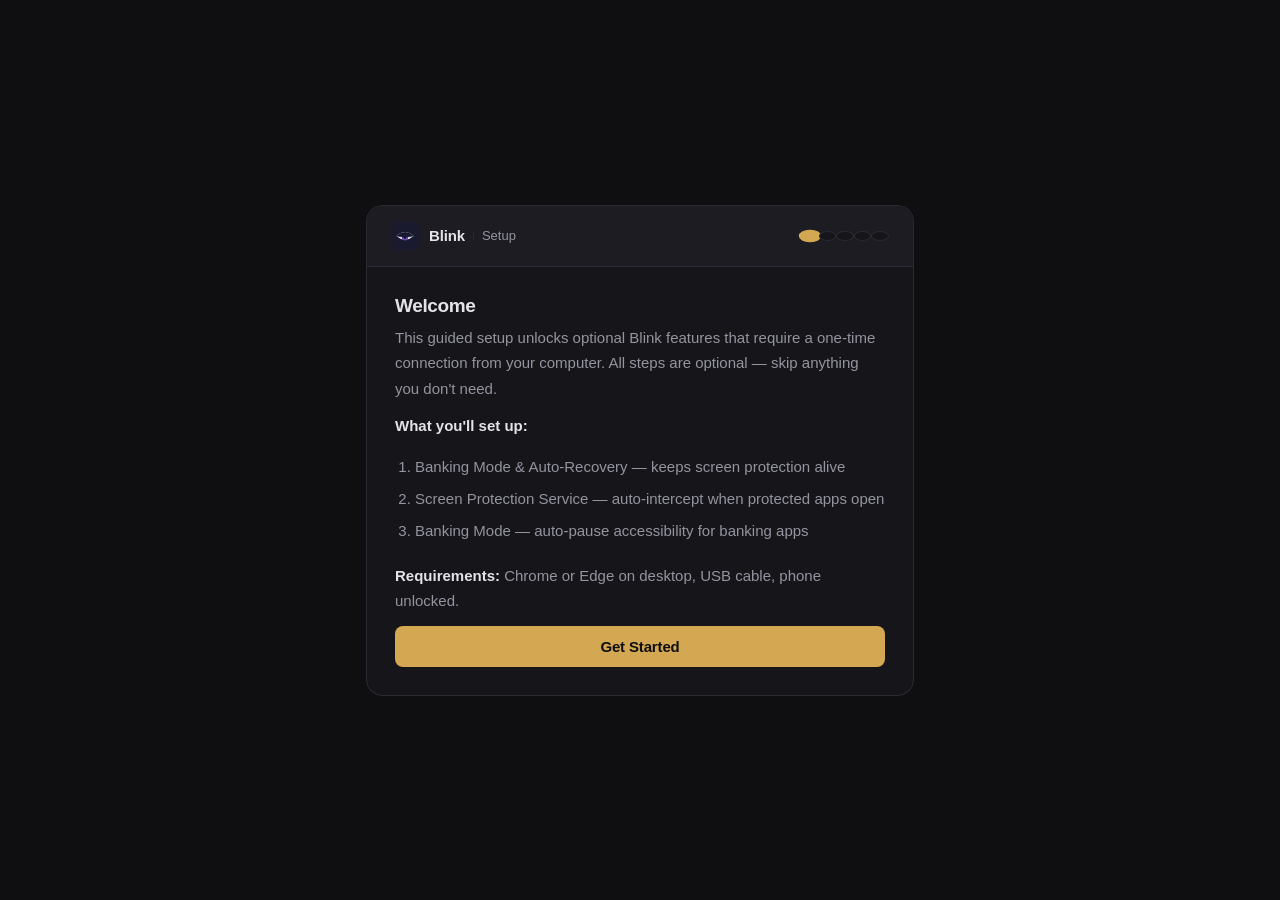
==== ADB/index.html @ acbaee73 "feat: add Blink ADB page and configure blink.factor-io.com Moved from factor-io-web repo. CNAME set " ====
<!DOCTYPE html>
<html lang="en">
<head>
  <meta charset="UTF-8" />
  <meta name="viewport" content="width=device-width, initial-scale=1.0" />
  <title>Blink Setup</title>
  <style>
    :root {
      --bg:        #0F0F12;
      --surface:   #16161A;
      --surface2:  #1C1C22;
      --surface3:  #222228;
      --amber:     #D4A853;
      --amber-dim: rgba(212, 168, 83, 0.1);
      --amber-border: rgba(212, 168, 83, 0.22);
      --sage:      #6EE7A0;
      --sage-dim:  rgba(110, 231, 160, 0.08);
      --sage-border: rgba(110, 231, 160, 0.25);
      --error:     #F87171;
      --error-dim: rgba(248, 113, 113, 0.08);
      --warn:      #FB923C;
      --warn-dim:  rgba(251, 146, 60, 0.08);
      --text:      #E4E4E8;
      --secondary: #9494A0;
      --border:    #2A2A32;
      --radius:    12px;
    }

    *, *::before, *::after { box-sizing: border-box; margin: 0; padding: 0; }

    body {
      background: var(--bg);
      color: var(--text);
      font-family: -apple-system, BlinkMacSystemFont, "Segoe UI", Roboto, sans-serif;
      font-size: 16px;
      min-height: 100vh;
      display: flex;
      align-items: center;
      justify-content: center;
      padding: 24px;
    }

    /* ── Card shell ──────────────────────────────────────────── */
    .card {
      background: var(--surface);
      border: 1px solid var(--border);
      border-radius: 16px;
      max-width: 548px;
      width: 100%;
      overflow: hidden;
    }

    /* ── Card header — logo + progress ──────────────────────── */
    .card-header {
      display: flex;
      align-items: center;
      justify-content: space-between;
      padding: 16px 24px;
      background: var(--surface2);
      border-bottom: 1px solid var(--border);
      gap: 16px;
    }

    .logo-area {
      display: flex;
      align-items: center;
      gap: 10px;
      flex-shrink: 0;
    }

    .logo-mark {
      width: 28px;
      height: 28px;
      background: #1A1A2E;
      border-radius: 7px;
      overflow: hidden;
      flex-shrink: 0;
    }

    .logo-wordmark {
      display: flex;
      align-items: center;
      gap: 8px;
    }

    .logo-name {
      font-size: 0.9375rem;
      font-weight: 700;
      color: var(--text);
      letter-spacing: -0.01em;
    }

    .logo-divider {
      width: 1px;
      height: 10px;
      background: var(--border);
    }

    .logo-context {
      font-size: 0.8125rem;
      color: var(--secondary);
    }

    /* ── Step progress dots ──────────────────────────────────── */
    .step-indicator {
      display: flex;
      align-items: center;
      justify-content: flex-end;
      gap: 0;
      position: relative;
      min-width: 88px;
    }

    /* Connecting line behind dots */
    .step-indicator::before {
      content: '';
      position: absolute;
      left: 5px;
      right: 5px;
      top: 50%;
      height: 1px;
      background: var(--border);
      transform: translateY(-50%);
    }

    .step-dot {
      width: 10px;
      height: 10px;
      border-radius: 50%;
      background: var(--surface);
      border: 1.5px solid var(--border);
      flex: 1;
      position: relative;
      z-index: 1;
      transition: background 0.2s, border-color 0.2s, transform 0.2s;
    }

    .step-dot.active {
      background: var(--amber);
      border-color: var(--amber);
      transform: scale(1.25);
    }

    .step-dot.done {
      background: var(--sage);
      border-color: var(--sage);
    }

    /* ── Card body ───────────────────────────────────────────── */
    .card-body {
      padding: 28px;
    }

    /* ── Screen visibility ───────────────────────────────────── */
    .step { display: none; }
    .step.active { display: block; }

    /* ── Screen heading ──────────────────────────────────────── */
    h2 {
      font-size: 1.1875rem;
      font-weight: 700;
      color: var(--text);
      letter-spacing: -0.02em;
      margin-bottom: 8px;
    }

    p {
      font-size: 0.9375rem;
      color: var(--secondary);
      line-height: 1.7;
      margin-bottom: 12px;
    }

    p:last-of-type { margin-bottom: 0; }

    p strong { color: var(--text); font-weight: 600; }

    /* ── Ordered list ────────────────────────────────────────── */
    ol {
      padding-left: 20px;
      color: var(--secondary);
      font-size: 0.9375rem;
      line-height: 1;
    }

    ol li {
      line-height: 1.6;
      padding: 4px 0;
    }

    ol li strong { color: var(--text); font-weight: 600; }

    /* ── Inline code ─────────────────────────────────────────── */
    code {
      font-family: "SF Mono", "Fira Code", Consolas, monospace;
      font-size: 0.8125rem;
      background: var(--surface2);
      color: var(--amber);
      padding: 1px 5px;
      border-radius: 4px;
    }

    /* ── Status messages ─────────────────────────────────────── */
    .status {
      font-size: 0.875rem;
      line-height: 1.55;
      padding: 12px 16px;
      border-radius: 8px;
      border-left: 2px solid transparent;
      margin-top: 12px;
    }

    .status.info    { background: var(--surface2);   color: var(--secondary); border-left-color: var(--border);       }
    .status.success { background: var(--sage-dim);   color: var(--sage);      border-left-color: var(--sage-border);  }
    .status.error   { background: var(--error-dim);  color: var(--error);     border-left-color: var(--error);        }
    .status.warn    { background: var(--amber-dim);  color: var(--amber);     border-left-color: var(--amber-border); }

    /* ── Compat error — full-card ────────────────────────────── */
    .compat-error {
      display: none;
      background: var(--error-dim);
      border: 1px solid rgba(248, 113, 113, 0.2);
      border-left: 2px solid var(--error);
      color: var(--error);
      padding: 16px 20px;
      border-radius: 8px;
      font-size: 0.9375rem;
      line-height: 1.6;
      margin-bottom: 0;
    }

    .compat-error strong { color: var(--text); }

    /* ── Buttons ─────────────────────────────────────────────── */
    .btn {
      display: block;
      width: 100%;
      padding: 12px 20px;
      border: none;
      border-radius: 8px;
      font-size: 0.9375rem;
      font-weight: 600;
      cursor: pointer;
      transition: opacity 0.15s, background 0.15s;
      margin-top: 12px;
      text-align: center;
      letter-spacing: -0.01em;
    }

    .btn:hover:not(:disabled) { opacity: 0.85; }
    .btn:disabled { opacity: 0.35; cursor: default; }

    .btn-primary {
      background: var(--amber);
      color: #0F0F12;
    }

    .btn-outline {
      background: transparent;
      border: 1px solid var(--border);
      color: var(--secondary);
    }

    .btn-outline:hover:not(:disabled) {
      background: var(--surface2);
      opacity: 1;
    }

    .btn-success {
      background: var(--sage-dim);
      border: 1px solid var(--sage-border);
      color: var(--sage);
    }

    .btn-success:hover:not(:disabled) {
      background: rgba(110, 231, 160, 0.14);
      opacity: 1;
    }

    /* ── Consent blocks ──────────────────────────────────────── */
    .consent-block {
      background: var(--surface2);
      border-left: 2px solid var(--border);
      border-radius: 0 10px 10px 0;
      padding: 20px;
      margin-bottom: 12px;
    }

    .consent-block h3 {
      font-size: 0.9375rem;
      font-weight: 600;
      color: var(--text);
      letter-spacing: -0.01em;
      margin-bottom: 6px;
      display: flex;
      align-items: center;
      flex-wrap: wrap;
      gap: 6px;
    }

    .consent-block p {
      margin-bottom: 12px;
    }

    .consent-actions {
      display: flex;
      gap: 8px;
    }

    .consent-actions .btn {
      margin-top: 0;
      flex: 1;
    }

    /* ── Tags ────────────────────────────────────────────────── */
    .tag {
      display: inline-block;
      font-size: 0.6875rem;
      font-weight: 700;
      letter-spacing: 0.05em;
      text-transform: uppercase;
      padding: 2px 7px;
      border-radius: 4px;
      vertical-align: middle;
      line-height: 1.6;
    }

    .tag-free { background: var(--amber-dim); color: var(--amber); }
    .tag-skip { background: var(--surface);   color: var(--secondary); border: 1px solid var(--border); }
    .tag-done { background: var(--sage-dim);  color: var(--sage); }
    .tag-dep  { background: var(--warn-dim);  color: var(--warn); }

    /* ── Manual fallback section ─────────────────────────────── */
    .manual-section {
      margin-top: 24px;
      padding-top: 24px;
      border-top: 1px solid var(--border);
    }

    .manual-section h2 { margin-bottom: 8px; }

    .manual-cmds-block {
      background: var(--surface2);
      border-radius: 8px;
      padding: 16px;
      margin: 12px 0;
      font-family: "SF Mono", "Fira Code", Consolas, monospace;
      font-size: 0.8125rem;
      line-height: 1.9;
      white-space: pre-wrap;
      color: var(--text);
    }

    /* ── Connect log ─────────────────────────────────────────── */
    .connect-log {
      display: none;
      margin-top: 8px;
      background: var(--surface2);
      border-radius: 6px;
      padding: 12px;
      font-family: "SF Mono", "Fira Code", Consolas, monospace;
      font-size: 0.75rem;
      color: var(--secondary);
      max-height: 120px;
      overflow-y: auto;
    }

    /* ── Spacer after paragraphs when followed by list ────────── */
    p + ol { margin-top: 4px; }

    /* ── Mobile ──────────────────────────────────────────────── */
    @media (max-width: 560px) {
      body { padding: 16px; align-items: flex-start; padding-top: 32px; }
      .card-header { padding: 14px 20px; }
      .card-body   { padding: 20px; }
      .logo-context { display: none; }
    }
  </style>
</head>
<body>
<div class="card">

  <!-- ── Card header: logo + step progress ──────────────────── -->
  <div class="card-header">
    <div class="logo-area">
      <div class="logo-mark">
        <svg xmlns="http://www.w3.org/2000/svg" viewBox="0 0 108 108" width="28" height="28">
          <defs>
            <radialGradient id="iris" cx="54" cy="60" r="12" gradientUnits="userSpaceOnUse">
              <stop offset="0%" stop-color="#C4B5FD"/>
              <stop offset="100%" stop-color="#4C1D95"/>
            </radialGradient>
          </defs>
          <path fill="#EEF0FF" d="M20,54 Q37,40 54,39 Q71,40 88,54 Q71,68 54,69 Q37,68 20,54 Z"/>
          <path fill="url(#iris)" d="M42,60 A12,12 0,1,0 66,60 A12,12 0,1,0 42,60 Z"/>
          <circle fill="#08081A" cx="54" cy="60" r="5.5"/>
          <circle fill="rgba(255,255,255,0.44)" cx="60" cy="56.5" r="2.5"/>
          <path fill="#1A1A2E" d="M20,54 Q37,40 54,39 Q71,40 88,54 Q71,57 54,58 Q37,57 20,54 Z"/>
          <path fill="none" stroke="#0D0D38" stroke-width="1.8" d="M20,54 Q37,57 54,58 Q71,57 88,54"/>
        </svg>
      </div>
      <div class="logo-wordmark">
        <span class="logo-name">Blink</span>
        <div class="logo-divider"></div>
        <span class="logo-context">Setup</span>
      </div>
    </div>
    <div class="step-indicator" id="step-dots" style="display:none">
      <div class="step-dot" id="dot-0"></div>
      <div class="step-dot" id="dot-1"></div>
      <div class="step-dot" id="dot-2"></div>
      <div class="step-dot" id="dot-3"></div>
      <div class="step-dot" id="dot-4"></div>
    </div>
  </div>

  <!-- ── Card body ──────────────────────────────────────────── -->
  <div class="card-body">

    <!-- WebUSB compat error -->
    <div id="compat-error" class="compat-error">
      WebUSB is not supported in this browser. Open this page in
      <strong>Chrome</strong> or <strong>Edge</strong> on a desktop computer.
    </div>

    <!-- ── Screen 0: Welcome ────────────────────────────────── -->
    <div class="step active" id="screen-welcome">
      <h2>Welcome</h2>
      <p>
        This guided setup unlocks optional Blink features that require a
        one-time connection from your computer. All steps are optional — skip
        anything you don't need.
      </p>
      <p><strong>What you'll set up:</strong></p>
      <ol>
        <li>Banking Mode &amp; Auto-Recovery — keeps screen protection alive</li>
        <li>Screen Protection Service — auto-intercept when protected apps open</li>
        <li>Banking Mode — auto-pause accessibility for banking apps</li>
      </ol>
      <p style="margin-top:16px"><strong>Requirements:</strong> Chrome or Edge on desktop, USB cable, phone unlocked.</p>
      <button class="btn btn-primary" id="btn-to-usb">Get Started</button>
    </div>

    <!-- ── Screen 1: USB Debugging ──────────────────────────── -->
    <div class="step" id="screen-usb">
      <h2>Enable USB Debugging</h2>
      <p>Enable USB Debugging on your Android phone so your computer can communicate with it.</p>
      <ol>
        <li>Open <strong>Settings → About phone</strong></li>
        <li>Tap <strong>Software information</strong> (Samsung) or similar</li>
        <li>Tap <strong>Build number</strong> 7 times to unlock Developer Options</li>
        <li>Go back to <strong>Settings → Developer options</strong></li>
        <li>Enable <strong>USB debugging</strong></li>
        <li>Connect your phone with a USB cable</li>
        <li>In the notification bar tap the USB connection and select <strong>File Transfer (MTP)</strong></li>
        <li>On your phone tap <strong>Allow</strong> on the USB debugging prompt</li>
      </ol>
      <div class="status warn" style="margin-top:16px">
        <strong>Using Android Studio or ADB on this computer?</strong> Stop the ADB server first,
        otherwise it blocks WebUSB.<br>Open a terminal and run: <code>adb kill-server</code>
      </div>
      <button class="btn btn-primary" id="btn-to-connect">USB Debugging is On — Connect</button>
      <button class="btn btn-outline" id="btn-back-to-welcome">← Back</button>
    </div>

    <!-- ── Screen 2: Connect ────────────────────────────────── -->
    <div class="step" id="screen-connect">
      <h2>Connect Your Phone</h2>
      <p>Click Connect and select your phone from the browser's USB device picker.</p>
      <div id="connect-status" class="status info">Waiting for connection…</div>
      <div id="connect-log" class="connect-log"></div>
      <button class="btn btn-primary" id="btn-connect">Connect via USB</button>
      <button class="btn btn-primary" id="btn-retry" style="display:none">Retry Connection</button>
      <button class="btn btn-outline" id="btn-back-to-usb">← Back</button>

      <div id="manual-fallback" class="manual-section" style="display:none">
        <h2>Or: Run Commands Manually</h2>
        <p>If WebUSB isn't working, paste these commands into a terminal with ADB on your PC.</p>
        <div class="status warn" style="margin-top:12px; margin-bottom:0">
          <strong>Still not connecting?</strong> Unplug and replug the USB cable, then click
          <strong>Retry Connection</strong>. The phone's ADB interface sometimes needs a reset
          after the server is stopped.
        </div>
        <div class="manual-cmds-block" id="manual-cmds">adb shell pm grant com.blink.app android.permission.WRITE_SECURE_SETTINGS

adb shell settings put secure enabled_accessibility_services \
  com.blink.app/com.blink.intercept.BlinkAccessibilityService</div>
        <button class="btn btn-outline" id="btn-copy-cmds" style="margin-top:0">Copy Commands</button>
        <button class="btn btn-success" id="btn-manual-done" style="margin-top:8px">I ran the commands — Continue →</button>
      </div>
    </div>

    <!-- ── Screen 3: Permissions ────────────────────────────── -->
    <div class="step" id="screen-consent">
      <h2>Grant Permissions</h2>
      <p>Each step is optional. Grant what you need, skip the rest.</p>

      <!-- Step 1 -->
      <div class="consent-block" id="block-notif">
        <h3>
          Banking Mode &amp; Auto-Recovery
          <span class="tag tag-free">Free</span>
        </h3>
        <p>
          Grants Blink the ability to manage Android's accessibility service list. Required
          for two features: Banking Mode (auto-pauses the screen protection service while
          banking apps are open) and A11y self-heal (silently re-enables screen protection
          if an OEM or system update revokes it).
        </p>
        <div id="notif-status"></div>
        <div class="consent-actions" id="notif-actions">
          <button class="btn btn-primary" id="btn-grant-notif">Grant</button>
          <button class="btn btn-outline"  id="btn-skip-notif">Skip</button>
        </div>
      </div>

      <!-- Step 2 -->
      <div class="consent-block" id="block-a11y">
        <h3>
          Screen Protection Service
          <span class="tag tag-free">Free</span>
        </h3>
        <p>
          Instantly detects when protected apps are opened and covers them before content
          is visible. Uses Android's Accessibility Service.
        </p>
        <div id="a11y-status"></div>
        <div class="consent-actions" id="a11y-actions">
          <button class="btn btn-primary" id="btn-grant-a11y">Grant</button>
          <button class="btn btn-outline"  id="btn-skip-a11y">Skip</button>
        </div>
      </div>

      <!-- Step 3 -->
      <div class="consent-block" id="block-banking">
        <h3>
          Banking Mode
          <span class="tag tag-free">Free</span>
          <span class="tag tag-dep" id="banking-dep-tag" style="display:none">Requires Step 1</span>
        </h3>
        <p>
          Automatically pauses accessibility services when you open banking apps so they
          work without interruption. Services are restored when you close the app.
        </p>
        <div id="banking-status"></div>
        <div class="consent-actions" id="banking-actions">
          <button class="btn btn-primary" id="btn-grant-banking" disabled>Enable in App</button>
          <button class="btn btn-outline"  id="btn-skip-banking">Skip</button>
        </div>
      </div>

      <button class="btn btn-success" id="btn-to-done">Finish Setup →</button>
    </div>

    <!-- ── Screen 4: Done ────────────────────────────────────── -->
    <div class="step" id="screen-done">
      <h2>Setup Complete</h2>
      <p>Your granted permissions are now active. A few final steps:</p>
      <ol>
        <li>Disconnect the USB cable</li>
        <li>In Developer Options, disable USB Debugging (recommended for security)</li>
        <li>Open Blink and verify each feature works as expected</li>
        <li id="banking-tip" style="display:none">
          For Banking Mode: go to Protected Apps in Blink and tap the bank icon next to
          each banking app you want protected
        </li>
      </ol>
      <div class="status success" id="done-summary" style="margin-top:16px">
        Setup complete.
      </div>
    </div>

  </div><!-- /.card-body -->
</div><!-- /.card -->

<script>
// ── State ─────────────────────────────────────────────────────────────────────
let adb = null;
let step1Done = false;
let step2Done = false;
let step3Done = false;
const granted = [];

// ── Navigation ────────────────────────────────────────────────────────────────
function showScreen(id, dotIndex) {
  document.querySelectorAll('.step').forEach(s => s.classList.remove('active'));
  document.getElementById('screen-' + id).classList.add('active');
  updateDots(dotIndex);
}

function updateDots(active) {
  for (let i = 0; i < 5; i++) {
    const dot = document.getElementById('dot-' + i);
    if (!dot) continue;
    dot.className = 'step-dot' + (i < active ? ' done' : i === active ? ' active' : '');
  }
}

// ── Compatibility check ───────────────────────────────────────────────────────
if (!navigator.usb) {
  document.getElementById('compat-error').style.display = 'block';
  document.querySelectorAll('.step').forEach(s => s.classList.remove('active'));
  document.getElementById('step-dots').style.display = 'none';
} else {
  document.getElementById('step-dots').style.display = 'flex';
  updateDots(0);
}

document.getElementById('btn-to-usb').onclick = () => showScreen('usb', 1);
document.getElementById('btn-back-to-welcome').onclick = () => showScreen('welcome', 0);
document.getElementById('btn-to-connect').onclick = () => showScreen('connect', 2);
document.getElementById('btn-back-to-usb').onclick = () => showScreen('usb', 1);

document.getElementById('btn-copy-cmds').onclick = () => {
  const cmds = `adb shell pm grant com.blink.app android.permission.WRITE_SECURE_SETTINGS\nadb shell settings put secure enabled_accessibility_services com.blink.app/com.blink.intercept.BlinkAccessibilityService`;
  navigator.clipboard.writeText(cmds).then(() => {
    const btn = document.getElementById('btn-copy-cmds');
    btn.textContent = '✓ Copied';
    setTimeout(() => { btn.textContent = 'Copy Commands'; }, 2000);
  });
};

document.getElementById('btn-manual-done').onclick = () => {
  granted.push('Banking Mode &amp; Auto-Recovery (manual)', 'Screen Protection Service (manual)');
  showScreen('done', 4);
};

// ── Connect — onclick always registered; module sets _connectDevice when ready ──
let _connectDevice = null; // set by module script on successful load

async function doConnect() {
  const statusEl = document.getElementById('connect-status');
  const retryBtn = document.getElementById('btn-retry');
  document.getElementById('manual-fallback').style.display = 'none';
  retryBtn.style.display = 'none';
  statusEl.className = 'status info';

  if (!_connectDevice) {
    statusEl.className = 'status error';
    statusEl.textContent = 'ADB library failed to load. Check your browser console (F12) for errors.';
    retryBtn.style.display = 'block';
    return;
  }

  statusEl.textContent = 'Requesting device access...';
  try {
    adb = await _connectDevice();
    statusEl.className = 'status success';
    statusEl.textContent = '✓ Connected';
    setTimeout(() => showScreen('consent', 3), 800);
  } catch (err) {
    statusEl.className = 'status error';
    statusEl.textContent = 'Connection failed: ' + err.message;
    if (err.message.includes('Timed out') || err.message.includes('authenticate')) {
      document.getElementById('manual-fallback').style.display = 'block';
    }
    retryBtn.style.display = 'block';
  }
}

document.getElementById('btn-connect').onclick = doConnect;
document.getElementById('btn-retry').onclick = doConnect;

</script>
<script type="module">
var __defProp=Object.defineProperty;var __export=(target,all)=>{for(var name in all)__defProp(target,name,{get:all[name],enumerable:!0})};var PromiseResolver=class{#promise;get promise(){return this.#promise}#resolve;#reject;#state="running";get state(){return this.#state}constructor(){this.#promise=new Promise((resolve,reject)=>{this.#resolve=resolve,this.#reject=reject})}resolve=value=>{this.#resolve(value),this.#state="resolved"};reject=reason=>{this.#reject(reason),this.#state="rejected"}};var AsyncOperationManager=class{nextId;pendingResolvers=new Map;constructor(startId=0){this.nextId=startId}add(){let id=this.nextId++,resolver=new PromiseResolver;return this.pendingResolvers.set(id,resolver),[id,resolver.promise]}getResolver(id){if(!this.pendingResolvers.has(id))return null;let resolver=this.pendingResolvers.get(id);return this.pendingResolvers.delete(id),resolver}resolve(id,result){let resolver=this.getResolver(id);return resolver!==null?(resolver.resolve(result),!0):!1}reject(id,reason){let resolver=this.getResolver(id);return resolver!==null?(resolver.reject(reason),!0):!1}};function delay(time){return new Promise(resolve=>{globalThis.setTimeout(()=>resolve(),time)})}function isPromiseLike(value){return typeof value=="object"&&value!==null&&"then"in value}function advance(iterator,next){for(;;){let{done,value}=iterator.next(next);if(done)return value;if(isPromiseLike(value))return value.then(value2=>advance(iterator,{resolved:value2}),error=>advance(iterator,{error}));next=value}}function bipedal(fn,bindThis){function result(...args){let iterator=fn.call(this,function*(value){if(isPromiseLike(value)){let result2=yield value;if("resolved"in result2)return result2.resolved;throw result2.error}return value},...args);return advance(iterator,void 0)}return bindThis?result.bind(bindThis):result}function defaultFieldSerializer(serializer){return(source,context)=>{if("buffer"in context){let buffer2=serializer(source,context);return context.buffer.set(buffer2,context.index),buffer2.length}else return serializer(source,context)}}function byobFieldSerializer(size,serializer){return(source,context)=>{if("buffer"in context)return context.index??=0,serializer(source,context),size;{let buffer2=new Uint8Array(size);return serializer(source,{buffer:buffer2,index:0,littleEndian:context.littleEndian}),buffer2}}}function _field(size,type,serialize,deserialize,options){let field2={size,type,serialize:type==="default"?defaultFieldSerializer(serialize):byobFieldSerializer(size,serialize),deserialize:bipedal(deserialize),omitInit:options==null?void 0:options.omitInit};return options!=null&&options.init&&(field2.init=options.init),field2}var field=_field;var EmptyUint8Array=new Uint8Array(0);function copyMaybeDifferentLength(dest,source,index,length){source.length<length?(dest.set(source,index),dest.fill(0,index+source.length,index+length)):source.length===length?dest.set(source,index):dest.set(source.subarray(0,length),index)}function buffer(lengthOrField,converter){if(typeof lengthOrField=="number"){let serialize,deserialize2,init2;return lengthOrField===0?(serialize=()=>{},converter?deserialize2=function*(){return converter.convert(EmptyUint8Array)}:deserialize2=function*(){return EmptyUint8Array}):(serialize=(value,{buffer:buffer2,index})=>copyMaybeDifferentLength(buffer2,value,index,lengthOrField),converter?(deserialize2=function*(then,reader){let array=reader.readExactly(lengthOrField);return converter.convert(yield*then(array))},init2=value=>converter.back(value)):deserialize2=function*(_then,reader){return reader.readExactly(lengthOrField)}),field(lengthOrField,"byob",serialize,deserialize2,{init:init2})}if((typeof lengthOrField=="object"||typeof lengthOrField=="function")&&"serialize"in lengthOrField){let deserialize2,init2;return converter?(deserialize2=function*(then,reader,context){let length=yield*then(lengthOrField.deserialize(reader,context)),array=length!==0?reader.readExactly(length):EmptyUint8Array;return converter.convert(yield*then(array))},init2=value=>converter.back(value)):deserialize2=function*(then,reader,context){let length=yield*then(lengthOrField.deserialize(reader,context));return length!==0?reader.readExactly(length):EmptyUint8Array},field(lengthOrField.size,"default",(value,{littleEndian})=>{if(lengthOrField.type==="default"){let lengthBuffer=lengthOrField.serialize(value.length,{littleEndian});if(value.length===0)return lengthBuffer;let result=new Uint8Array(lengthBuffer.length+value.length);return result.set(lengthBuffer,0),result.set(value,lengthBuffer.length),result}else{let result=new Uint8Array(lengthOrField.size+value.length);return lengthOrField.serialize(value.length,{buffer:result,index:0,littleEndian}),result.set(value,lengthOrField.size),result}},deserialize2,{init:init2})}if(typeof lengthOrField=="string"){let deserialize2,init2;return converter?(deserialize2=function*(then,reader,{dependencies}){let length=dependencies[lengthOrField],array=length!==0?reader.readExactly(length):EmptyUint8Array;return converter.convert(yield*then(array))},init2=(value,dependencies)=>{let array=converter.back(value);return dependencies[lengthOrField]=array.length,array}):(deserialize2=function*(_then,reader,{dependencies}){let length=dependencies[lengthOrField];return length!==0?reader.readExactly(length):EmptyUint8Array},init2=(value,dependencies)=>{let array=value;return dependencies[lengthOrField]=array.length,array}),field(0,"default",source=>source,deserialize2,{init:init2})}let deserialize,init;return converter?(deserialize=function*(then,reader,{dependencies}){let rawLength=dependencies[lengthOrField.field],length=lengthOrField.convert(rawLength),array=length!==0?reader.readExactly(length):EmptyUint8Array;return converter.convert(yield*then(array))},init=(value,dependencies)=>{let array=converter.back(value);return dependencies[lengthOrField.field]=lengthOrField.back(array.length),array}):(deserialize=function*(_then,reader,{dependencies}){let rawLength=dependencies[lengthOrField.field],length=lengthOrField.convert(rawLength);return length!==0?reader.readExactly(length):EmptyUint8Array},init=(value,dependencies)=>{let array=value;return dependencies[lengthOrField.field]=lengthOrField.back(array.length),array}),field(0,"default",source=>source,deserialize,{init})}var ExactReadableEndedError=class extends Error{constructor(){super("ExactReadable ended")}},Uint8ArrayExactReadable=class{#data;#position;get position(){return this.#position}constructor(data){this.#data=data,this.#position=0}readExactly(length){if(this.#position+length>this.#data.length)throw new ExactReadableEndedError;let result=this.#data.subarray(this.#position,this.#position+length);return this.#position+=length,result}};var StructDeserializeError=class extends Error{constructor(message){super(message)}},StructNotEnoughDataError=class extends StructDeserializeError{constructor(){super("The underlying readable was ended before the struct was fully deserialized")}},StructEmptyError=class extends StructDeserializeError{constructor(){super("The underlying readable doesn't contain any more struct")}};function struct(fields,options){let fieldList=Object.entries(fields),size=0,byob=!0;for(let[,field2]of fieldList)size+=field2.size,byob&&field2.type!=="byob"&&(byob=!1);let littleEndian=options.littleEndian,extra=options.extra?Object.getOwnPropertyDescriptors(options.extra):void 0;return{littleEndian,fields,extra:options.extra,type:byob?"byob":"default",size,serialize(source,bufferOrContext){var _a;let temp={...source};for(let[key,field2]of fieldList)if(key in temp&&"init"in field2){let result=(_a=field2.init)==null?void 0:_a.call(field2,temp[key],temp);temp[key]=result}let sizes=new Array(fieldList.length),buffers=new Array(fieldList.length);{let context2={littleEndian};for(let[index2,[key,field2]]of fieldList.entries())field2.type==="byob"?sizes[index2]=field2.size:(buffers[index2]=field2.serialize(temp[key],context2),sizes[index2]=buffers[index2].length)}let size2=sizes.reduce((sum,size3)=>sum+size3,0),externalBuffer,buffer2,index;if(bufferOrContext instanceof Uint8Array){if(bufferOrContext.length<size2)throw new Error("Buffer too small");externalBuffer=!0,buffer2=bufferOrContext,index=0}else if(typeof bufferOrContext=="object"&&"buffer"in bufferOrContext){if(externalBuffer=!0,buffer2=bufferOrContext.buffer,index=bufferOrContext.index??0,buffer2.length-index<size2)throw new Error("Buffer too small")}else externalBuffer=!1,buffer2=new Uint8Array(size2),index=0;let context={buffer:buffer2,index,littleEndian};for(let[index2,[key,field2]]of fieldList.entries())buffers[index2]?buffer2.set(buffers[index2],context.index):field2.serialize(temp[key],context),context.index+=sizes[index2];return externalBuffer?size2:buffer2},deserialize:bipedal(function*(then,reader){let startPosition=reader.position,result={},context={dependencies:result,littleEndian};try{for(let[key,field2]of fieldList)result[key]=yield*then(field2.deserialize(reader,context))}catch(e){throw e instanceof ExactReadableEndedError?reader.position===startPosition?new StructEmptyError:new StructNotEnoughDataError:e}return extra&&Object.defineProperties(result,extra),options.postDeserialize?options.postDeserialize.call(result,result):result})}}function extend(base,fields,options){return struct(Object.assign({},base.fields,fields),{littleEndian:(options==null?void 0:options.littleEndian)??base.littleEndian,extra:base.extra,postDeserialize:options==null?void 0:options.postDeserialize})}function getInt32(buffer2,offset,littleEndian){return littleEndian?buffer2[offset]|buffer2[offset+1]<<8|buffer2[offset+2]<<16|buffer2[offset+3]<<24:buffer2[offset]<<24|buffer2[offset+1]<<16|buffer2[offset+2]<<8|buffer2[offset+3]}function setInt32(buffer2,offset,value,littleEndian){littleEndian?(buffer2[offset]=value,buffer2[offset+1]=value>>8,buffer2[offset+2]=value>>16,buffer2[offset+3]=value>>24):(buffer2[offset]=value>>24,buffer2[offset+1]=value>>16,buffer2[offset+2]=value>>8,buffer2[offset+3]=value)}function setInt64LittleEndian(buffer2,offset,value){buffer2[offset]=Number(value&0xffn),buffer2[offset+1]=Number(value>>8n&0xffn),buffer2[offset+2]=Number(value>>16n&0xffn),buffer2[offset+3]=Number(value>>24n&0xffn),buffer2[offset+4]=Number(value>>32n&0xffn),buffer2[offset+5]=Number(value>>40n&0xffn),buffer2[offset+6]=Number(value>>48n&0xffn),buffer2[offset+7]=Number(value>>56n&0xffn)}function setInt64BigEndian(buffer2,offset,value){buffer2[offset]=Number(value>>56n&0xffn),buffer2[offset+1]=Number(value>>48n&0xffn),buffer2[offset+2]=Number(value>>40n&0xffn),buffer2[offset+3]=Number(value>>32n&0xffn),buffer2[offset+4]=Number(value>>24n&0xffn),buffer2[offset+5]=Number(value>>16n&0xffn),buffer2[offset+6]=Number(value>>8n&0xffn),buffer2[offset+7]=Number(value&0xffn)}function getUint32LittleEndian(buffer2,offset){return(buffer2[offset]|buffer2[offset+1]<<8|buffer2[offset+2]<<16|buffer2[offset+3]<<24)>>>0}function getUint32(buffer2,offset,littleEndian){return littleEndian?(buffer2[offset]|buffer2[offset+1]<<8|buffer2[offset+2]<<16|buffer2[offset+3]<<24)>>>0:(buffer2[offset]<<24|buffer2[offset+1]<<16|buffer2[offset+2]<<8|buffer2[offset+3])>>>0}function setUint32LittleEndian(buffer2,offset,value){buffer2[offset]=value,buffer2[offset+1]=value>>8,buffer2[offset+2]=value>>16,buffer2[offset+3]=value>>24}function setUint32(buffer2,offset,value,littleEndian){littleEndian?(buffer2[offset]=value,buffer2[offset+1]=value>>8,buffer2[offset+2]=value>>16,buffer2[offset+3]=value>>24):(buffer2[offset]=value>>24,buffer2[offset+1]=value>>16,buffer2[offset+2]=value>>8,buffer2[offset+3]=value)}function getUint64BigEndian(buffer2,offset){return BigInt(buffer2[offset])<<56n|BigInt(buffer2[offset+1])<<48n|BigInt(buffer2[offset+2])<<40n|BigInt(buffer2[offset+3])<<32n|BigInt(buffer2[offset+4])<<24n|BigInt(buffer2[offset+5])<<16n|BigInt(buffer2[offset+6])<<8n|BigInt(buffer2[offset+7])}function getUint64(buffer2,offset,littleEndian){return littleEndian?BigInt(buffer2[offset])|BigInt(buffer2[offset+1])<<8n|BigInt(buffer2[offset+2])<<16n|BigInt(buffer2[offset+3])<<24n|BigInt(buffer2[offset+4])<<32n|BigInt(buffer2[offset+5])<<40n|BigInt(buffer2[offset+6])<<48n|BigInt(buffer2[offset+7])<<56n:BigInt(buffer2[offset])<<56n|BigInt(buffer2[offset+1])<<48n|BigInt(buffer2[offset+2])<<40n|BigInt(buffer2[offset+3])<<32n|BigInt(buffer2[offset+4])<<24n|BigInt(buffer2[offset+5])<<16n|BigInt(buffer2[offset+6])<<8n|BigInt(buffer2[offset+7])}function setUint64(buffer2,offset,value,littleEndian){littleEndian?(buffer2[offset]=Number(value&0xffn),buffer2[offset+1]=Number(value>>8n&0xffn),buffer2[offset+2]=Number(value>>16n&0xffn),buffer2[offset+3]=Number(value>>24n&0xffn),buffer2[offset+4]=Number(value>>32n&0xffn),buffer2[offset+5]=Number(value>>40n&0xffn),buffer2[offset+6]=Number(value>>48n&0xffn),buffer2[offset+7]=Number(value>>56n&0xffn)):(buffer2[offset]=Number(value>>56n&0xffn),buffer2[offset+1]=Number(value>>48n&0xffn),buffer2[offset+2]=Number(value>>40n&0xffn),buffer2[offset+3]=Number(value>>32n&0xffn),buffer2[offset+4]=Number(value>>24n&0xffn),buffer2[offset+5]=Number(value>>16n&0xffn),buffer2[offset+6]=Number(value>>8n&0xffn),buffer2[offset+7]=Number(value&0xffn))}function number(size,serialize,deserialize){let fn=()=>fn;return Object.assign(fn,field(size,"byob",serialize,deserialize)),fn}var u8=number(1,(value,{buffer:buffer2,index})=>{buffer2[index]=value},function*(then,reader){return(yield*then(reader.readExactly(1)))[0]});var u32=number(4,(value,{buffer:buffer2,index,littleEndian})=>{setUint32(buffer2,index,value,littleEndian)},function*(then,reader,{littleEndian}){let data=yield*then(reader.readExactly(4));return getUint32(data,0,littleEndian)}),s32=number(4,(value,{buffer:buffer2,index,littleEndian})=>{setInt32(buffer2,index,value,littleEndian)},function*(then,reader,{littleEndian}){let data=yield*then(reader.readExactly(4));return getInt32(data,0,littleEndian)}),u64=number(8,(value,{buffer:buffer2,index,littleEndian})=>{setUint64(buffer2,index,value,littleEndian)},function*(then,reader,{littleEndian}){let data=yield*then(reader.readExactly(8));return getUint64(data,0,littleEndian)});var{TextEncoder,TextDecoder}=globalThis,SharedEncoder=new TextEncoder,SharedDecoder=new TextDecoder;function encodeUtf8(input){return SharedEncoder.encode(input)}function decodeUtf8(buffer2){return SharedDecoder.decode(buffer2)}var string=lengthOrField=>{let field2=buffer(lengthOrField,{convert:decodeUtf8,back:encodeUtf8});return field2.as=()=>field2,field2};var{AbortController}=globalThis,ReadableStream=(()=>{let{ReadableStream:ReadableStream2}=globalThis;return ReadableStream2.from||(ReadableStream2.from=function(iterable){let iterator=Symbol.asyncIterator in iterable?iterable[Symbol.asyncIterator]():iterable[Symbol.iterator]();return new ReadableStream2({async pull(controller){let result=await iterator.next();if(result.done){controller.close();return}controller.enqueue(result.value)},async cancel(reason){var _a;await((_a=iterator.return)==null?void 0:_a.call(iterator,reason))}})}),(!ReadableStream2.prototype[Symbol.asyncIterator]||!ReadableStream2.prototype.values)&&(ReadableStream2.prototype.values=async function*(options){let reader=this.getReader();try{for(;;){let{done,value}=await reader.read();if(done)return;yield value}}finally{options!=null&&options.preventCancel||await reader.cancel(),reader.releaseLock()}},ReadableStream2.prototype[Symbol.asyncIterator]=ReadableStream2.prototype.values),ReadableStream2})(),{WritableStream,TransformStream}=globalThis;var PushReadableStream=class extends ReadableStream{constructor(source,strategy,logger){let waterMarkLow,zeroHighWaterMarkAllowEnqueue=!1,abortController=new AbortController;super({start:controller=>{let result=source({abortSignal:abortController.signal,enqueue:async chunk=>{if(logger==null||logger({source:"producer",operation:"enqueue",value:chunk,phase:"start"}),abortController.signal.aborted){logger==null||logger({source:"producer",operation:"enqueue",value:chunk,phase:"ignored"});return}if(controller.desiredSize===null){controller.enqueue(chunk);return}if(zeroHighWaterMarkAllowEnqueue){zeroHighWaterMarkAllowEnqueue=!1,controller.enqueue(chunk),logger==null||logger({source:"producer",operation:"enqueue",value:chunk,phase:"complete"});return}if(controller.desiredSize<=0&&(logger==null||logger({source:"producer",operation:"enqueue",value:chunk,phase:"waiting"}),waterMarkLow=new PromiseResolver,await waterMarkLow.promise,abortController.signal.aborted)){logger==null||logger({source:"producer",operation:"enqueue",value:chunk,phase:"ignored"});return}controller.enqueue(chunk),logger==null||logger({source:"producer",operation:"enqueue",value:chunk,phase:"complete"})},close(){if(logger==null||logger({source:"producer",operation:"close",explicit:!0,phase:"start"}),abortController.signal.aborted){logger==null||logger({source:"producer",operation:"close",explicit:!0,phase:"ignored"});return}controller.close(),logger==null||logger({source:"producer",operation:"close",explicit:!0,phase:"complete"})},error(e){logger==null||logger({source:"producer",operation:"error",explicit:!0,phase:"start"}),controller.error(e),logger==null||logger({source:"producer",operation:"error",explicit:!0,phase:"complete"})}});result&&"then"in result&&result.then(()=>{logger==null||logger({source:"producer",operation:"close",explicit:!1,phase:"start"});try{controller.close(),logger==null||logger({source:"producer",operation:"close",explicit:!1,phase:"complete"})}catch{logger==null||logger({source:"producer",operation:"close",explicit:!1,phase:"ignored"})}},e=>{logger==null||logger({source:"producer",operation:"error",explicit:!1,phase:"start"}),controller.error(e),logger==null||logger({source:"producer",operation:"error",explicit:!1,phase:"complete"})})},pull:()=>{logger==null||logger({source:"consumer",operation:"pull",phase:"start"}),waterMarkLow?waterMarkLow.resolve():(strategy==null?void 0:strategy.highWaterMark)===0&&(zeroHighWaterMarkAllowEnqueue=!0),logger==null||logger({source:"consumer",operation:"pull",phase:"complete"})},cancel:reason=>{logger==null||logger({source:"consumer",operation:"cancel",phase:"start"}),abortController.abort(reason),waterMarkLow==null||waterMarkLow.resolve(),logger==null||logger({source:"consumer",operation:"cancel",phase:"complete"})}},strategy)}};function tryClose(controller){try{return controller.close(),!0}catch{return!1}}async function tryCancel(stream){try{return await stream.cancel(),!0}catch{return!1}}var BufferedReadableStream=class{#buffered;#bufferedOffset=0;#bufferedLength=0;#position=0;get position(){return this.#position}stream;reader;constructor(stream){this.stream=stream,this.reader=stream.getReader()}#readBuffered(length){if(!this.#buffered)return;let value=this.#buffered.subarray(this.#bufferedOffset,this.#bufferedOffset+length);return this.#bufferedLength>length?(this.#position+=length,this.#bufferedOffset+=length,this.#bufferedLength-=length,value):(this.#position+=this.#bufferedLength,this.#buffered=void 0,this.#bufferedOffset=0,this.#bufferedLength=0,value)}async#readSource(length){let{done,value}=await this.reader.read();if(done)throw new ExactReadableEndedError;return value.length>length?(this.#buffered=value,this.#bufferedOffset=length,this.#bufferedLength=value.length-length,this.#position+=length,value.subarray(0,length)):(this.#position+=value.length,value)}iterateExactly(length){let state=this.#buffered?0:1;return{next:()=>{switch(state){case 0:{let value=this.#readBuffered(length);return value.length===length?state=2:(length-=value.length,state=1),{done:!1,value}}case 1:return state=3,{done:!1,value:this.#readSource(length).then(value=>(value.length===length?state=2:(length-=value.length,state=1),value))};case 2:return{done:!0,value:void 0};case 3:throw new Error("Can't call `next` before previous Promise resolves");default:throw new Error("unreachable")}}}}readExactly=bipedal(function*(then,length){let result,index=0,initial=this.#readBuffered(length);if(initial){if(initial.length===length)return initial;result=new Uint8Array(length),result.set(initial,index),index+=initial.length,length-=initial.length}else result=new Uint8Array(length);for(;length>0;){let value=yield*then(this.#readSource(length));result.set(value,index),index+=value.length,length-=value.length}return result});release(){return this.#bufferedLength>0?new PushReadableStream(async controller=>{let buffered=this.#buffered.subarray(this.#bufferedOffset);for(await controller.enqueue(buffered),controller.abortSignal.addEventListener("abort",()=>{tryCancel(this.reader)});;){let{done,value}=await this.reader.read();if(done)return;await controller.enqueue(value)}}):(this.reader.releaseLock(),this.stream)}async cancel(reason){await this.reader.cancel(reason)}};var BufferedTransformStream=class{#readable;get readable(){return this.#readable}#writable;get writable(){return this.#writable}constructor(transform){let bufferedStreamController,writableStreamController,buffered=new BufferedReadableStream(new PushReadableStream(controller=>{bufferedStreamController=controller}));this.#readable=new ReadableStream({async pull(controller){try{let value=await transform(buffered);controller.enqueue(value)}catch(e){if(e instanceof StructEmptyError){controller.close();return}throw e}},cancel:reason=>writableStreamController.error(reason)}),this.#writable=new WritableStream({start(controller){writableStreamController=controller},async write(chunk){await bufferedStreamController.enqueue(chunk)},abort(){bufferedStreamController.close()},close(){bufferedStreamController.close()}})}};var ConcatStringStream=class{#result="";#resolver=new PromiseResolver;#writable=new WritableStream({write:chunk=>{this.#result+=chunk},close:()=>{this.#resolver.resolve(this.#result),this.#readableController.enqueue(this.#result),this.#readableController.close()},abort:reason=>{this.#resolver.reject(reason),this.#readableController.error(reason)}});get writable(){return this.#writable}#readableController;#readable=new ReadableStream({start:controller=>{this.#readableController=controller}});get readable(){return this.#readable}constructor(){Object.defineProperties(this.#readable,{then:{get:()=>this.#resolver.promise.then.bind(this.#resolver.promise)},catch:{get:()=>this.#resolver.promise.catch.bind(this.#resolver.promise)},finally:{get:()=>this.#resolver.promise.finally.bind(this.#resolver.promise)}})}},ConcatBufferStream=class{#segments=[];#resolver=new PromiseResolver;#writable=new WritableStream({write:chunk=>{this.#segments.push(chunk)},close:()=>{let result,offset=0;switch(this.#segments.length){case 0:result=EmptyUint8Array;break;case 1:result=this.#segments[0];break;default:result=new Uint8Array(this.#segments.reduce((prev,item)=>prev+item.length,0));for(let segment of this.#segments)result.set(segment,offset),offset+=segment.length;break}this.#resolver.resolve(result),this.#readableController.enqueue(result),this.#readableController.close()},abort:reason=>{this.#resolver.reject(reason),this.#readableController.error(reason)}});get writable(){return this.#writable}#readableController;#readable=new ReadableStream({start:controller=>{this.#readableController=controller}});get readable(){return this.#readable}constructor(){Object.defineProperties(this.#readable,{then:{get:()=>this.#resolver.promise.then.bind(this.#resolver.promise)},catch:{get:()=>this.#resolver.promise.catch.bind(this.#resolver.promise)},finally:{get:()=>this.#resolver.promise.finally.bind(this.#resolver.promise)}})}};var ConsumableReadableStream=class _ConsumableReadableStream extends ReadableStream{static async enqueue(controller,chunk){let output=new Consumable(chunk);controller.enqueue(output),await output.consumed}constructor(source,strategy){let wrappedController,wrappedStrategy;strategy&&(wrappedStrategy={},"highWaterMark"in strategy&&(wrappedStrategy.highWaterMark=strategy.highWaterMark),"size"in strategy&&(wrappedStrategy.size=chunk=>strategy.size(chunk.value))),super({start(controller){var _a;return wrappedController={enqueue(chunk){return _ConsumableReadableStream.enqueue(controller,chunk)},close(){controller.close()},error(reason){controller.error(reason)}},(_a=source.start)==null?void 0:_a.call(source,wrappedController)},pull(){var _a;return(_a=source.pull)==null?void 0:_a.call(source,wrappedController)},cancel(reason){var _a;return(_a=source.cancel)==null?void 0:_a.call(source,reason)}},wrappedStrategy)}};var ConsumableWrapByteReadableStream=class extends ReadableStream{constructor(stream,chunkSize,min){let reader=stream.getReader({mode:"byob"}),array=new Uint8Array(chunkSize);super({async pull(controller){let{done,value}=await reader.read(array,{min});if(done){controller.close();return}await ConsumableReadableStream.enqueue(controller,value),array=new Uint8Array(value.buffer)},cancel(reason){return reader.cancel(reason)}})}};var ConsumableWrapWritableStream=class extends WritableStream{constructor(stream){let writer=stream.getWriter();super({write(chunk){return chunk.tryConsume(chunk2=>writer.write(chunk2))},abort(reason){return writer.abort(reason)},close(){return writer.close()}})}};var ConsumableWritableStream=class extends WritableStream{static async write(writer,value){let consumable=new Consumable(value);await writer.write(consumable),await consumable.consumed}constructor(sink,strategy){let wrappedStrategy;strategy&&(wrappedStrategy={},"highWaterMark"in strategy&&(wrappedStrategy.highWaterMark=strategy.highWaterMark),"size"in strategy&&(wrappedStrategy.size=chunk=>strategy.size(chunk instanceof Consumable?chunk.value:chunk))),super({start(controller){var _a;return(_a=sink.start)==null?void 0:_a.call(sink,controller)},write(chunk,controller){return chunk.tryConsume(chunk2=>{var _a;return(_a=sink.write)==null?void 0:_a.call(sink,chunk2,controller)})},abort(reason){var _a;return(_a=sink.abort)==null?void 0:_a.call(sink,reason)},close(){var _a;return(_a=sink.close)==null?void 0:_a.call(sink)}},wrappedStrategy)}};var{console}=globalThis,createTask=(()=>{var _a;return((_a=console==null?void 0:console.createTask)==null?void 0:_a.bind(console))??(()=>({run(callback){return callback()}}))})();var Consumable=class{static WritableStream=ConsumableWritableStream;static WrapWritableStream=ConsumableWrapWritableStream;static ReadableStream=ConsumableReadableStream;static WrapByteReadableStream=ConsumableWrapByteReadableStream;#task;#resolver;value;consumed;constructor(value){this.#task=createTask("Consumable"),this.value=value,this.#resolver=new PromiseResolver,this.consumed=this.#resolver.promise}consume(){this.#resolver.resolve()}error(error){this.#resolver.reject(error)}tryConsume(callback){try{let result=this.#task.run(()=>callback(this.value));return isPromiseLike(result)?result=result.then(value=>(this.#resolver.resolve(),value),e=>{throw this.#resolver.reject(e),e}):this.#resolver.resolve(),result}catch(e){throw this.#resolver.reject(e),e}}};var maybe_consumable_exports={};__export(maybe_consumable_exports,{WrapWritableStream:()=>MaybeConsumableWrapWritableStream,WritableStream:()=>MaybeConsumableWritableStream,getValue:()=>getValue,tryConsume:()=>tryConsume});function getValue(value){return value instanceof Consumable?value.value:value}function tryConsume(value,callback){return value instanceof Consumable?value.tryConsume(callback):callback(value)}var MaybeConsumableWrapWritableStream=class extends WritableStream{constructor(stream){let writer=stream.getWriter();super({write(chunk){return tryConsume(chunk,chunk2=>writer.write(chunk2))},abort(reason){return writer.abort(reason)},close(){return writer.close()}})}};var MaybeConsumableWritableStream=class extends WritableStream{constructor(sink,strategy){let wrappedStrategy;strategy&&(wrappedStrategy={},"highWaterMark"in strategy&&(wrappedStrategy.highWaterMark=strategy.highWaterMark),"size"in strategy&&(wrappedStrategy.size=chunk=>strategy.size(chunk instanceof Consumable?chunk.value:chunk))),super({start(controller){var _a;return(_a=sink.start)==null?void 0:_a.call(sink,controller)},write(chunk,controller){return tryConsume(chunk,chunk2=>{var _a;return(_a=sink.write)==null?void 0:_a.call(sink,chunk2,controller)})},abort(reason){var _a;return(_a=sink.abort)==null?void 0:_a.call(sink,reason)},close(){var _a;return(_a=sink.close)==null?void 0:_a.call(sink)}},wrappedStrategy)}};var BufferCombiner=class{#capacity;#buffer;#offset;#available;constructor(size){this.#capacity=size,this.#buffer=new Uint8Array(size),this.#offset=0,this.#available=size}*push(data){let offset=0,available=data.length;if(this.#offset!==0)if(available>=this.#available){if(this.#buffer.set(data.subarray(0,this.#available),this.#offset),offset+=this.#available,available-=this.#available,yield this.#buffer,this.#offset=0,this.#available=this.#capacity,available===0)return}else{this.#buffer.set(data,this.#offset),this.#offset+=available,this.#available-=available;return}for(;available>=this.#capacity;){let end=offset+this.#capacity;yield data.subarray(offset,end),offset=end,available-=this.#capacity}available>0&&(this.#buffer.set(data.subarray(offset),this.#offset),this.#offset+=available,this.#available-=available)}flush(){if(this.#offset===0)return;let output=this.#buffer.subarray(0,this.#offset);return this.#offset=0,this.#available=this.#capacity,output}},DistributionStream=class extends TransformStream{constructor(size,combine=!1){let combiner=combine?new BufferCombiner(size):void 0;super({async transform(chunk,controller){await maybe_consumable_exports.tryConsume(chunk,async chunk2=>{if(combiner)for(let buffer2 of combiner.push(chunk2))await Consumable.ReadableStream.enqueue(controller,buffer2);else{let offset=0,available=chunk2.length;for(;available>0;){let end=offset+size;await Consumable.ReadableStream.enqueue(controller,chunk2.subarray(offset,end)),offset=end,available-=size}}})},flush(controller){if(combiner){let data=combiner.flush();data&&controller.enqueue(data)}}})}};function getWrappedReadableStream(wrapper,controller){return"start"in wrapper?wrapper.start(controller):typeof wrapper=="function"?wrapper(controller):wrapper}var WrapReadableStream=class extends ReadableStream{readable;#reader;constructor(wrapper,strategy){super({start:async controller=>{let readable=await getWrappedReadableStream(wrapper,controller);this.readable=readable,this.#reader=this.readable.getReader()},pull:async controller=>{var _a;let{done,value}=await this.#reader.read().catch(e=>{throw"error"in wrapper&&wrapper.error(e),e});done?(controller.close(),"close"in wrapper&&await((_a=wrapper.close)==null?void 0:_a.call(wrapper))):controller.enqueue(value)},cancel:async reason=>{var _a;await this.#reader.cancel(reason),"cancel"in wrapper&&await((_a=wrapper.cancel)==null?void 0:_a.call(wrapper,reason))}},strategy)}};var NOOP=()=>{},DuplexStreamFactory=class{#readableControllers=[];#writers=[];#writableClosed=!1;get writableClosed(){return this.#writableClosed}#closed=new PromiseResolver;get closed(){return this.#closed.promise}#options;constructor(options){this.#options=options??{}}wrapReadable(readable,strategy){return new WrapReadableStream({start:controller=>(this.#readableControllers.push(controller),readable),cancel:async()=>{await this.close()},close:async()=>{await this.dispose()}},strategy)}createWritable(stream){let writer=stream.getWriter();return this.#writers.push(writer),new WritableStream({write:async chunk=>{await writer.write(chunk)},abort:async reason=>{await writer.abort(reason),await this.close()},close:async()=>{await writer.close().catch(NOOP),await this.close()}})}async close(){var _a,_b;if(!this.#writableClosed){this.#writableClosed=!0,await((_b=(_a=this.#options).close)==null?void 0:_b.call(_a))!==!1&&await this.dispose();for(let writer of this.#writers)writer.close().catch(NOOP)}}async dispose(){var _a,_b;this.#writableClosed=!0,this.#closed.resolve();for(let controller of this.#readableControllers)tryClose(controller);await((_b=(_a=this.#options).dispose)==null?void 0:_b.call(_a))}};var Global=globalThis,TextDecoderStream=Global.TextDecoderStream,TextEncoderStream=Global.TextEncoderStream;function pipeFrom(writable,pair){let writer=pair.writable.getWriter(),pipe=pair.readable.pipeTo(writable);return new WritableStream({async write(chunk){await writer.write(chunk)},async close(){await writer.close(),await pipe}})}var StructDeserializeStream=class extends BufferedTransformStream{constructor(struct2){super(stream=>struct2.deserialize(stream))}};var AutoDisposable=class{#disposables=[];constructor(){this.dispose=this.dispose.bind(this)}addDisposable(disposable){return this.#disposables.push(disposable),disposable}dispose(){for(let disposable of this.#disposables)disposable.dispose();this.#disposables=[]}};var EventEmitter=class{listeners=[];constructor(){this.event=this.event.bind(this)}addEventListener(info){this.listeners.push(info);let remove=()=>{let index=this.listeners.indexOf(info);index!==-1&&this.listeners.splice(index,1)};return remove.dispose=remove,remove}event=(listener,thisArg,...args)=>{let info={listener,thisArg,args};return this.addEventListener(info)};fire(e){for(let info of this.listeners.slice())info.listener.call(info.thisArg,e,...info.args)}dispose(){this.listeners.length=0}};var Undefined=Symbol("undefined"),StickyEventEmitter=class extends EventEmitter{#value=Undefined;addEventListener(info){return this.#value!==Undefined&&info.listener.call(info.thisArg,this.#value,...info.args),super.addEventListener(info)}fire(e){this.#value=e,super.fire(e)}};var AdbServiceBase=class extends AutoDisposable{#adb;get adb(){return this.#adb}constructor(adb){super(),this.#adb=adb}};var Version=struct({version:u32},{littleEndian:!0}),AdbFrameBufferV1=struct({bpp:u32,size:u32,width:u32,height:u32,red_offset:u32,red_length:u32,blue_offset:u32,blue_length:u32,green_offset:u32,green_length:u32,alpha_offset:u32,alpha_length:u32,data:buffer("size")},{littleEndian:!0}),AdbFrameBufferV2=struct({bpp:u32,colorSpace:u32,size:u32,width:u32,height:u32,red_offset:u32,red_length:u32,blue_offset:u32,blue_length:u32,green_offset:u32,green_length:u32,alpha_offset:u32,alpha_length:u32,data:buffer("size")},{littleEndian:!0}),AdbFrameBufferError=class extends Error{constructor(message,options){super(message,options)}},AdbFrameBufferUnsupportedVersionError=class extends AdbFrameBufferError{constructor(version){super(`Unsupported FrameBuffer version ${version}`)}},AdbFrameBufferForbiddenError=class extends AdbFrameBufferError{constructor(){super("FrameBuffer is disabled by current app")}};async function framebuffer(adb){let socket=await adb.createSocket("framebuffer:"),stream=new BufferedReadableStream(socket.readable),version;try{({version}=await Version.deserialize(stream))}catch(e){throw e instanceof StructEmptyError?new AdbFrameBufferForbiddenError:e}switch(version){case 1:return await AdbFrameBufferV1.deserialize(stream);case 2:return await AdbFrameBufferV2.deserialize(stream);default:throw new AdbFrameBufferUnsupportedVersionError(version)}}var AdbPower=class extends AdbServiceBase{reboot(mode=""){return this.adb.createSocketAndWait(`reboot:${mode}`)}bootloader(){return this.reboot("bootloader")}fastboot(){return this.reboot("fastboot")}recovery(){return this.reboot("recovery")}sideload(){return this.reboot("sideload")}qualcommEdlMode(){return this.reboot("edl")}powerOff(){return this.adb.subprocess.noneProtocol.spawnWaitText(["reboot","-p"])}powerButton(longPress=!1){let args=["input","keyevent"];return longPress&&args.push("--longpress"),args.push("POWER"),this.adb.subprocess.noneProtocol.spawnWaitText(args)}samsungOdin(){return this.reboot("download")}};function toLocalUint8Array(value){if(value.buffer instanceof ArrayBuffer)return value;let copy=new Uint8Array(value.length);return copy.set(value),copy}var AutoResetEvent=class{#set;#queue=[];constructor(initialSet=!1){this.#set=initialSet}wait(){if(!this.#set&&(this.#set=!0,this.#queue.length===0))return Promise.resolve();let resolver=new PromiseResolver;return this.#queue.push(resolver),resolver.promise}notifyOne(){this.#queue.length!==0?this.#queue.pop().resolve():this.#set=!1}dispose(){for(let item of this.#queue)item.reject(new Error("The AutoResetEvent has been disposed"));this.#queue.length=0}};var[charToIndex,indexToChar,paddingChar]=(()=>{let charToIndex2=[],indexToChar2=[];function addRange(start,end){let charCodeStart=start.charCodeAt(0),charCodeEnd=end.charCodeAt(0);for(let charCode=charCodeStart;charCode<=charCodeEnd;charCode+=1)charToIndex2[charCode]=indexToChar2.length,indexToChar2.push(charCode)}return addRange("A","Z"),addRange("a","z"),addRange("0","9"),addRange("+","+"),addRange("/","/"),[charToIndex2,indexToChar2,61]})();function calculateBase64EncodedLength(inputLength){let remainder=inputLength%3,paddingLength=remainder!==0?3-remainder:0;return[(inputLength+paddingLength)/3*4,paddingLength]}function encodeBase64(input,output){let[outputLength,paddingLength]=calculateBase64EncodedLength(input.length);if(output){if(output.length<outputLength)throw new TypeError("output buffer is too small");if(output=output.subarray(0,outputLength),input.buffer!==output.buffer)encodeForward(input,output,paddingLength);else if(output.byteOffset+output.length-(paddingLength+1)<=input.byteOffset+input.length)encodeForward(input,output,paddingLength);else if(output.byteOffset>=input.byteOffset-1)encodeBackward(input,output,paddingLength);else throw new TypeError("input and output cannot overlap");return outputLength}else return output=new Uint8Array(outputLength),encodeForward(input,output,paddingLength),output}function encodeForward(input,output,paddingLength){let inputIndex=0,outputIndex=0;for(;inputIndex<input.length-2;){let x=input[inputIndex];inputIndex+=1;let y=input[inputIndex];inputIndex+=1;let z=input[inputIndex];inputIndex+=1,output[outputIndex]=indexToChar[x>>2],outputIndex+=1,output[outputIndex]=indexToChar[(x&3)<<4|y>>4],outputIndex+=1,output[outputIndex]=indexToChar[(y&15)<<2|z>>6],outputIndex+=1,output[outputIndex]=indexToChar[z&63],outputIndex+=1}if(paddingLength===2){let x=input[inputIndex];inputIndex+=1,output[outputIndex]=indexToChar[x>>2],outputIndex+=1,output[outputIndex]=indexToChar[(x&3)<<4],outputIndex+=1,output[outputIndex]=paddingChar,outputIndex+=1,output[outputIndex]=paddingChar}else if(paddingLength===1){let x=input[inputIndex];inputIndex+=1;let y=input[inputIndex];inputIndex+=1,output[outputIndex]=indexToChar[x>>2],outputIndex+=1,output[outputIndex]=indexToChar[(x&3)<<4|y>>4],outputIndex+=1,output[outputIndex]=indexToChar[(y&15)<<2],outputIndex+=1,output[outputIndex]=paddingChar}}function encodeBackward(input,output,paddingLength){let inputIndex=input.length-1,outputIndex=output.length-1;if(paddingLength===2){let x=input[inputIndex];inputIndex-=1,output[outputIndex]=paddingChar,outputIndex-=1,output[outputIndex]=paddingChar,outputIndex-=1,output[outputIndex]=indexToChar[(x&3)<<4],outputIndex-=1,output[outputIndex]=indexToChar[x>>2],outputIndex-=1}else if(paddingLength===1){let y=input[inputIndex];inputIndex-=1;let x=input[inputIndex];inputIndex-=1,output[outputIndex]=paddingChar,outputIndex-=1,output[outputIndex]=indexToChar[(y&15)<<2],outputIndex-=1,output[outputIndex]=indexToChar[(x&3)<<4|y>>4],outputIndex-=1,output[outputIndex]=indexToChar[x>>2],outputIndex-=1}for(;inputIndex>=0;){let z=input[inputIndex];inputIndex-=1;let y=input[inputIndex];inputIndex-=1;let x=input[inputIndex];inputIndex-=1,output[outputIndex]=indexToChar[z&63],outputIndex-=1,output[outputIndex]=indexToChar[(y&15)<<2|z>>6],outputIndex-=1,output[outputIndex]=indexToChar[(x&3)<<4|y>>4],outputIndex-=1,output[outputIndex]=indexToChar[x>>2],outputIndex-=1}}function hexCharToNumber(char){if(char<48)throw new TypeError(`Invalid hex char ${char}`);if(char<58)return char-48;if(char<65)throw new TypeError(`Invalid hex char ${char}`);if(char<71)return char-55;if(char<97)throw new TypeError(`Invalid hex char ${char}`);if(char<103)return char-87;throw new TypeError(`Invalid hex char ${char}`)}function hexToNumber(data){let result=0;for(let i=0;i<data.length;i+=1)result=result<<4|hexCharToNumber(data[i]);return result}var NOOP2=()=>{};function unreachable(...args){throw new Error(`Unreachable. Arguments:
`+args.join(`
`))}function sequenceEqual(a,b){if(a.length!==b.length)return!1;for(let i=0;i<a.length;i+=1)if(a[i]!==b[i])return!1;return!0}var AdbReverseStringResponse=struct({length:string(4),content:string({field:"length",convert(value){return Number.parseInt(value,16)},back(value){return value.toString(16).padStart(4,"0")}})},{littleEndian:!0}),AdbReverseError=class extends Error{constructor(message){super(message)}},AdbReverseNotSupportedError=class extends AdbReverseError{constructor(){super("ADB reverse tunnel is not supported on this device when connected wirelessly.")}},AdbReverseErrorResponse=extend(AdbReverseStringResponse,{},{postDeserialize(value){throw value.content==="more than one device/emulator"?new AdbReverseNotSupportedError:new AdbReverseError(value.content)}});function decimalToNumber(buffer2){let value=0;for(let byte of buffer2){if(byte<48||byte>57)return value;value=value*10+byte-48}return value}var OKAY=encodeUtf8("OKAY"),AdbReverseService=class extends AdbServiceBase{#deviceAddressToLocalAddress=new Map;async createBufferedStream(service){let socket=await this.adb.createSocket(service);return new BufferedReadableStream(socket.readable)}async sendRequest(service){let stream=await this.createBufferedStream(service),response=await stream.readExactly(4);return sequenceEqual(response,OKAY)||await AdbReverseErrorResponse.deserialize(stream),stream}async list(){let stream=await this.createBufferedStream("reverse:list-forward");return(await AdbReverseStringResponse.deserialize(stream)).content.split(`
`).filter(line=>!!line).map(line=>{let[deviceSerial,localName,remoteName]=line.split(" ");return{deviceSerial,localName,remoteName}})}async addExternal(deviceAddress,localAddress){let stream=await this.sendRequest(`reverse:forward:${deviceAddress};${localAddress}`);if(deviceAddress.startsWith("tcp:")){let position=stream.position;try{let length=hexToNumber(await stream.readExactly(4));deviceAddress=`tcp:${decimalToNumber(await stream.readExactly(length))}`}catch(e){if(!(e instanceof ExactReadableEndedError&&stream.position===position))throw e}}return deviceAddress}async add(deviceAddress,handler,localAddress){localAddress=await this.adb.transport.addReverseTunnel(handler,localAddress);try{return deviceAddress=await this.addExternal(deviceAddress,localAddress),this.#deviceAddressToLocalAddress.set(deviceAddress,localAddress),deviceAddress}catch(e){throw await this.adb.transport.removeReverseTunnel(localAddress),e}}async remove(deviceAddress){let localAddress=this.#deviceAddressToLocalAddress.get(deviceAddress);localAddress&&await this.adb.transport.removeReverseTunnel(localAddress),await this.sendRequest(`reverse:killforward:${deviceAddress}`)}async removeAll(){await this.adb.transport.clearReverseTunnels(),this.#deviceAddressToLocalAddress.clear(),await this.sendRequest("reverse:killforward-all")}};var AdbNoneProtocolProcessImpl=class{#socket;get stdin(){return this.#socket.writable}get output(){return this.#socket.readable}#exited;get exited(){return this.#exited}constructor(socket,signal){if(this.#socket=socket,signal){let exited=new PromiseResolver;this.#socket.closed.then(()=>exited.resolve(void 0),e=>exited.reject(e)),signal.addEventListener("abort",()=>{exited.reject(signal.reason),this.#socket.close()}),this.#exited=exited.promise}else this.#exited=this.#socket.closed}kill(){return this.#socket.close()}};var AdbNoneProtocolPtyProcess=class{#socket;#writer;#input;get input(){return this.#input}get output(){return this.#socket.readable}get exited(){return this.#socket.closed}constructor(socket){this.#socket=socket,this.#writer=this.#socket.writable.getWriter(),this.#input=new maybe_consumable_exports.WritableStream({write:chunk=>this.#writer.write(chunk)})}sigint(){return this.#writer.write(new Uint8Array([3]))}kill(){return this.#socket.close()}};function escapeArg(s){let result="";result+="'";let base=0;for(;;){let found=s.indexOf("'",base);if(found===-1){result+=s.substring(base);break}result+=s.substring(base,found),result+=String.raw`'\''`,base=found+1}return result+="'",result}function splitCommand(command){let result=[],quote,isEscaped=!1,start=0;for(let i=0,len=command.length;i<len;i+=1){if(isEscaped){isEscaped=!1;continue}let char=command.charAt(i);switch(char){case" ":!quote&&i!==start&&(result.push(command.substring(start,i)),start=i+1);break;case"'":case'"':quote?char===quote&&(quote=void 0):quote=char;break;case"\\":isEscaped=!0;break}}return start<command.length&&result.push(command.substring(start)),result}var AdbNoneProtocolSpawner=class{#spawn;constructor(spawn){this.#spawn=spawn}spawn(command,signal){return signal==null||signal.throwIfAborted(),typeof command=="string"&&(command=splitCommand(command)),this.#spawn(command,signal)}async spawnWait(command){return await(await this.spawn(command)).output.pipeThrough(new ConcatBufferStream)}async spawnWaitText(command){return await(await this.spawn(command)).output.pipeThrough(new TextDecoderStream).pipeThrough(new ConcatStringStream)}};var AdbNoneProtocolSubprocessService=class extends AdbNoneProtocolSpawner{#adb;get adb(){return this.#adb}constructor(adb){super(async(command,signal)=>{let socket=await this.#adb.createSocket(`exec:${command.join(" ")}`);if(signal!=null&&signal.aborted)throw await socket.close(),signal.reason;return new AdbNoneProtocolProcessImpl(socket,signal)}),this.#adb=adb}async pty(command){return command===void 0?command="":Array.isArray(command)&&(command=command.join(" ")),new AdbNoneProtocolPtyProcess(await this.#adb.createSocket(`shell:${command}`))}};var AdbFeature={ShellV2:"shell_v2",Cmd:"cmd",StatV2:"stat_v2",ListV2:"ls_v2",FixedPushMkdir:"fixed_push_mkdir",Abb:"abb",AbbExec:"abb_exec",SendReceiveV2:"sendrecv_v2",DelayedAck:"delayed_ack"};var AdbShellProtocolId={Stdin:0,Stdout:1,Stderr:2,Exit:3,CloseStdin:4,WindowSizeChange:5},AdbShellProtocolPacket=struct({id:u8(),data:buffer(u32)},{littleEndian:!0});var AdbShellProtocolProcessImpl=class{#socket;#writer;#stdin;get stdin(){return this.#stdin}#stdout;get stdout(){return this.#stdout}#stderr;get stderr(){return this.#stderr}#exited;get exited(){return this.#exited}constructor(socket,signal){this.#socket=socket;let stdoutController,stderrController;this.#stdout=new PushReadableStream(controller=>{stdoutController=controller}),this.#stderr=new PushReadableStream(controller=>{stderrController=controller});let exited=new PromiseResolver;this.#exited=exited.promise,socket.readable.pipeThrough(new StructDeserializeStream(AdbShellProtocolPacket)).pipeTo(new WritableStream({write:async chunk=>{switch(chunk.id){case AdbShellProtocolId.Exit:exited.resolve(chunk.data[0]);break;case AdbShellProtocolId.Stdout:await stdoutController.enqueue(chunk.data);break;case AdbShellProtocolId.Stderr:await stderrController.enqueue(chunk.data);break;default:break}}})).then(()=>{stdoutController.close(),stderrController.close(),exited.reject(new Error("Socket ended without exit message"))},e=>{stdoutController.error(e),stderrController.error(e),exited.reject(e)}),signal&&signal.addEventListener("abort",()=>{exited.reject(signal.reason),this.#socket.close()}),this.#writer=this.#socket.writable.getWriter(),this.#stdin=new maybe_consumable_exports.WritableStream({write:async chunk=>{await this.#writer.write(AdbShellProtocolPacket.serialize({id:AdbShellProtocolId.Stdin,data:chunk}))},close:()=>this.#writer.write(AdbShellProtocolPacket.serialize({id:AdbShellProtocolId.CloseStdin,data:EmptyUint8Array}))})}kill(){return this.#socket.close()}};var AdbShellProtocolPtyProcess=class{#socket;#writer;#input;get input(){return this.#input}#stdout;get output(){return this.#stdout}#exited=new PromiseResolver;get exited(){return this.#exited.promise}constructor(socket){this.#socket=socket;let stdoutController;this.#stdout=new PushReadableStream(controller=>{stdoutController=controller}),socket.readable.pipeThrough(new StructDeserializeStream(AdbShellProtocolPacket)).pipeTo(new WritableStream({write:async chunk=>{switch(chunk.id){case AdbShellProtocolId.Exit:this.#exited.resolve(chunk.data[0]);break;case AdbShellProtocolId.Stdout:await stdoutController.enqueue(chunk.data);break}}})).then(()=>{stdoutController.close(),this.#exited.reject(new Error("Socket ended without exit message"))},e=>{stdoutController.error(e),this.#exited.reject(e)}),this.#writer=this.#socket.writable.getWriter(),this.#input=new maybe_consumable_exports.WritableStream({write:chunk=>this.#writeStdin(chunk)})}#writeStdin(chunk){return this.#writer.write(AdbShellProtocolPacket.serialize({id:AdbShellProtocolId.Stdin,data:chunk}))}async resize(rows,cols){await this.#writer.write(AdbShellProtocolPacket.serialize({id:AdbShellProtocolId.WindowSizeChange,data:encodeUtf8(`${rows}x${cols},0x0\0`)}))}sigint(){return this.#writeStdin(new Uint8Array([3]))}kill(){return this.#socket.close()}};var AdbShellProtocolSpawner=class{#spawn;constructor(spawn){this.#spawn=spawn}spawn(command,signal){return signal==null||signal.throwIfAborted(),typeof command=="string"&&(command=splitCommand(command)),this.#spawn(command,signal)}async spawnWait(command){let process=await this.spawn(command),[stdout,stderr,exitCode]=await Promise.all([process.stdout.pipeThrough(new ConcatBufferStream),process.stderr.pipeThrough(new ConcatBufferStream),process.exited]);return{stdout,stderr,exitCode}}async spawnWaitText(command){let process=await this.spawn(command),[stdout,stderr,exitCode]=await Promise.all([process.stdout.pipeThrough(new TextDecoderStream).pipeThrough(new ConcatStringStream),process.stderr.pipeThrough(new TextDecoderStream).pipeThrough(new ConcatStringStream),process.exited]);return{stdout,stderr,exitCode}}};var AdbShellProtocolSubprocessService=class extends AdbShellProtocolSpawner{#adb;get adb(){return this.#adb}get isSupported(){return this.#adb.canUseFeature(AdbFeature.ShellV2)}constructor(adb){super(async(command,signal)=>{let socket=await this.#adb.createSocket(`shell,v2,raw:${command.join(" ")}`);if(signal!=null&&signal.aborted)throw await socket.close(),signal.reason;return new AdbShellProtocolProcessImpl(socket,signal)}),this.#adb=adb}async pty(options){let service="shell,v2,pty";return options!=null&&options.terminalType&&(service+=",TERM="+options.terminalType),service+=":",options&&(typeof options.command=="string"?service+=options.command:Array.isArray(options.command)&&(service+=options.command.join(" "))),new AdbShellProtocolPtyProcess(await this.#adb.createSocket(service))}};var AdbSubprocessService=class{#adb;get adb(){return this.#adb}#noneProtocol;get noneProtocol(){return this.#noneProtocol}#shellProtocol;get shellProtocol(){return this.#shellProtocol}constructor(adb){this.#adb=adb,this.#noneProtocol=new AdbNoneProtocolSubprocessService(adb),adb.canUseFeature(AdbFeature.ShellV2)&&(this.#shellProtocol=new AdbShellProtocolSubprocessService(adb))}};function encodeAsciiUnchecked(value){let result=new Uint8Array(value.length);for(let i=0;i<value.length;i+=1)result[i]=value.charCodeAt(i);return result}function adbSyncEncodeId(value){let buffer2=encodeAsciiUnchecked(value);return getUint32LittleEndian(buffer2,0)}var AdbSyncResponseId={Entry:adbSyncEncodeId("DENT"),Entry2:adbSyncEncodeId("DNT2"),Lstat:adbSyncEncodeId("STAT"),Stat:adbSyncEncodeId("STA2"),Lstat2:adbSyncEncodeId("LST2"),Done:adbSyncEncodeId("DONE"),Data:adbSyncEncodeId("DATA"),Ok:adbSyncEncodeId("OKAY"),Fail:adbSyncEncodeId("FAIL")},AdbSyncError=class extends Error{},AdbSyncFailResponse=struct({message:string(u32)},{littleEndian:!0,postDeserialize(value){throw new AdbSyncError(value.message)}});async function adbSyncReadResponse(stream,id,type){typeof id=="string"&&(id=adbSyncEncodeId(id));let buffer2=await stream.readExactly(4);switch(getUint32LittleEndian(buffer2,0)){case AdbSyncResponseId.Fail:throw await AdbSyncFailResponse.deserialize(stream),new Error("Unreachable");case id:return await type.deserialize(stream);default:throw new Error(`Expected '${id}', but got '${decodeUtf8(buffer2)}'`)}}async function*adbSyncReadResponses(stream,id,type){for(typeof id=="string"&&(id=adbSyncEncodeId(id));;){let buffer2=await stream.readExactly(4);switch(getUint32LittleEndian(buffer2,0)){case AdbSyncResponseId.Fail:await AdbSyncFailResponse.deserialize(stream),unreachable();case AdbSyncResponseId.Done:await stream.readExactly(type.size);return;case id:yield await type.deserialize(stream);break;default:throw new Error(`Expected '${id}' or '${AdbSyncResponseId.Done}', but got '${decodeUtf8(buffer2)}'`)}}}var AdbSyncRequestId={List:adbSyncEncodeId("LIST"),ListV2:adbSyncEncodeId("LIS2"),Send:adbSyncEncodeId("SEND"),SendV2:adbSyncEncodeId("SND2"),Lstat:adbSyncEncodeId("STAT"),Stat:adbSyncEncodeId("STA2"),LstatV2:adbSyncEncodeId("LST2"),Data:adbSyncEncodeId("DATA"),Done:adbSyncEncodeId("DONE"),Receive:adbSyncEncodeId("RECV")},AdbSyncNumberRequest=struct({id:u32,arg:u32},{littleEndian:!0});async function adbSyncWriteRequest(writable,id,value){if(typeof id=="string"&&(id=adbSyncEncodeId(id)),typeof value=="number"){await writable.write(AdbSyncNumberRequest.serialize({id,arg:value}));return}typeof value=="string"&&(value=encodeUtf8(value)),await writable.write(AdbSyncNumberRequest.serialize({id,arg:value.length})),await writable.write(value)}var LinuxFileType={Directory:4,File:8,Link:10},AdbSyncLstatResponse=struct({mode:u32,size:u32,mtime:u32},{littleEndian:!0,extra:{get type(){return this.mode>>12},get permission(){return this.mode&4095}},postDeserialize(value){if(value.mode===0&&value.size===0&&value.mtime===0)throw new Error("lstat error");return value}}),AdbSyncStatErrorCode={SUCCESS:0,EACCES:13,EEXIST:17,EFAULT:14,EFBIG:27,EINTR:4,EINVAL:22,EIO:5,EISDIR:21,ELOOP:40,EMFILE:24,ENAMETOOLONG:36,ENFILE:23,ENOENT:2,ENOMEM:12,ENOSPC:28,ENOTDIR:20,EOVERFLOW:75,EPERM:1,EROFS:30,ETXTBSY:26},AdbSyncStatErrorName=Object.fromEntries(Object.entries(AdbSyncStatErrorCode).map(([key,value])=>[value,key])),AdbSyncStatResponse=struct({error:u32(),dev:u64,ino:u64,mode:u32,nlink:u32,uid:u32,gid:u32,size:u64,atime:u64,mtime:u64,ctime:u64},{littleEndian:!0,extra:{get type(){return this.mode>>12},get permission(){return this.mode&4095}},postDeserialize(value){if(value.error)throw new Error(AdbSyncStatErrorName[value.error]);return value}});async function adbSyncLstat(socket,path,v2){let locked=await socket.lock();try{if(v2)return await adbSyncWriteRequest(locked,AdbSyncRequestId.LstatV2,path),await adbSyncReadResponse(locked,AdbSyncResponseId.Lstat2,AdbSyncStatResponse);{await adbSyncWriteRequest(locked,AdbSyncRequestId.Lstat,path);let response=await adbSyncReadResponse(locked,AdbSyncResponseId.Lstat,AdbSyncLstatResponse);return{mode:response.mode,size:BigInt(response.size),mtime:BigInt(response.mtime),get type(){return response.type},get permission(){return response.permission}}}}finally{locked.release()}}async function adbSyncStat(socket,path){let locked=await socket.lock();try{return await adbSyncWriteRequest(locked,AdbSyncRequestId.Stat,path),await adbSyncReadResponse(locked,AdbSyncResponseId.Stat,AdbSyncStatResponse)}finally{locked.release()}}var AdbSyncEntryResponse=extend(AdbSyncLstatResponse,{name:string(u32)}),AdbSyncEntry2Response=extend(AdbSyncStatResponse,{name:string(u32)});async function*adbSyncOpenDirV2(socket,path){let locked=await socket.lock();try{await adbSyncWriteRequest(locked,AdbSyncRequestId.ListV2,path);for await(let item of adbSyncReadResponses(locked,AdbSyncResponseId.Entry2,AdbSyncEntry2Response))item.error===AdbSyncStatErrorCode.SUCCESS&&(yield item)}finally{locked.release()}}async function*adbSyncOpenDirV1(socket,path){let locked=await socket.lock();try{await adbSyncWriteRequest(locked,AdbSyncRequestId.List,path);for await(let item of adbSyncReadResponses(locked,AdbSyncResponseId.Entry,AdbSyncEntryResponse))yield item}finally{locked.release()}}async function*adbSyncOpenDir(socket,path,v2){if(v2)yield*adbSyncOpenDirV2(socket,path);else for await(let item of adbSyncOpenDirV1(socket,path))yield{mode:item.mode,size:BigInt(item.size),mtime:BigInt(item.mtime),get type(){return item.type},get permission(){return item.permission},name:item.name}}var AdbSyncDataResponse=struct({data:buffer(u32)},{littleEndian:!0});async function*adbSyncPullGenerator(socket,path){let locked=await socket.lock(),done=!1;try{await adbSyncWriteRequest(locked,AdbSyncRequestId.Receive,path);for await(let packet of adbSyncReadResponses(locked,AdbSyncResponseId.Data,AdbSyncDataResponse))yield packet.data;done=!0}catch(e){throw done=!0,e}finally{if(!done)for await(let packet of adbSyncReadResponses(locked,AdbSyncResponseId.Data,AdbSyncDataResponse));locked.release()}}function adbSyncPull(socket,path){return ReadableStream.from(adbSyncPullGenerator(socket,path))}var ADB_SYNC_MAX_PACKET_SIZE=64*1024,AdbSyncOkResponse=struct({unused:u32},{littleEndian:!0});async function pipeFileData(locked,file,packetSize,mtime){let abortController=new AbortController;file.pipeThrough(new DistributionStream(packetSize,!0)).pipeTo(new maybe_consumable_exports.WritableStream({write(chunk){return adbSyncWriteRequest(locked,AdbSyncRequestId.Data,chunk)}}),{signal:abortController.signal}).then(async()=>{await adbSyncWriteRequest(locked,AdbSyncRequestId.Done,mtime),await locked.flush()},NOOP2),await adbSyncReadResponse(locked,AdbSyncResponseId.Ok,AdbSyncOkResponse).catch(e=>{throw abortController.abort(),e})}async function adbSyncPushV1({socket,filename,file,type=LinuxFileType.File,permission=438,mtime=Date.now()/1e3|0,packetSize=ADB_SYNC_MAX_PACKET_SIZE}){let locked=await socket.lock();try{let mode=type<<12|permission,pathAndMode=`${filename},${mode.toString()}`;await adbSyncWriteRequest(locked,AdbSyncRequestId.Send,pathAndMode),await pipeFileData(locked,file,packetSize,mtime)}finally{locked.release()}}var AdbSyncSendV2Flags={None:0,Brotli:1,Lz4:2,Zstd:4,DryRun:2147483648},AdbSyncSendV2Request=struct({id:u32,mode:u32,flags:u32()},{littleEndian:!0});async function adbSyncPushV2({socket,filename,file,type=LinuxFileType.File,permission=438,mtime=Date.now()/1e3|0,packetSize=ADB_SYNC_MAX_PACKET_SIZE,dryRun=!1}){let locked=await socket.lock();try{await adbSyncWriteRequest(locked,AdbSyncRequestId.SendV2,filename);let mode=type<<12|permission,flags=AdbSyncSendV2Flags.None;dryRun&&(flags|=AdbSyncSendV2Flags.DryRun),await locked.write(AdbSyncSendV2Request.serialize({id:AdbSyncRequestId.SendV2,mode,flags})),await pipeFileData(locked,file,packetSize,mtime)}finally{locked.release()}}function adbSyncPush(options){if(options.v2)return adbSyncPushV2(options);if(options.dryRun)throw new Error("dryRun is not supported in v1");return adbSyncPushV1(options)}var AdbSyncSocketLocked=class{#writer;#readable;#socketLock;#writeLock=new AutoResetEvent;#combiner;get position(){return this.#readable.position}constructor(writer,readable,bufferSize,lock){this.#writer=writer,this.#readable=readable,this.#socketLock=lock,this.#combiner=new BufferCombiner(bufferSize)}#write(buffer2){return Consumable.WritableStream.write(this.#writer,buffer2)}async flush(){try{await this.#writeLock.wait();let buffer2=this.#combiner.flush();buffer2&&await this.#write(buffer2)}finally{this.#writeLock.notifyOne()}}async write(data){try{await this.#writeLock.wait();for(let buffer2 of this.#combiner.push(data))await this.#write(buffer2)}finally{this.#writeLock.notifyOne()}}async readExactly(length){return await this.flush(),await this.#readable.readExactly(length)}release(){this.#combiner.flush(),this.#socketLock.notifyOne()}async close(){await this.#readable.cancel()}},AdbSyncSocket=class{#lock=new AutoResetEvent;#socket;#locked;constructor(socket,bufferSize){this.#socket=socket,this.#locked=new AdbSyncSocketLocked(socket.writable.getWriter(),new BufferedReadableStream(socket.readable),bufferSize,this.#lock)}async lock(){return await this.#lock.wait(),this.#locked}async close(){await this.#locked.close(),await this.#socket.close()}};function dirname(path){let end=path.lastIndexOf("/");if(end===-1)throw new Error("Invalid path");return end===0?"/":path.substring(0,end)}var AdbSync=class{_adb;_socket;#supportsStat;#supportsListV2;#fixedPushMkdir;#supportsSendReceiveV2;#needPushMkdirWorkaround;get supportsStat(){return this.#supportsStat}get supportsListV2(){return this.#supportsListV2}get fixedPushMkdir(){return this.#fixedPushMkdir}get supportsSendReceiveV2(){return this.#supportsSendReceiveV2}get needPushMkdirWorkaround(){return this.#needPushMkdirWorkaround}constructor(adb,socket){this._adb=adb,this._socket=new AdbSyncSocket(socket,adb.maxPayloadSize),this.#supportsStat=adb.canUseFeature(AdbFeature.StatV2),this.#supportsListV2=adb.canUseFeature(AdbFeature.ListV2),this.#fixedPushMkdir=adb.canUseFeature(AdbFeature.FixedPushMkdir),this.#supportsSendReceiveV2=adb.canUseFeature(AdbFeature.SendReceiveV2),this.#needPushMkdirWorkaround=this._adb.canUseFeature(AdbFeature.ShellV2)&&!this.fixedPushMkdir}async lstat(path){return await adbSyncLstat(this._socket,path,this.#supportsStat)}async stat(path){if(!this.#supportsStat)throw new Error("Not supported");return await adbSyncStat(this._socket,path)}async isDirectory(path){try{return await this.lstat(path+"/"),!0}catch{return!1}}opendir(path){return adbSyncOpenDir(this._socket,path,this.supportsListV2)}async readdir(path){let results=[];for await(let entry of this.opendir(path))results.push(entry);return results}read(filename){return adbSyncPull(this._socket,filename)}async write(options){this.needPushMkdirWorkaround&&await this._adb.subprocess.noneProtocol.spawnWait(["mkdir","-p",escapeArg(dirname(options.filename))]),await adbSyncPush({v2:this.supportsSendReceiveV2,socket:this._socket,...options})}lockSocket(){return this._socket.lock()}dispose(){return this._socket.close()}};function parsePort(value){if(!(!value||value==="0"))return Number.parseInt(value,10)}var AdbTcpIpService=class extends AdbServiceBase{async getListenAddresses(){let serviceListenAddresses=await this.adb.getProp("service.adb.listen_addrs"),servicePort=await this.adb.getProp("service.adb.tcp.port"),persistPort=await this.adb.getProp("persist.adb.tcp.port");return{serviceListenAddresses:serviceListenAddresses!=""?serviceListenAddresses.split(","):[],servicePort:parsePort(servicePort),persistPort:parsePort(persistPort)}}async setPort(port){if(port<=0)throw new TypeError(`Invalid port ${port}`);let output=await this.adb.createSocketAndWait(`tcpip:${port}`);if(output!==`restarting in TCP mode port: ${port}
`)throw new Error(output);return output}async disable(){let output=await this.adb.createSocketAndWait("usb:");if(output!==`restarting in USB mode
`)throw new Error(output);return output}};var Adb=class{#transport;get transport(){return this.#transport}get serial(){return this.#transport.serial}get maxPayloadSize(){return this.#transport.maxPayloadSize}get banner(){return this.#transport.banner}get disconnected(){return this.#transport.disconnected}get clientFeatures(){return this.#transport.clientFeatures}get deviceFeatures(){return this.banner.features}subprocess;power;reverse;tcpip;constructor(transport){this.#transport=transport,this.subprocess=new AdbSubprocessService(this),this.power=new AdbPower(this),this.reverse=new AdbReverseService(this),this.tcpip=new AdbTcpIpService(this)}canUseFeature(feature){return this.clientFeatures.includes(feature)&&this.deviceFeatures.includes(feature)}async createSocket(service){return this.#transport.connect(service)}async createSocketAndWait(service){return await(await this.createSocket(service)).readable.pipeThrough(new TextDecoderStream).pipeThrough(new ConcatStringStream)}getProp(key){return this.subprocess.noneProtocol.spawnWaitText(["getprop",key]).then(output=>output.trim())}rm(filenames,options){let args=["rm"];if(options!=null&&options.recursive&&args.push("-r"),options!=null&&options.force&&args.push("-f"),Array.isArray(filenames))for(let filename of filenames)args.push(escapeArg(filename));else args.push(escapeArg(filenames));return args.push("</dev/null"),this.subprocess.noneProtocol.spawnWaitText(args)}async sync(){let socket=await this.createSocket("sync:");return new AdbSync(this,socket)}async framebuffer(){return framebuffer(this)}async close(){await this.#transport.close()}};var AdbBannerKey={Product:"ro.product.name",Model:"ro.product.model",Device:"ro.product.device",Features:"features"},AdbBanner=class _AdbBanner{static parse(banner){let product,model,device,features=[],pieces=banner.split("::");if(pieces.length>1){let props=pieces[1];for(let prop of props.split(";")){if(!prop)continue;let keyValue=prop.split("=");if(keyValue.length!==2)continue;let[key,value]=keyValue;switch(key){case AdbBannerKey.Product:product=value;break;case AdbBannerKey.Model:model=value;break;case AdbBannerKey.Device:device=value;break;case AdbBannerKey.Features:features=value.split(",");break}}}return new _AdbBanner(product,model,device,features)}#product;get product(){return this.#product}#model;get model(){return this.#model}#device;get device(){return this.#device}#features=[];get features(){return this.#features}constructor(product,model,device,features){this.#product=product,this.#model=model,this.#device=device,this.#features=features}};function getBigUint(array,byteOffset,length){let result=0n;for(let i=byteOffset;i<byteOffset+length;i+=8){result<<=64n;let value=getUint64BigEndian(array,i);result|=value}return result}function setBigUint(array,byteOffset,length,value,littleEndian){if(littleEndian)for(;value>0n;)setInt64LittleEndian(array,byteOffset,value),byteOffset+=8,value>>=64n;else{let position=byteOffset+length-8;for(;value>0n;)setInt64BigEndian(array,position,value),position-=8,value>>=64n}}var RsaPrivateKeyNOffset=38,RsaPrivateKeyNLength=2048/8,RsaPrivateKeyDOffset=303,RsaPrivateKeyDLength=2048/8;function rsaParsePrivateKey(key){let n=getBigUint(key,RsaPrivateKeyNOffset,RsaPrivateKeyNLength),d=getBigUint(key,RsaPrivateKeyDOffset,RsaPrivateKeyDLength);return[n,d]}function nonNegativeMod(m,d){let r=m%d;return r>0?r:r+(d>0?d:-d)}function modInverse(a,m){if(a=nonNegativeMod(a,m),!a||m<2)return NaN;let s=[],b=m;for(;b;)[a,b]=[b,a%b],s.push({a,b});if(a!==1)return NaN;let x=1,y=0;for(let i=s.length-2;i>=0;i-=1)[x,y]=[y,x-y*Math.floor(s[i].a/s[i].b)];return nonNegativeMod(y,m)}var ModulusLengthInBytes=2048/8,ModulusLengthInWords=ModulusLengthInBytes/4;function adbGetPublicKeySize(){return 8+ModulusLengthInBytes+ModulusLengthInBytes+4}function adbGeneratePublicKey(privateKey,output){let outputType,outputLength=adbGetPublicKeySize();if(!output)output=new Uint8Array(outputLength),outputType="Uint8Array";else{if(output.length<outputLength)throw new TypeError("output buffer is too small");outputType="number"}let outputView=new DataView(output.buffer,output.byteOffset,output.length),outputOffset=0;outputView.setUint32(outputOffset,ModulusLengthInWords,!0),outputOffset+=4;let[n]=rsaParsePrivateKey(privateKey),n0inv=-modInverse(Number(n%2n**32n),2**32);outputView.setInt32(outputOffset,n0inv,!0),outputOffset+=4,setBigUint(output,outputOffset,ModulusLengthInBytes,n,!0),outputOffset+=ModulusLengthInBytes;let rr=2n**4096n%n;return setBigUint(output,outputOffset,ModulusLengthInBytes,rr,!0),outputOffset+=ModulusLengthInBytes,outputView.setUint32(outputOffset,65537,!0),outputOffset+=4,outputType==="Uint8Array"?output:outputLength}function powMod(base,exponent,modulus){if(modulus===1n)return 0n;let r=1n;for(base=base%modulus;exponent>0n;)BigInt.asUintN(1,exponent)===1n&&(r=r*base%modulus),base=base*base%modulus,exponent>>=1n;return r}var SHA1_DIGEST_LENGTH=20,ASN1_SEQUENCE=48,ASN1_OCTET_STRING=4,ASN1_NULL=5,ASN1_OID=6,SHA1_DIGEST_INFO=new Uint8Array([ASN1_SEQUENCE,13+SHA1_DIGEST_LENGTH,ASN1_SEQUENCE,9,ASN1_OID,5,1*40+3,14,3,2,26,ASN1_NULL,0,ASN1_OCTET_STRING,SHA1_DIGEST_LENGTH]);function rsaSign(privateKey,data){let[n,d]=rsaParsePrivateKey(privateKey),padded=new Uint8Array(256),index=0;padded[index]=0,index+=1,padded[index]=1,index+=1;let fillLength=padded.length-SHA1_DIGEST_INFO.length-data.length-1;for(;index<fillLength;)padded[index]=255,index+=1;padded[index]=0,index+=1,padded.set(SHA1_DIGEST_INFO,index),index+=SHA1_DIGEST_INFO.length,padded.set(data,index);let signature=powMod(getBigUint(padded,0,padded.length),d,n);return setBigUint(padded,0,padded.length,signature,!1),padded}var AdbCommand={Auth:1213486401,Close:1163086915,Connect:1314410051,Okay:1497451343,Open:1313165391,Write:1163154007},AdbPacketHeader=struct({command:u32,arg0:u32,arg1:u32,payloadLength:u32,checksum:u32,magic:s32},{littleEndian:!0}),AdbPacket=extend(AdbPacketHeader,{payload:buffer("payloadLength")});function calculateChecksum(payload){return payload.reduce((result,item)=>result+item,0)}var AdbPacketSerializeStream=class extends TransformStream{constructor(){let headerBuffer=new Uint8Array(AdbPacketHeader.size);super({transform:async(chunk,controller)=>{await chunk.tryConsume(async chunk2=>{let init=chunk2;init.payloadLength=init.payload.length,AdbPacketHeader.serialize(init,headerBuffer),await Consumable.ReadableStream.enqueue(controller,headerBuffer),init.payloadLength&&await Consumable.ReadableStream.enqueue(controller,init.payload)})}})}};var AdbAuthType={Token:1,Signature:2,PublicKey:3},AdbSignatureAuthenticator=async function*(credentialStore2,getNextRequest){for await(let key of credentialStore2.iterateKeys()){let packet=await getNextRequest();if(packet.arg0!==AdbAuthType.Token)return;let signature=rsaSign(key.buffer,packet.payload);yield{command:AdbCommand.Auth,arg0:AdbAuthType.Signature,arg1:0,payload:signature}}},AdbPublicKeyAuthenticator=async function*(credentialStore2,getNextRequest){var _a;if((await getNextRequest()).arg0!==AdbAuthType.Token)return;let privateKey;for await(let key of credentialStore2.iterateKeys()){privateKey=key;break}privateKey||(privateKey=await credentialStore2.generateKey());let publicKeyLength=adbGetPublicKeySize(),[publicKeyBase64Length]=calculateBase64EncodedLength(publicKeyLength),nameBuffer=(_a=privateKey.name)!=null&&_a.length?encodeUtf8(privateKey.name):EmptyUint8Array,publicKeyBuffer=new Uint8Array(publicKeyBase64Length+(nameBuffer.length?nameBuffer.length+1:0)+1);adbGeneratePublicKey(privateKey.buffer,publicKeyBuffer),encodeBase64(publicKeyBuffer.subarray(0,publicKeyLength),publicKeyBuffer),nameBuffer.length&&(publicKeyBuffer[publicKeyBase64Length]=32,publicKeyBuffer.set(nameBuffer,publicKeyBase64Length+1)),yield{command:AdbCommand.Auth,arg0:AdbAuthType.PublicKey,arg1:0,payload:publicKeyBuffer}},ADB_DEFAULT_AUTHENTICATORS=[AdbSignatureAuthenticator,AdbPublicKeyAuthenticator],AdbAuthenticationProcessor=class{authenticators;#credentialStore;#pendingRequest=new PromiseResolver;#iterator;constructor(authenticators,credentialStore2){this.authenticators=authenticators,this.#credentialStore=credentialStore2}#getNextRequest=()=>this.#pendingRequest.promise;async*#invokeAuthenticator(){for(let authenticator of this.authenticators)for await(let packet of authenticator(this.#credentialStore,this.#getNextRequest))this.#pendingRequest=new PromiseResolver,yield packet}async process(packet){this.#iterator||(this.#iterator=this.#invokeAuthenticator()),this.#pendingRequest.resolve(packet);let result=await this.#iterator.next();if(result.done)throw new Error("No authenticator can handle the request");return result.value}dispose(){var _a,_b;(_b=(_a=this.#iterator)==null?void 0:_a.return)==null||_b.call(_a)}};var AdbDaemonSocketController=class{#dispatcher;localId;remoteId;localCreated;service;#readable;#readableController;get readable(){return this.#readable}#writableController;writable;#closed=!1;#closedPromise=new PromiseResolver;get closed(){return this.#closedPromise.promise}#socket;get socket(){return this.#socket}#availableWriteBytesChanged;#availableWriteBytes=0;constructor(options){this.#dispatcher=options.dispatcher,this.localId=options.localId,this.remoteId=options.remoteId,this.localCreated=options.localCreated,this.service=options.service,this.#readable=new PushReadableStream(controller=>{this.#readableController=controller}),this.writable=new maybe_consumable_exports.WritableStream({start:controller=>{this.#writableController=controller,controller.signal.addEventListener("abort",()=>{var _a;(_a=this.#availableWriteBytesChanged)==null||_a.reject(controller.signal.reason)})},write:async data=>{let size=data.length,chunkSize=this.#dispatcher.options.maxPayloadSize;for(let start=0,end=chunkSize;start<size;start=end,end+=chunkSize){let chunk=data.subarray(start,end);await this.#writeChunk(chunk)}}}),this.#socket=new AdbDaemonSocket(this),this.#availableWriteBytes=options.availableWriteBytes}async#writeChunk(data){let length=data.length;for(;this.#availableWriteBytes<length;){let resolver=new PromiseResolver;this.#availableWriteBytesChanged=resolver,await resolver.promise}this.#availableWriteBytes===1/0?this.#availableWriteBytes=-1:this.#availableWriteBytes-=length,await this.#dispatcher.sendPacket(AdbCommand.Write,this.localId,this.remoteId,data)}async enqueue(data){await this.#readableController.enqueue(data)}ack(bytes){var _a;this.#availableWriteBytes+=bytes,(_a=this.#availableWriteBytesChanged)==null||_a.resolve()}async close(){var _a;if(!this.#closed){this.#closed=!0,(_a=this.#availableWriteBytesChanged)==null||_a.reject(new Error("Socket closed"));try{this.#writableController.error(new Error("Socket closed"))}catch{}await this.#dispatcher.sendPacket(AdbCommand.Close,this.localId,this.remoteId,EmptyUint8Array)}}dispose(){this.#readableController.close(),this.#closedPromise.resolve(void 0)}},AdbDaemonSocket=class{#controller;get localId(){return this.#controller.localId}get remoteId(){return this.#controller.remoteId}get localCreated(){return this.#controller.localCreated}get service(){return this.#controller.service}get readable(){return this.#controller.readable}get writable(){return this.#controller.writable}get closed(){return this.#controller.closed}constructor(controller){this.#controller=controller}close(){return this.#controller.close()}};var AdbPacketDispatcher=class{#initializers=new AsyncOperationManager(1);#sockets=new Map;#writer;options;#closed=!1;#disconnected=new PromiseResolver;get disconnected(){return this.#disconnected.promise}#incomingSocketHandlers=new Map;#readAbortController=new AbortController;constructor(connection,options){this.options=options,this.options.initialDelayedAckBytes<0&&(this.options.initialDelayedAckBytes=0),connection.readable.pipeTo(new WritableStream({write:async(packet,controller)=>{switch(packet.command){case AdbCommand.Close:await this.#handleClose(packet);break;case AdbCommand.Okay:this.#handleOkay(packet);break;case AdbCommand.Open:await this.#handleOpen(packet);break;case AdbCommand.Write:this.#handleWrite(packet).catch(e=>{controller.error(e)});break;default:throw new Error(`Unknown command: ${packet.command.toString(16)}`)}}}),{preventCancel:options.preserveConnection??!1,signal:this.#readAbortController.signal}).then(()=>{this.#dispose()},e=>{this.#closed||this.#disconnected.reject(e),this.#dispose()}),this.#writer=connection.writable.getWriter()}async#handleClose(packet){if(packet.arg0===0&&this.#initializers.reject(packet.arg1,new Error("Socket open failed")))return;let socket=this.#sockets.get(packet.arg1);if(socket){await socket.close(),socket.dispose(),this.#sockets.delete(packet.arg1);return}}#handleOkay(packet){let ackBytes;if(this.options.initialDelayedAckBytes!==0){if(packet.payload.length!==4)throw new Error("Invalid OKAY packet. Payload size should be 4");ackBytes=getUint32LittleEndian(packet.payload,0)}else{if(packet.payload.length!==0)throw new Error("Invalid OKAY packet. Payload size should be 0");ackBytes=1/0}if(this.#initializers.resolve(packet.arg1,{remoteId:packet.arg0,availableWriteBytes:ackBytes}))return;let socket=this.#sockets.get(packet.arg1);if(socket){socket.ack(ackBytes);return}this.sendPacket(AdbCommand.Close,packet.arg1,packet.arg0,EmptyUint8Array)}#sendOkay(localId,remoteId,ackBytes){let payload;return this.options.initialDelayedAckBytes!==0?(payload=new Uint8Array(4),setUint32LittleEndian(payload,0,ackBytes)):payload=EmptyUint8Array,this.sendPacket(AdbCommand.Okay,localId,remoteId,payload)}async#handleOpen(packet){let[localId]=this.#initializers.add();this.#initializers.resolve(localId,void 0);let remoteId=packet.arg0,availableWriteBytes=packet.arg1,service=decodeUtf8(packet.payload);if(service.endsWith("\0")&&(service=service.substring(0,service.length-1)),this.options.initialDelayedAckBytes===0){if(availableWriteBytes!==0)throw new Error("Invalid OPEN packet. arg1 should be 0");availableWriteBytes=1/0}else if(availableWriteBytes===0)throw new Error("Invalid OPEN packet. arg1 should be greater than 0");let handler=this.#incomingSocketHandlers.get(service);if(!handler){await this.sendPacket(AdbCommand.Close,0,remoteId,EmptyUint8Array);return}let controller=new AdbDaemonSocketController({dispatcher:this,localId,remoteId,localCreated:!1,service,availableWriteBytes});try{await handler(controller.socket),this.#sockets.set(localId,controller),await this.#sendOkay(localId,remoteId,this.options.initialDelayedAckBytes)}catch{await this.sendPacket(AdbCommand.Close,0,remoteId,EmptyUint8Array)}}async#handleWrite(packet){let socket=this.#sockets.get(packet.arg1);if(!socket)throw new Error(`Unknown local socket id: ${packet.arg1}`);let handled=!1,promises=[(async()=>{await socket.enqueue(packet.payload),await this.#sendOkay(packet.arg1,packet.arg0,packet.payload.length),handled=!0})()];this.options.readTimeLimit&&promises.push((async()=>{if(await delay(this.options.readTimeLimit),!handled)throw new Error(`readable of \`${socket.service}\` has stalled for ${this.options.readTimeLimit} milliseconds`)})()),await Promise.race(promises)}async createSocket(service){this.options.appendNullToServiceString&&(service+="\0");let[localId,initializer]=this.#initializers.add();await this.sendPacket(AdbCommand.Open,localId,this.options.initialDelayedAckBytes,service);let{remoteId,availableWriteBytes}=await initializer,controller=new AdbDaemonSocketController({dispatcher:this,localId,remoteId,localCreated:!0,service,availableWriteBytes});return this.#sockets.set(localId,controller),controller.socket}addReverseTunnel(service,handler){this.#incomingSocketHandlers.set(service,handler)}removeReverseTunnel(address){this.#incomingSocketHandlers.delete(address)}clearReverseTunnels(){this.#incomingSocketHandlers.clear()}async sendPacket(command,arg0,arg1,payload){if(typeof payload=="string"&&(payload=encodeUtf8(payload)),payload.length>this.options.maxPayloadSize)throw new TypeError("payload too large");await Consumable.WritableStream.write(this.#writer,{command,arg0,arg1,payload,checksum:this.options.calculateChecksum?calculateChecksum(payload):0,magic:command^4294967295})}async close(){await Promise.all(Array.from(this.#sockets.values(),socket=>socket.close())),this.#closed=!0,this.#readAbortController.abort(),this.options.preserveConnection?this.#writer.releaseLock():await this.#writer.close()}#dispose(){for(let socket of this.#sockets.values())socket.dispose();this.#disconnected.resolve()}};var ADB_DAEMON_VERSION_OMIT_CHECKSUM=16777217,ADB_DAEMON_DEFAULT_FEATURES=[AdbFeature.ShellV2,AdbFeature.Cmd,AdbFeature.StatV2,AdbFeature.ListV2,AdbFeature.FixedPushMkdir,"apex",AdbFeature.Abb,"fixed_push_symlink_timestamp",AdbFeature.AbbExec,"remount_shell","track_app",AdbFeature.SendReceiveV2,"sendrecv_v2_brotli","sendrecv_v2_lz4","sendrecv_v2_zstd","sendrecv_v2_dry_run_send",AdbFeature.DelayedAck],ADB_DAEMON_DEFAULT_INITIAL_PAYLOAD_SIZE=32*1024*1024,AdbDaemonTransport=class _AdbDaemonTransport{static async authenticate({serial,connection,credentialStore:credentialStore2,authenticators=ADB_DEFAULT_AUTHENTICATORS,features=ADB_DAEMON_DEFAULT_FEATURES,initialDelayedAckBytes=ADB_DAEMON_DEFAULT_INITIAL_PAYLOAD_SIZE,...options}){let version=16777217,maxPayloadSize=1024*1024,resolver=new PromiseResolver,authProcessor=new AdbAuthenticationProcessor(authenticators,credentialStore2),abortController=new AbortController,pipe=connection.readable.pipeTo(new WritableStream({async write(packet){switch(packet.command){case AdbCommand.Connect:version=Math.min(version,packet.arg0),maxPayloadSize=Math.min(maxPayloadSize,packet.arg1),resolver.resolve(decodeUtf8(packet.payload));break;case AdbCommand.Auth:{let response=await authProcessor.process(packet);await sendPacket(response);break}default:break}}}),{preventCancel:!0,signal:abortController.signal}).then(()=>{resolver.reject(new Error("Connection closed unexpectedly"))},e=>{resolver.reject(e)}),writer=connection.writable.getWriter();async function sendPacket(init){init.checksum=calculateChecksum(init.payload),init.magic=init.command^4294967295,await Consumable.WritableStream.write(writer,init)}let actualFeatures=features.slice();if(initialDelayedAckBytes<=0){let index=features.indexOf(AdbFeature.DelayedAck);index!==-1&&actualFeatures.splice(index,1)}let banner;try{await sendPacket({command:AdbCommand.Connect,arg0:version,arg1:maxPayloadSize,payload:encodeUtf8(`host::features=${actualFeatures.join(",")}`)}),banner=await resolver.promise}finally{abortController.abort(),writer.releaseLock(),await pipe}return new _AdbDaemonTransport({serial,connection,version,maxPayloadSize,banner,features:actualFeatures,initialDelayedAckBytes,...options})}#connection;get connection(){return this.#connection}#dispatcher;#serial;get serial(){return this.#serial}#protocolVersion;get protocolVersion(){return this.#protocolVersion}get maxPayloadSize(){return this.#dispatcher.options.maxPayloadSize}#banner;get banner(){return this.#banner}get disconnected(){return this.#dispatcher.disconnected}#clientFeatures;get clientFeatures(){return this.#clientFeatures}constructor({serial,connection,version,banner,features=ADB_DAEMON_DEFAULT_FEATURES,initialDelayedAckBytes,...options}){if(this.#serial=serial,this.#connection=connection,this.#banner=AdbBanner.parse(banner),this.#clientFeatures=features,features.includes(AdbFeature.DelayedAck)){if(initialDelayedAckBytes<=0)throw new TypeError("`initialDelayedAckBytes` must be greater than 0 when DelayedAck feature is enabled.");this.#banner.features.includes(AdbFeature.DelayedAck)||(initialDelayedAckBytes=0)}else initialDelayedAckBytes=0;let calculateChecksum2,appendNullToServiceString;version>=ADB_DAEMON_VERSION_OMIT_CHECKSUM?(calculateChecksum2=!1,appendNullToServiceString=!1):(calculateChecksum2=!0,appendNullToServiceString=!0),this.#dispatcher=new AdbPacketDispatcher(connection,{calculateChecksum:calculateChecksum2,appendNullToServiceString,initialDelayedAckBytes,...options}),this.#protocolVersion=version}connect(service){return this.#dispatcher.createSocket(service)}addReverseTunnel(handler,address){return address||(address=`localabstract:reverse_${Math.random().toString().substring(2)}`),this.#dispatcher.addReverseTunnel(address,handler),address}removeReverseTunnel(address){this.#dispatcher.removeReverseTunnel(address)}clearReverseTunnels(){this.#dispatcher.clearReverseTunnels()}close(){return this.#dispatcher.close()}};function unorderedRemove(array,index){index<0||index>=array.length||(array[index]=array[array.length-1],array.length-=1)}var DeviceBusyError=class extends Error{constructor(cause){super("The device is already in used by another program",{cause})}};function isErrorName(e,name){return typeof e=="object"&&e!==null&&"name"in e&&e.name===name}function isUsbInterfaceFilter(filter){return filter.classCode!==void 0&&filter.subclassCode!==void 0&&filter.protocolCode!==void 0}function matchUsbInterfaceFilter(alternate,filter){return alternate.interfaceClass===filter.classCode&&alternate.interfaceSubclass===filter.subclassCode&&alternate.interfaceProtocol===filter.protocolCode}function findUsbInterface(device,filter){for(let configuration of device.configurations)for(let interface_ of configuration.interfaces)for(let alternate of interface_.alternates)if(matchUsbInterfaceFilter(alternate,filter))return{configuration,interface_,alternate}}function padNumber(value){return value.toString(16).padStart(4,"0")}function getSerialNumber(device){return device.serialNumber?device.serialNumber:padNumber(device.vendorId)+"x"+padNumber(device.productId)}function findUsbEndpoints(endpoints){if(endpoints.length===0)throw new TypeError("No endpoints given");let inEndpoint,outEndpoint;for(let endpoint of endpoints)switch(endpoint.direction){case"in":if(inEndpoint=endpoint,outEndpoint)return{inEndpoint,outEndpoint};break;case"out":if(outEndpoint=endpoint,inEndpoint)return{inEndpoint,outEndpoint};break}throw inEndpoint?outEndpoint?new Error("unreachable"):new TypeError("No output endpoint found."):new TypeError("No input endpoint found.")}function matchFilter(device,filter){return filter.vendorId!==void 0&&device.vendorId!==filter.vendorId||filter.productId!==void 0&&device.productId!==filter.productId||filter.serialNumber!==void 0&&getSerialNumber(device)!==filter.serialNumber?!1:isUsbInterfaceFilter(filter)?findUsbInterface(device,filter)||!1:!0}function matchFilters(device,filters,exclusionFilters){if(exclusionFilters&&exclusionFilters.length>0&&matchFilters(device,exclusionFilters))return!1;for(let filter of filters){let result=matchFilter(device,filter);if(result)return result}return!1}var AdbDefaultInterfaceFilter={classCode:255,subclassCode:66,protocolCode:1};function mergeDefaultAdbInterfaceFilter(filters){return!filters||filters.length===0?[AdbDefaultInterfaceFilter]:filters.map(filter=>({...filter,classCode:filter.classCode??AdbDefaultInterfaceFilter.classCode,subclassCode:filter.subclassCode??AdbDefaultInterfaceFilter.subclassCode,protocolCode:filter.protocolCode??AdbDefaultInterfaceFilter.protocolCode}))}var AdbDaemonWebUsbConnection=class{#device;get device(){return this.#device}#inEndpoint;get inEndpoint(){return this.#inEndpoint}#outEndpoint;get outEndpoint(){return this.#outEndpoint}#readable;get readable(){return this.#readable}#writable;get writable(){return this.#writable}constructor(device,inEndpoint,outEndpoint,usbManager){this.#device=device,this.#inEndpoint=inEndpoint,this.#outEndpoint=outEndpoint;let closed2=!1,duplex=new DuplexStreamFactory({close:async()=>{try{closed2=!0,await device.raw.close()}catch{}},dispose:()=>{closed2=!0,usbManager.removeEventListener("disconnect",handleUsbDisconnect)}});function handleUsbDisconnect(e){e.device===device.raw&&duplex.dispose().catch(unreachable)}usbManager.addEventListener("disconnect",handleUsbDisconnect),this.#readable=duplex.wrapReadable(new ReadableStream({pull:async controller=>{let packet=await this.#transferIn();packet?controller.enqueue(packet):controller.close()}},{highWaterMark:0}));let zeroMask=outEndpoint.packetSize-1;this.#writable=pipeFrom(duplex.createWritable(new maybe_consumable_exports.WritableStream({write:async chunk=>{try{await device.raw.transferOut(outEndpoint.endpointNumber,toLocalUint8Array(chunk)),zeroMask&&!(chunk.length&zeroMask)&&await device.raw.transferOut(outEndpoint.endpointNumber,EmptyUint8Array)}catch(e){if(closed2)return;throw e}}})),new AdbPacketSerializeStream)}async#transferIn(){try{for(;;){let result=await this.#device.raw.transferIn(this.#inEndpoint.endpointNumber,this.#inEndpoint.packetSize);if(result.data.byteLength!==24)continue;let buffer2=new Uint8Array(result.data.buffer),stream=new Uint8ArrayExactReadable(buffer2),packet=AdbPacketHeader.deserialize(stream);if(packet.magic===(packet.command^4294967295)){if(packet.payloadLength!==0){let result2=await this.#device.raw.transferIn(this.#inEndpoint.endpointNumber,packet.payloadLength);packet.payload=new Uint8Array(result2.data.buffer)}else packet.payload=EmptyUint8Array;return packet}}}catch(e){if(isErrorName(e,"NetworkError")&&(await new Promise(resolve=>{setTimeout(()=>{resolve()},100)}),closed))return;throw e}}},AdbDaemonWebUsbDevice=class _AdbDaemonWebUsbDevice{static DeviceBusyError=DeviceBusyError;#interface;#usbManager;#raw;get raw(){return this.#raw}#serial;get serial(){return this.#serial}get name(){return this.#raw.productName}constructor(device,interface_,usbManager){this.#raw=device,this.#serial=getSerialNumber(device),this.#interface=interface_,this.#usbManager=usbManager}async#claimInterface(){var _a;this.#raw.opened||await this.#raw.open();let{configuration,interface_,alternate}=this.#interface;if(((_a=this.#raw.configuration)==null?void 0:_a.configurationValue)!==configuration.configurationValue&&await this.#raw.selectConfiguration(configuration.configurationValue),!interface_.claimed)try{await this.#raw.claimInterface(interface_.interfaceNumber)}catch(e){throw isErrorName(e,"NetworkError")?new _AdbDaemonWebUsbDevice.DeviceBusyError(e):e}return interface_.alternate.alternateSetting!==alternate.alternateSetting&&await this.#raw.selectAlternateInterface(interface_.interfaceNumber,alternate.alternateSetting),findUsbEndpoints(alternate.endpoints)}async connect(){let{inEndpoint,outEndpoint}=await this.#claimInterface();return new AdbDaemonWebUsbConnection(this,inEndpoint,outEndpoint,this.#usbManager)}};var AdbDaemonWebUsbDeviceObserver=class _AdbDaemonWebUsbDeviceObserver{static async create(usb,options={}){let devices=await usb.getDevices();return new _AdbDaemonWebUsbDeviceObserver(usb,devices,options)}#filters;#exclusionFilters;#usbManager;#onDeviceAdd=new EventEmitter;onDeviceAdd=this.#onDeviceAdd.event;#onDeviceRemove=new EventEmitter;onDeviceRemove=this.#onDeviceRemove.event;#onListChange=new StickyEventEmitter;onListChange=this.#onListChange.event;current=[];constructor(usb,initial,options={}){this.#filters=mergeDefaultAdbInterfaceFilter(options.filters),this.#exclusionFilters=options.exclusionFilters,this.#usbManager=usb,this.current=initial.map(device=>this.#convertDevice(device)).filter(device=>!!device),this.#onListChange.fire(this.current),this.#usbManager.addEventListener("connect",this.#handleConnect),this.#usbManager.addEventListener("disconnect",this.#handleDisconnect)}#convertDevice(device){let interface_=matchFilters(device,this.#filters,this.#exclusionFilters);if(interface_)return new AdbDaemonWebUsbDevice(device,interface_,this.#usbManager)}#handleConnect=e=>{let device=this.#convertDevice(e.device);if(!device||this.current.some(item=>item.raw===device.raw))return;let next=this.current.slice();next.push(device),this.current=next,this.#onDeviceAdd.fire([device]),this.#onListChange.fire(this.current)};#handleDisconnect=e=>{let index=this.current.findIndex(device=>device.raw===e.device);if(index!==-1){let device=this.current[index],next=this.current.slice();unorderedRemove(next,index),this.current=next,this.#onDeviceRemove.fire([device]),this.#onListChange.fire(this.current)}};stop(){this.#usbManager.removeEventListener("connect",this.#handleConnect),this.#usbManager.removeEventListener("disconnect",this.#handleDisconnect),this.#onDeviceAdd.dispose(),this.#onDeviceRemove.dispose(),this.#onListChange.dispose()}};var AdbDaemonWebUsbDeviceManager=class _AdbDaemonWebUsbDeviceManager{static BROWSER=typeof globalThis.navigator<"u"&&globalThis.navigator.usb?new _AdbDaemonWebUsbDeviceManager(globalThis.navigator.usb):void 0;#usbManager;constructor(usbManager){this.#usbManager=usbManager}async requestDevice(options={}){let filters=mergeDefaultAdbInterfaceFilter(options.filters);try{let device=await this.#usbManager.requestDevice({filters,exclusionFilters:options.exclusionFilters}),interface_=matchFilters(device,filters,options.exclusionFilters);return interface_?(this.#usbManager.dispatchEvent(new USBConnectionEvent("connect",{device})),new AdbDaemonWebUsbDevice(device,interface_,this.#usbManager)):void 0}catch(e){if(isErrorName(e,"NotFoundError"))return;throw e}}async getDevices(options={}){let filters=mergeDefaultAdbInterfaceFilter(options.filters),devices=await this.#usbManager.getDevices(),result=[];for(let device of devices){let interface_=matchFilters(device,filters,options.exclusionFilters);interface_&&result.push(new AdbDaemonWebUsbDevice(device,interface_,this.#usbManager))}return result}trackDevices(options={}){return AdbDaemonWebUsbDeviceObserver.create(this.#usbManager,options)}};function openDatabase(){return new Promise((resolve,reject)=>{let request=indexedDB.open("Tango",1);request.onerror=()=>{reject(request.error)},request.onupgradeneeded=()=>{request.result.createObjectStore("Authentication",{autoIncrement:!0})},request.onsuccess=()=>{let db=request.result;resolve(db)}})}async function saveKey(key){let db=await openDatabase();return new Promise((resolve,reject)=>{let transaction=db.transaction("Authentication","readwrite"),putRequest=transaction.objectStore("Authentication").add(key);putRequest.onerror=()=>{reject(putRequest.error)},putRequest.onsuccess=()=>{resolve()},transaction.onerror=()=>{reject(transaction.error)},transaction.oncomplete=()=>{db.close()}})}async function getAllKeys(){let db=await openDatabase();return new Promise((resolve,reject)=>{let transaction=db.transaction("Authentication","readonly"),getRequest=transaction.objectStore("Authentication").getAll();getRequest.onerror=()=>{reject(getRequest.error)},getRequest.onsuccess=()=>{resolve(getRequest.result)},transaction.onerror=()=>{reject(transaction.error)},transaction.oncomplete=()=>{db.close()}})}var AdbWebCredentialStore=class{#appName;constructor(appName="Tango"){this.#appName=appName}async generateKey(){let{privateKey:cryptoKey}=await crypto.subtle.generateKey({name:"RSASSA-PKCS1-v1_5",modulusLength:2048,publicExponent:new Uint8Array([1,0,1]),hash:"SHA-1"},!0,["sign","verify"]),privateKey=new Uint8Array(await crypto.subtle.exportKey("pkcs8",cryptoKey));return await saveKey(privateKey),{buffer:privateKey,name:`${this.#appName}@${globalThis.location.hostname}`}}async*iterateKeys(){for(let key of await getAllKeys())yield{buffer:key,name:`${this.#appName}@${globalThis.location.hostname}`}}};var Manager=AdbDaemonWebUsbDeviceManager.BROWSER,credentialStore=new AdbWebCredentialStore("Blink Setup");async function connectDevice(){if(!Manager)throw new Error("WebUSB not supported in this browser");let device=await Manager.requestDevice();if(!device)throw new Error("No device selected");let connection=await device.connect(),transport=await AdbDaemonTransport.authenticate({serial:device.serial,connection,credentialStore});return new Adb(transport)}async function runShellCommand(adb,command){return{stdout:await adb.subprocess.noneProtocol.spawnWaitText(command),stderr:"",exitCode:0}}async function grantWriteSecureSettings(adb,packageName){return runShellCommand(adb,`pm grant ${packageName} android.permission.WRITE_SECURE_SETTINGS`)}async function enableAccessibilityService(adb,serviceName){let currentValue=(await runShellCommand(adb,"settings get secure enabled_accessibility_services")).stdout.trim(),newValue;if(currentValue==="null"||currentValue==="")newValue=serviceName;else{if(currentValue.includes(serviceName))return{stdout:"Already enabled",stderr:"",exitCode:0};newValue=`${currentValue}:${serviceName}`}return runShellCommand(adb,`settings put secure enabled_accessibility_services ${newValue}`)}async function checkPermission(adb,packageName,permission){return(await adb.subprocess.noneProtocol.spawnWaitText(`dumpsys package ${packageName} | grep ${permission}`)).includes("granted=true")}async function disconnect(adb){try{await adb.close()}catch{}}export{checkPermission,connectDevice,disconnect,enableAccessibilityService,grantWriteSecureSettings,runShellCommand};


// Signal to the plain script that the bundle loaded successfully
_connectDevice = connectDevice;

// ── Step 1: Banking Mode & Auto-Recovery (WRITE_SECURE_SETTINGS) ──────────────
document.getElementById('btn-grant-notif').onclick = async () => {
  const statusEl = document.getElementById('notif-status');
  const actionsEl = document.getElementById('notif-actions');
  statusEl.className = 'status info';
  statusEl.textContent = 'Granting permission…';

  try {
    await grantWriteSecureSettings(adb, 'com.blink.app');
    const verified = await checkPermission(adb, 'com.blink.app', 'WRITE_SECURE_SETTINGS');
    if (verified) {
      statusEl.className = 'status success';
      statusEl.textContent = '✓ Banking Mode &amp; Auto-Recovery permission granted';
      actionsEl.style.display = 'none';
      step1Done = true;
      granted.push('Banking Mode &amp; Auto-Recovery');
      updateBankingStep();
    } else {
      statusEl.className = 'status warn';
      statusEl.textContent = 'Grant ran but could not verify. Restart Blink app to confirm.';
      step1Done = true;
      updateBankingStep();
    }
  } catch (err) {
    statusEl.className = 'status error';
    statusEl.textContent = 'Failed: ' + err.message;
  }
};

document.getElementById('btn-skip-notif').onclick = () => {
  document.getElementById('notif-status').className = 'status info';
  document.getElementById('notif-status').textContent = 'Skipped — Banking Mode and A11y self-heal will not be available.';
  document.getElementById('notif-actions').style.display = 'none';
  updateBankingStep();
};

// ── Step 2: Screen Protection Service (Accessibility) ─────────────────────────
document.getElementById('btn-grant-a11y').onclick = async () => {
  const statusEl = document.getElementById('a11y-status');
  const actionsEl = document.getElementById('a11y-actions');
  statusEl.className = 'status info';
  statusEl.textContent = 'Enabling accessibility service…';

  try {
    const svc = 'com.blink.app/com.blink.intercept.BlinkAccessibilityService';
    const res = await enableAccessibilityService(adb, svc);
    if (res.stdout.includes('com.blink.app') || res.stdout === 'Already enabled') {
      statusEl.className = 'status success';
      statusEl.textContent = '✓ Screen protection service enabled';
      actionsEl.style.display = 'none';
      step2Done = true;
      granted.push('Screen Protection Service');
    } else {
      statusEl.className = 'status warn';
      statusEl.textContent = 'Enabled but could not verify. You may need to enable manually in Settings → Accessibility.';
    }
  } catch (err) {
    statusEl.className = 'status error';
    statusEl.textContent = 'Failed: ' + err.message;
  }
};

document.getElementById('btn-skip-a11y').onclick = () => {
  document.getElementById('a11y-status').className = 'status info';
  document.getElementById('a11y-status').textContent = 'Skipped — enable manually in Settings → Accessibility → Blink.';
  document.getElementById('a11y-actions').style.display = 'none';
};

// ── Step 3: Banking Mode ──────────────────────────────────────────────────────
function updateBankingStep() {
  const btn = document.getElementById('btn-grant-banking');
  const depTag = document.getElementById('banking-dep-tag');
  btn.disabled = !step1Done;
  depTag.style.display = step1Done ? 'none' : 'inline-block';
}

document.getElementById('btn-grant-banking').onclick = () => {
  document.getElementById('banking-status').className = 'status success';
  document.getElementById('banking-status').textContent = '✓ Enable Banking Mode in Blink app → Settings → Notifications → Banking Mode.';
  document.getElementById('banking-actions').style.display = 'none';
  step3Done = true;
  granted.push('Banking Mode (enable in app)');
  document.getElementById('banking-tip').style.display = 'list-item';
};

document.getElementById('btn-skip-banking').onclick = () => {
  document.getElementById('banking-status').className = 'status info';
  document.getElementById('banking-status').textContent = 'Skipped — enable later in Blink → Settings → Notifications.';
  document.getElementById('banking-actions').style.display = 'none';
};

// ── Finish ────────────────────────────────────────────────────────────────────
document.getElementById('btn-to-done').onclick = async () => {
  if (adb) {
    await disconnect(adb);
    adb = null;
  }

  const summary = document.getElementById('done-summary');
  if (granted.length > 0) {
    summary.textContent = 'Granted: ' + granted.join(', ');
  } else {
    summary.textContent = 'No permissions granted this session. You can run setup again anytime.';
    summary.className = 'status warn';
  }

  showScreen('done', 4);
};
</script>
</body>
</html>
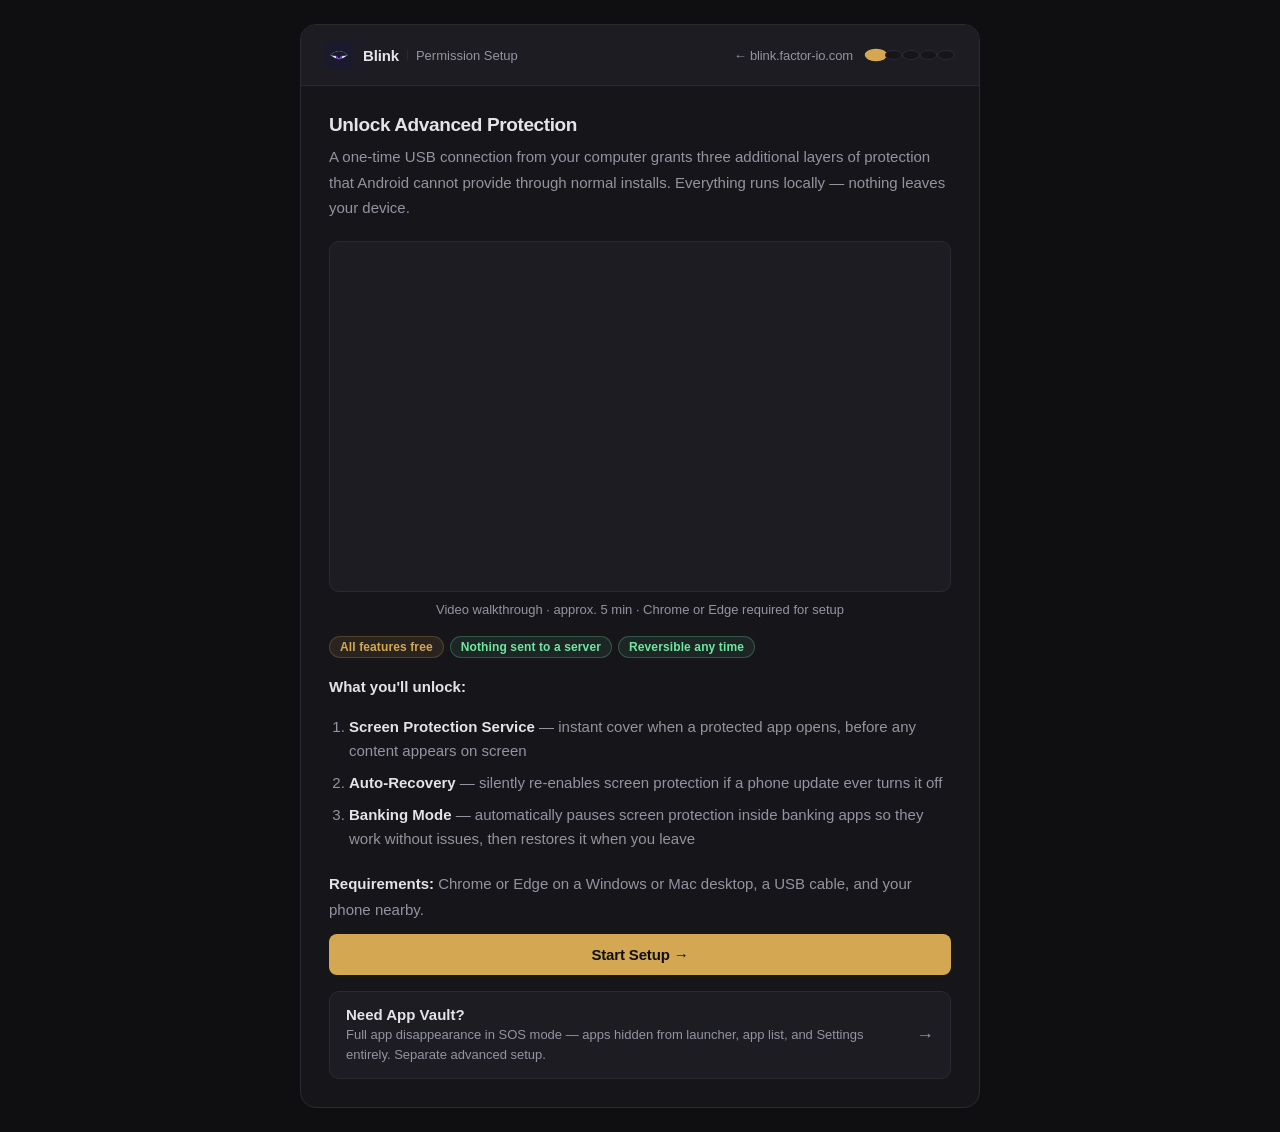
==== commit dbe1bb65: "feat(adb): rebuild ADB setup pages with Blink identity + YouTube embed areas - web/ADB/index.html: S" ====
--- a/ADB/index.html
+++ b/ADB/index.html
@@ -3,7 +3,7 @@
 <head>
   <meta charset="UTF-8" />
   <meta name="viewport" content="width=device-width, initial-scale=1.0" />
-  <title>Blink Setup</title>
+  <title>Blink — Permission Setup</title>
   <style>
     :root {
       --bg:        #0F0F12;
@@ -45,7 +45,7 @@
       background: var(--surface);
       border: 1px solid var(--border);
       border-radius: 16px;
-      max-width: 548px;
+      max-width: 680px;
       width: 100%;
       overflow: hidden;
     }
@@ -368,12 +368,108 @@
     /* ── Spacer after paragraphs when followed by list ────────── */
     p + ol { margin-top: 4px; }
 
+    /* ── Site nav (back link) ─────────────────────────────────── */
+    .site-nav {
+      display: flex;
+      align-items: center;
+      gap: 14px;
+      flex-shrink: 0;
+    }
+
+    .site-link {
+      font-size: 0.8125rem;
+      color: var(--secondary);
+      text-decoration: none;
+      letter-spacing: -0.01em;
+      transition: color 0.15s;
+      white-space: nowrap;
+    }
+
+    .site-link:hover { color: var(--amber); }
+
+    /* ── YouTube embed placeholder ────────────────────────────── */
+    .yt-embed {
+      position: relative;
+      width: 100%;
+      padding-bottom: 56.25%;
+      border-radius: 10px;
+      overflow: hidden;
+      background: var(--surface2);
+      border: 1px solid var(--border);
+      margin: 20px 0 0;
+    }
+
+    .yt-embed iframe {
+      position: absolute;
+      inset: 0;
+      width: 100%;
+      height: 100%;
+      border: none;
+    }
+
+    .yt-caption {
+      font-size: 0.8125rem;
+      color: var(--secondary);
+      text-align: center;
+      margin: 8px 0 16px;
+      line-height: 1.5;
+    }
+
+    /* ── Pill row ─────────────────────────────────────────────── */
+    .pill-row {
+      display: flex;
+      gap: 6px;
+      flex-wrap: wrap;
+      margin: 0 0 16px;
+    }
+
+    .pill {
+      display: inline-flex;
+      align-items: center;
+      gap: 5px;
+      font-size: 0.75rem;
+      font-weight: 600;
+      letter-spacing: 0.01em;
+      padding: 3px 10px;
+      border-radius: 20px;
+    }
+
+    .pill.free { background: var(--amber-dim); color: var(--amber); border: 1px solid var(--amber-border); }
+    .pill.ok   { background: var(--sage-dim);  color: var(--sage);  border: 1px solid var(--sage-border); }
+
+    /* ── Upgrade link banner ──────────────────────────────────── */
+    .upgrade-banner {
+      display: flex;
+      align-items: center;
+      justify-content: space-between;
+      gap: 12px;
+      padding: 14px 16px;
+      margin-top: 16px;
+      background: var(--surface2);
+      border: 1px solid var(--border);
+      border-radius: 10px;
+      text-decoration: none;
+      color: var(--text);
+      transition: border-color 0.15s, background 0.15s;
+    }
+
+    .upgrade-banner:hover {
+      border-color: var(--amber-border);
+      background: var(--surface3);
+    }
+
+    .upgrade-banner-body { flex: 1; min-width: 0; }
+    .upgrade-banner-label { font-size: 0.9375rem; font-weight: 600; display: block; margin-bottom: 2px; }
+    .upgrade-banner-sub   { font-size: 0.8125rem; color: var(--secondary); display: block; line-height: 1.5; }
+    .upgrade-banner-arrow { color: var(--secondary); flex-shrink: 0; font-size: 1.1rem; }
+
     /* ── Mobile ──────────────────────────────────────────────── */
     @media (max-width: 560px) {
       body { padding: 16px; align-items: flex-start; padding-top: 32px; }
       .card-header { padding: 14px 20px; }
       .card-body   { padding: 20px; }
       .logo-context { display: none; }
+      .site-link.back-link { display: none; }
     }
   </style>
 </head>
@@ -402,15 +498,18 @@
       <div class="logo-wordmark">
         <span class="logo-name">Blink</span>
         <div class="logo-divider"></div>
-        <span class="logo-context">Setup</span>
+        <span class="logo-context">Permission Setup</span>
       </div>
     </div>
-    <div class="step-indicator" id="step-dots" style="display:none">
-      <div class="step-dot" id="dot-0"></div>
-      <div class="step-dot" id="dot-1"></div>
-      <div class="step-dot" id="dot-2"></div>
-      <div class="step-dot" id="dot-3"></div>
-      <div class="step-dot" id="dot-4"></div>
+    <div class="site-nav">
+      <a href="https://blink.factor-io.com/" class="site-link back-link">← blink.factor-io.com</a>
+      <div class="step-indicator" id="step-dots" style="display:none">
+        <div class="step-dot" id="dot-0"></div>
+        <div class="step-dot" id="dot-1"></div>
+        <div class="step-dot" id="dot-2"></div>
+        <div class="step-dot" id="dot-3"></div>
+        <div class="step-dot" id="dot-4"></div>
+      </div>
     </div>
   </div>
 
@@ -425,48 +524,94 @@
 
     <!-- ── Screen 0: Welcome ────────────────────────────────── -->
     <div class="step active" id="screen-welcome">
-      <h2>Welcome</h2>
+      <h2>Unlock Advanced Protection</h2>
       <p>
-        This guided setup unlocks optional Blink features that require a
-        one-time connection from your computer. All steps are optional — skip
-        anything you don't need.
+        A one-time USB connection from your computer grants three additional
+        layers of protection that Android cannot provide through normal installs.
+        Everything runs locally — nothing leaves your device.
       </p>
-      <p><strong>What you'll set up:</strong></p>
+
+      <!-- YouTube guide — replace YOUTUBE_ID_HERE with real video ID when available -->
+      <div class="yt-embed">
+        <iframe
+          src="https://www.youtube.com/embed/YOUTUBE_ID_HERE?rel=0&modestbranding=1"
+          title="Blink Permission Setup — full walkthrough"
+          allow="accelerometer; autoplay; clipboard-write; encrypted-media; gyroscope; picture-in-picture"
+          allowfullscreen>
+        </iframe>
+      </div>
+      <p class="yt-caption">Video walkthrough · approx. 5 min · Chrome or Edge required for setup</p>
+
+      <div class="pill-row">
+        <span class="pill free">All features free</span>
+        <span class="pill ok">Nothing sent to a server</span>
+        <span class="pill ok">Reversible any time</span>
+      </div>
+
+      <p><strong>What you'll unlock:</strong></p>
       <ol>
-        <li>Banking Mode &amp; Auto-Recovery — keeps screen protection alive</li>
-        <li>Screen Protection Service — auto-intercept when protected apps open</li>
-        <li>Banking Mode — auto-pause accessibility for banking apps</li>
+        <li><strong>Screen Protection Service</strong> — instant cover when a protected app opens, before any content appears on screen</li>
+        <li><strong>Auto-Recovery</strong> — silently re-enables screen protection if a phone update ever turns it off</li>
+        <li><strong>Banking Mode</strong> — automatically pauses screen protection inside banking apps so they work without issues, then restores it when you leave</li>
       </ol>
-      <p style="margin-top:16px"><strong>Requirements:</strong> Chrome or Edge on desktop, USB cable, phone unlocked.</p>
-      <button class="btn btn-primary" id="btn-to-usb">Get Started</button>
+      <p style="margin-top:16px"><strong>Requirements:</strong> Chrome or Edge on a Windows or Mac desktop, a USB cable, and your phone nearby.</p>
+      <button class="btn btn-primary" id="btn-to-usb">Start Setup →</button>
+
+      <a class="upgrade-banner" href="advanced.html">
+        <div class="upgrade-banner-body">
+          <span class="upgrade-banner-label">Need App Vault?</span>
+          <span class="upgrade-banner-sub">Full app disappearance in SOS mode — apps hidden from launcher, app list, and Settings entirely. Separate advanced setup.</span>
+        </div>
+        <span class="upgrade-banner-arrow">→</span>
+      </a>
     </div>
 
     <!-- ── Screen 1: USB Debugging ──────────────────────────── -->
     <div class="step" id="screen-usb">
       <h2>Enable USB Debugging</h2>
-      <p>Enable USB Debugging on your Android phone so your computer can communicate with it.</p>
+      <p>
+        USB Debugging lets your computer talk to your phone over the cable.
+        This is a temporary setting — you can turn it off after setup is done.
+      </p>
       <ol>
-        <li>Open <strong>Settings → About phone</strong></li>
-        <li>Tap <strong>Software information</strong> (Samsung) or similar</li>
-        <li>Tap <strong>Build number</strong> 7 times to unlock Developer Options</li>
-        <li>Go back to <strong>Settings → Developer options</strong></li>
-        <li>Enable <strong>USB debugging</strong></li>
-        <li>Connect your phone with a USB cable</li>
-        <li>In the notification bar tap the USB connection and select <strong>File Transfer (MTP)</strong></li>
-        <li>On your phone tap <strong>Allow</strong> on the USB debugging prompt</li>
+        <li>Open <strong>Settings</strong> on your phone</li>
+        <li>
+          <strong>Samsung phones:</strong> tap <strong>About phone → Software information</strong><br>
+          <strong>Other Android:</strong> tap <strong>About phone</strong>
+        </li>
+        <li>Tap <strong>Build number</strong> 7 times — you'll see a message saying "Developer mode has been enabled"</li>
+        <li>Go back to <strong>Settings</strong> and open <strong>Developer options</strong> (usually near the bottom of the list)</li>
+        <li>Turn on <strong>USB debugging</strong></li>
+        <li>Plug your phone into your computer with a USB cable</li>
+        <li>
+          Your phone will show a popup: <em>"Allow USB debugging?"</em> — tap <strong>Allow</strong><br>
+          <span style="color:var(--secondary);font-size:0.875rem">Tip: check "Always allow from this computer" to avoid being asked again</span>
+        </li>
+        <li>
+          If you see a USB notification on your phone, tap it and select <strong>File Transfer (MTP)</strong>
+        </li>
       </ol>
       <div class="status warn" style="margin-top:16px">
-        <strong>Using Android Studio or ADB on this computer?</strong> Stop the ADB server first,
-        otherwise it blocks WebUSB.<br>Open a terminal and run: <code>adb kill-server</code>
-      </div>
-      <button class="btn btn-primary" id="btn-to-connect">USB Debugging is On — Connect</button>
+        <strong>Used Android Studio or ADB on this computer before?</strong> You'll need to stop
+        the ADB server first — otherwise the browser can't see your phone.<br>
+        Open a terminal and run: <code>adb kill-server</code>
+      </div>
+      <button class="btn btn-primary" id="btn-to-connect">USB Debugging is On — Next</button>
       <button class="btn btn-outline" id="btn-back-to-welcome">← Back</button>
     </div>
 
     <!-- ── Screen 2: Connect ────────────────────────────────── -->
     <div class="step" id="screen-connect">
       <h2>Connect Your Phone</h2>
-      <p>Click Connect and select your phone from the browser's USB device picker.</p>
+      <p>
+        Click <strong>Connect via USB</strong> below. Your browser will open a
+        device picker — find your phone's name in the list and click it, then
+        click <strong>Connect</strong>.
+      </p>
+      <p style="font-size:0.875rem">
+        Don't see your phone? Unplug and replug the cable, make sure USB Debugging
+        is still on, and check that your phone's screen is unlocked.
+      </p>
       <div id="connect-status" class="status info">Waiting for connection…</div>
       <div id="connect-log" class="connect-log"></div>
       <button class="btn btn-primary" id="btn-connect">Connect via USB</button>
@@ -474,17 +619,28 @@
       <button class="btn btn-outline" id="btn-back-to-usb">← Back</button>
 
       <div id="manual-fallback" class="manual-section" style="display:none">
-        <h2>Or: Run Commands Manually</h2>
-        <p>If WebUSB isn't working, paste these commands into a terminal with ADB on your PC.</p>
-        <div class="status warn" style="margin-top:12px; margin-bottom:0">
-          <strong>Still not connecting?</strong> Unplug and replug the USB cable, then click
-          <strong>Retry Connection</strong>. The phone's ADB interface sometimes needs a reset
-          after the server is stopped.
-        </div>
-        <div class="manual-cmds-block" id="manual-cmds">adb shell pm grant com.blink.app android.permission.WRITE_SECURE_SETTINGS
-
+        <h2>Connection Troubleshooting</h2>
+        <p>Try these steps in order:</p>
+        <ol>
+          <li>Unplug and replug the USB cable</li>
+          <li>On your phone, pull down the notification bar and tap the USB notification — select <strong>File Transfer (MTP)</strong></li>
+          <li>Check that USB Debugging is still enabled in <strong>Developer Options</strong></li>
+          <li>On your phone, look for an <em>"Allow USB debugging?"</em> prompt and tap <strong>Allow</strong></li>
+          <li>Try a different USB cable or port on your computer</li>
+        </ol>
+        <p style="margin-top:12px">
+          <strong>Advanced:</strong> if you have ADB installed on your computer, you can run these
+          commands directly in a terminal instead of using this page:
+        </p>
+        <div class="manual-cmds-block" id="manual-cmds"># Release build (com.factor.blink) — use this for production:
+adb shell pm grant com.factor.blink android.permission.WRITE_SECURE_SETTINGS
 adb shell settings put secure enabled_accessibility_services \
-  com.blink.app/com.blink.intercept.BlinkAccessibilityService</div>
+  com.factor.blink/com.blink.intercept.BlinkAccessibilityService
+
+# Debug build (com.factor.blink.debug) — use this for development:
+# adb shell pm grant com.factor.blink.debug android.permission.WRITE_SECURE_SETTINGS
+# adb shell settings put secure enabled_accessibility_services \
+#   com.factor.blink.debug/com.blink.intercept.BlinkAccessibilityService</div>
         <button class="btn btn-outline" id="btn-copy-cmds" style="margin-top:0">Copy Commands</button>
         <button class="btn btn-success" id="btn-manual-done" style="margin-top:8px">I ran the commands — Continue →</button>
       </div>
@@ -493,19 +649,18 @@
     <!-- ── Screen 3: Permissions ────────────────────────────── -->
     <div class="step" id="screen-consent">
       <h2>Grant Permissions</h2>
-      <p>Each step is optional. Grant what you need, skip the rest.</p>
+      <p>Your phone is connected. Grant each feature below — all are optional, skip anything you don't need.</p>
 
       <!-- Step 1 -->
       <div class="consent-block" id="block-notif">
         <h3>
-          Banking Mode &amp; Auto-Recovery
+          Auto-Recovery
           <span class="tag tag-free">Free</span>
         </h3>
         <p>
-          Grants Blink the ability to manage Android's accessibility service list. Required
-          for two features: Banking Mode (auto-pauses the screen protection service while
-          banking apps are open) and A11y self-heal (silently re-enables screen protection
-          if an OEM or system update revokes it).
+          Silently re-enables screen protection if a system or OEM update ever turns
+          it off without warning. Also required to enable Banking Mode below.
+          <strong>Recommended — grant this one first.</strong>
         </p>
         <div id="notif-status"></div>
         <div class="consent-actions" id="notif-actions">
@@ -521,8 +676,9 @@
           <span class="tag tag-free">Free</span>
         </h3>
         <p>
-          Instantly detects when protected apps are opened and covers them before content
-          is visible. Uses Android's Accessibility Service.
+          Lets Blink detect when a protected app is opened and cover it instantly —
+          before any content appears on screen. Without this, Blink uses a slightly
+          slower fallback method.
         </p>
         <div id="a11y-status"></div>
         <div class="consent-actions" id="a11y-actions">
@@ -536,11 +692,12 @@
         <h3>
           Banking Mode
           <span class="tag tag-free">Free</span>
-          <span class="tag tag-dep" id="banking-dep-tag" style="display:none">Requires Step 1</span>
+          <span class="tag tag-dep" id="banking-dep-tag" style="display:none">Grant Auto-Recovery first</span>
         </h3>
         <p>
-          Automatically pauses accessibility services when you open banking apps so they
-          work without interruption. Services are restored when you close the app.
+          Automatically pauses screen protection while you're inside a banking app
+          so it works without any compatibility issues. Protection turns back on
+          when you leave the banking app.
         </p>
         <div id="banking-status"></div>
         <div class="consent-actions" id="banking-actions">
@@ -554,20 +711,23 @@
 
     <!-- ── Screen 4: Done ────────────────────────────────────── -->
     <div class="step" id="screen-done">
-      <h2>Setup Complete</h2>
-      <p>Your granted permissions are now active. A few final steps:</p>
+      <h2>You're all set!</h2>
+      <div class="status success" id="done-summary" style="margin-bottom:16px">
+        Setup complete.
+      </div>
+      <p><strong>A few final steps:</strong></p>
       <ol>
-        <li>Disconnect the USB cable</li>
-        <li>In Developer Options, disable USB Debugging (recommended for security)</li>
-        <li>Open Blink and verify each feature works as expected</li>
+        <li>Unplug the USB cable from your phone</li>
+        <li>
+          Optional but recommended: go back to <strong>Developer Options</strong>
+          and turn off <strong>USB Debugging</strong> — it's no longer needed and
+          turning it off is good for security
+        </li>
+        <li>Open <strong>Blink</strong> and trigger it with the volume sequence to confirm everything is working</li>
         <li id="banking-tip" style="display:none">
-          For Banking Mode: go to Protected Apps in Blink and tap the bank icon next to
-          each banking app you want protected
+          To configure Banking Mode: open Blink → <strong>Protected Apps</strong> → tap the 🏦 icon next to each banking app you use
         </li>
       </ol>
-      <div class="status success" id="done-summary" style="margin-top:16px">
-        Setup complete.
-      </div>
     </div>
 
   </div><!-- /.card-body -->
@@ -576,6 +736,7 @@
 <script>
 // ── State ─────────────────────────────────────────────────────────────────────
 let adb = null;
+let pkg = 'com.factor.blink';
 let step1Done = false;
 let step2Done = false;
 let step3Done = false;
@@ -612,7 +773,7 @@
 document.getElementById('btn-back-to-usb').onclick = () => showScreen('usb', 1);
 
 document.getElementById('btn-copy-cmds').onclick = () => {
-  const cmds = `adb shell pm grant com.blink.app android.permission.WRITE_SECURE_SETTINGS\nadb shell settings put secure enabled_accessibility_services com.blink.app/com.blink.intercept.BlinkAccessibilityService`;
+  const cmds = `adb shell pm grant ${pkg} android.permission.WRITE_SECURE_SETTINGS\nadb shell settings put secure enabled_accessibility_services ${pkg}/com.blink.intercept.BlinkAccessibilityService`;
   navigator.clipboard.writeText(cmds).then(() => {
     const btn = document.getElementById('btn-copy-cmds');
     btn.textContent = '✓ Copied';
@@ -626,7 +787,8 @@
 };
 
 // ── Connect — onclick always registered; module sets _connectDevice when ready ──
-let _connectDevice = null; // set by module script on successful load
+let _connectDevice = null;    // set by module script on successful load
+let _detectPackageName = null; // set by module script on successful load
 
 async function doConnect() {
   const statusEl = document.getElementById('connect-status');
@@ -645,8 +807,9 @@
   statusEl.textContent = 'Requesting device access...';
   try {
     adb = await _connectDevice();
+    pkg = await _detectPackageName(adb);
     statusEl.className = 'status success';
-    statusEl.textContent = '✓ Connected';
+    statusEl.textContent = '✓ Connected' + (pkg.endsWith('.debug') ? ' (debug build)' : '');
     setTimeout(() => showScreen('consent', 3), 800);
   } catch (err) {
     statusEl.className = 'status error';
@@ -662,126 +825,6 @@
 document.getElementById('btn-retry').onclick = doConnect;
 
 </script>
-<script type="module">
-var __defProp=Object.defineProperty;var __export=(target,all)=>{for(var name in all)__defProp(target,name,{get:all[name],enumerable:!0})};var PromiseResolver=class{#promise;get promise(){return this.#promise}#resolve;#reject;#state="running";get state(){return this.#state}constructor(){this.#promise=new Promise((resolve,reject)=>{this.#resolve=resolve,this.#reject=reject})}resolve=value=>{this.#resolve(value),this.#state="resolved"};reject=reason=>{this.#reject(reason),this.#state="rejected"}};var AsyncOperationManager=class{nextId;pendingResolvers=new Map;constructor(startId=0){this.nextId=startId}add(){let id=this.nextId++,resolver=new PromiseResolver;return this.pendingResolvers.set(id,resolver),[id,resolver.promise]}getResolver(id){if(!this.pendingResolvers.has(id))return null;let resolver=this.pendingResolvers.get(id);return this.pendingResolvers.delete(id),resolver}resolve(id,result){let resolver=this.getResolver(id);return resolver!==null?(resolver.resolve(result),!0):!1}reject(id,reason){let resolver=this.getResolver(id);return resolver!==null?(resolver.reject(reason),!0):!1}};function delay(time){return new Promise(resolve=>{globalThis.setTimeout(()=>resolve(),time)})}function isPromiseLike(value){return typeof value=="object"&&value!==null&&"then"in value}function advance(iterator,next){for(;;){let{done,value}=iterator.next(next);if(done)return value;if(isPromiseLike(value))return value.then(value2=>advance(iterator,{resolved:value2}),error=>advance(iterator,{error}));next=value}}function bipedal(fn,bindThis){function result(...args){let iterator=fn.call(this,function*(value){if(isPromiseLike(value)){let result2=yield value;if("resolved"in result2)return result2.resolved;throw result2.error}return value},...args);return advance(iterator,void 0)}return bindThis?result.bind(bindThis):result}function defaultFieldSerializer(serializer){return(source,context)=>{if("buffer"in context){let buffer2=serializer(source,context);return context.buffer.set(buffer2,context.index),buffer2.length}else return serializer(source,context)}}function byobFieldSerializer(size,serializer){return(source,context)=>{if("buffer"in context)return context.index??=0,serializer(source,context),size;{let buffer2=new Uint8Array(size);return serializer(source,{buffer:buffer2,index:0,littleEndian:context.littleEndian}),buffer2}}}function _field(size,type,serialize,deserialize,options){let field2={size,type,serialize:type==="default"?defaultFieldSerializer(serialize):byobFieldSerializer(size,serialize),deserialize:bipedal(deserialize),omitInit:options==null?void 0:options.omitInit};return options!=null&&options.init&&(field2.init=options.init),field2}var field=_field;var EmptyUint8Array=new Uint8Array(0);function copyMaybeDifferentLength(dest,source,index,length){source.length<length?(dest.set(source,index),dest.fill(0,index+source.length,index+length)):source.length===length?dest.set(source,index):dest.set(source.subarray(0,length),index)}function buffer(lengthOrField,converter){if(typeof lengthOrField=="number"){let serialize,deserialize2,init2;return lengthOrField===0?(serialize=()=>{},converter?deserialize2=function*(){return converter.convert(EmptyUint8Array)}:deserialize2=function*(){return EmptyUint8Array}):(serialize=(value,{buffer:buffer2,index})=>copyMaybeDifferentLength(buffer2,value,index,lengthOrField),converter?(deserialize2=function*(then,reader){let array=reader.readExactly(lengthOrField);return converter.convert(yield*then(array))},init2=value=>converter.back(value)):deserialize2=function*(_then,reader){return reader.readExactly(lengthOrField)}),field(lengthOrField,"byob",serialize,deserialize2,{init:init2})}if((typeof lengthOrField=="object"||typeof lengthOrField=="function")&&"serialize"in lengthOrField){let deserialize2,init2;return converter?(deserialize2=function*(then,reader,context){let length=yield*then(lengthOrField.deserialize(reader,context)),array=length!==0?reader.readExactly(length):EmptyUint8Array;return converter.convert(yield*then(array))},init2=value=>converter.back(value)):deserialize2=function*(then,reader,context){let length=yield*then(lengthOrField.deserialize(reader,context));return length!==0?reader.readExactly(length):EmptyUint8Array},field(lengthOrField.size,"default",(value,{littleEndian})=>{if(lengthOrField.type==="default"){let lengthBuffer=lengthOrField.serialize(value.length,{littleEndian});if(value.length===0)return lengthBuffer;let result=new Uint8Array(lengthBuffer.length+value.length);return result.set(lengthBuffer,0),result.set(value,lengthBuffer.length),result}else{let result=new Uint8Array(lengthOrField.size+value.length);return lengthOrField.serialize(value.length,{buffer:result,index:0,littleEndian}),result.set(value,lengthOrField.size),result}},deserialize2,{init:init2})}if(typeof lengthOrField=="string"){let deserialize2,init2;return converter?(deserialize2=function*(then,reader,{dependencies}){let length=dependencies[lengthOrField],array=length!==0?reader.readExactly(length):EmptyUint8Array;return converter.convert(yield*then(array))},init2=(value,dependencies)=>{let array=converter.back(value);return dependencies[lengthOrField]=array.length,array}):(deserialize2=function*(_then,reader,{dependencies}){let length=dependencies[lengthOrField];return length!==0?reader.readExactly(length):EmptyUint8Array},init2=(value,dependencies)=>{let array=value;return dependencies[lengthOrField]=array.length,array}),field(0,"default",source=>source,deserialize2,{init:init2})}let deserialize,init;return converter?(deserialize=function*(then,reader,{dependencies}){let rawLength=dependencies[lengthOrField.field],length=lengthOrField.convert(rawLength),array=length!==0?reader.readExactly(length):EmptyUint8Array;return converter.convert(yield*then(array))},init=(value,dependencies)=>{let array=converter.back(value);return dependencies[lengthOrField.field]=lengthOrField.back(array.length),array}):(deserialize=function*(_then,reader,{dependencies}){let rawLength=dependencies[lengthOrField.field],length=lengthOrField.convert(rawLength);return length!==0?reader.readExactly(length):EmptyUint8Array},init=(value,dependencies)=>{let array=value;return dependencies[lengthOrField.field]=lengthOrField.back(array.length),array}),field(0,"default",source=>source,deserialize,{init})}var ExactReadableEndedError=class extends Error{constructor(){super("ExactReadable ended")}},Uint8ArrayExactReadable=class{#data;#position;get position(){return this.#position}constructor(data){this.#data=data,this.#position=0}readExactly(length){if(this.#position+length>this.#data.length)throw new ExactReadableEndedError;let result=this.#data.subarray(this.#position,this.#position+length);return this.#position+=length,result}};var StructDeserializeError=class extends Error{constructor(message){super(message)}},StructNotEnoughDataError=class extends StructDeserializeError{constructor(){super("The underlying readable was ended before the struct was fully deserialized")}},StructEmptyError=class extends StructDeserializeError{constructor(){super("The underlying readable doesn't contain any more struct")}};function struct(fields,options){let fieldList=Object.entries(fields),size=0,byob=!0;for(let[,field2]of fieldList)size+=field2.size,byob&&field2.type!=="byob"&&(byob=!1);let littleEndian=options.littleEndian,extra=options.extra?Object.getOwnPropertyDescriptors(options.extra):void 0;return{littleEndian,fields,extra:options.extra,type:byob?"byob":"default",size,serialize(source,bufferOrContext){var _a;let temp={...source};for(let[key,field2]of fieldList)if(key in temp&&"init"in field2){let result=(_a=field2.init)==null?void 0:_a.call(field2,temp[key],temp);temp[key]=result}let sizes=new Array(fieldList.length),buffers=new Array(fieldList.length);{let context2={littleEndian};for(let[index2,[key,field2]]of fieldList.entries())field2.type==="byob"?sizes[index2]=field2.size:(buffers[index2]=field2.serialize(temp[key],context2),sizes[index2]=buffers[index2].length)}let size2=sizes.reduce((sum,size3)=>sum+size3,0),externalBuffer,buffer2,index;if(bufferOrContext instanceof Uint8Array){if(bufferOrContext.length<size2)throw new Error("Buffer too small");externalBuffer=!0,buffer2=bufferOrContext,index=0}else if(typeof bufferOrContext=="object"&&"buffer"in bufferOrContext){if(externalBuffer=!0,buffer2=bufferOrContext.buffer,index=bufferOrContext.index??0,buffer2.length-index<size2)throw new Error("Buffer too small")}else externalBuffer=!1,buffer2=new Uint8Array(size2),index=0;let context={buffer:buffer2,index,littleEndian};for(let[index2,[key,field2]]of fieldList.entries())buffers[index2]?buffer2.set(buffers[index2],context.index):field2.serialize(temp[key],context),context.index+=sizes[index2];return externalBuffer?size2:buffer2},deserialize:bipedal(function*(then,reader){let startPosition=reader.position,result={},context={dependencies:result,littleEndian};try{for(let[key,field2]of fieldList)result[key]=yield*then(field2.deserialize(reader,context))}catch(e){throw e instanceof ExactReadableEndedError?reader.position===startPosition?new StructEmptyError:new StructNotEnoughDataError:e}return extra&&Object.defineProperties(result,extra),options.postDeserialize?options.postDeserialize.call(result,result):result})}}function extend(base,fields,options){return struct(Object.assign({},base.fields,fields),{littleEndian:(options==null?void 0:options.littleEndian)??base.littleEndian,extra:base.extra,postDeserialize:options==null?void 0:options.postDeserialize})}function getInt32(buffer2,offset,littleEndian){return littleEndian?buffer2[offset]|buffer2[offset+1]<<8|buffer2[offset+2]<<16|buffer2[offset+3]<<24:buffer2[offset]<<24|buffer2[offset+1]<<16|buffer2[offset+2]<<8|buffer2[offset+3]}function setInt32(buffer2,offset,value,littleEndian){littleEndian?(buffer2[offset]=value,buffer2[offset+1]=value>>8,buffer2[offset+2]=value>>16,buffer2[offset+3]=value>>24):(buffer2[offset]=value>>24,buffer2[offset+1]=value>>16,buffer2[offset+2]=value>>8,buffer2[offset+3]=value)}function setInt64LittleEndian(buffer2,offset,value){buffer2[offset]=Number(value&0xffn),buffer2[offset+1]=Number(value>>8n&0xffn),buffer2[offset+2]=Number(value>>16n&0xffn),buffer2[offset+3]=Number(value>>24n&0xffn),buffer2[offset+4]=Number(value>>32n&0xffn),buffer2[offset+5]=Number(value>>40n&0xffn),buffer2[offset+6]=Number(value>>48n&0xffn),buffer2[offset+7]=Number(value>>56n&0xffn)}function setInt64BigEndian(buffer2,offset,value){buffer2[offset]=Number(value>>56n&0xffn),buffer2[offset+1]=Number(value>>48n&0xffn),buffer2[offset+2]=Number(value>>40n&0xffn),buffer2[offset+3]=Number(value>>32n&0xffn),buffer2[offset+4]=Number(value>>24n&0xffn),buffer2[offset+5]=Number(value>>16n&0xffn),buffer2[offset+6]=Number(value>>8n&0xffn),buffer2[offset+7]=Number(value&0xffn)}function getUint32LittleEndian(buffer2,offset){return(buffer2[offset]|buffer2[offset+1]<<8|buffer2[offset+2]<<16|buffer2[offset+3]<<24)>>>0}function getUint32(buffer2,offset,littleEndian){return littleEndian?(buffer2[offset]|buffer2[offset+1]<<8|buffer2[offset+2]<<16|buffer2[offset+3]<<24)>>>0:(buffer2[offset]<<24|buffer2[offset+1]<<16|buffer2[offset+2]<<8|buffer2[offset+3])>>>0}function setUint32LittleEndian(buffer2,offset,value){buffer2[offset]=value,buffer2[offset+1]=value>>8,buffer2[offset+2]=value>>16,buffer2[offset+3]=value>>24}function setUint32(buffer2,offset,value,littleEndian){littleEndian?(buffer2[offset]=value,buffer2[offset+1]=value>>8,buffer2[offset+2]=value>>16,buffer2[offset+3]=value>>24):(buffer2[offset]=value>>24,buffer2[offset+1]=value>>16,buffer2[offset+2]=value>>8,buffer2[offset+3]=value)}function getUint64BigEndian(buffer2,offset){return BigInt(buffer2[offset])<<56n|BigInt(buffer2[offset+1])<<48n|BigInt(buffer2[offset+2])<<40n|BigInt(buffer2[offset+3])<<32n|BigInt(buffer2[offset+4])<<24n|BigInt(buffer2[offset+5])<<16n|BigInt(buffer2[offset+6])<<8n|BigInt(buffer2[offset+7])}function getUint64(buffer2,offset,littleEndian){return littleEndian?BigInt(buffer2[offset])|BigInt(buffer2[offset+1])<<8n|BigInt(buffer2[offset+2])<<16n|BigInt(buffer2[offset+3])<<24n|BigInt(buffer2[offset+4])<<32n|BigInt(buffer2[offset+5])<<40n|BigInt(buffer2[offset+6])<<48n|BigInt(buffer2[offset+7])<<56n:BigInt(buffer2[offset])<<56n|BigInt(buffer2[offset+1])<<48n|BigInt(buffer2[offset+2])<<40n|BigInt(buffer2[offset+3])<<32n|BigInt(buffer2[offset+4])<<24n|BigInt(buffer2[offset+5])<<16n|BigInt(buffer2[offset+6])<<8n|BigInt(buffer2[offset+7])}function setUint64(buffer2,offset,value,littleEndian){littleEndian?(buffer2[offset]=Number(value&0xffn),buffer2[offset+1]=Number(value>>8n&0xffn),buffer2[offset+2]=Number(value>>16n&0xffn),buffer2[offset+3]=Number(value>>24n&0xffn),buffer2[offset+4]=Number(value>>32n&0xffn),buffer2[offset+5]=Number(value>>40n&0xffn),buffer2[offset+6]=Number(value>>48n&0xffn),buffer2[offset+7]=Number(value>>56n&0xffn)):(buffer2[offset]=Number(value>>56n&0xffn),buffer2[offset+1]=Number(value>>48n&0xffn),buffer2[offset+2]=Number(value>>40n&0xffn),buffer2[offset+3]=Number(value>>32n&0xffn),buffer2[offset+4]=Number(value>>24n&0xffn),buffer2[offset+5]=Number(value>>16n&0xffn),buffer2[offset+6]=Number(value>>8n&0xffn),buffer2[offset+7]=Number(value&0xffn))}function number(size,serialize,deserialize){let fn=()=>fn;return Object.assign(fn,field(size,"byob",serialize,deserialize)),fn}var u8=number(1,(value,{buffer:buffer2,index})=>{buffer2[index]=value},function*(then,reader){return(yield*then(reader.readExactly(1)))[0]});var u32=number(4,(value,{buffer:buffer2,index,littleEndian})=>{setUint32(buffer2,index,value,littleEndian)},function*(then,reader,{littleEndian}){let data=yield*then(reader.readExactly(4));return getUint32(data,0,littleEndian)}),s32=number(4,(value,{buffer:buffer2,index,littleEndian})=>{setInt32(buffer2,index,value,littleEndian)},function*(then,reader,{littleEndian}){let data=yield*then(reader.readExactly(4));return getInt32(data,0,littleEndian)}),u64=number(8,(value,{buffer:buffer2,index,littleEndian})=>{setUint64(buffer2,index,value,littleEndian)},function*(then,reader,{littleEndian}){let data=yield*then(reader.readExactly(8));return getUint64(data,0,littleEndian)});var{TextEncoder,TextDecoder}=globalThis,SharedEncoder=new TextEncoder,SharedDecoder=new TextDecoder;function encodeUtf8(input){return SharedEncoder.encode(input)}function decodeUtf8(buffer2){return SharedDecoder.decode(buffer2)}var string=lengthOrField=>{let field2=buffer(lengthOrField,{convert:decodeUtf8,back:encodeUtf8});return field2.as=()=>field2,field2};var{AbortController}=globalThis,ReadableStream=(()=>{let{ReadableStream:ReadableStream2}=globalThis;return ReadableStream2.from||(ReadableStream2.from=function(iterable){let iterator=Symbol.asyncIterator in iterable?iterable[Symbol.asyncIterator]():iterable[Symbol.iterator]();return new ReadableStream2({async pull(controller){let result=await iterator.next();if(result.done){controller.close();return}controller.enqueue(result.value)},async cancel(reason){var _a;await((_a=iterator.return)==null?void 0:_a.call(iterator,reason))}})}),(!ReadableStream2.prototype[Symbol.asyncIterator]||!ReadableStream2.prototype.values)&&(ReadableStream2.prototype.values=async function*(options){let reader=this.getReader();try{for(;;){let{done,value}=await reader.read();if(done)return;yield value}}finally{options!=null&&options.preventCancel||await reader.cancel(),reader.releaseLock()}},ReadableStream2.prototype[Symbol.asyncIterator]=ReadableStream2.prototype.values),ReadableStream2})(),{WritableStream,TransformStream}=globalThis;var PushReadableStream=class extends ReadableStream{constructor(source,strategy,logger){let waterMarkLow,zeroHighWaterMarkAllowEnqueue=!1,abortController=new AbortController;super({start:controller=>{let result=source({abortSignal:abortController.signal,enqueue:async chunk=>{if(logger==null||logger({source:"producer",operation:"enqueue",value:chunk,phase:"start"}),abortController.signal.aborted){logger==null||logger({source:"producer",operation:"enqueue",value:chunk,phase:"ignored"});return}if(controller.desiredSize===null){controller.enqueue(chunk);return}if(zeroHighWaterMarkAllowEnqueue){zeroHighWaterMarkAllowEnqueue=!1,controller.enqueue(chunk),logger==null||logger({source:"producer",operation:"enqueue",value:chunk,phase:"complete"});return}if(controller.desiredSize<=0&&(logger==null||logger({source:"producer",operation:"enqueue",value:chunk,phase:"waiting"}),waterMarkLow=new PromiseResolver,await waterMarkLow.promise,abortController.signal.aborted)){logger==null||logger({source:"producer",operation:"enqueue",value:chunk,phase:"ignored"});return}controller.enqueue(chunk),logger==null||logger({source:"producer",operation:"enqueue",value:chunk,phase:"complete"})},close(){if(logger==null||logger({source:"producer",operation:"close",explicit:!0,phase:"start"}),abortController.signal.aborted){logger==null||logger({source:"producer",operation:"close",explicit:!0,phase:"ignored"});return}controller.close(),logger==null||logger({source:"producer",operation:"close",explicit:!0,phase:"complete"})},error(e){logger==null||logger({source:"producer",operation:"error",explicit:!0,phase:"start"}),controller.error(e),logger==null||logger({source:"producer",operation:"error",explicit:!0,phase:"complete"})}});result&&"then"in result&&result.then(()=>{logger==null||logger({source:"producer",operation:"close",explicit:!1,phase:"start"});try{controller.close(),logger==null||logger({source:"producer",operation:"close",explicit:!1,phase:"complete"})}catch{logger==null||logger({source:"producer",operation:"close",explicit:!1,phase:"ignored"})}},e=>{logger==null||logger({source:"producer",operation:"error",explicit:!1,phase:"start"}),controller.error(e),logger==null||logger({source:"producer",operation:"error",explicit:!1,phase:"complete"})})},pull:()=>{logger==null||logger({source:"consumer",operation:"pull",phase:"start"}),waterMarkLow?waterMarkLow.resolve():(strategy==null?void 0:strategy.highWaterMark)===0&&(zeroHighWaterMarkAllowEnqueue=!0),logger==null||logger({source:"consumer",operation:"pull",phase:"complete"})},cancel:reason=>{logger==null||logger({source:"consumer",operation:"cancel",phase:"start"}),abortController.abort(reason),waterMarkLow==null||waterMarkLow.resolve(),logger==null||logger({source:"consumer",operation:"cancel",phase:"complete"})}},strategy)}};function tryClose(controller){try{return controller.close(),!0}catch{return!1}}async function tryCancel(stream){try{return await stream.cancel(),!0}catch{return!1}}var BufferedReadableStream=class{#buffered;#bufferedOffset=0;#bufferedLength=0;#position=0;get position(){return this.#position}stream;reader;constructor(stream){this.stream=stream,this.reader=stream.getReader()}#readBuffered(length){if(!this.#buffered)return;let value=this.#buffered.subarray(this.#bufferedOffset,this.#bufferedOffset+length);return this.#bufferedLength>length?(this.#position+=length,this.#bufferedOffset+=length,this.#bufferedLength-=length,value):(this.#position+=this.#bufferedLength,this.#buffered=void 0,this.#bufferedOffset=0,this.#bufferedLength=0,value)}async#readSource(length){let{done,value}=await this.reader.read();if(done)throw new ExactReadableEndedError;return value.length>length?(this.#buffered=value,this.#bufferedOffset=length,this.#bufferedLength=value.length-length,this.#position+=length,value.subarray(0,length)):(this.#position+=value.length,value)}iterateExactly(length){let state=this.#buffered?0:1;return{next:()=>{switch(state){case 0:{let value=this.#readBuffered(length);return value.length===length?state=2:(length-=value.length,state=1),{done:!1,value}}case 1:return state=3,{done:!1,value:this.#readSource(length).then(value=>(value.length===length?state=2:(length-=value.length,state=1),value))};case 2:return{done:!0,value:void 0};case 3:throw new Error("Can't call `next` before previous Promise resolves");default:throw new Error("unreachable")}}}}readExactly=bipedal(function*(then,length){let result,index=0,initial=this.#readBuffered(length);if(initial){if(initial.length===length)return initial;result=new Uint8Array(length),result.set(initial,index),index+=initial.length,length-=initial.length}else result=new Uint8Array(length);for(;length>0;){let value=yield*then(this.#readSource(length));result.set(value,index),index+=value.length,length-=value.length}return result});release(){return this.#bufferedLength>0?new PushReadableStream(async controller=>{let buffered=this.#buffered.subarray(this.#bufferedOffset);for(await controller.enqueue(buffered),controller.abortSignal.addEventListener("abort",()=>{tryCancel(this.reader)});;){let{done,value}=await this.reader.read();if(done)return;await controller.enqueue(value)}}):(this.reader.releaseLock(),this.stream)}async cancel(reason){await this.reader.cancel(reason)}};var BufferedTransformStream=class{#readable;get readable(){return this.#readable}#writable;get writable(){return this.#writable}constructor(transform){let bufferedStreamController,writableStreamController,buffered=new BufferedReadableStream(new PushReadableStream(controller=>{bufferedStreamController=controller}));this.#readable=new ReadableStream({async pull(controller){try{let value=await transform(buffered);controller.enqueue(value)}catch(e){if(e instanceof StructEmptyError){controller.close();return}throw e}},cancel:reason=>writableStreamController.error(reason)}),this.#writable=new WritableStream({start(controller){writableStreamController=controller},async write(chunk){await bufferedStreamController.enqueue(chunk)},abort(){bufferedStreamController.close()},close(){bufferedStreamController.close()}})}};var ConcatStringStream=class{#result="";#resolver=new PromiseResolver;#writable=new WritableStream({write:chunk=>{this.#result+=chunk},close:()=>{this.#resolver.resolve(this.#result),this.#readableController.enqueue(this.#result),this.#readableController.close()},abort:reason=>{this.#resolver.reject(reason),this.#readableController.error(reason)}});get writable(){return this.#writable}#readableController;#readable=new ReadableStream({start:controller=>{this.#readableController=controller}});get readable(){return this.#readable}constructor(){Object.defineProperties(this.#readable,{then:{get:()=>this.#resolver.promise.then.bind(this.#resolver.promise)},catch:{get:()=>this.#resolver.promise.catch.bind(this.#resolver.promise)},finally:{get:()=>this.#resolver.promise.finally.bind(this.#resolver.promise)}})}},ConcatBufferStream=class{#segments=[];#resolver=new PromiseResolver;#writable=new WritableStream({write:chunk=>{this.#segments.push(chunk)},close:()=>{let result,offset=0;switch(this.#segments.length){case 0:result=EmptyUint8Array;break;case 1:result=this.#segments[0];break;default:result=new Uint8Array(this.#segments.reduce((prev,item)=>prev+item.length,0));for(let segment of this.#segments)result.set(segment,offset),offset+=segment.length;break}this.#resolver.resolve(result),this.#readableController.enqueue(result),this.#readableController.close()},abort:reason=>{this.#resolver.reject(reason),this.#readableController.error(reason)}});get writable(){return this.#writable}#readableController;#readable=new ReadableStream({start:controller=>{this.#readableController=controller}});get readable(){return this.#readable}constructor(){Object.defineProperties(this.#readable,{then:{get:()=>this.#resolver.promise.then.bind(this.#resolver.promise)},catch:{get:()=>this.#resolver.promise.catch.bind(this.#resolver.promise)},finally:{get:()=>this.#resolver.promise.finally.bind(this.#resolver.promise)}})}};var ConsumableReadableStream=class _ConsumableReadableStream extends ReadableStream{static async enqueue(controller,chunk){let output=new Consumable(chunk);controller.enqueue(output),await output.consumed}constructor(source,strategy){let wrappedController,wrappedStrategy;strategy&&(wrappedStrategy={},"highWaterMark"in strategy&&(wrappedStrategy.highWaterMark=strategy.highWaterMark),"size"in strategy&&(wrappedStrategy.size=chunk=>strategy.size(chunk.value))),super({start(controller){var _a;return wrappedController={enqueue(chunk){return _ConsumableReadableStream.enqueue(controller,chunk)},close(){controller.close()},error(reason){controller.error(reason)}},(_a=source.start)==null?void 0:_a.call(source,wrappedController)},pull(){var _a;return(_a=source.pull)==null?void 0:_a.call(source,wrappedController)},cancel(reason){var _a;return(_a=source.cancel)==null?void 0:_a.call(source,reason)}},wrappedStrategy)}};var ConsumableWrapByteReadableStream=class extends ReadableStream{constructor(stream,chunkSize,min){let reader=stream.getReader({mode:"byob"}),array=new Uint8Array(chunkSize);super({async pull(controller){let{done,value}=await reader.read(array,{min});if(done){controller.close();return}await ConsumableReadableStream.enqueue(controller,value),array=new Uint8Array(value.buffer)},cancel(reason){return reader.cancel(reason)}})}};var ConsumableWrapWritableStream=class extends WritableStream{constructor(stream){let writer=stream.getWriter();super({write(chunk){return chunk.tryConsume(chunk2=>writer.write(chunk2))},abort(reason){return writer.abort(reason)},close(){return writer.close()}})}};var ConsumableWritableStream=class extends WritableStream{static async write(writer,value){let consumable=new Consumable(value);await writer.write(consumable),await consumable.consumed}constructor(sink,strategy){let wrappedStrategy;strategy&&(wrappedStrategy={},"highWaterMark"in strategy&&(wrappedStrategy.highWaterMark=strategy.highWaterMark),"size"in strategy&&(wrappedStrategy.size=chunk=>strategy.size(chunk instanceof Consumable?chunk.value:chunk))),super({start(controller){var _a;return(_a=sink.start)==null?void 0:_a.call(sink,controller)},write(chunk,controller){return chunk.tryConsume(chunk2=>{var _a;return(_a=sink.write)==null?void 0:_a.call(sink,chunk2,controller)})},abort(reason){var _a;return(_a=sink.abort)==null?void 0:_a.call(sink,reason)},close(){var _a;return(_a=sink.close)==null?void 0:_a.call(sink)}},wrappedStrategy)}};var{console}=globalThis,createTask=(()=>{var _a;return((_a=console==null?void 0:console.createTask)==null?void 0:_a.bind(console))??(()=>({run(callback){return callback()}}))})();var Consumable=class{static WritableStream=ConsumableWritableStream;static WrapWritableStream=ConsumableWrapWritableStream;static ReadableStream=ConsumableReadableStream;static WrapByteReadableStream=ConsumableWrapByteReadableStream;#task;#resolver;value;consumed;constructor(value){this.#task=createTask("Consumable"),this.value=value,this.#resolver=new PromiseResolver,this.consumed=this.#resolver.promise}consume(){this.#resolver.resolve()}error(error){this.#resolver.reject(error)}tryConsume(callback){try{let result=this.#task.run(()=>callback(this.value));return isPromiseLike(result)?result=result.then(value=>(this.#resolver.resolve(),value),e=>{throw this.#resolver.reject(e),e}):this.#resolver.resolve(),result}catch(e){throw this.#resolver.reject(e),e}}};var maybe_consumable_exports={};__export(maybe_consumable_exports,{WrapWritableStream:()=>MaybeConsumableWrapWritableStream,WritableStream:()=>MaybeConsumableWritableStream,getValue:()=>getValue,tryConsume:()=>tryConsume});function getValue(value){return value instanceof Consumable?value.value:value}function tryConsume(value,callback){return value instanceof Consumable?value.tryConsume(callback):callback(value)}var MaybeConsumableWrapWritableStream=class extends WritableStream{constructor(stream){let writer=stream.getWriter();super({write(chunk){return tryConsume(chunk,chunk2=>writer.write(chunk2))},abort(reason){return writer.abort(reason)},close(){return writer.close()}})}};var MaybeConsumableWritableStream=class extends WritableStream{constructor(sink,strategy){let wrappedStrategy;strategy&&(wrappedStrategy={},"highWaterMark"in strategy&&(wrappedStrategy.highWaterMark=strategy.highWaterMark),"size"in strategy&&(wrappedStrategy.size=chunk=>strategy.size(chunk instanceof Consumable?chunk.value:chunk))),super({start(controller){var _a;return(_a=sink.start)==null?void 0:_a.call(sink,controller)},write(chunk,controller){return tryConsume(chunk,chunk2=>{var _a;return(_a=sink.write)==null?void 0:_a.call(sink,chunk2,controller)})},abort(reason){var _a;return(_a=sink.abort)==null?void 0:_a.call(sink,reason)},close(){var _a;return(_a=sink.close)==null?void 0:_a.call(sink)}},wrappedStrategy)}};var BufferCombiner=class{#capacity;#buffer;#offset;#available;constructor(size){this.#capacity=size,this.#buffer=new Uint8Array(size),this.#offset=0,this.#available=size}*push(data){let offset=0,available=data.length;if(this.#offset!==0)if(available>=this.#available){if(this.#buffer.set(data.subarray(0,this.#available),this.#offset),offset+=this.#available,available-=this.#available,yield this.#buffer,this.#offset=0,this.#available=this.#capacity,available===0)return}else{this.#buffer.set(data,this.#offset),this.#offset+=available,this.#available-=available;return}for(;available>=this.#capacity;){let end=offset+this.#capacity;yield data.subarray(offset,end),offset=end,available-=this.#capacity}available>0&&(this.#buffer.set(data.subarray(offset),this.#offset),this.#offset+=available,this.#available-=available)}flush(){if(this.#offset===0)return;let output=this.#buffer.subarray(0,this.#offset);return this.#offset=0,this.#available=this.#capacity,output}},DistributionStream=class extends TransformStream{constructor(size,combine=!1){let combiner=combine?new BufferCombiner(size):void 0;super({async transform(chunk,controller){await maybe_consumable_exports.tryConsume(chunk,async chunk2=>{if(combiner)for(let buffer2 of combiner.push(chunk2))await Consumable.ReadableStream.enqueue(controller,buffer2);else{let offset=0,available=chunk2.length;for(;available>0;){let end=offset+size;await Consumable.ReadableStream.enqueue(controller,chunk2.subarray(offset,end)),offset=end,available-=size}}})},flush(controller){if(combiner){let data=combiner.flush();data&&controller.enqueue(data)}}})}};function getWrappedReadableStream(wrapper,controller){return"start"in wrapper?wrapper.start(controller):typeof wrapper=="function"?wrapper(controller):wrapper}var WrapReadableStream=class extends ReadableStream{readable;#reader;constructor(wrapper,strategy){super({start:async controller=>{let readable=await getWrappedReadableStream(wrapper,controller);this.readable=readable,this.#reader=this.readable.getReader()},pull:async controller=>{var _a;let{done,value}=await this.#reader.read().catch(e=>{throw"error"in wrapper&&wrapper.error(e),e});done?(controller.close(),"close"in wrapper&&await((_a=wrapper.close)==null?void 0:_a.call(wrapper))):controller.enqueue(value)},cancel:async reason=>{var _a;await this.#reader.cancel(reason),"cancel"in wrapper&&await((_a=wrapper.cancel)==null?void 0:_a.call(wrapper,reason))}},strategy)}};var NOOP=()=>{},DuplexStreamFactory=class{#readableControllers=[];#writers=[];#writableClosed=!1;get writableClosed(){return this.#writableClosed}#closed=new PromiseResolver;get closed(){return this.#closed.promise}#options;constructor(options){this.#options=options??{}}wrapReadable(readable,strategy){return new WrapReadableStream({start:controller=>(this.#readableControllers.push(controller),readable),cancel:async()=>{await this.close()},close:async()=>{await this.dispose()}},strategy)}createWritable(stream){let writer=stream.getWriter();return this.#writers.push(writer),new WritableStream({write:async chunk=>{await writer.write(chunk)},abort:async reason=>{await writer.abort(reason),await this.close()},close:async()=>{await writer.close().catch(NOOP),await this.close()}})}async close(){var _a,_b;if(!this.#writableClosed){this.#writableClosed=!0,await((_b=(_a=this.#options).close)==null?void 0:_b.call(_a))!==!1&&await this.dispose();for(let writer of this.#writers)writer.close().catch(NOOP)}}async dispose(){var _a,_b;this.#writableClosed=!0,this.#closed.resolve();for(let controller of this.#readableControllers)tryClose(controller);await((_b=(_a=this.#options).dispose)==null?void 0:_b.call(_a))}};var Global=globalThis,TextDecoderStream=Global.TextDecoderStream,TextEncoderStream=Global.TextEncoderStream;function pipeFrom(writable,pair){let writer=pair.writable.getWriter(),pipe=pair.readable.pipeTo(writable);return new WritableStream({async write(chunk){await writer.write(chunk)},async close(){await writer.close(),await pipe}})}var StructDeserializeStream=class extends BufferedTransformStream{constructor(struct2){super(stream=>struct2.deserialize(stream))}};var AutoDisposable=class{#disposables=[];constructor(){this.dispose=this.dispose.bind(this)}addDisposable(disposable){return this.#disposables.push(disposable),disposable}dispose(){for(let disposable of this.#disposables)disposable.dispose();this.#disposables=[]}};var EventEmitter=class{listeners=[];constructor(){this.event=this.event.bind(this)}addEventListener(info){this.listeners.push(info);let remove=()=>{let index=this.listeners.indexOf(info);index!==-1&&this.listeners.splice(index,1)};return remove.dispose=remove,remove}event=(listener,thisArg,...args)=>{let info={listener,thisArg,args};return this.addEventListener(info)};fire(e){for(let info of this.listeners.slice())info.listener.call(info.thisArg,e,...info.args)}dispose(){this.listeners.length=0}};var Undefined=Symbol("undefined"),StickyEventEmitter=class extends EventEmitter{#value=Undefined;addEventListener(info){return this.#value!==Undefined&&info.listener.call(info.thisArg,this.#value,...info.args),super.addEventListener(info)}fire(e){this.#value=e,super.fire(e)}};var AdbServiceBase=class extends AutoDisposable{#adb;get adb(){return this.#adb}constructor(adb){super(),this.#adb=adb}};var Version=struct({version:u32},{littleEndian:!0}),AdbFrameBufferV1=struct({bpp:u32,size:u32,width:u32,height:u32,red_offset:u32,red_length:u32,blue_offset:u32,blue_length:u32,green_offset:u32,green_length:u32,alpha_offset:u32,alpha_length:u32,data:buffer("size")},{littleEndian:!0}),AdbFrameBufferV2=struct({bpp:u32,colorSpace:u32,size:u32,width:u32,height:u32,red_offset:u32,red_length:u32,blue_offset:u32,blue_length:u32,green_offset:u32,green_length:u32,alpha_offset:u32,alpha_length:u32,data:buffer("size")},{littleEndian:!0}),AdbFrameBufferError=class extends Error{constructor(message,options){super(message,options)}},AdbFrameBufferUnsupportedVersionError=class extends AdbFrameBufferError{constructor(version){super(`Unsupported FrameBuffer version ${version}`)}},AdbFrameBufferForbiddenError=class extends AdbFrameBufferError{constructor(){super("FrameBuffer is disabled by current app")}};async function framebuffer(adb){let socket=await adb.createSocket("framebuffer:"),stream=new BufferedReadableStream(socket.readable),version;try{({version}=await Version.deserialize(stream))}catch(e){throw e instanceof StructEmptyError?new AdbFrameBufferForbiddenError:e}switch(version){case 1:return await AdbFrameBufferV1.deserialize(stream);case 2:return await AdbFrameBufferV2.deserialize(stream);default:throw new AdbFrameBufferUnsupportedVersionError(version)}}var AdbPower=class extends AdbServiceBase{reboot(mode=""){return this.adb.createSocketAndWait(`reboot:${mode}`)}bootloader(){return this.reboot("bootloader")}fastboot(){return this.reboot("fastboot")}recovery(){return this.reboot("recovery")}sideload(){return this.reboot("sideload")}qualcommEdlMode(){return this.reboot("edl")}powerOff(){return this.adb.subprocess.noneProtocol.spawnWaitText(["reboot","-p"])}powerButton(longPress=!1){let args=["input","keyevent"];return longPress&&args.push("--longpress"),args.push("POWER"),this.adb.subprocess.noneProtocol.spawnWaitText(args)}samsungOdin(){return this.reboot("download")}};function toLocalUint8Array(value){if(value.buffer instanceof ArrayBuffer)return value;let copy=new Uint8Array(value.length);return copy.set(value),copy}var AutoResetEvent=class{#set;#queue=[];constructor(initialSet=!1){this.#set=initialSet}wait(){if(!this.#set&&(this.#set=!0,this.#queue.length===0))return Promise.resolve();let resolver=new PromiseResolver;return this.#queue.push(resolver),resolver.promise}notifyOne(){this.#queue.length!==0?this.#queue.pop().resolve():this.#set=!1}dispose(){for(let item of this.#queue)item.reject(new Error("The AutoResetEvent has been disposed"));this.#queue.length=0}};var[charToIndex,indexToChar,paddingChar]=(()=>{let charToIndex2=[],indexToChar2=[];function addRange(start,end){let charCodeStart=start.charCodeAt(0),charCodeEnd=end.charCodeAt(0);for(let charCode=charCodeStart;charCode<=charCodeEnd;charCode+=1)charToIndex2[charCode]=indexToChar2.length,indexToChar2.push(charCode)}return addRange("A","Z"),addRange("a","z"),addRange("0","9"),addRange("+","+"),addRange("/","/"),[charToIndex2,indexToChar2,61]})();function calculateBase64EncodedLength(inputLength){let remainder=inputLength%3,paddingLength=remainder!==0?3-remainder:0;return[(inputLength+paddingLength)/3*4,paddingLength]}function encodeBase64(input,output){let[outputLength,paddingLength]=calculateBase64EncodedLength(input.length);if(output){if(output.length<outputLength)throw new TypeError("output buffer is too small");if(output=output.subarray(0,outputLength),input.buffer!==output.buffer)encodeForward(input,output,paddingLength);else if(output.byteOffset+output.length-(paddingLength+1)<=input.byteOffset+input.length)encodeForward(input,output,paddingLength);else if(output.byteOffset>=input.byteOffset-1)encodeBackward(input,output,paddingLength);else throw new TypeError("input and output cannot overlap");return outputLength}else return output=new Uint8Array(outputLength),encodeForward(input,output,paddingLength),output}function encodeForward(input,output,paddingLength){let inputIndex=0,outputIndex=0;for(;inputIndex<input.length-2;){let x=input[inputIndex];inputIndex+=1;let y=input[inputIndex];inputIndex+=1;let z=input[inputIndex];inputIndex+=1,output[outputIndex]=indexToChar[x>>2],outputIndex+=1,output[outputIndex]=indexToChar[(x&3)<<4|y>>4],outputIndex+=1,output[outputIndex]=indexToChar[(y&15)<<2|z>>6],outputIndex+=1,output[outputIndex]=indexToChar[z&63],outputIndex+=1}if(paddingLength===2){let x=input[inputIndex];inputIndex+=1,output[outputIndex]=indexToChar[x>>2],outputIndex+=1,output[outputIndex]=indexToChar[(x&3)<<4],outputIndex+=1,output[outputIndex]=paddingChar,outputIndex+=1,output[outputIndex]=paddingChar}else if(paddingLength===1){let x=input[inputIndex];inputIndex+=1;let y=input[inputIndex];inputIndex+=1,output[outputIndex]=indexToChar[x>>2],outputIndex+=1,output[outputIndex]=indexToChar[(x&3)<<4|y>>4],outputIndex+=1,output[outputIndex]=indexToChar[(y&15)<<2],outputIndex+=1,output[outputIndex]=paddingChar}}function encodeBackward(input,output,paddingLength){let inputIndex=input.length-1,outputIndex=output.length-1;if(paddingLength===2){let x=input[inputIndex];inputIndex-=1,output[outputIndex]=paddingChar,outputIndex-=1,output[outputIndex]=paddingChar,outputIndex-=1,output[outputIndex]=indexToChar[(x&3)<<4],outputIndex-=1,output[outputIndex]=indexToChar[x>>2],outputIndex-=1}else if(paddingLength===1){let y=input[inputIndex];inputIndex-=1;let x=input[inputIndex];inputIndex-=1,output[outputIndex]=paddingChar,outputIndex-=1,output[outputIndex]=indexToChar[(y&15)<<2],outputIndex-=1,output[outputIndex]=indexToChar[(x&3)<<4|y>>4],outputIndex-=1,output[outputIndex]=indexToChar[x>>2],outputIndex-=1}for(;inputIndex>=0;){let z=input[inputIndex];inputIndex-=1;let y=input[inputIndex];inputIndex-=1;let x=input[inputIndex];inputIndex-=1,output[outputIndex]=indexToChar[z&63],outputIndex-=1,output[outputIndex]=indexToChar[(y&15)<<2|z>>6],outputIndex-=1,output[outputIndex]=indexToChar[(x&3)<<4|y>>4],outputIndex-=1,output[outputIndex]=indexToChar[x>>2],outputIndex-=1}}function hexCharToNumber(char){if(char<48)throw new TypeError(`Invalid hex char ${char}`);if(char<58)return char-48;if(char<65)throw new TypeError(`Invalid hex char ${char}`);if(char<71)return char-55;if(char<97)throw new TypeError(`Invalid hex char ${char}`);if(char<103)return char-87;throw new TypeError(`Invalid hex char ${char}`)}function hexToNumber(data){let result=0;for(let i=0;i<data.length;i+=1)result=result<<4|hexCharToNumber(data[i]);return result}var NOOP2=()=>{};function unreachable(...args){throw new Error(`Unreachable. Arguments:
-`+args.join(`
-`))}function sequenceEqual(a,b){if(a.length!==b.length)return!1;for(let i=0;i<a.length;i+=1)if(a[i]!==b[i])return!1;return!0}var AdbReverseStringResponse=struct({length:string(4),content:string({field:"length",convert(value){return Number.parseInt(value,16)},back(value){return value.toString(16).padStart(4,"0")}})},{littleEndian:!0}),AdbReverseError=class extends Error{constructor(message){super(message)}},AdbReverseNotSupportedError=class extends AdbReverseError{constructor(){super("ADB reverse tunnel is not supported on this device when connected wirelessly.")}},AdbReverseErrorResponse=extend(AdbReverseStringResponse,{},{postDeserialize(value){throw value.content==="more than one device/emulator"?new AdbReverseNotSupportedError:new AdbReverseError(value.content)}});function decimalToNumber(buffer2){let value=0;for(let byte of buffer2){if(byte<48||byte>57)return value;value=value*10+byte-48}return value}var OKAY=encodeUtf8("OKAY"),AdbReverseService=class extends AdbServiceBase{#deviceAddressToLocalAddress=new Map;async createBufferedStream(service){let socket=await this.adb.createSocket(service);return new BufferedReadableStream(socket.readable)}async sendRequest(service){let stream=await this.createBufferedStream(service),response=await stream.readExactly(4);return sequenceEqual(response,OKAY)||await AdbReverseErrorResponse.deserialize(stream),stream}async list(){let stream=await this.createBufferedStream("reverse:list-forward");return(await AdbReverseStringResponse.deserialize(stream)).content.split(`
-`).filter(line=>!!line).map(line=>{let[deviceSerial,localName,remoteName]=line.split(" ");return{deviceSerial,localName,remoteName}})}async addExternal(deviceAddress,localAddress){let stream=await this.sendRequest(`reverse:forward:${deviceAddress};${localAddress}`);if(deviceAddress.startsWith("tcp:")){let position=stream.position;try{let length=hexToNumber(await stream.readExactly(4));deviceAddress=`tcp:${decimalToNumber(await stream.readExactly(length))}`}catch(e){if(!(e instanceof ExactReadableEndedError&&stream.position===position))throw e}}return deviceAddress}async add(deviceAddress,handler,localAddress){localAddress=await this.adb.transport.addReverseTunnel(handler,localAddress);try{return deviceAddress=await this.addExternal(deviceAddress,localAddress),this.#deviceAddressToLocalAddress.set(deviceAddress,localAddress),deviceAddress}catch(e){throw await this.adb.transport.removeReverseTunnel(localAddress),e}}async remove(deviceAddress){let localAddress=this.#deviceAddressToLocalAddress.get(deviceAddress);localAddress&&await this.adb.transport.removeReverseTunnel(localAddress),await this.sendRequest(`reverse:killforward:${deviceAddress}`)}async removeAll(){await this.adb.transport.clearReverseTunnels(),this.#deviceAddressToLocalAddress.clear(),await this.sendRequest("reverse:killforward-all")}};var AdbNoneProtocolProcessImpl=class{#socket;get stdin(){return this.#socket.writable}get output(){return this.#socket.readable}#exited;get exited(){return this.#exited}constructor(socket,signal){if(this.#socket=socket,signal){let exited=new PromiseResolver;this.#socket.closed.then(()=>exited.resolve(void 0),e=>exited.reject(e)),signal.addEventListener("abort",()=>{exited.reject(signal.reason),this.#socket.close()}),this.#exited=exited.promise}else this.#exited=this.#socket.closed}kill(){return this.#socket.close()}};var AdbNoneProtocolPtyProcess=class{#socket;#writer;#input;get input(){return this.#input}get output(){return this.#socket.readable}get exited(){return this.#socket.closed}constructor(socket){this.#socket=socket,this.#writer=this.#socket.writable.getWriter(),this.#input=new maybe_consumable_exports.WritableStream({write:chunk=>this.#writer.write(chunk)})}sigint(){return this.#writer.write(new Uint8Array([3]))}kill(){return this.#socket.close()}};function escapeArg(s){let result="";result+="'";let base=0;for(;;){let found=s.indexOf("'",base);if(found===-1){result+=s.substring(base);break}result+=s.substring(base,found),result+=String.raw`'\''`,base=found+1}return result+="'",result}function splitCommand(command){let result=[],quote,isEscaped=!1,start=0;for(let i=0,len=command.length;i<len;i+=1){if(isEscaped){isEscaped=!1;continue}let char=command.charAt(i);switch(char){case" ":!quote&&i!==start&&(result.push(command.substring(start,i)),start=i+1);break;case"'":case'"':quote?char===quote&&(quote=void 0):quote=char;break;case"\\":isEscaped=!0;break}}return start<command.length&&result.push(command.substring(start)),result}var AdbNoneProtocolSpawner=class{#spawn;constructor(spawn){this.#spawn=spawn}spawn(command,signal){return signal==null||signal.throwIfAborted(),typeof command=="string"&&(command=splitCommand(command)),this.#spawn(command,signal)}async spawnWait(command){return await(await this.spawn(command)).output.pipeThrough(new ConcatBufferStream)}async spawnWaitText(command){return await(await this.spawn(command)).output.pipeThrough(new TextDecoderStream).pipeThrough(new ConcatStringStream)}};var AdbNoneProtocolSubprocessService=class extends AdbNoneProtocolSpawner{#adb;get adb(){return this.#adb}constructor(adb){super(async(command,signal)=>{let socket=await this.#adb.createSocket(`exec:${command.join(" ")}`);if(signal!=null&&signal.aborted)throw await socket.close(),signal.reason;return new AdbNoneProtocolProcessImpl(socket,signal)}),this.#adb=adb}async pty(command){return command===void 0?command="":Array.isArray(command)&&(command=command.join(" ")),new AdbNoneProtocolPtyProcess(await this.#adb.createSocket(`shell:${command}`))}};var AdbFeature={ShellV2:"shell_v2",Cmd:"cmd",StatV2:"stat_v2",ListV2:"ls_v2",FixedPushMkdir:"fixed_push_mkdir",Abb:"abb",AbbExec:"abb_exec",SendReceiveV2:"sendrecv_v2",DelayedAck:"delayed_ack"};var AdbShellProtocolId={Stdin:0,Stdout:1,Stderr:2,Exit:3,CloseStdin:4,WindowSizeChange:5},AdbShellProtocolPacket=struct({id:u8(),data:buffer(u32)},{littleEndian:!0});var AdbShellProtocolProcessImpl=class{#socket;#writer;#stdin;get stdin(){return this.#stdin}#stdout;get stdout(){return this.#stdout}#stderr;get stderr(){return this.#stderr}#exited;get exited(){return this.#exited}constructor(socket,signal){this.#socket=socket;let stdoutController,stderrController;this.#stdout=new PushReadableStream(controller=>{stdoutController=controller}),this.#stderr=new PushReadableStream(controller=>{stderrController=controller});let exited=new PromiseResolver;this.#exited=exited.promise,socket.readable.pipeThrough(new StructDeserializeStream(AdbShellProtocolPacket)).pipeTo(new WritableStream({write:async chunk=>{switch(chunk.id){case AdbShellProtocolId.Exit:exited.resolve(chunk.data[0]);break;case AdbShellProtocolId.Stdout:await stdoutController.enqueue(chunk.data);break;case AdbShellProtocolId.Stderr:await stderrController.enqueue(chunk.data);break;default:break}}})).then(()=>{stdoutController.close(),stderrController.close(),exited.reject(new Error("Socket ended without exit message"))},e=>{stdoutController.error(e),stderrController.error(e),exited.reject(e)}),signal&&signal.addEventListener("abort",()=>{exited.reject(signal.reason),this.#socket.close()}),this.#writer=this.#socket.writable.getWriter(),this.#stdin=new maybe_consumable_exports.WritableStream({write:async chunk=>{await this.#writer.write(AdbShellProtocolPacket.serialize({id:AdbShellProtocolId.Stdin,data:chunk}))},close:()=>this.#writer.write(AdbShellProtocolPacket.serialize({id:AdbShellProtocolId.CloseStdin,data:EmptyUint8Array}))})}kill(){return this.#socket.close()}};var AdbShellProtocolPtyProcess=class{#socket;#writer;#input;get input(){return this.#input}#stdout;get output(){return this.#stdout}#exited=new PromiseResolver;get exited(){return this.#exited.promise}constructor(socket){this.#socket=socket;let stdoutController;this.#stdout=new PushReadableStream(controller=>{stdoutController=controller}),socket.readable.pipeThrough(new StructDeserializeStream(AdbShellProtocolPacket)).pipeTo(new WritableStream({write:async chunk=>{switch(chunk.id){case AdbShellProtocolId.Exit:this.#exited.resolve(chunk.data[0]);break;case AdbShellProtocolId.Stdout:await stdoutController.enqueue(chunk.data);break}}})).then(()=>{stdoutController.close(),this.#exited.reject(new Error("Socket ended without exit message"))},e=>{stdoutController.error(e),this.#exited.reject(e)}),this.#writer=this.#socket.writable.getWriter(),this.#input=new maybe_consumable_exports.WritableStream({write:chunk=>this.#writeStdin(chunk)})}#writeStdin(chunk){return this.#writer.write(AdbShellProtocolPacket.serialize({id:AdbShellProtocolId.Stdin,data:chunk}))}async resize(rows,cols){await this.#writer.write(AdbShellProtocolPacket.serialize({id:AdbShellProtocolId.WindowSizeChange,data:encodeUtf8(`${rows}x${cols},0x0\0`)}))}sigint(){return this.#writeStdin(new Uint8Array([3]))}kill(){return this.#socket.close()}};var AdbShellProtocolSpawner=class{#spawn;constructor(spawn){this.#spawn=spawn}spawn(command,signal){return signal==null||signal.throwIfAborted(),typeof command=="string"&&(command=splitCommand(command)),this.#spawn(command,signal)}async spawnWait(command){let process=await this.spawn(command),[stdout,stderr,exitCode]=await Promise.all([process.stdout.pipeThrough(new ConcatBufferStream),process.stderr.pipeThrough(new ConcatBufferStream),process.exited]);return{stdout,stderr,exitCode}}async spawnWaitText(command){let process=await this.spawn(command),[stdout,stderr,exitCode]=await Promise.all([process.stdout.pipeThrough(new TextDecoderStream).pipeThrough(new ConcatStringStream),process.stderr.pipeThrough(new TextDecoderStream).pipeThrough(new ConcatStringStream),process.exited]);return{stdout,stderr,exitCode}}};var AdbShellProtocolSubprocessService=class extends AdbShellProtocolSpawner{#adb;get adb(){return this.#adb}get isSupported(){return this.#adb.canUseFeature(AdbFeature.ShellV2)}constructor(adb){super(async(command,signal)=>{let socket=await this.#adb.createSocket(`shell,v2,raw:${command.join(" ")}`);if(signal!=null&&signal.aborted)throw await socket.close(),signal.reason;return new AdbShellProtocolProcessImpl(socket,signal)}),this.#adb=adb}async pty(options){let service="shell,v2,pty";return options!=null&&options.terminalType&&(service+=",TERM="+options.terminalType),service+=":",options&&(typeof options.command=="string"?service+=options.command:Array.isArray(options.command)&&(service+=options.command.join(" "))),new AdbShellProtocolPtyProcess(await this.#adb.createSocket(service))}};var AdbSubprocessService=class{#adb;get adb(){return this.#adb}#noneProtocol;get noneProtocol(){return this.#noneProtocol}#shellProtocol;get shellProtocol(){return this.#shellProtocol}constructor(adb){this.#adb=adb,this.#noneProtocol=new AdbNoneProtocolSubprocessService(adb),adb.canUseFeature(AdbFeature.ShellV2)&&(this.#shellProtocol=new AdbShellProtocolSubprocessService(adb))}};function encodeAsciiUnchecked(value){let result=new Uint8Array(value.length);for(let i=0;i<value.length;i+=1)result[i]=value.charCodeAt(i);return result}function adbSyncEncodeId(value){let buffer2=encodeAsciiUnchecked(value);return getUint32LittleEndian(buffer2,0)}var AdbSyncResponseId={Entry:adbSyncEncodeId("DENT"),Entry2:adbSyncEncodeId("DNT2"),Lstat:adbSyncEncodeId("STAT"),Stat:adbSyncEncodeId("STA2"),Lstat2:adbSyncEncodeId("LST2"),Done:adbSyncEncodeId("DONE"),Data:adbSyncEncodeId("DATA"),Ok:adbSyncEncodeId("OKAY"),Fail:adbSyncEncodeId("FAIL")},AdbSyncError=class extends Error{},AdbSyncFailResponse=struct({message:string(u32)},{littleEndian:!0,postDeserialize(value){throw new AdbSyncError(value.message)}});async function adbSyncReadResponse(stream,id,type){typeof id=="string"&&(id=adbSyncEncodeId(id));let buffer2=await stream.readExactly(4);switch(getUint32LittleEndian(buffer2,0)){case AdbSyncResponseId.Fail:throw await AdbSyncFailResponse.deserialize(stream),new Error("Unreachable");case id:return await type.deserialize(stream);default:throw new Error(`Expected '${id}', but got '${decodeUtf8(buffer2)}'`)}}async function*adbSyncReadResponses(stream,id,type){for(typeof id=="string"&&(id=adbSyncEncodeId(id));;){let buffer2=await stream.readExactly(4);switch(getUint32LittleEndian(buffer2,0)){case AdbSyncResponseId.Fail:await AdbSyncFailResponse.deserialize(stream),unreachable();case AdbSyncResponseId.Done:await stream.readExactly(type.size);return;case id:yield await type.deserialize(stream);break;default:throw new Error(`Expected '${id}' or '${AdbSyncResponseId.Done}', but got '${decodeUtf8(buffer2)}'`)}}}var AdbSyncRequestId={List:adbSyncEncodeId("LIST"),ListV2:adbSyncEncodeId("LIS2"),Send:adbSyncEncodeId("SEND"),SendV2:adbSyncEncodeId("SND2"),Lstat:adbSyncEncodeId("STAT"),Stat:adbSyncEncodeId("STA2"),LstatV2:adbSyncEncodeId("LST2"),Data:adbSyncEncodeId("DATA"),Done:adbSyncEncodeId("DONE"),Receive:adbSyncEncodeId("RECV")},AdbSyncNumberRequest=struct({id:u32,arg:u32},{littleEndian:!0});async function adbSyncWriteRequest(writable,id,value){if(typeof id=="string"&&(id=adbSyncEncodeId(id)),typeof value=="number"){await writable.write(AdbSyncNumberRequest.serialize({id,arg:value}));return}typeof value=="string"&&(value=encodeUtf8(value)),await writable.write(AdbSyncNumberRequest.serialize({id,arg:value.length})),await writable.write(value)}var LinuxFileType={Directory:4,File:8,Link:10},AdbSyncLstatResponse=struct({mode:u32,size:u32,mtime:u32},{littleEndian:!0,extra:{get type(){return this.mode>>12},get permission(){return this.mode&4095}},postDeserialize(value){if(value.mode===0&&value.size===0&&value.mtime===0)throw new Error("lstat error");return value}}),AdbSyncStatErrorCode={SUCCESS:0,EACCES:13,EEXIST:17,EFAULT:14,EFBIG:27,EINTR:4,EINVAL:22,EIO:5,EISDIR:21,ELOOP:40,EMFILE:24,ENAMETOOLONG:36,ENFILE:23,ENOENT:2,ENOMEM:12,ENOSPC:28,ENOTDIR:20,EOVERFLOW:75,EPERM:1,EROFS:30,ETXTBSY:26},AdbSyncStatErrorName=Object.fromEntries(Object.entries(AdbSyncStatErrorCode).map(([key,value])=>[value,key])),AdbSyncStatResponse=struct({error:u32(),dev:u64,ino:u64,mode:u32,nlink:u32,uid:u32,gid:u32,size:u64,atime:u64,mtime:u64,ctime:u64},{littleEndian:!0,extra:{get type(){return this.mode>>12},get permission(){return this.mode&4095}},postDeserialize(value){if(value.error)throw new Error(AdbSyncStatErrorName[value.error]);return value}});async function adbSyncLstat(socket,path,v2){let locked=await socket.lock();try{if(v2)return await adbSyncWriteRequest(locked,AdbSyncRequestId.LstatV2,path),await adbSyncReadResponse(locked,AdbSyncResponseId.Lstat2,AdbSyncStatResponse);{await adbSyncWriteRequest(locked,AdbSyncRequestId.Lstat,path);let response=await adbSyncReadResponse(locked,AdbSyncResponseId.Lstat,AdbSyncLstatResponse);return{mode:response.mode,size:BigInt(response.size),mtime:BigInt(response.mtime),get type(){return response.type},get permission(){return response.permission}}}}finally{locked.release()}}async function adbSyncStat(socket,path){let locked=await socket.lock();try{return await adbSyncWriteRequest(locked,AdbSyncRequestId.Stat,path),await adbSyncReadResponse(locked,AdbSyncResponseId.Stat,AdbSyncStatResponse)}finally{locked.release()}}var AdbSyncEntryResponse=extend(AdbSyncLstatResponse,{name:string(u32)}),AdbSyncEntry2Response=extend(AdbSyncStatResponse,{name:string(u32)});async function*adbSyncOpenDirV2(socket,path){let locked=await socket.lock();try{await adbSyncWriteRequest(locked,AdbSyncRequestId.ListV2,path);for await(let item of adbSyncReadResponses(locked,AdbSyncResponseId.Entry2,AdbSyncEntry2Response))item.error===AdbSyncStatErrorCode.SUCCESS&&(yield item)}finally{locked.release()}}async function*adbSyncOpenDirV1(socket,path){let locked=await socket.lock();try{await adbSyncWriteRequest(locked,AdbSyncRequestId.List,path);for await(let item of adbSyncReadResponses(locked,AdbSyncResponseId.Entry,AdbSyncEntryResponse))yield item}finally{locked.release()}}async function*adbSyncOpenDir(socket,path,v2){if(v2)yield*adbSyncOpenDirV2(socket,path);else for await(let item of adbSyncOpenDirV1(socket,path))yield{mode:item.mode,size:BigInt(item.size),mtime:BigInt(item.mtime),get type(){return item.type},get permission(){return item.permission},name:item.name}}var AdbSyncDataResponse=struct({data:buffer(u32)},{littleEndian:!0});async function*adbSyncPullGenerator(socket,path){let locked=await socket.lock(),done=!1;try{await adbSyncWriteRequest(locked,AdbSyncRequestId.Receive,path);for await(let packet of adbSyncReadResponses(locked,AdbSyncResponseId.Data,AdbSyncDataResponse))yield packet.data;done=!0}catch(e){throw done=!0,e}finally{if(!done)for await(let packet of adbSyncReadResponses(locked,AdbSyncResponseId.Data,AdbSyncDataResponse));locked.release()}}function adbSyncPull(socket,path){return ReadableStream.from(adbSyncPullGenerator(socket,path))}var ADB_SYNC_MAX_PACKET_SIZE=64*1024,AdbSyncOkResponse=struct({unused:u32},{littleEndian:!0});async function pipeFileData(locked,file,packetSize,mtime){let abortController=new AbortController;file.pipeThrough(new DistributionStream(packetSize,!0)).pipeTo(new maybe_consumable_exports.WritableStream({write(chunk){return adbSyncWriteRequest(locked,AdbSyncRequestId.Data,chunk)}}),{signal:abortController.signal}).then(async()=>{await adbSyncWriteRequest(locked,AdbSyncRequestId.Done,mtime),await locked.flush()},NOOP2),await adbSyncReadResponse(locked,AdbSyncResponseId.Ok,AdbSyncOkResponse).catch(e=>{throw abortController.abort(),e})}async function adbSyncPushV1({socket,filename,file,type=LinuxFileType.File,permission=438,mtime=Date.now()/1e3|0,packetSize=ADB_SYNC_MAX_PACKET_SIZE}){let locked=await socket.lock();try{let mode=type<<12|permission,pathAndMode=`${filename},${mode.toString()}`;await adbSyncWriteRequest(locked,AdbSyncRequestId.Send,pathAndMode),await pipeFileData(locked,file,packetSize,mtime)}finally{locked.release()}}var AdbSyncSendV2Flags={None:0,Brotli:1,Lz4:2,Zstd:4,DryRun:2147483648},AdbSyncSendV2Request=struct({id:u32,mode:u32,flags:u32()},{littleEndian:!0});async function adbSyncPushV2({socket,filename,file,type=LinuxFileType.File,permission=438,mtime=Date.now()/1e3|0,packetSize=ADB_SYNC_MAX_PACKET_SIZE,dryRun=!1}){let locked=await socket.lock();try{await adbSyncWriteRequest(locked,AdbSyncRequestId.SendV2,filename);let mode=type<<12|permission,flags=AdbSyncSendV2Flags.None;dryRun&&(flags|=AdbSyncSendV2Flags.DryRun),await locked.write(AdbSyncSendV2Request.serialize({id:AdbSyncRequestId.SendV2,mode,flags})),await pipeFileData(locked,file,packetSize,mtime)}finally{locked.release()}}function adbSyncPush(options){if(options.v2)return adbSyncPushV2(options);if(options.dryRun)throw new Error("dryRun is not supported in v1");return adbSyncPushV1(options)}var AdbSyncSocketLocked=class{#writer;#readable;#socketLock;#writeLock=new AutoResetEvent;#combiner;get position(){return this.#readable.position}constructor(writer,readable,bufferSize,lock){this.#writer=writer,this.#readable=readable,this.#socketLock=lock,this.#combiner=new BufferCombiner(bufferSize)}#write(buffer2){return Consumable.WritableStream.write(this.#writer,buffer2)}async flush(){try{await this.#writeLock.wait();let buffer2=this.#combiner.flush();buffer2&&await this.#write(buffer2)}finally{this.#writeLock.notifyOne()}}async write(data){try{await this.#writeLock.wait();for(let buffer2 of this.#combiner.push(data))await this.#write(buffer2)}finally{this.#writeLock.notifyOne()}}async readExactly(length){return await this.flush(),await this.#readable.readExactly(length)}release(){this.#combiner.flush(),this.#socketLock.notifyOne()}async close(){await this.#readable.cancel()}},AdbSyncSocket=class{#lock=new AutoResetEvent;#socket;#locked;constructor(socket,bufferSize){this.#socket=socket,this.#locked=new AdbSyncSocketLocked(socket.writable.getWriter(),new BufferedReadableStream(socket.readable),bufferSize,this.#lock)}async lock(){return await this.#lock.wait(),this.#locked}async close(){await this.#locked.close(),await this.#socket.close()}};function dirname(path){let end=path.lastIndexOf("/");if(end===-1)throw new Error("Invalid path");return end===0?"/":path.substring(0,end)}var AdbSync=class{_adb;_socket;#supportsStat;#supportsListV2;#fixedPushMkdir;#supportsSendReceiveV2;#needPushMkdirWorkaround;get supportsStat(){return this.#supportsStat}get supportsListV2(){return this.#supportsListV2}get fixedPushMkdir(){return this.#fixedPushMkdir}get supportsSendReceiveV2(){return this.#supportsSendReceiveV2}get needPushMkdirWorkaround(){return this.#needPushMkdirWorkaround}constructor(adb,socket){this._adb=adb,this._socket=new AdbSyncSocket(socket,adb.maxPayloadSize),this.#supportsStat=adb.canUseFeature(AdbFeature.StatV2),this.#supportsListV2=adb.canUseFeature(AdbFeature.ListV2),this.#fixedPushMkdir=adb.canUseFeature(AdbFeature.FixedPushMkdir),this.#supportsSendReceiveV2=adb.canUseFeature(AdbFeature.SendReceiveV2),this.#needPushMkdirWorkaround=this._adb.canUseFeature(AdbFeature.ShellV2)&&!this.fixedPushMkdir}async lstat(path){return await adbSyncLstat(this._socket,path,this.#supportsStat)}async stat(path){if(!this.#supportsStat)throw new Error("Not supported");return await adbSyncStat(this._socket,path)}async isDirectory(path){try{return await this.lstat(path+"/"),!0}catch{return!1}}opendir(path){return adbSyncOpenDir(this._socket,path,this.supportsListV2)}async readdir(path){let results=[];for await(let entry of this.opendir(path))results.push(entry);return results}read(filename){return adbSyncPull(this._socket,filename)}async write(options){this.needPushMkdirWorkaround&&await this._adb.subprocess.noneProtocol.spawnWait(["mkdir","-p",escapeArg(dirname(options.filename))]),await adbSyncPush({v2:this.supportsSendReceiveV2,socket:this._socket,...options})}lockSocket(){return this._socket.lock()}dispose(){return this._socket.close()}};function parsePort(value){if(!(!value||value==="0"))return Number.parseInt(value,10)}var AdbTcpIpService=class extends AdbServiceBase{async getListenAddresses(){let serviceListenAddresses=await this.adb.getProp("service.adb.listen_addrs"),servicePort=await this.adb.getProp("service.adb.tcp.port"),persistPort=await this.adb.getProp("persist.adb.tcp.port");return{serviceListenAddresses:serviceListenAddresses!=""?serviceListenAddresses.split(","):[],servicePort:parsePort(servicePort),persistPort:parsePort(persistPort)}}async setPort(port){if(port<=0)throw new TypeError(`Invalid port ${port}`);let output=await this.adb.createSocketAndWait(`tcpip:${port}`);if(output!==`restarting in TCP mode port: ${port}
-`)throw new Error(output);return output}async disable(){let output=await this.adb.createSocketAndWait("usb:");if(output!==`restarting in USB mode
-`)throw new Error(output);return output}};var Adb=class{#transport;get transport(){return this.#transport}get serial(){return this.#transport.serial}get maxPayloadSize(){return this.#transport.maxPayloadSize}get banner(){return this.#transport.banner}get disconnected(){return this.#transport.disconnected}get clientFeatures(){return this.#transport.clientFeatures}get deviceFeatures(){return this.banner.features}subprocess;power;reverse;tcpip;constructor(transport){this.#transport=transport,this.subprocess=new AdbSubprocessService(this),this.power=new AdbPower(this),this.reverse=new AdbReverseService(this),this.tcpip=new AdbTcpIpService(this)}canUseFeature(feature){return this.clientFeatures.includes(feature)&&this.deviceFeatures.includes(feature)}async createSocket(service){return this.#transport.connect(service)}async createSocketAndWait(service){return await(await this.createSocket(service)).readable.pipeThrough(new TextDecoderStream).pipeThrough(new ConcatStringStream)}getProp(key){return this.subprocess.noneProtocol.spawnWaitText(["getprop",key]).then(output=>output.trim())}rm(filenames,options){let args=["rm"];if(options!=null&&options.recursive&&args.push("-r"),options!=null&&options.force&&args.push("-f"),Array.isArray(filenames))for(let filename of filenames)args.push(escapeArg(filename));else args.push(escapeArg(filenames));return args.push("</dev/null"),this.subprocess.noneProtocol.spawnWaitText(args)}async sync(){let socket=await this.createSocket("sync:");return new AdbSync(this,socket)}async framebuffer(){return framebuffer(this)}async close(){await this.#transport.close()}};var AdbBannerKey={Product:"ro.product.name",Model:"ro.product.model",Device:"ro.product.device",Features:"features"},AdbBanner=class _AdbBanner{static parse(banner){let product,model,device,features=[],pieces=banner.split("::");if(pieces.length>1){let props=pieces[1];for(let prop of props.split(";")){if(!prop)continue;let keyValue=prop.split("=");if(keyValue.length!==2)continue;let[key,value]=keyValue;switch(key){case AdbBannerKey.Product:product=value;break;case AdbBannerKey.Model:model=value;break;case AdbBannerKey.Device:device=value;break;case AdbBannerKey.Features:features=value.split(",");break}}}return new _AdbBanner(product,model,device,features)}#product;get product(){return this.#product}#model;get model(){return this.#model}#device;get device(){return this.#device}#features=[];get features(){return this.#features}constructor(product,model,device,features){this.#product=product,this.#model=model,this.#device=device,this.#features=features}};function getBigUint(array,byteOffset,length){let result=0n;for(let i=byteOffset;i<byteOffset+length;i+=8){result<<=64n;let value=getUint64BigEndian(array,i);result|=value}return result}function setBigUint(array,byteOffset,length,value,littleEndian){if(littleEndian)for(;value>0n;)setInt64LittleEndian(array,byteOffset,value),byteOffset+=8,value>>=64n;else{let position=byteOffset+length-8;for(;value>0n;)setInt64BigEndian(array,position,value),position-=8,value>>=64n}}var RsaPrivateKeyNOffset=38,RsaPrivateKeyNLength=2048/8,RsaPrivateKeyDOffset=303,RsaPrivateKeyDLength=2048/8;function rsaParsePrivateKey(key){let n=getBigUint(key,RsaPrivateKeyNOffset,RsaPrivateKeyNLength),d=getBigUint(key,RsaPrivateKeyDOffset,RsaPrivateKeyDLength);return[n,d]}function nonNegativeMod(m,d){let r=m%d;return r>0?r:r+(d>0?d:-d)}function modInverse(a,m){if(a=nonNegativeMod(a,m),!a||m<2)return NaN;let s=[],b=m;for(;b;)[a,b]=[b,a%b],s.push({a,b});if(a!==1)return NaN;let x=1,y=0;for(let i=s.length-2;i>=0;i-=1)[x,y]=[y,x-y*Math.floor(s[i].a/s[i].b)];return nonNegativeMod(y,m)}var ModulusLengthInBytes=2048/8,ModulusLengthInWords=ModulusLengthInBytes/4;function adbGetPublicKeySize(){return 8+ModulusLengthInBytes+ModulusLengthInBytes+4}function adbGeneratePublicKey(privateKey,output){let outputType,outputLength=adbGetPublicKeySize();if(!output)output=new Uint8Array(outputLength),outputType="Uint8Array";else{if(output.length<outputLength)throw new TypeError("output buffer is too small");outputType="number"}let outputView=new DataView(output.buffer,output.byteOffset,output.length),outputOffset=0;outputView.setUint32(outputOffset,ModulusLengthInWords,!0),outputOffset+=4;let[n]=rsaParsePrivateKey(privateKey),n0inv=-modInverse(Number(n%2n**32n),2**32);outputView.setInt32(outputOffset,n0inv,!0),outputOffset+=4,setBigUint(output,outputOffset,ModulusLengthInBytes,n,!0),outputOffset+=ModulusLengthInBytes;let rr=2n**4096n%n;return setBigUint(output,outputOffset,ModulusLengthInBytes,rr,!0),outputOffset+=ModulusLengthInBytes,outputView.setUint32(outputOffset,65537,!0),outputOffset+=4,outputType==="Uint8Array"?output:outputLength}function powMod(base,exponent,modulus){if(modulus===1n)return 0n;let r=1n;for(base=base%modulus;exponent>0n;)BigInt.asUintN(1,exponent)===1n&&(r=r*base%modulus),base=base*base%modulus,exponent>>=1n;return r}var SHA1_DIGEST_LENGTH=20,ASN1_SEQUENCE=48,ASN1_OCTET_STRING=4,ASN1_NULL=5,ASN1_OID=6,SHA1_DIGEST_INFO=new Uint8Array([ASN1_SEQUENCE,13+SHA1_DIGEST_LENGTH,ASN1_SEQUENCE,9,ASN1_OID,5,1*40+3,14,3,2,26,ASN1_NULL,0,ASN1_OCTET_STRING,SHA1_DIGEST_LENGTH]);function rsaSign(privateKey,data){let[n,d]=rsaParsePrivateKey(privateKey),padded=new Uint8Array(256),index=0;padded[index]=0,index+=1,padded[index]=1,index+=1;let fillLength=padded.length-SHA1_DIGEST_INFO.length-data.length-1;for(;index<fillLength;)padded[index]=255,index+=1;padded[index]=0,index+=1,padded.set(SHA1_DIGEST_INFO,index),index+=SHA1_DIGEST_INFO.length,padded.set(data,index);let signature=powMod(getBigUint(padded,0,padded.length),d,n);return setBigUint(padded,0,padded.length,signature,!1),padded}var AdbCommand={Auth:1213486401,Close:1163086915,Connect:1314410051,Okay:1497451343,Open:1313165391,Write:1163154007},AdbPacketHeader=struct({command:u32,arg0:u32,arg1:u32,payloadLength:u32,checksum:u32,magic:s32},{littleEndian:!0}),AdbPacket=extend(AdbPacketHeader,{payload:buffer("payloadLength")});function calculateChecksum(payload){return payload.reduce((result,item)=>result+item,0)}var AdbPacketSerializeStream=class extends TransformStream{constructor(){let headerBuffer=new Uint8Array(AdbPacketHeader.size);super({transform:async(chunk,controller)=>{await chunk.tryConsume(async chunk2=>{let init=chunk2;init.payloadLength=init.payload.length,AdbPacketHeader.serialize(init,headerBuffer),await Consumable.ReadableStream.enqueue(controller,headerBuffer),init.payloadLength&&await Consumable.ReadableStream.enqueue(controller,init.payload)})}})}};var AdbAuthType={Token:1,Signature:2,PublicKey:3},AdbSignatureAuthenticator=async function*(credentialStore2,getNextRequest){for await(let key of credentialStore2.iterateKeys()){let packet=await getNextRequest();if(packet.arg0!==AdbAuthType.Token)return;let signature=rsaSign(key.buffer,packet.payload);yield{command:AdbCommand.Auth,arg0:AdbAuthType.Signature,arg1:0,payload:signature}}},AdbPublicKeyAuthenticator=async function*(credentialStore2,getNextRequest){var _a;if((await getNextRequest()).arg0!==AdbAuthType.Token)return;let privateKey;for await(let key of credentialStore2.iterateKeys()){privateKey=key;break}privateKey||(privateKey=await credentialStore2.generateKey());let publicKeyLength=adbGetPublicKeySize(),[publicKeyBase64Length]=calculateBase64EncodedLength(publicKeyLength),nameBuffer=(_a=privateKey.name)!=null&&_a.length?encodeUtf8(privateKey.name):EmptyUint8Array,publicKeyBuffer=new Uint8Array(publicKeyBase64Length+(nameBuffer.length?nameBuffer.length+1:0)+1);adbGeneratePublicKey(privateKey.buffer,publicKeyBuffer),encodeBase64(publicKeyBuffer.subarray(0,publicKeyLength),publicKeyBuffer),nameBuffer.length&&(publicKeyBuffer[publicKeyBase64Length]=32,publicKeyBuffer.set(nameBuffer,publicKeyBase64Length+1)),yield{command:AdbCommand.Auth,arg0:AdbAuthType.PublicKey,arg1:0,payload:publicKeyBuffer}},ADB_DEFAULT_AUTHENTICATORS=[AdbSignatureAuthenticator,AdbPublicKeyAuthenticator],AdbAuthenticationProcessor=class{authenticators;#credentialStore;#pendingRequest=new PromiseResolver;#iterator;constructor(authenticators,credentialStore2){this.authenticators=authenticators,this.#credentialStore=credentialStore2}#getNextRequest=()=>this.#pendingRequest.promise;async*#invokeAuthenticator(){for(let authenticator of this.authenticators)for await(let packet of authenticator(this.#credentialStore,this.#getNextRequest))this.#pendingRequest=new PromiseResolver,yield packet}async process(packet){this.#iterator||(this.#iterator=this.#invokeAuthenticator()),this.#pendingRequest.resolve(packet);let result=await this.#iterator.next();if(result.done)throw new Error("No authenticator can handle the request");return result.value}dispose(){var _a,_b;(_b=(_a=this.#iterator)==null?void 0:_a.return)==null||_b.call(_a)}};var AdbDaemonSocketController=class{#dispatcher;localId;remoteId;localCreated;service;#readable;#readableController;get readable(){return this.#readable}#writableController;writable;#closed=!1;#closedPromise=new PromiseResolver;get closed(){return this.#closedPromise.promise}#socket;get socket(){return this.#socket}#availableWriteBytesChanged;#availableWriteBytes=0;constructor(options){this.#dispatcher=options.dispatcher,this.localId=options.localId,this.remoteId=options.remoteId,this.localCreated=options.localCreated,this.service=options.service,this.#readable=new PushReadableStream(controller=>{this.#readableController=controller}),this.writable=new maybe_consumable_exports.WritableStream({start:controller=>{this.#writableController=controller,controller.signal.addEventListener("abort",()=>{var _a;(_a=this.#availableWriteBytesChanged)==null||_a.reject(controller.signal.reason)})},write:async data=>{let size=data.length,chunkSize=this.#dispatcher.options.maxPayloadSize;for(let start=0,end=chunkSize;start<size;start=end,end+=chunkSize){let chunk=data.subarray(start,end);await this.#writeChunk(chunk)}}}),this.#socket=new AdbDaemonSocket(this),this.#availableWriteBytes=options.availableWriteBytes}async#writeChunk(data){let length=data.length;for(;this.#availableWriteBytes<length;){let resolver=new PromiseResolver;this.#availableWriteBytesChanged=resolver,await resolver.promise}this.#availableWriteBytes===1/0?this.#availableWriteBytes=-1:this.#availableWriteBytes-=length,await this.#dispatcher.sendPacket(AdbCommand.Write,this.localId,this.remoteId,data)}async enqueue(data){await this.#readableController.enqueue(data)}ack(bytes){var _a;this.#availableWriteBytes+=bytes,(_a=this.#availableWriteBytesChanged)==null||_a.resolve()}async close(){var _a;if(!this.#closed){this.#closed=!0,(_a=this.#availableWriteBytesChanged)==null||_a.reject(new Error("Socket closed"));try{this.#writableController.error(new Error("Socket closed"))}catch{}await this.#dispatcher.sendPacket(AdbCommand.Close,this.localId,this.remoteId,EmptyUint8Array)}}dispose(){this.#readableController.close(),this.#closedPromise.resolve(void 0)}},AdbDaemonSocket=class{#controller;get localId(){return this.#controller.localId}get remoteId(){return this.#controller.remoteId}get localCreated(){return this.#controller.localCreated}get service(){return this.#controller.service}get readable(){return this.#controller.readable}get writable(){return this.#controller.writable}get closed(){return this.#controller.closed}constructor(controller){this.#controller=controller}close(){return this.#controller.close()}};var AdbPacketDispatcher=class{#initializers=new AsyncOperationManager(1);#sockets=new Map;#writer;options;#closed=!1;#disconnected=new PromiseResolver;get disconnected(){return this.#disconnected.promise}#incomingSocketHandlers=new Map;#readAbortController=new AbortController;constructor(connection,options){this.options=options,this.options.initialDelayedAckBytes<0&&(this.options.initialDelayedAckBytes=0),connection.readable.pipeTo(new WritableStream({write:async(packet,controller)=>{switch(packet.command){case AdbCommand.Close:await this.#handleClose(packet);break;case AdbCommand.Okay:this.#handleOkay(packet);break;case AdbCommand.Open:await this.#handleOpen(packet);break;case AdbCommand.Write:this.#handleWrite(packet).catch(e=>{controller.error(e)});break;default:throw new Error(`Unknown command: ${packet.command.toString(16)}`)}}}),{preventCancel:options.preserveConnection??!1,signal:this.#readAbortController.signal}).then(()=>{this.#dispose()},e=>{this.#closed||this.#disconnected.reject(e),this.#dispose()}),this.#writer=connection.writable.getWriter()}async#handleClose(packet){if(packet.arg0===0&&this.#initializers.reject(packet.arg1,new Error("Socket open failed")))return;let socket=this.#sockets.get(packet.arg1);if(socket){await socket.close(),socket.dispose(),this.#sockets.delete(packet.arg1);return}}#handleOkay(packet){let ackBytes;if(this.options.initialDelayedAckBytes!==0){if(packet.payload.length!==4)throw new Error("Invalid OKAY packet. Payload size should be 4");ackBytes=getUint32LittleEndian(packet.payload,0)}else{if(packet.payload.length!==0)throw new Error("Invalid OKAY packet. Payload size should be 0");ackBytes=1/0}if(this.#initializers.resolve(packet.arg1,{remoteId:packet.arg0,availableWriteBytes:ackBytes}))return;let socket=this.#sockets.get(packet.arg1);if(socket){socket.ack(ackBytes);return}this.sendPacket(AdbCommand.Close,packet.arg1,packet.arg0,EmptyUint8Array)}#sendOkay(localId,remoteId,ackBytes){let payload;return this.options.initialDelayedAckBytes!==0?(payload=new Uint8Array(4),setUint32LittleEndian(payload,0,ackBytes)):payload=EmptyUint8Array,this.sendPacket(AdbCommand.Okay,localId,remoteId,payload)}async#handleOpen(packet){let[localId]=this.#initializers.add();this.#initializers.resolve(localId,void 0);let remoteId=packet.arg0,availableWriteBytes=packet.arg1,service=decodeUtf8(packet.payload);if(service.endsWith("\0")&&(service=service.substring(0,service.length-1)),this.options.initialDelayedAckBytes===0){if(availableWriteBytes!==0)throw new Error("Invalid OPEN packet. arg1 should be 0");availableWriteBytes=1/0}else if(availableWriteBytes===0)throw new Error("Invalid OPEN packet. arg1 should be greater than 0");let handler=this.#incomingSocketHandlers.get(service);if(!handler){await this.sendPacket(AdbCommand.Close,0,remoteId,EmptyUint8Array);return}let controller=new AdbDaemonSocketController({dispatcher:this,localId,remoteId,localCreated:!1,service,availableWriteBytes});try{await handler(controller.socket),this.#sockets.set(localId,controller),await this.#sendOkay(localId,remoteId,this.options.initialDelayedAckBytes)}catch{await this.sendPacket(AdbCommand.Close,0,remoteId,EmptyUint8Array)}}async#handleWrite(packet){let socket=this.#sockets.get(packet.arg1);if(!socket)throw new Error(`Unknown local socket id: ${packet.arg1}`);let handled=!1,promises=[(async()=>{await socket.enqueue(packet.payload),await this.#sendOkay(packet.arg1,packet.arg0,packet.payload.length),handled=!0})()];this.options.readTimeLimit&&promises.push((async()=>{if(await delay(this.options.readTimeLimit),!handled)throw new Error(`readable of \`${socket.service}\` has stalled for ${this.options.readTimeLimit} milliseconds`)})()),await Promise.race(promises)}async createSocket(service){this.options.appendNullToServiceString&&(service+="\0");let[localId,initializer]=this.#initializers.add();await this.sendPacket(AdbCommand.Open,localId,this.options.initialDelayedAckBytes,service);let{remoteId,availableWriteBytes}=await initializer,controller=new AdbDaemonSocketController({dispatcher:this,localId,remoteId,localCreated:!0,service,availableWriteBytes});return this.#sockets.set(localId,controller),controller.socket}addReverseTunnel(service,handler){this.#incomingSocketHandlers.set(service,handler)}removeReverseTunnel(address){this.#incomingSocketHandlers.delete(address)}clearReverseTunnels(){this.#incomingSocketHandlers.clear()}async sendPacket(command,arg0,arg1,payload){if(typeof payload=="string"&&(payload=encodeUtf8(payload)),payload.length>this.options.maxPayloadSize)throw new TypeError("payload too large");await Consumable.WritableStream.write(this.#writer,{command,arg0,arg1,payload,checksum:this.options.calculateChecksum?calculateChecksum(payload):0,magic:command^4294967295})}async close(){await Promise.all(Array.from(this.#sockets.values(),socket=>socket.close())),this.#closed=!0,this.#readAbortController.abort(),this.options.preserveConnection?this.#writer.releaseLock():await this.#writer.close()}#dispose(){for(let socket of this.#sockets.values())socket.dispose();this.#disconnected.resolve()}};var ADB_DAEMON_VERSION_OMIT_CHECKSUM=16777217,ADB_DAEMON_DEFAULT_FEATURES=[AdbFeature.ShellV2,AdbFeature.Cmd,AdbFeature.StatV2,AdbFeature.ListV2,AdbFeature.FixedPushMkdir,"apex",AdbFeature.Abb,"fixed_push_symlink_timestamp",AdbFeature.AbbExec,"remount_shell","track_app",AdbFeature.SendReceiveV2,"sendrecv_v2_brotli","sendrecv_v2_lz4","sendrecv_v2_zstd","sendrecv_v2_dry_run_send",AdbFeature.DelayedAck],ADB_DAEMON_DEFAULT_INITIAL_PAYLOAD_SIZE=32*1024*1024,AdbDaemonTransport=class _AdbDaemonTransport{static async authenticate({serial,connection,credentialStore:credentialStore2,authenticators=ADB_DEFAULT_AUTHENTICATORS,features=ADB_DAEMON_DEFAULT_FEATURES,initialDelayedAckBytes=ADB_DAEMON_DEFAULT_INITIAL_PAYLOAD_SIZE,...options}){let version=16777217,maxPayloadSize=1024*1024,resolver=new PromiseResolver,authProcessor=new AdbAuthenticationProcessor(authenticators,credentialStore2),abortController=new AbortController,pipe=connection.readable.pipeTo(new WritableStream({async write(packet){switch(packet.command){case AdbCommand.Connect:version=Math.min(version,packet.arg0),maxPayloadSize=Math.min(maxPayloadSize,packet.arg1),resolver.resolve(decodeUtf8(packet.payload));break;case AdbCommand.Auth:{let response=await authProcessor.process(packet);await sendPacket(response);break}default:break}}}),{preventCancel:!0,signal:abortController.signal}).then(()=>{resolver.reject(new Error("Connection closed unexpectedly"))},e=>{resolver.reject(e)}),writer=connection.writable.getWriter();async function sendPacket(init){init.checksum=calculateChecksum(init.payload),init.magic=init.command^4294967295,await Consumable.WritableStream.write(writer,init)}let actualFeatures=features.slice();if(initialDelayedAckBytes<=0){let index=features.indexOf(AdbFeature.DelayedAck);index!==-1&&actualFeatures.splice(index,1)}let banner;try{await sendPacket({command:AdbCommand.Connect,arg0:version,arg1:maxPayloadSize,payload:encodeUtf8(`host::features=${actualFeatures.join(",")}`)}),banner=await resolver.promise}finally{abortController.abort(),writer.releaseLock(),await pipe}return new _AdbDaemonTransport({serial,connection,version,maxPayloadSize,banner,features:actualFeatures,initialDelayedAckBytes,...options})}#connection;get connection(){return this.#connection}#dispatcher;#serial;get serial(){return this.#serial}#protocolVersion;get protocolVersion(){return this.#protocolVersion}get maxPayloadSize(){return this.#dispatcher.options.maxPayloadSize}#banner;get banner(){return this.#banner}get disconnected(){return this.#dispatcher.disconnected}#clientFeatures;get clientFeatures(){return this.#clientFeatures}constructor({serial,connection,version,banner,features=ADB_DAEMON_DEFAULT_FEATURES,initialDelayedAckBytes,...options}){if(this.#serial=serial,this.#connection=connection,this.#banner=AdbBanner.parse(banner),this.#clientFeatures=features,features.includes(AdbFeature.DelayedAck)){if(initialDelayedAckBytes<=0)throw new TypeError("`initialDelayedAckBytes` must be greater than 0 when DelayedAck feature is enabled.");this.#banner.features.includes(AdbFeature.DelayedAck)||(initialDelayedAckBytes=0)}else initialDelayedAckBytes=0;let calculateChecksum2,appendNullToServiceString;version>=ADB_DAEMON_VERSION_OMIT_CHECKSUM?(calculateChecksum2=!1,appendNullToServiceString=!1):(calculateChecksum2=!0,appendNullToServiceString=!0),this.#dispatcher=new AdbPacketDispatcher(connection,{calculateChecksum:calculateChecksum2,appendNullToServiceString,initialDelayedAckBytes,...options}),this.#protocolVersion=version}connect(service){return this.#dispatcher.createSocket(service)}addReverseTunnel(handler,address){return address||(address=`localabstract:reverse_${Math.random().toString().substring(2)}`),this.#dispatcher.addReverseTunnel(address,handler),address}removeReverseTunnel(address){this.#dispatcher.removeReverseTunnel(address)}clearReverseTunnels(){this.#dispatcher.clearReverseTunnels()}close(){return this.#dispatcher.close()}};function unorderedRemove(array,index){index<0||index>=array.length||(array[index]=array[array.length-1],array.length-=1)}var DeviceBusyError=class extends Error{constructor(cause){super("The device is already in used by another program",{cause})}};function isErrorName(e,name){return typeof e=="object"&&e!==null&&"name"in e&&e.name===name}function isUsbInterfaceFilter(filter){return filter.classCode!==void 0&&filter.subclassCode!==void 0&&filter.protocolCode!==void 0}function matchUsbInterfaceFilter(alternate,filter){return alternate.interfaceClass===filter.classCode&&alternate.interfaceSubclass===filter.subclassCode&&alternate.interfaceProtocol===filter.protocolCode}function findUsbInterface(device,filter){for(let configuration of device.configurations)for(let interface_ of configuration.interfaces)for(let alternate of interface_.alternates)if(matchUsbInterfaceFilter(alternate,filter))return{configuration,interface_,alternate}}function padNumber(value){return value.toString(16).padStart(4,"0")}function getSerialNumber(device){return device.serialNumber?device.serialNumber:padNumber(device.vendorId)+"x"+padNumber(device.productId)}function findUsbEndpoints(endpoints){if(endpoints.length===0)throw new TypeError("No endpoints given");let inEndpoint,outEndpoint;for(let endpoint of endpoints)switch(endpoint.direction){case"in":if(inEndpoint=endpoint,outEndpoint)return{inEndpoint,outEndpoint};break;case"out":if(outEndpoint=endpoint,inEndpoint)return{inEndpoint,outEndpoint};break}throw inEndpoint?outEndpoint?new Error("unreachable"):new TypeError("No output endpoint found."):new TypeError("No input endpoint found.")}function matchFilter(device,filter){return filter.vendorId!==void 0&&device.vendorId!==filter.vendorId||filter.productId!==void 0&&device.productId!==filter.productId||filter.serialNumber!==void 0&&getSerialNumber(device)!==filter.serialNumber?!1:isUsbInterfaceFilter(filter)?findUsbInterface(device,filter)||!1:!0}function matchFilters(device,filters,exclusionFilters){if(exclusionFilters&&exclusionFilters.length>0&&matchFilters(device,exclusionFilters))return!1;for(let filter of filters){let result=matchFilter(device,filter);if(result)return result}return!1}var AdbDefaultInterfaceFilter={classCode:255,subclassCode:66,protocolCode:1};function mergeDefaultAdbInterfaceFilter(filters){return!filters||filters.length===0?[AdbDefaultInterfaceFilter]:filters.map(filter=>({...filter,classCode:filter.classCode??AdbDefaultInterfaceFilter.classCode,subclassCode:filter.subclassCode??AdbDefaultInterfaceFilter.subclassCode,protocolCode:filter.protocolCode??AdbDefaultInterfaceFilter.protocolCode}))}var AdbDaemonWebUsbConnection=class{#device;get device(){return this.#device}#inEndpoint;get inEndpoint(){return this.#inEndpoint}#outEndpoint;get outEndpoint(){return this.#outEndpoint}#readable;get readable(){return this.#readable}#writable;get writable(){return this.#writable}constructor(device,inEndpoint,outEndpoint,usbManager){this.#device=device,this.#inEndpoint=inEndpoint,this.#outEndpoint=outEndpoint;let closed2=!1,duplex=new DuplexStreamFactory({close:async()=>{try{closed2=!0,await device.raw.close()}catch{}},dispose:()=>{closed2=!0,usbManager.removeEventListener("disconnect",handleUsbDisconnect)}});function handleUsbDisconnect(e){e.device===device.raw&&duplex.dispose().catch(unreachable)}usbManager.addEventListener("disconnect",handleUsbDisconnect),this.#readable=duplex.wrapReadable(new ReadableStream({pull:async controller=>{let packet=await this.#transferIn();packet?controller.enqueue(packet):controller.close()}},{highWaterMark:0}));let zeroMask=outEndpoint.packetSize-1;this.#writable=pipeFrom(duplex.createWritable(new maybe_consumable_exports.WritableStream({write:async chunk=>{try{await device.raw.transferOut(outEndpoint.endpointNumber,toLocalUint8Array(chunk)),zeroMask&&!(chunk.length&zeroMask)&&await device.raw.transferOut(outEndpoint.endpointNumber,EmptyUint8Array)}catch(e){if(closed2)return;throw e}}})),new AdbPacketSerializeStream)}async#transferIn(){try{for(;;){let result=await this.#device.raw.transferIn(this.#inEndpoint.endpointNumber,this.#inEndpoint.packetSize);if(result.data.byteLength!==24)continue;let buffer2=new Uint8Array(result.data.buffer),stream=new Uint8ArrayExactReadable(buffer2),packet=AdbPacketHeader.deserialize(stream);if(packet.magic===(packet.command^4294967295)){if(packet.payloadLength!==0){let result2=await this.#device.raw.transferIn(this.#inEndpoint.endpointNumber,packet.payloadLength);packet.payload=new Uint8Array(result2.data.buffer)}else packet.payload=EmptyUint8Array;return packet}}}catch(e){if(isErrorName(e,"NetworkError")&&(await new Promise(resolve=>{setTimeout(()=>{resolve()},100)}),closed))return;throw e}}},AdbDaemonWebUsbDevice=class _AdbDaemonWebUsbDevice{static DeviceBusyError=DeviceBusyError;#interface;#usbManager;#raw;get raw(){return this.#raw}#serial;get serial(){return this.#serial}get name(){return this.#raw.productName}constructor(device,interface_,usbManager){this.#raw=device,this.#serial=getSerialNumber(device),this.#interface=interface_,this.#usbManager=usbManager}async#claimInterface(){var _a;this.#raw.opened||await this.#raw.open();let{configuration,interface_,alternate}=this.#interface;if(((_a=this.#raw.configuration)==null?void 0:_a.configurationValue)!==configuration.configurationValue&&await this.#raw.selectConfiguration(configuration.configurationValue),!interface_.claimed)try{await this.#raw.claimInterface(interface_.interfaceNumber)}catch(e){throw isErrorName(e,"NetworkError")?new _AdbDaemonWebUsbDevice.DeviceBusyError(e):e}return interface_.alternate.alternateSetting!==alternate.alternateSetting&&await this.#raw.selectAlternateInterface(interface_.interfaceNumber,alternate.alternateSetting),findUsbEndpoints(alternate.endpoints)}async connect(){let{inEndpoint,outEndpoint}=await this.#claimInterface();return new AdbDaemonWebUsbConnection(this,inEndpoint,outEndpoint,this.#usbManager)}};var AdbDaemonWebUsbDeviceObserver=class _AdbDaemonWebUsbDeviceObserver{static async create(usb,options={}){let devices=await usb.getDevices();return new _AdbDaemonWebUsbDeviceObserver(usb,devices,options)}#filters;#exclusionFilters;#usbManager;#onDeviceAdd=new EventEmitter;onDeviceAdd=this.#onDeviceAdd.event;#onDeviceRemove=new EventEmitter;onDeviceRemove=this.#onDeviceRemove.event;#onListChange=new StickyEventEmitter;onListChange=this.#onListChange.event;current=[];constructor(usb,initial,options={}){this.#filters=mergeDefaultAdbInterfaceFilter(options.filters),this.#exclusionFilters=options.exclusionFilters,this.#usbManager=usb,this.current=initial.map(device=>this.#convertDevice(device)).filter(device=>!!device),this.#onListChange.fire(this.current),this.#usbManager.addEventListener("connect",this.#handleConnect),this.#usbManager.addEventListener("disconnect",this.#handleDisconnect)}#convertDevice(device){let interface_=matchFilters(device,this.#filters,this.#exclusionFilters);if(interface_)return new AdbDaemonWebUsbDevice(device,interface_,this.#usbManager)}#handleConnect=e=>{let device=this.#convertDevice(e.device);if(!device||this.current.some(item=>item.raw===device.raw))return;let next=this.current.slice();next.push(device),this.current=next,this.#onDeviceAdd.fire([device]),this.#onListChange.fire(this.current)};#handleDisconnect=e=>{let index=this.current.findIndex(device=>device.raw===e.device);if(index!==-1){let device=this.current[index],next=this.current.slice();unorderedRemove(next,index),this.current=next,this.#onDeviceRemove.fire([device]),this.#onListChange.fire(this.current)}};stop(){this.#usbManager.removeEventListener("connect",this.#handleConnect),this.#usbManager.removeEventListener("disconnect",this.#handleDisconnect),this.#onDeviceAdd.dispose(),this.#onDeviceRemove.dispose(),this.#onListChange.dispose()}};var AdbDaemonWebUsbDeviceManager=class _AdbDaemonWebUsbDeviceManager{static BROWSER=typeof globalThis.navigator<"u"&&globalThis.navigator.usb?new _AdbDaemonWebUsbDeviceManager(globalThis.navigator.usb):void 0;#usbManager;constructor(usbManager){this.#usbManager=usbManager}async requestDevice(options={}){let filters=mergeDefaultAdbInterfaceFilter(options.filters);try{let device=await this.#usbManager.requestDevice({filters,exclusionFilters:options.exclusionFilters}),interface_=matchFilters(device,filters,options.exclusionFilters);return interface_?(this.#usbManager.dispatchEvent(new USBConnectionEvent("connect",{device})),new AdbDaemonWebUsbDevice(device,interface_,this.#usbManager)):void 0}catch(e){if(isErrorName(e,"NotFoundError"))return;throw e}}async getDevices(options={}){let filters=mergeDefaultAdbInterfaceFilter(options.filters),devices=await this.#usbManager.getDevices(),result=[];for(let device of devices){let interface_=matchFilters(device,filters,options.exclusionFilters);interface_&&result.push(new AdbDaemonWebUsbDevice(device,interface_,this.#usbManager))}return result}trackDevices(options={}){return AdbDaemonWebUsbDeviceObserver.create(this.#usbManager,options)}};function openDatabase(){return new Promise((resolve,reject)=>{let request=indexedDB.open("Tango",1);request.onerror=()=>{reject(request.error)},request.onupgradeneeded=()=>{request.result.createObjectStore("Authentication",{autoIncrement:!0})},request.onsuccess=()=>{let db=request.result;resolve(db)}})}async function saveKey(key){let db=await openDatabase();return new Promise((resolve,reject)=>{let transaction=db.transaction("Authentication","readwrite"),putRequest=transaction.objectStore("Authentication").add(key);putRequest.onerror=()=>{reject(putRequest.error)},putRequest.onsuccess=()=>{resolve()},transaction.onerror=()=>{reject(transaction.error)},transaction.oncomplete=()=>{db.close()}})}async function getAllKeys(){let db=await openDatabase();return new Promise((resolve,reject)=>{let transaction=db.transaction("Authentication","readonly"),getRequest=transaction.objectStore("Authentication").getAll();getRequest.onerror=()=>{reject(getRequest.error)},getRequest.onsuccess=()=>{resolve(getRequest.result)},transaction.onerror=()=>{reject(transaction.error)},transaction.oncomplete=()=>{db.close()}})}var AdbWebCredentialStore=class{#appName;constructor(appName="Tango"){this.#appName=appName}async generateKey(){let{privateKey:cryptoKey}=await crypto.subtle.generateKey({name:"RSASSA-PKCS1-v1_5",modulusLength:2048,publicExponent:new Uint8Array([1,0,1]),hash:"SHA-1"},!0,["sign","verify"]),privateKey=new Uint8Array(await crypto.subtle.exportKey("pkcs8",cryptoKey));return await saveKey(privateKey),{buffer:privateKey,name:`${this.#appName}@${globalThis.location.hostname}`}}async*iterateKeys(){for(let key of await getAllKeys())yield{buffer:key,name:`${this.#appName}@${globalThis.location.hostname}`}}};var Manager=AdbDaemonWebUsbDeviceManager.BROWSER,credentialStore=new AdbWebCredentialStore("Blink Setup");async function connectDevice(){if(!Manager)throw new Error("WebUSB not supported in this browser");let device=await Manager.requestDevice();if(!device)throw new Error("No device selected");let connection=await device.connect(),transport=await AdbDaemonTransport.authenticate({serial:device.serial,connection,credentialStore});return new Adb(transport)}async function runShellCommand(adb,command){return{stdout:await adb.subprocess.noneProtocol.spawnWaitText(command),stderr:"",exitCode:0}}async function grantWriteSecureSettings(adb,packageName){return runShellCommand(adb,`pm grant ${packageName} android.permission.WRITE_SECURE_SETTINGS`)}async function enableAccessibilityService(adb,serviceName){let currentValue=(await runShellCommand(adb,"settings get secure enabled_accessibility_services")).stdout.trim(),newValue;if(currentValue==="null"||currentValue==="")newValue=serviceName;else{if(currentValue.includes(serviceName))return{stdout:"Already enabled",stderr:"",exitCode:0};newValue=`${currentValue}:${serviceName}`}return runShellCommand(adb,`settings put secure enabled_accessibility_services ${newValue}`)}async function checkPermission(adb,packageName,permission){return(await adb.subprocess.noneProtocol.spawnWaitText(`dumpsys package ${packageName} | grep ${permission}`)).includes("granted=true")}async function disconnect(adb){try{await adb.close()}catch{}}export{checkPermission,connectDevice,disconnect,enableAccessibilityService,grantWriteSecureSettings,runShellCommand};
-
-
-// Signal to the plain script that the bundle loaded successfully
-_connectDevice = connectDevice;
-
-// ── Step 1: Banking Mode & Auto-Recovery (WRITE_SECURE_SETTINGS) ──────────────
-document.getElementById('btn-grant-notif').onclick = async () => {
-  const statusEl = document.getElementById('notif-status');
-  const actionsEl = document.getElementById('notif-actions');
-  statusEl.className = 'status info';
-  statusEl.textContent = 'Granting permission…';
-
-  try {
-    await grantWriteSecureSettings(adb, 'com.blink.app');
-    const verified = await checkPermission(adb, 'com.blink.app', 'WRITE_SECURE_SETTINGS');
-    if (verified) {
-      statusEl.className = 'status success';
-      statusEl.textContent = '✓ Banking Mode &amp; Auto-Recovery permission granted';
-      actionsEl.style.display = 'none';
-      step1Done = true;
-      granted.push('Banking Mode &amp; Auto-Recovery');
-      updateBankingStep();
-    } else {
-      statusEl.className = 'status warn';
-      statusEl.textContent = 'Grant ran but could not verify. Restart Blink app to confirm.';
-      step1Done = true;
-      updateBankingStep();
-    }
-  } catch (err) {
-    statusEl.className = 'status error';
-    statusEl.textContent = 'Failed: ' + err.message;
-  }
-};
-
-document.getElementById('btn-skip-notif').onclick = () => {
-  document.getElementById('notif-status').className = 'status info';
-  document.getElementById('notif-status').textContent = 'Skipped — Banking Mode and A11y self-heal will not be available.';
-  document.getElementById('notif-actions').style.display = 'none';
-  updateBankingStep();
-};
-
-// ── Step 2: Screen Protection Service (Accessibility) ─────────────────────────
-document.getElementById('btn-grant-a11y').onclick = async () => {
-  const statusEl = document.getElementById('a11y-status');
-  const actionsEl = document.getElementById('a11y-actions');
-  statusEl.className = 'status info';
-  statusEl.textContent = 'Enabling accessibility service…';
-
-  try {
-    const svc = 'com.blink.app/com.blink.intercept.BlinkAccessibilityService';
-    const res = await enableAccessibilityService(adb, svc);
-    if (res.stdout.includes('com.blink.app') || res.stdout === 'Already enabled') {
-      statusEl.className = 'status success';
-      statusEl.textContent = '✓ Screen protection service enabled';
-      actionsEl.style.display = 'none';
-      step2Done = true;
-      granted.push('Screen Protection Service');
-    } else {
-      statusEl.className = 'status warn';
-      statusEl.textContent = 'Enabled but could not verify. You may need to enable manually in Settings → Accessibility.';
-    }
-  } catch (err) {
-    statusEl.className = 'status error';
-    statusEl.textContent = 'Failed: ' + err.message;
-  }
-};
-
-document.getElementById('btn-skip-a11y').onclick = () => {
-  document.getElementById('a11y-status').className = 'status info';
-  document.getElementById('a11y-status').textContent = 'Skipped — enable manually in Settings → Accessibility → Blink.';
-  document.getElementById('a11y-actions').style.display = 'none';
-};
-
-// ── Step 3: Banking Mode ──────────────────────────────────────────────────────
-function updateBankingStep() {
-  const btn = document.getElementById('btn-grant-banking');
-  const depTag = document.getElementById('banking-dep-tag');
-  btn.disabled = !step1Done;
-  depTag.style.display = step1Done ? 'none' : 'inline-block';
-}
-
-document.getElementById('btn-grant-banking').onclick = () => {
-  document.getElementById('banking-status').className = 'status success';
-  document.getElementById('banking-status').textContent = '✓ Enable Banking Mode in Blink app → Settings → Notifications → Banking Mode.';
-  document.getElementById('banking-actions').style.display = 'none';
-  step3Done = true;
-  granted.push('Banking Mode (enable in app)');
-  document.getElementById('banking-tip').style.display = 'list-item';
-};
-
-document.getElementById('btn-skip-banking').onclick = () => {
-  document.getElementById('banking-status').className = 'status info';
-  document.getElementById('banking-status').textContent = 'Skipped — enable later in Blink → Settings → Notifications.';
-  document.getElementById('banking-actions').style.display = 'none';
-};
-
-// ── Finish ────────────────────────────────────────────────────────────────────
-document.getElementById('btn-to-done').onclick = async () => {
-  if (adb) {
-    await disconnect(adb);
-    adb = null;
-  }
-
-  const summary = document.getElementById('done-summary');
-  if (granted.length > 0) {
-    summary.textContent = 'Granted: ' + granted.join(', ');
-  } else {
-    summary.textContent = 'No permissions granted this session. You can run setup again anytime.';
-    summary.className = 'status warn';
-  }
-
-  showScreen('done', 4);
-};
-</script>
+<script type="module">const _0xe96eb2=_0x5e2d;(function(_0x5be737,_0x50a8f6){const _0x3131c3=_0x5e2d,_0x43549d=_0x5be737();while(!![]){try{const _0x506fac=parseInt(_0x3131c3(0x23a))/0x1*(parseInt(_0x3131c3(0x299))/0x2)+parseInt(_0x3131c3(0x2e5))/0x3+-parseInt(_0x3131c3(0x2dc))/0x4+parseInt(_0x3131c3(0x329))/0x5*(-parseInt(_0x3131c3(0x1fa))/0x6)+-parseInt(_0x3131c3(0x1f1))/0x7*(parseInt(_0x3131c3(0x28f))/0x8)+parseInt(_0x3131c3(0x1ed))/0x9+parseInt(_0x3131c3(0x21d))/0xa;if(_0x506fac===_0x50a8f6)break;else _0x43549d['push'](_0x43549d['shift']());}catch(_0x447320){_0x43549d['push'](_0x43549d['shift']());}}}(_0x2c46,0xe2ca6));var __defProp=Object['defineProperty'],__export=(_0x44db2b,_0x143d4b)=>{for(var _0x406f17 in _0x143d4b)__defProp(_0x44db2b,_0x406f17,{'get':_0x143d4b[_0x406f17],'enumerable':!0x0});},PromiseResolver=class{#promise;get[_0xe96eb2(0x2d8)](){return this.#promise;}#resolve;#reject;#state=_0xe96eb2(0x381);get['state'](){return this.#state;}constructor(){this.#promise=new Promise((_0x1b4773,_0x49ea62)=>{this.#resolve=_0x1b4773,this.#reject=_0x49ea62;});}[_0xe96eb2(0x258)]=_0x2a48df=>{const _0x205087=_0xe96eb2;this.#resolve(_0x2a48df),this.#state=_0x205087(0x2b3);};[_0xe96eb2(0x35b)]=_0x177841=>{this.#reject(_0x177841),this.#state='rejected';};},AsyncOperationManager=class{[_0xe96eb2(0x324)];[_0xe96eb2(0x322)]=new Map();constructor(_0x17b25e=0x0){const _0x22ac56=_0xe96eb2;this[_0x22ac56(0x324)]=_0x17b25e;}[_0xe96eb2(0x2a5)](){const _0x22fb2e=_0xe96eb2;let _0x592efe=this[_0x22fb2e(0x324)]++,_0x1efb55=new PromiseResolver();return this['pendingResolvers'][_0x22fb2e(0x395)](_0x592efe,_0x1efb55),[_0x592efe,_0x1efb55[_0x22fb2e(0x2d8)]];}['getResolver'](_0x4f89b3){const _0x299a25=_0xe96eb2;if(!this['pendingResolvers']['has'](_0x4f89b3))return null;let _0x38c590=this[_0x299a25(0x322)][_0x299a25(0x363)](_0x4f89b3);return this[_0x299a25(0x322)][_0x299a25(0x3bd)](_0x4f89b3),_0x38c590;}[_0xe96eb2(0x258)](_0x553452,_0x4f0f07){const _0x28a177=_0xe96eb2;let _0x5875a9=this[_0x28a177(0x366)](_0x553452);return _0x5875a9!==null?(_0x5875a9['resolve'](_0x4f0f07),!0x0):!0x1;}['reject'](_0x41d757,_0x121345){const _0x3a0c8a=_0xe96eb2;let _0x11b7aa=this['getResolver'](_0x41d757);return _0x11b7aa!==null?(_0x11b7aa[_0x3a0c8a(0x35b)](_0x121345),!0x0):!0x1;}};function delay(_0x5d0ef6){return new Promise(_0x59703b=>{const _0x544e8c=_0x5e2d;globalThis[_0x544e8c(0x340)](()=>_0x59703b(),_0x5d0ef6);});}function isPromiseLike(_0x3bcd90){const _0x56436b=_0xe96eb2;return typeof _0x3bcd90=='object'&&_0x3bcd90!==null&&_0x56436b(0x300)in _0x3bcd90;}function advance(_0x39b795,_0x133eaf){const _0x2ebe8c=_0xe96eb2;for(;;){let {done:_0x307708,value:_0x3a258e}=_0x39b795[_0x2ebe8c(0x2fe)](_0x133eaf);if(_0x307708)return _0x3a258e;if(isPromiseLike(_0x3a258e))return _0x3a258e[_0x2ebe8c(0x300)](_0x4695ce=>advance(_0x39b795,{'resolved':_0x4695ce}),_0x7b148a=>advance(_0x39b795,{'error':_0x7b148a}));_0x133eaf=_0x3a258e;}}function bipedal(_0x1aab10,_0x35681d){const _0x3d768a=_0xe96eb2;function _0x1c8317(..._0x5c9247){let _0x317015=_0x1aab10['call'](this,function*(_0x326be8){const _0x118933=_0x5e2d;if(isPromiseLike(_0x326be8)){let _0x52f9bf=yield _0x326be8;if(_0x118933(0x2b3)in _0x52f9bf)return _0x52f9bf['resolved'];throw _0x52f9bf['error'];}return _0x326be8;},..._0x5c9247);return advance(_0x317015,void 0x0);}return _0x35681d?_0x1c8317[_0x3d768a(0x2f8)](_0x35681d):_0x1c8317;}function defaultFieldSerializer(_0x56c8f6){return(_0x360e9f,_0x16a846)=>{const _0x3c1dbb=_0x5e2d;if(_0x3c1dbb(0x3d2)in _0x16a846){let _0x14b510=_0x56c8f6(_0x360e9f,_0x16a846);return _0x16a846[_0x3c1dbb(0x3d2)][_0x3c1dbb(0x395)](_0x14b510,_0x16a846[_0x3c1dbb(0x3cb)]),_0x14b510[_0x3c1dbb(0x1ff)];}else return _0x56c8f6(_0x360e9f,_0x16a846);};}function byobFieldSerializer(_0x4f3c7f,_0x1a67e1){return(_0x308563,_0x46719e)=>{const _0x317890=_0x5e2d;if(_0x317890(0x3d2)in _0x46719e)return _0x46719e[_0x317890(0x3cb)]??=0x0,_0x1a67e1(_0x308563,_0x46719e),_0x4f3c7f;{let _0x4859dd=new Uint8Array(_0x4f3c7f);return _0x1a67e1(_0x308563,{'buffer':_0x4859dd,'index':0x0,'littleEndian':_0x46719e[_0x317890(0x282)]}),_0x4859dd;}};}function _field(_0x655f7a,_0x3cb2b2,_0x4d4868,_0x13ee4d,_0x4b00ef){const _0x123abb=_0xe96eb2;let _0x4e396b={'size':_0x655f7a,'type':_0x3cb2b2,'serialize':_0x3cb2b2===_0x123abb(0x220)?defaultFieldSerializer(_0x4d4868):byobFieldSerializer(_0x655f7a,_0x4d4868),'deserialize':bipedal(_0x13ee4d),'omitInit':_0x4b00ef==null?void 0x0:_0x4b00ef[_0x123abb(0x2ee)]};return _0x4b00ef!=null&&_0x4b00ef[_0x123abb(0x2c3)]&&(_0x4e396b['init']=_0x4b00ef[_0x123abb(0x2c3)]),_0x4e396b;}var field=_field,EmptyUint8Array=new Uint8Array(0x0);function copyMaybeDifferentLength(_0x2357e4,_0x1af408,_0x3d99ed,_0x2a2a47){const _0x3fce04=_0xe96eb2;_0x1af408[_0x3fce04(0x1ff)]<_0x2a2a47?(_0x2357e4[_0x3fce04(0x395)](_0x1af408,_0x3d99ed),_0x2357e4[_0x3fce04(0x237)](0x0,_0x3d99ed+_0x1af408['length'],_0x3d99ed+_0x2a2a47)):_0x1af408[_0x3fce04(0x1ff)]===_0x2a2a47?_0x2357e4[_0x3fce04(0x395)](_0x1af408,_0x3d99ed):_0x2357e4[_0x3fce04(0x395)](_0x1af408[_0x3fce04(0x384)](0x0,_0x2a2a47),_0x3d99ed);}function buffer(_0x308fb7,_0x267678){const _0x4d2944=_0xe96eb2;if(typeof _0x308fb7==_0x4d2944(0x30c)){let _0x1cf69a,_0x5d2a67,_0x53dac3;return _0x308fb7===0x0?(_0x1cf69a=()=>{},_0x267678?_0x5d2a67=function*(){return _0x267678['convert'](EmptyUint8Array);}:_0x5d2a67=function*(){return EmptyUint8Array;}):(_0x1cf69a=(_0xb657e5,{buffer:_0x43b975,index:_0x52c641})=>copyMaybeDifferentLength(_0x43b975,_0xb657e5,_0x52c641,_0x308fb7),_0x267678?(_0x5d2a67=function*(_0x49cfc1,_0xb97c5f){const _0x1b6fb=_0x4d2944;let _0x26b742=_0xb97c5f[_0x1b6fb(0x270)](_0x308fb7);return _0x267678[_0x1b6fb(0x36c)](yield*_0x49cfc1(_0x26b742));},_0x53dac3=_0x1cf2a2=>_0x267678[_0x4d2944(0x391)](_0x1cf2a2)):_0x5d2a67=function*(_0x9a7a8a,_0x4b7f8a){const _0x24b1ab=_0x4d2944;return _0x4b7f8a[_0x24b1ab(0x270)](_0x308fb7);}),field(_0x308fb7,'byob',_0x1cf69a,_0x5d2a67,{'init':_0x53dac3});}if((typeof _0x308fb7==_0x4d2944(0x3c4)||typeof _0x308fb7==_0x4d2944(0x360))&&_0x4d2944(0x25a)in _0x308fb7){let _0x28b7b4,_0x56ba54;return _0x267678?(_0x28b7b4=function*(_0x4746d8,_0x57fcc0,_0x187e62){const _0x468506=_0x4d2944;let _0x242f2e=yield*_0x4746d8(_0x308fb7[_0x468506(0x2db)](_0x57fcc0,_0x187e62)),_0xd173be=_0x242f2e!==0x0?_0x57fcc0[_0x468506(0x270)](_0x242f2e):EmptyUint8Array;return _0x267678['convert'](yield*_0x4746d8(_0xd173be));},_0x56ba54=_0x4aaef6=>_0x267678[_0x4d2944(0x391)](_0x4aaef6)):_0x28b7b4=function*(_0x3b5b3b,_0x30d4f6,_0x1e62d4){const _0x572722=_0x4d2944;let _0x24398e=yield*_0x3b5b3b(_0x308fb7[_0x572722(0x2db)](_0x30d4f6,_0x1e62d4));return _0x24398e!==0x0?_0x30d4f6[_0x572722(0x270)](_0x24398e):EmptyUint8Array;},field(_0x308fb7['size'],_0x4d2944(0x220),(_0x24dc7a,{littleEndian:_0x7815bc})=>{const _0xdf1171=_0x4d2944;if(_0x308fb7[_0xdf1171(0x2a6)]===_0xdf1171(0x220)){let _0x1331a8=_0x308fb7[_0xdf1171(0x25a)](_0x24dc7a[_0xdf1171(0x1ff)],{'littleEndian':_0x7815bc});if(_0x24dc7a[_0xdf1171(0x1ff)]===0x0)return _0x1331a8;let _0x116ed7=new Uint8Array(_0x1331a8[_0xdf1171(0x1ff)]+_0x24dc7a['length']);return _0x116ed7[_0xdf1171(0x395)](_0x1331a8,0x0),_0x116ed7[_0xdf1171(0x395)](_0x24dc7a,_0x1331a8[_0xdf1171(0x1ff)]),_0x116ed7;}else{let _0x5e7577=new Uint8Array(_0x308fb7[_0xdf1171(0x35e)]+_0x24dc7a[_0xdf1171(0x1ff)]);return _0x308fb7[_0xdf1171(0x25a)](_0x24dc7a[_0xdf1171(0x1ff)],{'buffer':_0x5e7577,'index':0x0,'littleEndian':_0x7815bc}),_0x5e7577[_0xdf1171(0x395)](_0x24dc7a,_0x308fb7[_0xdf1171(0x35e)]),_0x5e7577;}},_0x28b7b4,{'init':_0x56ba54});}if(typeof _0x308fb7==_0x4d2944(0x37e)){let _0x10bd76,_0x1b45eb;return _0x267678?(_0x10bd76=function*(_0x518b68,_0x2342e2,{dependencies:_0xff227f}){const _0x352d5a=_0x4d2944;let _0x66f3fd=_0xff227f[_0x308fb7],_0x1db9ed=_0x66f3fd!==0x0?_0x2342e2[_0x352d5a(0x270)](_0x66f3fd):EmptyUint8Array;return _0x267678[_0x352d5a(0x36c)](yield*_0x518b68(_0x1db9ed));},_0x1b45eb=(_0x2d64df,_0x2c4715)=>{const _0x47dbfb=_0x4d2944;let _0x9189a7=_0x267678[_0x47dbfb(0x391)](_0x2d64df);return _0x2c4715[_0x308fb7]=_0x9189a7['length'],_0x9189a7;}):(_0x10bd76=function*(_0x253520,_0x40ce78,{dependencies:_0x23e58d}){const _0x4ce101=_0x4d2944;let _0x3bcc3d=_0x23e58d[_0x308fb7];return _0x3bcc3d!==0x0?_0x40ce78[_0x4ce101(0x270)](_0x3bcc3d):EmptyUint8Array;},_0x1b45eb=(_0x161716,_0x44905e)=>{let _0x4d577a=_0x161716;return _0x44905e[_0x308fb7]=_0x4d577a['length'],_0x4d577a;}),field(0x0,_0x4d2944(0x220),_0x567984=>_0x567984,_0x10bd76,{'init':_0x1b45eb});}let _0x16486e,_0x2ac778;return _0x267678?(_0x16486e=function*(_0x2d292e,_0x875ab4,{dependencies:_0x5d85ab}){const _0x48f7cf=_0x4d2944;let _0x2a52b4=_0x5d85ab[_0x308fb7[_0x48f7cf(0x2bd)]],_0x5dead7=_0x308fb7[_0x48f7cf(0x36c)](_0x2a52b4),_0x283a8e=_0x5dead7!==0x0?_0x875ab4['readExactly'](_0x5dead7):EmptyUint8Array;return _0x267678[_0x48f7cf(0x36c)](yield*_0x2d292e(_0x283a8e));},_0x2ac778=(_0x5989a0,_0x3c2dc1)=>{const _0x345c7d=_0x4d2944;let _0x29ec60=_0x267678[_0x345c7d(0x391)](_0x5989a0);return _0x3c2dc1[_0x308fb7[_0x345c7d(0x2bd)]]=_0x308fb7[_0x345c7d(0x391)](_0x29ec60['length']),_0x29ec60;}):(_0x16486e=function*(_0x4e1e56,_0x715c07,{dependencies:_0x32e063}){const _0x245e33=_0x4d2944;let _0x312695=_0x32e063[_0x308fb7[_0x245e33(0x2bd)]],_0x46b6c9=_0x308fb7['convert'](_0x312695);return _0x46b6c9!==0x0?_0x715c07[_0x245e33(0x270)](_0x46b6c9):EmptyUint8Array;},_0x2ac778=(_0x2580d4,_0x17803d)=>{const _0x4c27ef=_0x4d2944;let _0x260012=_0x2580d4;return _0x17803d[_0x308fb7[_0x4c27ef(0x2bd)]]=_0x308fb7['back'](_0x260012[_0x4c27ef(0x1ff)]),_0x260012;}),field(0x0,_0x4d2944(0x220),_0x18fbf0=>_0x18fbf0,_0x16486e,{'init':_0x2ac778});}var ExactReadableEndedError=class extends Error{constructor(){const _0x2af74b=_0xe96eb2;super(_0x2af74b(0x331));}},Uint8ArrayExactReadable=class{#data;#position;get[_0xe96eb2(0x218)](){return this.#position;}constructor(_0x22a324){this.#data=_0x22a324,this.#position=0x0;}[_0xe96eb2(0x270)](_0x340f30){const _0x4ec31f=_0xe96eb2;if(this.#position+_0x340f30>this.#data[_0x4ec31f(0x1ff)])throw new ExactReadableEndedError();let _0x45dd22=this.#data[_0x4ec31f(0x384)](this.#position,this.#position+_0x340f30);return this.#position+=_0x340f30,_0x45dd22;}},StructDeserializeError=class extends Error{constructor(_0x1356cf){super(_0x1356cf);}},StructNotEnoughDataError=class extends StructDeserializeError{constructor(){const _0x435c1d=_0xe96eb2;super(_0x435c1d(0x3a9));}},StructEmptyError=class extends StructDeserializeError{constructor(){const _0x1264f6=_0xe96eb2;super(_0x1264f6(0x286));}};function struct(_0x1bfa47,_0x5dae03){const _0x300e63=_0xe96eb2;let _0x2b15c1=Object[_0x300e63(0x263)](_0x1bfa47),_0x5cc0af=0x0,_0x49e440=!0x0;for(let [,_0x29dd80]of _0x2b15c1)_0x5cc0af+=_0x29dd80[_0x300e63(0x35e)],_0x49e440&&_0x29dd80['type']!=='byob'&&(_0x49e440=!0x1);let _0x3fdb9c=_0x5dae03[_0x300e63(0x282)],_0x3d94d1=_0x5dae03[_0x300e63(0x26f)]?Object[_0x300e63(0x3a3)](_0x5dae03['extra']):void 0x0;return{'littleEndian':_0x3fdb9c,'fields':_0x1bfa47,'extra':_0x5dae03['extra'],'type':_0x49e440?'byob':_0x300e63(0x220),'size':_0x5cc0af,'serialize'(_0x20542a,_0x3cdc98){const _0x20d53e=_0x300e63;var _0x1e363b;let _0x1aeb88={..._0x20542a};for(let [_0x546376,_0x57d9da]of _0x2b15c1)if(_0x546376 in _0x1aeb88&&_0x20d53e(0x2c3)in _0x57d9da){let _0x23a81a=(_0x1e363b=_0x57d9da[_0x20d53e(0x2c3)])==null?void 0x0:_0x1e363b[_0x20d53e(0x20a)](_0x57d9da,_0x1aeb88[_0x546376],_0x1aeb88);_0x1aeb88[_0x546376]=_0x23a81a;}let _0x16d7ce=new Array(_0x2b15c1[_0x20d53e(0x1ff)]),_0x5869a8=new Array(_0x2b15c1[_0x20d53e(0x1ff)]);{let _0x2b0595={'littleEndian':_0x3fdb9c};for(let [_0x25f3e8,[_0x12df8d,_0x30eed6]]of _0x2b15c1[_0x20d53e(0x263)]())_0x30eed6[_0x20d53e(0x2a6)]===_0x20d53e(0x3d4)?_0x16d7ce[_0x25f3e8]=_0x30eed6[_0x20d53e(0x35e)]:(_0x5869a8[_0x25f3e8]=_0x30eed6[_0x20d53e(0x25a)](_0x1aeb88[_0x12df8d],_0x2b0595),_0x16d7ce[_0x25f3e8]=_0x5869a8[_0x25f3e8][_0x20d53e(0x1ff)]);}let _0x1321d4=_0x16d7ce[_0x20d53e(0x386)]((_0x338fcf,_0x165090)=>_0x338fcf+_0x165090,0x0),_0x40ba66,_0x22db5d,_0x48a1a7;if(_0x3cdc98 instanceof Uint8Array){if(_0x3cdc98[_0x20d53e(0x1ff)]<_0x1321d4)throw new Error('Buffer\x20too\x20small');_0x40ba66=!0x0,_0x22db5d=_0x3cdc98,_0x48a1a7=0x0;}else{if(typeof _0x3cdc98==_0x20d53e(0x3c4)&&_0x20d53e(0x3d2)in _0x3cdc98){if(_0x40ba66=!0x0,_0x22db5d=_0x3cdc98[_0x20d53e(0x3d2)],_0x48a1a7=_0x3cdc98['index']??0x0,_0x22db5d[_0x20d53e(0x1ff)]-_0x48a1a7<_0x1321d4)throw new Error(_0x20d53e(0x30d));}else _0x40ba66=!0x1,_0x22db5d=new Uint8Array(_0x1321d4),_0x48a1a7=0x0;}let _0x1283bf={'buffer':_0x22db5d,'index':_0x48a1a7,'littleEndian':_0x3fdb9c};for(let [_0x436dac,[_0x437d4a,_0x39b266]]of _0x2b15c1[_0x20d53e(0x263)]())_0x5869a8[_0x436dac]?_0x22db5d[_0x20d53e(0x395)](_0x5869a8[_0x436dac],_0x1283bf[_0x20d53e(0x3cb)]):_0x39b266[_0x20d53e(0x25a)](_0x1aeb88[_0x437d4a],_0x1283bf),_0x1283bf['index']+=_0x16d7ce[_0x436dac];return _0x40ba66?_0x1321d4:_0x22db5d;},'deserialize':bipedal(function*(_0x5a1321,_0x3780b1){const _0x3eab9e=_0x300e63;let _0x58b0c8=_0x3780b1[_0x3eab9e(0x218)],_0x29273d={},_0x14a592={'dependencies':_0x29273d,'littleEndian':_0x3fdb9c};try{for(let [_0x5bf074,_0xba70aa]of _0x2b15c1)_0x29273d[_0x5bf074]=yield*_0x5a1321(_0xba70aa[_0x3eab9e(0x2db)](_0x3780b1,_0x14a592));}catch(_0x3e3dac){throw _0x3e3dac instanceof ExactReadableEndedError?_0x3780b1[_0x3eab9e(0x218)]===_0x58b0c8?new StructEmptyError():new StructNotEnoughDataError():_0x3e3dac;}return _0x3d94d1&&Object[_0x3eab9e(0x385)](_0x29273d,_0x3d94d1),_0x5dae03[_0x3eab9e(0x3f2)]?_0x5dae03[_0x3eab9e(0x3f2)][_0x3eab9e(0x20a)](_0x29273d,_0x29273d):_0x29273d;})};}function extend(_0x51c22e,_0x27f119,_0x2c7d26){const _0x372eca=_0xe96eb2;return struct(Object[_0x372eca(0x313)]({},_0x51c22e[_0x372eca(0x306)],_0x27f119),{'littleEndian':(_0x2c7d26==null?void 0x0:_0x2c7d26[_0x372eca(0x282)])??_0x51c22e[_0x372eca(0x282)],'extra':_0x51c22e[_0x372eca(0x26f)],'postDeserialize':_0x2c7d26==null?void 0x0:_0x2c7d26[_0x372eca(0x3f2)]});}function getInt32(_0x1b0230,_0x2c8fd4,_0x34ce4d){return _0x34ce4d?_0x1b0230[_0x2c8fd4]|_0x1b0230[_0x2c8fd4+0x1]<<0x8|_0x1b0230[_0x2c8fd4+0x2]<<0x10|_0x1b0230[_0x2c8fd4+0x3]<<0x18:_0x1b0230[_0x2c8fd4]<<0x18|_0x1b0230[_0x2c8fd4+0x1]<<0x10|_0x1b0230[_0x2c8fd4+0x2]<<0x8|_0x1b0230[_0x2c8fd4+0x3];}function setInt32(_0x595d02,_0x5c1d79,_0x3f0b9a,_0x407df0){_0x407df0?(_0x595d02[_0x5c1d79]=_0x3f0b9a,_0x595d02[_0x5c1d79+0x1]=_0x3f0b9a>>0x8,_0x595d02[_0x5c1d79+0x2]=_0x3f0b9a>>0x10,_0x595d02[_0x5c1d79+0x3]=_0x3f0b9a>>0x18):(_0x595d02[_0x5c1d79]=_0x3f0b9a>>0x18,_0x595d02[_0x5c1d79+0x1]=_0x3f0b9a>>0x10,_0x595d02[_0x5c1d79+0x2]=_0x3f0b9a>>0x8,_0x595d02[_0x5c1d79+0x3]=_0x3f0b9a);}function setInt64LittleEndian(_0x4c9bdb,_0x2ea243,_0x3486ca){_0x4c9bdb[_0x2ea243]=Number(_0x3486ca&0xffn),_0x4c9bdb[_0x2ea243+0x1]=Number(_0x3486ca>>0x8n&0xffn),_0x4c9bdb[_0x2ea243+0x2]=Number(_0x3486ca>>0x10n&0xffn),_0x4c9bdb[_0x2ea243+0x3]=Number(_0x3486ca>>0x18n&0xffn),_0x4c9bdb[_0x2ea243+0x4]=Number(_0x3486ca>>0x20n&0xffn),_0x4c9bdb[_0x2ea243+0x5]=Number(_0x3486ca>>0x28n&0xffn),_0x4c9bdb[_0x2ea243+0x6]=Number(_0x3486ca>>0x30n&0xffn),_0x4c9bdb[_0x2ea243+0x7]=Number(_0x3486ca>>0x38n&0xffn);}function setInt64BigEndian(_0x3e6aba,_0x3b1942,_0x32622a){_0x3e6aba[_0x3b1942]=Number(_0x32622a>>0x38n&0xffn),_0x3e6aba[_0x3b1942+0x1]=Number(_0x32622a>>0x30n&0xffn),_0x3e6aba[_0x3b1942+0x2]=Number(_0x32622a>>0x28n&0xffn),_0x3e6aba[_0x3b1942+0x3]=Number(_0x32622a>>0x20n&0xffn),_0x3e6aba[_0x3b1942+0x4]=Number(_0x32622a>>0x18n&0xffn),_0x3e6aba[_0x3b1942+0x5]=Number(_0x32622a>>0x10n&0xffn),_0x3e6aba[_0x3b1942+0x6]=Number(_0x32622a>>0x8n&0xffn),_0x3e6aba[_0x3b1942+0x7]=Number(_0x32622a&0xffn);}function getUint32LittleEndian(_0x40d4d0,_0x4a6e95){return(_0x40d4d0[_0x4a6e95]|_0x40d4d0[_0x4a6e95+0x1]<<0x8|_0x40d4d0[_0x4a6e95+0x2]<<0x10|_0x40d4d0[_0x4a6e95+0x3]<<0x18)>>>0x0;}function getUint32(_0x1934ec,_0x3edd8b,_0x48564d){return _0x48564d?(_0x1934ec[_0x3edd8b]|_0x1934ec[_0x3edd8b+0x1]<<0x8|_0x1934ec[_0x3edd8b+0x2]<<0x10|_0x1934ec[_0x3edd8b+0x3]<<0x18)>>>0x0:(_0x1934ec[_0x3edd8b]<<0x18|_0x1934ec[_0x3edd8b+0x1]<<0x10|_0x1934ec[_0x3edd8b+0x2]<<0x8|_0x1934ec[_0x3edd8b+0x3])>>>0x0;}function setUint32LittleEndian(_0x4a1833,_0x3d432d,_0x4ee182){_0x4a1833[_0x3d432d]=_0x4ee182,_0x4a1833[_0x3d432d+0x1]=_0x4ee182>>0x8,_0x4a1833[_0x3d432d+0x2]=_0x4ee182>>0x10,_0x4a1833[_0x3d432d+0x3]=_0x4ee182>>0x18;}function setUint32(_0x381ee8,_0x2650c8,_0x28f017,_0x31abc8){_0x31abc8?(_0x381ee8[_0x2650c8]=_0x28f017,_0x381ee8[_0x2650c8+0x1]=_0x28f017>>0x8,_0x381ee8[_0x2650c8+0x2]=_0x28f017>>0x10,_0x381ee8[_0x2650c8+0x3]=_0x28f017>>0x18):(_0x381ee8[_0x2650c8]=_0x28f017>>0x18,_0x381ee8[_0x2650c8+0x1]=_0x28f017>>0x10,_0x381ee8[_0x2650c8+0x2]=_0x28f017>>0x8,_0x381ee8[_0x2650c8+0x3]=_0x28f017);}function getUint64BigEndian(_0xeb6169,_0x3d49ec){return BigInt(_0xeb6169[_0x3d49ec])<<0x38n|BigInt(_0xeb6169[_0x3d49ec+0x1])<<0x30n|BigInt(_0xeb6169[_0x3d49ec+0x2])<<0x28n|BigInt(_0xeb6169[_0x3d49ec+0x3])<<0x20n|BigInt(_0xeb6169[_0x3d49ec+0x4])<<0x18n|BigInt(_0xeb6169[_0x3d49ec+0x5])<<0x10n|BigInt(_0xeb6169[_0x3d49ec+0x6])<<0x8n|BigInt(_0xeb6169[_0x3d49ec+0x7]);}function getUint64(_0x1f28ac,_0x5e9a87,_0x441ea2){return _0x441ea2?BigInt(_0x1f28ac[_0x5e9a87])|BigInt(_0x1f28ac[_0x5e9a87+0x1])<<0x8n|BigInt(_0x1f28ac[_0x5e9a87+0x2])<<0x10n|BigInt(_0x1f28ac[_0x5e9a87+0x3])<<0x18n|BigInt(_0x1f28ac[_0x5e9a87+0x4])<<0x20n|BigInt(_0x1f28ac[_0x5e9a87+0x5])<<0x28n|BigInt(_0x1f28ac[_0x5e9a87+0x6])<<0x30n|BigInt(_0x1f28ac[_0x5e9a87+0x7])<<0x38n:BigInt(_0x1f28ac[_0x5e9a87])<<0x38n|BigInt(_0x1f28ac[_0x5e9a87+0x1])<<0x30n|BigInt(_0x1f28ac[_0x5e9a87+0x2])<<0x28n|BigInt(_0x1f28ac[_0x5e9a87+0x3])<<0x20n|BigInt(_0x1f28ac[_0x5e9a87+0x4])<<0x18n|BigInt(_0x1f28ac[_0x5e9a87+0x5])<<0x10n|BigInt(_0x1f28ac[_0x5e9a87+0x6])<<0x8n|BigInt(_0x1f28ac[_0x5e9a87+0x7]);}function setUint64(_0x3bb000,_0x5adb79,_0xb5a6ee,_0x365812){_0x365812?(_0x3bb000[_0x5adb79]=Number(_0xb5a6ee&0xffn),_0x3bb000[_0x5adb79+0x1]=Number(_0xb5a6ee>>0x8n&0xffn),_0x3bb000[_0x5adb79+0x2]=Number(_0xb5a6ee>>0x10n&0xffn),_0x3bb000[_0x5adb79+0x3]=Number(_0xb5a6ee>>0x18n&0xffn),_0x3bb000[_0x5adb79+0x4]=Number(_0xb5a6ee>>0x20n&0xffn),_0x3bb000[_0x5adb79+0x5]=Number(_0xb5a6ee>>0x28n&0xffn),_0x3bb000[_0x5adb79+0x6]=Number(_0xb5a6ee>>0x30n&0xffn),_0x3bb000[_0x5adb79+0x7]=Number(_0xb5a6ee>>0x38n&0xffn)):(_0x3bb000[_0x5adb79]=Number(_0xb5a6ee>>0x38n&0xffn),_0x3bb000[_0x5adb79+0x1]=Number(_0xb5a6ee>>0x30n&0xffn),_0x3bb000[_0x5adb79+0x2]=Number(_0xb5a6ee>>0x28n&0xffn),_0x3bb000[_0x5adb79+0x3]=Number(_0xb5a6ee>>0x20n&0xffn),_0x3bb000[_0x5adb79+0x4]=Number(_0xb5a6ee>>0x18n&0xffn),_0x3bb000[_0x5adb79+0x5]=Number(_0xb5a6ee>>0x10n&0xffn),_0x3bb000[_0x5adb79+0x6]=Number(_0xb5a6ee>>0x8n&0xffn),_0x3bb000[_0x5adb79+0x7]=Number(_0xb5a6ee&0xffn));}function number(_0x2855bf,_0x27ca31,_0x2132a9){let _0x469d24=()=>_0x469d24;return Object['assign'](_0x469d24,field(_0x2855bf,'byob',_0x27ca31,_0x2132a9)),_0x469d24;}var u8=number(0x1,(_0x3e4f2e,{buffer:_0x390902,index:_0x32f894})=>{_0x390902[_0x32f894]=_0x3e4f2e;},function*(_0x204f83,_0x5ee7f6){const _0x696897=_0xe96eb2;return(yield*_0x204f83(_0x5ee7f6[_0x696897(0x270)](0x1)))[0x0];}),u32=number(0x4,(_0x3c46ca,{buffer:_0x392a6f,index:_0x1f2f41,littleEndian:_0x2c1e0d})=>{setUint32(_0x392a6f,_0x1f2f41,_0x3c46ca,_0x2c1e0d);},function*(_0x165626,_0x3e2c75,{littleEndian:_0x169f75}){const _0x2c5851=_0xe96eb2;let _0x259541=yield*_0x165626(_0x3e2c75[_0x2c5851(0x270)](0x4));return getUint32(_0x259541,0x0,_0x169f75);}),s32=number(0x4,(_0x815ee8,{buffer:_0x1328a2,index:_0x4be6a2,littleEndian:_0x2ef034})=>{setInt32(_0x1328a2,_0x4be6a2,_0x815ee8,_0x2ef034);},function*(_0x16cc5f,_0x44c9ec,{littleEndian:_0x396912}){let _0x3f9f6a=yield*_0x16cc5f(_0x44c9ec['readExactly'](0x4));return getInt32(_0x3f9f6a,0x0,_0x396912);}),u64=number(0x8,(_0x366eb8,{buffer:_0x271a6d,index:_0x3db976,littleEndian:_0x1ebb35})=>{setUint64(_0x271a6d,_0x3db976,_0x366eb8,_0x1ebb35);},function*(_0x1cde3d,_0x150319,{littleEndian:_0x85adef}){let _0x1231e8=yield*_0x1cde3d(_0x150319['readExactly'](0x8));return getUint64(_0x1231e8,0x0,_0x85adef);}),{TextEncoder,TextDecoder}=globalThis,SharedEncoder=new TextEncoder(),SharedDecoder=new TextDecoder();function encodeUtf8(_0x2fdba4){const _0x337318=_0xe96eb2;return SharedEncoder[_0x337318(0x2e0)](_0x2fdba4);}function decodeUtf8(_0x6789a7){return SharedDecoder['decode'](_0x6789a7);}var string=_0x1aa2d2=>{let _0x2d6113=buffer(_0x1aa2d2,{'convert':decodeUtf8,'back':encodeUtf8});return _0x2d6113['as']=()=>_0x2d6113,_0x2d6113;},{AbortController}=globalThis,ReadableStream=((()=>{const _0x2802f7=_0xe96eb2;let {ReadableStream:_0x54d344}=globalThis;return _0x54d344[_0x2802f7(0x30f)]||(_0x54d344[_0x2802f7(0x30f)]=function(_0x48a8ed){const _0x375917=_0x2802f7;let _0x112e12=Symbol['asyncIterator']in _0x48a8ed?_0x48a8ed[Symbol[_0x375917(0x2b1)]]():_0x48a8ed[Symbol['iterator']]();return new _0x54d344({async 'pull'(_0x1c931b){const _0x30fdff=_0x375917;let _0x413492=await _0x112e12[_0x30fdff(0x2fe)]();if(_0x413492[_0x30fdff(0x309)]){_0x1c931b[_0x30fdff(0x33d)]();return;}_0x1c931b[_0x30fdff(0x353)](_0x413492[_0x30fdff(0x3d9)]);},async 'cancel'(_0x13ee72){const _0x590261=_0x375917;var _0x143cf5;await((_0x143cf5=_0x112e12[_0x590261(0x241)])==null?void 0x0:_0x143cf5['call'](_0x112e12,_0x13ee72));}});}),(!_0x54d344[_0x2802f7(0x2b7)][Symbol[_0x2802f7(0x2b1)]]||!_0x54d344['prototype'][_0x2802f7(0x216)])&&(_0x54d344[_0x2802f7(0x2b7)][_0x2802f7(0x216)]=async function*(_0x51c8f4){const _0xbe6e78=_0x2802f7;let _0x26047f=this[_0xbe6e78(0x2f3)]();try{for(;;){let {done:_0x3908c3,value:_0x1b0ab2}=await _0x26047f[_0xbe6e78(0x1f9)]();if(_0x3908c3)return;yield _0x1b0ab2;}}finally{_0x51c8f4!=null&&_0x51c8f4[_0xbe6e78(0x27d)]||await _0x26047f[_0xbe6e78(0x23f)](),_0x26047f[_0xbe6e78(0x265)]();}},_0x54d344[_0x2802f7(0x2b7)][Symbol[_0x2802f7(0x2b1)]]=_0x54d344[_0x2802f7(0x2b7)]['values']),_0x54d344;})()),{WritableStream,TransformStream}=globalThis,PushReadableStream=class extends ReadableStream{constructor(_0x454bcb,_0x13fe83,_0x2cdafe){let _0x2de80e,_0x3d39d1=!0x1,_0x3588be=new AbortController();super({'start':_0x46c726=>{const _0x45ea93=_0x5e2d;let _0x132eb5=_0x454bcb({'abortSignal':_0x3588be[_0x45ea93(0x3b8)],'enqueue':async _0x54a6ed=>{const _0x133add=_0x45ea93;if(_0x2cdafe==null||_0x2cdafe({'source':_0x133add(0x3f5),'operation':_0x133add(0x353),'value':_0x54a6ed,'phase':'start'}),_0x3588be['signal'][_0x133add(0x22f)]){_0x2cdafe==null||_0x2cdafe({'source':_0x133add(0x3f5),'operation':_0x133add(0x353),'value':_0x54a6ed,'phase':'ignored'});return;}if(_0x46c726[_0x133add(0x397)]===null){_0x46c726[_0x133add(0x353)](_0x54a6ed);return;}if(_0x3d39d1){_0x3d39d1=!0x1,_0x46c726[_0x133add(0x353)](_0x54a6ed),_0x2cdafe==null||_0x2cdafe({'source':_0x133add(0x3f5),'operation':_0x133add(0x353),'value':_0x54a6ed,'phase':_0x133add(0x2ec)});return;}if(_0x46c726[_0x133add(0x397)]<=0x0&&(_0x2cdafe==null||_0x2cdafe({'source':_0x133add(0x3f5),'operation':_0x133add(0x353),'value':_0x54a6ed,'phase':_0x133add(0x264)}),_0x2de80e=new PromiseResolver(),await _0x2de80e[_0x133add(0x2d8)],_0x3588be[_0x133add(0x3b8)][_0x133add(0x22f)])){_0x2cdafe==null||_0x2cdafe({'source':_0x133add(0x3f5),'operation':_0x133add(0x353),'value':_0x54a6ed,'phase':_0x133add(0x2a7)});return;}_0x46c726[_0x133add(0x353)](_0x54a6ed),_0x2cdafe==null||_0x2cdafe({'source':'producer','operation':_0x133add(0x353),'value':_0x54a6ed,'phase':_0x133add(0x2ec)});},'close'(){const _0x14ff4d=_0x45ea93;if(_0x2cdafe==null||_0x2cdafe({'source':_0x14ff4d(0x3f5),'operation':_0x14ff4d(0x33d),'explicit':!0x0,'phase':_0x14ff4d(0x36b)}),_0x3588be[_0x14ff4d(0x3b8)][_0x14ff4d(0x22f)]){_0x2cdafe==null||_0x2cdafe({'source':_0x14ff4d(0x3f5),'operation':'close','explicit':!0x0,'phase':_0x14ff4d(0x2a7)});return;}_0x46c726[_0x14ff4d(0x33d)](),_0x2cdafe==null||_0x2cdafe({'source':_0x14ff4d(0x3f5),'operation':_0x14ff4d(0x33d),'explicit':!0x0,'phase':'complete'});},'error'(_0x4a7194){const _0x52371f=_0x45ea93;_0x2cdafe==null||_0x2cdafe({'source':_0x52371f(0x3f5),'operation':'error','explicit':!0x0,'phase':_0x52371f(0x36b)}),_0x46c726[_0x52371f(0x361)](_0x4a7194),_0x2cdafe==null||_0x2cdafe({'source':_0x52371f(0x3f5),'operation':_0x52371f(0x361),'explicit':!0x0,'phase':'complete'});}});_0x132eb5&&_0x45ea93(0x300)in _0x132eb5&&_0x132eb5['then'](()=>{const _0x2d559a=_0x45ea93;_0x2cdafe==null||_0x2cdafe({'source':_0x2d559a(0x3f5),'operation':_0x2d559a(0x33d),'explicit':!0x1,'phase':_0x2d559a(0x36b)});try{_0x46c726[_0x2d559a(0x33d)](),_0x2cdafe==null||_0x2cdafe({'source':_0x2d559a(0x3f5),'operation':_0x2d559a(0x33d),'explicit':!0x1,'phase':'complete'});}catch{_0x2cdafe==null||_0x2cdafe({'source':_0x2d559a(0x3f5),'operation':_0x2d559a(0x33d),'explicit':!0x1,'phase':'ignored'});}},_0x1f1f88=>{const _0x17bd11=_0x45ea93;_0x2cdafe==null||_0x2cdafe({'source':_0x17bd11(0x3f5),'operation':'error','explicit':!0x1,'phase':_0x17bd11(0x36b)}),_0x46c726['error'](_0x1f1f88),_0x2cdafe==null||_0x2cdafe({'source':_0x17bd11(0x3f5),'operation':_0x17bd11(0x361),'explicit':!0x1,'phase':_0x17bd11(0x2ec)});});},'pull':()=>{const _0x4aa342=_0x5e2d;_0x2cdafe==null||_0x2cdafe({'source':_0x4aa342(0x2c0),'operation':_0x4aa342(0x203),'phase':_0x4aa342(0x36b)}),_0x2de80e?_0x2de80e[_0x4aa342(0x258)]():(_0x13fe83==null?void 0x0:_0x13fe83[_0x4aa342(0x2e9)])===0x0&&(_0x3d39d1=!0x0),_0x2cdafe==null||_0x2cdafe({'source':'consumer','operation':_0x4aa342(0x203),'phase':_0x4aa342(0x2ec)});},'cancel':_0x1d4884=>{const _0x1dc9b9=_0x5e2d;_0x2cdafe==null||_0x2cdafe({'source':_0x1dc9b9(0x2c0),'operation':_0x1dc9b9(0x23f),'phase':_0x1dc9b9(0x36b)}),_0x3588be[_0x1dc9b9(0x3bf)](_0x1d4884),_0x2de80e==null||_0x2de80e[_0x1dc9b9(0x258)](),_0x2cdafe==null||_0x2cdafe({'source':_0x1dc9b9(0x2c0),'operation':_0x1dc9b9(0x23f),'phase':_0x1dc9b9(0x2ec)});}},_0x13fe83);}};function tryClose(_0x4bcdca){try{return _0x4bcdca['close'](),!0x0;}catch{return!0x1;}}async function tryCancel(_0x2ba076){try{return await _0x2ba076['cancel'](),!0x0;}catch{return!0x1;}}var BufferedReadableStream=class{#buffered;#bufferedOffset=0x0;#bufferedLength=0x0;#position=0x0;get[_0xe96eb2(0x218)](){return this.#position;}['stream'];[_0xe96eb2(0x3e0)];constructor(_0x5c4116){const _0x4b38a9=_0xe96eb2;this['stream']=_0x5c4116,this[_0x4b38a9(0x3e0)]=_0x5c4116[_0x4b38a9(0x2f3)]();}#readBuffered(_0x177849){if(!this.#buffered)return;let _0x4af9a9=this.#buffered['subarray'](this.#bufferedOffset,this.#bufferedOffset+_0x177849);return this.#bufferedLength>_0x177849?(this.#position+=_0x177849,this.#bufferedOffset+=_0x177849,this.#bufferedLength-=_0x177849,_0x4af9a9):(this.#position+=this.#bufferedLength,this.#buffered=void 0x0,this.#bufferedOffset=0x0,this.#bufferedLength=0x0,_0x4af9a9);}async #readSource(_0x5c731a){const _0x55df2f=_0xe96eb2;let {done:_0x27ec01,value:_0x474df8}=await this[_0x55df2f(0x3e0)]['read']();if(_0x27ec01)throw new ExactReadableEndedError();return _0x474df8['length']>_0x5c731a?(this.#buffered=_0x474df8,this.#bufferedOffset=_0x5c731a,this.#bufferedLength=_0x474df8[_0x55df2f(0x1ff)]-_0x5c731a,this.#position+=_0x5c731a,_0x474df8[_0x55df2f(0x384)](0x0,_0x5c731a)):(this.#position+=_0x474df8['length'],_0x474df8);}[_0xe96eb2(0x36f)](_0x5276e4){let _0x52393c=this.#buffered?0x0:0x1;return{'next':()=>{const _0x435098=_0x5e2d;switch(_0x52393c){case 0x0:{let _0x2e7caf=this.#readBuffered(_0x5276e4);return _0x2e7caf[_0x435098(0x1ff)]===_0x5276e4?_0x52393c=0x2:(_0x5276e4-=_0x2e7caf[_0x435098(0x1ff)],_0x52393c=0x1),{'done':!0x1,'value':_0x2e7caf};}case 0x1:return _0x52393c=0x3,{'done':!0x1,'value':this.#readSource(_0x5276e4)[_0x435098(0x300)](_0x5b10c9=>(_0x5b10c9[_0x435098(0x1ff)]===_0x5276e4?_0x52393c=0x2:(_0x5276e4-=_0x5b10c9[_0x435098(0x1ff)],_0x52393c=0x1),_0x5b10c9))};case 0x2:return{'done':!0x0,'value':void 0x0};case 0x3:throw new Error(_0x435098(0x267));default:throw new Error(_0x435098(0x22a));}}};}[_0xe96eb2(0x270)]=bipedal(function*(then,length){const _0x3d7705=_0xe96eb2;let result,index=0x0,initial=this.#readBuffered(length);if(initial){if(initial[_0x3d7705(0x1ff)]===length)return initial;result=new Uint8Array(length),result['set'](initial,index),index+=initial[_0x3d7705(0x1ff)],length-=initial[_0x3d7705(0x1ff)];}else result=new Uint8Array(length);for(;length>0x0;){let value=yield*then(this.#readSource(length));result[_0x3d7705(0x395)](value,index),index+=value[_0x3d7705(0x1ff)],length-=value[_0x3d7705(0x1ff)];}return result;});[_0xe96eb2(0x2b9)](){const _0x5cc4d7=_0xe96eb2;return this.#bufferedLength>0x0?new PushReadableStream(async _0x278df3=>{const _0x294935=_0x5e2d;let _0x462910=this.#buffered[_0x294935(0x384)](this.#bufferedOffset);for(await _0x278df3[_0x294935(0x353)](_0x462910),_0x278df3[_0x294935(0x209)][_0x294935(0x38f)](_0x294935(0x3bf),()=>{const _0x5276ce=_0x294935;tryCancel(this[_0x5276ce(0x3e0)]);});;){let {done:_0x28b973,value:_0x43d9fe}=await this[_0x294935(0x3e0)][_0x294935(0x1f9)]();if(_0x28b973)return;await _0x278df3['enqueue'](_0x43d9fe);}}):(this['reader']['releaseLock'](),this[_0x5cc4d7(0x362)]);}async[_0xe96eb2(0x23f)](_0x2b772a){const _0x4c1ef7=_0xe96eb2;await this[_0x4c1ef7(0x3e0)][_0x4c1ef7(0x23f)](_0x2b772a);}},BufferedTransformStream=class{#readable;get[_0xe96eb2(0x35d)](){return this.#readable;}#writable;get[_0xe96eb2(0x364)](){return this.#writable;}constructor(_0x496e10){const _0xd64519=_0xe96eb2;let _0xea8c1c,_0xc70ac0,_0x4f1c65=new BufferedReadableStream(new PushReadableStream(_0x4816b2=>{_0xea8c1c=_0x4816b2;}));this.#readable=new ReadableStream({async 'pull'(_0x2a09d3){const _0x455273=_0x5e2d;try{let _0x24515a=await _0x496e10(_0x4f1c65);_0x2a09d3[_0x455273(0x353)](_0x24515a);}catch(_0x5eaf1e){if(_0x5eaf1e instanceof StructEmptyError){_0x2a09d3[_0x455273(0x33d)]();return;}throw _0x5eaf1e;}},'cancel':_0x3344a7=>_0xc70ac0[_0xd64519(0x361)](_0x3344a7)}),this.#writable=new WritableStream({'start'(_0x15d848){_0xc70ac0=_0x15d848;},async 'write'(_0x396bc9){const _0x1bd4d9=_0xd64519;await _0xea8c1c[_0x1bd4d9(0x353)](_0x396bc9);},'abort'(){const _0x4bba98=_0xd64519;_0xea8c1c[_0x4bba98(0x33d)]();},'close'(){const _0x1b8b89=_0xd64519;_0xea8c1c[_0x1b8b89(0x33d)]();}});}},ConcatStringStream=class{#result='';#resolver=new PromiseResolver();#writable=new WritableStream({'write':chunk=>{this.#result+=chunk;},'close':()=>{const _0x13dc38=_0xe96eb2;this.#resolver[_0x13dc38(0x258)](this.#result),this.#readableController[_0x13dc38(0x353)](this.#result),this.#readableController[_0x13dc38(0x33d)]();},'abort':reason=>{const _0x217e03=_0xe96eb2;this.#resolver[_0x217e03(0x35b)](reason),this.#readableController[_0x217e03(0x361)](reason);}});get[_0xe96eb2(0x364)](){return this.#writable;}#readableController;#readable=new ReadableStream({'start':controller=>{this.#readableController=controller;}});get[_0xe96eb2(0x35d)](){return this.#readable;}constructor(){const _0x322f8b=_0xe96eb2;Object[_0x322f8b(0x385)](this.#readable,{'then':{'get':()=>this.#resolver['promise'][_0x322f8b(0x300)][_0x322f8b(0x2f8)](this.#resolver['promise'])},'catch':{'get':()=>this.#resolver['promise'][_0x322f8b(0x3be)][_0x322f8b(0x2f8)](this.#resolver[_0x322f8b(0x2d8)])},'finally':{'get':()=>this.#resolver[_0x322f8b(0x2d8)][_0x322f8b(0x1f8)][_0x322f8b(0x2f8)](this.#resolver[_0x322f8b(0x2d8)])}});}},ConcatBufferStream=class{#segments=[];#resolver=new PromiseResolver();#writable=new WritableStream({'write':chunk=>{const _0x2d38db=_0xe96eb2;this.#segments[_0x2d38db(0x2b2)](chunk);},'close':()=>{const _0x344db5=_0xe96eb2;let result,offset=0x0;switch(this.#segments[_0x344db5(0x1ff)]){case 0x0:result=EmptyUint8Array;break;case 0x1:result=this.#segments[0x0];break;default:result=new Uint8Array(this.#segments[_0x344db5(0x386)]((prev,item)=>prev+item[_0x344db5(0x1ff)],0x0));for(let segment of this.#segments)result[_0x344db5(0x395)](segment,offset),offset+=segment['length'];break;}this.#resolver['resolve'](result),this.#readableController['enqueue'](result),this.#readableController[_0x344db5(0x33d)]();},'abort':reason=>{const _0x471ebb=_0xe96eb2;this.#resolver[_0x471ebb(0x35b)](reason),this.#readableController[_0x471ebb(0x361)](reason);}});get['writable'](){return this.#writable;}#readableController;#readable=new ReadableStream({'start':controller=>{this.#readableController=controller;}});get[_0xe96eb2(0x35d)](){return this.#readable;}constructor(){const _0x4b4bed=_0xe96eb2;Object[_0x4b4bed(0x385)](this.#readable,{'then':{'get':()=>this.#resolver[_0x4b4bed(0x2d8)][_0x4b4bed(0x300)]['bind'](this.#resolver['promise'])},'catch':{'get':()=>this.#resolver['promise'][_0x4b4bed(0x3be)][_0x4b4bed(0x2f8)](this.#resolver[_0x4b4bed(0x2d8)])},'finally':{'get':()=>this.#resolver[_0x4b4bed(0x2d8)][_0x4b4bed(0x1f8)][_0x4b4bed(0x2f8)](this.#resolver[_0x4b4bed(0x2d8)])}});}},ConsumableReadableStream=class _ConsumableReadableStream extends ReadableStream{static async[_0xe96eb2(0x353)](_0x2bd82a,_0x2e1fb5){const _0x418291=_0xe96eb2;let _0x157b27=new Consumable(_0x2e1fb5);_0x2bd82a[_0x418291(0x353)](_0x157b27),await _0x157b27['consumed'];}constructor(_0x553d1a,_0x26d162){const _0x4d759b=_0xe96eb2;let _0x3576fd,_0x5dacfe;_0x26d162&&(_0x5dacfe={},_0x4d759b(0x2e9)in _0x26d162&&(_0x5dacfe['highWaterMark']=_0x26d162[_0x4d759b(0x2e9)]),_0x4d759b(0x35e)in _0x26d162&&(_0x5dacfe['size']=_0x374a87=>_0x26d162[_0x4d759b(0x35e)](_0x374a87[_0x4d759b(0x3d9)]))),super({'start'(_0x1ecf8a){const _0x54643f=_0x4d759b;var _0x3099e3;return _0x3576fd={'enqueue'(_0x48ab5e){const _0x234281=_0x5e2d;return _ConsumableReadableStream[_0x234281(0x353)](_0x1ecf8a,_0x48ab5e);},'close'(){const _0x5b728d=_0x5e2d;_0x1ecf8a[_0x5b728d(0x33d)]();},'error'(_0xedc7a0){const _0x3c0293=_0x5e2d;_0x1ecf8a[_0x3c0293(0x361)](_0xedc7a0);}},(_0x3099e3=_0x553d1a[_0x54643f(0x36b)])==null?void 0x0:_0x3099e3[_0x54643f(0x20a)](_0x553d1a,_0x3576fd);},'pull'(){const _0x261475=_0x4d759b;var _0x4a0cdd;return(_0x4a0cdd=_0x553d1a[_0x261475(0x203)])==null?void 0x0:_0x4a0cdd[_0x261475(0x20a)](_0x553d1a,_0x3576fd);},'cancel'(_0x3c3307){const _0x492699=_0x4d759b;var _0x8c9961;return(_0x8c9961=_0x553d1a[_0x492699(0x23f)])==null?void 0x0:_0x8c9961[_0x492699(0x20a)](_0x553d1a,_0x3c3307);}},_0x5dacfe);}},ConsumableWrapByteReadableStream=class extends ReadableStream{constructor(_0x4c0ee3,_0x18ce85,_0x13a45b){const _0xb87131=_0xe96eb2;let _0x40bc77=_0x4c0ee3[_0xb87131(0x2f3)]({'mode':_0xb87131(0x3d4)}),_0x2261d6=new Uint8Array(_0x18ce85);super({async 'pull'(_0x23550e){const _0x3e9c52=_0xb87131;let {done:_0x17293a,value:_0x2d00ac}=await _0x40bc77['read'](_0x2261d6,{'min':_0x13a45b});if(_0x17293a){_0x23550e[_0x3e9c52(0x33d)]();return;}await ConsumableReadableStream[_0x3e9c52(0x353)](_0x23550e,_0x2d00ac),_0x2261d6=new Uint8Array(_0x2d00ac['buffer']);},'cancel'(_0x211871){const _0x52bd9e=_0xb87131;return _0x40bc77[_0x52bd9e(0x23f)](_0x211871);}});}},ConsumableWrapWritableStream=class extends WritableStream{constructor(_0xb620c7){const _0xa2c0b8=_0xe96eb2;let _0x4d19d1=_0xb620c7[_0xa2c0b8(0x2c1)]();super({'write'(_0x3ce0ff){const _0x2720fa=_0xa2c0b8;return _0x3ce0ff[_0x2720fa(0x34e)](_0x159256=>_0x4d19d1[_0x2720fa(0x398)](_0x159256));},'abort'(_0x87a8ef){const _0x2f0c01=_0xa2c0b8;return _0x4d19d1[_0x2f0c01(0x3bf)](_0x87a8ef);},'close'(){const _0x6826a6=_0xa2c0b8;return _0x4d19d1[_0x6826a6(0x33d)]();}});}},ConsumableWritableStream=class extends WritableStream{static async[_0xe96eb2(0x398)](_0x4596ac,_0x5f1141){const _0x49699f=_0xe96eb2;let _0x43dc4b=new Consumable(_0x5f1141);await _0x4596ac[_0x49699f(0x398)](_0x43dc4b),await _0x43dc4b[_0x49699f(0x2e1)];}constructor(_0x4fe5b9,_0x177cd1){const _0x648d37=_0xe96eb2;let _0x2c9d6d;_0x177cd1&&(_0x2c9d6d={},_0x648d37(0x2e9)in _0x177cd1&&(_0x2c9d6d[_0x648d37(0x2e9)]=_0x177cd1[_0x648d37(0x2e9)]),_0x648d37(0x35e)in _0x177cd1&&(_0x2c9d6d[_0x648d37(0x35e)]=_0x540b41=>_0x177cd1[_0x648d37(0x35e)](_0x540b41 instanceof Consumable?_0x540b41[_0x648d37(0x3d9)]:_0x540b41))),super({'start'(_0x28a83d){const _0x26558d=_0x648d37;var _0x2f7b31;return(_0x2f7b31=_0x4fe5b9[_0x26558d(0x36b)])==null?void 0x0:_0x2f7b31[_0x26558d(0x20a)](_0x4fe5b9,_0x28a83d);},'write'(_0x269d25,_0x15fefb){const _0x420b75=_0x648d37;return _0x269d25[_0x420b75(0x34e)](_0x4a690c=>{const _0x64e2da=_0x420b75;var _0x196009;return(_0x196009=_0x4fe5b9[_0x64e2da(0x398)])==null?void 0x0:_0x196009[_0x64e2da(0x20a)](_0x4fe5b9,_0x4a690c,_0x15fefb);});},'abort'(_0xc108d1){const _0x51c95d=_0x648d37;var _0xa36caa;return(_0xa36caa=_0x4fe5b9[_0x51c95d(0x3bf)])==null?void 0x0:_0xa36caa[_0x51c95d(0x20a)](_0x4fe5b9,_0xc108d1);},'close'(){const _0x5ee658=_0x648d37;var _0x31646b;return(_0x31646b=_0x4fe5b9[_0x5ee658(0x33d)])==null?void 0x0:_0x31646b[_0x5ee658(0x20a)](_0x4fe5b9);}},_0x2c9d6d);}},{console}=globalThis,createTask=((()=>{const _0xa52ddb=_0xe96eb2;var _0x1ccd0a;return((_0x1ccd0a=console==null?void 0x0:console[_0xa52ddb(0x3d5)])==null?void 0x0:_0x1ccd0a[_0xa52ddb(0x2f8)](console))??(()=>({'run'(_0x2d6d45){return _0x2d6d45();}}));})()),Consumable=class{static [_0xe96eb2(0x20c)]=ConsumableWritableStream;static [_0xe96eb2(0x31d)]=ConsumableWrapWritableStream;static ['ReadableStream']=ConsumableReadableStream;static [_0xe96eb2(0x20d)]=ConsumableWrapByteReadableStream;#task;#resolver;[_0xe96eb2(0x3d9)];[_0xe96eb2(0x2e1)];constructor(_0x5efc75){const _0x4dad85=_0xe96eb2;this.#task=createTask(_0x4dad85(0x37d)),this[_0x4dad85(0x3d9)]=_0x5efc75,this.#resolver=new PromiseResolver(),this['consumed']=this.#resolver[_0x4dad85(0x2d8)];}[_0xe96eb2(0x202)](){const _0x4e557d=_0xe96eb2;this.#resolver[_0x4e557d(0x258)]();}[_0xe96eb2(0x361)](_0xbed71a){const _0x199788=_0xe96eb2;this.#resolver[_0x199788(0x35b)](_0xbed71a);}[_0xe96eb2(0x34e)](_0x56b504){const _0x1c9a40=_0xe96eb2;try{let _0x50e7ea=this.#task[_0x1c9a40(0x25b)](()=>_0x56b504(this['value']));return isPromiseLike(_0x50e7ea)?_0x50e7ea=_0x50e7ea[_0x1c9a40(0x300)](_0x3f9382=>(this.#resolver[_0x1c9a40(0x258)](),_0x3f9382),_0x2fd05f=>{throw this.#resolver['reject'](_0x2fd05f),_0x2fd05f;}):this.#resolver[_0x1c9a40(0x258)](),_0x50e7ea;}catch(_0x17654e){throw this.#resolver[_0x1c9a40(0x35b)](_0x17654e),_0x17654e;}}},maybe_consumable_exports={};__export(maybe_consumable_exports,{'WrapWritableStream':()=>MaybeConsumableWrapWritableStream,'WritableStream':()=>MaybeConsumableWritableStream,'getValue':()=>getValue,'tryConsume':()=>tryConsume});function getValue(_0x16f477){const _0x195417=_0xe96eb2;return _0x16f477 instanceof Consumable?_0x16f477[_0x195417(0x3d9)]:_0x16f477;}function tryConsume(_0x59064a,_0x4a09c7){return _0x59064a instanceof Consumable?_0x59064a['tryConsume'](_0x4a09c7):_0x4a09c7(_0x59064a);}var MaybeConsumableWrapWritableStream=class extends WritableStream{constructor(_0x3044f3){let _0x3827f3=_0x3044f3['getWriter']();super({'write'(_0x1d70f1){const _0x392458=_0x5e2d;return tryConsume(_0x1d70f1,_0x303576=>_0x3827f3[_0x392458(0x398)](_0x303576));},'abort'(_0x4608fa){const _0x58c627=_0x5e2d;return _0x3827f3[_0x58c627(0x3bf)](_0x4608fa);},'close'(){const _0x26eb13=_0x5e2d;return _0x3827f3[_0x26eb13(0x33d)]();}});}},MaybeConsumableWritableStream=class extends WritableStream{constructor(_0x37a116,_0x2d4272){const _0x58a7ad=_0xe96eb2;let _0x598581;_0x2d4272&&(_0x598581={},_0x58a7ad(0x2e9)in _0x2d4272&&(_0x598581[_0x58a7ad(0x2e9)]=_0x2d4272['highWaterMark']),_0x58a7ad(0x35e)in _0x2d4272&&(_0x598581['size']=_0x314eae=>_0x2d4272[_0x58a7ad(0x35e)](_0x314eae instanceof Consumable?_0x314eae[_0x58a7ad(0x3d9)]:_0x314eae))),super({'start'(_0x593e52){const _0x123a57=_0x58a7ad;var _0x234184;return(_0x234184=_0x37a116[_0x123a57(0x36b)])==null?void 0x0:_0x234184['call'](_0x37a116,_0x593e52);},'write'(_0x5217dd,_0x193907){return tryConsume(_0x5217dd,_0x440cbc=>{const _0x8b565b=_0x5e2d;var _0x10fa5d;return(_0x10fa5d=_0x37a116['write'])==null?void 0x0:_0x10fa5d[_0x8b565b(0x20a)](_0x37a116,_0x440cbc,_0x193907);});},'abort'(_0x5ef4ca){const _0x54370f=_0x58a7ad;var _0x444174;return(_0x444174=_0x37a116[_0x54370f(0x3bf)])==null?void 0x0:_0x444174['call'](_0x37a116,_0x5ef4ca);},'close'(){const _0x288da3=_0x58a7ad;var _0x3d47cf;return(_0x3d47cf=_0x37a116[_0x288da3(0x33d)])==null?void 0x0:_0x3d47cf[_0x288da3(0x20a)](_0x37a116);}},_0x598581);}},BufferCombiner=class{#capacity;#buffer;#offset;#available;constructor(_0x2a96a4){this.#capacity=_0x2a96a4,this.#buffer=new Uint8Array(_0x2a96a4),this.#offset=0x0,this.#available=_0x2a96a4;}*[_0xe96eb2(0x2b2)](_0x3a3c85){const _0x3e028b=_0xe96eb2;let _0x4f0cab=0x0,_0x5cbc5a=_0x3a3c85['length'];if(this.#offset!==0x0){if(_0x5cbc5a>=this.#available){if(this.#buffer[_0x3e028b(0x395)](_0x3a3c85['subarray'](0x0,this.#available),this.#offset),_0x4f0cab+=this.#available,_0x5cbc5a-=this.#available,yield this.#buffer,this.#offset=0x0,this.#available=this.#capacity,_0x5cbc5a===0x0)return;}else{this.#buffer[_0x3e028b(0x395)](_0x3a3c85,this.#offset),this.#offset+=_0x5cbc5a,this.#available-=_0x5cbc5a;return;}}for(;_0x5cbc5a>=this.#capacity;){let _0x3abbd6=_0x4f0cab+this.#capacity;yield _0x3a3c85['subarray'](_0x4f0cab,_0x3abbd6),_0x4f0cab=_0x3abbd6,_0x5cbc5a-=this.#capacity;}_0x5cbc5a>0x0&&(this.#buffer[_0x3e028b(0x395)](_0x3a3c85[_0x3e028b(0x384)](_0x4f0cab),this.#offset),this.#offset+=_0x5cbc5a,this.#available-=_0x5cbc5a);}[_0xe96eb2(0x336)](){if(this.#offset===0x0)return;let _0x832589=this.#buffer['subarray'](0x0,this.#offset);return this.#offset=0x0,this.#available=this.#capacity,_0x832589;}},DistributionStream=class extends TransformStream{constructor(_0x14b83c,_0x19dae9=!0x1){let _0x11cb9c=_0x19dae9?new BufferCombiner(_0x14b83c):void 0x0;super({async 'transform'(_0x289b37,_0x1663b5){const _0x377142=_0x5e2d;await maybe_consumable_exports[_0x377142(0x34e)](_0x289b37,async _0x293fa4=>{const _0x255bc8=_0x377142;if(_0x11cb9c){for(let _0x2051b5 of _0x11cb9c[_0x255bc8(0x2b2)](_0x293fa4))await Consumable[_0x255bc8(0x3fa)]['enqueue'](_0x1663b5,_0x2051b5);}else{let _0x5bd4f9=0x0,_0x3a056a=_0x293fa4[_0x255bc8(0x1ff)];for(;_0x3a056a>0x0;){let _0x36e559=_0x5bd4f9+_0x14b83c;await Consumable[_0x255bc8(0x3fa)][_0x255bc8(0x353)](_0x1663b5,_0x293fa4[_0x255bc8(0x384)](_0x5bd4f9,_0x36e559)),_0x5bd4f9=_0x36e559,_0x3a056a-=_0x14b83c;}}});},'flush'(_0x22a9cc){const _0x3a34d7=_0x5e2d;if(_0x11cb9c){let _0x417cd3=_0x11cb9c[_0x3a34d7(0x336)]();_0x417cd3&&_0x22a9cc[_0x3a34d7(0x353)](_0x417cd3);}}});}};function _0x2c46(){const _0x5611fd=['zNjHBwvIDwzMzxi','rMfPBgvKoIa','y29UzMLNDxjHDgLVBLzHBhvL','y29UzMLNDxjHDgLVBG','CgLWzvrOCM91z2G','C2v0ug9YDa','C3vIy2XHC3ndB2rL','zxH0CMe','CMvHzev4ywn0BhK','q2XVC2u','C2HLBgWSDJiSChr5','y29UDgvUDa','yxbWzw5KtNvSBfrVu2vYDMLJzvn0CMLUzW','tMv0D29YA0vYCM9Y','B25ezxzPy2vszw1VDMu','ue9xrvi','vw5YzwfJAgfIBguUiefYz3vTzw50CZOk','BM93','C3rHDhvZigLUzM8','Aw5PDgLHBerLBgf5zwrby2TcExrLCW','zhvTChn5CYbWywnRywDLia','ChjLDMvUDenHBMnLBa','zhvTChn5CYbHy2nVDw50','yNrUlxrVlwrVBMu','CMvTB3zLrxzLBNrmAxn0zw5LCG','CgvYBwLZC2LVBG','BgL0DgXLrw5KAwfU','Aw50zxjMywnLu3vIy2XHC3m','lfrfuK09','Bg9JAW','vgHLihvUzgvYBhLPBMCGCMvHzgfIBguGzg9LC24NDcbJB250ywLUigfUEsbTB3jLihn0CNvJDa','sw52ywXPzcbps0fzihbHy2TLDc4Gugf5Bg9HzcbZAxPLihnOB3vSzcbIzsa0','y2XLyxjszxzLCNnLvhvUBMvSCW','vw5YzwfJAgfIBgu','B3bLBG','u1rbmG','Aw5KzxHpzG','qMfUA2LUzYbnB2rLiczHBxa7ief1Dg8TuMvJB3zLCNK','ywrKrgLZCg9ZywjSzq','oercCvHiDa','B3v0Chv0','DgHPC0fYzW','rw50CNKY','B3v0Chv0igj1zMzLCIbPCYb0B28GC21HBgW','C29JA2v0','CMv2zxjZzq','u0Hblte','C3vIC3rYAw5N','BM90AwyTywn0Aw9UCW','mK1lzMvdra','igfUzhjVAwqUCgvYBwLZC2LVBI5xuKLurv9trunvuKvFu0vuveLor1m','tM9Uzq','B3v0rw5KCg9PBNq','zgLYzwn0Aw9U','DhjHBNnWB3j0','CMvZDgfYDgLUzYbPBIbvu0iGBw9KzqO','refuqq','y2XHAw1jBNrLCMzHy2u','x3nVy2TLDa','Bhn0yxqGzxjYB3i','y3jLyxrLqNvMzMvYzwrtDhjLyw0','ywrK','DhLWzq','AwDUB3jLza','Chr5','AxnbCNjHEq','CMvIB290oG','C2HLBgW6','B3bLBMvK','CgLWzvrV','rMLSzq','z2v0ChjVCcbYBY5WCM9KDwn0lM1VzgvS','u3rKAw4','yxn5BMnjDgvYyxrVCG','ChvZAa','CMvZB2X2zwq','C2vUzhjLy3zFDJi','vgfUz28','yM9VDgXVywrLCG','ChjVDg90ExbL','CMv2zxjZztPRAwXSzM9YD2fYzc1HBgW','CMvSzwfZzq','z2v0uhjVCa','Bw9KzwW','BMfTzq','zMLLBgq','y2fUvxnLrMvHDhvYzq','Aw50zxjMywnLuhjVDg9JB2W','y29UC3vTzxi','z2v0v3jPDgvY','qurcihjLDMvYC2uGDhvUBMvSigLZig5VDcbZDxbWB3j0zwqGB24GDgHPCYbKzxzPy2uGD2HLBIbJB25Uzwn0zwqGD2LYzwXLC3nSEs4','Aw5PDa','C2vUzhjLy3zFDJjFyNjVDgXP','sw52ywXPzcbOzxGGy2HHCIa','yNrUlwDYyw50lwjHBMTPBMC','yxjNma','yNL0zu9MzNnLDa','yMfUA2LUzY10Axa','yxjNmq','BwfW','C3bHD24','Bg9JywXjza','BNvSBa','sw52ywXPzcbWyxrO','CMvTB3zLuMv2zxjZzvr1BM5LBa','zgLZCg9Zzq','tgLZDfyY','BM90AwyTC3rHDhvZ','ywnR','C3rHCNrZv2L0Aa','zwrS','Dg9mB3DLCKnHC2u','ChjVBwLZzq','qwjIrxHLyW','C2LNBG','zgvZzxjPywXPEMu','mtK0otCWnfnwCKrdBq','u3rKzxjY','Bg9JyxrPB24','AxrLCMf0zuTLExm','zw5JB2rL','y29UC3vTzwq','BgLZDgvUzxjZ','C2v0DgLUz3mGChv0ihnLy3vYzsbLBMfIBgvKx2fJy2vZC2LIAwXPDhLFC2vYDMLJzxmG','z2vUzxjHDgvlzxK','mtyYodC5nLvjA25OBq','rg9Uzq','zxHJBhvZAw9UrMLSDgvYCW','yNrUlwDYyw50lw5VDgLM','AgLNAfDHDgvYtwfYAW','z2v0rwXLBwvUDej5swq','Bg9JA1nVy2TLDa','y29TCgXLDgu','yNrUlxnRAxaTyMfUA2LUzW','B21PDeLUAxq','q2XVC2vtDgrPBG','CMvJDxjZAxzL','z2v0tgLZDgvUqwrKCMvZC2vZ','ig1PBgXPC2vJB25KCW','z2v0uMvHzgvY','B3v0','u05emG','rhj5uNvU','C3rHDhvZigvYCM9Y','yMLUza','CMvTB3zLqwXS','Aw5fBMrWB2LUDa','Ag9ZDdO6zMvHDhvYzxm9','zhbTihnLDc1KzxzPy2uTB3DUzxiG','ywjIx2v4zwm','BMv4Da','DMvUzg9Yswq','DgHLBG','u2vUzfyY','zhbTigXPC3qTB3DUzxjZ','t0Tbwq','zMLUzeLUzgv4','Bw9Kzq','zMLLBgrZ','C3bSAwnL','zgv2AwnL','zg9Uzq','vgHLigrLDMLJzsbPCYbHBhjLywr5igLUihvZzwqGyNKGyw5VDgHLCIbWCM9NCMfT','CgTJCZG','BNvTyMvY','qNvMzMvYihrVBYbZBwfSBa','C3rHDhvZihDHCM4','zNjVBq','DgHYB3DjzKfIB3j0zwq','qMfUA2LUzYbnB2rLicHLBMfIBguGAw4GyxbWkq','u2TPChbLzcdIGjqGqxv0BY1szwnVDMvYEsbHBMqGqMfUA2LUzYbnB2rLihDPBgWGBM90igjLigf2ywLSywjSzs4','yxnZAwDU','ygLUAxrPywXezwXHEwvKqwnRqNL0zxnGig11C3qGyMuGz3jLyxrLCIb0AgfUidaGD2HLBIbezwXHEwvKqwnRigzLyxr1CMuGAxmGzw5HyMXLzc4','DgvYBwLUywXuExbL','ChjVzhvJDa','sw52ywXPzcbpuevoihbHy2TLDc4GyxjNmsbZAg91BgqGyMuGma','C3vWCg9YDhntzw5KuMvJzwL2zvyY','DhjHBNnMzxjpDxq','C2XPy2u','ywjI','zxHLyZO','v3jHCfDYAxrHyMXLu3rYzwfT','4PYtiejHBMTPBMCGtw9KzsaMyw1WoYbbDxrVlvjLy292zxj5ihbLCM1PC3nPB24Gz3jHBNrLza','A2LSBa','B2jQzwn0u3rVCMu','rw5HyMXLzcbIDxqGy291BgqGBM90ihzLCMLMEs4Gww91ig1HEsbUzwvKihrVigvUywjSzsbTyw51ywXSEsbPBIbtzxr0Aw5NCYdIHPiGqwnJzxnZAwjPBgL0Es4','CgvUzgLUz1jLC29SDMvYCW','y2XHAw1Lza','BMv4DeLK','r3jHBNrPBMCGCgvYBwLZC2LVBUkaPG','jYWGyNv0igDVDcaN','DxnIoG','CMvZDwX0','mZeXotvfCMnHywu','Cgf5Bg9Hza','u2nYzwvUifbYB3rLy3rPB24Gu2vYDMLJzq','yxzHAwXHyMXLv3jPDgvcExrLCW','CMvJB3zLCNK','C2vSzwn0q29UzMLNDxjHDgLVBG','yNL0zuXLBMD0Aa','v1jjvevFu0vdvvjfx1nfvfrjtKDt','rxHHy3rszwfKywjSzsbLBMrLza','CgfYC2u','jYbVCIaN','yxv0AgvUDgLJyxrVCNm','qwXYzwfKEsbLBMfIBgvK','zMX1C2G','re5umG','sw52ywXPzcbWB3j0ia','C2vYDMLJzq','yMfUA2LUzY1KzxaTDgfN','yMfUBMvY','rMvHDhvYzxm','y2XVC2u','CMvHzhDYAxrL','zgLZCgf0y2HfDMvUDa','C2v0vgLTzw91Da','C3bHD25xywL0','qxv0AgvUDgLJyxrPB24','tM8GAw5WDxqGzw5KCg9PBNqGzM91BMqU','Cg0Gy2XLyxiG','qwjI','CMv2zxjZztPRAwXSzM9YD2fYzdO','zhj5uNvU','u3rHDa','qLjpv1nfuG','DgnWAxa6','rML4zwrqDxnOtwTKAxi','pc9KzxyVBNvSBa','BM90Awz5t25L','Dhj5q29UC3vTzq','y2fSy3vSyxrLq2HLy2TZDw0','DMvYAwz5','C3LUyZO','thn0yxq','zw5XDwv1zq','y2XHC3ndB2rL','BwLU','B25JBgLJAW','Aw5JBhvKzxm','C2vUzhjLy3zFDJjFzhj5x3j1BL9Zzw5K','zw5KCg9PBNrZ','BwTKAxi','CMvQzwn0','C3r5Bgu','CMvHzgfIBgu','C2L6zq','C3vWCg9YDhntDgf0','zNvUy3rPB24','zxjYB3i','C3rYzwfT','z2v0','D3jPDgfIBgu','rxHPDa','z2v0uMvZB2X2zxi','rgv2AwnLqNvZEuvYCM9Y','CMv2zxjZztPSAxn0lwzVCNDHCMq','DhjPBq','y29UzMLNDxjHDgLVBNm','C3rHCNq','y29UDMvYDa','CMvXDwvZDerLDMLJzq','u29JA2v0ig9Wzw4GzMfPBgvK','AxrLCMf0zuv4ywn0BhK','zw5KCg9PBNroDw1Izxi','C2vSzwn0qwX0zxjUyxrLsw50zxjMywnL','BgLZDc1PDgvT','yxv0AgvUDgLJyxrL','u3rKB3v0','BM9Uzq','Dg9tDhjPBMC','zgLZywjSzq','uLnbu1nblvblq1mXlxyXxZu','rgvSyxLLzefJAW','ywX0zxjUyxrL','CM8UChjVzhvJDc5KzxzPy2u','rgv2AwnL','q29UC3vTywjSzq','C3rYAw5N','x2fKyG','Bwf4ugf5Bg9HzfnPEMu','CNvUBMLUzW','C2vUzfjLCxvLC3q','rgf0yq','C3vIyxjYyxK','zgvMAw5LuhjVCgvYDgLLCW','CMvKDwnL','zgf0yq','CgfJA2fNztO','yxjNCW','C3vIChjVy2vZCW','B251CgDYywrLBMvLzgvK','C2vYAwfS','q21K','CMvHzg9UBhK','ywrKrxzLBNrmAxn0zw5LCG','CMvZAxPL','yMfJAW','u1rbva','tw9KzwW','zMLSDgvYCW','C2v0','ChjVzhvJDeLK','zgvZAxjLzfnPEMu','D3jPDgu','C2HLBgWSDJiSCMf3oG','uhvIBgLJs2v5','zML4zwrFChvZAf9ZEw1SAw5Rx3rPBwvZDgfTCa','DgnWoG','ChjVy2vZCW','vw5RBM93BIbJB21Tyw5KoIa','y3jLyxrLt2jQzwn0u3rVCMu','BwfNAwm','revova','yteXEs1ZDgf0Dxm','z2v0t3DUuhjVCgvYDhLezxnJCMLWDg9YCW','C3rHDf92mG','C2vYDMLJzs5HzgiUDgnWlNbVCNq','CMf3','Aw5WDxq','zMLYzq','vgHLihvUzgvYBhLPBMCGCMvHzgfIBguGD2fZigvUzgvKigjLzM9Yzsb0AguGC3rYDwn0ihDHCYbMDwXSEsbKzxnLCMLHBgL6zwq','tM90ihn1ChbVCNrLza','zgvSyxLLzf9Hy2S','C2vYDMLJzs5HzgiUBgLZDgvUx2fKzhjZ','C29Tzq','zgLZCgf0y2HLCG','Cgf5Bg9HzeXLBMD0Aa','zw5KC1DPDgG','B25LCNjVCG','zML4zwrFChvZAf9TA2rPCG','BMf2AwDHDg9Y','y2HHCKf0','Bhn0yxq','AM9PBG','C3vIDgXL','C2LNBMfS','zNjVBuvUDhjPzxm','y29TlMzHy3rVCI5IBgLUAW','z2v0rgv2AwnLCW','C2v0vwLUDdmY','zgvSzxrL','y2f0y2G','ywjVCNq','y3jLyxrLv3jPDgfIBgu','ywXS','C2HLBgXFDJi','v2LUzg93u2L6zunOyw5Nzq','B2jQzwn0','tM8GB3v0Chv0igvUzhbVAw50igzVDw5KlG','CgfYC2vjBNq','CMv2zxjZztPMB3j3yxjKoG','BwvZC2fNzq','C2LKzwXVywq','zxHWB3j0s2v5','Aw5KzxG','BgLZDa','vg9Rzw4','yteXEs1Hy3rPB25Z','zxzLBNq','B25JB21WBgv0zq','yxnvAw50tG','yNvMzMvY','C2v0sw50mZi','yNLVyG','y3jLyxrLvgfZAW','rMfPBa','zgv2AwnLrMvHDhvYzxm','BxrPBwu','DMfSDwu','rxHWzwn0zwqGjW','C3rHDa','zML4zwrqDxnOtwTKAxi','uhjVzhvJDa','y2HHCKnVzgvbDa','B3b0Aw9UCW','CMvHzgvY','zMXVB3i','CMvHzgrPCG','DhjHBNnHy3rPB24','r3jHBNrLzdOG','D3jHCfjLywrHyMXL','tfnumG','D2fPDa','y2XHC3noyw1L','ChjLC2vYDMvdB25Uzwn0Aw9U','vw5ZDxbWB3j0zwqGrNjHBwvcDwzMzxiGDMvYC2LVBIa','l2nVBs5IBgLUAY5PBNrLCMnLChqUqMXPBMTby2nLC3nPyMLSAxr5u2vYDMLJzq','C3bSAxq','Bw9Yzsb0AgfUig9UzsbKzxzPy2uVzw11Bgf0B3i','l2nVBs5IBgLUAY5WzxjZAxn0zw5Jzs5cBgLUA0rLDMLJzufKBwLUuMvJzwL2zxi','uMvJzwL2zq','ycbOyxmGC3rHBgXLzcbMB3iG','BgLZDgvUzxi','Cg9ZDerLC2vYAwfSAxPL','BhnFDJi','r3jHBNqGCMfUigj1DcbJB3vSzcbUB3qGDMvYAwz5lIbszxn0yxj0iejSAw5RigfWCcb0BYbJB25MAxjTlG','ChjVzhvJzxi','B25ZDwnJzxnZ','u0vora','Bg9JywXdCMvHDgvK','v2vIvvncig5VDcbZDxbWB3j0zwqGAw4GDgHPCYbICM93C2vY','uMvHzgfIBgvtDhjLyw0','yMfUA2LUzY1ZDgf0Dxm','ChjVDg9JB2XdB2rL','yMfUA2LUzY1Hy3rPB25Z','ywrKrxH0zxjUywW','Cg9W','y3jLyxrLu29JA2v0','vgHLief1Dg9szxnLDev2zw50igHHCYbIzwvUigrPC3bVC2vK','y3jLyxrLu29JA2v0qw5Kv2fPDa','y2XPzw50rMvHDhvYzxm','mti3nJeYoefZDeLtCq','qMXPBMSGu2v0Dxa','z2v0ChjVCa','CMvHzfrPBwvmAw1PDa','mteZmJi1mdDiqNrqz0C','zgLZCgXHEq','C2vUzhjLy3zFDJjFBhO0','ChjVzhvJDe5HBwu','Cg93zxi','CMfUzg9T','C3bHD25xywL0vgv4Da','zMLUywXSEq','CMvHza','mte0nKLly2XdAG','C3vWCg9YDhnmAxn0vJi','tM8GCgvYBwLZC2LVBNmGz3jHBNrLzcb0AgLZihnLC3nPB24UifLVDsbJyw4GCNvUihnLDhvWigfNywLUigfUExrPBwuU','CMvHC29U','zg93BMXVywq','BgvUz3rO','AxntDxbWB3j0zwq','Ag9ZDg5HBwu','y29UC3vTzq','ChvSBa','CxvHBgnVBw1fzgXnB2rL','CgfKu3rHCNq','C2vYAwfStNvTyMvY','BgfZDeLUzgv4t2y','CMvTB3vUDf9ZAgvSBa','ywjVCNrtAwDUywW','y2fSBa','Aw50zxjMywnLtNvTyMvY','v3jPDgfIBgvtDhjLyw0','v3jHCej5DgvszwfKywjSzvn0CMvHBq','z3jHBNrLzd10CNvL','zMLSDgvY','v3jPDgu','Dw5KzwzPBMvK','B25mAxn0q2HHBMDL','4PYtie9Wzw4GqMXPBMSG4OAsifnLDhrPBMDZiokgKIbcyw5RAw5Nie1VzguGDg8GDhvYBIbPDcbVBIbHBMqGy2HVB3nLihLVDxiGyMfUA2LUzYbHChbZlG','Cg0GBgLZDcbWywnRywDLCYa','C3rKzxjY','DMfSDwvZ','u1vdq0vtuW','Cg9ZAxrPB24','u3rHDfyY','DxnI','Dgv4DenVBNrLBNq','u29JA2v0ignSB3nLza','mtG3nteXotbnAhLqANm','u2vUza','CM8UChjVzhvJDc5Uyw1L','zgvMyxvSDa','zM9Yy2u','Bg9JywXHyNn0CMfJDdPYzxzLCNnLxW','B25ezxzPy2vbzgq','C2v0DgLUz3mGz2v0ihnLy3vYzsbLBMfIBgvKx2fJy2vZC2LIAwXPDhLFC2vYDMLJzxm','vgv4DevUy29KzxjtDhjLyw0','BM9UzvbYB3rVy29S','C3rKAw4','re9orq','u2LNBMf0DxjL','Dw5YzwfJAgfIBgu','zxHPDgvK','C3LUyW','tM8Gyxv0AgvUDgLJyxrVCIbJyw4GAgfUzgXLihrOzsbYzxf1zxn0','B3bLBMrPCG','ywjVCNrLza','CMvTB3zL','vgv4DerLy29KzxjtDhjLyw0','teLtmG','DhjHy2TezxzPy2vZ','zMfZDgjVB3q','q29UBMvJDa','ChjVDg9JB2XwzxjZAw9U','zMLSBa','y29TBwfUza','y2XVC2vK','mty2nty2n2jbEfLjqG','zgLZy29UBMvJDgvK','BMvLzfb1C2HnA2rPCLDVCMTHCM91BMq','ywrI','u2HLBgXwmG','y2fUy2vS','rNjHBwvcDwzMzxiGAxmGzgLZywjSzwqGyNKGy3vYCMvUDcbHCha','CMv0DxjU','C2LNAw50','CM8UChjVzhvJDc5TB2rLBa','CgfJA2v0u2L6zq','y29UBMvJDgLVBG','CMvZDgfYDgLUzYbPBIbuq1aGBw9KzsbWB3j0oIa','zMvHDhvYzxm','Aw50zxjMywnLCW','C3rKB3v0','y3vYCMvUDa','C2vUzfbHy2TLDa','CMvIB290','q29UBMvJDgLVBIbJBg9ZzwqGDw5LEhbLy3rLzgX5','y29UBMvJDa','Cg0Gz3jHBNqG','zNjHBwvIDwzMzxi6','ihWGz3jLCca','teLtva','zgLZy29UBMvJDa','t2THEq','y2XLyxi','zhj5uNvUigLZig5VDcbZDxbWB3j0zwqGAw4GDJe','u29JA2v0igvUzgvKihDPDgHVDxqGzxHPDcbTzxnZywDL','CMvZB2X2zq','CMvTB3rLswq','C2vYAwfSAxPL','CNvU','t3bLBG','ywrKuMv2zxjZzvr1BM5LBa','C3rHDhvZihn1y2nLC3m','uKvdvG','4PYtifnJCMvLBIbWCM90zwn0Aw9UihnLCNzPy2uGzw5HyMXLza','ywX0zxjUyxrLu2v0DgLUzW','ldb4maa','zw50CMLLCW','D2fPDgLUzW','CMvSzwfZzuXVy2S','Cg93zxjpzMy','q2fUj3qGy2fSBcbGBMv4DgaGyMvMB3jLihbYzxzPB3vZifbYB21PC2uGCMvZB2X2zxm'];_0x2c46=function(){return _0x5611fd;};return _0x2c46();}function _0x5e2d(_0x2dc6d8,_0x10ca13){_0x2dc6d8=_0x2dc6d8-0x1e9;const _0x2c4694=_0x2c46();let _0x5e2dd6=_0x2c4694[_0x2dc6d8];if(_0x5e2d['TriFGd']===undefined){var _0x22fe36=function(_0x2ac6a4){const _0xcfea08='abcdefghijklmnopqrstuvwxyzABCDEFGHIJKLMNOPQRSTUVWXYZ0123456789+/=';let _0x44db2b='',_0x143d4b='';for(let _0x406f17=0x0,_0x1b4773,_0x49ea62,_0x2a48df=0x0;_0x49ea62=_0x2ac6a4['charAt'](_0x2a48df++);~_0x49ea62&&(_0x1b4773=_0x406f17%0x4?_0x1b4773*0x40+_0x49ea62:_0x49ea62,_0x406f17++%0x4)?_0x44db2b+=String['fromCharCode'](0xff&_0x1b4773>>(-0x2*_0x406f17&0x6)):0x0){_0x49ea62=_0xcfea08['indexOf'](_0x49ea62);}for(let _0x177841=0x0,_0x17b25e=_0x44db2b['length'];_0x177841<_0x17b25e;_0x177841++){_0x143d4b+='%'+('00'+_0x44db2b['charCodeAt'](_0x177841)['toString'](0x10))['slice'](-0x2);}return decodeURIComponent(_0x143d4b);};_0x5e2d['subaXZ']=_0x22fe36,_0x5e2d['gFESJY']={},_0x5e2d['TriFGd']=!![];}const _0x3d6272=_0x2c4694[0x0],_0x2b5a9d=_0x2dc6d8+_0x3d6272,_0x813ef5=_0x5e2d['gFESJY'][_0x2b5a9d];return!_0x813ef5?(_0x5e2dd6=_0x5e2d['subaXZ'](_0x5e2dd6),_0x5e2d['gFESJY'][_0x2b5a9d]=_0x5e2dd6):_0x5e2dd6=_0x813ef5,_0x5e2dd6;}function getWrappedReadableStream(_0x461f3a,_0x3acae5){const _0xcc3e76=_0xe96eb2;return _0xcc3e76(0x36b)in _0x461f3a?_0x461f3a[_0xcc3e76(0x36b)](_0x3acae5):typeof _0x461f3a==_0xcc3e76(0x360)?_0x461f3a(_0x3acae5):_0x461f3a;}var WrapReadableStream=class extends ReadableStream{['readable'];#reader;constructor(_0x2097d6,_0x1952c1){super({'start':async _0x510c17=>{const _0x286503=_0x5e2d;let _0x39893e=await getWrappedReadableStream(_0x2097d6,_0x510c17);this['readable']=_0x39893e,this.#reader=this[_0x286503(0x35d)][_0x286503(0x2f3)]();},'pull':async _0x940efc=>{const _0x3352c6=_0x5e2d;var _0x355471;let {done:_0x5b8adc,value:_0x58fff2}=await this.#reader[_0x3352c6(0x1f9)]()[_0x3352c6(0x3be)](_0x43e257=>{const _0x4529d3=_0x3352c6;throw'error'in _0x2097d6&&_0x2097d6[_0x4529d3(0x361)](_0x43e257),_0x43e257;});_0x5b8adc?(_0x940efc[_0x3352c6(0x33d)](),_0x3352c6(0x33d)in _0x2097d6&&await((_0x355471=_0x2097d6[_0x3352c6(0x33d)])==null?void 0x0:_0x355471[_0x3352c6(0x20a)](_0x2097d6))):_0x940efc[_0x3352c6(0x353)](_0x58fff2);},'cancel':async _0x3b4364=>{const _0x579792=_0x5e2d;var _0x584443;await this.#reader[_0x579792(0x23f)](_0x3b4364),'cancel'in _0x2097d6&&await((_0x584443=_0x2097d6[_0x579792(0x23f)])==null?void 0x0:_0x584443[_0x579792(0x20a)](_0x2097d6,_0x3b4364));}},_0x1952c1);}},NOOP=()=>{},DuplexStreamFactory=class{#readableControllers=[];#writers=[];#writableClosed=!0x1;get['writableClosed'](){return this.#writableClosed;}#closed=new PromiseResolver();get['closed'](){return this.#closed['promise'];}#options;constructor(_0x1190fa){this.#options=_0x1190fa??{};}[_0xe96eb2(0x3e5)](_0x1daf83,_0x4c7eca){const _0x1e0b4e=_0xe96eb2;return new WrapReadableStream({'start':_0x32f819=>(this.#readableControllers[_0x1e0b4e(0x2b2)](_0x32f819),_0x1daf83),'cancel':async()=>{const _0x19f9a4=_0x1e0b4e;await this[_0x19f9a4(0x33d)]();},'close':async()=>{const _0x36e140=_0x1e0b4e;await this[_0x36e140(0x2d1)]();}},_0x4c7eca);}[_0xe96eb2(0x3c0)](_0x43ac18){let _0x36cd21=_0x43ac18['getWriter']();return this.#writers['push'](_0x36cd21),new WritableStream({'write':async _0x78b4be=>{await _0x36cd21['write'](_0x78b4be);},'abort':async _0x5226ee=>{const _0x3e3dd1=_0x5e2d;await _0x36cd21[_0x3e3dd1(0x3bf)](_0x5226ee),await this[_0x3e3dd1(0x33d)]();},'close':async()=>{const _0x588d7d=_0x5e2d;await _0x36cd21['close']()[_0x588d7d(0x3be)](NOOP),await this[_0x588d7d(0x33d)]();}});}async[_0xe96eb2(0x33d)](){const _0xcca8fb=_0xe96eb2;var _0x5a52ac,_0x3daa74;if(!this.#writableClosed){this.#writableClosed=!0x0,await((_0x3daa74=(_0x5a52ac=this.#options)['close'])==null?void 0x0:_0x3daa74[_0xcca8fb(0x20a)](_0x5a52ac))!==!0x1&&await this['dispose']();for(let _0x2a7147 of this.#writers)_0x2a7147[_0xcca8fb(0x33d)]()[_0xcca8fb(0x3be)](NOOP);}}async[_0xe96eb2(0x2d1)](){const _0xd8a6f7=_0xe96eb2;var _0x58a25e,_0x253b0a;this.#writableClosed=!0x0,this.#closed['resolve']();for(let _0x4e2eda of this.#readableControllers)tryClose(_0x4e2eda);await((_0x253b0a=(_0x58a25e=this.#options)[_0xd8a6f7(0x2d1)])==null?void 0x0:_0x253b0a[_0xd8a6f7(0x20a)](_0x58a25e));}},Global=globalThis,TextDecoderStream=Global[_0xe96eb2(0x231)],TextEncoderStream=Global[_0xe96eb2(0x225)];function pipeFrom(_0x587098,_0x3cb459){const _0xd8739e=_0xe96eb2;let _0x3ffee5=_0x3cb459[_0xd8739e(0x364)][_0xd8739e(0x2c1)](),_0x2417ee=_0x3cb459[_0xd8739e(0x35d)][_0xd8739e(0x2ad)](_0x587098);return new WritableStream({async 'write'(_0xa3533a){const _0x405c45=_0xd8739e;await _0x3ffee5[_0x405c45(0x398)](_0xa3533a);},async 'close'(){const _0x3fb95d=_0xd8739e;await _0x3ffee5[_0x3fb95d(0x33d)](),await _0x2417ee;}});}var StructDeserializeStream=class extends BufferedTransformStream{constructor(_0x4943ab){const _0x120189=_0xe96eb2;super(_0x5d8060=>_0x4943ab[_0x120189(0x2db)](_0x5d8060));}},AutoDisposable=class{#disposables=[];constructor(){const _0x56013f=_0xe96eb2;this[_0x56013f(0x2d1)]=this[_0x56013f(0x2d1)]['bind'](this);}[_0xe96eb2(0x28e)](_0x21e77a){const _0x6ce1b7=_0xe96eb2;return this.#disposables[_0x6ce1b7(0x2b2)](_0x21e77a),_0x21e77a;}[_0xe96eb2(0x2d1)](){for(let _0x231a29 of this.#disposables)_0x231a29['dispose']();this.#disposables=[];}},EventEmitter=class{['listeners']=[];constructor(){const _0x32bb8b=_0xe96eb2;this[_0x32bb8b(0x3cf)]=this[_0x32bb8b(0x3cf)]['bind'](this);}['addEventListener'](_0x239977){const _0x3efd93=_0xe96eb2;this[_0x3efd93(0x2e2)][_0x3efd93(0x2b2)](_0x239977);let _0x2583c8=()=>{const _0x43da2b=_0x3efd93;let _0x2adbe9=this[_0x43da2b(0x2e2)][_0x43da2b(0x28c)](_0x239977);_0x2adbe9!==-0x1&&this[_0x43da2b(0x2e2)][_0x43da2b(0x307)](_0x2adbe9,0x1);};return _0x2583c8[_0x3efd93(0x2d1)]=_0x2583c8,_0x2583c8;}[_0xe96eb2(0x3cf)]=(_0x34aa19,_0x427797,..._0x128dae)=>{const _0x482db8=_0xe96eb2;let _0x8c122d={'listener':_0x34aa19,'thisArg':_0x427797,'args':_0x128dae};return this[_0x482db8(0x38f)](_0x8c122d);};[_0xe96eb2(0x3a8)](_0x29192d){const _0x5e7b33=_0xe96eb2;for(let _0xadbfbb of this[_0x5e7b33(0x2e2)][_0x5e7b33(0x31a)]())_0xadbfbb[_0x5e7b33(0x3f1)][_0x5e7b33(0x20a)](_0xadbfbb[_0x5e7b33(0x291)],_0x29192d,..._0xadbfbb[_0x5e7b33(0x389)]);}[_0xe96eb2(0x2d1)](){const _0x11c6f5=_0xe96eb2;this[_0x11c6f5(0x2e2)]['length']=0x0;}},Undefined=Symbol(_0xe96eb2(0x211)),StickyEventEmitter=class extends EventEmitter{#value=Undefined;[_0xe96eb2(0x38f)](_0x3968f2){const _0x2e89f2=_0xe96eb2;return this.#value!==Undefined&&_0x3968f2['listener'][_0x2e89f2(0x20a)](_0x3968f2[_0x2e89f2(0x291)],this.#value,..._0x3968f2[_0x2e89f2(0x389)]),super[_0x2e89f2(0x38f)](_0x3968f2);}[_0xe96eb2(0x3a8)](_0x586f05){const _0x2075e7=_0xe96eb2;this.#value=_0x586f05,super[_0x2075e7(0x3a8)](_0x586f05);}},AdbServiceBase=class extends AutoDisposable{#adb;get[_0xe96eb2(0x23d)](){return this.#adb;}constructor(_0x2d91ff){super(),this.#adb=_0x2d91ff;}},Version=struct({'version':u32},{'littleEndian':!0x0}),AdbFrameBufferV1=struct({'bpp':u32,'size':u32,'width':u32,'height':u32,'red_offset':u32,'red_length':u32,'blue_offset':u32,'blue_length':u32,'green_offset':u32,'green_length':u32,'alpha_offset':u32,'alpha_length':u32,'data':buffer(_0xe96eb2(0x35e))},{'littleEndian':!0x0}),AdbFrameBufferV2=struct({'bpp':u32,'colorSpace':u32,'size':u32,'width':u32,'height':u32,'red_offset':u32,'red_length':u32,'blue_offset':u32,'blue_length':u32,'green_offset':u32,'green_length':u32,'alpha_offset':u32,'alpha_length':u32,'data':buffer('size')},{'littleEndian':!0x0}),AdbFrameBufferError=class extends Error{constructor(_0xa0dc91,_0x36d426){super(_0xa0dc91,_0x36d426);}},AdbFrameBufferUnsupportedVersionError=class extends AdbFrameBufferError{constructor(_0x38bf96){const _0x4bb61c=_0xe96eb2;super(_0x4bb61c(0x3ea)+_0x38bf96);}},AdbFrameBufferForbiddenError=class extends AdbFrameBufferError{constructor(){const _0x48f546=_0xe96eb2;super(_0x48f546(0x240));}};async function framebuffer(_0x1f92ec){const _0x576b4c=_0xe96eb2;let _0xa9ca4e=await _0x1f92ec[_0x576b4c(0x1e9)](_0x576b4c(0x250)),_0x4219e7=new BufferedReadableStream(_0xa9ca4e[_0x576b4c(0x35d)]),_0x5ed700;try{({version:_0x5ed700}=await Version[_0x576b4c(0x2db)](_0x4219e7));}catch(_0x1e52d7){throw _0x1e52d7 instanceof StructEmptyError?new AdbFrameBufferForbiddenError():_0x1e52d7;}switch(_0x5ed700){case 0x1:return await AdbFrameBufferV1[_0x576b4c(0x2db)](_0x4219e7);case 0x2:return await AdbFrameBufferV2[_0x576b4c(0x2db)](_0x4219e7);default:throw new AdbFrameBufferUnsupportedVersionError(_0x5ed700);}}var AdbPower=class extends AdbServiceBase{[_0xe96eb2(0x24c)](_0x4ebf19=''){const _0x45b3a9=_0xe96eb2;return this[_0x45b3a9(0x23d)][_0x45b3a9(0x1eb)](_0x45b3a9(0x2aa)+_0x4ebf19);}[_0xe96eb2(0x2b6)](){const _0xf92d44=_0xe96eb2;return this[_0xf92d44(0x24c)](_0xf92d44(0x2b6));}[_0xe96eb2(0x234)](){const _0x3661b2=_0xe96eb2;return this['reboot'](_0x3661b2(0x234));}[_0xe96eb2(0x32d)](){const _0x4d5532=_0xe96eb2;return this[_0x4d5532(0x24c)]('recovery');}[_0xe96eb2(0x3c9)](){const _0x2c6af3=_0xe96eb2;return this['reboot'](_0x2c6af3(0x3c9));}[_0xe96eb2(0x204)](){const _0x58e6e8=_0xe96eb2;return this[_0x58e6e8(0x24c)](_0x58e6e8(0x2d6));}[_0xe96eb2(0x266)](){const _0x482753=_0xe96eb2;return this[_0x482753(0x23d)][_0x482753(0x38a)][_0x482753(0x226)][_0x482753(0x1f7)](['reboot','-p']);}['powerButton'](_0x3692a5=!0x1){const _0x4a4165=_0xe96eb2;let _0x1b0657=[_0x4a4165(0x3a7),'keyevent'];return _0x3692a5&&_0x1b0657[_0x4a4165(0x2b2)]('--longpress'),_0x1b0657[_0x4a4165(0x2b2)](_0x4a4165(0x277)),this[_0x4a4165(0x23d)][_0x4a4165(0x38a)]['noneProtocol'][_0x4a4165(0x1f7)](_0x1b0657);}['samsungOdin'](){const _0x522f57=_0xe96eb2;return this[_0x522f57(0x24c)](_0x522f57(0x1fe));}};function toLocalUint8Array(_0x43dab1){const _0x32ae1a=_0xe96eb2;if(_0x43dab1[_0x32ae1a(0x3d2)]instanceof ArrayBuffer)return _0x43dab1;let _0x67ac70=new Uint8Array(_0x43dab1[_0x32ae1a(0x1ff)]);return _0x67ac70['set'](_0x43dab1),_0x67ac70;}var AutoResetEvent=class{#set;#queue=[];constructor(_0x48b72d=!0x1){this.#set=_0x48b72d;}[_0xe96eb2(0x3e7)](){const _0x31c203=_0xe96eb2;if(!this.#set&&(this.#set=!0x0,this.#queue[_0x31c203(0x1ff)]===0x0))return Promise[_0x31c203(0x258)]();let _0x360c78=new PromiseResolver();return this.#queue[_0x31c203(0x2b2)](_0x360c78),_0x360c78[_0x31c203(0x2d8)];}['notifyOne'](){const _0x4ed2c8=_0xe96eb2;this.#queue[_0x4ed2c8(0x1ff)]!==0x0?this.#queue[_0x4ed2c8(0x3ff)]()[_0x4ed2c8(0x258)]():this.#set=!0x1;}[_0xe96eb2(0x2d1)](){const _0x372df3=_0xe96eb2;for(let _0x3bdd11 of this.#queue)_0x3bdd11[_0x372df3(0x35b)](new Error(_0x372df3(0x1ea)));this.#queue['length']=0x0;}},[charToIndex,indexToChar,paddingChar]=((()=>{let _0x33b424=[],_0x2ab694=[];function _0x3f9738(_0x1e8ac9,_0x284d57){const _0x318cde=_0x5e2d;let _0xb3181d=_0x1e8ac9['charCodeAt'](0x0),_0x111681=_0x284d57[_0x318cde(0x3de)](0x0);for(let _0x21b32c=_0xb3181d;_0x21b32c<=_0x111681;_0x21b32c+=0x1)_0x33b424[_0x21b32c]=_0x2ab694[_0x318cde(0x1ff)],_0x2ab694[_0x318cde(0x2b2)](_0x21b32c);}return _0x3f9738('A','Z'),_0x3f9738('a','z'),_0x3f9738('0','9'),_0x3f9738('+','+'),_0x3f9738('/','/'),[_0x33b424,_0x2ab694,0x3d];})());function calculateBase64EncodedLength(_0x1fc45e){let _0x561651=_0x1fc45e%0x3,_0x2c9d07=_0x561651!==0x0?0x3-_0x561651:0x0;return[(_0x1fc45e+_0x2c9d07)/0x3*0x4,_0x2c9d07];}function encodeBase64(_0x496c96,_0x10ceb7){const _0x33f0d5=_0xe96eb2;let [_0x3c0b07,_0x7520d6]=calculateBase64EncodedLength(_0x496c96['length']);if(_0x10ceb7){if(_0x10ceb7[_0x33f0d5(0x1ff)]<_0x3c0b07)throw new TypeError('output\x20buffer\x20is\x20too\x20small');if(_0x10ceb7=_0x10ceb7[_0x33f0d5(0x384)](0x0,_0x3c0b07),_0x496c96[_0x33f0d5(0x3d2)]!==_0x10ceb7[_0x33f0d5(0x3d2)])encodeForward(_0x496c96,_0x10ceb7,_0x7520d6);else{if(_0x10ceb7['byteOffset']+_0x10ceb7[_0x33f0d5(0x1ff)]-(_0x7520d6+0x1)<=_0x496c96[_0x33f0d5(0x2c8)]+_0x496c96[_0x33f0d5(0x1ff)])encodeForward(_0x496c96,_0x10ceb7,_0x7520d6);else{if(_0x10ceb7[_0x33f0d5(0x2c8)]>=_0x496c96[_0x33f0d5(0x2c8)]-0x1)encodeBackward(_0x496c96,_0x10ceb7,_0x7520d6);else throw new TypeError('input\x20and\x20output\x20cannot\x20overlap');}}return _0x3c0b07;}else return _0x10ceb7=new Uint8Array(_0x3c0b07),encodeForward(_0x496c96,_0x10ceb7,_0x7520d6),_0x10ceb7;}function encodeForward(_0x20f12a,_0x32ec62,_0x262ce5){const _0xaf48f3=_0xe96eb2;let _0x52c958=0x0,_0x29b0b4=0x0;for(;_0x52c958<_0x20f12a[_0xaf48f3(0x1ff)]-0x2;){let _0x470595=_0x20f12a[_0x52c958];_0x52c958+=0x1;let _0x518d63=_0x20f12a[_0x52c958];_0x52c958+=0x1;let _0x1e5ebb=_0x20f12a[_0x52c958];_0x52c958+=0x1,_0x32ec62[_0x29b0b4]=indexToChar[_0x470595>>0x2],_0x29b0b4+=0x1,_0x32ec62[_0x29b0b4]=indexToChar[(_0x470595&0x3)<<0x4|_0x518d63>>0x4],_0x29b0b4+=0x1,_0x32ec62[_0x29b0b4]=indexToChar[(_0x518d63&0xf)<<0x2|_0x1e5ebb>>0x6],_0x29b0b4+=0x1,_0x32ec62[_0x29b0b4]=indexToChar[_0x1e5ebb&0x3f],_0x29b0b4+=0x1;}if(_0x262ce5===0x2){let _0x38fe57=_0x20f12a[_0x52c958];_0x52c958+=0x1,_0x32ec62[_0x29b0b4]=indexToChar[_0x38fe57>>0x2],_0x29b0b4+=0x1,_0x32ec62[_0x29b0b4]=indexToChar[(_0x38fe57&0x3)<<0x4],_0x29b0b4+=0x1,_0x32ec62[_0x29b0b4]=paddingChar,_0x29b0b4+=0x1,_0x32ec62[_0x29b0b4]=paddingChar;}else{if(_0x262ce5===0x1){let _0x1df070=_0x20f12a[_0x52c958];_0x52c958+=0x1;let _0x317ca8=_0x20f12a[_0x52c958];_0x52c958+=0x1,_0x32ec62[_0x29b0b4]=indexToChar[_0x1df070>>0x2],_0x29b0b4+=0x1,_0x32ec62[_0x29b0b4]=indexToChar[(_0x1df070&0x3)<<0x4|_0x317ca8>>0x4],_0x29b0b4+=0x1,_0x32ec62[_0x29b0b4]=indexToChar[(_0x317ca8&0xf)<<0x2],_0x29b0b4+=0x1,_0x32ec62[_0x29b0b4]=paddingChar;}}}function encodeBackward(_0x34fec0,_0x2c4fa6,_0x39919b){const _0x396457=_0xe96eb2;let _0x2cd438=_0x34fec0[_0x396457(0x1ff)]-0x1,_0x20ebd8=_0x2c4fa6[_0x396457(0x1ff)]-0x1;if(_0x39919b===0x2){let _0x570ecb=_0x34fec0[_0x2cd438];_0x2cd438-=0x1,_0x2c4fa6[_0x20ebd8]=paddingChar,_0x20ebd8-=0x1,_0x2c4fa6[_0x20ebd8]=paddingChar,_0x20ebd8-=0x1,_0x2c4fa6[_0x20ebd8]=indexToChar[(_0x570ecb&0x3)<<0x4],_0x20ebd8-=0x1,_0x2c4fa6[_0x20ebd8]=indexToChar[_0x570ecb>>0x2],_0x20ebd8-=0x1;}else{if(_0x39919b===0x1){let _0x1b4e5b=_0x34fec0[_0x2cd438];_0x2cd438-=0x1;let _0x4bf594=_0x34fec0[_0x2cd438];_0x2cd438-=0x1,_0x2c4fa6[_0x20ebd8]=paddingChar,_0x20ebd8-=0x1,_0x2c4fa6[_0x20ebd8]=indexToChar[(_0x1b4e5b&0xf)<<0x2],_0x20ebd8-=0x1,_0x2c4fa6[_0x20ebd8]=indexToChar[(_0x4bf594&0x3)<<0x4|_0x1b4e5b>>0x4],_0x20ebd8-=0x1,_0x2c4fa6[_0x20ebd8]=indexToChar[_0x4bf594>>0x2],_0x20ebd8-=0x1;}}for(;_0x2cd438>=0x0;){let _0xadef3f=_0x34fec0[_0x2cd438];_0x2cd438-=0x1;let _0x364c52=_0x34fec0[_0x2cd438];_0x2cd438-=0x1;let _0x42ab28=_0x34fec0[_0x2cd438];_0x2cd438-=0x1,_0x2c4fa6[_0x20ebd8]=indexToChar[_0xadef3f&0x3f],_0x20ebd8-=0x1,_0x2c4fa6[_0x20ebd8]=indexToChar[(_0x364c52&0xf)<<0x2|_0xadef3f>>0x6],_0x20ebd8-=0x1,_0x2c4fa6[_0x20ebd8]=indexToChar[(_0x42ab28&0x3)<<0x4|_0x364c52>>0x4],_0x20ebd8-=0x1,_0x2c4fa6[_0x20ebd8]=indexToChar[_0x42ab28>>0x2],_0x20ebd8-=0x1;}}function hexCharToNumber(_0x453ce6){const _0x5a61d1=_0xe96eb2;if(_0x453ce6<0x30)throw new TypeError(_0x5a61d1(0x2c5)+_0x453ce6);if(_0x453ce6<0x3a)return _0x453ce6-0x30;if(_0x453ce6<0x41)throw new TypeError(_0x5a61d1(0x2c5)+_0x453ce6);if(_0x453ce6<0x47)return _0x453ce6-0x37;if(_0x453ce6<0x61)throw new TypeError(_0x5a61d1(0x2c5)+_0x453ce6);if(_0x453ce6<0x67)return _0x453ce6-0x57;throw new TypeError('Invalid\x20hex\x20char\x20'+_0x453ce6);}function hexToNumber(_0xe469e3){const _0x1f3018=_0xe96eb2;let _0x1c7660=0x0;for(let _0xef7cc0=0x0;_0xef7cc0<_0xe469e3[_0x1f3018(0x1ff)];_0xef7cc0+=0x1)_0x1c7660=_0x1c7660<<0x4|hexCharToNumber(_0xe469e3[_0xef7cc0]);return _0x1c7660;}var NOOP2=()=>{};function unreachable(..._0x3293f9){const _0x34a858=_0xe96eb2;throw new Error(_0x34a858(0x278)+_0x3293f9[_0x34a858(0x3b6)]('\x0a'));}function sequenceEqual(_0x3071c6,_0xda04d){const _0x299165=_0xe96eb2;if(_0x3071c6[_0x299165(0x1ff)]!==_0xda04d[_0x299165(0x1ff)])return!0x1;for(let _0x4d2bd0=0x0;_0x4d2bd0<_0x3071c6[_0x299165(0x1ff)];_0x4d2bd0+=0x1)if(_0x3071c6[_0x4d2bd0]!==_0xda04d[_0x4d2bd0])return!0x1;return!0x0;}var AdbReverseStringResponse=struct({'length':string(0x4),'content':string({'field':_0xe96eb2(0x1ff),'convert'(_0x5c9e33){const _0xdc02e=_0xe96eb2;return Number[_0xdc02e(0x3c6)](_0x5c9e33,0x10);},'back'(_0x3c9b07){const _0x500671=_0xe96eb2;return _0x3c9b07['toString'](0x10)[_0x500671(0x205)](0x4,'0');}})},{'littleEndian':!0x0}),AdbReverseError=class extends Error{constructor(_0x3c1edd){super(_0x3c1edd);}},AdbReverseNotSupportedError=class extends AdbReverseError{constructor(){const _0x1e2711=_0xe96eb2;super(_0x1e2711(0x2c2));}},AdbReverseErrorResponse=extend(AdbReverseStringResponse,{},{'postDeserialize'(_0x184340){const _0x11b240=_0xe96eb2;throw _0x184340[_0x11b240(0x273)]===_0x11b240(0x3ed)?new AdbReverseNotSupportedError():new AdbReverseError(_0x184340[_0x11b240(0x273)]);}});function decimalToNumber(_0x42e722){let _0x1e333d=0x0;for(let _0x36c259 of _0x42e722){if(_0x36c259<0x30||_0x36c259>0x39)return _0x1e333d;_0x1e333d=_0x1e333d*0xa+_0x36c259-0x30;}return _0x1e333d;}var OKAY=encodeUtf8(_0xe96eb2(0x303)),AdbReverseService=class extends AdbServiceBase{#deviceAddressToLocalAddress=new Map();async[_0xe96eb2(0x2a4)](_0x3db74b){const _0x38e919=_0xe96eb2;let _0x5708b8=await this[_0x38e919(0x23d)][_0x38e919(0x1e9)](_0x3db74b);return new BufferedReadableStream(_0x5708b8[_0x38e919(0x35d)]);}async[_0xe96eb2(0x382)](_0x8df967){const _0x432ea5=_0xe96eb2;let _0x6e0f04=await this[_0x432ea5(0x2a4)](_0x8df967),_0xfbb633=await _0x6e0f04[_0x432ea5(0x270)](0x4);return sequenceEqual(_0xfbb633,OKAY)||await AdbReverseErrorResponse[_0x432ea5(0x2db)](_0x6e0f04),_0x6e0f04;}async[_0xe96eb2(0x3cc)](){const _0x37851d=_0xe96eb2;let _0x2eb31f=await this['createBufferedStream'](_0x37851d(0x368));return(await AdbReverseStringResponse[_0x37851d(0x2db)](_0x2eb31f))[_0x37851d(0x273)]['split']('\x0a')['filter'](_0x292f42=>!!_0x292f42)[_0x37851d(0x2cb)](_0x2d89ae=>{const _0x10be41=_0x37851d;let [_0x210d21,_0x57c422,_0x1f22be]=_0x2d89ae[_0x10be41(0x3ec)]('\x20');return{'deviceSerial':_0x210d21,'localName':_0x57c422,'remoteName':_0x1f22be};});}async[_0xe96eb2(0x3fe)](_0x420169,_0x44a9e5){const _0x580695=_0xe96eb2;let _0x4f5df3=await this[_0x580695(0x382)](_0x580695(0x3c7)+_0x420169+';'+_0x44a9e5);if(_0x420169[_0x580695(0x2d5)](_0x580695(0x39c))){let _0x40a604=_0x4f5df3[_0x580695(0x218)];try{let _0x156e75=hexToNumber(await _0x4f5df3[_0x580695(0x270)](0x4));_0x420169=_0x580695(0x39c)+decimalToNumber(await _0x4f5df3['readExactly'](_0x156e75));}catch(_0x33464d){if(!(_0x33464d instanceof ExactReadableEndedError&&_0x4f5df3[_0x580695(0x218)]===_0x40a604))throw _0x33464d;}}return _0x420169;}async[_0xe96eb2(0x2a5)](_0x1bf67a,_0x5a5f48,_0x46a95f){const _0x71086e=_0xe96eb2;_0x46a95f=await this[_0x71086e(0x23d)][_0x71086e(0x29e)][_0x71086e(0x25d)](_0x5a5f48,_0x46a95f);try{return _0x1bf67a=await this[_0x71086e(0x3fe)](_0x1bf67a,_0x46a95f),this.#deviceAddressToLocalAddress[_0x71086e(0x395)](_0x1bf67a,_0x46a95f),_0x1bf67a;}catch(_0x117a77){throw await this[_0x71086e(0x23d)][_0x71086e(0x29e)]['removeReverseTunnel'](_0x46a95f),_0x117a77;}}async[_0xe96eb2(0x230)](_0x19c38e){const _0x133287=_0xe96eb2;let _0x1bd623=this.#deviceAddressToLocalAddress['get'](_0x19c38e);_0x1bd623&&await this[_0x133287(0x23d)][_0x133287(0x29e)][_0x133287(0x2d0)](_0x1bd623),await this['sendRequest'](_0x133287(0x346)+_0x19c38e);}async[_0xe96eb2(0x2f9)](){const _0x3174a2=_0xe96eb2;await this[_0x3174a2(0x23d)][_0x3174a2(0x29e)][_0x3174a2(0x288)](),this.#deviceAddressToLocalAddress[_0x3174a2(0x255)](),await this['sendRequest'](_0x3174a2(0x2b8));}},AdbNoneProtocolProcessImpl=class{#socket;get[_0xe96eb2(0x227)](){const _0x4db3a7=_0xe96eb2;return this.#socket[_0x4db3a7(0x364)];}get[_0xe96eb2(0x290)](){return this.#socket['readable'];}#exited;get[_0xe96eb2(0x22b)](){return this.#exited;}constructor(_0x3802f7,_0x364104){const _0x364aba=_0xe96eb2;if(this.#socket=_0x3802f7,_0x364104){let _0x25cd08=new PromiseResolver();this.#socket[_0x364aba(0x239)]['then'](()=>_0x25cd08['resolve'](void 0x0),_0x334ca7=>_0x25cd08[_0x364aba(0x35b)](_0x334ca7)),_0x364104[_0x364aba(0x38f)](_0x364aba(0x3bf),()=>{const _0x5c2686=_0x364aba;_0x25cd08[_0x5c2686(0x35b)](_0x364104[_0x5c2686(0x1fd)]),this.#socket[_0x5c2686(0x33d)]();}),this.#exited=_0x25cd08[_0x364aba(0x2d8)];}else this.#exited=this.#socket[_0x364aba(0x239)];}[_0xe96eb2(0x31f)](){const _0x3ca31b=_0xe96eb2;return this.#socket[_0x3ca31b(0x33d)]();}},AdbNoneProtocolPtyProcess=class{#socket;#writer;#input;get[_0xe96eb2(0x3a7)](){return this.#input;}get[_0xe96eb2(0x290)](){return this.#socket['readable'];}get[_0xe96eb2(0x22b)](){return this.#socket['closed'];}constructor(_0x41d6e0){const _0x459e67=_0xe96eb2;this.#socket=_0x41d6e0,this.#writer=this.#socket[_0x459e67(0x364)][_0x459e67(0x2c1)](),this.#input=new maybe_consumable_exports[(_0x459e67(0x20c))]({'write':_0x3b7b4f=>this.#writer[_0x459e67(0x398)](_0x3b7b4f)});}[_0xe96eb2(0x242)](){const _0x4b9c21=_0xe96eb2;return this.#writer[_0x4b9c21(0x398)](new Uint8Array([0x3]));}[_0xe96eb2(0x31f)](){const _0x1f6008=_0xe96eb2;return this.#socket[_0x1f6008(0x33d)]();}};function escapeArg(_0x1ed2ef){const _0x1a1228=_0xe96eb2;let _0x5cbbf3='';_0x5cbbf3+='\x27';let _0x2f1a2c=0x0;for(;;){let _0x2e1812=_0x1ed2ef[_0x1a1228(0x28c)]('\x27',_0x2f1a2c);if(_0x2e1812===-0x1){_0x5cbbf3+=_0x1ed2ef['substring'](_0x2f1a2c);break;}_0x5cbbf3+=_0x1ed2ef[_0x1a1228(0x297)](_0x2f1a2c,_0x2e1812),_0x5cbbf3+=String[_0x1a1228(0x3a6)]`'\''`,_0x2f1a2c=_0x2e1812+0x1;}return _0x5cbbf3+='\x27',_0x5cbbf3;}function splitCommand(_0x2dfa1a){const _0x39cb7d=_0xe96eb2;let _0x211bcb=[],_0x5e9c4d,_0x44bbbd=!0x1,_0x267632=0x0;for(let _0x37e65e=0x0,_0x4ac66b=_0x2dfa1a[_0x39cb7d(0x1ff)];_0x37e65e<_0x4ac66b;_0x37e65e+=0x1){if(_0x44bbbd){_0x44bbbd=!0x1;continue;}let _0x111ca8=_0x2dfa1a[_0x39cb7d(0x3b4)](_0x37e65e);switch(_0x111ca8){case'\x20':!_0x5e9c4d&&_0x37e65e!==_0x267632&&(_0x211bcb[_0x39cb7d(0x2b2)](_0x2dfa1a[_0x39cb7d(0x297)](_0x267632,_0x37e65e)),_0x267632=_0x37e65e+0x1);break;case'\x27':case'\x22':_0x5e9c4d?_0x111ca8===_0x5e9c4d&&(_0x5e9c4d=void 0x0):_0x5e9c4d=_0x111ca8;break;case'\x5c':_0x44bbbd=!0x0;break;}}return _0x267632<_0x2dfa1a[_0x39cb7d(0x1ff)]&&_0x211bcb[_0x39cb7d(0x2b2)](_0x2dfa1a[_0x39cb7d(0x297)](_0x267632)),_0x211bcb;}var AdbNoneProtocolSpawner=class{#spawn;constructor(_0x32dc93){this.#spawn=_0x32dc93;}[_0xe96eb2(0x2cc)](_0x16d827,_0x461fc8){const _0x27a638=_0xe96eb2;return _0x461fc8==null||_0x461fc8[_0x27a638(0x310)](),typeof _0x16d827==_0x27a638(0x37e)&&(_0x16d827=splitCommand(_0x16d827)),this.#spawn(_0x16d827,_0x461fc8);}async['spawnWait'](_0x3100dd){const _0x1b56b=_0xe96eb2;return await(await this[_0x1b56b(0x2cc)](_0x3100dd))[_0x1b56b(0x290)]['pipeThrough'](new ConcatBufferStream());}async['spawnWaitText'](_0x298e43){const _0x5b5805=_0xe96eb2;return await(await this[_0x5b5805(0x2cc)](_0x298e43))['output'][_0x5b5805(0x26c)](new TextDecoderStream())[_0x5b5805(0x26c)](new ConcatStringStream());}},AdbNoneProtocolSubprocessService=class extends AdbNoneProtocolSpawner{#adb;get[_0xe96eb2(0x23d)](){return this.#adb;}constructor(_0x2faa5f){super(async(_0x2a2709,_0xdfed59)=>{const _0x3b3d8c=_0x5e2d;let _0x1abdc1=await this.#adb[_0x3b3d8c(0x1e9)](_0x3b3d8c(0x31c)+_0x2a2709['join']('\x20'));if(_0xdfed59!=null&&_0xdfed59[_0x3b3d8c(0x22f)])throw await _0x1abdc1[_0x3b3d8c(0x33d)](),_0xdfed59[_0x3b3d8c(0x1fd)];return new AdbNoneProtocolProcessImpl(_0x1abdc1,_0xdfed59);}),this.#adb=_0x2faa5f;}async[_0xe96eb2(0x2a8)](_0x32d0e2){const _0x3d74b3=_0xe96eb2;return _0x32d0e2===void 0x0?_0x32d0e2='':Array[_0x3d74b3(0x2a9)](_0x32d0e2)&&(_0x32d0e2=_0x32d0e2[_0x3d74b3(0x3b6)]('\x20')),new AdbNoneProtocolPtyProcess(await this.#adb[_0x3d74b3(0x1e9)](_0x3d74b3(0x2ab)+_0x32d0e2));}},AdbFeature={'ShellV2':_0xe96eb2(0x3c2),'Cmd':'cmd','StatV2':_0xe96eb2(0x3a4),'ListV2':_0xe96eb2(0x3f3),'FixedPushMkdir':_0xe96eb2(0x3b2),'Abb':_0xe96eb2(0x31b),'AbbExec':_0xe96eb2(0x2fd),'SendReceiveV2':_0xe96eb2(0x2b4),'DelayedAck':_0xe96eb2(0x3ab)},AdbShellProtocolId={'Stdin':0x0,'Stdout':0x1,'Stderr':0x2,'Exit':0x3,'CloseStdin':0x4,'WindowSizeChange':0x5},AdbShellProtocolPacket=struct({'id':u8(),'data':buffer(u32)},{'littleEndian':!0x0}),AdbShellProtocolProcessImpl=class{#socket;#writer;#stdin;get[_0xe96eb2(0x227)](){return this.#stdin;}#stdout;get[_0xe96eb2(0x249)](){return this.#stdout;}#stderr;get[_0xe96eb2(0x215)](){return this.#stderr;}#exited;get[_0xe96eb2(0x22b)](){return this.#exited;}constructor(_0x1a1326,_0xdc1b81){const _0x54ebae=_0xe96eb2;this.#socket=_0x1a1326;let _0x2991b0,_0x168752;this.#stdout=new PushReadableStream(_0x5c3edf=>{_0x2991b0=_0x5c3edf;}),this.#stderr=new PushReadableStream(_0x1ed3f3=>{_0x168752=_0x1ed3f3;});let _0x51727f=new PromiseResolver();this.#exited=_0x51727f[_0x54ebae(0x2d8)],_0x1a1326[_0x54ebae(0x35d)][_0x54ebae(0x26c)](new StructDeserializeStream(AdbShellProtocolPacket))['pipeTo'](new WritableStream({'write':async _0x1d235f=>{const _0xcb8e8c=_0x54ebae;switch(_0x1d235f['id']){case AdbShellProtocolId[_0xcb8e8c(0x365)]:_0x51727f[_0xcb8e8c(0x258)](_0x1d235f[_0xcb8e8c(0x387)][0x0]);break;case AdbShellProtocolId[_0xcb8e8c(0x374)]:await _0x2991b0[_0xcb8e8c(0x353)](_0x1d235f[_0xcb8e8c(0x387)]);break;case AdbShellProtocolId[_0xcb8e8c(0x2dd)]:await _0x168752['enqueue'](_0x1d235f[_0xcb8e8c(0x387)]);break;default:break;}}}))[_0x54ebae(0x300)](()=>{const _0x57beff=_0x54ebae;_0x2991b0[_0x57beff(0x33d)](),_0x168752[_0x57beff(0x33d)](),_0x51727f[_0x57beff(0x35b)](new Error(_0x57beff(0x257)));},_0x3a327b=>{const _0x44f2a2=_0x54ebae;_0x2991b0[_0x44f2a2(0x361)](_0x3a327b),_0x168752[_0x44f2a2(0x361)](_0x3a327b),_0x51727f[_0x44f2a2(0x35b)](_0x3a327b);}),_0xdc1b81&&_0xdc1b81['addEventListener'](_0x54ebae(0x3bf),()=>{const _0x52cd0f=_0x54ebae;_0x51727f[_0x52cd0f(0x35b)](_0xdc1b81[_0x52cd0f(0x1fd)]),this.#socket[_0x52cd0f(0x33d)]();}),this.#writer=this.#socket[_0x54ebae(0x364)][_0x54ebae(0x2c1)](),this.#stdin=new maybe_consumable_exports[(_0x54ebae(0x20c))]({'write':async _0x30e748=>{const _0x242631=_0x54ebae;await this.#writer[_0x242631(0x398)](AdbShellProtocolPacket[_0x242631(0x25a)]({'id':AdbShellProtocolId[_0x242631(0x2b0)],'data':_0x30e748}));},'close':()=>this.#writer[_0x54ebae(0x398)](AdbShellProtocolPacket[_0x54ebae(0x25a)]({'id':AdbShellProtocolId[_0x54ebae(0x2ef)],'data':EmptyUint8Array}))});}['kill'](){const _0x263307=_0xe96eb2;return this.#socket[_0x263307(0x33d)]();}},AdbShellProtocolPtyProcess=class{#socket;#writer;#input;get['input'](){return this.#input;}#stdout;get[_0xe96eb2(0x290)](){return this.#stdout;}#exited=new PromiseResolver();get[_0xe96eb2(0x22b)](){const _0x283227=_0xe96eb2;return this.#exited[_0x283227(0x2d8)];}constructor(_0x295e97){const _0x5a241a=_0xe96eb2;this.#socket=_0x295e97;let _0x1b783c;this.#stdout=new PushReadableStream(_0x540716=>{_0x1b783c=_0x540716;}),_0x295e97[_0x5a241a(0x35d)][_0x5a241a(0x26c)](new StructDeserializeStream(AdbShellProtocolPacket))[_0x5a241a(0x2ad)](new WritableStream({'write':async _0x220a9c=>{const _0x271397=_0x5a241a;switch(_0x220a9c['id']){case AdbShellProtocolId[_0x271397(0x365)]:this.#exited[_0x271397(0x258)](_0x220a9c[_0x271397(0x387)][0x0]);break;case AdbShellProtocolId['Stdout']:await _0x1b783c[_0x271397(0x353)](_0x220a9c[_0x271397(0x387)]);break;}}}))[_0x5a241a(0x300)](()=>{const _0x2b34ed=_0x5a241a;_0x1b783c[_0x2b34ed(0x33d)](),this.#exited[_0x2b34ed(0x35b)](new Error(_0x2b34ed(0x257)));},_0x19d721=>{const _0xd5310=_0x5a241a;_0x1b783c['error'](_0x19d721),this.#exited[_0xd5310(0x35b)](_0x19d721);}),this.#writer=this.#socket[_0x5a241a(0x364)][_0x5a241a(0x2c1)](),this.#input=new maybe_consumable_exports['WritableStream']({'write':_0x3a1890=>this.#writeStdin(_0x3a1890)});}#writeStdin(_0x2a6590){const _0x2f7d85=_0xe96eb2;return this.#writer[_0x2f7d85(0x398)](AdbShellProtocolPacket[_0x2f7d85(0x25a)]({'id':AdbShellProtocolId[_0x2f7d85(0x2b0)],'data':_0x2a6590}));}async[_0xe96eb2(0x390)](_0xbeba73,_0x540b62){const _0x51f818=_0xe96eb2;await this.#writer[_0x51f818(0x398)](AdbShellProtocolPacket[_0x51f818(0x25a)]({'id':AdbShellProtocolId[_0x51f818(0x3c3)],'data':encodeUtf8(_0xbeba73+'x'+_0x540b62+_0x51f818(0x262))}));}[_0xe96eb2(0x242)](){return this.#writeStdin(new Uint8Array([0x3]));}[_0xe96eb2(0x31f)](){const _0x459a49=_0xe96eb2;return this.#socket[_0x459a49(0x33d)]();}},AdbShellProtocolSpawner=class{#spawn;constructor(_0xe1a5e8){this.#spawn=_0xe1a5e8;}['spawn'](_0x2ac44c,_0x103467){const _0x548529=_0xe96eb2;return _0x103467==null||_0x103467['throwIfAborted'](),typeof _0x2ac44c==_0x548529(0x37e)&&(_0x2ac44c=splitCommand(_0x2ac44c)),this.#spawn(_0x2ac44c,_0x103467);}async[_0xe96eb2(0x341)](_0x16fff1){const _0xfd9697=_0xe96eb2;let _0x34d288=await this[_0xfd9697(0x2cc)](_0x16fff1),[_0x162861,_0x18f6d7,_0x50388b]=await Promise['all']([_0x34d288[_0xfd9697(0x249)][_0xfd9697(0x26c)](new ConcatBufferStream()),_0x34d288[_0xfd9697(0x215)][_0xfd9697(0x26c)](new ConcatBufferStream()),_0x34d288[_0xfd9697(0x22b)]]);return{'stdout':_0x162861,'stderr':_0x18f6d7,'exitCode':_0x50388b};}async[_0xe96eb2(0x1f7)](_0xee6673){const _0x1809a8=_0xe96eb2;let _0xb4715e=await this['spawn'](_0xee6673),[_0x157f56,_0x3907b9,_0x3128db]=await Promise[_0x1809a8(0x3c1)]([_0xb4715e[_0x1809a8(0x249)][_0x1809a8(0x26c)](new TextDecoderStream())['pipeThrough'](new ConcatStringStream()),_0xb4715e[_0x1809a8(0x215)][_0x1809a8(0x26c)](new TextDecoderStream())['pipeThrough'](new ConcatStringStream()),_0xb4715e[_0x1809a8(0x22b)]]);return{'stdout':_0x157f56,'stderr':_0x3907b9,'exitCode':_0x3128db};}},AdbShellProtocolSubprocessService=class extends AdbShellProtocolSpawner{#adb;get[_0xe96eb2(0x23d)](){return this.#adb;}get[_0xe96eb2(0x200)](){const _0x1fb6db=_0xe96eb2;return this.#adb[_0x1fb6db(0x2be)](AdbFeature[_0x1fb6db(0x23e)]);}constructor(_0x4dae20){super(async(_0xe63474,_0x4a3857)=>{const _0x4bb3fa=_0x5e2d;let _0x44162b=await this.#adb[_0x4bb3fa(0x1e9)](_0x4bb3fa(0x399)+_0xe63474[_0x4bb3fa(0x3b6)]('\x20'));if(_0x4a3857!=null&&_0x4a3857[_0x4bb3fa(0x22f)])throw await _0x44162b[_0x4bb3fa(0x33d)](),_0x4a3857[_0x4bb3fa(0x1fd)];return new AdbShellProtocolProcessImpl(_0x44162b,_0x4a3857);}),this.#adb=_0x4dae20;}async[_0xe96eb2(0x2a8)](_0x80f43){const _0x53b30a=_0xe96eb2;let _0x5cca00=_0x53b30a(0x272);return _0x80f43!=null&&_0x80f43[_0x53b30a(0x315)]&&(_0x5cca00+=_0x53b30a(0x284)+_0x80f43[_0x53b30a(0x315)]),_0x5cca00+=':',_0x80f43&&(typeof _0x80f43[_0x53b30a(0x238)]==_0x53b30a(0x37e)?_0x5cca00+=_0x80f43[_0x53b30a(0x238)]:Array[_0x53b30a(0x2a9)](_0x80f43[_0x53b30a(0x238)])&&(_0x5cca00+=_0x80f43[_0x53b30a(0x238)][_0x53b30a(0x3b6)]('\x20'))),new AdbShellProtocolPtyProcess(await this.#adb[_0x53b30a(0x1e9)](_0x5cca00));}},AdbSubprocessService=class{#adb;get[_0xe96eb2(0x23d)](){return this.#adb;}#noneProtocol;get['noneProtocol'](){return this.#noneProtocol;}#shellProtocol;get['shellProtocol'](){return this.#shellProtocol;}constructor(_0xc8c89e){const _0x33b9d1=_0xe96eb2;this.#adb=_0xc8c89e,this.#noneProtocol=new AdbNoneProtocolSubprocessService(_0xc8c89e),_0xc8c89e[_0x33b9d1(0x2be)](AdbFeature[_0x33b9d1(0x23e)])&&(this.#shellProtocol=new AdbShellProtocolSubprocessService(_0xc8c89e));}};function encodeAsciiUnchecked(_0x50cad3){const _0x258e1f=_0xe96eb2;let _0x15ddb2=new Uint8Array(_0x50cad3[_0x258e1f(0x1ff)]);for(let _0x188b5f=0x0;_0x188b5f<_0x50cad3['length'];_0x188b5f+=0x1)_0x15ddb2[_0x188b5f]=_0x50cad3[_0x258e1f(0x3de)](_0x188b5f);return _0x15ddb2;}function adbSyncEncodeId(_0x5e2968){let _0x208388=encodeAsciiUnchecked(_0x5e2968);return getUint32LittleEndian(_0x208388,0x0);}var AdbSyncResponseId={'Entry':adbSyncEncodeId(_0xe96eb2(0x3a1)),'Entry2':adbSyncEncodeId(_0xe96eb2(0x337)),'Lstat':adbSyncEncodeId(_0xe96eb2(0x392)),'Stat':adbSyncEncodeId(_0xe96eb2(0x28b)),'Lstat2':adbSyncEncodeId(_0xe96eb2(0x3e6)),'Done':adbSyncEncodeId('DONE'),'Data':adbSyncEncodeId('DATA'),'Ok':adbSyncEncodeId(_0xe96eb2(0x303)),'Fail':adbSyncEncodeId('FAIL')},AdbSyncError=class extends Error{},AdbSyncFailResponse=struct({'message':string(u32)},{'littleEndian':!0x0,'postDeserialize'(_0x2af1b7){const _0x43e342=_0xe96eb2;throw new AdbSyncError(_0x2af1b7[_0x43e342(0x3c8)]);}});async function adbSyncReadResponse(_0x4f83bd,_0x14fdff,_0x29975c){const _0xc07a86=_0xe96eb2;typeof _0x14fdff==_0xc07a86(0x37e)&&(_0x14fdff=adbSyncEncodeId(_0x14fdff));let _0x4f1a85=await _0x4f83bd[_0xc07a86(0x270)](0x4);switch(getUint32LittleEndian(_0x4f1a85,0x0)){case AdbSyncResponseId[_0xc07a86(0x3d6)]:throw await AdbSyncFailResponse[_0xc07a86(0x2db)](_0x4f83bd),new Error(_0xc07a86(0x289));case _0x14fdff:return await _0x29975c[_0xc07a86(0x2db)](_0x4f83bd);default:throw new Error(_0xc07a86(0x3da)+_0x14fdff+'\x27,\x20but\x20got\x20\x27'+decodeUtf8(_0x4f1a85)+'\x27');}}async function*adbSyncReadResponses(_0x1924e9,_0x1634e2,_0x2bb6da){const _0x42c7b7=_0xe96eb2;for(typeof _0x1634e2=='string'&&(_0x1634e2=adbSyncEncodeId(_0x1634e2));;){let _0x3f69a4=await _0x1924e9['readExactly'](0x4);switch(getUint32LittleEndian(_0x3f69a4,0x0)){case AdbSyncResponseId[_0x42c7b7(0x3d6)]:await AdbSyncFailResponse['deserialize'](_0x1924e9),unreachable();case AdbSyncResponseId[_0x42c7b7(0x2e6)]:await _0x1924e9['readExactly'](_0x2bb6da[_0x42c7b7(0x35e)]);return;case _0x1634e2:yield await _0x2bb6da[_0x42c7b7(0x2db)](_0x1924e9);break;default:throw new Error(_0x42c7b7(0x3da)+_0x1634e2+_0x42c7b7(0x333)+AdbSyncResponseId[_0x42c7b7(0x2e6)]+_0x42c7b7(0x326)+decodeUtf8(_0x3f69a4)+'\x27');}}}var AdbSyncRequestId={'List':adbSyncEncodeId(_0xe96eb2(0x252)),'ListV2':adbSyncEncodeId(_0xe96eb2(0x232)),'Send':adbSyncEncodeId(_0xe96eb2(0x3f7)),'SendV2':adbSyncEncodeId(_0xe96eb2(0x2f5)),'Lstat':adbSyncEncodeId('STAT'),'Stat':adbSyncEncodeId(_0xe96eb2(0x28b)),'LstatV2':adbSyncEncodeId('LST2'),'Data':adbSyncEncodeId(_0xe96eb2(0x2a0)),'Done':adbSyncEncodeId(_0xe96eb2(0x228)),'Receive':adbSyncEncodeId(_0xe96eb2(0x25f))},AdbSyncNumberRequest=struct({'id':u32,'arg':u32},{'littleEndian':!0x0});async function adbSyncWriteRequest(_0x360fc7,_0x15f951,_0x28a94a){const _0x22686d=_0xe96eb2;if(typeof _0x15f951==_0x22686d(0x37e)&&(_0x15f951=adbSyncEncodeId(_0x15f951)),typeof _0x28a94a==_0x22686d(0x30c)){await _0x360fc7[_0x22686d(0x398)](AdbSyncNumberRequest['serialize']({'id':_0x15f951,'arg':_0x28a94a}));return;}typeof _0x28a94a=='string'&&(_0x28a94a=encodeUtf8(_0x28a94a)),await _0x360fc7['write'](AdbSyncNumberRequest[_0x22686d(0x25a)]({'id':_0x15f951,'arg':_0x28a94a[_0x22686d(0x1ff)]})),await _0x360fc7[_0x22686d(0x398)](_0x28a94a);}var LinuxFileType={'Directory':0x4,'File':0x8,'Link':0xa},AdbSyncLstatResponse=struct({'mode':u32,'size':u32,'mtime':u32},{'littleEndian':!0x0,'extra':{get 'type'(){const _0x49c9bf=_0xe96eb2;return this[_0x49c9bf(0x305)]>>0xc;},get 'permission'(){const _0xb014de=_0xe96eb2;return this[_0xb014de(0x305)]&0xfff;}},'postDeserialize'(_0x45af58){const _0x1e1c93=_0xe96eb2;if(_0x45af58[_0x1e1c93(0x305)]===0x0&&_0x45af58[_0x1e1c93(0x35e)]===0x0&&_0x45af58[_0x1e1c93(0x3d8)]===0x0)throw new Error(_0x1e1c93(0x2a3));return _0x45af58;}}),AdbSyncStatErrorCode={'SUCCESS':0x0,'EACCES':0xd,'EEXIST':0x11,'EFAULT':0xe,'EFBIG':0x1b,'EINTR':0x4,'EINVAL':0x16,'EIO':0x5,'EISDIR':0x15,'ELOOP':0x28,'EMFILE':0x18,'ENAMETOOLONG':0x24,'ENFILE':0x17,'ENOENT':0x2,'ENOMEM':0xc,'ENOSPC':0x1c,'ENOTDIR':0x14,'EOVERFLOW':0x4b,'EPERM':0x1,'EROFS':0x1e,'ETXTBSY':0x1a},AdbSyncStatErrorName=Object[_0xe96eb2(0x3b9)](Object[_0xe96eb2(0x263)](AdbSyncStatErrorCode)[_0xe96eb2(0x2cb)](([_0x50148,_0x474062])=>[_0x474062,_0x50148])),AdbSyncStatResponse=struct({'error':u32(),'dev':u64,'ino':u64,'mode':u32,'nlink':u32,'uid':u32,'gid':u32,'size':u64,'atime':u64,'mtime':u64,'ctime':u64},{'littleEndian':!0x0,'extra':{get 'type'(){const _0x3ef8a6=_0xe96eb2;return this[_0x3ef8a6(0x305)]>>0xc;},get 'permission'(){const _0x5d3c68=_0xe96eb2;return this[_0x5d3c68(0x305)]&0xfff;}},'postDeserialize'(_0x589ff2){const _0xc26b8d=_0xe96eb2;if(_0x589ff2[_0xc26b8d(0x361)])throw new Error(AdbSyncStatErrorName[_0x589ff2['error']]);return _0x589ff2;}});async function adbSyncLstat(_0x534bc4,_0x483812,_0x4353da){const _0x1fce98=_0xe96eb2;let _0x2da40b=await _0x534bc4[_0x1fce98(0x285)]();try{if(_0x4353da)return await adbSyncWriteRequest(_0x2da40b,AdbSyncRequestId['LstatV2'],_0x483812),await adbSyncReadResponse(_0x2da40b,AdbSyncResponseId['Lstat2'],AdbSyncStatResponse);{await adbSyncWriteRequest(_0x2da40b,AdbSyncRequestId['Lstat'],_0x483812);let _0x394d4d=await adbSyncReadResponse(_0x2da40b,AdbSyncResponseId[_0x1fce98(0x352)],AdbSyncLstatResponse);return{'mode':_0x394d4d[_0x1fce98(0x305)],'size':BigInt(_0x394d4d[_0x1fce98(0x35e)]),'mtime':BigInt(_0x394d4d[_0x1fce98(0x3d8)]),get 'type'(){const _0x1be95a=_0x1fce98;return _0x394d4d[_0x1be95a(0x2a6)];},get 'permission'(){const _0x22059c=_0x1fce98;return _0x394d4d[_0x22059c(0x281)];}};}}finally{_0x2da40b[_0x1fce98(0x2b9)]();}}async function adbSyncStat(_0x4a483e,_0x3be6f4){const _0xd12954=_0xe96eb2;let _0x5ef376=await _0x4a483e[_0xd12954(0x285)]();try{return await adbSyncWriteRequest(_0x5ef376,AdbSyncRequestId[_0xd12954(0x348)],_0x3be6f4),await adbSyncReadResponse(_0x5ef376,AdbSyncResponseId[_0xd12954(0x348)],AdbSyncStatResponse);}finally{_0x5ef376['release']();}}var AdbSyncEntryResponse=extend(AdbSyncLstatResponse,{'name':string(u32)}),AdbSyncEntry2Response=extend(AdbSyncStatResponse,{'name':string(u32)});async function*adbSyncOpenDirV2(_0x3cbbfb,_0x26750a){const _0x520f11=_0xe96eb2;let _0xb0cabd=await _0x3cbbfb[_0x520f11(0x285)]();try{await adbSyncWriteRequest(_0xb0cabd,AdbSyncRequestId['ListV2'],_0x26750a);for await(let _0x2618af of adbSyncReadResponses(_0xb0cabd,AdbSyncResponseId[_0x520f11(0x292)],AdbSyncEntry2Response))_0x2618af['error']===AdbSyncStatErrorCode[_0x520f11(0x217)]&&(yield _0x2618af);}finally{_0xb0cabd['release']();}}async function*adbSyncOpenDirV1(_0x23c212,_0x432eff){const _0x3ee8c1=_0xe96eb2;let _0x402a2e=await _0x23c212[_0x3ee8c1(0x285)]();try{await adbSyncWriteRequest(_0x402a2e,AdbSyncRequestId['List'],_0x432eff);for await(let _0x435c75 of adbSyncReadResponses(_0x402a2e,AdbSyncResponseId['Entry'],AdbSyncEntryResponse))yield _0x435c75;}finally{_0x402a2e[_0x3ee8c1(0x2b9)]();}}async function*adbSyncOpenDir(_0x44a529,_0x3b7879,_0x30111f){const _0x5e6261=_0xe96eb2;if(_0x30111f)yield*adbSyncOpenDirV2(_0x44a529,_0x3b7879);else{for await(let _0x519ab8 of adbSyncOpenDirV1(_0x44a529,_0x3b7879))yield{'mode':_0x519ab8[_0x5e6261(0x305)],'size':BigInt(_0x519ab8[_0x5e6261(0x35e)]),'mtime':BigInt(_0x519ab8[_0x5e6261(0x3d8)]),get 'type'(){const _0x416496=_0x5e6261;return _0x519ab8[_0x416496(0x2a6)];},get 'permission'(){const _0x2c4efa=_0x5e6261;return _0x519ab8[_0x2c4efa(0x281)];},'name':_0x519ab8[_0x5e6261(0x2bc)]};}}var AdbSyncDataResponse=struct({'data':buffer(u32)},{'littleEndian':!0x0});async function*adbSyncPullGenerator(_0x4981f5,_0x53abea){const _0x40fb6a=_0xe96eb2;let _0x269a96=await _0x4981f5[_0x40fb6a(0x285)](),_0x5511c0=!0x1;try{await adbSyncWriteRequest(_0x269a96,AdbSyncRequestId[_0x40fb6a(0x3ef)],_0x53abea);for await(let _0xe23e30 of adbSyncReadResponses(_0x269a96,AdbSyncResponseId[_0x40fb6a(0x383)],AdbSyncDataResponse))yield _0xe23e30[_0x40fb6a(0x387)];_0x5511c0=!0x0;}catch(_0x42ece4){throw _0x5511c0=!0x0,_0x42ece4;}finally{if(!_0x5511c0){for await(let _0x2b896a of adbSyncReadResponses(_0x269a96,AdbSyncResponseId[_0x40fb6a(0x383)],AdbSyncDataResponse));}_0x269a96[_0x40fb6a(0x2b9)]();}}function adbSyncPull(_0x205b88,_0x5e9fff){return ReadableStream['from'](adbSyncPullGenerator(_0x205b88,_0x5e9fff));}var ADB_SYNC_MAX_PACKET_SIZE=0x40*0x400,AdbSyncOkResponse=struct({'unused':u32},{'littleEndian':!0x0});async function pipeFileData(_0x42779e,_0x4cfec8,_0x1611c5,_0x306058){const _0xc585a4=_0xe96eb2;let _0x4b99d6=new AbortController();_0x4cfec8[_0xc585a4(0x26c)](new DistributionStream(_0x1611c5,!0x0))[_0xc585a4(0x2ad)](new maybe_consumable_exports[(_0xc585a4(0x20c))]({'write'(_0x2c9ddb){const _0x4d65b4=_0xc585a4;return adbSyncWriteRequest(_0x42779e,AdbSyncRequestId[_0x4d65b4(0x383)],_0x2c9ddb);}}),{'signal':_0x4b99d6['signal']})[_0xc585a4(0x300)](async()=>{const _0x3563d7=_0xc585a4;await adbSyncWriteRequest(_0x42779e,AdbSyncRequestId[_0x3563d7(0x2e6)],_0x306058),await _0x42779e['flush']();},NOOP2),await adbSyncReadResponse(_0x42779e,AdbSyncResponseId['Ok'],AdbSyncOkResponse)['catch'](_0xbef8ce=>{const _0x429aa6=_0xc585a4;throw _0x4b99d6[_0x429aa6(0x3bf)](),_0xbef8ce;});}async function adbSyncPushV1({socket:_0x1b6a0d,filename:_0x4095fe,file:_0x5be0d1,type:type=LinuxFileType[_0xe96eb2(0x2ae)],permission:permission=0x1b6,mtime:mtime=Date[_0xe96eb2(0x279)]()/0x3e8|0x0,packetSize:packetSize=ADB_SYNC_MAX_PACKET_SIZE}){const _0x3fafd3=_0xe96eb2;let _0x4d26ce=await _0x1b6a0d[_0x3fafd3(0x285)]();try{let _0x6f10e3=type<<0xc|permission,_0x5affe5=_0x4095fe+','+_0x6f10e3['toString']();await adbSyncWriteRequest(_0x4d26ce,AdbSyncRequestId[_0x3fafd3(0x21e)],_0x5affe5),await pipeFileData(_0x4d26ce,_0x5be0d1,packetSize,mtime);}finally{_0x4d26ce[_0x3fafd3(0x2b9)]();}}var AdbSyncSendV2Flags={'None':0x0,'Brotli':0x1,'Lz4':0x2,'Zstd':0x4,'DryRun':0x80000000},AdbSyncSendV2Request=struct({'id':u32,'mode':u32,'flags':u32()},{'littleEndian':!0x0});async function adbSyncPushV2({socket:_0x1b2b93,filename:_0xc5da56,file:_0x330e96,type:type=LinuxFileType[_0xe96eb2(0x2ae)],permission:permission=0x1b6,mtime:mtime=Date[_0xe96eb2(0x279)]()/0x3e8|0x0,packetSize:packetSize=ADB_SYNC_MAX_PACKET_SIZE,dryRun:dryRun=!0x1}){const _0x433323=_0xe96eb2;let _0xb3e2a2=await _0x1b2b93[_0x433323(0x285)]();try{await adbSyncWriteRequest(_0xb3e2a2,AdbSyncRequestId[_0x433323(0x301)],_0xc5da56);let _0xff0e6b=type<<0xc|permission,_0x345654=AdbSyncSendV2Flags[_0x433323(0x29b)];dryRun&&(_0x345654|=AdbSyncSendV2Flags[_0x433323(0x2f6)]),await _0xb3e2a2[_0x433323(0x398)](AdbSyncSendV2Request[_0x433323(0x25a)]({'id':AdbSyncRequestId['SendV2'],'mode':_0xff0e6b,'flags':_0x345654})),await pipeFileData(_0xb3e2a2,_0x330e96,packetSize,mtime);}finally{_0xb3e2a2[_0x433323(0x2b9)]();}}function adbSyncPush(_0x2a6d30){const _0x2cd799=_0xe96eb2;if(_0x2a6d30['v2'])return adbSyncPushV2(_0x2a6d30);if(_0x2a6d30[_0x2cd799(0x347)])throw new Error(_0x2cd799(0x256));return adbSyncPushV1(_0x2a6d30);}var AdbSyncSocketLocked=class{#writer;#readable;#socketLock;#writeLock=new AutoResetEvent();#combiner;get['position'](){const _0x585847=_0xe96eb2;return this.#readable[_0x585847(0x218)];}constructor(_0x5915f8,_0x37fbee,_0x133914,_0x4c6785){this.#writer=_0x5915f8,this.#readable=_0x37fbee,this.#socketLock=_0x4c6785,this.#combiner=new BufferCombiner(_0x133914);}#write(_0x3cd2a4){const _0x2bf9ce=_0xe96eb2;return Consumable[_0x2bf9ce(0x20c)]['write'](this.#writer,_0x3cd2a4);}async[_0xe96eb2(0x336)](){try{await this.#writeLock['wait']();let _0x204836=this.#combiner['flush']();_0x204836&&await this.#write(_0x204836);}finally{this.#writeLock['notifyOne']();}}async[_0xe96eb2(0x398)](_0x4f159b){const _0x91b55c=_0xe96eb2;try{await this.#writeLock[_0x91b55c(0x3e7)]();for(let _0x1ac4b7 of this.#combiner['push'](_0x4f159b))await this.#write(_0x1ac4b7);}finally{this.#writeLock[_0x91b55c(0x34d)]();}}async[_0xe96eb2(0x270)](_0x14f974){const _0x1dd94e=_0xe96eb2;return await this[_0x1dd94e(0x336)](),await this.#readable['readExactly'](_0x14f974);}['release'](){this.#combiner['flush'](),this.#socketLock['notifyOne']();}async[_0xe96eb2(0x33d)](){const _0x19078b=_0xe96eb2;await this.#readable[_0x19078b(0x23f)]();}},AdbSyncSocket=class{#lock=new AutoResetEvent();#socket;#locked;constructor(_0x586fc7,_0x51f010){const _0x56c4b1=_0xe96eb2;this.#socket=_0x586fc7,this.#locked=new AdbSyncSocketLocked(_0x586fc7[_0x56c4b1(0x364)][_0x56c4b1(0x2c1)](),new BufferedReadableStream(_0x586fc7[_0x56c4b1(0x35d)]),_0x51f010,this.#lock);}async[_0xe96eb2(0x285)](){return await this.#lock['wait'](),this.#locked;}async['close'](){const _0x40ffb2=_0xe96eb2;await this.#locked[_0x40ffb2(0x33d)](),await this.#socket[_0x40ffb2(0x33d)]();}};function dirname(_0x1f2ad4){const _0x25bd95=_0xe96eb2;let _0x566115=_0x1f2ad4[_0x25bd95(0x207)]('/');if(_0x566115===-0x1)throw new Error(_0x25bd95(0x2cf));return _0x566115===0x0?'/':_0x1f2ad4[_0x25bd95(0x297)](0x0,_0x566115);}var AdbSync=class{[_0xe96eb2(0x37f)];['_socket'];#supportsStat;#supportsListV2;#fixedPushMkdir;#supportsSendReceiveV2;#needPushMkdirWorkaround;get[_0xe96eb2(0x35f)](){return this.#supportsStat;}get[_0xe96eb2(0x1fb)](){return this.#supportsListV2;}get[_0xe96eb2(0x3dc)](){return this.#fixedPushMkdir;}get[_0xe96eb2(0x318)](){return this.#supportsSendReceiveV2;}get[_0xe96eb2(0x23c)](){return this.#needPushMkdirWorkaround;}constructor(_0x5d3bc9,_0x1c687d){const _0x2107c6=_0xe96eb2;this['_adb']=_0x5d3bc9,this['_socket']=new AdbSyncSocket(_0x1c687d,_0x5d3bc9[_0x2107c6(0x380)]),this.#supportsStat=_0x5d3bc9[_0x2107c6(0x2be)](AdbFeature[_0x2107c6(0x219)]),this.#supportsListV2=_0x5d3bc9[_0x2107c6(0x2be)](AdbFeature['ListV2']),this.#fixedPushMkdir=_0x5d3bc9[_0x2107c6(0x2be)](AdbFeature[_0x2107c6(0x34b)]),this.#supportsSendReceiveV2=_0x5d3bc9[_0x2107c6(0x2be)](AdbFeature['SendReceiveV2']),this.#needPushMkdirWorkaround=this[_0x2107c6(0x37f)][_0x2107c6(0x2be)](AdbFeature[_0x2107c6(0x23e)])&&!this[_0x2107c6(0x3dc)];}async[_0xe96eb2(0x3b5)](_0xcd6600){const _0x1c48ec=_0xe96eb2;return await adbSyncLstat(this[_0x1c48ec(0x2a2)],_0xcd6600,this.#supportsStat);}async[_0xe96eb2(0x3db)](_0x4dc0af){const _0x2ca50a=_0xe96eb2;if(!this.#supportsStat)throw new Error(_0x2ca50a(0x3aa));return await adbSyncStat(this[_0x2ca50a(0x2a2)],_0x4dc0af);}async['isDirectory'](_0x349590){const _0x1f8bce=_0xe96eb2;try{return await this[_0x1f8bce(0x3b5)](_0x349590+'/'),!0x0;}catch{return!0x1;}}[_0xe96eb2(0x22e)](_0x493437){const _0x3defe7=_0xe96eb2;return adbSyncOpenDir(this[_0x3defe7(0x2a2)],_0x493437,this[_0x3defe7(0x1fb)]);}async[_0xe96eb2(0x3e2)](_0x13795f){const _0x53502a=_0xe96eb2;let _0x12212f=[];for await(let _0xdd9ee4 of this['opendir'](_0x13795f))_0x12212f[_0x53502a(0x2b2)](_0xdd9ee4);return _0x12212f;}['read'](_0x1d0478){const _0x204f95=_0xe96eb2;return adbSyncPull(this[_0x204f95(0x2a2)],_0x1d0478);}async[_0xe96eb2(0x398)](_0x1e8236){const _0x209a1d=_0xe96eb2;this[_0x209a1d(0x23c)]&&await this['_adb'][_0x209a1d(0x38a)][_0x209a1d(0x226)][_0x209a1d(0x341)]([_0x209a1d(0x35a),'-p',escapeArg(dirname(_0x1e8236['filename']))]),await adbSyncPush({'v2':this[_0x209a1d(0x318)],'socket':this[_0x209a1d(0x2a2)],..._0x1e8236});}[_0xe96eb2(0x2eb)](){const _0x575419=_0xe96eb2;return this[_0x575419(0x2a2)][_0x575419(0x285)]();}[_0xe96eb2(0x2d1)](){const _0x4c8aa1=_0xe96eb2;return this[_0x4c8aa1(0x2a2)][_0x4c8aa1(0x33d)]();}};function parsePort(_0x35b5de){const _0x5b1e6b=_0xe96eb2;if(!(!_0x35b5de||_0x35b5de==='0'))return Number[_0x5b1e6b(0x3c6)](_0x35b5de,0xa);}var AdbTcpIpService=class extends AdbServiceBase{async[_0xe96eb2(0x2f1)](){const _0x334d9a=_0xe96eb2;let _0x5dc302=await this[_0x334d9a(0x23d)][_0x334d9a(0x2ba)](_0x334d9a(0x3ac)),_0x14c1f3=await this[_0x334d9a(0x23d)][_0x334d9a(0x2ba)](_0x334d9a(0x3a5)),_0x4c8f0f=await this['adb']['getProp']('persist.adb.tcp.port');return{'serviceListenAddresses':_0x5dc302!=''?_0x5dc302[_0x334d9a(0x3ec)](','):[],'servicePort':parsePort(_0x14c1f3),'persistPort':parsePort(_0x4c8f0f)};}async[_0xe96eb2(0x26d)](_0x2c1e31){const _0x5c2b66=_0xe96eb2;if(_0x2c1e31<=0x0)throw new TypeError(_0x5c2b66(0x338)+_0x2c1e31);let _0x3a475c=await this[_0x5c2b66(0x23d)][_0x5c2b66(0x1eb)](_0x5c2b66(0x34a)+_0x2c1e31);if(_0x3a475c!==_0x5c2b66(0x246)+_0x2c1e31+'\x0a')throw new Error(_0x3a475c);return _0x3a475c;}async[_0xe96eb2(0x377)](){const _0x326938=_0xe96eb2;let _0x65495a=await this[_0x326938(0x23d)][_0x326938(0x1eb)](_0x326938(0x327));if(_0x65495a!==_0x326938(0x29f))throw new Error(_0x65495a);return _0x65495a;}},Adb=class{#transport;get[_0xe96eb2(0x29e)](){return this.#transport;}get[_0xe96eb2(0x38c)](){return this.#transport['serial'];}get[_0xe96eb2(0x380)](){const _0x91bbe8=_0xe96eb2;return this.#transport[_0x91bbe8(0x380)];}get[_0xe96eb2(0x33b)](){const _0x1231c5=_0xe96eb2;return this.#transport[_0x1231c5(0x33b)];}get[_0xe96eb2(0x23b)](){const _0x54d36d=_0xe96eb2;return this.#transport[_0x54d36d(0x23b)];}get[_0xe96eb2(0x1ec)](){const _0x362fe5=_0xe96eb2;return this.#transport[_0x362fe5(0x1ec)];}get['deviceFeatures'](){const _0x11d394=_0xe96eb2;return this[_0x11d394(0x33b)]['features'];}[_0xe96eb2(0x38a)];['power'];['reverse'];['tcpip'];constructor(_0xed47b6){const _0x23bc9a=_0xe96eb2;this.#transport=_0xed47b6,this[_0x23bc9a(0x38a)]=new AdbSubprocessService(this),this[_0x23bc9a(0x1f5)]=new AdbPower(this),this[_0x23bc9a(0x295)]=new AdbReverseService(this),this['tcpip']=new AdbTcpIpService(this);}[_0xe96eb2(0x2be)](_0x4f250b){const _0xbb4e3=_0xe96eb2;return this[_0xbb4e3(0x1ec)][_0xbb4e3(0x357)](_0x4f250b)&&this[_0xbb4e3(0x3d7)][_0xbb4e3(0x357)](_0x4f250b);}async[_0xe96eb2(0x1e9)](_0x58ff00){return this.#transport['connect'](_0x58ff00);}async['createSocketAndWait'](_0x576609){const _0x4dc11e=_0xe96eb2;return await(await this[_0x4dc11e(0x1e9)](_0x576609))['readable'][_0x4dc11e(0x26c)](new TextDecoderStream())[_0x4dc11e(0x26c)](new ConcatStringStream());}[_0xe96eb2(0x2ba)](_0x20144c){const _0xfde325=_0xe96eb2;return this[_0xfde325(0x38a)][_0xfde325(0x226)][_0xfde325(0x1f7)]([_0xfde325(0x1ef),_0x20144c])[_0xfde325(0x300)](_0x3c21b3=>_0x3c21b3[_0xfde325(0x369)]());}['rm'](_0xead014,_0x5603cb){const _0xcb6d2c=_0xe96eb2;let _0x558983=['rm'];if(_0x5603cb!=null&&_0x5603cb[_0xcb6d2c(0x2f0)]&&_0x558983[_0xcb6d2c(0x2b2)]('-r'),_0x5603cb!=null&&_0x5603cb[_0xcb6d2c(0x221)]&&_0x558983[_0xcb6d2c(0x2b2)]('-f'),Array[_0xcb6d2c(0x2a9)](_0xead014)){for(let _0x2e013e of _0xead014)_0x558983['push'](escapeArg(_0x2e013e));}else _0x558983[_0xcb6d2c(0x2b2)](escapeArg(_0xead014));return _0x558983[_0xcb6d2c(0x2b2)](_0xcb6d2c(0x34c)),this[_0xcb6d2c(0x38a)][_0xcb6d2c(0x226)][_0xcb6d2c(0x1f7)](_0x558983);}async[_0xe96eb2(0x22c)](){const _0xd70d62=_0xe96eb2;let _0x327308=await this[_0xd70d62(0x1e9)](_0xd70d62(0x351));return new AdbSync(this,_0x327308);}async[_0xe96eb2(0x268)](){return framebuffer(this);}async[_0xe96eb2(0x33d)](){const _0x85c357=_0xe96eb2;await this.#transport[_0x85c357(0x33d)]();}},AdbBannerKey={'Product':_0xe96eb2(0x21f),'Model':_0xe96eb2(0x243),'Device':_0xe96eb2(0x37b),'Features':_0xe96eb2(0x247)},AdbBanner=class _AdbBanner{static[_0xe96eb2(0x332)](_0x2905eb){const _0x18c51b=_0xe96eb2;let _0x2aed18,_0x185323,_0x337ef4,_0x40add2=[],_0x2dbbf9=_0x2905eb[_0x18c51b(0x3ec)]('::');if(_0x2dbbf9[_0x18c51b(0x1ff)]>0x1){let _0x480b89=_0x2dbbf9[0x1];for(let _0x4c5b46 of _0x480b89[_0x18c51b(0x3ec)](';')){if(!_0x4c5b46)continue;let _0x1586f3=_0x4c5b46[_0x18c51b(0x3ec)]('=');if(_0x1586f3['length']!==0x2)continue;let [_0x373eb9,_0x43f50a]=_0x1586f3;switch(_0x373eb9){case AdbBannerKey[_0x18c51b(0x3dd)]:_0x2aed18=_0x43f50a;break;case AdbBannerKey[_0x18c51b(0x393)]:_0x185323=_0x43f50a;break;case AdbBannerKey[_0x18c51b(0x37c)]:_0x337ef4=_0x43f50a;break;case AdbBannerKey[_0x18c51b(0x33c)]:_0x40add2=_0x43f50a[_0x18c51b(0x3ec)](',');break;}}}return new _AdbBanner(_0x2aed18,_0x185323,_0x337ef4,_0x40add2);}#product;get[_0xe96eb2(0x316)](){return this.#product;}#model;get[_0xe96eb2(0x2bb)](){return this.#model;}#device;get[_0xe96eb2(0x308)](){return this.#device;}#features=[];get[_0xe96eb2(0x247)](){return this.#features;}constructor(_0x211fa1,_0x537ff7,_0x1c4c27,_0x372769){this.#product=_0x211fa1,this.#model=_0x537ff7,this.#device=_0x1c4c27,this.#features=_0x372769;}};function getBigUint(_0x48d0f7,_0x35d728,_0x478003){let _0x2a49e1=0x0n;for(let _0x2a3288=_0x35d728;_0x2a3288<_0x35d728+_0x478003;_0x2a3288+=0x8){_0x2a49e1<<=0x40n;let _0x1b65d8=getUint64BigEndian(_0x48d0f7,_0x2a3288);_0x2a49e1|=_0x1b65d8;}return _0x2a49e1;}function setBigUint(_0x30dcd2,_0x460d32,_0x672b9f,_0xb8ac,_0x452729){if(_0x452729){for(;_0xb8ac>0x0n;)setInt64LittleEndian(_0x30dcd2,_0x460d32,_0xb8ac),_0x460d32+=0x8,_0xb8ac>>=0x40n;}else{let _0xebefd2=_0x460d32+_0x672b9f-0x8;for(;_0xb8ac>0x0n;)setInt64BigEndian(_0x30dcd2,_0xebefd2,_0xb8ac),_0xebefd2-=0x8,_0xb8ac>>=0x40n;}}var RsaPrivateKeyNOffset=0x26,RsaPrivateKeyNLength=0x800/0x8,RsaPrivateKeyDOffset=0x12f,RsaPrivateKeyDLength=0x800/0x8;function rsaParsePrivateKey(_0x548a37){let _0x32dd4f=getBigUint(_0x548a37,RsaPrivateKeyNOffset,RsaPrivateKeyNLength),_0x32cd43=getBigUint(_0x548a37,RsaPrivateKeyDOffset,RsaPrivateKeyDLength);return[_0x32dd4f,_0x32cd43];}function nonNegativeMod(_0x40d676,_0x1559bd){let _0x3c6367=_0x40d676%_0x1559bd;return _0x3c6367>0x0?_0x3c6367:_0x3c6367+(_0x1559bd>0x0?_0x1559bd:-_0x1559bd);}function modInverse(_0x59172f,_0xc0d8a3){const _0x3c5f4e=_0xe96eb2;if(_0x59172f=nonNegativeMod(_0x59172f,_0xc0d8a3),!_0x59172f||_0xc0d8a3<0x2)return NaN;let _0x4a4f9f=[],_0x1a12ca=_0xc0d8a3;for(;_0x1a12ca;)[_0x59172f,_0x1a12ca]=[_0x1a12ca,_0x59172f%_0x1a12ca],_0x4a4f9f[_0x3c5f4e(0x2b2)]({'a':_0x59172f,'b':_0x1a12ca});if(_0x59172f!==0x1)return NaN;let _0x45f53b=0x1,_0x451ae7=0x0;for(let _0x47e1e1=_0x4a4f9f['length']-0x2;_0x47e1e1>=0x0;_0x47e1e1-=0x1)[_0x45f53b,_0x451ae7]=[_0x451ae7,_0x45f53b-_0x451ae7*Math[_0x3c5f4e(0x3e1)](_0x4a4f9f[_0x47e1e1]['a']/_0x4a4f9f[_0x47e1e1]['b'])];return nonNegativeMod(_0x451ae7,_0xc0d8a3);}var ModulusLengthInBytes=0x800/0x8,ModulusLengthInWords=ModulusLengthInBytes/0x4;function adbGetPublicKeySize(){return 0x8+ModulusLengthInBytes+ModulusLengthInBytes+0x4;}function adbGeneratePublicKey(_0xa8eafd,_0x7667fd){const _0x16ce16=_0xe96eb2;let _0x5e62a2,_0x4d8395=adbGetPublicKeySize();if(!_0x7667fd)_0x7667fd=new Uint8Array(_0x4d8395),_0x5e62a2='Uint8Array';else{if(_0x7667fd[_0x16ce16(0x1ff)]<_0x4d8395)throw new TypeError(_0x16ce16(0x293));_0x5e62a2=_0x16ce16(0x30c);}let _0x1226ce=new DataView(_0x7667fd['buffer'],_0x7667fd[_0x16ce16(0x2c8)],_0x7667fd[_0x16ce16(0x1ff)]),_0x1e205e=0x0;_0x1226ce['setUint32'](_0x1e205e,ModulusLengthInWords,!0x0),_0x1e205e+=0x4;let [_0x52e9e8]=rsaParsePrivateKey(_0xa8eafd),_0x2a1080=-modInverse(Number(_0x52e9e8%0x2n**0x20n),0x2**0x20);_0x1226ce[_0x16ce16(0x3d3)](_0x1e205e,_0x2a1080,!0x0),_0x1e205e+=0x4,setBigUint(_0x7667fd,_0x1e205e,ModulusLengthInBytes,_0x52e9e8,!0x0),_0x1e205e+=ModulusLengthInBytes;let _0x32f3b0=0x2n**0x1000n%_0x52e9e8;return setBigUint(_0x7667fd,_0x1e205e,ModulusLengthInBytes,_0x32f3b0,!0x0),_0x1e205e+=ModulusLengthInBytes,_0x1226ce[_0x16ce16(0x3bc)](_0x1e205e,0x10001,!0x0),_0x1e205e+=0x4,_0x5e62a2==='Uint8Array'?_0x7667fd:_0x4d8395;}function powMod(_0x613261,_0x1a24cf,_0x4a86bb){const _0x40ab23=_0xe96eb2;if(_0x4a86bb===0x1n)return 0x0n;let _0x3475c1=0x1n;for(_0x613261=_0x613261%_0x4a86bb;_0x1a24cf>0x0n;)BigInt[_0x40ab23(0x3d1)](0x1,_0x1a24cf)===0x1n&&(_0x3475c1=_0x3475c1*_0x613261%_0x4a86bb),_0x613261=_0x613261*_0x613261%_0x4a86bb,_0x1a24cf>>=0x1n;return _0x3475c1;}var SHA1_DIGEST_LENGTH=0x14,ASN1_SEQUENCE=0x30,ASN1_OCTET_STRING=0x4,ASN1_NULL=0x5,ASN1_OID=0x6,SHA1_DIGEST_INFO=new Uint8Array([ASN1_SEQUENCE,0xd+SHA1_DIGEST_LENGTH,ASN1_SEQUENCE,0x9,ASN1_OID,0x5,0x1*0x28+0x3,0xe,0x3,0x2,0x1a,ASN1_NULL,0x0,ASN1_OCTET_STRING,SHA1_DIGEST_LENGTH]);function rsaSign(_0x34c355,_0x114a10){const _0x134d06=_0xe96eb2;let [_0x5ef0e9,_0x5adef3]=rsaParsePrivateKey(_0x34c355),_0x74c640=new Uint8Array(0x100),_0x49d96b=0x0;_0x74c640[_0x49d96b]=0x0,_0x49d96b+=0x1,_0x74c640[_0x49d96b]=0x1,_0x49d96b+=0x1;let _0x5d516e=_0x74c640['length']-SHA1_DIGEST_INFO['length']-_0x114a10[_0x134d06(0x1ff)]-0x1;for(;_0x49d96b<_0x5d516e;)_0x74c640[_0x49d96b]=0xff,_0x49d96b+=0x1;_0x74c640[_0x49d96b]=0x0,_0x49d96b+=0x1,_0x74c640[_0x134d06(0x395)](SHA1_DIGEST_INFO,_0x49d96b),_0x49d96b+=SHA1_DIGEST_INFO[_0x134d06(0x1ff)],_0x74c640[_0x134d06(0x395)](_0x114a10,_0x49d96b);let _0x2093b1=powMod(getBigUint(_0x74c640,0x0,_0x74c640[_0x134d06(0x1ff)]),_0x5adef3,_0x5ef0e9);return setBigUint(_0x74c640,0x0,_0x74c640[_0x134d06(0x1ff)],_0x2093b1,!0x1),_0x74c640;}var AdbCommand={'Auth':0x48545541,'Close':0x45534c43,'Connect':0x4e584e43,'Okay':0x59414b4f,'Open':0x4e45504f,'Write':0x45545257},AdbPacketHeader=struct({'command':u32,'arg0':u32,'arg1':u32,'payloadLength':u32,'checksum':u32,'magic':s32},{'littleEndian':!0x0}),AdbPacket=extend(AdbPacketHeader,{'payload':buffer('payloadLength')});function calculateChecksum(_0x3c6f27){return _0x3c6f27['reduce']((_0x1d94d6,_0x30fcf1)=>_0x1d94d6+_0x30fcf1,0x0);}var AdbPacketSerializeStream=class extends TransformStream{constructor(){const _0x57bb95=_0xe96eb2;let _0x1bab51=new Uint8Array(AdbPacketHeader[_0x57bb95(0x35e)]);super({'transform':async(_0x49ca60,_0x2cf978)=>{await _0x49ca60['tryConsume'](async _0x22b748=>{const _0x17f5a0=_0x5e2d;let _0x4d4685=_0x22b748;_0x4d4685[_0x17f5a0(0x3af)]=_0x4d4685[_0x17f5a0(0x32a)][_0x17f5a0(0x1ff)],AdbPacketHeader[_0x17f5a0(0x25a)](_0x4d4685,_0x1bab51),await Consumable[_0x17f5a0(0x3fa)][_0x17f5a0(0x353)](_0x2cf978,_0x1bab51),_0x4d4685[_0x17f5a0(0x3af)]&&await Consumable[_0x17f5a0(0x3fa)][_0x17f5a0(0x353)](_0x2cf978,_0x4d4685[_0x17f5a0(0x32a)]);});}});}},AdbAuthType={'Token':0x1,'Signature':0x2,'PublicKey':0x3},AdbSignatureAuthenticator=async function*(_0x49108f,_0x596c1c){const _0x46a3ef=_0xe96eb2;for await(let _0x45b58e of _0x49108f[_0x46a3ef(0x2df)]()){let _0xd09596=await _0x596c1c();if(_0xd09596[_0x46a3ef(0x2c7)]!==AdbAuthType[_0x46a3ef(0x3cd)])return;let _0x7be25a=rsaSign(_0x45b58e[_0x46a3ef(0x3d2)],_0xd09596[_0x46a3ef(0x32a)]);yield{'command':AdbCommand['Auth'],'arg0':AdbAuthType[_0x46a3ef(0x229)],'arg1':0x0,'payload':_0x7be25a};}},AdbPublicKeyAuthenticator=async function*(_0x1f53e5,_0x4ac907){const _0x5442f1=_0xe96eb2;var _0xe5a4f;if((await _0x4ac907())[_0x5442f1(0x2c7)]!==AdbAuthType[_0x5442f1(0x3cd)])return;let _0x3396ba;for await(let _0x20e9e4 of _0x1f53e5[_0x5442f1(0x2df)]()){_0x3396ba=_0x20e9e4;break;}_0x3396ba||(_0x3396ba=await _0x1f53e5['generateKey']());let _0x337d4a=adbGetPublicKeySize(),[_0x50099e]=calculateBase64EncodedLength(_0x337d4a),_0x5a8c19=(_0xe5a4f=_0x3396ba['name'])!=null&&_0xe5a4f[_0x5442f1(0x1ff)]?encodeUtf8(_0x3396ba[_0x5442f1(0x2bc)]):EmptyUint8Array,_0x920cb9=new Uint8Array(_0x50099e+(_0x5a8c19[_0x5442f1(0x1ff)]?_0x5a8c19[_0x5442f1(0x1ff)]+0x1:0x0)+0x1);adbGeneratePublicKey(_0x3396ba[_0x5442f1(0x3d2)],_0x920cb9),encodeBase64(_0x920cb9[_0x5442f1(0x384)](0x0,_0x337d4a),_0x920cb9),_0x5a8c19['length']&&(_0x920cb9[_0x50099e]=0x20,_0x920cb9[_0x5442f1(0x395)](_0x5a8c19,_0x50099e+0x1)),yield{'command':AdbCommand['Auth'],'arg0':AdbAuthType[_0x5442f1(0x39a)],'arg1':0x0,'payload':_0x920cb9};},ADB_DEFAULT_AUTHENTICATORS=[AdbSignatureAuthenticator,AdbPublicKeyAuthenticator],AdbAuthenticationProcessor=class{[_0xe96eb2(0x334)];#credentialStore;#pendingRequest=new PromiseResolver();#iterator;constructor(_0x441599,_0x44b137){this['authenticators']=_0x441599,this.#credentialStore=_0x44b137;}#getNextRequest=()=>this.#pendingRequest[_0xe96eb2(0x2d8)];async *#invokeAuthenticator(){const _0x199e0c=_0xe96eb2;for(let _0x14e9b6 of this[_0x199e0c(0x334)])for await(let _0x3e0dfd of _0x14e9b6(this.#credentialStore,this.#getNextRequest))this.#pendingRequest=new PromiseResolver(),yield _0x3e0dfd;}async[_0xe96eb2(0x39d)](_0x2f80dd){const _0x135637=_0xe96eb2;this.#iterator||(this.#iterator=this.#invokeAuthenticator()),this.#pendingRequest['resolve'](_0x2f80dd);let _0x347d48=await this.#iterator[_0x135637(0x2fe)]();if(_0x347d48[_0x135637(0x309)])throw new Error(_0x135637(0x22d));return _0x347d48[_0x135637(0x3d9)];}[_0xe96eb2(0x2d1)](){const _0x3488ab=_0xe96eb2;var _0x2cd51c,_0x105ec8;(_0x105ec8=(_0x2cd51c=this.#iterator)==null?void 0x0:_0x2cd51c[_0x3488ab(0x241)])==null||_0x105ec8['call'](_0x2cd51c);}},AdbDaemonSocketController=class{#dispatcher;[_0xe96eb2(0x2cd)];[_0xe96eb2(0x259)];[_0xe96eb2(0x3f8)];[_0xe96eb2(0x339)];#readable;#readableController;get[_0xe96eb2(0x35d)](){return this.#readable;}#writableController;[_0xe96eb2(0x364)];#closed=!0x1;#closedPromise=new PromiseResolver();get[_0xe96eb2(0x239)](){const _0x4c0436=_0xe96eb2;return this.#closedPromise[_0x4c0436(0x2d8)];}#socket;get[_0xe96eb2(0x294)](){return this.#socket;}#availableWriteBytesChanged;#availableWriteBytes=0x0;constructor(_0x1f22e7){const _0x2d2f43=_0xe96eb2;this.#dispatcher=_0x1f22e7[_0x2d2f43(0x3ae)],this[_0x2d2f43(0x2cd)]=_0x1f22e7[_0x2d2f43(0x2cd)],this[_0x2d2f43(0x259)]=_0x1f22e7[_0x2d2f43(0x259)],this['localCreated']=_0x1f22e7[_0x2d2f43(0x3f8)],this[_0x2d2f43(0x339)]=_0x1f22e7[_0x2d2f43(0x339)],this.#readable=new PushReadableStream(_0x16b71a=>{this.#readableController=_0x16b71a;}),this[_0x2d2f43(0x364)]=new maybe_consumable_exports[(_0x2d2f43(0x20c))]({'start':_0x508486=>{const _0x20d094=_0x2d2f43;this.#writableController=_0x508486,_0x508486[_0x20d094(0x3b8)][_0x20d094(0x38f)](_0x20d094(0x3bf),()=>{const _0x16fbef=_0x20d094;var _0x53f7fe;(_0x53f7fe=this.#availableWriteBytesChanged)==null||_0x53f7fe[_0x16fbef(0x35b)](_0x508486[_0x16fbef(0x3b8)]['reason']);});},'write':async _0x285cea=>{const _0x59a457=_0x2d2f43;let _0x216ff2=_0x285cea[_0x59a457(0x1ff)],_0x495722=this.#dispatcher[_0x59a457(0x3df)][_0x59a457(0x380)];for(let _0xe87d03=0x0,_0x21e07a=_0x495722;_0xe87d03<_0x216ff2;_0xe87d03=_0x21e07a,_0x21e07a+=_0x495722){let _0x262229=_0x285cea[_0x59a457(0x384)](_0xe87d03,_0x21e07a);await this.#writeChunk(_0x262229);}}}),this.#socket=new AdbDaemonSocket(this),this.#availableWriteBytes=_0x1f22e7[_0x2d2f43(0x32c)];}async #writeChunk(_0xd0d375){const _0x55d51d=_0xe96eb2;let _0x508a4c=_0xd0d375[_0x55d51d(0x1ff)];for(;this.#availableWriteBytes<_0x508a4c;){let _0x35daa5=new PromiseResolver();this.#availableWriteBytesChanged=_0x35daa5,await _0x35daa5['promise'];}this.#availableWriteBytes===0x1/0x0?this.#availableWriteBytes=-0x1:this.#availableWriteBytes-=_0x508a4c,await this.#dispatcher[_0x55d51d(0x24b)](AdbCommand[_0x55d51d(0x210)],this[_0x55d51d(0x2cd)],this['remoteId'],_0xd0d375);}async['enqueue'](_0xd1a1a0){const _0x4e567f=_0xe96eb2;await this.#readableController[_0x4e567f(0x353)](_0xd1a1a0);}['ack'](_0x4a3fd8){const _0x574902=_0xe96eb2;var _0x207a33;this.#availableWriteBytes+=_0x4a3fd8,(_0x207a33=this.#availableWriteBytesChanged)==null||_0x207a33[_0x574902(0x258)]();}async[_0xe96eb2(0x33d)](){const _0x4d2be1=_0xe96eb2;var _0x2ac95d;if(!this.#closed){this.#closed=!0x0,(_0x2ac95d=this.#availableWriteBytesChanged)==null||_0x2ac95d[_0x4d2be1(0x35b)](new Error(_0x4d2be1(0x21c)));try{this.#writableController[_0x4d2be1(0x361)](new Error(_0x4d2be1(0x21c)));}catch{}await this.#dispatcher[_0x4d2be1(0x24b)](AdbCommand[_0x4d2be1(0x271)],this['localId'],this[_0x4d2be1(0x259)],EmptyUint8Array);}}[_0xe96eb2(0x2d1)](){const _0x1812ff=_0xe96eb2;this.#readableController['close'](),this.#closedPromise[_0x1812ff(0x258)](void 0x0);}},AdbDaemonSocket=class{#controller;get['localId'](){return this.#controller['localId'];}get[_0xe96eb2(0x259)](){const _0x506886=_0xe96eb2;return this.#controller[_0x506886(0x259)];}get[_0xe96eb2(0x3f8)](){const _0x4772e8=_0xe96eb2;return this.#controller[_0x4772e8(0x3f8)];}get['service'](){const _0x38042a=_0xe96eb2;return this.#controller[_0x38042a(0x339)];}get[_0xe96eb2(0x35d)](){const _0x2df696=_0xe96eb2;return this.#controller[_0x2df696(0x35d)];}get[_0xe96eb2(0x364)](){const _0x551970=_0xe96eb2;return this.#controller[_0x551970(0x364)];}get[_0xe96eb2(0x239)](){const _0x2f6b7a=_0xe96eb2;return this.#controller[_0x2f6b7a(0x239)];}constructor(_0x57beb9){this.#controller=_0x57beb9;}[_0xe96eb2(0x33d)](){const _0x1c0151=_0xe96eb2;return this.#controller[_0x1c0151(0x33d)]();}},AdbPacketDispatcher=class{#initializers=new AsyncOperationManager(0x1);#sockets=new Map();#writer;[_0xe96eb2(0x3df)];#closed=!0x1;#disconnected=new PromiseResolver();get[_0xe96eb2(0x23b)](){const _0x9937cb=_0xe96eb2;return this.#disconnected[_0x9937cb(0x2d8)];}#incomingSocketHandlers=new Map();#readAbortController=new AbortController();constructor(_0x449df7,_0x4b0fb4){const _0xde1b89=_0xe96eb2;this[_0xde1b89(0x3df)]=_0x4b0fb4,this[_0xde1b89(0x3df)][_0xde1b89(0x27b)]<0x0&&(this[_0xde1b89(0x3df)][_0xde1b89(0x27b)]=0x0),_0x449df7[_0xde1b89(0x35d)][_0xde1b89(0x2ad)](new WritableStream({'write':async(_0x43868e,_0x439e60)=>{const _0x42ce8b=_0xde1b89;switch(_0x43868e[_0x42ce8b(0x238)]){case AdbCommand[_0x42ce8b(0x271)]:await this.#handleClose(_0x43868e);break;case AdbCommand[_0x42ce8b(0x254)]:this.#handleOkay(_0x43868e);break;case AdbCommand[_0x42ce8b(0x25c)]:await this.#handleOpen(_0x43868e);break;case AdbCommand[_0x42ce8b(0x210)]:this.#handleWrite(_0x43868e)['catch'](_0x57465d=>{const _0x50e284=_0x42ce8b;_0x439e60[_0x50e284(0x361)](_0x57465d);});break;default:throw new Error(_0x42ce8b(0x39e)+_0x43868e[_0x42ce8b(0x238)][_0x42ce8b(0x376)](0x10));}}}),{'preventCancel':_0x4b0fb4[_0xde1b89(0x3e9)]??!0x1,'signal':this.#readAbortController[_0xde1b89(0x3b8)]})['then'](()=>{this.#dispose();},_0x2c5e50=>{const _0x5852b3=_0xde1b89;this.#closed||this.#disconnected[_0x5852b3(0x35b)](_0x2c5e50),this.#dispose();}),this.#writer=_0x449df7[_0xde1b89(0x364)][_0xde1b89(0x2c1)]();}async #handleClose(_0x3cde58){const _0x5cbb2f=_0xe96eb2;if(_0x3cde58[_0x5cbb2f(0x2c7)]===0x0&&this.#initializers[_0x5cbb2f(0x35b)](_0x3cde58[_0x5cbb2f(0x2ca)],new Error(_0x5cbb2f(0x36e))))return;let _0x4e0e1c=this.#sockets[_0x5cbb2f(0x363)](_0x3cde58['arg1']);if(_0x4e0e1c){await _0x4e0e1c[_0x5cbb2f(0x33d)](),_0x4e0e1c[_0x5cbb2f(0x2d1)](),this.#sockets[_0x5cbb2f(0x3bd)](_0x3cde58[_0x5cbb2f(0x2ca)]);return;}}#handleOkay(_0x593efd){const _0x2b3b50=_0xe96eb2;let _0x5ae485;if(this['options'][_0x2b3b50(0x27b)]!==0x0){if(_0x593efd[_0x2b3b50(0x32a)][_0x2b3b50(0x1ff)]!==0x4)throw new Error(_0x2b3b50(0x287));_0x5ae485=getUint32LittleEndian(_0x593efd[_0x2b3b50(0x32a)],0x0);}else{if(_0x593efd['payload'][_0x2b3b50(0x1ff)]!==0x0)throw new Error('Invalid\x20OKAY\x20packet.\x20Payload\x20size\x20should\x20be\x200');_0x5ae485=0x1/0x0;}if(this.#initializers[_0x2b3b50(0x258)](_0x593efd[_0x2b3b50(0x2ca)],{'remoteId':_0x593efd[_0x2b3b50(0x2c7)],'availableWriteBytes':_0x5ae485}))return;let _0x33ddbc=this.#sockets[_0x2b3b50(0x363)](_0x593efd[_0x2b3b50(0x2ca)]);if(_0x33ddbc){_0x33ddbc[_0x2b3b50(0x2d4)](_0x5ae485);return;}this[_0x2b3b50(0x24b)](AdbCommand['Close'],_0x593efd[_0x2b3b50(0x2ca)],_0x593efd[_0x2b3b50(0x2c7)],EmptyUint8Array);}#sendOkay(_0x173f7b,_0x4fbc6a,_0x256b04){const _0x20b3a8=_0xe96eb2;let _0x119bc5;return this[_0x20b3a8(0x3df)][_0x20b3a8(0x27b)]!==0x0?(_0x119bc5=new Uint8Array(0x4),setUint32LittleEndian(_0x119bc5,0x0,_0x256b04)):_0x119bc5=EmptyUint8Array,this[_0x20b3a8(0x24b)](AdbCommand[_0x20b3a8(0x254)],_0x173f7b,_0x4fbc6a,_0x119bc5);}async #handleOpen(_0x1614b3){const _0x590b6b=_0xe96eb2;let [_0x31784c]=this.#initializers['add']();this.#initializers[_0x590b6b(0x258)](_0x31784c,void 0x0);let _0xfd4229=_0x1614b3[_0x590b6b(0x2c7)],_0x1a35fa=_0x1614b3[_0x590b6b(0x2ca)],_0x53f026=decodeUtf8(_0x1614b3[_0x590b6b(0x32a)]);if(_0x53f026[_0x590b6b(0x3b0)]('\x00')&&(_0x53f026=_0x53f026[_0x590b6b(0x297)](0x0,_0x53f026['length']-0x1)),this[_0x590b6b(0x3df)][_0x590b6b(0x27b)]===0x0){if(_0x1a35fa!==0x0)throw new Error(_0x590b6b(0x317));_0x1a35fa=0x1/0x0;}else{if(_0x1a35fa===0x0)throw new Error('Invalid\x20OPEN\x20packet.\x20arg1\x20should\x20be\x20greater\x20than\x200');}let _0x12d06a=this.#incomingSocketHandlers[_0x590b6b(0x363)](_0x53f026);if(!_0x12d06a){await this[_0x590b6b(0x24b)](AdbCommand[_0x590b6b(0x271)],0x0,_0xfd4229,EmptyUint8Array);return;}let _0x239ecd=new AdbDaemonSocketController({'dispatcher':this,'localId':_0x31784c,'remoteId':_0xfd4229,'localCreated':!0x1,'service':_0x53f026,'availableWriteBytes':_0x1a35fa});try{await _0x12d06a(_0x239ecd['socket']),this.#sockets[_0x590b6b(0x395)](_0x31784c,_0x239ecd),await this.#sendOkay(_0x31784c,_0xfd4229,this[_0x590b6b(0x3df)]['initialDelayedAckBytes']);}catch{await this[_0x590b6b(0x24b)](AdbCommand[_0x590b6b(0x271)],0x0,_0xfd4229,EmptyUint8Array);}}async #handleWrite(_0x40a156){const _0x2d1365=_0xe96eb2;let _0x99b4e=this.#sockets[_0x2d1365(0x363)](_0x40a156[_0x2d1365(0x2ca)]);if(!_0x99b4e)throw new Error('Unknown\x20local\x20socket\x20id:\x20'+_0x40a156[_0x2d1365(0x2ca)]);let _0x587184=!0x1,_0x11161a=[((async()=>{const _0x3a3513=_0x2d1365;await _0x99b4e['enqueue'](_0x40a156[_0x3a3513(0x32a)]),await this.#sendOkay(_0x40a156['arg1'],_0x40a156[_0x3a3513(0x2c7)],_0x40a156[_0x3a3513(0x32a)][_0x3a3513(0x1ff)]),_0x587184=!0x0;})())];this[_0x2d1365(0x3df)][_0x2d1365(0x1f0)]&&_0x11161a[_0x2d1365(0x2b2)](((async()=>{const _0x1c52d8=_0x2d1365;if(await delay(this['options'][_0x1c52d8(0x1f0)]),!_0x587184)throw new Error('readable\x20of\x20`'+_0x99b4e[_0x1c52d8(0x339)]+_0x1c52d8(0x3f0)+this['options'][_0x1c52d8(0x1f0)]+_0x1c52d8(0x2f2));})())),await Promise['race'](_0x11161a);}async[_0xe96eb2(0x1e9)](_0xcef695){const _0x1ecf03=_0xe96eb2;this[_0x1ecf03(0x3df)][_0x1ecf03(0x274)]&&(_0xcef695+='\x00');let [_0x13956d,_0x1ac91a]=this.#initializers[_0x1ecf03(0x2a5)]();await this[_0x1ecf03(0x24b)](AdbCommand['Open'],_0x13956d,this[_0x1ecf03(0x3df)][_0x1ecf03(0x27b)],_0xcef695);let {remoteId:_0x4ff8e0,availableWriteBytes:_0x5c54b6}=await _0x1ac91a,_0x33dc36=new AdbDaemonSocketController({'dispatcher':this,'localId':_0x13956d,'remoteId':_0x4ff8e0,'localCreated':!0x0,'service':_0xcef695,'availableWriteBytes':_0x5c54b6});return this.#sockets[_0x1ecf03(0x395)](_0x13956d,_0x33dc36),_0x33dc36['socket'];}['addReverseTunnel'](_0x388fce,_0x4d1fd8){const _0x508f9a=_0xe96eb2;this.#incomingSocketHandlers[_0x508f9a(0x395)](_0x388fce,_0x4d1fd8);}[_0xe96eb2(0x2d0)](_0x1b1c74){const _0x338522=_0xe96eb2;this.#incomingSocketHandlers[_0x338522(0x3bd)](_0x1b1c74);}[_0xe96eb2(0x288)](){this.#incomingSocketHandlers['clear']();}async[_0xe96eb2(0x24b)](_0x5a8646,_0x4bd713,_0x1463c7,_0x335ed7){const _0x12290e=_0xe96eb2;if(typeof _0x335ed7=='string'&&(_0x335ed7=encodeUtf8(_0x335ed7)),_0x335ed7[_0x12290e(0x1ff)]>this[_0x12290e(0x3df)][_0x12290e(0x380)])throw new TypeError('payload\x20too\x20large');await Consumable[_0x12290e(0x20c)][_0x12290e(0x398)](this.#writer,{'command':_0x5a8646,'arg0':_0x4bd713,'arg1':_0x1463c7,'payload':_0x335ed7,'checksum':this['options'][_0x12290e(0x34f)]?calculateChecksum(_0x335ed7):0x0,'magic':_0x5a8646^0xffffffff});}async[_0xe96eb2(0x33d)](){const _0x375f9c=_0xe96eb2;await Promise['all'](Array['from'](this.#sockets[_0x375f9c(0x216)](),_0x15c005=>_0x15c005[_0x375f9c(0x33d)]())),this.#closed=!0x0,this.#readAbortController['abort'](),this[_0x375f9c(0x3df)]['preserveConnection']?this.#writer[_0x375f9c(0x265)]():await this.#writer[_0x375f9c(0x33d)]();}#dispose(){const _0x506ea6=_0xe96eb2;for(let _0x4035c7 of this.#sockets[_0x506ea6(0x216)]())_0x4035c7[_0x506ea6(0x2d1)]();this.#disconnected[_0x506ea6(0x258)]();}},ADB_DAEMON_VERSION_OMIT_CHECKSUM=0x1000001,ADB_DAEMON_DEFAULT_FEATURES=[AdbFeature[_0xe96eb2(0x23e)],AdbFeature[_0xe96eb2(0x38d)],AdbFeature[_0xe96eb2(0x219)],AdbFeature[_0xe96eb2(0x2d2)],AdbFeature[_0xe96eb2(0x34b)],'apex',AdbFeature[_0xe96eb2(0x345)],_0xe96eb2(0x39b),AdbFeature[_0xe96eb2(0x2d9)],_0xe96eb2(0x208),'track_app',AdbFeature['SendReceiveV2'],_0xe96eb2(0x2c4),_0xe96eb2(0x1f3),'sendrecv_v2_zstd',_0xe96eb2(0x358),AdbFeature[_0xe96eb2(0x379)]],ADB_DAEMON_DEFAULT_INITIAL_PAYLOAD_SIZE=0x20*0x400*0x400,AdbDaemonTransport=class _AdbDaemonTransport{static async[_0xe96eb2(0x373)]({serial:_0x3bfac3,connection:_0x199c70,credentialStore:_0x2366f3,authenticators:authenticators=ADB_DEFAULT_AUTHENTICATORS,features:features=ADB_DAEMON_DEFAULT_FEATURES,initialDelayedAckBytes:initialDelayedAckBytes=ADB_DAEMON_DEFAULT_INITIAL_PAYLOAD_SIZE,..._0x3c348c}){const _0x209f0c=_0xe96eb2;let _0x548069=0x1000001,_0x2a136e=0x400*0x400,_0x4d3625=new PromiseResolver(),_0x349e27=new AdbAuthenticationProcessor(authenticators,_0x2366f3),_0x17f504=new AbortController(),_0x3885dc=_0x199c70[_0x209f0c(0x35d)][_0x209f0c(0x2ad)](new WritableStream({async 'write'(_0x22189c){const _0x11f30f=_0x209f0c;switch(_0x22189c[_0x11f30f(0x238)]){case AdbCommand[_0x11f30f(0x235)]:_0x548069=Math[_0x11f30f(0x355)](_0x548069,_0x22189c[_0x11f30f(0x2c7)]),_0x2a136e=Math[_0x11f30f(0x355)](_0x2a136e,_0x22189c[_0x11f30f(0x2ca)]),_0x4d3625[_0x11f30f(0x258)](decodeUtf8(_0x22189c[_0x11f30f(0x32a)]));break;case AdbCommand['Auth']:{let _0x4c7d4e=await _0x349e27[_0x11f30f(0x39d)](_0x22189c);await _0x417809(_0x4c7d4e);break;}default:break;}}}),{'preventCancel':!0x0,'signal':_0x17f504[_0x209f0c(0x3b8)]})[_0x209f0c(0x300)](()=>{const _0x5620f6=_0x209f0c;_0x4d3625[_0x5620f6(0x35b)](new Error(_0x5620f6(0x24d)));},_0x53476a=>{const _0x5a81cd=_0x209f0c;_0x4d3625[_0x5a81cd(0x35b)](_0x53476a);}),_0x566484=_0x199c70[_0x209f0c(0x364)][_0x209f0c(0x2c1)]();async function _0x417809(_0x2c774a){const _0x142c04=_0x209f0c;_0x2c774a['checksum']=calculateChecksum(_0x2c774a[_0x142c04(0x32a)]),_0x2c774a[_0x142c04(0x3a0)]=_0x2c774a[_0x142c04(0x238)]^0xffffffff,await Consumable[_0x142c04(0x20c)][_0x142c04(0x398)](_0x566484,_0x2c774a);}let _0x5f0688=features[_0x209f0c(0x31a)]();if(initialDelayedAckBytes<=0x0){let _0x1cd7e3=features[_0x209f0c(0x28c)](AdbFeature[_0x209f0c(0x379)]);_0x1cd7e3!==-0x1&&_0x5f0688[_0x209f0c(0x307)](_0x1cd7e3,0x1);}let _0x1fe2ee;try{await _0x417809({'command':AdbCommand[_0x209f0c(0x235)],'arg0':_0x548069,'arg1':_0x2a136e,'payload':encodeUtf8(_0x209f0c(0x2fb)+_0x5f0688['join'](','))}),_0x1fe2ee=await _0x4d3625[_0x209f0c(0x2d8)];}finally{_0x17f504['abort'](),_0x566484[_0x209f0c(0x265)](),await _0x3885dc;}return new _AdbDaemonTransport({'serial':_0x3bfac3,'connection':_0x199c70,'version':_0x548069,'maxPayloadSize':_0x2a136e,'banner':_0x1fe2ee,'features':_0x5f0688,'initialDelayedAckBytes':initialDelayedAckBytes,..._0x3c348c});}#connection;get[_0xe96eb2(0x245)](){return this.#connection;}#dispatcher;#serial;get['serial'](){return this.#serial;}#protocolVersion;get[_0xe96eb2(0x236)](){return this.#protocolVersion;}get[_0xe96eb2(0x380)](){const _0x5bae5d=_0xe96eb2;return this.#dispatcher[_0x5bae5d(0x3df)]['maxPayloadSize'];}#banner;get[_0xe96eb2(0x33b)](){return this.#banner;}get[_0xe96eb2(0x23b)](){const _0x30b338=_0xe96eb2;return this.#dispatcher[_0x30b338(0x23b)];}#clientFeatures;get[_0xe96eb2(0x1ec)](){return this.#clientFeatures;}constructor({serial:_0x2cfda1,connection:_0x154f08,version:_0x3f9864,banner:_0x29a8e9,features:features=ADB_DAEMON_DEFAULT_FEATURES,initialDelayedAckBytes:_0x473514,..._0x56c196}){const _0x152257=_0xe96eb2;if(this.#serial=_0x2cfda1,this.#connection=_0x154f08,this.#banner=AdbBanner[_0x152257(0x332)](_0x29a8e9),this.#clientFeatures=features,features[_0x152257(0x357)](AdbFeature[_0x152257(0x379)])){if(_0x473514<=0x0)throw new TypeError(_0x152257(0x314));this.#banner[_0x152257(0x247)]['includes'](AdbFeature['DelayedAck'])||(_0x473514=0x0);}else _0x473514=0x0;let _0x33aba2,_0x5a172b;_0x3f9864>=ADB_DAEMON_VERSION_OMIT_CHECKSUM?(_0x33aba2=!0x1,_0x5a172b=!0x1):(_0x33aba2=!0x0,_0x5a172b=!0x0),this.#dispatcher=new AdbPacketDispatcher(_0x154f08,{'calculateChecksum':_0x33aba2,'appendNullToServiceString':_0x5a172b,'initialDelayedAckBytes':_0x473514,..._0x56c196}),this.#protocolVersion=_0x3f9864;}[_0xe96eb2(0x24e)](_0x5c1d41){return this.#dispatcher['createSocket'](_0x5c1d41);}['addReverseTunnel'](_0x2cb902,_0x5dec7c){const _0x17676f=_0xe96eb2;return _0x5dec7c||(_0x5dec7c=_0x17676f(0x222)+Math[_0x17676f(0x1f6)]()['toString']()[_0x17676f(0x297)](0x2)),this.#dispatcher['addReverseTunnel'](_0x5dec7c,_0x2cb902),_0x5dec7c;}['removeReverseTunnel'](_0x5acf29){const _0x45e1c1=_0xe96eb2;this.#dispatcher[_0x45e1c1(0x2d0)](_0x5acf29);}[_0xe96eb2(0x288)](){this.#dispatcher['clearReverseTunnels']();}['close'](){const _0xb857f7=_0xe96eb2;return this.#dispatcher[_0xb857f7(0x33d)]();}};function unorderedRemove(_0x25a72,_0x2c2509){const _0x33503a=_0xe96eb2;_0x2c2509<0x0||_0x2c2509>=_0x25a72[_0x33503a(0x1ff)]||(_0x25a72[_0x2c2509]=_0x25a72[_0x25a72['length']-0x1],_0x25a72['length']-=0x1);}var DeviceBusyError=class extends Error{constructor(_0x4537d4){const _0x8cddba=_0xe96eb2;super(_0x8cddba(0x30a),{'cause':_0x4537d4});}};function isErrorName(_0x357994,_0x19f782){const _0x4e52a0=_0xe96eb2;return typeof _0x357994==_0x4e52a0(0x3c4)&&_0x357994!==null&&'name'in _0x357994&&_0x357994[_0x4e52a0(0x2bc)]===_0x19f782;}function isUsbInterfaceFilter(_0x4fc524){return _0x4fc524['classCode']!==void 0x0&&_0x4fc524['subclassCode']!==void 0x0&&_0x4fc524['protocolCode']!==void 0x0;}function matchUsbInterfaceFilter(_0x3b7a89,_0x3da993){const _0x5f76ca=_0xe96eb2;return _0x3b7a89['interfaceClass']===_0x3da993['classCode']&&_0x3b7a89[_0x5f76ca(0x283)]===_0x3da993[_0x5f76ca(0x26e)]&&_0x3b7a89[_0x5f76ca(0x2bf)]===_0x3da993[_0x5f76ca(0x3fc)];}function findUsbInterface(_0x3f2aac,_0xf30def){const _0x250bc4=_0xe96eb2;for(let _0x408661 of _0x3f2aac[_0x250bc4(0x36a)])for(let _0x446677 of _0x408661[_0x250bc4(0x248)])for(let _0x1f0fa6 of _0x446677['alternates'])if(matchUsbInterfaceFilter(_0x1f0fa6,_0xf30def))return{'configuration':_0x408661,'interface_':_0x446677,'alternate':_0x1f0fa6};}function padNumber(_0x39325f){const _0x14af67=_0xe96eb2;return _0x39325f[_0x14af67(0x376)](0x10)[_0x14af67(0x205)](0x4,'0');}function getSerialNumber(_0x1b37ec){const _0x272332=_0xe96eb2;return _0x1b37ec[_0x272332(0x206)]?_0x1b37ec[_0x272332(0x206)]:padNumber(_0x1b37ec[_0x272332(0x2ff)])+'x'+padNumber(_0x1b37ec[_0x272332(0x396)]);}function findUsbEndpoints(_0xea4212){const _0x13418b=_0xe96eb2;if(_0xea4212[_0x13418b(0x1ff)]===0x0)throw new TypeError('No\x20endpoints\x20given');let _0x5dace2,_0x482f62;for(let _0x27ec17 of _0xea4212)switch(_0x27ec17[_0x13418b(0x29d)]){case'in':if(_0x5dace2=_0x27ec17,_0x482f62)return{'inEndpoint':_0x5dace2,'outEndpoint':_0x482f62};break;case _0x13418b(0x2f4):if(_0x482f62=_0x27ec17,_0x5dace2)return{'inEndpoint':_0x5dace2,'outEndpoint':_0x482f62};break;}throw _0x5dace2?_0x482f62?new Error('unreachable'):new TypeError(_0x13418b(0x3c5)):new TypeError(_0x13418b(0x343));}function matchFilter(_0x4e238b,_0x1e4f8a){const _0x2267dc=_0xe96eb2;return _0x1e4f8a[_0x2267dc(0x2ff)]!==void 0x0&&_0x4e238b[_0x2267dc(0x2ff)]!==_0x1e4f8a['vendorId']||_0x1e4f8a[_0x2267dc(0x396)]!==void 0x0&&_0x4e238b[_0x2267dc(0x396)]!==_0x1e4f8a[_0x2267dc(0x396)]||_0x1e4f8a['serialNumber']!==void 0x0&&getSerialNumber(_0x4e238b)!==_0x1e4f8a[_0x2267dc(0x206)]?!0x1:isUsbInterfaceFilter(_0x1e4f8a)?findUsbInterface(_0x4e238b,_0x1e4f8a)||!0x1:!0x0;}function matchFilters(_0x3c9121,_0x35ba34,_0x16937f){if(_0x16937f&&_0x16937f['length']>0x0&&matchFilters(_0x3c9121,_0x16937f))return!0x1;for(let _0xfb7b39 of _0x35ba34){let _0x59dce5=matchFilter(_0x3c9121,_0xfb7b39);if(_0x59dce5)return _0x59dce5;}return!0x1;}var AdbDefaultInterfaceFilter={'classCode':0xff,'subclassCode':0x42,'protocolCode':0x1};function mergeDefaultAdbInterfaceFilter(_0x567a5d){const _0x262f7b=_0xe96eb2;return!_0x567a5d||_0x567a5d['length']===0x0?[AdbDefaultInterfaceFilter]:_0x567a5d[_0x262f7b(0x2cb)](_0x53da77=>({..._0x53da77,'classCode':_0x53da77[_0x262f7b(0x354)]??AdbDefaultInterfaceFilter['classCode'],'subclassCode':_0x53da77[_0x262f7b(0x26e)]??AdbDefaultInterfaceFilter[_0x262f7b(0x26e)],'protocolCode':_0x53da77[_0x262f7b(0x3fc)]??AdbDefaultInterfaceFilter[_0x262f7b(0x3fc)]}));}var AdbDaemonWebUsbConnection=class{#device;get[_0xe96eb2(0x308)](){return this.#device;}#inEndpoint;get[_0xe96eb2(0x2fa)](){return this.#inEndpoint;}#outEndpoint;get[_0xe96eb2(0x29c)](){return this.#outEndpoint;}#readable;get[_0xe96eb2(0x35d)](){return this.#readable;}#writable;get[_0xe96eb2(0x364)](){return this.#writable;}constructor(_0x37d3b1,_0x39f9b7,_0x54de60,_0x74076a){const _0xf5610f=_0xe96eb2;this.#device=_0x37d3b1,this.#inEndpoint=_0x39f9b7,this.#outEndpoint=_0x54de60;let _0x5295e4=!0x1,_0x24734b=new DuplexStreamFactory({'close':async()=>{const _0x2da75d=_0x5e2d;try{_0x5295e4=!0x0,await _0x37d3b1[_0x2da75d(0x3a6)][_0x2da75d(0x33d)]();}catch{}},'dispose':()=>{const _0x7a4059=_0x5e2d;_0x5295e4=!0x0,_0x74076a[_0x7a4059(0x280)](_0x7a4059(0x253),_0x565716);}});function _0x565716(_0x133b9e){const _0x5c92da=_0x5e2d;_0x133b9e[_0x5c92da(0x308)]===_0x37d3b1[_0x5c92da(0x3a6)]&&_0x24734b['dispose']()[_0x5c92da(0x3be)](unreachable);}_0x74076a[_0xf5610f(0x38f)]('disconnect',_0x565716),this.#readable=_0x24734b['wrapReadable'](new ReadableStream({'pull':async _0x1b239c=>{const _0x1bf353=_0xf5610f;let _0x527737=await this.#transferIn();_0x527737?_0x1b239c[_0x1bf353(0x353)](_0x527737):_0x1b239c[_0x1bf353(0x33d)]();}},{'highWaterMark':0x0}));let _0x5b7a41=_0x54de60[_0xf5610f(0x244)]-0x1;this.#writable=pipeFrom(_0x24734b[_0xf5610f(0x3c0)](new maybe_consumable_exports[(_0xf5610f(0x20c))]({'write':async _0x5a592b=>{const _0x963273=_0xf5610f;try{await _0x37d3b1[_0x963273(0x3a6)][_0x963273(0x319)](_0x54de60['endpointNumber'],toLocalUint8Array(_0x5a592b)),_0x5b7a41&&!(_0x5a592b[_0x963273(0x1ff)]&_0x5b7a41)&&await _0x37d3b1[_0x963273(0x3a6)][_0x963273(0x319)](_0x54de60[_0x963273(0x370)],EmptyUint8Array);}catch(_0x40b4f6){if(_0x5295e4)return;throw _0x40b4f6;}}})),new AdbPacketSerializeStream());}async #transferIn(){const _0x53b93f=_0xe96eb2;try{for(;;){let _0x2ae202=await this.#device[_0x53b93f(0x3a6)]['transferIn'](this.#inEndpoint[_0x53b93f(0x370)],this.#inEndpoint[_0x53b93f(0x244)]);if(_0x2ae202[_0x53b93f(0x387)][_0x53b93f(0x32f)]!==0x18)continue;let _0x3e0213=new Uint8Array(_0x2ae202['data'][_0x53b93f(0x3d2)]),_0x18bcbc=new Uint8ArrayExactReadable(_0x3e0213),_0x46ab8e=AdbPacketHeader[_0x53b93f(0x2db)](_0x18bcbc);if(_0x46ab8e[_0x53b93f(0x3a0)]===(_0x46ab8e[_0x53b93f(0x238)]^0xffffffff)){if(_0x46ab8e[_0x53b93f(0x3af)]!==0x0){let _0x4fbf42=await this.#device[_0x53b93f(0x3a6)]['transferIn'](this.#inEndpoint[_0x53b93f(0x370)],_0x46ab8e['payloadLength']);_0x46ab8e[_0x53b93f(0x32a)]=new Uint8Array(_0x4fbf42[_0x53b93f(0x387)][_0x53b93f(0x3d2)]);}else _0x46ab8e[_0x53b93f(0x32a)]=EmptyUint8Array;return _0x46ab8e;}}}catch(_0x1593a7){if(isErrorName(_0x1593a7,_0x53b93f(0x275))&&(await new Promise(_0x41b10b=>{setTimeout(()=>{_0x41b10b();},0x64);}),closed))return;throw _0x1593a7;}}},AdbDaemonWebUsbDevice=class _AdbDaemonWebUsbDevice{static [_0xe96eb2(0x367)]=DeviceBusyError;#interface;#usbManager;#raw;get[_0xe96eb2(0x3a6)](){return this.#raw;}#serial;get[_0xe96eb2(0x38c)](){return this.#serial;}get[_0xe96eb2(0x2bc)](){const _0x31b346=_0xe96eb2;return this.#raw[_0x31b346(0x1f4)];}constructor(_0x4a2932,_0x4cbf58,_0x1efe71){this.#raw=_0x4a2932,this.#serial=getSerialNumber(_0x4a2932),this.#interface=_0x4cbf58,this.#usbManager=_0x1efe71;}async #claimInterface(){const _0xd0f76e=_0xe96eb2;var _0x84655a;this.#raw[_0xd0f76e(0x2ac)]||await this.#raw[_0xd0f76e(0x28a)]();let {configuration:_0x486cb5,interface_:_0x445ca7,alternate:_0x9b344a}=this.#interface;if(((_0x84655a=this.#raw[_0xd0f76e(0x26b)])==null?void 0x0:_0x84655a[_0xd0f76e(0x26a)])!==_0x486cb5[_0xd0f76e(0x26a)]&&await this.#raw[_0xd0f76e(0x32e)](_0x486cb5[_0xd0f76e(0x26a)]),!_0x445ca7[_0xd0f76e(0x323)])try{await this.#raw[_0xd0f76e(0x2a1)](_0x445ca7[_0xd0f76e(0x20b)]);}catch(_0x19b63a){throw isErrorName(_0x19b63a,_0xd0f76e(0x275))?new _AdbDaemonWebUsbDevice[(_0xd0f76e(0x367))](_0x19b63a):_0x19b63a;}return _0x445ca7[_0xd0f76e(0x37a)][_0xd0f76e(0x261)]!==_0x9b344a[_0xd0f76e(0x261)]&&await this.#raw[_0xd0f76e(0x371)](_0x445ca7[_0xd0f76e(0x20b)],_0x9b344a['alternateSetting']),findUsbEndpoints(_0x9b344a[_0xd0f76e(0x359)]);}async['connect'](){let {inEndpoint:_0x335cc1,outEndpoint:_0x5abc2c}=await this.#claimInterface();return new AdbDaemonWebUsbConnection(this,_0x335cc1,_0x5abc2c,this.#usbManager);}},AdbDaemonWebUsbDeviceObserver=class _AdbDaemonWebUsbDeviceObserver{static async['create'](_0x5bf01b,_0x16c071={}){const _0x4319ad=_0xe96eb2;let _0x481942=await _0x5bf01b[_0x4319ad(0x3bb)]();return new _AdbDaemonWebUsbDeviceObserver(_0x5bf01b,_0x481942,_0x16c071);}#filters;#exclusionFilters;#usbManager;#onDeviceAdd=new EventEmitter();[_0xe96eb2(0x223)]=this.#onDeviceAdd[_0xe96eb2(0x3cf)];#onDeviceRemove=new EventEmitter();[_0xe96eb2(0x276)]=this.#onDeviceRemove[_0xe96eb2(0x3cf)];#onListChange=new StickyEventEmitter();[_0xe96eb2(0x212)]=this.#onListChange[_0xe96eb2(0x3cf)];[_0xe96eb2(0x24a)]=[];constructor(_0x27ac34,_0x362082,_0x4f2fc9={}){const _0x13789c=_0xe96eb2;this.#filters=mergeDefaultAdbInterfaceFilter(_0x4f2fc9[_0x13789c(0x394)]),this.#exclusionFilters=_0x4f2fc9[_0x13789c(0x2e7)],this.#usbManager=_0x27ac34,this['current']=_0x362082[_0x13789c(0x2cb)](_0x40b021=>this.#convertDevice(_0x40b021))[_0x13789c(0x20f)](_0x130b40=>!!_0x130b40),this.#onListChange[_0x13789c(0x3a8)](this[_0x13789c(0x24a)]),this.#usbManager[_0x13789c(0x38f)](_0x13789c(0x24e),this.#handleConnect),this.#usbManager[_0x13789c(0x38f)]('disconnect',this.#handleDisconnect);}#convertDevice(_0xf9753a){let _0x9fd687=matchFilters(_0xf9753a,this.#filters,this.#exclusionFilters);if(_0x9fd687)return new AdbDaemonWebUsbDevice(_0xf9753a,_0x9fd687,this.#usbManager);}#handleConnect=_0x3fb9f7=>{const _0x349544=_0xe96eb2;let _0x4d6c9a=this.#convertDevice(_0x3fb9f7[_0x349544(0x308)]);if(!_0x4d6c9a||this[_0x349544(0x24a)][_0x349544(0x3ad)](_0x1f33fa=>_0x1f33fa[_0x349544(0x3a6)]===_0x4d6c9a[_0x349544(0x3a6)]))return;let _0x1b13ce=this[_0x349544(0x24a)]['slice']();_0x1b13ce['push'](_0x4d6c9a),this[_0x349544(0x24a)]=_0x1b13ce,this.#onDeviceAdd[_0x349544(0x3a8)]([_0x4d6c9a]),this.#onListChange[_0x349544(0x3a8)](this[_0x349544(0x24a)]);};#handleDisconnect=_0x4b15ca=>{const _0x197372=_0xe96eb2;let _0x4b5832=this[_0x197372(0x24a)][_0x197372(0x304)](_0x3b0972=>_0x3b0972['raw']===_0x4b15ca[_0x197372(0x308)]);if(_0x4b5832!==-0x1){let _0x3357de=this[_0x197372(0x24a)][_0x4b5832],_0x5c31ce=this[_0x197372(0x24a)][_0x197372(0x31a)]();unorderedRemove(_0x5c31ce,_0x4b5832),this[_0x197372(0x24a)]=_0x5c31ce,this.#onDeviceRemove['fire']([_0x3357de]),this.#onListChange[_0x197372(0x3a8)](this[_0x197372(0x24a)]);}};['stop'](){const _0x963887=_0xe96eb2;this.#usbManager['removeEventListener'](_0x963887(0x24e),this.#handleConnect),this.#usbManager[_0x963887(0x280)](_0x963887(0x253),this.#handleDisconnect),this.#onDeviceAdd[_0x963887(0x2d1)](),this.#onDeviceRemove[_0x963887(0x2d1)](),this.#onListChange[_0x963887(0x2d1)]();}},AdbDaemonWebUsbDeviceManager=class _AdbDaemonWebUsbDeviceManager{static [_0xe96eb2(0x349)]=typeof globalThis[_0xe96eb2(0x3b3)]<'u'&&globalThis['navigator'][_0xe96eb2(0x21a)]?new _AdbDaemonWebUsbDeviceManager(globalThis[_0xe96eb2(0x3b3)][_0xe96eb2(0x21a)]):void 0x0;#usbManager;constructor(_0x42bc76){this.#usbManager=_0x42bc76;}async[_0xe96eb2(0x36d)](_0x446955={}){const _0x49464e=_0xe96eb2;let _0x1afda5=mergeDefaultAdbInterfaceFilter(_0x446955[_0x49464e(0x394)]);try{let _0x61a0ac=await this.#usbManager[_0x49464e(0x36d)]({'filters':_0x1afda5,'exclusionFilters':_0x446955[_0x49464e(0x2e7)]}),_0x295e04=matchFilters(_0x61a0ac,_0x1afda5,_0x446955[_0x49464e(0x2e7)]);return _0x295e04?(this.#usbManager[_0x49464e(0x33f)](new USBConnectionEvent(_0x49464e(0x24e),{'device':_0x61a0ac})),new AdbDaemonWebUsbDevice(_0x61a0ac,_0x295e04,this.#usbManager)):void 0x0;}catch(_0x15c4dd){if(isErrorName(_0x15c4dd,'NotFoundError'))return;throw _0x15c4dd;}}async[_0xe96eb2(0x3bb)](_0x59cc86={}){const _0x572fcd=_0xe96eb2;let _0x9c84=mergeDefaultAdbInterfaceFilter(_0x59cc86[_0x572fcd(0x394)]),_0x1dbd81=await this.#usbManager[_0x572fcd(0x3bb)](),_0x3f3478=[];for(let _0x521a24 of _0x1dbd81){let _0x22ecde=matchFilters(_0x521a24,_0x9c84,_0x59cc86[_0x572fcd(0x2e7)]);_0x22ecde&&_0x3f3478['push'](new AdbDaemonWebUsbDevice(_0x521a24,_0x22ecde,this.#usbManager));}return _0x3f3478;}[_0xe96eb2(0x233)](_0x334214={}){return AdbDaemonWebUsbDeviceObserver['create'](this.#usbManager,_0x334214);}};function openDatabase(){return new Promise((_0x59db11,_0x16a6d0)=>{const _0x50b748=_0x5e2d;let _0x4fed54=indexedDB[_0x50b748(0x28a)](_0x50b748(0x2b5),0x1);_0x4fed54[_0x50b748(0x3b1)]=()=>{const _0x439f24=_0x50b748;_0x16a6d0(_0x4fed54[_0x439f24(0x361)]);},_0x4fed54[_0x50b748(0x38b)]=()=>{const _0x8dccd3=_0x50b748;_0x4fed54['result'][_0x8dccd3(0x39f)](_0x8dccd3(0x342),{'autoIncrement':!0x0});},_0x4fed54[_0x50b748(0x3f6)]=()=>{let _0x5f52d6=_0x4fed54['result'];_0x59db11(_0x5f52d6);};});}async function saveKey(_0x2067f0){let _0x58309=await openDatabase();return new Promise((_0x1ccef4,_0x3e1173)=>{const _0xf17690=_0x5e2d;let _0x2c54ff=_0x58309[_0xf17690(0x3e3)](_0xf17690(0x342),_0xf17690(0x33e)),_0x5b2cf3=_0x2c54ff[_0xf17690(0x320)](_0xf17690(0x342))[_0xf17690(0x2a5)](_0x2067f0);_0x5b2cf3['onerror']=()=>{const _0x572937=_0xf17690;_0x3e1173(_0x5b2cf3[_0x572937(0x361)]);},_0x5b2cf3[_0xf17690(0x3f6)]=()=>{_0x1ccef4();},_0x2c54ff[_0xf17690(0x3b1)]=()=>{const _0xf15ee9=_0xf17690;_0x3e1173(_0x2c54ff[_0xf15ee9(0x361)]);},_0x2c54ff[_0xf17690(0x3d0)]=()=>{const _0x304f12=_0xf17690;_0x58309[_0x304f12(0x33d)]();};});}async function getAllKeys(){let _0x5c1a93=await openDatabase();return new Promise((_0x445144,_0x4d497b)=>{const _0x1400d1=_0x5e2d;let _0x3d205c=_0x5c1a93[_0x1400d1(0x3e3)](_0x1400d1(0x342),_0x1400d1(0x38e)),_0x2bcee0=_0x3d205c['objectStore'](_0x1400d1(0x342))['getAll']();_0x2bcee0['onerror']=()=>{const _0x228ada=_0x1400d1;_0x4d497b(_0x2bcee0[_0x228ada(0x361)]);},_0x2bcee0[_0x1400d1(0x3f6)]=()=>{const _0xaebbef=_0x1400d1;_0x445144(_0x2bcee0[_0xaebbef(0x328)]);},_0x3d205c[_0x1400d1(0x3b1)]=()=>{const _0x8aecc1=_0x1400d1;_0x4d497b(_0x3d205c[_0x8aecc1(0x361)]);},_0x3d205c[_0x1400d1(0x3d0)]=()=>{const _0x2304e2=_0x1400d1;_0x5c1a93[_0x2304e2(0x33d)]();};});}var AdbWebCredentialStore=class{#appName;constructor(_0x1d155c='Tango'){this.#appName=_0x1d155c;}async[_0xe96eb2(0x2e4)](){const _0x236a79=_0xe96eb2;let {privateKey:_0x5491b1}=await crypto[_0x236a79(0x3b7)][_0x236a79(0x2e4)]({'name':_0x236a79(0x378),'modulusLength':0x800,'publicExponent':new Uint8Array([0x1,0x0,0x1]),'hash':_0x236a79(0x296)},!0x0,[_0x236a79(0x2da),_0x236a79(0x350)]),_0x3fdc85=new Uint8Array(await crypto[_0x236a79(0x3b7)][_0x236a79(0x3ca)](_0x236a79(0x30b),_0x5491b1));return await saveKey(_0x3fdc85),{'buffer':_0x3fdc85,'name':this.#appName+'@'+globalThis[_0x236a79(0x2de)][_0x236a79(0x201)]};}async*[_0xe96eb2(0x2df)](){const _0xbb72a7=_0xe96eb2;for(let _0x5bb137 of await getAllKeys())yield{'buffer':_0x5bb137,'name':this.#appName+'@'+globalThis[_0xbb72a7(0x2de)][_0xbb72a7(0x201)]};}},Manager=AdbDaemonWebUsbDeviceManager[_0xe96eb2(0x349)],credentialStore=new AdbWebCredentialStore(_0xe96eb2(0x1ee));async function connectDevice(){const _0x40e3a1=_0xe96eb2;if(!Manager)throw new Error(_0x40e3a1(0x3f9));let _0x411247=await Manager[_0x40e3a1(0x36d)]();if(!_0x411247)throw new Error('No\x20device\x20selected');let _0x5c5341=await _0x411247[_0x40e3a1(0x24e)](),_0x52ae06=await AdbDaemonTransport['authenticate']({'serial':_0x411247['serial'],'connection':_0x5c5341,'credentialStore':credentialStore});return new Adb(_0x52ae06);}async function runShellCommand(_0x260705,_0x2f7c82){const _0xd2f265=_0xe96eb2;return{'stdout':await _0x260705[_0xd2f265(0x38a)][_0xd2f265(0x226)][_0xd2f265(0x1f7)](_0x2f7c82),'stderr':'','exitCode':0x0};}async function grantWriteSecureSettings(_0x3f8294,_0x5ee66c){const _0x37e9e7=_0xe96eb2;return runShellCommand(_0x3f8294,_0x37e9e7(0x24f)+_0x5ee66c+_0x37e9e7(0x29a));}async function enableAccessibilityService(_0x146ea4,_0x50545e){const _0x6e7279=_0xe96eb2;let _0x98a061=(await runShellCommand(_0x146ea4,_0x6e7279(0x224)))[_0x6e7279(0x249)][_0x6e7279(0x369)](),_0xd9f029;if(_0x98a061===_0x6e7279(0x2ce)||_0x98a061==='')_0xd9f029=_0x50545e;else{if(_0x98a061[_0x6e7279(0x357)](_0x50545e))return{'stdout':_0x6e7279(0x335),'stderr':'','exitCode':0x0};_0xd9f029=_0x98a061+':'+_0x50545e;}return runShellCommand(_0x146ea4,_0x6e7279(0x2e3)+_0xd9f029);}async function checkPermission(_0xe649b2,_0x35dbd8,_0x313820){const _0x453037=_0xe96eb2;return(await _0xe649b2['subprocess'][_0x453037(0x226)]['spawnWaitText'](_0x453037(0x27c)+_0x35dbd8+_0x453037(0x251)+_0x313820))['includes'](_0x453037(0x20e));}async function detectPackageName(_0x4274af){const _0x7428a9=_0xe96eb2;let _0x3d4e6e='com.factor.blink.debug';return(await _0x4274af[_0x7428a9(0x38a)]['noneProtocol'][_0x7428a9(0x1f7)](_0x7428a9(0x214)+_0x3d4e6e))[_0x7428a9(0x357)](_0x3d4e6e)?_0x3d4e6e:_0x7428a9(0x3ba);}async function setDeviceOwner(_0x52cc98,_0x395ff8){const _0x1f67d7=_0xe96eb2;return runShellCommand(_0x52cc98,_0x1f67d7(0x2fc)+_0x395ff8);}async function disconnect(_0x50968b){try{await _0x50968b['close']();}catch{}}async function getDeviceInfo(_0x27bb3c){const _0x1dc2ef=_0xe96eb2;let [_0x50e2c5,_0x117e5a,_0x6b4a8]=await Promise[_0x1dc2ef(0x3c1)]([_0x27bb3c[_0x1dc2ef(0x38a)]['noneProtocol'][_0x1dc2ef(0x1f7)](_0x1dc2ef(0x2af)),_0x27bb3c[_0x1dc2ef(0x38a)][_0x1dc2ef(0x226)][_0x1dc2ef(0x1f7)]('getprop\x20ro.build.version.release'),_0x27bb3c['subprocess'][_0x1dc2ef(0x226)]['spawnWaitText']('getprop\x20ro.product.brand')]);return{'model':_0x50e2c5['trim'](),'version':_0x117e5a['trim'](),'brand':_0x6b4a8[_0x1dc2ef(0x369)]()[_0x1dc2ef(0x2d7)]()};}async function checkDeviceOwner(_0xfa6f34){const _0x33290a=_0xe96eb2;let _0x497ecb=await _0xfa6f34[_0x33290a(0x38a)][_0x33290a(0x226)][_0x33290a(0x1f7)](_0x33290a(0x302)),_0x33de4c=_0x497ecb['toLowerCase'](),_0x4a5b88=_0x33de4c['includes'](_0x33290a(0x3ba));return{'hasOwner':_0x33de4c[_0x33290a(0x357)](_0x33290a(0x388))||_0x4a5b88,'isBlink':_0x4a5b88,'ownerRaw':_0x497ecb[_0x33290a(0x369)]()};}async function scanAccounts(_0x2d4828){const _0x47a451=_0xe96eb2;return _0x2d4828['subprocess'][_0x47a451(0x226)][_0x47a451(0x1f7)](_0x47a451(0x27e));}async function clearAppData(_0x4666e3,_0x597b96){const _0x1fb0b3=_0xe96eb2;return runShellCommand(_0x4666e3,_0x1fb0b3(0x344)+_0x597b96);}async function forceStopApp(_0x1781e6,_0x53f971){return runShellCommand(_0x1781e6,'am\x20force-stop\x20'+_0x53f971);}async function rebootDevice(_0x7b2ea1){const _0x20a17a=_0xe96eb2;return runShellCommand(_0x7b2ea1,_0x20a17a(0x24c));}function buildAdminComponent(_0x564446){const _0x187fbc=_0xe96eb2;return _0x564446+_0x187fbc(0x3ee);}export{buildAdminComponent,checkDeviceOwner,checkPermission,clearAppData,connectDevice,detectPackageName,disconnect,enableAccessibilityService,forceStopApp,getDeviceInfo,grantWriteSecureSettings,rebootDevice,runShellCommand,scanAccounts,setDeviceOwner};_connectDevice=connectDevice,_detectPackageName=detectPackageName,document[_0xe96eb2(0x2ea)](_0xe96eb2(0x2e8))[_0xe96eb2(0x356)]=async()=>{const _0x2f415c=_0xe96eb2,_0xf89d1d=document[_0x2f415c(0x2ea)](_0x2f415c(0x2d3)),_0x63e5b0=document['getElementById'](_0x2f415c(0x298));_0xf89d1d[_0x2f415c(0x3e8)]=_0x2f415c(0x27a),_0xf89d1d[_0x2f415c(0x21b)]=_0x2f415c(0x325);try{await grantWriteSecureSettings(adb,pkg);const _0x4e48e2=await checkPermission(adb,pkg,_0x2f415c(0x330));_0x4e48e2?(_0xf89d1d['className']='status\x20success',_0xf89d1d[_0x2f415c(0x21b)]=_0x2f415c(0x31e),_0x63e5b0[_0x2f415c(0x35c)][_0x2f415c(0x1f2)]=_0x2f415c(0x375),step1Done=!![],granted[_0x2f415c(0x2b2)](_0x2f415c(0x28d)),updateBankingStep()):(_0xf89d1d[_0x2f415c(0x3e8)]=_0x2f415c(0x30e),_0xf89d1d[_0x2f415c(0x21b)]=_0x2f415c(0x3f4),step1Done=!![],updateBankingStep());}catch(_0x204e8c){_0xf89d1d['className']='status\x20error',_0xf89d1d[_0x2f415c(0x21b)]=_0x2f415c(0x269)+_0x204e8c[_0x2f415c(0x3c8)];}},document['getElementById']('btn-skip-notif')[_0xe96eb2(0x356)]=()=>{const _0x471527=_0xe96eb2;document['getElementById'](_0x471527(0x2d3))[_0x471527(0x3e8)]=_0x471527(0x27a),document['getElementById'](_0x471527(0x2d3))[_0x471527(0x21b)]=_0x471527(0x312),document[_0x471527(0x2ea)](_0x471527(0x298))['style'][_0x471527(0x1f2)]=_0x471527(0x375),updateBankingStep();},document['getElementById']('btn-grant-a11y')[_0xe96eb2(0x356)]=async()=>{const _0x425ade=_0xe96eb2,_0x2cdd62=document['getElementById'](_0x425ade(0x3a2)),_0x1ac7da=document[_0x425ade(0x2ea)](_0x425ade(0x3ce));_0x2cdd62['className']=_0x425ade(0x27a),_0x2cdd62[_0x425ade(0x21b)]='Enabling\x20accessibility\x20service…';try{const _0x5111b5=pkg+_0x425ade(0x3eb),_0x52828d=await enableAccessibilityService(adb,_0x5111b5);_0x52828d[_0x425ade(0x249)]['includes'](pkg)||_0x52828d['stdout']===_0x425ade(0x335)?(_0x2cdd62[_0x425ade(0x3e8)]=_0x425ade(0x25e),_0x2cdd62[_0x425ade(0x21b)]=_0x425ade(0x260),_0x1ac7da[_0x425ade(0x35c)][_0x425ade(0x1f2)]=_0x425ade(0x375),step2Done=!![],granted[_0x425ade(0x2b2)](_0x425ade(0x32b))):(_0x2cdd62[_0x425ade(0x3e8)]=_0x425ade(0x30e),_0x2cdd62[_0x425ade(0x21b)]=_0x425ade(0x321));}catch(_0x24ac83){_0x2cdd62[_0x425ade(0x3e8)]=_0x425ade(0x2f7),_0x2cdd62['textContent']=_0x425ade(0x269)+_0x24ac83[_0x425ade(0x3c8)];}},document[_0xe96eb2(0x2ea)]('btn-skip-a11y')[_0xe96eb2(0x356)]=()=>{const _0x2bfc32=_0xe96eb2;document[_0x2bfc32(0x2ea)](_0x2bfc32(0x3a2))['className']=_0x2bfc32(0x27a),document[_0x2bfc32(0x2ea)]('a11y-status')[_0x2bfc32(0x21b)]='Skipped\x20—\x20you\x20can\x20enable\x20this\x20later\x20in\x20Settings\x20→\x20Accessibility\x20→\x20Blink.',document[_0x2bfc32(0x2ea)](_0x2bfc32(0x3ce))[_0x2bfc32(0x35c)][_0x2bfc32(0x1f2)]='none';};function updateBankingStep(){const _0x53a2c7=_0xe96eb2,_0x5b3440=document['getElementById'](_0x53a2c7(0x2c6)),_0x3b8fc3=document[_0x53a2c7(0x2ea)](_0x53a2c7(0x33a));_0x5b3440['disabled']=!step1Done,_0x3b8fc3['style'][_0x53a2c7(0x1f2)]=step1Done?_0x53a2c7(0x375):'inline-block';}document[_0xe96eb2(0x2ea)](_0xe96eb2(0x2c6))[_0xe96eb2(0x356)]=()=>{const _0x4500c7=_0xe96eb2;document[_0x4500c7(0x2ea)](_0x4500c7(0x3fb))[_0x4500c7(0x3e8)]='status\x20success',document[_0x4500c7(0x2ea)](_0x4500c7(0x3fb))[_0x4500c7(0x21b)]=_0x4500c7(0x213),document[_0x4500c7(0x2ea)](_0x4500c7(0x3fd))['style'][_0x4500c7(0x1f2)]=_0x4500c7(0x375),step3Done=!![],granted[_0x4500c7(0x2b2)](_0x4500c7(0x311)),document[_0x4500c7(0x2ea)](_0x4500c7(0x2c9))[_0x4500c7(0x35c)][_0x4500c7(0x1f2)]=_0x4500c7(0x372);},document[_0xe96eb2(0x2ea)](_0xe96eb2(0x2ed))[_0xe96eb2(0x356)]=()=>{const _0x55d24a=_0xe96eb2;document[_0x55d24a(0x2ea)]('banking-status')[_0x55d24a(0x3e8)]=_0x55d24a(0x27a),document[_0x55d24a(0x2ea)]('banking-status')[_0x55d24a(0x21b)]='Skipped\x20—\x20you\x20can\x20enable\x20Banking\x20Mode\x20later\x20inside\x20the\x20Blink\x20app.',document[_0x55d24a(0x2ea)]('banking-actions')[_0x55d24a(0x35c)][_0x55d24a(0x1f2)]='none';},document[_0xe96eb2(0x2ea)](_0xe96eb2(0x27f))[_0xe96eb2(0x356)]=async()=>{const _0x4f0ec8=_0xe96eb2;adb&&(await disconnect(adb),adb=null);const _0x13c7bd=document[_0x4f0ec8(0x2ea)]('done-summary');granted[_0x4f0ec8(0x1ff)]>0x0?_0x13c7bd[_0x4f0ec8(0x21b)]=_0x4f0ec8(0x3e4)+granted[_0x4f0ec8(0x3b6)](',\x20'):(_0x13c7bd[_0x4f0ec8(0x21b)]=_0x4f0ec8(0x1fc),_0x13c7bd[_0x4f0ec8(0x3e8)]=_0x4f0ec8(0x30e)),showScreen(_0x4f0ec8(0x309),0x4);};</script>
 </body>
 </html>
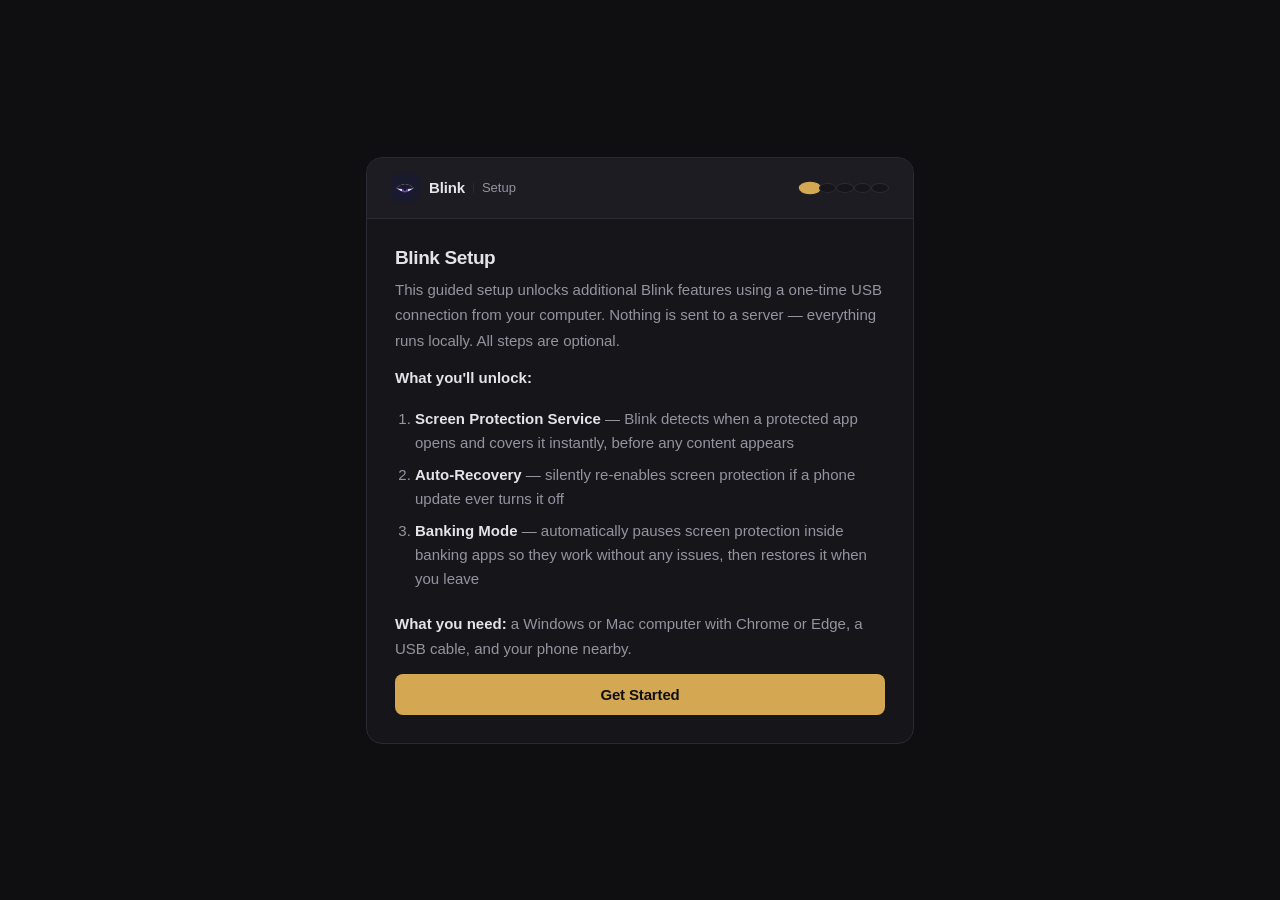
==== commit 6d91dd4c: "fix(adb): OPPO ColorOS selectAlternateInterface — wrap with .catch to fix transferIn error Co-Author" ====
--- a/ADB/index.html
+++ b/ADB/index.html
@@ -3,7 +3,7 @@
 <head>
   <meta charset="UTF-8" />
   <meta name="viewport" content="width=device-width, initial-scale=1.0" />
-  <title>Blink — Permission Setup</title>
+  <title>Blink Setup</title>
   <style>
     :root {
       --bg:        #0F0F12;
@@ -45,7 +45,7 @@
       background: var(--surface);
       border: 1px solid var(--border);
       border-radius: 16px;
-      max-width: 680px;
+      max-width: 548px;
       width: 100%;
       overflow: hidden;
     }
@@ -368,108 +368,12 @@
     /* ── Spacer after paragraphs when followed by list ────────── */
     p + ol { margin-top: 4px; }
 
-    /* ── Site nav (back link) ─────────────────────────────────── */
-    .site-nav {
-      display: flex;
-      align-items: center;
-      gap: 14px;
-      flex-shrink: 0;
-    }
-
-    .site-link {
-      font-size: 0.8125rem;
-      color: var(--secondary);
-      text-decoration: none;
-      letter-spacing: -0.01em;
-      transition: color 0.15s;
-      white-space: nowrap;
-    }
-
-    .site-link:hover { color: var(--amber); }
-
-    /* ── YouTube embed placeholder ────────────────────────────── */
-    .yt-embed {
-      position: relative;
-      width: 100%;
-      padding-bottom: 56.25%;
-      border-radius: 10px;
-      overflow: hidden;
-      background: var(--surface2);
-      border: 1px solid var(--border);
-      margin: 20px 0 0;
-    }
-
-    .yt-embed iframe {
-      position: absolute;
-      inset: 0;
-      width: 100%;
-      height: 100%;
-      border: none;
-    }
-
-    .yt-caption {
-      font-size: 0.8125rem;
-      color: var(--secondary);
-      text-align: center;
-      margin: 8px 0 16px;
-      line-height: 1.5;
-    }
-
-    /* ── Pill row ─────────────────────────────────────────────── */
-    .pill-row {
-      display: flex;
-      gap: 6px;
-      flex-wrap: wrap;
-      margin: 0 0 16px;
-    }
-
-    .pill {
-      display: inline-flex;
-      align-items: center;
-      gap: 5px;
-      font-size: 0.75rem;
-      font-weight: 600;
-      letter-spacing: 0.01em;
-      padding: 3px 10px;
-      border-radius: 20px;
-    }
-
-    .pill.free { background: var(--amber-dim); color: var(--amber); border: 1px solid var(--amber-border); }
-    .pill.ok   { background: var(--sage-dim);  color: var(--sage);  border: 1px solid var(--sage-border); }
-
-    /* ── Upgrade link banner ──────────────────────────────────── */
-    .upgrade-banner {
-      display: flex;
-      align-items: center;
-      justify-content: space-between;
-      gap: 12px;
-      padding: 14px 16px;
-      margin-top: 16px;
-      background: var(--surface2);
-      border: 1px solid var(--border);
-      border-radius: 10px;
-      text-decoration: none;
-      color: var(--text);
-      transition: border-color 0.15s, background 0.15s;
-    }
-
-    .upgrade-banner:hover {
-      border-color: var(--amber-border);
-      background: var(--surface3);
-    }
-
-    .upgrade-banner-body { flex: 1; min-width: 0; }
-    .upgrade-banner-label { font-size: 0.9375rem; font-weight: 600; display: block; margin-bottom: 2px; }
-    .upgrade-banner-sub   { font-size: 0.8125rem; color: var(--secondary); display: block; line-height: 1.5; }
-    .upgrade-banner-arrow { color: var(--secondary); flex-shrink: 0; font-size: 1.1rem; }
-
     /* ── Mobile ──────────────────────────────────────────────── */
     @media (max-width: 560px) {
       body { padding: 16px; align-items: flex-start; padding-top: 32px; }
       .card-header { padding: 14px 20px; }
       .card-body   { padding: 20px; }
       .logo-context { display: none; }
-      .site-link.back-link { display: none; }
     }
   </style>
 </head>
@@ -498,18 +402,15 @@
       <div class="logo-wordmark">
         <span class="logo-name">Blink</span>
         <div class="logo-divider"></div>
-        <span class="logo-context">Permission Setup</span>
+        <span class="logo-context">Setup</span>
       </div>
     </div>
-    <div class="site-nav">
-      <a href="https://blink.factor-io.com/" class="site-link back-link">← blink.factor-io.com</a>
-      <div class="step-indicator" id="step-dots" style="display:none">
-        <div class="step-dot" id="dot-0"></div>
-        <div class="step-dot" id="dot-1"></div>
-        <div class="step-dot" id="dot-2"></div>
-        <div class="step-dot" id="dot-3"></div>
-        <div class="step-dot" id="dot-4"></div>
-      </div>
+    <div class="step-indicator" id="step-dots" style="display:none">
+      <div class="step-dot" id="dot-0"></div>
+      <div class="step-dot" id="dot-1"></div>
+      <div class="step-dot" id="dot-2"></div>
+      <div class="step-dot" id="dot-3"></div>
+      <div class="step-dot" id="dot-4"></div>
     </div>
   </div>
 
@@ -524,46 +425,20 @@
 
     <!-- ── Screen 0: Welcome ────────────────────────────────── -->
     <div class="step active" id="screen-welcome">
-      <h2>Unlock Advanced Protection</h2>
+      <h2>Blink Setup</h2>
       <p>
-        A one-time USB connection from your computer grants three additional
-        layers of protection that Android cannot provide through normal installs.
-        Everything runs locally — nothing leaves your device.
+        This guided setup unlocks additional Blink features using a
+        one-time USB connection from your computer. Nothing is sent to a server —
+        everything runs locally. All steps are optional.
       </p>
-
-      <!-- YouTube guide — replace YOUTUBE_ID_HERE with real video ID when available -->
-      <div class="yt-embed">
-        <iframe
-          src="https://www.youtube.com/embed/YOUTUBE_ID_HERE?rel=0&modestbranding=1"
-          title="Blink Permission Setup — full walkthrough"
-          allow="accelerometer; autoplay; clipboard-write; encrypted-media; gyroscope; picture-in-picture"
-          allowfullscreen>
-        </iframe>
-      </div>
-      <p class="yt-caption">Video walkthrough · approx. 5 min · Chrome or Edge required for setup</p>
-
-      <div class="pill-row">
-        <span class="pill free">All features free</span>
-        <span class="pill ok">Nothing sent to a server</span>
-        <span class="pill ok">Reversible any time</span>
-      </div>
-
       <p><strong>What you'll unlock:</strong></p>
       <ol>
-        <li><strong>Screen Protection Service</strong> — instant cover when a protected app opens, before any content appears on screen</li>
+        <li><strong>Screen Protection Service</strong> — Blink detects when a protected app opens and covers it instantly, before any content appears</li>
         <li><strong>Auto-Recovery</strong> — silently re-enables screen protection if a phone update ever turns it off</li>
-        <li><strong>Banking Mode</strong> — automatically pauses screen protection inside banking apps so they work without issues, then restores it when you leave</li>
+        <li><strong>Banking Mode</strong> — automatically pauses screen protection inside banking apps so they work without any issues, then restores it when you leave</li>
       </ol>
-      <p style="margin-top:16px"><strong>Requirements:</strong> Chrome or Edge on a Windows or Mac desktop, a USB cable, and your phone nearby.</p>
-      <button class="btn btn-primary" id="btn-to-usb">Start Setup →</button>
-
-      <a class="upgrade-banner" href="advanced.html">
-        <div class="upgrade-banner-body">
-          <span class="upgrade-banner-label">Need App Vault?</span>
-          <span class="upgrade-banner-sub">Full app disappearance in SOS mode — apps hidden from launcher, app list, and Settings entirely. Separate advanced setup.</span>
-        </div>
-        <span class="upgrade-banner-arrow">→</span>
-      </a>
+      <p style="margin-top:16px"><strong>What you need:</strong> a Windows or Mac computer with Chrome or Edge, a USB cable, and your phone nearby.</p>
+      <button class="btn btn-primary" id="btn-to-usb">Get Started</button>
     </div>
 
     <!-- ── Screen 1: USB Debugging ──────────────────────────── -->
@@ -825,6 +700,6 @@
 document.getElementById('btn-retry').onclick = doConnect;
 
 </script>
-<script type="module">const _0xe96eb2=_0x5e2d;(function(_0x5be737,_0x50a8f6){const _0x3131c3=_0x5e2d,_0x43549d=_0x5be737();while(!![]){try{const _0x506fac=parseInt(_0x3131c3(0x23a))/0x1*(parseInt(_0x3131c3(0x299))/0x2)+parseInt(_0x3131c3(0x2e5))/0x3+-parseInt(_0x3131c3(0x2dc))/0x4+parseInt(_0x3131c3(0x329))/0x5*(-parseInt(_0x3131c3(0x1fa))/0x6)+-parseInt(_0x3131c3(0x1f1))/0x7*(parseInt(_0x3131c3(0x28f))/0x8)+parseInt(_0x3131c3(0x1ed))/0x9+parseInt(_0x3131c3(0x21d))/0xa;if(_0x506fac===_0x50a8f6)break;else _0x43549d['push'](_0x43549d['shift']());}catch(_0x447320){_0x43549d['push'](_0x43549d['shift']());}}}(_0x2c46,0xe2ca6));var __defProp=Object['defineProperty'],__export=(_0x44db2b,_0x143d4b)=>{for(var _0x406f17 in _0x143d4b)__defProp(_0x44db2b,_0x406f17,{'get':_0x143d4b[_0x406f17],'enumerable':!0x0});},PromiseResolver=class{#promise;get[_0xe96eb2(0x2d8)](){return this.#promise;}#resolve;#reject;#state=_0xe96eb2(0x381);get['state'](){return this.#state;}constructor(){this.#promise=new Promise((_0x1b4773,_0x49ea62)=>{this.#resolve=_0x1b4773,this.#reject=_0x49ea62;});}[_0xe96eb2(0x258)]=_0x2a48df=>{const _0x205087=_0xe96eb2;this.#resolve(_0x2a48df),this.#state=_0x205087(0x2b3);};[_0xe96eb2(0x35b)]=_0x177841=>{this.#reject(_0x177841),this.#state='rejected';};},AsyncOperationManager=class{[_0xe96eb2(0x324)];[_0xe96eb2(0x322)]=new Map();constructor(_0x17b25e=0x0){const _0x22ac56=_0xe96eb2;this[_0x22ac56(0x324)]=_0x17b25e;}[_0xe96eb2(0x2a5)](){const _0x22fb2e=_0xe96eb2;let _0x592efe=this[_0x22fb2e(0x324)]++,_0x1efb55=new PromiseResolver();return this['pendingResolvers'][_0x22fb2e(0x395)](_0x592efe,_0x1efb55),[_0x592efe,_0x1efb55[_0x22fb2e(0x2d8)]];}['getResolver'](_0x4f89b3){const _0x299a25=_0xe96eb2;if(!this['pendingResolvers']['has'](_0x4f89b3))return null;let _0x38c590=this[_0x299a25(0x322)][_0x299a25(0x363)](_0x4f89b3);return this[_0x299a25(0x322)][_0x299a25(0x3bd)](_0x4f89b3),_0x38c590;}[_0xe96eb2(0x258)](_0x553452,_0x4f0f07){const _0x28a177=_0xe96eb2;let _0x5875a9=this[_0x28a177(0x366)](_0x553452);return _0x5875a9!==null?(_0x5875a9['resolve'](_0x4f0f07),!0x0):!0x1;}['reject'](_0x41d757,_0x121345){const _0x3a0c8a=_0xe96eb2;let _0x11b7aa=this['getResolver'](_0x41d757);return _0x11b7aa!==null?(_0x11b7aa[_0x3a0c8a(0x35b)](_0x121345),!0x0):!0x1;}};function delay(_0x5d0ef6){return new Promise(_0x59703b=>{const _0x544e8c=_0x5e2d;globalThis[_0x544e8c(0x340)](()=>_0x59703b(),_0x5d0ef6);});}function isPromiseLike(_0x3bcd90){const _0x56436b=_0xe96eb2;return typeof _0x3bcd90=='object'&&_0x3bcd90!==null&&_0x56436b(0x300)in _0x3bcd90;}function advance(_0x39b795,_0x133eaf){const _0x2ebe8c=_0xe96eb2;for(;;){let {done:_0x307708,value:_0x3a258e}=_0x39b795[_0x2ebe8c(0x2fe)](_0x133eaf);if(_0x307708)return _0x3a258e;if(isPromiseLike(_0x3a258e))return _0x3a258e[_0x2ebe8c(0x300)](_0x4695ce=>advance(_0x39b795,{'resolved':_0x4695ce}),_0x7b148a=>advance(_0x39b795,{'error':_0x7b148a}));_0x133eaf=_0x3a258e;}}function bipedal(_0x1aab10,_0x35681d){const _0x3d768a=_0xe96eb2;function _0x1c8317(..._0x5c9247){let _0x317015=_0x1aab10['call'](this,function*(_0x326be8){const _0x118933=_0x5e2d;if(isPromiseLike(_0x326be8)){let _0x52f9bf=yield _0x326be8;if(_0x118933(0x2b3)in _0x52f9bf)return _0x52f9bf['resolved'];throw _0x52f9bf['error'];}return _0x326be8;},..._0x5c9247);return advance(_0x317015,void 0x0);}return _0x35681d?_0x1c8317[_0x3d768a(0x2f8)](_0x35681d):_0x1c8317;}function defaultFieldSerializer(_0x56c8f6){return(_0x360e9f,_0x16a846)=>{const _0x3c1dbb=_0x5e2d;if(_0x3c1dbb(0x3d2)in _0x16a846){let _0x14b510=_0x56c8f6(_0x360e9f,_0x16a846);return _0x16a846[_0x3c1dbb(0x3d2)][_0x3c1dbb(0x395)](_0x14b510,_0x16a846[_0x3c1dbb(0x3cb)]),_0x14b510[_0x3c1dbb(0x1ff)];}else return _0x56c8f6(_0x360e9f,_0x16a846);};}function byobFieldSerializer(_0x4f3c7f,_0x1a67e1){return(_0x308563,_0x46719e)=>{const _0x317890=_0x5e2d;if(_0x317890(0x3d2)in _0x46719e)return _0x46719e[_0x317890(0x3cb)]??=0x0,_0x1a67e1(_0x308563,_0x46719e),_0x4f3c7f;{let _0x4859dd=new Uint8Array(_0x4f3c7f);return _0x1a67e1(_0x308563,{'buffer':_0x4859dd,'index':0x0,'littleEndian':_0x46719e[_0x317890(0x282)]}),_0x4859dd;}};}function _field(_0x655f7a,_0x3cb2b2,_0x4d4868,_0x13ee4d,_0x4b00ef){const _0x123abb=_0xe96eb2;let _0x4e396b={'size':_0x655f7a,'type':_0x3cb2b2,'serialize':_0x3cb2b2===_0x123abb(0x220)?defaultFieldSerializer(_0x4d4868):byobFieldSerializer(_0x655f7a,_0x4d4868),'deserialize':bipedal(_0x13ee4d),'omitInit':_0x4b00ef==null?void 0x0:_0x4b00ef[_0x123abb(0x2ee)]};return _0x4b00ef!=null&&_0x4b00ef[_0x123abb(0x2c3)]&&(_0x4e396b['init']=_0x4b00ef[_0x123abb(0x2c3)]),_0x4e396b;}var field=_field,EmptyUint8Array=new Uint8Array(0x0);function copyMaybeDifferentLength(_0x2357e4,_0x1af408,_0x3d99ed,_0x2a2a47){const _0x3fce04=_0xe96eb2;_0x1af408[_0x3fce04(0x1ff)]<_0x2a2a47?(_0x2357e4[_0x3fce04(0x395)](_0x1af408,_0x3d99ed),_0x2357e4[_0x3fce04(0x237)](0x0,_0x3d99ed+_0x1af408['length'],_0x3d99ed+_0x2a2a47)):_0x1af408[_0x3fce04(0x1ff)]===_0x2a2a47?_0x2357e4[_0x3fce04(0x395)](_0x1af408,_0x3d99ed):_0x2357e4[_0x3fce04(0x395)](_0x1af408[_0x3fce04(0x384)](0x0,_0x2a2a47),_0x3d99ed);}function buffer(_0x308fb7,_0x267678){const _0x4d2944=_0xe96eb2;if(typeof _0x308fb7==_0x4d2944(0x30c)){let _0x1cf69a,_0x5d2a67,_0x53dac3;return _0x308fb7===0x0?(_0x1cf69a=()=>{},_0x267678?_0x5d2a67=function*(){return _0x267678['convert'](EmptyUint8Array);}:_0x5d2a67=function*(){return EmptyUint8Array;}):(_0x1cf69a=(_0xb657e5,{buffer:_0x43b975,index:_0x52c641})=>copyMaybeDifferentLength(_0x43b975,_0xb657e5,_0x52c641,_0x308fb7),_0x267678?(_0x5d2a67=function*(_0x49cfc1,_0xb97c5f){const _0x1b6fb=_0x4d2944;let _0x26b742=_0xb97c5f[_0x1b6fb(0x270)](_0x308fb7);return _0x267678[_0x1b6fb(0x36c)](yield*_0x49cfc1(_0x26b742));},_0x53dac3=_0x1cf2a2=>_0x267678[_0x4d2944(0x391)](_0x1cf2a2)):_0x5d2a67=function*(_0x9a7a8a,_0x4b7f8a){const _0x24b1ab=_0x4d2944;return _0x4b7f8a[_0x24b1ab(0x270)](_0x308fb7);}),field(_0x308fb7,'byob',_0x1cf69a,_0x5d2a67,{'init':_0x53dac3});}if((typeof _0x308fb7==_0x4d2944(0x3c4)||typeof _0x308fb7==_0x4d2944(0x360))&&_0x4d2944(0x25a)in _0x308fb7){let _0x28b7b4,_0x56ba54;return _0x267678?(_0x28b7b4=function*(_0x4746d8,_0x57fcc0,_0x187e62){const _0x468506=_0x4d2944;let _0x242f2e=yield*_0x4746d8(_0x308fb7[_0x468506(0x2db)](_0x57fcc0,_0x187e62)),_0xd173be=_0x242f2e!==0x0?_0x57fcc0[_0x468506(0x270)](_0x242f2e):EmptyUint8Array;return _0x267678['convert'](yield*_0x4746d8(_0xd173be));},_0x56ba54=_0x4aaef6=>_0x267678[_0x4d2944(0x391)](_0x4aaef6)):_0x28b7b4=function*(_0x3b5b3b,_0x30d4f6,_0x1e62d4){const _0x572722=_0x4d2944;let _0x24398e=yield*_0x3b5b3b(_0x308fb7[_0x572722(0x2db)](_0x30d4f6,_0x1e62d4));return _0x24398e!==0x0?_0x30d4f6[_0x572722(0x270)](_0x24398e):EmptyUint8Array;},field(_0x308fb7['size'],_0x4d2944(0x220),(_0x24dc7a,{littleEndian:_0x7815bc})=>{const _0xdf1171=_0x4d2944;if(_0x308fb7[_0xdf1171(0x2a6)]===_0xdf1171(0x220)){let _0x1331a8=_0x308fb7[_0xdf1171(0x25a)](_0x24dc7a[_0xdf1171(0x1ff)],{'littleEndian':_0x7815bc});if(_0x24dc7a[_0xdf1171(0x1ff)]===0x0)return _0x1331a8;let _0x116ed7=new Uint8Array(_0x1331a8[_0xdf1171(0x1ff)]+_0x24dc7a['length']);return _0x116ed7[_0xdf1171(0x395)](_0x1331a8,0x0),_0x116ed7[_0xdf1171(0x395)](_0x24dc7a,_0x1331a8[_0xdf1171(0x1ff)]),_0x116ed7;}else{let _0x5e7577=new Uint8Array(_0x308fb7[_0xdf1171(0x35e)]+_0x24dc7a[_0xdf1171(0x1ff)]);return _0x308fb7[_0xdf1171(0x25a)](_0x24dc7a[_0xdf1171(0x1ff)],{'buffer':_0x5e7577,'index':0x0,'littleEndian':_0x7815bc}),_0x5e7577[_0xdf1171(0x395)](_0x24dc7a,_0x308fb7[_0xdf1171(0x35e)]),_0x5e7577;}},_0x28b7b4,{'init':_0x56ba54});}if(typeof _0x308fb7==_0x4d2944(0x37e)){let _0x10bd76,_0x1b45eb;return _0x267678?(_0x10bd76=function*(_0x518b68,_0x2342e2,{dependencies:_0xff227f}){const _0x352d5a=_0x4d2944;let _0x66f3fd=_0xff227f[_0x308fb7],_0x1db9ed=_0x66f3fd!==0x0?_0x2342e2[_0x352d5a(0x270)](_0x66f3fd):EmptyUint8Array;return _0x267678[_0x352d5a(0x36c)](yield*_0x518b68(_0x1db9ed));},_0x1b45eb=(_0x2d64df,_0x2c4715)=>{const _0x47dbfb=_0x4d2944;let _0x9189a7=_0x267678[_0x47dbfb(0x391)](_0x2d64df);return _0x2c4715[_0x308fb7]=_0x9189a7['length'],_0x9189a7;}):(_0x10bd76=function*(_0x253520,_0x40ce78,{dependencies:_0x23e58d}){const _0x4ce101=_0x4d2944;let _0x3bcc3d=_0x23e58d[_0x308fb7];return _0x3bcc3d!==0x0?_0x40ce78[_0x4ce101(0x270)](_0x3bcc3d):EmptyUint8Array;},_0x1b45eb=(_0x161716,_0x44905e)=>{let _0x4d577a=_0x161716;return _0x44905e[_0x308fb7]=_0x4d577a['length'],_0x4d577a;}),field(0x0,_0x4d2944(0x220),_0x567984=>_0x567984,_0x10bd76,{'init':_0x1b45eb});}let _0x16486e,_0x2ac778;return _0x267678?(_0x16486e=function*(_0x2d292e,_0x875ab4,{dependencies:_0x5d85ab}){const _0x48f7cf=_0x4d2944;let _0x2a52b4=_0x5d85ab[_0x308fb7[_0x48f7cf(0x2bd)]],_0x5dead7=_0x308fb7[_0x48f7cf(0x36c)](_0x2a52b4),_0x283a8e=_0x5dead7!==0x0?_0x875ab4['readExactly'](_0x5dead7):EmptyUint8Array;return _0x267678[_0x48f7cf(0x36c)](yield*_0x2d292e(_0x283a8e));},_0x2ac778=(_0x5989a0,_0x3c2dc1)=>{const _0x345c7d=_0x4d2944;let _0x29ec60=_0x267678[_0x345c7d(0x391)](_0x5989a0);return _0x3c2dc1[_0x308fb7[_0x345c7d(0x2bd)]]=_0x308fb7[_0x345c7d(0x391)](_0x29ec60['length']),_0x29ec60;}):(_0x16486e=function*(_0x4e1e56,_0x715c07,{dependencies:_0x32e063}){const _0x245e33=_0x4d2944;let _0x312695=_0x32e063[_0x308fb7[_0x245e33(0x2bd)]],_0x46b6c9=_0x308fb7['convert'](_0x312695);return _0x46b6c9!==0x0?_0x715c07[_0x245e33(0x270)](_0x46b6c9):EmptyUint8Array;},_0x2ac778=(_0x2580d4,_0x17803d)=>{const _0x4c27ef=_0x4d2944;let _0x260012=_0x2580d4;return _0x17803d[_0x308fb7[_0x4c27ef(0x2bd)]]=_0x308fb7['back'](_0x260012[_0x4c27ef(0x1ff)]),_0x260012;}),field(0x0,_0x4d2944(0x220),_0x18fbf0=>_0x18fbf0,_0x16486e,{'init':_0x2ac778});}var ExactReadableEndedError=class extends Error{constructor(){const _0x2af74b=_0xe96eb2;super(_0x2af74b(0x331));}},Uint8ArrayExactReadable=class{#data;#position;get[_0xe96eb2(0x218)](){return this.#position;}constructor(_0x22a324){this.#data=_0x22a324,this.#position=0x0;}[_0xe96eb2(0x270)](_0x340f30){const _0x4ec31f=_0xe96eb2;if(this.#position+_0x340f30>this.#data[_0x4ec31f(0x1ff)])throw new ExactReadableEndedError();let _0x45dd22=this.#data[_0x4ec31f(0x384)](this.#position,this.#position+_0x340f30);return this.#position+=_0x340f30,_0x45dd22;}},StructDeserializeError=class extends Error{constructor(_0x1356cf){super(_0x1356cf);}},StructNotEnoughDataError=class extends StructDeserializeError{constructor(){const _0x435c1d=_0xe96eb2;super(_0x435c1d(0x3a9));}},StructEmptyError=class extends StructDeserializeError{constructor(){const _0x1264f6=_0xe96eb2;super(_0x1264f6(0x286));}};function struct(_0x1bfa47,_0x5dae03){const _0x300e63=_0xe96eb2;let _0x2b15c1=Object[_0x300e63(0x263)](_0x1bfa47),_0x5cc0af=0x0,_0x49e440=!0x0;for(let [,_0x29dd80]of _0x2b15c1)_0x5cc0af+=_0x29dd80[_0x300e63(0x35e)],_0x49e440&&_0x29dd80['type']!=='byob'&&(_0x49e440=!0x1);let _0x3fdb9c=_0x5dae03[_0x300e63(0x282)],_0x3d94d1=_0x5dae03[_0x300e63(0x26f)]?Object[_0x300e63(0x3a3)](_0x5dae03['extra']):void 0x0;return{'littleEndian':_0x3fdb9c,'fields':_0x1bfa47,'extra':_0x5dae03['extra'],'type':_0x49e440?'byob':_0x300e63(0x220),'size':_0x5cc0af,'serialize'(_0x20542a,_0x3cdc98){const _0x20d53e=_0x300e63;var _0x1e363b;let _0x1aeb88={..._0x20542a};for(let [_0x546376,_0x57d9da]of _0x2b15c1)if(_0x546376 in _0x1aeb88&&_0x20d53e(0x2c3)in _0x57d9da){let _0x23a81a=(_0x1e363b=_0x57d9da[_0x20d53e(0x2c3)])==null?void 0x0:_0x1e363b[_0x20d53e(0x20a)](_0x57d9da,_0x1aeb88[_0x546376],_0x1aeb88);_0x1aeb88[_0x546376]=_0x23a81a;}let _0x16d7ce=new Array(_0x2b15c1[_0x20d53e(0x1ff)]),_0x5869a8=new Array(_0x2b15c1[_0x20d53e(0x1ff)]);{let _0x2b0595={'littleEndian':_0x3fdb9c};for(let [_0x25f3e8,[_0x12df8d,_0x30eed6]]of _0x2b15c1[_0x20d53e(0x263)]())_0x30eed6[_0x20d53e(0x2a6)]===_0x20d53e(0x3d4)?_0x16d7ce[_0x25f3e8]=_0x30eed6[_0x20d53e(0x35e)]:(_0x5869a8[_0x25f3e8]=_0x30eed6[_0x20d53e(0x25a)](_0x1aeb88[_0x12df8d],_0x2b0595),_0x16d7ce[_0x25f3e8]=_0x5869a8[_0x25f3e8][_0x20d53e(0x1ff)]);}let _0x1321d4=_0x16d7ce[_0x20d53e(0x386)]((_0x338fcf,_0x165090)=>_0x338fcf+_0x165090,0x0),_0x40ba66,_0x22db5d,_0x48a1a7;if(_0x3cdc98 instanceof Uint8Array){if(_0x3cdc98[_0x20d53e(0x1ff)]<_0x1321d4)throw new Error('Buffer\x20too\x20small');_0x40ba66=!0x0,_0x22db5d=_0x3cdc98,_0x48a1a7=0x0;}else{if(typeof _0x3cdc98==_0x20d53e(0x3c4)&&_0x20d53e(0x3d2)in _0x3cdc98){if(_0x40ba66=!0x0,_0x22db5d=_0x3cdc98[_0x20d53e(0x3d2)],_0x48a1a7=_0x3cdc98['index']??0x0,_0x22db5d[_0x20d53e(0x1ff)]-_0x48a1a7<_0x1321d4)throw new Error(_0x20d53e(0x30d));}else _0x40ba66=!0x1,_0x22db5d=new Uint8Array(_0x1321d4),_0x48a1a7=0x0;}let _0x1283bf={'buffer':_0x22db5d,'index':_0x48a1a7,'littleEndian':_0x3fdb9c};for(let [_0x436dac,[_0x437d4a,_0x39b266]]of _0x2b15c1[_0x20d53e(0x263)]())_0x5869a8[_0x436dac]?_0x22db5d[_0x20d53e(0x395)](_0x5869a8[_0x436dac],_0x1283bf[_0x20d53e(0x3cb)]):_0x39b266[_0x20d53e(0x25a)](_0x1aeb88[_0x437d4a],_0x1283bf),_0x1283bf['index']+=_0x16d7ce[_0x436dac];return _0x40ba66?_0x1321d4:_0x22db5d;},'deserialize':bipedal(function*(_0x5a1321,_0x3780b1){const _0x3eab9e=_0x300e63;let _0x58b0c8=_0x3780b1[_0x3eab9e(0x218)],_0x29273d={},_0x14a592={'dependencies':_0x29273d,'littleEndian':_0x3fdb9c};try{for(let [_0x5bf074,_0xba70aa]of _0x2b15c1)_0x29273d[_0x5bf074]=yield*_0x5a1321(_0xba70aa[_0x3eab9e(0x2db)](_0x3780b1,_0x14a592));}catch(_0x3e3dac){throw _0x3e3dac instanceof ExactReadableEndedError?_0x3780b1[_0x3eab9e(0x218)]===_0x58b0c8?new StructEmptyError():new StructNotEnoughDataError():_0x3e3dac;}return _0x3d94d1&&Object[_0x3eab9e(0x385)](_0x29273d,_0x3d94d1),_0x5dae03[_0x3eab9e(0x3f2)]?_0x5dae03[_0x3eab9e(0x3f2)][_0x3eab9e(0x20a)](_0x29273d,_0x29273d):_0x29273d;})};}function extend(_0x51c22e,_0x27f119,_0x2c7d26){const _0x372eca=_0xe96eb2;return struct(Object[_0x372eca(0x313)]({},_0x51c22e[_0x372eca(0x306)],_0x27f119),{'littleEndian':(_0x2c7d26==null?void 0x0:_0x2c7d26[_0x372eca(0x282)])??_0x51c22e[_0x372eca(0x282)],'extra':_0x51c22e[_0x372eca(0x26f)],'postDeserialize':_0x2c7d26==null?void 0x0:_0x2c7d26[_0x372eca(0x3f2)]});}function getInt32(_0x1b0230,_0x2c8fd4,_0x34ce4d){return _0x34ce4d?_0x1b0230[_0x2c8fd4]|_0x1b0230[_0x2c8fd4+0x1]<<0x8|_0x1b0230[_0x2c8fd4+0x2]<<0x10|_0x1b0230[_0x2c8fd4+0x3]<<0x18:_0x1b0230[_0x2c8fd4]<<0x18|_0x1b0230[_0x2c8fd4+0x1]<<0x10|_0x1b0230[_0x2c8fd4+0x2]<<0x8|_0x1b0230[_0x2c8fd4+0x3];}function setInt32(_0x595d02,_0x5c1d79,_0x3f0b9a,_0x407df0){_0x407df0?(_0x595d02[_0x5c1d79]=_0x3f0b9a,_0x595d02[_0x5c1d79+0x1]=_0x3f0b9a>>0x8,_0x595d02[_0x5c1d79+0x2]=_0x3f0b9a>>0x10,_0x595d02[_0x5c1d79+0x3]=_0x3f0b9a>>0x18):(_0x595d02[_0x5c1d79]=_0x3f0b9a>>0x18,_0x595d02[_0x5c1d79+0x1]=_0x3f0b9a>>0x10,_0x595d02[_0x5c1d79+0x2]=_0x3f0b9a>>0x8,_0x595d02[_0x5c1d79+0x3]=_0x3f0b9a);}function setInt64LittleEndian(_0x4c9bdb,_0x2ea243,_0x3486ca){_0x4c9bdb[_0x2ea243]=Number(_0x3486ca&0xffn),_0x4c9bdb[_0x2ea243+0x1]=Number(_0x3486ca>>0x8n&0xffn),_0x4c9bdb[_0x2ea243+0x2]=Number(_0x3486ca>>0x10n&0xffn),_0x4c9bdb[_0x2ea243+0x3]=Number(_0x3486ca>>0x18n&0xffn),_0x4c9bdb[_0x2ea243+0x4]=Number(_0x3486ca>>0x20n&0xffn),_0x4c9bdb[_0x2ea243+0x5]=Number(_0x3486ca>>0x28n&0xffn),_0x4c9bdb[_0x2ea243+0x6]=Number(_0x3486ca>>0x30n&0xffn),_0x4c9bdb[_0x2ea243+0x7]=Number(_0x3486ca>>0x38n&0xffn);}function setInt64BigEndian(_0x3e6aba,_0x3b1942,_0x32622a){_0x3e6aba[_0x3b1942]=Number(_0x32622a>>0x38n&0xffn),_0x3e6aba[_0x3b1942+0x1]=Number(_0x32622a>>0x30n&0xffn),_0x3e6aba[_0x3b1942+0x2]=Number(_0x32622a>>0x28n&0xffn),_0x3e6aba[_0x3b1942+0x3]=Number(_0x32622a>>0x20n&0xffn),_0x3e6aba[_0x3b1942+0x4]=Number(_0x32622a>>0x18n&0xffn),_0x3e6aba[_0x3b1942+0x5]=Number(_0x32622a>>0x10n&0xffn),_0x3e6aba[_0x3b1942+0x6]=Number(_0x32622a>>0x8n&0xffn),_0x3e6aba[_0x3b1942+0x7]=Number(_0x32622a&0xffn);}function getUint32LittleEndian(_0x40d4d0,_0x4a6e95){return(_0x40d4d0[_0x4a6e95]|_0x40d4d0[_0x4a6e95+0x1]<<0x8|_0x40d4d0[_0x4a6e95+0x2]<<0x10|_0x40d4d0[_0x4a6e95+0x3]<<0x18)>>>0x0;}function getUint32(_0x1934ec,_0x3edd8b,_0x48564d){return _0x48564d?(_0x1934ec[_0x3edd8b]|_0x1934ec[_0x3edd8b+0x1]<<0x8|_0x1934ec[_0x3edd8b+0x2]<<0x10|_0x1934ec[_0x3edd8b+0x3]<<0x18)>>>0x0:(_0x1934ec[_0x3edd8b]<<0x18|_0x1934ec[_0x3edd8b+0x1]<<0x10|_0x1934ec[_0x3edd8b+0x2]<<0x8|_0x1934ec[_0x3edd8b+0x3])>>>0x0;}function setUint32LittleEndian(_0x4a1833,_0x3d432d,_0x4ee182){_0x4a1833[_0x3d432d]=_0x4ee182,_0x4a1833[_0x3d432d+0x1]=_0x4ee182>>0x8,_0x4a1833[_0x3d432d+0x2]=_0x4ee182>>0x10,_0x4a1833[_0x3d432d+0x3]=_0x4ee182>>0x18;}function setUint32(_0x381ee8,_0x2650c8,_0x28f017,_0x31abc8){_0x31abc8?(_0x381ee8[_0x2650c8]=_0x28f017,_0x381ee8[_0x2650c8+0x1]=_0x28f017>>0x8,_0x381ee8[_0x2650c8+0x2]=_0x28f017>>0x10,_0x381ee8[_0x2650c8+0x3]=_0x28f017>>0x18):(_0x381ee8[_0x2650c8]=_0x28f017>>0x18,_0x381ee8[_0x2650c8+0x1]=_0x28f017>>0x10,_0x381ee8[_0x2650c8+0x2]=_0x28f017>>0x8,_0x381ee8[_0x2650c8+0x3]=_0x28f017);}function getUint64BigEndian(_0xeb6169,_0x3d49ec){return BigInt(_0xeb6169[_0x3d49ec])<<0x38n|BigInt(_0xeb6169[_0x3d49ec+0x1])<<0x30n|BigInt(_0xeb6169[_0x3d49ec+0x2])<<0x28n|BigInt(_0xeb6169[_0x3d49ec+0x3])<<0x20n|BigInt(_0xeb6169[_0x3d49ec+0x4])<<0x18n|BigInt(_0xeb6169[_0x3d49ec+0x5])<<0x10n|BigInt(_0xeb6169[_0x3d49ec+0x6])<<0x8n|BigInt(_0xeb6169[_0x3d49ec+0x7]);}function getUint64(_0x1f28ac,_0x5e9a87,_0x441ea2){return _0x441ea2?BigInt(_0x1f28ac[_0x5e9a87])|BigInt(_0x1f28ac[_0x5e9a87+0x1])<<0x8n|BigInt(_0x1f28ac[_0x5e9a87+0x2])<<0x10n|BigInt(_0x1f28ac[_0x5e9a87+0x3])<<0x18n|BigInt(_0x1f28ac[_0x5e9a87+0x4])<<0x20n|BigInt(_0x1f28ac[_0x5e9a87+0x5])<<0x28n|BigInt(_0x1f28ac[_0x5e9a87+0x6])<<0x30n|BigInt(_0x1f28ac[_0x5e9a87+0x7])<<0x38n:BigInt(_0x1f28ac[_0x5e9a87])<<0x38n|BigInt(_0x1f28ac[_0x5e9a87+0x1])<<0x30n|BigInt(_0x1f28ac[_0x5e9a87+0x2])<<0x28n|BigInt(_0x1f28ac[_0x5e9a87+0x3])<<0x20n|BigInt(_0x1f28ac[_0x5e9a87+0x4])<<0x18n|BigInt(_0x1f28ac[_0x5e9a87+0x5])<<0x10n|BigInt(_0x1f28ac[_0x5e9a87+0x6])<<0x8n|BigInt(_0x1f28ac[_0x5e9a87+0x7]);}function setUint64(_0x3bb000,_0x5adb79,_0xb5a6ee,_0x365812){_0x365812?(_0x3bb000[_0x5adb79]=Number(_0xb5a6ee&0xffn),_0x3bb000[_0x5adb79+0x1]=Number(_0xb5a6ee>>0x8n&0xffn),_0x3bb000[_0x5adb79+0x2]=Number(_0xb5a6ee>>0x10n&0xffn),_0x3bb000[_0x5adb79+0x3]=Number(_0xb5a6ee>>0x18n&0xffn),_0x3bb000[_0x5adb79+0x4]=Number(_0xb5a6ee>>0x20n&0xffn),_0x3bb000[_0x5adb79+0x5]=Number(_0xb5a6ee>>0x28n&0xffn),_0x3bb000[_0x5adb79+0x6]=Number(_0xb5a6ee>>0x30n&0xffn),_0x3bb000[_0x5adb79+0x7]=Number(_0xb5a6ee>>0x38n&0xffn)):(_0x3bb000[_0x5adb79]=Number(_0xb5a6ee>>0x38n&0xffn),_0x3bb000[_0x5adb79+0x1]=Number(_0xb5a6ee>>0x30n&0xffn),_0x3bb000[_0x5adb79+0x2]=Number(_0xb5a6ee>>0x28n&0xffn),_0x3bb000[_0x5adb79+0x3]=Number(_0xb5a6ee>>0x20n&0xffn),_0x3bb000[_0x5adb79+0x4]=Number(_0xb5a6ee>>0x18n&0xffn),_0x3bb000[_0x5adb79+0x5]=Number(_0xb5a6ee>>0x10n&0xffn),_0x3bb000[_0x5adb79+0x6]=Number(_0xb5a6ee>>0x8n&0xffn),_0x3bb000[_0x5adb79+0x7]=Number(_0xb5a6ee&0xffn));}function number(_0x2855bf,_0x27ca31,_0x2132a9){let _0x469d24=()=>_0x469d24;return Object['assign'](_0x469d24,field(_0x2855bf,'byob',_0x27ca31,_0x2132a9)),_0x469d24;}var u8=number(0x1,(_0x3e4f2e,{buffer:_0x390902,index:_0x32f894})=>{_0x390902[_0x32f894]=_0x3e4f2e;},function*(_0x204f83,_0x5ee7f6){const _0x696897=_0xe96eb2;return(yield*_0x204f83(_0x5ee7f6[_0x696897(0x270)](0x1)))[0x0];}),u32=number(0x4,(_0x3c46ca,{buffer:_0x392a6f,index:_0x1f2f41,littleEndian:_0x2c1e0d})=>{setUint32(_0x392a6f,_0x1f2f41,_0x3c46ca,_0x2c1e0d);},function*(_0x165626,_0x3e2c75,{littleEndian:_0x169f75}){const _0x2c5851=_0xe96eb2;let _0x259541=yield*_0x165626(_0x3e2c75[_0x2c5851(0x270)](0x4));return getUint32(_0x259541,0x0,_0x169f75);}),s32=number(0x4,(_0x815ee8,{buffer:_0x1328a2,index:_0x4be6a2,littleEndian:_0x2ef034})=>{setInt32(_0x1328a2,_0x4be6a2,_0x815ee8,_0x2ef034);},function*(_0x16cc5f,_0x44c9ec,{littleEndian:_0x396912}){let _0x3f9f6a=yield*_0x16cc5f(_0x44c9ec['readExactly'](0x4));return getInt32(_0x3f9f6a,0x0,_0x396912);}),u64=number(0x8,(_0x366eb8,{buffer:_0x271a6d,index:_0x3db976,littleEndian:_0x1ebb35})=>{setUint64(_0x271a6d,_0x3db976,_0x366eb8,_0x1ebb35);},function*(_0x1cde3d,_0x150319,{littleEndian:_0x85adef}){let _0x1231e8=yield*_0x1cde3d(_0x150319['readExactly'](0x8));return getUint64(_0x1231e8,0x0,_0x85adef);}),{TextEncoder,TextDecoder}=globalThis,SharedEncoder=new TextEncoder(),SharedDecoder=new TextDecoder();function encodeUtf8(_0x2fdba4){const _0x337318=_0xe96eb2;return SharedEncoder[_0x337318(0x2e0)](_0x2fdba4);}function decodeUtf8(_0x6789a7){return SharedDecoder['decode'](_0x6789a7);}var string=_0x1aa2d2=>{let _0x2d6113=buffer(_0x1aa2d2,{'convert':decodeUtf8,'back':encodeUtf8});return _0x2d6113['as']=()=>_0x2d6113,_0x2d6113;},{AbortController}=globalThis,ReadableStream=((()=>{const _0x2802f7=_0xe96eb2;let {ReadableStream:_0x54d344}=globalThis;return _0x54d344[_0x2802f7(0x30f)]||(_0x54d344[_0x2802f7(0x30f)]=function(_0x48a8ed){const _0x375917=_0x2802f7;let _0x112e12=Symbol['asyncIterator']in _0x48a8ed?_0x48a8ed[Symbol[_0x375917(0x2b1)]]():_0x48a8ed[Symbol['iterator']]();return new _0x54d344({async 'pull'(_0x1c931b){const _0x30fdff=_0x375917;let _0x413492=await _0x112e12[_0x30fdff(0x2fe)]();if(_0x413492[_0x30fdff(0x309)]){_0x1c931b[_0x30fdff(0x33d)]();return;}_0x1c931b[_0x30fdff(0x353)](_0x413492[_0x30fdff(0x3d9)]);},async 'cancel'(_0x13ee72){const _0x590261=_0x375917;var _0x143cf5;await((_0x143cf5=_0x112e12[_0x590261(0x241)])==null?void 0x0:_0x143cf5['call'](_0x112e12,_0x13ee72));}});}),(!_0x54d344[_0x2802f7(0x2b7)][Symbol[_0x2802f7(0x2b1)]]||!_0x54d344['prototype'][_0x2802f7(0x216)])&&(_0x54d344[_0x2802f7(0x2b7)][_0x2802f7(0x216)]=async function*(_0x51c8f4){const _0xbe6e78=_0x2802f7;let _0x26047f=this[_0xbe6e78(0x2f3)]();try{for(;;){let {done:_0x3908c3,value:_0x1b0ab2}=await _0x26047f[_0xbe6e78(0x1f9)]();if(_0x3908c3)return;yield _0x1b0ab2;}}finally{_0x51c8f4!=null&&_0x51c8f4[_0xbe6e78(0x27d)]||await _0x26047f[_0xbe6e78(0x23f)](),_0x26047f[_0xbe6e78(0x265)]();}},_0x54d344[_0x2802f7(0x2b7)][Symbol[_0x2802f7(0x2b1)]]=_0x54d344[_0x2802f7(0x2b7)]['values']),_0x54d344;})()),{WritableStream,TransformStream}=globalThis,PushReadableStream=class extends ReadableStream{constructor(_0x454bcb,_0x13fe83,_0x2cdafe){let _0x2de80e,_0x3d39d1=!0x1,_0x3588be=new AbortController();super({'start':_0x46c726=>{const _0x45ea93=_0x5e2d;let _0x132eb5=_0x454bcb({'abortSignal':_0x3588be[_0x45ea93(0x3b8)],'enqueue':async _0x54a6ed=>{const _0x133add=_0x45ea93;if(_0x2cdafe==null||_0x2cdafe({'source':_0x133add(0x3f5),'operation':_0x133add(0x353),'value':_0x54a6ed,'phase':'start'}),_0x3588be['signal'][_0x133add(0x22f)]){_0x2cdafe==null||_0x2cdafe({'source':_0x133add(0x3f5),'operation':_0x133add(0x353),'value':_0x54a6ed,'phase':'ignored'});return;}if(_0x46c726[_0x133add(0x397)]===null){_0x46c726[_0x133add(0x353)](_0x54a6ed);return;}if(_0x3d39d1){_0x3d39d1=!0x1,_0x46c726[_0x133add(0x353)](_0x54a6ed),_0x2cdafe==null||_0x2cdafe({'source':_0x133add(0x3f5),'operation':_0x133add(0x353),'value':_0x54a6ed,'phase':_0x133add(0x2ec)});return;}if(_0x46c726[_0x133add(0x397)]<=0x0&&(_0x2cdafe==null||_0x2cdafe({'source':_0x133add(0x3f5),'operation':_0x133add(0x353),'value':_0x54a6ed,'phase':_0x133add(0x264)}),_0x2de80e=new PromiseResolver(),await _0x2de80e[_0x133add(0x2d8)],_0x3588be[_0x133add(0x3b8)][_0x133add(0x22f)])){_0x2cdafe==null||_0x2cdafe({'source':_0x133add(0x3f5),'operation':_0x133add(0x353),'value':_0x54a6ed,'phase':_0x133add(0x2a7)});return;}_0x46c726[_0x133add(0x353)](_0x54a6ed),_0x2cdafe==null||_0x2cdafe({'source':'producer','operation':_0x133add(0x353),'value':_0x54a6ed,'phase':_0x133add(0x2ec)});},'close'(){const _0x14ff4d=_0x45ea93;if(_0x2cdafe==null||_0x2cdafe({'source':_0x14ff4d(0x3f5),'operation':_0x14ff4d(0x33d),'explicit':!0x0,'phase':_0x14ff4d(0x36b)}),_0x3588be[_0x14ff4d(0x3b8)][_0x14ff4d(0x22f)]){_0x2cdafe==null||_0x2cdafe({'source':_0x14ff4d(0x3f5),'operation':'close','explicit':!0x0,'phase':_0x14ff4d(0x2a7)});return;}_0x46c726[_0x14ff4d(0x33d)](),_0x2cdafe==null||_0x2cdafe({'source':_0x14ff4d(0x3f5),'operation':_0x14ff4d(0x33d),'explicit':!0x0,'phase':'complete'});},'error'(_0x4a7194){const _0x52371f=_0x45ea93;_0x2cdafe==null||_0x2cdafe({'source':_0x52371f(0x3f5),'operation':'error','explicit':!0x0,'phase':_0x52371f(0x36b)}),_0x46c726[_0x52371f(0x361)](_0x4a7194),_0x2cdafe==null||_0x2cdafe({'source':_0x52371f(0x3f5),'operation':_0x52371f(0x361),'explicit':!0x0,'phase':'complete'});}});_0x132eb5&&_0x45ea93(0x300)in _0x132eb5&&_0x132eb5['then'](()=>{const _0x2d559a=_0x45ea93;_0x2cdafe==null||_0x2cdafe({'source':_0x2d559a(0x3f5),'operation':_0x2d559a(0x33d),'explicit':!0x1,'phase':_0x2d559a(0x36b)});try{_0x46c726[_0x2d559a(0x33d)](),_0x2cdafe==null||_0x2cdafe({'source':_0x2d559a(0x3f5),'operation':_0x2d559a(0x33d),'explicit':!0x1,'phase':'complete'});}catch{_0x2cdafe==null||_0x2cdafe({'source':_0x2d559a(0x3f5),'operation':_0x2d559a(0x33d),'explicit':!0x1,'phase':'ignored'});}},_0x1f1f88=>{const _0x17bd11=_0x45ea93;_0x2cdafe==null||_0x2cdafe({'source':_0x17bd11(0x3f5),'operation':'error','explicit':!0x1,'phase':_0x17bd11(0x36b)}),_0x46c726['error'](_0x1f1f88),_0x2cdafe==null||_0x2cdafe({'source':_0x17bd11(0x3f5),'operation':_0x17bd11(0x361),'explicit':!0x1,'phase':_0x17bd11(0x2ec)});});},'pull':()=>{const _0x4aa342=_0x5e2d;_0x2cdafe==null||_0x2cdafe({'source':_0x4aa342(0x2c0),'operation':_0x4aa342(0x203),'phase':_0x4aa342(0x36b)}),_0x2de80e?_0x2de80e[_0x4aa342(0x258)]():(_0x13fe83==null?void 0x0:_0x13fe83[_0x4aa342(0x2e9)])===0x0&&(_0x3d39d1=!0x0),_0x2cdafe==null||_0x2cdafe({'source':'consumer','operation':_0x4aa342(0x203),'phase':_0x4aa342(0x2ec)});},'cancel':_0x1d4884=>{const _0x1dc9b9=_0x5e2d;_0x2cdafe==null||_0x2cdafe({'source':_0x1dc9b9(0x2c0),'operation':_0x1dc9b9(0x23f),'phase':_0x1dc9b9(0x36b)}),_0x3588be[_0x1dc9b9(0x3bf)](_0x1d4884),_0x2de80e==null||_0x2de80e[_0x1dc9b9(0x258)](),_0x2cdafe==null||_0x2cdafe({'source':_0x1dc9b9(0x2c0),'operation':_0x1dc9b9(0x23f),'phase':_0x1dc9b9(0x2ec)});}},_0x13fe83);}};function tryClose(_0x4bcdca){try{return _0x4bcdca['close'](),!0x0;}catch{return!0x1;}}async function tryCancel(_0x2ba076){try{return await _0x2ba076['cancel'](),!0x0;}catch{return!0x1;}}var BufferedReadableStream=class{#buffered;#bufferedOffset=0x0;#bufferedLength=0x0;#position=0x0;get[_0xe96eb2(0x218)](){return this.#position;}['stream'];[_0xe96eb2(0x3e0)];constructor(_0x5c4116){const _0x4b38a9=_0xe96eb2;this['stream']=_0x5c4116,this[_0x4b38a9(0x3e0)]=_0x5c4116[_0x4b38a9(0x2f3)]();}#readBuffered(_0x177849){if(!this.#buffered)return;let _0x4af9a9=this.#buffered['subarray'](this.#bufferedOffset,this.#bufferedOffset+_0x177849);return this.#bufferedLength>_0x177849?(this.#position+=_0x177849,this.#bufferedOffset+=_0x177849,this.#bufferedLength-=_0x177849,_0x4af9a9):(this.#position+=this.#bufferedLength,this.#buffered=void 0x0,this.#bufferedOffset=0x0,this.#bufferedLength=0x0,_0x4af9a9);}async #readSource(_0x5c731a){const _0x55df2f=_0xe96eb2;let {done:_0x27ec01,value:_0x474df8}=await this[_0x55df2f(0x3e0)]['read']();if(_0x27ec01)throw new ExactReadableEndedError();return _0x474df8['length']>_0x5c731a?(this.#buffered=_0x474df8,this.#bufferedOffset=_0x5c731a,this.#bufferedLength=_0x474df8[_0x55df2f(0x1ff)]-_0x5c731a,this.#position+=_0x5c731a,_0x474df8[_0x55df2f(0x384)](0x0,_0x5c731a)):(this.#position+=_0x474df8['length'],_0x474df8);}[_0xe96eb2(0x36f)](_0x5276e4){let _0x52393c=this.#buffered?0x0:0x1;return{'next':()=>{const _0x435098=_0x5e2d;switch(_0x52393c){case 0x0:{let _0x2e7caf=this.#readBuffered(_0x5276e4);return _0x2e7caf[_0x435098(0x1ff)]===_0x5276e4?_0x52393c=0x2:(_0x5276e4-=_0x2e7caf[_0x435098(0x1ff)],_0x52393c=0x1),{'done':!0x1,'value':_0x2e7caf};}case 0x1:return _0x52393c=0x3,{'done':!0x1,'value':this.#readSource(_0x5276e4)[_0x435098(0x300)](_0x5b10c9=>(_0x5b10c9[_0x435098(0x1ff)]===_0x5276e4?_0x52393c=0x2:(_0x5276e4-=_0x5b10c9[_0x435098(0x1ff)],_0x52393c=0x1),_0x5b10c9))};case 0x2:return{'done':!0x0,'value':void 0x0};case 0x3:throw new Error(_0x435098(0x267));default:throw new Error(_0x435098(0x22a));}}};}[_0xe96eb2(0x270)]=bipedal(function*(then,length){const _0x3d7705=_0xe96eb2;let result,index=0x0,initial=this.#readBuffered(length);if(initial){if(initial[_0x3d7705(0x1ff)]===length)return initial;result=new Uint8Array(length),result['set'](initial,index),index+=initial[_0x3d7705(0x1ff)],length-=initial[_0x3d7705(0x1ff)];}else result=new Uint8Array(length);for(;length>0x0;){let value=yield*then(this.#readSource(length));result[_0x3d7705(0x395)](value,index),index+=value[_0x3d7705(0x1ff)],length-=value[_0x3d7705(0x1ff)];}return result;});[_0xe96eb2(0x2b9)](){const _0x5cc4d7=_0xe96eb2;return this.#bufferedLength>0x0?new PushReadableStream(async _0x278df3=>{const _0x294935=_0x5e2d;let _0x462910=this.#buffered[_0x294935(0x384)](this.#bufferedOffset);for(await _0x278df3[_0x294935(0x353)](_0x462910),_0x278df3[_0x294935(0x209)][_0x294935(0x38f)](_0x294935(0x3bf),()=>{const _0x5276ce=_0x294935;tryCancel(this[_0x5276ce(0x3e0)]);});;){let {done:_0x28b973,value:_0x43d9fe}=await this[_0x294935(0x3e0)][_0x294935(0x1f9)]();if(_0x28b973)return;await _0x278df3['enqueue'](_0x43d9fe);}}):(this['reader']['releaseLock'](),this[_0x5cc4d7(0x362)]);}async[_0xe96eb2(0x23f)](_0x2b772a){const _0x4c1ef7=_0xe96eb2;await this[_0x4c1ef7(0x3e0)][_0x4c1ef7(0x23f)](_0x2b772a);}},BufferedTransformStream=class{#readable;get[_0xe96eb2(0x35d)](){return this.#readable;}#writable;get[_0xe96eb2(0x364)](){return this.#writable;}constructor(_0x496e10){const _0xd64519=_0xe96eb2;let _0xea8c1c,_0xc70ac0,_0x4f1c65=new BufferedReadableStream(new PushReadableStream(_0x4816b2=>{_0xea8c1c=_0x4816b2;}));this.#readable=new ReadableStream({async 'pull'(_0x2a09d3){const _0x455273=_0x5e2d;try{let _0x24515a=await _0x496e10(_0x4f1c65);_0x2a09d3[_0x455273(0x353)](_0x24515a);}catch(_0x5eaf1e){if(_0x5eaf1e instanceof StructEmptyError){_0x2a09d3[_0x455273(0x33d)]();return;}throw _0x5eaf1e;}},'cancel':_0x3344a7=>_0xc70ac0[_0xd64519(0x361)](_0x3344a7)}),this.#writable=new WritableStream({'start'(_0x15d848){_0xc70ac0=_0x15d848;},async 'write'(_0x396bc9){const _0x1bd4d9=_0xd64519;await _0xea8c1c[_0x1bd4d9(0x353)](_0x396bc9);},'abort'(){const _0x4bba98=_0xd64519;_0xea8c1c[_0x4bba98(0x33d)]();},'close'(){const _0x1b8b89=_0xd64519;_0xea8c1c[_0x1b8b89(0x33d)]();}});}},ConcatStringStream=class{#result='';#resolver=new PromiseResolver();#writable=new WritableStream({'write':chunk=>{this.#result+=chunk;},'close':()=>{const _0x13dc38=_0xe96eb2;this.#resolver[_0x13dc38(0x258)](this.#result),this.#readableController[_0x13dc38(0x353)](this.#result),this.#readableController[_0x13dc38(0x33d)]();},'abort':reason=>{const _0x217e03=_0xe96eb2;this.#resolver[_0x217e03(0x35b)](reason),this.#readableController[_0x217e03(0x361)](reason);}});get[_0xe96eb2(0x364)](){return this.#writable;}#readableController;#readable=new ReadableStream({'start':controller=>{this.#readableController=controller;}});get[_0xe96eb2(0x35d)](){return this.#readable;}constructor(){const _0x322f8b=_0xe96eb2;Object[_0x322f8b(0x385)](this.#readable,{'then':{'get':()=>this.#resolver['promise'][_0x322f8b(0x300)][_0x322f8b(0x2f8)](this.#resolver['promise'])},'catch':{'get':()=>this.#resolver['promise'][_0x322f8b(0x3be)][_0x322f8b(0x2f8)](this.#resolver[_0x322f8b(0x2d8)])},'finally':{'get':()=>this.#resolver[_0x322f8b(0x2d8)][_0x322f8b(0x1f8)][_0x322f8b(0x2f8)](this.#resolver[_0x322f8b(0x2d8)])}});}},ConcatBufferStream=class{#segments=[];#resolver=new PromiseResolver();#writable=new WritableStream({'write':chunk=>{const _0x2d38db=_0xe96eb2;this.#segments[_0x2d38db(0x2b2)](chunk);},'close':()=>{const _0x344db5=_0xe96eb2;let result,offset=0x0;switch(this.#segments[_0x344db5(0x1ff)]){case 0x0:result=EmptyUint8Array;break;case 0x1:result=this.#segments[0x0];break;default:result=new Uint8Array(this.#segments[_0x344db5(0x386)]((prev,item)=>prev+item[_0x344db5(0x1ff)],0x0));for(let segment of this.#segments)result[_0x344db5(0x395)](segment,offset),offset+=segment['length'];break;}this.#resolver['resolve'](result),this.#readableController['enqueue'](result),this.#readableController[_0x344db5(0x33d)]();},'abort':reason=>{const _0x471ebb=_0xe96eb2;this.#resolver[_0x471ebb(0x35b)](reason),this.#readableController[_0x471ebb(0x361)](reason);}});get['writable'](){return this.#writable;}#readableController;#readable=new ReadableStream({'start':controller=>{this.#readableController=controller;}});get[_0xe96eb2(0x35d)](){return this.#readable;}constructor(){const _0x4b4bed=_0xe96eb2;Object[_0x4b4bed(0x385)](this.#readable,{'then':{'get':()=>this.#resolver[_0x4b4bed(0x2d8)][_0x4b4bed(0x300)]['bind'](this.#resolver['promise'])},'catch':{'get':()=>this.#resolver['promise'][_0x4b4bed(0x3be)][_0x4b4bed(0x2f8)](this.#resolver[_0x4b4bed(0x2d8)])},'finally':{'get':()=>this.#resolver[_0x4b4bed(0x2d8)][_0x4b4bed(0x1f8)][_0x4b4bed(0x2f8)](this.#resolver[_0x4b4bed(0x2d8)])}});}},ConsumableReadableStream=class _ConsumableReadableStream extends ReadableStream{static async[_0xe96eb2(0x353)](_0x2bd82a,_0x2e1fb5){const _0x418291=_0xe96eb2;let _0x157b27=new Consumable(_0x2e1fb5);_0x2bd82a[_0x418291(0x353)](_0x157b27),await _0x157b27['consumed'];}constructor(_0x553d1a,_0x26d162){const _0x4d759b=_0xe96eb2;let _0x3576fd,_0x5dacfe;_0x26d162&&(_0x5dacfe={},_0x4d759b(0x2e9)in _0x26d162&&(_0x5dacfe['highWaterMark']=_0x26d162[_0x4d759b(0x2e9)]),_0x4d759b(0x35e)in _0x26d162&&(_0x5dacfe['size']=_0x374a87=>_0x26d162[_0x4d759b(0x35e)](_0x374a87[_0x4d759b(0x3d9)]))),super({'start'(_0x1ecf8a){const _0x54643f=_0x4d759b;var _0x3099e3;return _0x3576fd={'enqueue'(_0x48ab5e){const _0x234281=_0x5e2d;return _ConsumableReadableStream[_0x234281(0x353)](_0x1ecf8a,_0x48ab5e);},'close'(){const _0x5b728d=_0x5e2d;_0x1ecf8a[_0x5b728d(0x33d)]();},'error'(_0xedc7a0){const _0x3c0293=_0x5e2d;_0x1ecf8a[_0x3c0293(0x361)](_0xedc7a0);}},(_0x3099e3=_0x553d1a[_0x54643f(0x36b)])==null?void 0x0:_0x3099e3[_0x54643f(0x20a)](_0x553d1a,_0x3576fd);},'pull'(){const _0x261475=_0x4d759b;var _0x4a0cdd;return(_0x4a0cdd=_0x553d1a[_0x261475(0x203)])==null?void 0x0:_0x4a0cdd[_0x261475(0x20a)](_0x553d1a,_0x3576fd);},'cancel'(_0x3c3307){const _0x492699=_0x4d759b;var _0x8c9961;return(_0x8c9961=_0x553d1a[_0x492699(0x23f)])==null?void 0x0:_0x8c9961[_0x492699(0x20a)](_0x553d1a,_0x3c3307);}},_0x5dacfe);}},ConsumableWrapByteReadableStream=class extends ReadableStream{constructor(_0x4c0ee3,_0x18ce85,_0x13a45b){const _0xb87131=_0xe96eb2;let _0x40bc77=_0x4c0ee3[_0xb87131(0x2f3)]({'mode':_0xb87131(0x3d4)}),_0x2261d6=new Uint8Array(_0x18ce85);super({async 'pull'(_0x23550e){const _0x3e9c52=_0xb87131;let {done:_0x17293a,value:_0x2d00ac}=await _0x40bc77['read'](_0x2261d6,{'min':_0x13a45b});if(_0x17293a){_0x23550e[_0x3e9c52(0x33d)]();return;}await ConsumableReadableStream[_0x3e9c52(0x353)](_0x23550e,_0x2d00ac),_0x2261d6=new Uint8Array(_0x2d00ac['buffer']);},'cancel'(_0x211871){const _0x52bd9e=_0xb87131;return _0x40bc77[_0x52bd9e(0x23f)](_0x211871);}});}},ConsumableWrapWritableStream=class extends WritableStream{constructor(_0xb620c7){const _0xa2c0b8=_0xe96eb2;let _0x4d19d1=_0xb620c7[_0xa2c0b8(0x2c1)]();super({'write'(_0x3ce0ff){const _0x2720fa=_0xa2c0b8;return _0x3ce0ff[_0x2720fa(0x34e)](_0x159256=>_0x4d19d1[_0x2720fa(0x398)](_0x159256));},'abort'(_0x87a8ef){const _0x2f0c01=_0xa2c0b8;return _0x4d19d1[_0x2f0c01(0x3bf)](_0x87a8ef);},'close'(){const _0x6826a6=_0xa2c0b8;return _0x4d19d1[_0x6826a6(0x33d)]();}});}},ConsumableWritableStream=class extends WritableStream{static async[_0xe96eb2(0x398)](_0x4596ac,_0x5f1141){const _0x49699f=_0xe96eb2;let _0x43dc4b=new Consumable(_0x5f1141);await _0x4596ac[_0x49699f(0x398)](_0x43dc4b),await _0x43dc4b[_0x49699f(0x2e1)];}constructor(_0x4fe5b9,_0x177cd1){const _0x648d37=_0xe96eb2;let _0x2c9d6d;_0x177cd1&&(_0x2c9d6d={},_0x648d37(0x2e9)in _0x177cd1&&(_0x2c9d6d[_0x648d37(0x2e9)]=_0x177cd1[_0x648d37(0x2e9)]),_0x648d37(0x35e)in _0x177cd1&&(_0x2c9d6d[_0x648d37(0x35e)]=_0x540b41=>_0x177cd1[_0x648d37(0x35e)](_0x540b41 instanceof Consumable?_0x540b41[_0x648d37(0x3d9)]:_0x540b41))),super({'start'(_0x28a83d){const _0x26558d=_0x648d37;var _0x2f7b31;return(_0x2f7b31=_0x4fe5b9[_0x26558d(0x36b)])==null?void 0x0:_0x2f7b31[_0x26558d(0x20a)](_0x4fe5b9,_0x28a83d);},'write'(_0x269d25,_0x15fefb){const _0x420b75=_0x648d37;return _0x269d25[_0x420b75(0x34e)](_0x4a690c=>{const _0x64e2da=_0x420b75;var _0x196009;return(_0x196009=_0x4fe5b9[_0x64e2da(0x398)])==null?void 0x0:_0x196009[_0x64e2da(0x20a)](_0x4fe5b9,_0x4a690c,_0x15fefb);});},'abort'(_0xc108d1){const _0x51c95d=_0x648d37;var _0xa36caa;return(_0xa36caa=_0x4fe5b9[_0x51c95d(0x3bf)])==null?void 0x0:_0xa36caa[_0x51c95d(0x20a)](_0x4fe5b9,_0xc108d1);},'close'(){const _0x5ee658=_0x648d37;var _0x31646b;return(_0x31646b=_0x4fe5b9[_0x5ee658(0x33d)])==null?void 0x0:_0x31646b[_0x5ee658(0x20a)](_0x4fe5b9);}},_0x2c9d6d);}},{console}=globalThis,createTask=((()=>{const _0xa52ddb=_0xe96eb2;var _0x1ccd0a;return((_0x1ccd0a=console==null?void 0x0:console[_0xa52ddb(0x3d5)])==null?void 0x0:_0x1ccd0a[_0xa52ddb(0x2f8)](console))??(()=>({'run'(_0x2d6d45){return _0x2d6d45();}}));})()),Consumable=class{static [_0xe96eb2(0x20c)]=ConsumableWritableStream;static [_0xe96eb2(0x31d)]=ConsumableWrapWritableStream;static ['ReadableStream']=ConsumableReadableStream;static [_0xe96eb2(0x20d)]=ConsumableWrapByteReadableStream;#task;#resolver;[_0xe96eb2(0x3d9)];[_0xe96eb2(0x2e1)];constructor(_0x5efc75){const _0x4dad85=_0xe96eb2;this.#task=createTask(_0x4dad85(0x37d)),this[_0x4dad85(0x3d9)]=_0x5efc75,this.#resolver=new PromiseResolver(),this['consumed']=this.#resolver[_0x4dad85(0x2d8)];}[_0xe96eb2(0x202)](){const _0x4e557d=_0xe96eb2;this.#resolver[_0x4e557d(0x258)]();}[_0xe96eb2(0x361)](_0xbed71a){const _0x199788=_0xe96eb2;this.#resolver[_0x199788(0x35b)](_0xbed71a);}[_0xe96eb2(0x34e)](_0x56b504){const _0x1c9a40=_0xe96eb2;try{let _0x50e7ea=this.#task[_0x1c9a40(0x25b)](()=>_0x56b504(this['value']));return isPromiseLike(_0x50e7ea)?_0x50e7ea=_0x50e7ea[_0x1c9a40(0x300)](_0x3f9382=>(this.#resolver[_0x1c9a40(0x258)](),_0x3f9382),_0x2fd05f=>{throw this.#resolver['reject'](_0x2fd05f),_0x2fd05f;}):this.#resolver[_0x1c9a40(0x258)](),_0x50e7ea;}catch(_0x17654e){throw this.#resolver[_0x1c9a40(0x35b)](_0x17654e),_0x17654e;}}},maybe_consumable_exports={};__export(maybe_consumable_exports,{'WrapWritableStream':()=>MaybeConsumableWrapWritableStream,'WritableStream':()=>MaybeConsumableWritableStream,'getValue':()=>getValue,'tryConsume':()=>tryConsume});function getValue(_0x16f477){const _0x195417=_0xe96eb2;return _0x16f477 instanceof Consumable?_0x16f477[_0x195417(0x3d9)]:_0x16f477;}function tryConsume(_0x59064a,_0x4a09c7){return _0x59064a instanceof Consumable?_0x59064a['tryConsume'](_0x4a09c7):_0x4a09c7(_0x59064a);}var MaybeConsumableWrapWritableStream=class extends WritableStream{constructor(_0x3044f3){let _0x3827f3=_0x3044f3['getWriter']();super({'write'(_0x1d70f1){const _0x392458=_0x5e2d;return tryConsume(_0x1d70f1,_0x303576=>_0x3827f3[_0x392458(0x398)](_0x303576));},'abort'(_0x4608fa){const _0x58c627=_0x5e2d;return _0x3827f3[_0x58c627(0x3bf)](_0x4608fa);},'close'(){const _0x26eb13=_0x5e2d;return _0x3827f3[_0x26eb13(0x33d)]();}});}},MaybeConsumableWritableStream=class extends WritableStream{constructor(_0x37a116,_0x2d4272){const _0x58a7ad=_0xe96eb2;let _0x598581;_0x2d4272&&(_0x598581={},_0x58a7ad(0x2e9)in _0x2d4272&&(_0x598581[_0x58a7ad(0x2e9)]=_0x2d4272['highWaterMark']),_0x58a7ad(0x35e)in _0x2d4272&&(_0x598581['size']=_0x314eae=>_0x2d4272[_0x58a7ad(0x35e)](_0x314eae instanceof Consumable?_0x314eae[_0x58a7ad(0x3d9)]:_0x314eae))),super({'start'(_0x593e52){const _0x123a57=_0x58a7ad;var _0x234184;return(_0x234184=_0x37a116[_0x123a57(0x36b)])==null?void 0x0:_0x234184['call'](_0x37a116,_0x593e52);},'write'(_0x5217dd,_0x193907){return tryConsume(_0x5217dd,_0x440cbc=>{const _0x8b565b=_0x5e2d;var _0x10fa5d;return(_0x10fa5d=_0x37a116['write'])==null?void 0x0:_0x10fa5d[_0x8b565b(0x20a)](_0x37a116,_0x440cbc,_0x193907);});},'abort'(_0x5ef4ca){const _0x54370f=_0x58a7ad;var _0x444174;return(_0x444174=_0x37a116[_0x54370f(0x3bf)])==null?void 0x0:_0x444174['call'](_0x37a116,_0x5ef4ca);},'close'(){const _0x288da3=_0x58a7ad;var _0x3d47cf;return(_0x3d47cf=_0x37a116[_0x288da3(0x33d)])==null?void 0x0:_0x3d47cf[_0x288da3(0x20a)](_0x37a116);}},_0x598581);}},BufferCombiner=class{#capacity;#buffer;#offset;#available;constructor(_0x2a96a4){this.#capacity=_0x2a96a4,this.#buffer=new Uint8Array(_0x2a96a4),this.#offset=0x0,this.#available=_0x2a96a4;}*[_0xe96eb2(0x2b2)](_0x3a3c85){const _0x3e028b=_0xe96eb2;let _0x4f0cab=0x0,_0x5cbc5a=_0x3a3c85['length'];if(this.#offset!==0x0){if(_0x5cbc5a>=this.#available){if(this.#buffer[_0x3e028b(0x395)](_0x3a3c85['subarray'](0x0,this.#available),this.#offset),_0x4f0cab+=this.#available,_0x5cbc5a-=this.#available,yield this.#buffer,this.#offset=0x0,this.#available=this.#capacity,_0x5cbc5a===0x0)return;}else{this.#buffer[_0x3e028b(0x395)](_0x3a3c85,this.#offset),this.#offset+=_0x5cbc5a,this.#available-=_0x5cbc5a;return;}}for(;_0x5cbc5a>=this.#capacity;){let _0x3abbd6=_0x4f0cab+this.#capacity;yield _0x3a3c85['subarray'](_0x4f0cab,_0x3abbd6),_0x4f0cab=_0x3abbd6,_0x5cbc5a-=this.#capacity;}_0x5cbc5a>0x0&&(this.#buffer[_0x3e028b(0x395)](_0x3a3c85[_0x3e028b(0x384)](_0x4f0cab),this.#offset),this.#offset+=_0x5cbc5a,this.#available-=_0x5cbc5a);}[_0xe96eb2(0x336)](){if(this.#offset===0x0)return;let _0x832589=this.#buffer['subarray'](0x0,this.#offset);return this.#offset=0x0,this.#available=this.#capacity,_0x832589;}},DistributionStream=class extends TransformStream{constructor(_0x14b83c,_0x19dae9=!0x1){let _0x11cb9c=_0x19dae9?new BufferCombiner(_0x14b83c):void 0x0;super({async 'transform'(_0x289b37,_0x1663b5){const _0x377142=_0x5e2d;await maybe_consumable_exports[_0x377142(0x34e)](_0x289b37,async _0x293fa4=>{const _0x255bc8=_0x377142;if(_0x11cb9c){for(let _0x2051b5 of _0x11cb9c[_0x255bc8(0x2b2)](_0x293fa4))await Consumable[_0x255bc8(0x3fa)]['enqueue'](_0x1663b5,_0x2051b5);}else{let _0x5bd4f9=0x0,_0x3a056a=_0x293fa4[_0x255bc8(0x1ff)];for(;_0x3a056a>0x0;){let _0x36e559=_0x5bd4f9+_0x14b83c;await Consumable[_0x255bc8(0x3fa)][_0x255bc8(0x353)](_0x1663b5,_0x293fa4[_0x255bc8(0x384)](_0x5bd4f9,_0x36e559)),_0x5bd4f9=_0x36e559,_0x3a056a-=_0x14b83c;}}});},'flush'(_0x22a9cc){const _0x3a34d7=_0x5e2d;if(_0x11cb9c){let _0x417cd3=_0x11cb9c[_0x3a34d7(0x336)]();_0x417cd3&&_0x22a9cc[_0x3a34d7(0x353)](_0x417cd3);}}});}};function _0x2c46(){const _0x5611fd=['zNjHBwvIDwzMzxi','rMfPBgvKoIa','y29UzMLNDxjHDgLVBLzHBhvL','y29UzMLNDxjHDgLVBG','CgLWzvrOCM91z2G','C2v0ug9YDa','C3vIy2XHC3ndB2rL','zxH0CMe','CMvHzev4ywn0BhK','q2XVC2u','C2HLBgWSDJiSChr5','y29UDgvUDa','yxbWzw5KtNvSBfrVu2vYDMLJzvn0CMLUzW','tMv0D29YA0vYCM9Y','B25ezxzPy2vszw1VDMu','ue9xrvi','vw5YzwfJAgfIBguUiefYz3vTzw50CZOk','BM93','C3rHDhvZigLUzM8','Aw5PDgLHBerLBgf5zwrby2TcExrLCW','zhvTChn5CYbWywnRywDLia','ChjLDMvUDenHBMnLBa','zhvTChn5CYbHy2nVDw50','yNrUlxrVlwrVBMu','CMvTB3zLrxzLBNrmAxn0zw5LCG','CgvYBwLZC2LVBG','BgL0DgXLrw5KAwfU','Aw50zxjMywnLu3vIy2XHC3m','lfrfuK09','Bg9JAW','vgHLihvUzgvYBhLPBMCGCMvHzgfIBguGzg9LC24NDcbJB250ywLUigfUEsbTB3jLihn0CNvJDa','sw52ywXPzcbps0fzihbHy2TLDc4Gugf5Bg9HzcbZAxPLihnOB3vSzcbIzsa0','y2XLyxjszxzLCNnLvhvUBMvSCW','vw5YzwfJAgfIBgu','B3bLBG','u1rbmG','Aw5KzxHpzG','qMfUA2LUzYbnB2rLiczHBxa7ief1Dg8TuMvJB3zLCNK','ywrKrgLZCg9ZywjSzq','oercCvHiDa','B3v0Chv0','DgHPC0fYzW','rw50CNKY','B3v0Chv0igj1zMzLCIbPCYb0B28GC21HBgW','C29JA2v0','CMv2zxjZzq','u0Hblte','C3vIC3rYAw5N','BM90AwyTywn0Aw9UCW','mK1lzMvdra','igfUzhjVAwqUCgvYBwLZC2LVBI5xuKLurv9trunvuKvFu0vuveLor1m','tM9Uzq','B3v0rw5KCg9PBNq','zgLYzwn0Aw9U','DhjHBNnWB3j0','CMvZDgfYDgLUzYbPBIbvu0iGBw9KzqO','refuqq','y2XHAw1jBNrLCMzHy2u','x3nVy2TLDa','Bhn0yxqGzxjYB3i','y3jLyxrLqNvMzMvYzwrtDhjLyw0','ywrK','DhLWzq','AwDUB3jLza','Chr5','AxnbCNjHEq','CMvIB290oG','C2HLBgW6','B3bLBMvK','CgLWzvrV','rMLSzq','z2v0ChjVCcbYBY5WCM9KDwn0lM1VzgvS','u3rKAw4','yxn5BMnjDgvYyxrVCG','ChvZAa','CMvZB2X2zwq','C2vUzhjLy3zFDJi','vgfUz28','yM9VDgXVywrLCG','ChjVDg90ExbL','CMv2zxjZztPRAwXSzM9YD2fYzc1HBgW','CMvSzwfZzq','z2v0uhjVCa','Bw9KzwW','BMfTzq','zMLLBgq','y2fUvxnLrMvHDhvYzq','Aw50zxjMywnLuhjVDg9JB2W','y29UC3vTzxi','z2v0v3jPDgvY','qurcihjLDMvYC2uGDhvUBMvSigLZig5VDcbZDxbWB3j0zwqGB24GDgHPCYbKzxzPy2uGD2HLBIbJB25Uzwn0zwqGD2LYzwXLC3nSEs4','Aw5PDa','C2vUzhjLy3zFDJjFyNjVDgXP','sw52ywXPzcbOzxGGy2HHCIa','yNrUlwDYyw50lwjHBMTPBMC','yxjNma','yNL0zu9MzNnLDa','yMfUA2LUzY10Axa','yxjNmq','BwfW','C3bHD24','Bg9JywXjza','BNvSBa','sw52ywXPzcbWyxrO','CMvTB3zLuMv2zxjZzvr1BM5LBa','zgLZCg9Zzq','tgLZDfyY','BM90AwyTC3rHDhvZ','ywnR','C3rHCNrZv2L0Aa','zwrS','Dg9mB3DLCKnHC2u','ChjVBwLZzq','qwjIrxHLyW','C2LNBG','zgvZzxjPywXPEMu','mtK0otCWnfnwCKrdBq','u3rKzxjY','Bg9JyxrPB24','AxrLCMf0zuTLExm','zw5JB2rL','y29UC3vTzwq','BgLZDgvUzxjZ','C2v0DgLUz3mGChv0ihnLy3vYzsbLBMfIBgvKx2fJy2vZC2LIAwXPDhLFC2vYDMLJzxmG','z2vUzxjHDgvlzxK','mtyYodC5nLvjA25OBq','rg9Uzq','zxHJBhvZAw9UrMLSDgvYCW','yNrUlwDYyw50lw5VDgLM','AgLNAfDHDgvYtwfYAW','z2v0rwXLBwvUDej5swq','Bg9JA1nVy2TLDa','y29TCgXLDgu','yNrUlxnRAxaTyMfUA2LUzW','B21PDeLUAxq','q2XVC2vtDgrPBG','CMvJDxjZAxzL','z2v0tgLZDgvUqwrKCMvZC2vZ','ig1PBgXPC2vJB25KCW','z2v0uMvHzgvY','B3v0','u05emG','rhj5uNvU','C3rHDhvZigvYCM9Y','yMLUza','CMvTB3zLqwXS','Aw5fBMrWB2LUDa','Ag9ZDdO6zMvHDhvYzxm9','zhbTihnLDc1KzxzPy2uTB3DUzxiG','ywjIx2v4zwm','BMv4Da','DMvUzg9Yswq','DgHLBG','u2vUzfyY','zhbTigXPC3qTB3DUzxjZ','t0Tbwq','zMLUzeLUzgv4','Bw9Kzq','zMLLBgrZ','C3bSAwnL','zgv2AwnL','zg9Uzq','vgHLigrLDMLJzsbPCYbHBhjLywr5igLUihvZzwqGyNKGyw5VDgHLCIbWCM9NCMfT','CgTJCZG','BNvTyMvY','qNvMzMvYihrVBYbZBwfSBa','C3rHDhvZihDHCM4','zNjVBq','DgHYB3DjzKfIB3j0zwq','qMfUA2LUzYbnB2rLicHLBMfIBguGAw4GyxbWkq','u2TPChbLzcdIGjqGqxv0BY1szwnVDMvYEsbHBMqGqMfUA2LUzYbnB2rLihDPBgWGBM90igjLigf2ywLSywjSzs4','yxnZAwDU','ygLUAxrPywXezwXHEwvKqwnRqNL0zxnGig11C3qGyMuGz3jLyxrLCIb0AgfUidaGD2HLBIbezwXHEwvKqwnRigzLyxr1CMuGAxmGzw5HyMXLzc4','DgvYBwLUywXuExbL','ChjVzhvJDa','sw52ywXPzcbpuevoihbHy2TLDc4GyxjNmsbZAg91BgqGyMuGma','C3vWCg9YDhntzw5KuMvJzwL2zvyY','DhjHBNnMzxjpDxq','C2XPy2u','ywjI','zxHLyZO','v3jHCfDYAxrHyMXLu3rYzwfT','4PYtiejHBMTPBMCGtw9KzsaMyw1WoYbbDxrVlvjLy292zxj5ihbLCM1PC3nPB24Gz3jHBNrLza','A2LSBa','B2jQzwn0u3rVCMu','rw5HyMXLzcbIDxqGy291BgqGBM90ihzLCMLMEs4Gww91ig1HEsbUzwvKihrVigvUywjSzsbTyw51ywXSEsbPBIbtzxr0Aw5NCYdIHPiGqwnJzxnZAwjPBgL0Es4','CgvUzgLUz1jLC29SDMvYCW','y2XHAw1Lza','BMv4DeLK','r3jHBNrPBMCGCgvYBwLZC2LVBUkaPG','jYWGyNv0igDVDcaN','DxnIoG','CMvZDwX0','mZeXotvfCMnHywu','Cgf5Bg9Hza','u2nYzwvUifbYB3rLy3rPB24Gu2vYDMLJzq','yxzHAwXHyMXLv3jPDgvcExrLCW','CMvJB3zLCNK','C2vSzwn0q29UzMLNDxjHDgLVBG','yNL0zuXLBMD0Aa','v1jjvevFu0vdvvjfx1nfvfrjtKDt','rxHHy3rszwfKywjSzsbLBMrLza','CgfYC2u','jYbVCIaN','yxv0AgvUDgLJyxrVCNm','qwXYzwfKEsbLBMfIBgvK','zMX1C2G','re5umG','sw52ywXPzcbWB3j0ia','C2vYDMLJzq','yMfUA2LUzY1KzxaTDgfN','yMfUBMvY','rMvHDhvYzxm','y2XVC2u','CMvHzhDYAxrL','zgLZCgf0y2HfDMvUDa','C2v0vgLTzw91Da','C3bHD25xywL0','qxv0AgvUDgLJyxrPB24','tM8GAw5WDxqGzw5KCg9PBNqGzM91BMqU','Cg0Gy2XLyxiG','qwjI','CMv2zxjZztPRAwXSzM9YD2fYzdO','zhj5uNvU','u3rHDa','qLjpv1nfuG','DgnWAxa6','rML4zwrqDxnOtwTKAxi','pc9KzxyVBNvSBa','BM90Awz5t25L','Dhj5q29UC3vTzq','y2fSy3vSyxrLq2HLy2TZDw0','DMvYAwz5','C3LUyZO','thn0yxq','zw5XDwv1zq','y2XHC3ndB2rL','BwLU','B25JBgLJAW','Aw5JBhvKzxm','C2vUzhjLy3zFDJjFzhj5x3j1BL9Zzw5K','zw5KCg9PBNrZ','BwTKAxi','CMvQzwn0','C3r5Bgu','CMvHzgfIBgu','C2L6zq','C3vWCg9YDhntDgf0','zNvUy3rPB24','zxjYB3i','C3rYzwfT','z2v0','D3jPDgfIBgu','rxHPDa','z2v0uMvZB2X2zxi','rgv2AwnLqNvZEuvYCM9Y','CMv2zxjZztPSAxn0lwzVCNDHCMq','DhjPBq','y29UzMLNDxjHDgLVBNm','C3rHCNq','y29UDMvYDa','CMvXDwvZDerLDMLJzq','u29JA2v0ig9Wzw4GzMfPBgvK','AxrLCMf0zuv4ywn0BhK','zw5KCg9PBNroDw1Izxi','C2vSzwn0qwX0zxjUyxrLsw50zxjMywnL','BgLZDc1PDgvT','yxv0AgvUDgLJyxrL','u3rKB3v0','BM9Uzq','Dg9tDhjPBMC','zgLZywjSzq','uLnbu1nblvblq1mXlxyXxZu','rgvSyxLLzefJAW','ywX0zxjUyxrL','CM8UChjVzhvJDc5KzxzPy2u','rgv2AwnL','q29UC3vTywjSzq','C3rYAw5N','x2fKyG','Bwf4ugf5Bg9HzfnPEMu','CNvUBMLUzW','C2vUzfjLCxvLC3q','rgf0yq','C3vIyxjYyxK','zgvMAw5LuhjVCgvYDgLLCW','CMvKDwnL','zgf0yq','CgfJA2fNztO','yxjNCW','C3vIChjVy2vZCW','B251CgDYywrLBMvLzgvK','C2vYAwfS','q21K','CMvHzg9UBhK','ywrKrxzLBNrmAxn0zw5LCG','CMvZAxPL','yMfJAW','u1rbva','tw9KzwW','zMLSDgvYCW','C2v0','ChjVzhvJDeLK','zgvZAxjLzfnPEMu','D3jPDgu','C2HLBgWSDJiSCMf3oG','uhvIBgLJs2v5','zML4zwrFChvZAf9ZEw1SAw5Rx3rPBwvZDgfTCa','DgnWoG','ChjVy2vZCW','vw5RBM93BIbJB21Tyw5KoIa','y3jLyxrLt2jQzwn0u3rVCMu','BwfNAwm','revova','yteXEs1ZDgf0Dxm','z2v0t3DUuhjVCgvYDhLezxnJCMLWDg9YCW','C3rHDf92mG','C2vYDMLJzs5HzgiUDgnWlNbVCNq','CMf3','Aw5WDxq','zMLYzq','vgHLihvUzgvYBhLPBMCGCMvHzgfIBguGD2fZigvUzgvKigjLzM9Yzsb0AguGC3rYDwn0ihDHCYbMDwXSEsbKzxnLCMLHBgL6zwq','tM90ihn1ChbVCNrLza','zgvSyxLLzf9Hy2S','C2vYDMLJzs5HzgiUBgLZDgvUx2fKzhjZ','C29Tzq','zgLZCgf0y2HLCG','Cgf5Bg9HzeXLBMD0Aa','zw5KC1DPDgG','B25LCNjVCG','zML4zwrFChvZAf9TA2rPCG','BMf2AwDHDg9Y','y2HHCKf0','Bhn0yxq','AM9PBG','C3vIDgXL','C2LNBMfS','zNjVBuvUDhjPzxm','y29TlMzHy3rVCI5IBgLUAW','z2v0rgv2AwnLCW','C2v0vwLUDdmY','zgvSzxrL','y2f0y2G','ywjVCNq','y3jLyxrLv3jPDgfIBgu','ywXS','C2HLBgXFDJi','v2LUzg93u2L6zunOyw5Nzq','B2jQzwn0','tM8GB3v0Chv0igvUzhbVAw50igzVDw5KlG','CgfYC2vjBNq','CMv2zxjZztPMB3j3yxjKoG','BwvZC2fNzq','C2LKzwXVywq','zxHWB3j0s2v5','Aw5KzxG','BgLZDa','vg9Rzw4','yteXEs1Hy3rPB25Z','zxzLBNq','B25JB21WBgv0zq','yxnvAw50tG','yNvMzMvY','C2v0sw50mZi','yNLVyG','y3jLyxrLvgfZAW','rMfPBa','zgv2AwnLrMvHDhvYzxm','BxrPBwu','DMfSDwu','rxHWzwn0zwqGjW','C3rHDa','zML4zwrqDxnOtwTKAxi','uhjVzhvJDa','y2HHCKnVzgvbDa','B3b0Aw9UCW','CMvHzgvY','zMXVB3i','CMvHzgrPCG','DhjHBNnHy3rPB24','r3jHBNrLzdOG','D3jHCfjLywrHyMXL','tfnumG','D2fPDa','y2XHC3noyw1L','ChjLC2vYDMvdB25Uzwn0Aw9U','vw5ZDxbWB3j0zwqGrNjHBwvcDwzMzxiGDMvYC2LVBIa','l2nVBs5IBgLUAY5PBNrLCMnLChqUqMXPBMTby2nLC3nPyMLSAxr5u2vYDMLJzq','C3bSAxq','Bw9Yzsb0AgfUig9UzsbKzxzPy2uVzw11Bgf0B3i','l2nVBs5IBgLUAY5WzxjZAxn0zw5Jzs5cBgLUA0rLDMLJzufKBwLUuMvJzwL2zxi','uMvJzwL2zq','ycbOyxmGC3rHBgXLzcbMB3iG','BgLZDgvUzxi','Cg9ZDerLC2vYAwfSAxPL','BhnFDJi','r3jHBNqGCMfUigj1DcbJB3vSzcbUB3qGDMvYAwz5lIbszxn0yxj0iejSAw5RigfWCcb0BYbJB25MAxjTlG','ChjVzhvJzxi','B25ZDwnJzxnZ','u0vora','Bg9JywXdCMvHDgvK','v2vIvvncig5VDcbZDxbWB3j0zwqGAw4GDgHPCYbICM93C2vY','uMvHzgfIBgvtDhjLyw0','yMfUA2LUzY1ZDgf0Dxm','ChjVDg9JB2XdB2rL','yMfUA2LUzY1Hy3rPB25Z','ywrKrxH0zxjUywW','Cg9W','y3jLyxrLu29JA2v0','vgHLief1Dg9szxnLDev2zw50igHHCYbIzwvUigrPC3bVC2vK','y3jLyxrLu29JA2v0qw5Kv2fPDa','y2XPzw50rMvHDhvYzxm','mti3nJeYoefZDeLtCq','qMXPBMSGu2v0Dxa','z2v0ChjVCa','CMvHzfrPBwvmAw1PDa','mteZmJi1mdDiqNrqz0C','zgLZCgXHEq','C2vUzhjLy3zFDJjFBhO0','ChjVzhvJDe5HBwu','Cg93zxi','CMfUzg9T','C3bHD25xywL0vgv4Da','zMLUywXSEq','CMvHza','mte0nKLly2XdAG','C3vWCg9YDhnmAxn0vJi','tM8GCgvYBwLZC2LVBNmGz3jHBNrLzcb0AgLZihnLC3nPB24UifLVDsbJyw4GCNvUihnLDhvWigfNywLUigfUExrPBwuU','CMvHC29U','zg93BMXVywq','BgvUz3rO','AxntDxbWB3j0zwq','Ag9ZDg5HBwu','y29UC3vTzq','ChvSBa','CxvHBgnVBw1fzgXnB2rL','CgfKu3rHCNq','C2vYAwfStNvTyMvY','BgfZDeLUzgv4t2y','CMvTB3vUDf9ZAgvSBa','ywjVCNrtAwDUywW','y2fSBa','Aw50zxjMywnLtNvTyMvY','v3jPDgfIBgvtDhjLyw0','v3jHCej5DgvszwfKywjSzvn0CMvHBq','z3jHBNrLzd10CNvL','zMLSDgvY','v3jPDgu','Dw5KzwzPBMvK','B25mAxn0q2HHBMDL','4PYtie9Wzw4GqMXPBMSG4OAsifnLDhrPBMDZiokgKIbcyw5RAw5Nie1VzguGDg8GDhvYBIbPDcbVBIbHBMqGy2HVB3nLihLVDxiGyMfUA2LUzYbHChbZlG','Cg0GBgLZDcbWywnRywDLCYa','C3rKzxjY','DMfSDwvZ','u1vdq0vtuW','Cg9ZAxrPB24','u3rHDfyY','DxnI','Dgv4DenVBNrLBNq','u29JA2v0ignSB3nLza','mtG3nteXotbnAhLqANm','u2vUza','CM8UChjVzhvJDc5Uyw1L','zgvMyxvSDa','zM9Yy2u','Bg9JywXHyNn0CMfJDdPYzxzLCNnLxW','B25ezxzPy2vbzgq','C2v0DgLUz3mGz2v0ihnLy3vYzsbLBMfIBgvKx2fJy2vZC2LIAwXPDhLFC2vYDMLJzxm','vgv4DevUy29KzxjtDhjLyw0','BM9UzvbYB3rVy29S','C3rKAw4','re9orq','u2LNBMf0DxjL','Dw5YzwfJAgfIBgu','zxHPDgvK','C3LUyW','tM8Gyxv0AgvUDgLJyxrVCIbJyw4GAgfUzgXLihrOzsbYzxf1zxn0','B3bLBMrPCG','ywjVCNrLza','CMvTB3zL','vgv4DerLy29KzxjtDhjLyw0','teLtmG','DhjHy2TezxzPy2vZ','zMfZDgjVB3q','q29UBMvJDa','ChjVDg9JB2XwzxjZAw9U','zMLSBa','y29TBwfUza','y2XVC2vK','mty2nty2n2jbEfLjqG','zgLZy29UBMvJDgvK','BMvLzfb1C2HnA2rPCLDVCMTHCM91BMq','ywrI','u2HLBgXwmG','y2fUy2vS','rNjHBwvcDwzMzxiGAxmGzgLZywjSzwqGyNKGy3vYCMvUDcbHCha','CMv0DxjU','C2LNAw50','CM8UChjVzhvJDc5TB2rLBa','CgfJA2v0u2L6zq','y29UBMvJDgLVBG','CMvZDgfYDgLUzYbPBIbuq1aGBw9KzsbWB3j0oIa','zMvHDhvYzxm','Aw50zxjMywnLCW','C3rKB3v0','y3vYCMvUDa','C2vUzfbHy2TLDa','CMvIB290','q29UBMvJDgLVBIbJBg9ZzwqGDw5LEhbLy3rLzgX5','y29UBMvJDa','Cg0Gz3jHBNqG','zNjHBwvIDwzMzxi6','ihWGz3jLCca','teLtva','zgLZy29UBMvJDa','t2THEq','y2XLyxi','zhj5uNvUigLZig5VDcbZDxbWB3j0zwqGAw4GDJe','u29JA2v0igvUzgvKihDPDgHVDxqGzxHPDcbTzxnZywDL','CMvZB2X2zq','CMvTB3rLswq','C2vYAwfSAxPL','CNvU','t3bLBG','ywrKuMv2zxjZzvr1BM5LBa','C3rHDhvZihn1y2nLC3m','uKvdvG','4PYtifnJCMvLBIbWCM90zwn0Aw9UihnLCNzPy2uGzw5HyMXLza','ywX0zxjUyxrLu2v0DgLUzW','ldb4maa','zw50CMLLCW','D2fPDgLUzW','CMvSzwfZzuXVy2S','Cg93zxjpzMy','q2fUj3qGy2fSBcbGBMv4DgaGyMvMB3jLihbYzxzPB3vZifbYB21PC2uGCMvZB2X2zxm'];_0x2c46=function(){return _0x5611fd;};return _0x2c46();}function _0x5e2d(_0x2dc6d8,_0x10ca13){_0x2dc6d8=_0x2dc6d8-0x1e9;const _0x2c4694=_0x2c46();let _0x5e2dd6=_0x2c4694[_0x2dc6d8];if(_0x5e2d['TriFGd']===undefined){var _0x22fe36=function(_0x2ac6a4){const _0xcfea08='abcdefghijklmnopqrstuvwxyzABCDEFGHIJKLMNOPQRSTUVWXYZ0123456789+/=';let _0x44db2b='',_0x143d4b='';for(let _0x406f17=0x0,_0x1b4773,_0x49ea62,_0x2a48df=0x0;_0x49ea62=_0x2ac6a4['charAt'](_0x2a48df++);~_0x49ea62&&(_0x1b4773=_0x406f17%0x4?_0x1b4773*0x40+_0x49ea62:_0x49ea62,_0x406f17++%0x4)?_0x44db2b+=String['fromCharCode'](0xff&_0x1b4773>>(-0x2*_0x406f17&0x6)):0x0){_0x49ea62=_0xcfea08['indexOf'](_0x49ea62);}for(let _0x177841=0x0,_0x17b25e=_0x44db2b['length'];_0x177841<_0x17b25e;_0x177841++){_0x143d4b+='%'+('00'+_0x44db2b['charCodeAt'](_0x177841)['toString'](0x10))['slice'](-0x2);}return decodeURIComponent(_0x143d4b);};_0x5e2d['subaXZ']=_0x22fe36,_0x5e2d['gFESJY']={},_0x5e2d['TriFGd']=!![];}const _0x3d6272=_0x2c4694[0x0],_0x2b5a9d=_0x2dc6d8+_0x3d6272,_0x813ef5=_0x5e2d['gFESJY'][_0x2b5a9d];return!_0x813ef5?(_0x5e2dd6=_0x5e2d['subaXZ'](_0x5e2dd6),_0x5e2d['gFESJY'][_0x2b5a9d]=_0x5e2dd6):_0x5e2dd6=_0x813ef5,_0x5e2dd6;}function getWrappedReadableStream(_0x461f3a,_0x3acae5){const _0xcc3e76=_0xe96eb2;return _0xcc3e76(0x36b)in _0x461f3a?_0x461f3a[_0xcc3e76(0x36b)](_0x3acae5):typeof _0x461f3a==_0xcc3e76(0x360)?_0x461f3a(_0x3acae5):_0x461f3a;}var WrapReadableStream=class extends ReadableStream{['readable'];#reader;constructor(_0x2097d6,_0x1952c1){super({'start':async _0x510c17=>{const _0x286503=_0x5e2d;let _0x39893e=await getWrappedReadableStream(_0x2097d6,_0x510c17);this['readable']=_0x39893e,this.#reader=this[_0x286503(0x35d)][_0x286503(0x2f3)]();},'pull':async _0x940efc=>{const _0x3352c6=_0x5e2d;var _0x355471;let {done:_0x5b8adc,value:_0x58fff2}=await this.#reader[_0x3352c6(0x1f9)]()[_0x3352c6(0x3be)](_0x43e257=>{const _0x4529d3=_0x3352c6;throw'error'in _0x2097d6&&_0x2097d6[_0x4529d3(0x361)](_0x43e257),_0x43e257;});_0x5b8adc?(_0x940efc[_0x3352c6(0x33d)](),_0x3352c6(0x33d)in _0x2097d6&&await((_0x355471=_0x2097d6[_0x3352c6(0x33d)])==null?void 0x0:_0x355471[_0x3352c6(0x20a)](_0x2097d6))):_0x940efc[_0x3352c6(0x353)](_0x58fff2);},'cancel':async _0x3b4364=>{const _0x579792=_0x5e2d;var _0x584443;await this.#reader[_0x579792(0x23f)](_0x3b4364),'cancel'in _0x2097d6&&await((_0x584443=_0x2097d6[_0x579792(0x23f)])==null?void 0x0:_0x584443[_0x579792(0x20a)](_0x2097d6,_0x3b4364));}},_0x1952c1);}},NOOP=()=>{},DuplexStreamFactory=class{#readableControllers=[];#writers=[];#writableClosed=!0x1;get['writableClosed'](){return this.#writableClosed;}#closed=new PromiseResolver();get['closed'](){return this.#closed['promise'];}#options;constructor(_0x1190fa){this.#options=_0x1190fa??{};}[_0xe96eb2(0x3e5)](_0x1daf83,_0x4c7eca){const _0x1e0b4e=_0xe96eb2;return new WrapReadableStream({'start':_0x32f819=>(this.#readableControllers[_0x1e0b4e(0x2b2)](_0x32f819),_0x1daf83),'cancel':async()=>{const _0x19f9a4=_0x1e0b4e;await this[_0x19f9a4(0x33d)]();},'close':async()=>{const _0x36e140=_0x1e0b4e;await this[_0x36e140(0x2d1)]();}},_0x4c7eca);}[_0xe96eb2(0x3c0)](_0x43ac18){let _0x36cd21=_0x43ac18['getWriter']();return this.#writers['push'](_0x36cd21),new WritableStream({'write':async _0x78b4be=>{await _0x36cd21['write'](_0x78b4be);},'abort':async _0x5226ee=>{const _0x3e3dd1=_0x5e2d;await _0x36cd21[_0x3e3dd1(0x3bf)](_0x5226ee),await this[_0x3e3dd1(0x33d)]();},'close':async()=>{const _0x588d7d=_0x5e2d;await _0x36cd21['close']()[_0x588d7d(0x3be)](NOOP),await this[_0x588d7d(0x33d)]();}});}async[_0xe96eb2(0x33d)](){const _0xcca8fb=_0xe96eb2;var _0x5a52ac,_0x3daa74;if(!this.#writableClosed){this.#writableClosed=!0x0,await((_0x3daa74=(_0x5a52ac=this.#options)['close'])==null?void 0x0:_0x3daa74[_0xcca8fb(0x20a)](_0x5a52ac))!==!0x1&&await this['dispose']();for(let _0x2a7147 of this.#writers)_0x2a7147[_0xcca8fb(0x33d)]()[_0xcca8fb(0x3be)](NOOP);}}async[_0xe96eb2(0x2d1)](){const _0xd8a6f7=_0xe96eb2;var _0x58a25e,_0x253b0a;this.#writableClosed=!0x0,this.#closed['resolve']();for(let _0x4e2eda of this.#readableControllers)tryClose(_0x4e2eda);await((_0x253b0a=(_0x58a25e=this.#options)[_0xd8a6f7(0x2d1)])==null?void 0x0:_0x253b0a[_0xd8a6f7(0x20a)](_0x58a25e));}},Global=globalThis,TextDecoderStream=Global[_0xe96eb2(0x231)],TextEncoderStream=Global[_0xe96eb2(0x225)];function pipeFrom(_0x587098,_0x3cb459){const _0xd8739e=_0xe96eb2;let _0x3ffee5=_0x3cb459[_0xd8739e(0x364)][_0xd8739e(0x2c1)](),_0x2417ee=_0x3cb459[_0xd8739e(0x35d)][_0xd8739e(0x2ad)](_0x587098);return new WritableStream({async 'write'(_0xa3533a){const _0x405c45=_0xd8739e;await _0x3ffee5[_0x405c45(0x398)](_0xa3533a);},async 'close'(){const _0x3fb95d=_0xd8739e;await _0x3ffee5[_0x3fb95d(0x33d)](),await _0x2417ee;}});}var StructDeserializeStream=class extends BufferedTransformStream{constructor(_0x4943ab){const _0x120189=_0xe96eb2;super(_0x5d8060=>_0x4943ab[_0x120189(0x2db)](_0x5d8060));}},AutoDisposable=class{#disposables=[];constructor(){const _0x56013f=_0xe96eb2;this[_0x56013f(0x2d1)]=this[_0x56013f(0x2d1)]['bind'](this);}[_0xe96eb2(0x28e)](_0x21e77a){const _0x6ce1b7=_0xe96eb2;return this.#disposables[_0x6ce1b7(0x2b2)](_0x21e77a),_0x21e77a;}[_0xe96eb2(0x2d1)](){for(let _0x231a29 of this.#disposables)_0x231a29['dispose']();this.#disposables=[];}},EventEmitter=class{['listeners']=[];constructor(){const _0x32bb8b=_0xe96eb2;this[_0x32bb8b(0x3cf)]=this[_0x32bb8b(0x3cf)]['bind'](this);}['addEventListener'](_0x239977){const _0x3efd93=_0xe96eb2;this[_0x3efd93(0x2e2)][_0x3efd93(0x2b2)](_0x239977);let _0x2583c8=()=>{const _0x43da2b=_0x3efd93;let _0x2adbe9=this[_0x43da2b(0x2e2)][_0x43da2b(0x28c)](_0x239977);_0x2adbe9!==-0x1&&this[_0x43da2b(0x2e2)][_0x43da2b(0x307)](_0x2adbe9,0x1);};return _0x2583c8[_0x3efd93(0x2d1)]=_0x2583c8,_0x2583c8;}[_0xe96eb2(0x3cf)]=(_0x34aa19,_0x427797,..._0x128dae)=>{const _0x482db8=_0xe96eb2;let _0x8c122d={'listener':_0x34aa19,'thisArg':_0x427797,'args':_0x128dae};return this[_0x482db8(0x38f)](_0x8c122d);};[_0xe96eb2(0x3a8)](_0x29192d){const _0x5e7b33=_0xe96eb2;for(let _0xadbfbb of this[_0x5e7b33(0x2e2)][_0x5e7b33(0x31a)]())_0xadbfbb[_0x5e7b33(0x3f1)][_0x5e7b33(0x20a)](_0xadbfbb[_0x5e7b33(0x291)],_0x29192d,..._0xadbfbb[_0x5e7b33(0x389)]);}[_0xe96eb2(0x2d1)](){const _0x11c6f5=_0xe96eb2;this[_0x11c6f5(0x2e2)]['length']=0x0;}},Undefined=Symbol(_0xe96eb2(0x211)),StickyEventEmitter=class extends EventEmitter{#value=Undefined;[_0xe96eb2(0x38f)](_0x3968f2){const _0x2e89f2=_0xe96eb2;return this.#value!==Undefined&&_0x3968f2['listener'][_0x2e89f2(0x20a)](_0x3968f2[_0x2e89f2(0x291)],this.#value,..._0x3968f2[_0x2e89f2(0x389)]),super[_0x2e89f2(0x38f)](_0x3968f2);}[_0xe96eb2(0x3a8)](_0x586f05){const _0x2075e7=_0xe96eb2;this.#value=_0x586f05,super[_0x2075e7(0x3a8)](_0x586f05);}},AdbServiceBase=class extends AutoDisposable{#adb;get[_0xe96eb2(0x23d)](){return this.#adb;}constructor(_0x2d91ff){super(),this.#adb=_0x2d91ff;}},Version=struct({'version':u32},{'littleEndian':!0x0}),AdbFrameBufferV1=struct({'bpp':u32,'size':u32,'width':u32,'height':u32,'red_offset':u32,'red_length':u32,'blue_offset':u32,'blue_length':u32,'green_offset':u32,'green_length':u32,'alpha_offset':u32,'alpha_length':u32,'data':buffer(_0xe96eb2(0x35e))},{'littleEndian':!0x0}),AdbFrameBufferV2=struct({'bpp':u32,'colorSpace':u32,'size':u32,'width':u32,'height':u32,'red_offset':u32,'red_length':u32,'blue_offset':u32,'blue_length':u32,'green_offset':u32,'green_length':u32,'alpha_offset':u32,'alpha_length':u32,'data':buffer('size')},{'littleEndian':!0x0}),AdbFrameBufferError=class extends Error{constructor(_0xa0dc91,_0x36d426){super(_0xa0dc91,_0x36d426);}},AdbFrameBufferUnsupportedVersionError=class extends AdbFrameBufferError{constructor(_0x38bf96){const _0x4bb61c=_0xe96eb2;super(_0x4bb61c(0x3ea)+_0x38bf96);}},AdbFrameBufferForbiddenError=class extends AdbFrameBufferError{constructor(){const _0x48f546=_0xe96eb2;super(_0x48f546(0x240));}};async function framebuffer(_0x1f92ec){const _0x576b4c=_0xe96eb2;let _0xa9ca4e=await _0x1f92ec[_0x576b4c(0x1e9)](_0x576b4c(0x250)),_0x4219e7=new BufferedReadableStream(_0xa9ca4e[_0x576b4c(0x35d)]),_0x5ed700;try{({version:_0x5ed700}=await Version[_0x576b4c(0x2db)](_0x4219e7));}catch(_0x1e52d7){throw _0x1e52d7 instanceof StructEmptyError?new AdbFrameBufferForbiddenError():_0x1e52d7;}switch(_0x5ed700){case 0x1:return await AdbFrameBufferV1[_0x576b4c(0x2db)](_0x4219e7);case 0x2:return await AdbFrameBufferV2[_0x576b4c(0x2db)](_0x4219e7);default:throw new AdbFrameBufferUnsupportedVersionError(_0x5ed700);}}var AdbPower=class extends AdbServiceBase{[_0xe96eb2(0x24c)](_0x4ebf19=''){const _0x45b3a9=_0xe96eb2;return this[_0x45b3a9(0x23d)][_0x45b3a9(0x1eb)](_0x45b3a9(0x2aa)+_0x4ebf19);}[_0xe96eb2(0x2b6)](){const _0xf92d44=_0xe96eb2;return this[_0xf92d44(0x24c)](_0xf92d44(0x2b6));}[_0xe96eb2(0x234)](){const _0x3661b2=_0xe96eb2;return this['reboot'](_0x3661b2(0x234));}[_0xe96eb2(0x32d)](){const _0x4d5532=_0xe96eb2;return this[_0x4d5532(0x24c)]('recovery');}[_0xe96eb2(0x3c9)](){const _0x2c6af3=_0xe96eb2;return this['reboot'](_0x2c6af3(0x3c9));}[_0xe96eb2(0x204)](){const _0x58e6e8=_0xe96eb2;return this[_0x58e6e8(0x24c)](_0x58e6e8(0x2d6));}[_0xe96eb2(0x266)](){const _0x482753=_0xe96eb2;return this[_0x482753(0x23d)][_0x482753(0x38a)][_0x482753(0x226)][_0x482753(0x1f7)](['reboot','-p']);}['powerButton'](_0x3692a5=!0x1){const _0x4a4165=_0xe96eb2;let _0x1b0657=[_0x4a4165(0x3a7),'keyevent'];return _0x3692a5&&_0x1b0657[_0x4a4165(0x2b2)]('--longpress'),_0x1b0657[_0x4a4165(0x2b2)](_0x4a4165(0x277)),this[_0x4a4165(0x23d)][_0x4a4165(0x38a)]['noneProtocol'][_0x4a4165(0x1f7)](_0x1b0657);}['samsungOdin'](){const _0x522f57=_0xe96eb2;return this[_0x522f57(0x24c)](_0x522f57(0x1fe));}};function toLocalUint8Array(_0x43dab1){const _0x32ae1a=_0xe96eb2;if(_0x43dab1[_0x32ae1a(0x3d2)]instanceof ArrayBuffer)return _0x43dab1;let _0x67ac70=new Uint8Array(_0x43dab1[_0x32ae1a(0x1ff)]);return _0x67ac70['set'](_0x43dab1),_0x67ac70;}var AutoResetEvent=class{#set;#queue=[];constructor(_0x48b72d=!0x1){this.#set=_0x48b72d;}[_0xe96eb2(0x3e7)](){const _0x31c203=_0xe96eb2;if(!this.#set&&(this.#set=!0x0,this.#queue[_0x31c203(0x1ff)]===0x0))return Promise[_0x31c203(0x258)]();let _0x360c78=new PromiseResolver();return this.#queue[_0x31c203(0x2b2)](_0x360c78),_0x360c78[_0x31c203(0x2d8)];}['notifyOne'](){const _0x4ed2c8=_0xe96eb2;this.#queue[_0x4ed2c8(0x1ff)]!==0x0?this.#queue[_0x4ed2c8(0x3ff)]()[_0x4ed2c8(0x258)]():this.#set=!0x1;}[_0xe96eb2(0x2d1)](){const _0x372df3=_0xe96eb2;for(let _0x3bdd11 of this.#queue)_0x3bdd11[_0x372df3(0x35b)](new Error(_0x372df3(0x1ea)));this.#queue['length']=0x0;}},[charToIndex,indexToChar,paddingChar]=((()=>{let _0x33b424=[],_0x2ab694=[];function _0x3f9738(_0x1e8ac9,_0x284d57){const _0x318cde=_0x5e2d;let _0xb3181d=_0x1e8ac9['charCodeAt'](0x0),_0x111681=_0x284d57[_0x318cde(0x3de)](0x0);for(let _0x21b32c=_0xb3181d;_0x21b32c<=_0x111681;_0x21b32c+=0x1)_0x33b424[_0x21b32c]=_0x2ab694[_0x318cde(0x1ff)],_0x2ab694[_0x318cde(0x2b2)](_0x21b32c);}return _0x3f9738('A','Z'),_0x3f9738('a','z'),_0x3f9738('0','9'),_0x3f9738('+','+'),_0x3f9738('/','/'),[_0x33b424,_0x2ab694,0x3d];})());function calculateBase64EncodedLength(_0x1fc45e){let _0x561651=_0x1fc45e%0x3,_0x2c9d07=_0x561651!==0x0?0x3-_0x561651:0x0;return[(_0x1fc45e+_0x2c9d07)/0x3*0x4,_0x2c9d07];}function encodeBase64(_0x496c96,_0x10ceb7){const _0x33f0d5=_0xe96eb2;let [_0x3c0b07,_0x7520d6]=calculateBase64EncodedLength(_0x496c96['length']);if(_0x10ceb7){if(_0x10ceb7[_0x33f0d5(0x1ff)]<_0x3c0b07)throw new TypeError('output\x20buffer\x20is\x20too\x20small');if(_0x10ceb7=_0x10ceb7[_0x33f0d5(0x384)](0x0,_0x3c0b07),_0x496c96[_0x33f0d5(0x3d2)]!==_0x10ceb7[_0x33f0d5(0x3d2)])encodeForward(_0x496c96,_0x10ceb7,_0x7520d6);else{if(_0x10ceb7['byteOffset']+_0x10ceb7[_0x33f0d5(0x1ff)]-(_0x7520d6+0x1)<=_0x496c96[_0x33f0d5(0x2c8)]+_0x496c96[_0x33f0d5(0x1ff)])encodeForward(_0x496c96,_0x10ceb7,_0x7520d6);else{if(_0x10ceb7[_0x33f0d5(0x2c8)]>=_0x496c96[_0x33f0d5(0x2c8)]-0x1)encodeBackward(_0x496c96,_0x10ceb7,_0x7520d6);else throw new TypeError('input\x20and\x20output\x20cannot\x20overlap');}}return _0x3c0b07;}else return _0x10ceb7=new Uint8Array(_0x3c0b07),encodeForward(_0x496c96,_0x10ceb7,_0x7520d6),_0x10ceb7;}function encodeForward(_0x20f12a,_0x32ec62,_0x262ce5){const _0xaf48f3=_0xe96eb2;let _0x52c958=0x0,_0x29b0b4=0x0;for(;_0x52c958<_0x20f12a[_0xaf48f3(0x1ff)]-0x2;){let _0x470595=_0x20f12a[_0x52c958];_0x52c958+=0x1;let _0x518d63=_0x20f12a[_0x52c958];_0x52c958+=0x1;let _0x1e5ebb=_0x20f12a[_0x52c958];_0x52c958+=0x1,_0x32ec62[_0x29b0b4]=indexToChar[_0x470595>>0x2],_0x29b0b4+=0x1,_0x32ec62[_0x29b0b4]=indexToChar[(_0x470595&0x3)<<0x4|_0x518d63>>0x4],_0x29b0b4+=0x1,_0x32ec62[_0x29b0b4]=indexToChar[(_0x518d63&0xf)<<0x2|_0x1e5ebb>>0x6],_0x29b0b4+=0x1,_0x32ec62[_0x29b0b4]=indexToChar[_0x1e5ebb&0x3f],_0x29b0b4+=0x1;}if(_0x262ce5===0x2){let _0x38fe57=_0x20f12a[_0x52c958];_0x52c958+=0x1,_0x32ec62[_0x29b0b4]=indexToChar[_0x38fe57>>0x2],_0x29b0b4+=0x1,_0x32ec62[_0x29b0b4]=indexToChar[(_0x38fe57&0x3)<<0x4],_0x29b0b4+=0x1,_0x32ec62[_0x29b0b4]=paddingChar,_0x29b0b4+=0x1,_0x32ec62[_0x29b0b4]=paddingChar;}else{if(_0x262ce5===0x1){let _0x1df070=_0x20f12a[_0x52c958];_0x52c958+=0x1;let _0x317ca8=_0x20f12a[_0x52c958];_0x52c958+=0x1,_0x32ec62[_0x29b0b4]=indexToChar[_0x1df070>>0x2],_0x29b0b4+=0x1,_0x32ec62[_0x29b0b4]=indexToChar[(_0x1df070&0x3)<<0x4|_0x317ca8>>0x4],_0x29b0b4+=0x1,_0x32ec62[_0x29b0b4]=indexToChar[(_0x317ca8&0xf)<<0x2],_0x29b0b4+=0x1,_0x32ec62[_0x29b0b4]=paddingChar;}}}function encodeBackward(_0x34fec0,_0x2c4fa6,_0x39919b){const _0x396457=_0xe96eb2;let _0x2cd438=_0x34fec0[_0x396457(0x1ff)]-0x1,_0x20ebd8=_0x2c4fa6[_0x396457(0x1ff)]-0x1;if(_0x39919b===0x2){let _0x570ecb=_0x34fec0[_0x2cd438];_0x2cd438-=0x1,_0x2c4fa6[_0x20ebd8]=paddingChar,_0x20ebd8-=0x1,_0x2c4fa6[_0x20ebd8]=paddingChar,_0x20ebd8-=0x1,_0x2c4fa6[_0x20ebd8]=indexToChar[(_0x570ecb&0x3)<<0x4],_0x20ebd8-=0x1,_0x2c4fa6[_0x20ebd8]=indexToChar[_0x570ecb>>0x2],_0x20ebd8-=0x1;}else{if(_0x39919b===0x1){let _0x1b4e5b=_0x34fec0[_0x2cd438];_0x2cd438-=0x1;let _0x4bf594=_0x34fec0[_0x2cd438];_0x2cd438-=0x1,_0x2c4fa6[_0x20ebd8]=paddingChar,_0x20ebd8-=0x1,_0x2c4fa6[_0x20ebd8]=indexToChar[(_0x1b4e5b&0xf)<<0x2],_0x20ebd8-=0x1,_0x2c4fa6[_0x20ebd8]=indexToChar[(_0x4bf594&0x3)<<0x4|_0x1b4e5b>>0x4],_0x20ebd8-=0x1,_0x2c4fa6[_0x20ebd8]=indexToChar[_0x4bf594>>0x2],_0x20ebd8-=0x1;}}for(;_0x2cd438>=0x0;){let _0xadef3f=_0x34fec0[_0x2cd438];_0x2cd438-=0x1;let _0x364c52=_0x34fec0[_0x2cd438];_0x2cd438-=0x1;let _0x42ab28=_0x34fec0[_0x2cd438];_0x2cd438-=0x1,_0x2c4fa6[_0x20ebd8]=indexToChar[_0xadef3f&0x3f],_0x20ebd8-=0x1,_0x2c4fa6[_0x20ebd8]=indexToChar[(_0x364c52&0xf)<<0x2|_0xadef3f>>0x6],_0x20ebd8-=0x1,_0x2c4fa6[_0x20ebd8]=indexToChar[(_0x42ab28&0x3)<<0x4|_0x364c52>>0x4],_0x20ebd8-=0x1,_0x2c4fa6[_0x20ebd8]=indexToChar[_0x42ab28>>0x2],_0x20ebd8-=0x1;}}function hexCharToNumber(_0x453ce6){const _0x5a61d1=_0xe96eb2;if(_0x453ce6<0x30)throw new TypeError(_0x5a61d1(0x2c5)+_0x453ce6);if(_0x453ce6<0x3a)return _0x453ce6-0x30;if(_0x453ce6<0x41)throw new TypeError(_0x5a61d1(0x2c5)+_0x453ce6);if(_0x453ce6<0x47)return _0x453ce6-0x37;if(_0x453ce6<0x61)throw new TypeError(_0x5a61d1(0x2c5)+_0x453ce6);if(_0x453ce6<0x67)return _0x453ce6-0x57;throw new TypeError('Invalid\x20hex\x20char\x20'+_0x453ce6);}function hexToNumber(_0xe469e3){const _0x1f3018=_0xe96eb2;let _0x1c7660=0x0;for(let _0xef7cc0=0x0;_0xef7cc0<_0xe469e3[_0x1f3018(0x1ff)];_0xef7cc0+=0x1)_0x1c7660=_0x1c7660<<0x4|hexCharToNumber(_0xe469e3[_0xef7cc0]);return _0x1c7660;}var NOOP2=()=>{};function unreachable(..._0x3293f9){const _0x34a858=_0xe96eb2;throw new Error(_0x34a858(0x278)+_0x3293f9[_0x34a858(0x3b6)]('\x0a'));}function sequenceEqual(_0x3071c6,_0xda04d){const _0x299165=_0xe96eb2;if(_0x3071c6[_0x299165(0x1ff)]!==_0xda04d[_0x299165(0x1ff)])return!0x1;for(let _0x4d2bd0=0x0;_0x4d2bd0<_0x3071c6[_0x299165(0x1ff)];_0x4d2bd0+=0x1)if(_0x3071c6[_0x4d2bd0]!==_0xda04d[_0x4d2bd0])return!0x1;return!0x0;}var AdbReverseStringResponse=struct({'length':string(0x4),'content':string({'field':_0xe96eb2(0x1ff),'convert'(_0x5c9e33){const _0xdc02e=_0xe96eb2;return Number[_0xdc02e(0x3c6)](_0x5c9e33,0x10);},'back'(_0x3c9b07){const _0x500671=_0xe96eb2;return _0x3c9b07['toString'](0x10)[_0x500671(0x205)](0x4,'0');}})},{'littleEndian':!0x0}),AdbReverseError=class extends Error{constructor(_0x3c1edd){super(_0x3c1edd);}},AdbReverseNotSupportedError=class extends AdbReverseError{constructor(){const _0x1e2711=_0xe96eb2;super(_0x1e2711(0x2c2));}},AdbReverseErrorResponse=extend(AdbReverseStringResponse,{},{'postDeserialize'(_0x184340){const _0x11b240=_0xe96eb2;throw _0x184340[_0x11b240(0x273)]===_0x11b240(0x3ed)?new AdbReverseNotSupportedError():new AdbReverseError(_0x184340[_0x11b240(0x273)]);}});function decimalToNumber(_0x42e722){let _0x1e333d=0x0;for(let _0x36c259 of _0x42e722){if(_0x36c259<0x30||_0x36c259>0x39)return _0x1e333d;_0x1e333d=_0x1e333d*0xa+_0x36c259-0x30;}return _0x1e333d;}var OKAY=encodeUtf8(_0xe96eb2(0x303)),AdbReverseService=class extends AdbServiceBase{#deviceAddressToLocalAddress=new Map();async[_0xe96eb2(0x2a4)](_0x3db74b){const _0x38e919=_0xe96eb2;let _0x5708b8=await this[_0x38e919(0x23d)][_0x38e919(0x1e9)](_0x3db74b);return new BufferedReadableStream(_0x5708b8[_0x38e919(0x35d)]);}async[_0xe96eb2(0x382)](_0x8df967){const _0x432ea5=_0xe96eb2;let _0x6e0f04=await this[_0x432ea5(0x2a4)](_0x8df967),_0xfbb633=await _0x6e0f04[_0x432ea5(0x270)](0x4);return sequenceEqual(_0xfbb633,OKAY)||await AdbReverseErrorResponse[_0x432ea5(0x2db)](_0x6e0f04),_0x6e0f04;}async[_0xe96eb2(0x3cc)](){const _0x37851d=_0xe96eb2;let _0x2eb31f=await this['createBufferedStream'](_0x37851d(0x368));return(await AdbReverseStringResponse[_0x37851d(0x2db)](_0x2eb31f))[_0x37851d(0x273)]['split']('\x0a')['filter'](_0x292f42=>!!_0x292f42)[_0x37851d(0x2cb)](_0x2d89ae=>{const _0x10be41=_0x37851d;let [_0x210d21,_0x57c422,_0x1f22be]=_0x2d89ae[_0x10be41(0x3ec)]('\x20');return{'deviceSerial':_0x210d21,'localName':_0x57c422,'remoteName':_0x1f22be};});}async[_0xe96eb2(0x3fe)](_0x420169,_0x44a9e5){const _0x580695=_0xe96eb2;let _0x4f5df3=await this[_0x580695(0x382)](_0x580695(0x3c7)+_0x420169+';'+_0x44a9e5);if(_0x420169[_0x580695(0x2d5)](_0x580695(0x39c))){let _0x40a604=_0x4f5df3[_0x580695(0x218)];try{let _0x156e75=hexToNumber(await _0x4f5df3[_0x580695(0x270)](0x4));_0x420169=_0x580695(0x39c)+decimalToNumber(await _0x4f5df3['readExactly'](_0x156e75));}catch(_0x33464d){if(!(_0x33464d instanceof ExactReadableEndedError&&_0x4f5df3[_0x580695(0x218)]===_0x40a604))throw _0x33464d;}}return _0x420169;}async[_0xe96eb2(0x2a5)](_0x1bf67a,_0x5a5f48,_0x46a95f){const _0x71086e=_0xe96eb2;_0x46a95f=await this[_0x71086e(0x23d)][_0x71086e(0x29e)][_0x71086e(0x25d)](_0x5a5f48,_0x46a95f);try{return _0x1bf67a=await this[_0x71086e(0x3fe)](_0x1bf67a,_0x46a95f),this.#deviceAddressToLocalAddress[_0x71086e(0x395)](_0x1bf67a,_0x46a95f),_0x1bf67a;}catch(_0x117a77){throw await this[_0x71086e(0x23d)][_0x71086e(0x29e)]['removeReverseTunnel'](_0x46a95f),_0x117a77;}}async[_0xe96eb2(0x230)](_0x19c38e){const _0x133287=_0xe96eb2;let _0x1bd623=this.#deviceAddressToLocalAddress['get'](_0x19c38e);_0x1bd623&&await this[_0x133287(0x23d)][_0x133287(0x29e)][_0x133287(0x2d0)](_0x1bd623),await this['sendRequest'](_0x133287(0x346)+_0x19c38e);}async[_0xe96eb2(0x2f9)](){const _0x3174a2=_0xe96eb2;await this[_0x3174a2(0x23d)][_0x3174a2(0x29e)][_0x3174a2(0x288)](),this.#deviceAddressToLocalAddress[_0x3174a2(0x255)](),await this['sendRequest'](_0x3174a2(0x2b8));}},AdbNoneProtocolProcessImpl=class{#socket;get[_0xe96eb2(0x227)](){const _0x4db3a7=_0xe96eb2;return this.#socket[_0x4db3a7(0x364)];}get[_0xe96eb2(0x290)](){return this.#socket['readable'];}#exited;get[_0xe96eb2(0x22b)](){return this.#exited;}constructor(_0x3802f7,_0x364104){const _0x364aba=_0xe96eb2;if(this.#socket=_0x3802f7,_0x364104){let _0x25cd08=new PromiseResolver();this.#socket[_0x364aba(0x239)]['then'](()=>_0x25cd08['resolve'](void 0x0),_0x334ca7=>_0x25cd08[_0x364aba(0x35b)](_0x334ca7)),_0x364104[_0x364aba(0x38f)](_0x364aba(0x3bf),()=>{const _0x5c2686=_0x364aba;_0x25cd08[_0x5c2686(0x35b)](_0x364104[_0x5c2686(0x1fd)]),this.#socket[_0x5c2686(0x33d)]();}),this.#exited=_0x25cd08[_0x364aba(0x2d8)];}else this.#exited=this.#socket[_0x364aba(0x239)];}[_0xe96eb2(0x31f)](){const _0x3ca31b=_0xe96eb2;return this.#socket[_0x3ca31b(0x33d)]();}},AdbNoneProtocolPtyProcess=class{#socket;#writer;#input;get[_0xe96eb2(0x3a7)](){return this.#input;}get[_0xe96eb2(0x290)](){return this.#socket['readable'];}get[_0xe96eb2(0x22b)](){return this.#socket['closed'];}constructor(_0x41d6e0){const _0x459e67=_0xe96eb2;this.#socket=_0x41d6e0,this.#writer=this.#socket[_0x459e67(0x364)][_0x459e67(0x2c1)](),this.#input=new maybe_consumable_exports[(_0x459e67(0x20c))]({'write':_0x3b7b4f=>this.#writer[_0x459e67(0x398)](_0x3b7b4f)});}[_0xe96eb2(0x242)](){const _0x4b9c21=_0xe96eb2;return this.#writer[_0x4b9c21(0x398)](new Uint8Array([0x3]));}[_0xe96eb2(0x31f)](){const _0x1f6008=_0xe96eb2;return this.#socket[_0x1f6008(0x33d)]();}};function escapeArg(_0x1ed2ef){const _0x1a1228=_0xe96eb2;let _0x5cbbf3='';_0x5cbbf3+='\x27';let _0x2f1a2c=0x0;for(;;){let _0x2e1812=_0x1ed2ef[_0x1a1228(0x28c)]('\x27',_0x2f1a2c);if(_0x2e1812===-0x1){_0x5cbbf3+=_0x1ed2ef['substring'](_0x2f1a2c);break;}_0x5cbbf3+=_0x1ed2ef[_0x1a1228(0x297)](_0x2f1a2c,_0x2e1812),_0x5cbbf3+=String[_0x1a1228(0x3a6)]`'\''`,_0x2f1a2c=_0x2e1812+0x1;}return _0x5cbbf3+='\x27',_0x5cbbf3;}function splitCommand(_0x2dfa1a){const _0x39cb7d=_0xe96eb2;let _0x211bcb=[],_0x5e9c4d,_0x44bbbd=!0x1,_0x267632=0x0;for(let _0x37e65e=0x0,_0x4ac66b=_0x2dfa1a[_0x39cb7d(0x1ff)];_0x37e65e<_0x4ac66b;_0x37e65e+=0x1){if(_0x44bbbd){_0x44bbbd=!0x1;continue;}let _0x111ca8=_0x2dfa1a[_0x39cb7d(0x3b4)](_0x37e65e);switch(_0x111ca8){case'\x20':!_0x5e9c4d&&_0x37e65e!==_0x267632&&(_0x211bcb[_0x39cb7d(0x2b2)](_0x2dfa1a[_0x39cb7d(0x297)](_0x267632,_0x37e65e)),_0x267632=_0x37e65e+0x1);break;case'\x27':case'\x22':_0x5e9c4d?_0x111ca8===_0x5e9c4d&&(_0x5e9c4d=void 0x0):_0x5e9c4d=_0x111ca8;break;case'\x5c':_0x44bbbd=!0x0;break;}}return _0x267632<_0x2dfa1a[_0x39cb7d(0x1ff)]&&_0x211bcb[_0x39cb7d(0x2b2)](_0x2dfa1a[_0x39cb7d(0x297)](_0x267632)),_0x211bcb;}var AdbNoneProtocolSpawner=class{#spawn;constructor(_0x32dc93){this.#spawn=_0x32dc93;}[_0xe96eb2(0x2cc)](_0x16d827,_0x461fc8){const _0x27a638=_0xe96eb2;return _0x461fc8==null||_0x461fc8[_0x27a638(0x310)](),typeof _0x16d827==_0x27a638(0x37e)&&(_0x16d827=splitCommand(_0x16d827)),this.#spawn(_0x16d827,_0x461fc8);}async['spawnWait'](_0x3100dd){const _0x1b56b=_0xe96eb2;return await(await this[_0x1b56b(0x2cc)](_0x3100dd))[_0x1b56b(0x290)]['pipeThrough'](new ConcatBufferStream());}async['spawnWaitText'](_0x298e43){const _0x5b5805=_0xe96eb2;return await(await this[_0x5b5805(0x2cc)](_0x298e43))['output'][_0x5b5805(0x26c)](new TextDecoderStream())[_0x5b5805(0x26c)](new ConcatStringStream());}},AdbNoneProtocolSubprocessService=class extends AdbNoneProtocolSpawner{#adb;get[_0xe96eb2(0x23d)](){return this.#adb;}constructor(_0x2faa5f){super(async(_0x2a2709,_0xdfed59)=>{const _0x3b3d8c=_0x5e2d;let _0x1abdc1=await this.#adb[_0x3b3d8c(0x1e9)](_0x3b3d8c(0x31c)+_0x2a2709['join']('\x20'));if(_0xdfed59!=null&&_0xdfed59[_0x3b3d8c(0x22f)])throw await _0x1abdc1[_0x3b3d8c(0x33d)](),_0xdfed59[_0x3b3d8c(0x1fd)];return new AdbNoneProtocolProcessImpl(_0x1abdc1,_0xdfed59);}),this.#adb=_0x2faa5f;}async[_0xe96eb2(0x2a8)](_0x32d0e2){const _0x3d74b3=_0xe96eb2;return _0x32d0e2===void 0x0?_0x32d0e2='':Array[_0x3d74b3(0x2a9)](_0x32d0e2)&&(_0x32d0e2=_0x32d0e2[_0x3d74b3(0x3b6)]('\x20')),new AdbNoneProtocolPtyProcess(await this.#adb[_0x3d74b3(0x1e9)](_0x3d74b3(0x2ab)+_0x32d0e2));}},AdbFeature={'ShellV2':_0xe96eb2(0x3c2),'Cmd':'cmd','StatV2':_0xe96eb2(0x3a4),'ListV2':_0xe96eb2(0x3f3),'FixedPushMkdir':_0xe96eb2(0x3b2),'Abb':_0xe96eb2(0x31b),'AbbExec':_0xe96eb2(0x2fd),'SendReceiveV2':_0xe96eb2(0x2b4),'DelayedAck':_0xe96eb2(0x3ab)},AdbShellProtocolId={'Stdin':0x0,'Stdout':0x1,'Stderr':0x2,'Exit':0x3,'CloseStdin':0x4,'WindowSizeChange':0x5},AdbShellProtocolPacket=struct({'id':u8(),'data':buffer(u32)},{'littleEndian':!0x0}),AdbShellProtocolProcessImpl=class{#socket;#writer;#stdin;get[_0xe96eb2(0x227)](){return this.#stdin;}#stdout;get[_0xe96eb2(0x249)](){return this.#stdout;}#stderr;get[_0xe96eb2(0x215)](){return this.#stderr;}#exited;get[_0xe96eb2(0x22b)](){return this.#exited;}constructor(_0x1a1326,_0xdc1b81){const _0x54ebae=_0xe96eb2;this.#socket=_0x1a1326;let _0x2991b0,_0x168752;this.#stdout=new PushReadableStream(_0x5c3edf=>{_0x2991b0=_0x5c3edf;}),this.#stderr=new PushReadableStream(_0x1ed3f3=>{_0x168752=_0x1ed3f3;});let _0x51727f=new PromiseResolver();this.#exited=_0x51727f[_0x54ebae(0x2d8)],_0x1a1326[_0x54ebae(0x35d)][_0x54ebae(0x26c)](new StructDeserializeStream(AdbShellProtocolPacket))['pipeTo'](new WritableStream({'write':async _0x1d235f=>{const _0xcb8e8c=_0x54ebae;switch(_0x1d235f['id']){case AdbShellProtocolId[_0xcb8e8c(0x365)]:_0x51727f[_0xcb8e8c(0x258)](_0x1d235f[_0xcb8e8c(0x387)][0x0]);break;case AdbShellProtocolId[_0xcb8e8c(0x374)]:await _0x2991b0[_0xcb8e8c(0x353)](_0x1d235f[_0xcb8e8c(0x387)]);break;case AdbShellProtocolId[_0xcb8e8c(0x2dd)]:await _0x168752['enqueue'](_0x1d235f[_0xcb8e8c(0x387)]);break;default:break;}}}))[_0x54ebae(0x300)](()=>{const _0x57beff=_0x54ebae;_0x2991b0[_0x57beff(0x33d)](),_0x168752[_0x57beff(0x33d)](),_0x51727f[_0x57beff(0x35b)](new Error(_0x57beff(0x257)));},_0x3a327b=>{const _0x44f2a2=_0x54ebae;_0x2991b0[_0x44f2a2(0x361)](_0x3a327b),_0x168752[_0x44f2a2(0x361)](_0x3a327b),_0x51727f[_0x44f2a2(0x35b)](_0x3a327b);}),_0xdc1b81&&_0xdc1b81['addEventListener'](_0x54ebae(0x3bf),()=>{const _0x52cd0f=_0x54ebae;_0x51727f[_0x52cd0f(0x35b)](_0xdc1b81[_0x52cd0f(0x1fd)]),this.#socket[_0x52cd0f(0x33d)]();}),this.#writer=this.#socket[_0x54ebae(0x364)][_0x54ebae(0x2c1)](),this.#stdin=new maybe_consumable_exports[(_0x54ebae(0x20c))]({'write':async _0x30e748=>{const _0x242631=_0x54ebae;await this.#writer[_0x242631(0x398)](AdbShellProtocolPacket[_0x242631(0x25a)]({'id':AdbShellProtocolId[_0x242631(0x2b0)],'data':_0x30e748}));},'close':()=>this.#writer[_0x54ebae(0x398)](AdbShellProtocolPacket[_0x54ebae(0x25a)]({'id':AdbShellProtocolId[_0x54ebae(0x2ef)],'data':EmptyUint8Array}))});}['kill'](){const _0x263307=_0xe96eb2;return this.#socket[_0x263307(0x33d)]();}},AdbShellProtocolPtyProcess=class{#socket;#writer;#input;get['input'](){return this.#input;}#stdout;get[_0xe96eb2(0x290)](){return this.#stdout;}#exited=new PromiseResolver();get[_0xe96eb2(0x22b)](){const _0x283227=_0xe96eb2;return this.#exited[_0x283227(0x2d8)];}constructor(_0x295e97){const _0x5a241a=_0xe96eb2;this.#socket=_0x295e97;let _0x1b783c;this.#stdout=new PushReadableStream(_0x540716=>{_0x1b783c=_0x540716;}),_0x295e97[_0x5a241a(0x35d)][_0x5a241a(0x26c)](new StructDeserializeStream(AdbShellProtocolPacket))[_0x5a241a(0x2ad)](new WritableStream({'write':async _0x220a9c=>{const _0x271397=_0x5a241a;switch(_0x220a9c['id']){case AdbShellProtocolId[_0x271397(0x365)]:this.#exited[_0x271397(0x258)](_0x220a9c[_0x271397(0x387)][0x0]);break;case AdbShellProtocolId['Stdout']:await _0x1b783c[_0x271397(0x353)](_0x220a9c[_0x271397(0x387)]);break;}}}))[_0x5a241a(0x300)](()=>{const _0x2b34ed=_0x5a241a;_0x1b783c[_0x2b34ed(0x33d)](),this.#exited[_0x2b34ed(0x35b)](new Error(_0x2b34ed(0x257)));},_0x19d721=>{const _0xd5310=_0x5a241a;_0x1b783c['error'](_0x19d721),this.#exited[_0xd5310(0x35b)](_0x19d721);}),this.#writer=this.#socket[_0x5a241a(0x364)][_0x5a241a(0x2c1)](),this.#input=new maybe_consumable_exports['WritableStream']({'write':_0x3a1890=>this.#writeStdin(_0x3a1890)});}#writeStdin(_0x2a6590){const _0x2f7d85=_0xe96eb2;return this.#writer[_0x2f7d85(0x398)](AdbShellProtocolPacket[_0x2f7d85(0x25a)]({'id':AdbShellProtocolId[_0x2f7d85(0x2b0)],'data':_0x2a6590}));}async[_0xe96eb2(0x390)](_0xbeba73,_0x540b62){const _0x51f818=_0xe96eb2;await this.#writer[_0x51f818(0x398)](AdbShellProtocolPacket[_0x51f818(0x25a)]({'id':AdbShellProtocolId[_0x51f818(0x3c3)],'data':encodeUtf8(_0xbeba73+'x'+_0x540b62+_0x51f818(0x262))}));}[_0xe96eb2(0x242)](){return this.#writeStdin(new Uint8Array([0x3]));}[_0xe96eb2(0x31f)](){const _0x459a49=_0xe96eb2;return this.#socket[_0x459a49(0x33d)]();}},AdbShellProtocolSpawner=class{#spawn;constructor(_0xe1a5e8){this.#spawn=_0xe1a5e8;}['spawn'](_0x2ac44c,_0x103467){const _0x548529=_0xe96eb2;return _0x103467==null||_0x103467['throwIfAborted'](),typeof _0x2ac44c==_0x548529(0x37e)&&(_0x2ac44c=splitCommand(_0x2ac44c)),this.#spawn(_0x2ac44c,_0x103467);}async[_0xe96eb2(0x341)](_0x16fff1){const _0xfd9697=_0xe96eb2;let _0x34d288=await this[_0xfd9697(0x2cc)](_0x16fff1),[_0x162861,_0x18f6d7,_0x50388b]=await Promise['all']([_0x34d288[_0xfd9697(0x249)][_0xfd9697(0x26c)](new ConcatBufferStream()),_0x34d288[_0xfd9697(0x215)][_0xfd9697(0x26c)](new ConcatBufferStream()),_0x34d288[_0xfd9697(0x22b)]]);return{'stdout':_0x162861,'stderr':_0x18f6d7,'exitCode':_0x50388b};}async[_0xe96eb2(0x1f7)](_0xee6673){const _0x1809a8=_0xe96eb2;let _0xb4715e=await this['spawn'](_0xee6673),[_0x157f56,_0x3907b9,_0x3128db]=await Promise[_0x1809a8(0x3c1)]([_0xb4715e[_0x1809a8(0x249)][_0x1809a8(0x26c)](new TextDecoderStream())['pipeThrough'](new ConcatStringStream()),_0xb4715e[_0x1809a8(0x215)][_0x1809a8(0x26c)](new TextDecoderStream())['pipeThrough'](new ConcatStringStream()),_0xb4715e[_0x1809a8(0x22b)]]);return{'stdout':_0x157f56,'stderr':_0x3907b9,'exitCode':_0x3128db};}},AdbShellProtocolSubprocessService=class extends AdbShellProtocolSpawner{#adb;get[_0xe96eb2(0x23d)](){return this.#adb;}get[_0xe96eb2(0x200)](){const _0x1fb6db=_0xe96eb2;return this.#adb[_0x1fb6db(0x2be)](AdbFeature[_0x1fb6db(0x23e)]);}constructor(_0x4dae20){super(async(_0xe63474,_0x4a3857)=>{const _0x4bb3fa=_0x5e2d;let _0x44162b=await this.#adb[_0x4bb3fa(0x1e9)](_0x4bb3fa(0x399)+_0xe63474[_0x4bb3fa(0x3b6)]('\x20'));if(_0x4a3857!=null&&_0x4a3857[_0x4bb3fa(0x22f)])throw await _0x44162b[_0x4bb3fa(0x33d)](),_0x4a3857[_0x4bb3fa(0x1fd)];return new AdbShellProtocolProcessImpl(_0x44162b,_0x4a3857);}),this.#adb=_0x4dae20;}async[_0xe96eb2(0x2a8)](_0x80f43){const _0x53b30a=_0xe96eb2;let _0x5cca00=_0x53b30a(0x272);return _0x80f43!=null&&_0x80f43[_0x53b30a(0x315)]&&(_0x5cca00+=_0x53b30a(0x284)+_0x80f43[_0x53b30a(0x315)]),_0x5cca00+=':',_0x80f43&&(typeof _0x80f43[_0x53b30a(0x238)]==_0x53b30a(0x37e)?_0x5cca00+=_0x80f43[_0x53b30a(0x238)]:Array[_0x53b30a(0x2a9)](_0x80f43[_0x53b30a(0x238)])&&(_0x5cca00+=_0x80f43[_0x53b30a(0x238)][_0x53b30a(0x3b6)]('\x20'))),new AdbShellProtocolPtyProcess(await this.#adb[_0x53b30a(0x1e9)](_0x5cca00));}},AdbSubprocessService=class{#adb;get[_0xe96eb2(0x23d)](){return this.#adb;}#noneProtocol;get['noneProtocol'](){return this.#noneProtocol;}#shellProtocol;get['shellProtocol'](){return this.#shellProtocol;}constructor(_0xc8c89e){const _0x33b9d1=_0xe96eb2;this.#adb=_0xc8c89e,this.#noneProtocol=new AdbNoneProtocolSubprocessService(_0xc8c89e),_0xc8c89e[_0x33b9d1(0x2be)](AdbFeature[_0x33b9d1(0x23e)])&&(this.#shellProtocol=new AdbShellProtocolSubprocessService(_0xc8c89e));}};function encodeAsciiUnchecked(_0x50cad3){const _0x258e1f=_0xe96eb2;let _0x15ddb2=new Uint8Array(_0x50cad3[_0x258e1f(0x1ff)]);for(let _0x188b5f=0x0;_0x188b5f<_0x50cad3['length'];_0x188b5f+=0x1)_0x15ddb2[_0x188b5f]=_0x50cad3[_0x258e1f(0x3de)](_0x188b5f);return _0x15ddb2;}function adbSyncEncodeId(_0x5e2968){let _0x208388=encodeAsciiUnchecked(_0x5e2968);return getUint32LittleEndian(_0x208388,0x0);}var AdbSyncResponseId={'Entry':adbSyncEncodeId(_0xe96eb2(0x3a1)),'Entry2':adbSyncEncodeId(_0xe96eb2(0x337)),'Lstat':adbSyncEncodeId(_0xe96eb2(0x392)),'Stat':adbSyncEncodeId(_0xe96eb2(0x28b)),'Lstat2':adbSyncEncodeId(_0xe96eb2(0x3e6)),'Done':adbSyncEncodeId('DONE'),'Data':adbSyncEncodeId('DATA'),'Ok':adbSyncEncodeId(_0xe96eb2(0x303)),'Fail':adbSyncEncodeId('FAIL')},AdbSyncError=class extends Error{},AdbSyncFailResponse=struct({'message':string(u32)},{'littleEndian':!0x0,'postDeserialize'(_0x2af1b7){const _0x43e342=_0xe96eb2;throw new AdbSyncError(_0x2af1b7[_0x43e342(0x3c8)]);}});async function adbSyncReadResponse(_0x4f83bd,_0x14fdff,_0x29975c){const _0xc07a86=_0xe96eb2;typeof _0x14fdff==_0xc07a86(0x37e)&&(_0x14fdff=adbSyncEncodeId(_0x14fdff));let _0x4f1a85=await _0x4f83bd[_0xc07a86(0x270)](0x4);switch(getUint32LittleEndian(_0x4f1a85,0x0)){case AdbSyncResponseId[_0xc07a86(0x3d6)]:throw await AdbSyncFailResponse[_0xc07a86(0x2db)](_0x4f83bd),new Error(_0xc07a86(0x289));case _0x14fdff:return await _0x29975c[_0xc07a86(0x2db)](_0x4f83bd);default:throw new Error(_0xc07a86(0x3da)+_0x14fdff+'\x27,\x20but\x20got\x20\x27'+decodeUtf8(_0x4f1a85)+'\x27');}}async function*adbSyncReadResponses(_0x1924e9,_0x1634e2,_0x2bb6da){const _0x42c7b7=_0xe96eb2;for(typeof _0x1634e2=='string'&&(_0x1634e2=adbSyncEncodeId(_0x1634e2));;){let _0x3f69a4=await _0x1924e9['readExactly'](0x4);switch(getUint32LittleEndian(_0x3f69a4,0x0)){case AdbSyncResponseId[_0x42c7b7(0x3d6)]:await AdbSyncFailResponse['deserialize'](_0x1924e9),unreachable();case AdbSyncResponseId[_0x42c7b7(0x2e6)]:await _0x1924e9['readExactly'](_0x2bb6da[_0x42c7b7(0x35e)]);return;case _0x1634e2:yield await _0x2bb6da[_0x42c7b7(0x2db)](_0x1924e9);break;default:throw new Error(_0x42c7b7(0x3da)+_0x1634e2+_0x42c7b7(0x333)+AdbSyncResponseId[_0x42c7b7(0x2e6)]+_0x42c7b7(0x326)+decodeUtf8(_0x3f69a4)+'\x27');}}}var AdbSyncRequestId={'List':adbSyncEncodeId(_0xe96eb2(0x252)),'ListV2':adbSyncEncodeId(_0xe96eb2(0x232)),'Send':adbSyncEncodeId(_0xe96eb2(0x3f7)),'SendV2':adbSyncEncodeId(_0xe96eb2(0x2f5)),'Lstat':adbSyncEncodeId('STAT'),'Stat':adbSyncEncodeId(_0xe96eb2(0x28b)),'LstatV2':adbSyncEncodeId('LST2'),'Data':adbSyncEncodeId(_0xe96eb2(0x2a0)),'Done':adbSyncEncodeId(_0xe96eb2(0x228)),'Receive':adbSyncEncodeId(_0xe96eb2(0x25f))},AdbSyncNumberRequest=struct({'id':u32,'arg':u32},{'littleEndian':!0x0});async function adbSyncWriteRequest(_0x360fc7,_0x15f951,_0x28a94a){const _0x22686d=_0xe96eb2;if(typeof _0x15f951==_0x22686d(0x37e)&&(_0x15f951=adbSyncEncodeId(_0x15f951)),typeof _0x28a94a==_0x22686d(0x30c)){await _0x360fc7[_0x22686d(0x398)](AdbSyncNumberRequest['serialize']({'id':_0x15f951,'arg':_0x28a94a}));return;}typeof _0x28a94a=='string'&&(_0x28a94a=encodeUtf8(_0x28a94a)),await _0x360fc7['write'](AdbSyncNumberRequest[_0x22686d(0x25a)]({'id':_0x15f951,'arg':_0x28a94a[_0x22686d(0x1ff)]})),await _0x360fc7[_0x22686d(0x398)](_0x28a94a);}var LinuxFileType={'Directory':0x4,'File':0x8,'Link':0xa},AdbSyncLstatResponse=struct({'mode':u32,'size':u32,'mtime':u32},{'littleEndian':!0x0,'extra':{get 'type'(){const _0x49c9bf=_0xe96eb2;return this[_0x49c9bf(0x305)]>>0xc;},get 'permission'(){const _0xb014de=_0xe96eb2;return this[_0xb014de(0x305)]&0xfff;}},'postDeserialize'(_0x45af58){const _0x1e1c93=_0xe96eb2;if(_0x45af58[_0x1e1c93(0x305)]===0x0&&_0x45af58[_0x1e1c93(0x35e)]===0x0&&_0x45af58[_0x1e1c93(0x3d8)]===0x0)throw new Error(_0x1e1c93(0x2a3));return _0x45af58;}}),AdbSyncStatErrorCode={'SUCCESS':0x0,'EACCES':0xd,'EEXIST':0x11,'EFAULT':0xe,'EFBIG':0x1b,'EINTR':0x4,'EINVAL':0x16,'EIO':0x5,'EISDIR':0x15,'ELOOP':0x28,'EMFILE':0x18,'ENAMETOOLONG':0x24,'ENFILE':0x17,'ENOENT':0x2,'ENOMEM':0xc,'ENOSPC':0x1c,'ENOTDIR':0x14,'EOVERFLOW':0x4b,'EPERM':0x1,'EROFS':0x1e,'ETXTBSY':0x1a},AdbSyncStatErrorName=Object[_0xe96eb2(0x3b9)](Object[_0xe96eb2(0x263)](AdbSyncStatErrorCode)[_0xe96eb2(0x2cb)](([_0x50148,_0x474062])=>[_0x474062,_0x50148])),AdbSyncStatResponse=struct({'error':u32(),'dev':u64,'ino':u64,'mode':u32,'nlink':u32,'uid':u32,'gid':u32,'size':u64,'atime':u64,'mtime':u64,'ctime':u64},{'littleEndian':!0x0,'extra':{get 'type'(){const _0x3ef8a6=_0xe96eb2;return this[_0x3ef8a6(0x305)]>>0xc;},get 'permission'(){const _0x5d3c68=_0xe96eb2;return this[_0x5d3c68(0x305)]&0xfff;}},'postDeserialize'(_0x589ff2){const _0xc26b8d=_0xe96eb2;if(_0x589ff2[_0xc26b8d(0x361)])throw new Error(AdbSyncStatErrorName[_0x589ff2['error']]);return _0x589ff2;}});async function adbSyncLstat(_0x534bc4,_0x483812,_0x4353da){const _0x1fce98=_0xe96eb2;let _0x2da40b=await _0x534bc4[_0x1fce98(0x285)]();try{if(_0x4353da)return await adbSyncWriteRequest(_0x2da40b,AdbSyncRequestId['LstatV2'],_0x483812),await adbSyncReadResponse(_0x2da40b,AdbSyncResponseId['Lstat2'],AdbSyncStatResponse);{await adbSyncWriteRequest(_0x2da40b,AdbSyncRequestId['Lstat'],_0x483812);let _0x394d4d=await adbSyncReadResponse(_0x2da40b,AdbSyncResponseId[_0x1fce98(0x352)],AdbSyncLstatResponse);return{'mode':_0x394d4d[_0x1fce98(0x305)],'size':BigInt(_0x394d4d[_0x1fce98(0x35e)]),'mtime':BigInt(_0x394d4d[_0x1fce98(0x3d8)]),get 'type'(){const _0x1be95a=_0x1fce98;return _0x394d4d[_0x1be95a(0x2a6)];},get 'permission'(){const _0x22059c=_0x1fce98;return _0x394d4d[_0x22059c(0x281)];}};}}finally{_0x2da40b[_0x1fce98(0x2b9)]();}}async function adbSyncStat(_0x4a483e,_0x3be6f4){const _0xd12954=_0xe96eb2;let _0x5ef376=await _0x4a483e[_0xd12954(0x285)]();try{return await adbSyncWriteRequest(_0x5ef376,AdbSyncRequestId[_0xd12954(0x348)],_0x3be6f4),await adbSyncReadResponse(_0x5ef376,AdbSyncResponseId[_0xd12954(0x348)],AdbSyncStatResponse);}finally{_0x5ef376['release']();}}var AdbSyncEntryResponse=extend(AdbSyncLstatResponse,{'name':string(u32)}),AdbSyncEntry2Response=extend(AdbSyncStatResponse,{'name':string(u32)});async function*adbSyncOpenDirV2(_0x3cbbfb,_0x26750a){const _0x520f11=_0xe96eb2;let _0xb0cabd=await _0x3cbbfb[_0x520f11(0x285)]();try{await adbSyncWriteRequest(_0xb0cabd,AdbSyncRequestId['ListV2'],_0x26750a);for await(let _0x2618af of adbSyncReadResponses(_0xb0cabd,AdbSyncResponseId[_0x520f11(0x292)],AdbSyncEntry2Response))_0x2618af['error']===AdbSyncStatErrorCode[_0x520f11(0x217)]&&(yield _0x2618af);}finally{_0xb0cabd['release']();}}async function*adbSyncOpenDirV1(_0x23c212,_0x432eff){const _0x3ee8c1=_0xe96eb2;let _0x402a2e=await _0x23c212[_0x3ee8c1(0x285)]();try{await adbSyncWriteRequest(_0x402a2e,AdbSyncRequestId['List'],_0x432eff);for await(let _0x435c75 of adbSyncReadResponses(_0x402a2e,AdbSyncResponseId['Entry'],AdbSyncEntryResponse))yield _0x435c75;}finally{_0x402a2e[_0x3ee8c1(0x2b9)]();}}async function*adbSyncOpenDir(_0x44a529,_0x3b7879,_0x30111f){const _0x5e6261=_0xe96eb2;if(_0x30111f)yield*adbSyncOpenDirV2(_0x44a529,_0x3b7879);else{for await(let _0x519ab8 of adbSyncOpenDirV1(_0x44a529,_0x3b7879))yield{'mode':_0x519ab8[_0x5e6261(0x305)],'size':BigInt(_0x519ab8[_0x5e6261(0x35e)]),'mtime':BigInt(_0x519ab8[_0x5e6261(0x3d8)]),get 'type'(){const _0x416496=_0x5e6261;return _0x519ab8[_0x416496(0x2a6)];},get 'permission'(){const _0x2c4efa=_0x5e6261;return _0x519ab8[_0x2c4efa(0x281)];},'name':_0x519ab8[_0x5e6261(0x2bc)]};}}var AdbSyncDataResponse=struct({'data':buffer(u32)},{'littleEndian':!0x0});async function*adbSyncPullGenerator(_0x4981f5,_0x53abea){const _0x40fb6a=_0xe96eb2;let _0x269a96=await _0x4981f5[_0x40fb6a(0x285)](),_0x5511c0=!0x1;try{await adbSyncWriteRequest(_0x269a96,AdbSyncRequestId[_0x40fb6a(0x3ef)],_0x53abea);for await(let _0xe23e30 of adbSyncReadResponses(_0x269a96,AdbSyncResponseId[_0x40fb6a(0x383)],AdbSyncDataResponse))yield _0xe23e30[_0x40fb6a(0x387)];_0x5511c0=!0x0;}catch(_0x42ece4){throw _0x5511c0=!0x0,_0x42ece4;}finally{if(!_0x5511c0){for await(let _0x2b896a of adbSyncReadResponses(_0x269a96,AdbSyncResponseId[_0x40fb6a(0x383)],AdbSyncDataResponse));}_0x269a96[_0x40fb6a(0x2b9)]();}}function adbSyncPull(_0x205b88,_0x5e9fff){return ReadableStream['from'](adbSyncPullGenerator(_0x205b88,_0x5e9fff));}var ADB_SYNC_MAX_PACKET_SIZE=0x40*0x400,AdbSyncOkResponse=struct({'unused':u32},{'littleEndian':!0x0});async function pipeFileData(_0x42779e,_0x4cfec8,_0x1611c5,_0x306058){const _0xc585a4=_0xe96eb2;let _0x4b99d6=new AbortController();_0x4cfec8[_0xc585a4(0x26c)](new DistributionStream(_0x1611c5,!0x0))[_0xc585a4(0x2ad)](new maybe_consumable_exports[(_0xc585a4(0x20c))]({'write'(_0x2c9ddb){const _0x4d65b4=_0xc585a4;return adbSyncWriteRequest(_0x42779e,AdbSyncRequestId[_0x4d65b4(0x383)],_0x2c9ddb);}}),{'signal':_0x4b99d6['signal']})[_0xc585a4(0x300)](async()=>{const _0x3563d7=_0xc585a4;await adbSyncWriteRequest(_0x42779e,AdbSyncRequestId[_0x3563d7(0x2e6)],_0x306058),await _0x42779e['flush']();},NOOP2),await adbSyncReadResponse(_0x42779e,AdbSyncResponseId['Ok'],AdbSyncOkResponse)['catch'](_0xbef8ce=>{const _0x429aa6=_0xc585a4;throw _0x4b99d6[_0x429aa6(0x3bf)](),_0xbef8ce;});}async function adbSyncPushV1({socket:_0x1b6a0d,filename:_0x4095fe,file:_0x5be0d1,type:type=LinuxFileType[_0xe96eb2(0x2ae)],permission:permission=0x1b6,mtime:mtime=Date[_0xe96eb2(0x279)]()/0x3e8|0x0,packetSize:packetSize=ADB_SYNC_MAX_PACKET_SIZE}){const _0x3fafd3=_0xe96eb2;let _0x4d26ce=await _0x1b6a0d[_0x3fafd3(0x285)]();try{let _0x6f10e3=type<<0xc|permission,_0x5affe5=_0x4095fe+','+_0x6f10e3['toString']();await adbSyncWriteRequest(_0x4d26ce,AdbSyncRequestId[_0x3fafd3(0x21e)],_0x5affe5),await pipeFileData(_0x4d26ce,_0x5be0d1,packetSize,mtime);}finally{_0x4d26ce[_0x3fafd3(0x2b9)]();}}var AdbSyncSendV2Flags={'None':0x0,'Brotli':0x1,'Lz4':0x2,'Zstd':0x4,'DryRun':0x80000000},AdbSyncSendV2Request=struct({'id':u32,'mode':u32,'flags':u32()},{'littleEndian':!0x0});async function adbSyncPushV2({socket:_0x1b2b93,filename:_0xc5da56,file:_0x330e96,type:type=LinuxFileType[_0xe96eb2(0x2ae)],permission:permission=0x1b6,mtime:mtime=Date[_0xe96eb2(0x279)]()/0x3e8|0x0,packetSize:packetSize=ADB_SYNC_MAX_PACKET_SIZE,dryRun:dryRun=!0x1}){const _0x433323=_0xe96eb2;let _0xb3e2a2=await _0x1b2b93[_0x433323(0x285)]();try{await adbSyncWriteRequest(_0xb3e2a2,AdbSyncRequestId[_0x433323(0x301)],_0xc5da56);let _0xff0e6b=type<<0xc|permission,_0x345654=AdbSyncSendV2Flags[_0x433323(0x29b)];dryRun&&(_0x345654|=AdbSyncSendV2Flags[_0x433323(0x2f6)]),await _0xb3e2a2[_0x433323(0x398)](AdbSyncSendV2Request[_0x433323(0x25a)]({'id':AdbSyncRequestId['SendV2'],'mode':_0xff0e6b,'flags':_0x345654})),await pipeFileData(_0xb3e2a2,_0x330e96,packetSize,mtime);}finally{_0xb3e2a2[_0x433323(0x2b9)]();}}function adbSyncPush(_0x2a6d30){const _0x2cd799=_0xe96eb2;if(_0x2a6d30['v2'])return adbSyncPushV2(_0x2a6d30);if(_0x2a6d30[_0x2cd799(0x347)])throw new Error(_0x2cd799(0x256));return adbSyncPushV1(_0x2a6d30);}var AdbSyncSocketLocked=class{#writer;#readable;#socketLock;#writeLock=new AutoResetEvent();#combiner;get['position'](){const _0x585847=_0xe96eb2;return this.#readable[_0x585847(0x218)];}constructor(_0x5915f8,_0x37fbee,_0x133914,_0x4c6785){this.#writer=_0x5915f8,this.#readable=_0x37fbee,this.#socketLock=_0x4c6785,this.#combiner=new BufferCombiner(_0x133914);}#write(_0x3cd2a4){const _0x2bf9ce=_0xe96eb2;return Consumable[_0x2bf9ce(0x20c)]['write'](this.#writer,_0x3cd2a4);}async[_0xe96eb2(0x336)](){try{await this.#writeLock['wait']();let _0x204836=this.#combiner['flush']();_0x204836&&await this.#write(_0x204836);}finally{this.#writeLock['notifyOne']();}}async[_0xe96eb2(0x398)](_0x4f159b){const _0x91b55c=_0xe96eb2;try{await this.#writeLock[_0x91b55c(0x3e7)]();for(let _0x1ac4b7 of this.#combiner['push'](_0x4f159b))await this.#write(_0x1ac4b7);}finally{this.#writeLock[_0x91b55c(0x34d)]();}}async[_0xe96eb2(0x270)](_0x14f974){const _0x1dd94e=_0xe96eb2;return await this[_0x1dd94e(0x336)](),await this.#readable['readExactly'](_0x14f974);}['release'](){this.#combiner['flush'](),this.#socketLock['notifyOne']();}async[_0xe96eb2(0x33d)](){const _0x19078b=_0xe96eb2;await this.#readable[_0x19078b(0x23f)]();}},AdbSyncSocket=class{#lock=new AutoResetEvent();#socket;#locked;constructor(_0x586fc7,_0x51f010){const _0x56c4b1=_0xe96eb2;this.#socket=_0x586fc7,this.#locked=new AdbSyncSocketLocked(_0x586fc7[_0x56c4b1(0x364)][_0x56c4b1(0x2c1)](),new BufferedReadableStream(_0x586fc7[_0x56c4b1(0x35d)]),_0x51f010,this.#lock);}async[_0xe96eb2(0x285)](){return await this.#lock['wait'](),this.#locked;}async['close'](){const _0x40ffb2=_0xe96eb2;await this.#locked[_0x40ffb2(0x33d)](),await this.#socket[_0x40ffb2(0x33d)]();}};function dirname(_0x1f2ad4){const _0x25bd95=_0xe96eb2;let _0x566115=_0x1f2ad4[_0x25bd95(0x207)]('/');if(_0x566115===-0x1)throw new Error(_0x25bd95(0x2cf));return _0x566115===0x0?'/':_0x1f2ad4[_0x25bd95(0x297)](0x0,_0x566115);}var AdbSync=class{[_0xe96eb2(0x37f)];['_socket'];#supportsStat;#supportsListV2;#fixedPushMkdir;#supportsSendReceiveV2;#needPushMkdirWorkaround;get[_0xe96eb2(0x35f)](){return this.#supportsStat;}get[_0xe96eb2(0x1fb)](){return this.#supportsListV2;}get[_0xe96eb2(0x3dc)](){return this.#fixedPushMkdir;}get[_0xe96eb2(0x318)](){return this.#supportsSendReceiveV2;}get[_0xe96eb2(0x23c)](){return this.#needPushMkdirWorkaround;}constructor(_0x5d3bc9,_0x1c687d){const _0x2107c6=_0xe96eb2;this['_adb']=_0x5d3bc9,this['_socket']=new AdbSyncSocket(_0x1c687d,_0x5d3bc9[_0x2107c6(0x380)]),this.#supportsStat=_0x5d3bc9[_0x2107c6(0x2be)](AdbFeature[_0x2107c6(0x219)]),this.#supportsListV2=_0x5d3bc9[_0x2107c6(0x2be)](AdbFeature['ListV2']),this.#fixedPushMkdir=_0x5d3bc9[_0x2107c6(0x2be)](AdbFeature[_0x2107c6(0x34b)]),this.#supportsSendReceiveV2=_0x5d3bc9[_0x2107c6(0x2be)](AdbFeature['SendReceiveV2']),this.#needPushMkdirWorkaround=this[_0x2107c6(0x37f)][_0x2107c6(0x2be)](AdbFeature[_0x2107c6(0x23e)])&&!this[_0x2107c6(0x3dc)];}async[_0xe96eb2(0x3b5)](_0xcd6600){const _0x1c48ec=_0xe96eb2;return await adbSyncLstat(this[_0x1c48ec(0x2a2)],_0xcd6600,this.#supportsStat);}async[_0xe96eb2(0x3db)](_0x4dc0af){const _0x2ca50a=_0xe96eb2;if(!this.#supportsStat)throw new Error(_0x2ca50a(0x3aa));return await adbSyncStat(this[_0x2ca50a(0x2a2)],_0x4dc0af);}async['isDirectory'](_0x349590){const _0x1f8bce=_0xe96eb2;try{return await this[_0x1f8bce(0x3b5)](_0x349590+'/'),!0x0;}catch{return!0x1;}}[_0xe96eb2(0x22e)](_0x493437){const _0x3defe7=_0xe96eb2;return adbSyncOpenDir(this[_0x3defe7(0x2a2)],_0x493437,this[_0x3defe7(0x1fb)]);}async[_0xe96eb2(0x3e2)](_0x13795f){const _0x53502a=_0xe96eb2;let _0x12212f=[];for await(let _0xdd9ee4 of this['opendir'](_0x13795f))_0x12212f[_0x53502a(0x2b2)](_0xdd9ee4);return _0x12212f;}['read'](_0x1d0478){const _0x204f95=_0xe96eb2;return adbSyncPull(this[_0x204f95(0x2a2)],_0x1d0478);}async[_0xe96eb2(0x398)](_0x1e8236){const _0x209a1d=_0xe96eb2;this[_0x209a1d(0x23c)]&&await this['_adb'][_0x209a1d(0x38a)][_0x209a1d(0x226)][_0x209a1d(0x341)]([_0x209a1d(0x35a),'-p',escapeArg(dirname(_0x1e8236['filename']))]),await adbSyncPush({'v2':this[_0x209a1d(0x318)],'socket':this[_0x209a1d(0x2a2)],..._0x1e8236});}[_0xe96eb2(0x2eb)](){const _0x575419=_0xe96eb2;return this[_0x575419(0x2a2)][_0x575419(0x285)]();}[_0xe96eb2(0x2d1)](){const _0x4c8aa1=_0xe96eb2;return this[_0x4c8aa1(0x2a2)][_0x4c8aa1(0x33d)]();}};function parsePort(_0x35b5de){const _0x5b1e6b=_0xe96eb2;if(!(!_0x35b5de||_0x35b5de==='0'))return Number[_0x5b1e6b(0x3c6)](_0x35b5de,0xa);}var AdbTcpIpService=class extends AdbServiceBase{async[_0xe96eb2(0x2f1)](){const _0x334d9a=_0xe96eb2;let _0x5dc302=await this[_0x334d9a(0x23d)][_0x334d9a(0x2ba)](_0x334d9a(0x3ac)),_0x14c1f3=await this[_0x334d9a(0x23d)][_0x334d9a(0x2ba)](_0x334d9a(0x3a5)),_0x4c8f0f=await this['adb']['getProp']('persist.adb.tcp.port');return{'serviceListenAddresses':_0x5dc302!=''?_0x5dc302[_0x334d9a(0x3ec)](','):[],'servicePort':parsePort(_0x14c1f3),'persistPort':parsePort(_0x4c8f0f)};}async[_0xe96eb2(0x26d)](_0x2c1e31){const _0x5c2b66=_0xe96eb2;if(_0x2c1e31<=0x0)throw new TypeError(_0x5c2b66(0x338)+_0x2c1e31);let _0x3a475c=await this[_0x5c2b66(0x23d)][_0x5c2b66(0x1eb)](_0x5c2b66(0x34a)+_0x2c1e31);if(_0x3a475c!==_0x5c2b66(0x246)+_0x2c1e31+'\x0a')throw new Error(_0x3a475c);return _0x3a475c;}async[_0xe96eb2(0x377)](){const _0x326938=_0xe96eb2;let _0x65495a=await this[_0x326938(0x23d)][_0x326938(0x1eb)](_0x326938(0x327));if(_0x65495a!==_0x326938(0x29f))throw new Error(_0x65495a);return _0x65495a;}},Adb=class{#transport;get[_0xe96eb2(0x29e)](){return this.#transport;}get[_0xe96eb2(0x38c)](){return this.#transport['serial'];}get[_0xe96eb2(0x380)](){const _0x91bbe8=_0xe96eb2;return this.#transport[_0x91bbe8(0x380)];}get[_0xe96eb2(0x33b)](){const _0x1231c5=_0xe96eb2;return this.#transport[_0x1231c5(0x33b)];}get[_0xe96eb2(0x23b)](){const _0x54d36d=_0xe96eb2;return this.#transport[_0x54d36d(0x23b)];}get[_0xe96eb2(0x1ec)](){const _0x362fe5=_0xe96eb2;return this.#transport[_0x362fe5(0x1ec)];}get['deviceFeatures'](){const _0x11d394=_0xe96eb2;return this[_0x11d394(0x33b)]['features'];}[_0xe96eb2(0x38a)];['power'];['reverse'];['tcpip'];constructor(_0xed47b6){const _0x23bc9a=_0xe96eb2;this.#transport=_0xed47b6,this[_0x23bc9a(0x38a)]=new AdbSubprocessService(this),this[_0x23bc9a(0x1f5)]=new AdbPower(this),this[_0x23bc9a(0x295)]=new AdbReverseService(this),this['tcpip']=new AdbTcpIpService(this);}[_0xe96eb2(0x2be)](_0x4f250b){const _0xbb4e3=_0xe96eb2;return this[_0xbb4e3(0x1ec)][_0xbb4e3(0x357)](_0x4f250b)&&this[_0xbb4e3(0x3d7)][_0xbb4e3(0x357)](_0x4f250b);}async[_0xe96eb2(0x1e9)](_0x58ff00){return this.#transport['connect'](_0x58ff00);}async['createSocketAndWait'](_0x576609){const _0x4dc11e=_0xe96eb2;return await(await this[_0x4dc11e(0x1e9)](_0x576609))['readable'][_0x4dc11e(0x26c)](new TextDecoderStream())[_0x4dc11e(0x26c)](new ConcatStringStream());}[_0xe96eb2(0x2ba)](_0x20144c){const _0xfde325=_0xe96eb2;return this[_0xfde325(0x38a)][_0xfde325(0x226)][_0xfde325(0x1f7)]([_0xfde325(0x1ef),_0x20144c])[_0xfde325(0x300)](_0x3c21b3=>_0x3c21b3[_0xfde325(0x369)]());}['rm'](_0xead014,_0x5603cb){const _0xcb6d2c=_0xe96eb2;let _0x558983=['rm'];if(_0x5603cb!=null&&_0x5603cb[_0xcb6d2c(0x2f0)]&&_0x558983[_0xcb6d2c(0x2b2)]('-r'),_0x5603cb!=null&&_0x5603cb[_0xcb6d2c(0x221)]&&_0x558983[_0xcb6d2c(0x2b2)]('-f'),Array[_0xcb6d2c(0x2a9)](_0xead014)){for(let _0x2e013e of _0xead014)_0x558983['push'](escapeArg(_0x2e013e));}else _0x558983[_0xcb6d2c(0x2b2)](escapeArg(_0xead014));return _0x558983[_0xcb6d2c(0x2b2)](_0xcb6d2c(0x34c)),this[_0xcb6d2c(0x38a)][_0xcb6d2c(0x226)][_0xcb6d2c(0x1f7)](_0x558983);}async[_0xe96eb2(0x22c)](){const _0xd70d62=_0xe96eb2;let _0x327308=await this[_0xd70d62(0x1e9)](_0xd70d62(0x351));return new AdbSync(this,_0x327308);}async[_0xe96eb2(0x268)](){return framebuffer(this);}async[_0xe96eb2(0x33d)](){const _0x85c357=_0xe96eb2;await this.#transport[_0x85c357(0x33d)]();}},AdbBannerKey={'Product':_0xe96eb2(0x21f),'Model':_0xe96eb2(0x243),'Device':_0xe96eb2(0x37b),'Features':_0xe96eb2(0x247)},AdbBanner=class _AdbBanner{static[_0xe96eb2(0x332)](_0x2905eb){const _0x18c51b=_0xe96eb2;let _0x2aed18,_0x185323,_0x337ef4,_0x40add2=[],_0x2dbbf9=_0x2905eb[_0x18c51b(0x3ec)]('::');if(_0x2dbbf9[_0x18c51b(0x1ff)]>0x1){let _0x480b89=_0x2dbbf9[0x1];for(let _0x4c5b46 of _0x480b89[_0x18c51b(0x3ec)](';')){if(!_0x4c5b46)continue;let _0x1586f3=_0x4c5b46[_0x18c51b(0x3ec)]('=');if(_0x1586f3['length']!==0x2)continue;let [_0x373eb9,_0x43f50a]=_0x1586f3;switch(_0x373eb9){case AdbBannerKey[_0x18c51b(0x3dd)]:_0x2aed18=_0x43f50a;break;case AdbBannerKey[_0x18c51b(0x393)]:_0x185323=_0x43f50a;break;case AdbBannerKey[_0x18c51b(0x37c)]:_0x337ef4=_0x43f50a;break;case AdbBannerKey[_0x18c51b(0x33c)]:_0x40add2=_0x43f50a[_0x18c51b(0x3ec)](',');break;}}}return new _AdbBanner(_0x2aed18,_0x185323,_0x337ef4,_0x40add2);}#product;get[_0xe96eb2(0x316)](){return this.#product;}#model;get[_0xe96eb2(0x2bb)](){return this.#model;}#device;get[_0xe96eb2(0x308)](){return this.#device;}#features=[];get[_0xe96eb2(0x247)](){return this.#features;}constructor(_0x211fa1,_0x537ff7,_0x1c4c27,_0x372769){this.#product=_0x211fa1,this.#model=_0x537ff7,this.#device=_0x1c4c27,this.#features=_0x372769;}};function getBigUint(_0x48d0f7,_0x35d728,_0x478003){let _0x2a49e1=0x0n;for(let _0x2a3288=_0x35d728;_0x2a3288<_0x35d728+_0x478003;_0x2a3288+=0x8){_0x2a49e1<<=0x40n;let _0x1b65d8=getUint64BigEndian(_0x48d0f7,_0x2a3288);_0x2a49e1|=_0x1b65d8;}return _0x2a49e1;}function setBigUint(_0x30dcd2,_0x460d32,_0x672b9f,_0xb8ac,_0x452729){if(_0x452729){for(;_0xb8ac>0x0n;)setInt64LittleEndian(_0x30dcd2,_0x460d32,_0xb8ac),_0x460d32+=0x8,_0xb8ac>>=0x40n;}else{let _0xebefd2=_0x460d32+_0x672b9f-0x8;for(;_0xb8ac>0x0n;)setInt64BigEndian(_0x30dcd2,_0xebefd2,_0xb8ac),_0xebefd2-=0x8,_0xb8ac>>=0x40n;}}var RsaPrivateKeyNOffset=0x26,RsaPrivateKeyNLength=0x800/0x8,RsaPrivateKeyDOffset=0x12f,RsaPrivateKeyDLength=0x800/0x8;function rsaParsePrivateKey(_0x548a37){let _0x32dd4f=getBigUint(_0x548a37,RsaPrivateKeyNOffset,RsaPrivateKeyNLength),_0x32cd43=getBigUint(_0x548a37,RsaPrivateKeyDOffset,RsaPrivateKeyDLength);return[_0x32dd4f,_0x32cd43];}function nonNegativeMod(_0x40d676,_0x1559bd){let _0x3c6367=_0x40d676%_0x1559bd;return _0x3c6367>0x0?_0x3c6367:_0x3c6367+(_0x1559bd>0x0?_0x1559bd:-_0x1559bd);}function modInverse(_0x59172f,_0xc0d8a3){const _0x3c5f4e=_0xe96eb2;if(_0x59172f=nonNegativeMod(_0x59172f,_0xc0d8a3),!_0x59172f||_0xc0d8a3<0x2)return NaN;let _0x4a4f9f=[],_0x1a12ca=_0xc0d8a3;for(;_0x1a12ca;)[_0x59172f,_0x1a12ca]=[_0x1a12ca,_0x59172f%_0x1a12ca],_0x4a4f9f[_0x3c5f4e(0x2b2)]({'a':_0x59172f,'b':_0x1a12ca});if(_0x59172f!==0x1)return NaN;let _0x45f53b=0x1,_0x451ae7=0x0;for(let _0x47e1e1=_0x4a4f9f['length']-0x2;_0x47e1e1>=0x0;_0x47e1e1-=0x1)[_0x45f53b,_0x451ae7]=[_0x451ae7,_0x45f53b-_0x451ae7*Math[_0x3c5f4e(0x3e1)](_0x4a4f9f[_0x47e1e1]['a']/_0x4a4f9f[_0x47e1e1]['b'])];return nonNegativeMod(_0x451ae7,_0xc0d8a3);}var ModulusLengthInBytes=0x800/0x8,ModulusLengthInWords=ModulusLengthInBytes/0x4;function adbGetPublicKeySize(){return 0x8+ModulusLengthInBytes+ModulusLengthInBytes+0x4;}function adbGeneratePublicKey(_0xa8eafd,_0x7667fd){const _0x16ce16=_0xe96eb2;let _0x5e62a2,_0x4d8395=adbGetPublicKeySize();if(!_0x7667fd)_0x7667fd=new Uint8Array(_0x4d8395),_0x5e62a2='Uint8Array';else{if(_0x7667fd[_0x16ce16(0x1ff)]<_0x4d8395)throw new TypeError(_0x16ce16(0x293));_0x5e62a2=_0x16ce16(0x30c);}let _0x1226ce=new DataView(_0x7667fd['buffer'],_0x7667fd[_0x16ce16(0x2c8)],_0x7667fd[_0x16ce16(0x1ff)]),_0x1e205e=0x0;_0x1226ce['setUint32'](_0x1e205e,ModulusLengthInWords,!0x0),_0x1e205e+=0x4;let [_0x52e9e8]=rsaParsePrivateKey(_0xa8eafd),_0x2a1080=-modInverse(Number(_0x52e9e8%0x2n**0x20n),0x2**0x20);_0x1226ce[_0x16ce16(0x3d3)](_0x1e205e,_0x2a1080,!0x0),_0x1e205e+=0x4,setBigUint(_0x7667fd,_0x1e205e,ModulusLengthInBytes,_0x52e9e8,!0x0),_0x1e205e+=ModulusLengthInBytes;let _0x32f3b0=0x2n**0x1000n%_0x52e9e8;return setBigUint(_0x7667fd,_0x1e205e,ModulusLengthInBytes,_0x32f3b0,!0x0),_0x1e205e+=ModulusLengthInBytes,_0x1226ce[_0x16ce16(0x3bc)](_0x1e205e,0x10001,!0x0),_0x1e205e+=0x4,_0x5e62a2==='Uint8Array'?_0x7667fd:_0x4d8395;}function powMod(_0x613261,_0x1a24cf,_0x4a86bb){const _0x40ab23=_0xe96eb2;if(_0x4a86bb===0x1n)return 0x0n;let _0x3475c1=0x1n;for(_0x613261=_0x613261%_0x4a86bb;_0x1a24cf>0x0n;)BigInt[_0x40ab23(0x3d1)](0x1,_0x1a24cf)===0x1n&&(_0x3475c1=_0x3475c1*_0x613261%_0x4a86bb),_0x613261=_0x613261*_0x613261%_0x4a86bb,_0x1a24cf>>=0x1n;return _0x3475c1;}var SHA1_DIGEST_LENGTH=0x14,ASN1_SEQUENCE=0x30,ASN1_OCTET_STRING=0x4,ASN1_NULL=0x5,ASN1_OID=0x6,SHA1_DIGEST_INFO=new Uint8Array([ASN1_SEQUENCE,0xd+SHA1_DIGEST_LENGTH,ASN1_SEQUENCE,0x9,ASN1_OID,0x5,0x1*0x28+0x3,0xe,0x3,0x2,0x1a,ASN1_NULL,0x0,ASN1_OCTET_STRING,SHA1_DIGEST_LENGTH]);function rsaSign(_0x34c355,_0x114a10){const _0x134d06=_0xe96eb2;let [_0x5ef0e9,_0x5adef3]=rsaParsePrivateKey(_0x34c355),_0x74c640=new Uint8Array(0x100),_0x49d96b=0x0;_0x74c640[_0x49d96b]=0x0,_0x49d96b+=0x1,_0x74c640[_0x49d96b]=0x1,_0x49d96b+=0x1;let _0x5d516e=_0x74c640['length']-SHA1_DIGEST_INFO['length']-_0x114a10[_0x134d06(0x1ff)]-0x1;for(;_0x49d96b<_0x5d516e;)_0x74c640[_0x49d96b]=0xff,_0x49d96b+=0x1;_0x74c640[_0x49d96b]=0x0,_0x49d96b+=0x1,_0x74c640[_0x134d06(0x395)](SHA1_DIGEST_INFO,_0x49d96b),_0x49d96b+=SHA1_DIGEST_INFO[_0x134d06(0x1ff)],_0x74c640[_0x134d06(0x395)](_0x114a10,_0x49d96b);let _0x2093b1=powMod(getBigUint(_0x74c640,0x0,_0x74c640[_0x134d06(0x1ff)]),_0x5adef3,_0x5ef0e9);return setBigUint(_0x74c640,0x0,_0x74c640[_0x134d06(0x1ff)],_0x2093b1,!0x1),_0x74c640;}var AdbCommand={'Auth':0x48545541,'Close':0x45534c43,'Connect':0x4e584e43,'Okay':0x59414b4f,'Open':0x4e45504f,'Write':0x45545257},AdbPacketHeader=struct({'command':u32,'arg0':u32,'arg1':u32,'payloadLength':u32,'checksum':u32,'magic':s32},{'littleEndian':!0x0}),AdbPacket=extend(AdbPacketHeader,{'payload':buffer('payloadLength')});function calculateChecksum(_0x3c6f27){return _0x3c6f27['reduce']((_0x1d94d6,_0x30fcf1)=>_0x1d94d6+_0x30fcf1,0x0);}var AdbPacketSerializeStream=class extends TransformStream{constructor(){const _0x57bb95=_0xe96eb2;let _0x1bab51=new Uint8Array(AdbPacketHeader[_0x57bb95(0x35e)]);super({'transform':async(_0x49ca60,_0x2cf978)=>{await _0x49ca60['tryConsume'](async _0x22b748=>{const _0x17f5a0=_0x5e2d;let _0x4d4685=_0x22b748;_0x4d4685[_0x17f5a0(0x3af)]=_0x4d4685[_0x17f5a0(0x32a)][_0x17f5a0(0x1ff)],AdbPacketHeader[_0x17f5a0(0x25a)](_0x4d4685,_0x1bab51),await Consumable[_0x17f5a0(0x3fa)][_0x17f5a0(0x353)](_0x2cf978,_0x1bab51),_0x4d4685[_0x17f5a0(0x3af)]&&await Consumable[_0x17f5a0(0x3fa)][_0x17f5a0(0x353)](_0x2cf978,_0x4d4685[_0x17f5a0(0x32a)]);});}});}},AdbAuthType={'Token':0x1,'Signature':0x2,'PublicKey':0x3},AdbSignatureAuthenticator=async function*(_0x49108f,_0x596c1c){const _0x46a3ef=_0xe96eb2;for await(let _0x45b58e of _0x49108f[_0x46a3ef(0x2df)]()){let _0xd09596=await _0x596c1c();if(_0xd09596[_0x46a3ef(0x2c7)]!==AdbAuthType[_0x46a3ef(0x3cd)])return;let _0x7be25a=rsaSign(_0x45b58e[_0x46a3ef(0x3d2)],_0xd09596[_0x46a3ef(0x32a)]);yield{'command':AdbCommand['Auth'],'arg0':AdbAuthType[_0x46a3ef(0x229)],'arg1':0x0,'payload':_0x7be25a};}},AdbPublicKeyAuthenticator=async function*(_0x1f53e5,_0x4ac907){const _0x5442f1=_0xe96eb2;var _0xe5a4f;if((await _0x4ac907())[_0x5442f1(0x2c7)]!==AdbAuthType[_0x5442f1(0x3cd)])return;let _0x3396ba;for await(let _0x20e9e4 of _0x1f53e5[_0x5442f1(0x2df)]()){_0x3396ba=_0x20e9e4;break;}_0x3396ba||(_0x3396ba=await _0x1f53e5['generateKey']());let _0x337d4a=adbGetPublicKeySize(),[_0x50099e]=calculateBase64EncodedLength(_0x337d4a),_0x5a8c19=(_0xe5a4f=_0x3396ba['name'])!=null&&_0xe5a4f[_0x5442f1(0x1ff)]?encodeUtf8(_0x3396ba[_0x5442f1(0x2bc)]):EmptyUint8Array,_0x920cb9=new Uint8Array(_0x50099e+(_0x5a8c19[_0x5442f1(0x1ff)]?_0x5a8c19[_0x5442f1(0x1ff)]+0x1:0x0)+0x1);adbGeneratePublicKey(_0x3396ba[_0x5442f1(0x3d2)],_0x920cb9),encodeBase64(_0x920cb9[_0x5442f1(0x384)](0x0,_0x337d4a),_0x920cb9),_0x5a8c19['length']&&(_0x920cb9[_0x50099e]=0x20,_0x920cb9[_0x5442f1(0x395)](_0x5a8c19,_0x50099e+0x1)),yield{'command':AdbCommand['Auth'],'arg0':AdbAuthType[_0x5442f1(0x39a)],'arg1':0x0,'payload':_0x920cb9};},ADB_DEFAULT_AUTHENTICATORS=[AdbSignatureAuthenticator,AdbPublicKeyAuthenticator],AdbAuthenticationProcessor=class{[_0xe96eb2(0x334)];#credentialStore;#pendingRequest=new PromiseResolver();#iterator;constructor(_0x441599,_0x44b137){this['authenticators']=_0x441599,this.#credentialStore=_0x44b137;}#getNextRequest=()=>this.#pendingRequest[_0xe96eb2(0x2d8)];async *#invokeAuthenticator(){const _0x199e0c=_0xe96eb2;for(let _0x14e9b6 of this[_0x199e0c(0x334)])for await(let _0x3e0dfd of _0x14e9b6(this.#credentialStore,this.#getNextRequest))this.#pendingRequest=new PromiseResolver(),yield _0x3e0dfd;}async[_0xe96eb2(0x39d)](_0x2f80dd){const _0x135637=_0xe96eb2;this.#iterator||(this.#iterator=this.#invokeAuthenticator()),this.#pendingRequest['resolve'](_0x2f80dd);let _0x347d48=await this.#iterator[_0x135637(0x2fe)]();if(_0x347d48[_0x135637(0x309)])throw new Error(_0x135637(0x22d));return _0x347d48[_0x135637(0x3d9)];}[_0xe96eb2(0x2d1)](){const _0x3488ab=_0xe96eb2;var _0x2cd51c,_0x105ec8;(_0x105ec8=(_0x2cd51c=this.#iterator)==null?void 0x0:_0x2cd51c[_0x3488ab(0x241)])==null||_0x105ec8['call'](_0x2cd51c);}},AdbDaemonSocketController=class{#dispatcher;[_0xe96eb2(0x2cd)];[_0xe96eb2(0x259)];[_0xe96eb2(0x3f8)];[_0xe96eb2(0x339)];#readable;#readableController;get[_0xe96eb2(0x35d)](){return this.#readable;}#writableController;[_0xe96eb2(0x364)];#closed=!0x1;#closedPromise=new PromiseResolver();get[_0xe96eb2(0x239)](){const _0x4c0436=_0xe96eb2;return this.#closedPromise[_0x4c0436(0x2d8)];}#socket;get[_0xe96eb2(0x294)](){return this.#socket;}#availableWriteBytesChanged;#availableWriteBytes=0x0;constructor(_0x1f22e7){const _0x2d2f43=_0xe96eb2;this.#dispatcher=_0x1f22e7[_0x2d2f43(0x3ae)],this[_0x2d2f43(0x2cd)]=_0x1f22e7[_0x2d2f43(0x2cd)],this[_0x2d2f43(0x259)]=_0x1f22e7[_0x2d2f43(0x259)],this['localCreated']=_0x1f22e7[_0x2d2f43(0x3f8)],this[_0x2d2f43(0x339)]=_0x1f22e7[_0x2d2f43(0x339)],this.#readable=new PushReadableStream(_0x16b71a=>{this.#readableController=_0x16b71a;}),this[_0x2d2f43(0x364)]=new maybe_consumable_exports[(_0x2d2f43(0x20c))]({'start':_0x508486=>{const _0x20d094=_0x2d2f43;this.#writableController=_0x508486,_0x508486[_0x20d094(0x3b8)][_0x20d094(0x38f)](_0x20d094(0x3bf),()=>{const _0x16fbef=_0x20d094;var _0x53f7fe;(_0x53f7fe=this.#availableWriteBytesChanged)==null||_0x53f7fe[_0x16fbef(0x35b)](_0x508486[_0x16fbef(0x3b8)]['reason']);});},'write':async _0x285cea=>{const _0x59a457=_0x2d2f43;let _0x216ff2=_0x285cea[_0x59a457(0x1ff)],_0x495722=this.#dispatcher[_0x59a457(0x3df)][_0x59a457(0x380)];for(let _0xe87d03=0x0,_0x21e07a=_0x495722;_0xe87d03<_0x216ff2;_0xe87d03=_0x21e07a,_0x21e07a+=_0x495722){let _0x262229=_0x285cea[_0x59a457(0x384)](_0xe87d03,_0x21e07a);await this.#writeChunk(_0x262229);}}}),this.#socket=new AdbDaemonSocket(this),this.#availableWriteBytes=_0x1f22e7[_0x2d2f43(0x32c)];}async #writeChunk(_0xd0d375){const _0x55d51d=_0xe96eb2;let _0x508a4c=_0xd0d375[_0x55d51d(0x1ff)];for(;this.#availableWriteBytes<_0x508a4c;){let _0x35daa5=new PromiseResolver();this.#availableWriteBytesChanged=_0x35daa5,await _0x35daa5['promise'];}this.#availableWriteBytes===0x1/0x0?this.#availableWriteBytes=-0x1:this.#availableWriteBytes-=_0x508a4c,await this.#dispatcher[_0x55d51d(0x24b)](AdbCommand[_0x55d51d(0x210)],this[_0x55d51d(0x2cd)],this['remoteId'],_0xd0d375);}async['enqueue'](_0xd1a1a0){const _0x4e567f=_0xe96eb2;await this.#readableController[_0x4e567f(0x353)](_0xd1a1a0);}['ack'](_0x4a3fd8){const _0x574902=_0xe96eb2;var _0x207a33;this.#availableWriteBytes+=_0x4a3fd8,(_0x207a33=this.#availableWriteBytesChanged)==null||_0x207a33[_0x574902(0x258)]();}async[_0xe96eb2(0x33d)](){const _0x4d2be1=_0xe96eb2;var _0x2ac95d;if(!this.#closed){this.#closed=!0x0,(_0x2ac95d=this.#availableWriteBytesChanged)==null||_0x2ac95d[_0x4d2be1(0x35b)](new Error(_0x4d2be1(0x21c)));try{this.#writableController[_0x4d2be1(0x361)](new Error(_0x4d2be1(0x21c)));}catch{}await this.#dispatcher[_0x4d2be1(0x24b)](AdbCommand[_0x4d2be1(0x271)],this['localId'],this[_0x4d2be1(0x259)],EmptyUint8Array);}}[_0xe96eb2(0x2d1)](){const _0x1812ff=_0xe96eb2;this.#readableController['close'](),this.#closedPromise[_0x1812ff(0x258)](void 0x0);}},AdbDaemonSocket=class{#controller;get['localId'](){return this.#controller['localId'];}get[_0xe96eb2(0x259)](){const _0x506886=_0xe96eb2;return this.#controller[_0x506886(0x259)];}get[_0xe96eb2(0x3f8)](){const _0x4772e8=_0xe96eb2;return this.#controller[_0x4772e8(0x3f8)];}get['service'](){const _0x38042a=_0xe96eb2;return this.#controller[_0x38042a(0x339)];}get[_0xe96eb2(0x35d)](){const _0x2df696=_0xe96eb2;return this.#controller[_0x2df696(0x35d)];}get[_0xe96eb2(0x364)](){const _0x551970=_0xe96eb2;return this.#controller[_0x551970(0x364)];}get[_0xe96eb2(0x239)](){const _0x2f6b7a=_0xe96eb2;return this.#controller[_0x2f6b7a(0x239)];}constructor(_0x57beb9){this.#controller=_0x57beb9;}[_0xe96eb2(0x33d)](){const _0x1c0151=_0xe96eb2;return this.#controller[_0x1c0151(0x33d)]();}},AdbPacketDispatcher=class{#initializers=new AsyncOperationManager(0x1);#sockets=new Map();#writer;[_0xe96eb2(0x3df)];#closed=!0x1;#disconnected=new PromiseResolver();get[_0xe96eb2(0x23b)](){const _0x9937cb=_0xe96eb2;return this.#disconnected[_0x9937cb(0x2d8)];}#incomingSocketHandlers=new Map();#readAbortController=new AbortController();constructor(_0x449df7,_0x4b0fb4){const _0xde1b89=_0xe96eb2;this[_0xde1b89(0x3df)]=_0x4b0fb4,this[_0xde1b89(0x3df)][_0xde1b89(0x27b)]<0x0&&(this[_0xde1b89(0x3df)][_0xde1b89(0x27b)]=0x0),_0x449df7[_0xde1b89(0x35d)][_0xde1b89(0x2ad)](new WritableStream({'write':async(_0x43868e,_0x439e60)=>{const _0x42ce8b=_0xde1b89;switch(_0x43868e[_0x42ce8b(0x238)]){case AdbCommand[_0x42ce8b(0x271)]:await this.#handleClose(_0x43868e);break;case AdbCommand[_0x42ce8b(0x254)]:this.#handleOkay(_0x43868e);break;case AdbCommand[_0x42ce8b(0x25c)]:await this.#handleOpen(_0x43868e);break;case AdbCommand[_0x42ce8b(0x210)]:this.#handleWrite(_0x43868e)['catch'](_0x57465d=>{const _0x50e284=_0x42ce8b;_0x439e60[_0x50e284(0x361)](_0x57465d);});break;default:throw new Error(_0x42ce8b(0x39e)+_0x43868e[_0x42ce8b(0x238)][_0x42ce8b(0x376)](0x10));}}}),{'preventCancel':_0x4b0fb4[_0xde1b89(0x3e9)]??!0x1,'signal':this.#readAbortController[_0xde1b89(0x3b8)]})['then'](()=>{this.#dispose();},_0x2c5e50=>{const _0x5852b3=_0xde1b89;this.#closed||this.#disconnected[_0x5852b3(0x35b)](_0x2c5e50),this.#dispose();}),this.#writer=_0x449df7[_0xde1b89(0x364)][_0xde1b89(0x2c1)]();}async #handleClose(_0x3cde58){const _0x5cbb2f=_0xe96eb2;if(_0x3cde58[_0x5cbb2f(0x2c7)]===0x0&&this.#initializers[_0x5cbb2f(0x35b)](_0x3cde58[_0x5cbb2f(0x2ca)],new Error(_0x5cbb2f(0x36e))))return;let _0x4e0e1c=this.#sockets[_0x5cbb2f(0x363)](_0x3cde58['arg1']);if(_0x4e0e1c){await _0x4e0e1c[_0x5cbb2f(0x33d)](),_0x4e0e1c[_0x5cbb2f(0x2d1)](),this.#sockets[_0x5cbb2f(0x3bd)](_0x3cde58[_0x5cbb2f(0x2ca)]);return;}}#handleOkay(_0x593efd){const _0x2b3b50=_0xe96eb2;let _0x5ae485;if(this['options'][_0x2b3b50(0x27b)]!==0x0){if(_0x593efd[_0x2b3b50(0x32a)][_0x2b3b50(0x1ff)]!==0x4)throw new Error(_0x2b3b50(0x287));_0x5ae485=getUint32LittleEndian(_0x593efd[_0x2b3b50(0x32a)],0x0);}else{if(_0x593efd['payload'][_0x2b3b50(0x1ff)]!==0x0)throw new Error('Invalid\x20OKAY\x20packet.\x20Payload\x20size\x20should\x20be\x200');_0x5ae485=0x1/0x0;}if(this.#initializers[_0x2b3b50(0x258)](_0x593efd[_0x2b3b50(0x2ca)],{'remoteId':_0x593efd[_0x2b3b50(0x2c7)],'availableWriteBytes':_0x5ae485}))return;let _0x33ddbc=this.#sockets[_0x2b3b50(0x363)](_0x593efd[_0x2b3b50(0x2ca)]);if(_0x33ddbc){_0x33ddbc[_0x2b3b50(0x2d4)](_0x5ae485);return;}this[_0x2b3b50(0x24b)](AdbCommand['Close'],_0x593efd[_0x2b3b50(0x2ca)],_0x593efd[_0x2b3b50(0x2c7)],EmptyUint8Array);}#sendOkay(_0x173f7b,_0x4fbc6a,_0x256b04){const _0x20b3a8=_0xe96eb2;let _0x119bc5;return this[_0x20b3a8(0x3df)][_0x20b3a8(0x27b)]!==0x0?(_0x119bc5=new Uint8Array(0x4),setUint32LittleEndian(_0x119bc5,0x0,_0x256b04)):_0x119bc5=EmptyUint8Array,this[_0x20b3a8(0x24b)](AdbCommand[_0x20b3a8(0x254)],_0x173f7b,_0x4fbc6a,_0x119bc5);}async #handleOpen(_0x1614b3){const _0x590b6b=_0xe96eb2;let [_0x31784c]=this.#initializers['add']();this.#initializers[_0x590b6b(0x258)](_0x31784c,void 0x0);let _0xfd4229=_0x1614b3[_0x590b6b(0x2c7)],_0x1a35fa=_0x1614b3[_0x590b6b(0x2ca)],_0x53f026=decodeUtf8(_0x1614b3[_0x590b6b(0x32a)]);if(_0x53f026[_0x590b6b(0x3b0)]('\x00')&&(_0x53f026=_0x53f026[_0x590b6b(0x297)](0x0,_0x53f026['length']-0x1)),this[_0x590b6b(0x3df)][_0x590b6b(0x27b)]===0x0){if(_0x1a35fa!==0x0)throw new Error(_0x590b6b(0x317));_0x1a35fa=0x1/0x0;}else{if(_0x1a35fa===0x0)throw new Error('Invalid\x20OPEN\x20packet.\x20arg1\x20should\x20be\x20greater\x20than\x200');}let _0x12d06a=this.#incomingSocketHandlers[_0x590b6b(0x363)](_0x53f026);if(!_0x12d06a){await this[_0x590b6b(0x24b)](AdbCommand[_0x590b6b(0x271)],0x0,_0xfd4229,EmptyUint8Array);return;}let _0x239ecd=new AdbDaemonSocketController({'dispatcher':this,'localId':_0x31784c,'remoteId':_0xfd4229,'localCreated':!0x1,'service':_0x53f026,'availableWriteBytes':_0x1a35fa});try{await _0x12d06a(_0x239ecd['socket']),this.#sockets[_0x590b6b(0x395)](_0x31784c,_0x239ecd),await this.#sendOkay(_0x31784c,_0xfd4229,this[_0x590b6b(0x3df)]['initialDelayedAckBytes']);}catch{await this[_0x590b6b(0x24b)](AdbCommand[_0x590b6b(0x271)],0x0,_0xfd4229,EmptyUint8Array);}}async #handleWrite(_0x40a156){const _0x2d1365=_0xe96eb2;let _0x99b4e=this.#sockets[_0x2d1365(0x363)](_0x40a156[_0x2d1365(0x2ca)]);if(!_0x99b4e)throw new Error('Unknown\x20local\x20socket\x20id:\x20'+_0x40a156[_0x2d1365(0x2ca)]);let _0x587184=!0x1,_0x11161a=[((async()=>{const _0x3a3513=_0x2d1365;await _0x99b4e['enqueue'](_0x40a156[_0x3a3513(0x32a)]),await this.#sendOkay(_0x40a156['arg1'],_0x40a156[_0x3a3513(0x2c7)],_0x40a156[_0x3a3513(0x32a)][_0x3a3513(0x1ff)]),_0x587184=!0x0;})())];this[_0x2d1365(0x3df)][_0x2d1365(0x1f0)]&&_0x11161a[_0x2d1365(0x2b2)](((async()=>{const _0x1c52d8=_0x2d1365;if(await delay(this['options'][_0x1c52d8(0x1f0)]),!_0x587184)throw new Error('readable\x20of\x20`'+_0x99b4e[_0x1c52d8(0x339)]+_0x1c52d8(0x3f0)+this['options'][_0x1c52d8(0x1f0)]+_0x1c52d8(0x2f2));})())),await Promise['race'](_0x11161a);}async[_0xe96eb2(0x1e9)](_0xcef695){const _0x1ecf03=_0xe96eb2;this[_0x1ecf03(0x3df)][_0x1ecf03(0x274)]&&(_0xcef695+='\x00');let [_0x13956d,_0x1ac91a]=this.#initializers[_0x1ecf03(0x2a5)]();await this[_0x1ecf03(0x24b)](AdbCommand['Open'],_0x13956d,this[_0x1ecf03(0x3df)][_0x1ecf03(0x27b)],_0xcef695);let {remoteId:_0x4ff8e0,availableWriteBytes:_0x5c54b6}=await _0x1ac91a,_0x33dc36=new AdbDaemonSocketController({'dispatcher':this,'localId':_0x13956d,'remoteId':_0x4ff8e0,'localCreated':!0x0,'service':_0xcef695,'availableWriteBytes':_0x5c54b6});return this.#sockets[_0x1ecf03(0x395)](_0x13956d,_0x33dc36),_0x33dc36['socket'];}['addReverseTunnel'](_0x388fce,_0x4d1fd8){const _0x508f9a=_0xe96eb2;this.#incomingSocketHandlers[_0x508f9a(0x395)](_0x388fce,_0x4d1fd8);}[_0xe96eb2(0x2d0)](_0x1b1c74){const _0x338522=_0xe96eb2;this.#incomingSocketHandlers[_0x338522(0x3bd)](_0x1b1c74);}[_0xe96eb2(0x288)](){this.#incomingSocketHandlers['clear']();}async[_0xe96eb2(0x24b)](_0x5a8646,_0x4bd713,_0x1463c7,_0x335ed7){const _0x12290e=_0xe96eb2;if(typeof _0x335ed7=='string'&&(_0x335ed7=encodeUtf8(_0x335ed7)),_0x335ed7[_0x12290e(0x1ff)]>this[_0x12290e(0x3df)][_0x12290e(0x380)])throw new TypeError('payload\x20too\x20large');await Consumable[_0x12290e(0x20c)][_0x12290e(0x398)](this.#writer,{'command':_0x5a8646,'arg0':_0x4bd713,'arg1':_0x1463c7,'payload':_0x335ed7,'checksum':this['options'][_0x12290e(0x34f)]?calculateChecksum(_0x335ed7):0x0,'magic':_0x5a8646^0xffffffff});}async[_0xe96eb2(0x33d)](){const _0x375f9c=_0xe96eb2;await Promise['all'](Array['from'](this.#sockets[_0x375f9c(0x216)](),_0x15c005=>_0x15c005[_0x375f9c(0x33d)]())),this.#closed=!0x0,this.#readAbortController['abort'](),this[_0x375f9c(0x3df)]['preserveConnection']?this.#writer[_0x375f9c(0x265)]():await this.#writer[_0x375f9c(0x33d)]();}#dispose(){const _0x506ea6=_0xe96eb2;for(let _0x4035c7 of this.#sockets[_0x506ea6(0x216)]())_0x4035c7[_0x506ea6(0x2d1)]();this.#disconnected[_0x506ea6(0x258)]();}},ADB_DAEMON_VERSION_OMIT_CHECKSUM=0x1000001,ADB_DAEMON_DEFAULT_FEATURES=[AdbFeature[_0xe96eb2(0x23e)],AdbFeature[_0xe96eb2(0x38d)],AdbFeature[_0xe96eb2(0x219)],AdbFeature[_0xe96eb2(0x2d2)],AdbFeature[_0xe96eb2(0x34b)],'apex',AdbFeature[_0xe96eb2(0x345)],_0xe96eb2(0x39b),AdbFeature[_0xe96eb2(0x2d9)],_0xe96eb2(0x208),'track_app',AdbFeature['SendReceiveV2'],_0xe96eb2(0x2c4),_0xe96eb2(0x1f3),'sendrecv_v2_zstd',_0xe96eb2(0x358),AdbFeature[_0xe96eb2(0x379)]],ADB_DAEMON_DEFAULT_INITIAL_PAYLOAD_SIZE=0x20*0x400*0x400,AdbDaemonTransport=class _AdbDaemonTransport{static async[_0xe96eb2(0x373)]({serial:_0x3bfac3,connection:_0x199c70,credentialStore:_0x2366f3,authenticators:authenticators=ADB_DEFAULT_AUTHENTICATORS,features:features=ADB_DAEMON_DEFAULT_FEATURES,initialDelayedAckBytes:initialDelayedAckBytes=ADB_DAEMON_DEFAULT_INITIAL_PAYLOAD_SIZE,..._0x3c348c}){const _0x209f0c=_0xe96eb2;let _0x548069=0x1000001,_0x2a136e=0x400*0x400,_0x4d3625=new PromiseResolver(),_0x349e27=new AdbAuthenticationProcessor(authenticators,_0x2366f3),_0x17f504=new AbortController(),_0x3885dc=_0x199c70[_0x209f0c(0x35d)][_0x209f0c(0x2ad)](new WritableStream({async 'write'(_0x22189c){const _0x11f30f=_0x209f0c;switch(_0x22189c[_0x11f30f(0x238)]){case AdbCommand[_0x11f30f(0x235)]:_0x548069=Math[_0x11f30f(0x355)](_0x548069,_0x22189c[_0x11f30f(0x2c7)]),_0x2a136e=Math[_0x11f30f(0x355)](_0x2a136e,_0x22189c[_0x11f30f(0x2ca)]),_0x4d3625[_0x11f30f(0x258)](decodeUtf8(_0x22189c[_0x11f30f(0x32a)]));break;case AdbCommand['Auth']:{let _0x4c7d4e=await _0x349e27[_0x11f30f(0x39d)](_0x22189c);await _0x417809(_0x4c7d4e);break;}default:break;}}}),{'preventCancel':!0x0,'signal':_0x17f504[_0x209f0c(0x3b8)]})[_0x209f0c(0x300)](()=>{const _0x5620f6=_0x209f0c;_0x4d3625[_0x5620f6(0x35b)](new Error(_0x5620f6(0x24d)));},_0x53476a=>{const _0x5a81cd=_0x209f0c;_0x4d3625[_0x5a81cd(0x35b)](_0x53476a);}),_0x566484=_0x199c70[_0x209f0c(0x364)][_0x209f0c(0x2c1)]();async function _0x417809(_0x2c774a){const _0x142c04=_0x209f0c;_0x2c774a['checksum']=calculateChecksum(_0x2c774a[_0x142c04(0x32a)]),_0x2c774a[_0x142c04(0x3a0)]=_0x2c774a[_0x142c04(0x238)]^0xffffffff,await Consumable[_0x142c04(0x20c)][_0x142c04(0x398)](_0x566484,_0x2c774a);}let _0x5f0688=features[_0x209f0c(0x31a)]();if(initialDelayedAckBytes<=0x0){let _0x1cd7e3=features[_0x209f0c(0x28c)](AdbFeature[_0x209f0c(0x379)]);_0x1cd7e3!==-0x1&&_0x5f0688[_0x209f0c(0x307)](_0x1cd7e3,0x1);}let _0x1fe2ee;try{await _0x417809({'command':AdbCommand[_0x209f0c(0x235)],'arg0':_0x548069,'arg1':_0x2a136e,'payload':encodeUtf8(_0x209f0c(0x2fb)+_0x5f0688['join'](','))}),_0x1fe2ee=await _0x4d3625[_0x209f0c(0x2d8)];}finally{_0x17f504['abort'](),_0x566484[_0x209f0c(0x265)](),await _0x3885dc;}return new _AdbDaemonTransport({'serial':_0x3bfac3,'connection':_0x199c70,'version':_0x548069,'maxPayloadSize':_0x2a136e,'banner':_0x1fe2ee,'features':_0x5f0688,'initialDelayedAckBytes':initialDelayedAckBytes,..._0x3c348c});}#connection;get[_0xe96eb2(0x245)](){return this.#connection;}#dispatcher;#serial;get['serial'](){return this.#serial;}#protocolVersion;get[_0xe96eb2(0x236)](){return this.#protocolVersion;}get[_0xe96eb2(0x380)](){const _0x5bae5d=_0xe96eb2;return this.#dispatcher[_0x5bae5d(0x3df)]['maxPayloadSize'];}#banner;get[_0xe96eb2(0x33b)](){return this.#banner;}get[_0xe96eb2(0x23b)](){const _0x30b338=_0xe96eb2;return this.#dispatcher[_0x30b338(0x23b)];}#clientFeatures;get[_0xe96eb2(0x1ec)](){return this.#clientFeatures;}constructor({serial:_0x2cfda1,connection:_0x154f08,version:_0x3f9864,banner:_0x29a8e9,features:features=ADB_DAEMON_DEFAULT_FEATURES,initialDelayedAckBytes:_0x473514,..._0x56c196}){const _0x152257=_0xe96eb2;if(this.#serial=_0x2cfda1,this.#connection=_0x154f08,this.#banner=AdbBanner[_0x152257(0x332)](_0x29a8e9),this.#clientFeatures=features,features[_0x152257(0x357)](AdbFeature[_0x152257(0x379)])){if(_0x473514<=0x0)throw new TypeError(_0x152257(0x314));this.#banner[_0x152257(0x247)]['includes'](AdbFeature['DelayedAck'])||(_0x473514=0x0);}else _0x473514=0x0;let _0x33aba2,_0x5a172b;_0x3f9864>=ADB_DAEMON_VERSION_OMIT_CHECKSUM?(_0x33aba2=!0x1,_0x5a172b=!0x1):(_0x33aba2=!0x0,_0x5a172b=!0x0),this.#dispatcher=new AdbPacketDispatcher(_0x154f08,{'calculateChecksum':_0x33aba2,'appendNullToServiceString':_0x5a172b,'initialDelayedAckBytes':_0x473514,..._0x56c196}),this.#protocolVersion=_0x3f9864;}[_0xe96eb2(0x24e)](_0x5c1d41){return this.#dispatcher['createSocket'](_0x5c1d41);}['addReverseTunnel'](_0x2cb902,_0x5dec7c){const _0x17676f=_0xe96eb2;return _0x5dec7c||(_0x5dec7c=_0x17676f(0x222)+Math[_0x17676f(0x1f6)]()['toString']()[_0x17676f(0x297)](0x2)),this.#dispatcher['addReverseTunnel'](_0x5dec7c,_0x2cb902),_0x5dec7c;}['removeReverseTunnel'](_0x5acf29){const _0x45e1c1=_0xe96eb2;this.#dispatcher[_0x45e1c1(0x2d0)](_0x5acf29);}[_0xe96eb2(0x288)](){this.#dispatcher['clearReverseTunnels']();}['close'](){const _0xb857f7=_0xe96eb2;return this.#dispatcher[_0xb857f7(0x33d)]();}};function unorderedRemove(_0x25a72,_0x2c2509){const _0x33503a=_0xe96eb2;_0x2c2509<0x0||_0x2c2509>=_0x25a72[_0x33503a(0x1ff)]||(_0x25a72[_0x2c2509]=_0x25a72[_0x25a72['length']-0x1],_0x25a72['length']-=0x1);}var DeviceBusyError=class extends Error{constructor(_0x4537d4){const _0x8cddba=_0xe96eb2;super(_0x8cddba(0x30a),{'cause':_0x4537d4});}};function isErrorName(_0x357994,_0x19f782){const _0x4e52a0=_0xe96eb2;return typeof _0x357994==_0x4e52a0(0x3c4)&&_0x357994!==null&&'name'in _0x357994&&_0x357994[_0x4e52a0(0x2bc)]===_0x19f782;}function isUsbInterfaceFilter(_0x4fc524){return _0x4fc524['classCode']!==void 0x0&&_0x4fc524['subclassCode']!==void 0x0&&_0x4fc524['protocolCode']!==void 0x0;}function matchUsbInterfaceFilter(_0x3b7a89,_0x3da993){const _0x5f76ca=_0xe96eb2;return _0x3b7a89['interfaceClass']===_0x3da993['classCode']&&_0x3b7a89[_0x5f76ca(0x283)]===_0x3da993[_0x5f76ca(0x26e)]&&_0x3b7a89[_0x5f76ca(0x2bf)]===_0x3da993[_0x5f76ca(0x3fc)];}function findUsbInterface(_0x3f2aac,_0xf30def){const _0x250bc4=_0xe96eb2;for(let _0x408661 of _0x3f2aac[_0x250bc4(0x36a)])for(let _0x446677 of _0x408661[_0x250bc4(0x248)])for(let _0x1f0fa6 of _0x446677['alternates'])if(matchUsbInterfaceFilter(_0x1f0fa6,_0xf30def))return{'configuration':_0x408661,'interface_':_0x446677,'alternate':_0x1f0fa6};}function padNumber(_0x39325f){const _0x14af67=_0xe96eb2;return _0x39325f[_0x14af67(0x376)](0x10)[_0x14af67(0x205)](0x4,'0');}function getSerialNumber(_0x1b37ec){const _0x272332=_0xe96eb2;return _0x1b37ec[_0x272332(0x206)]?_0x1b37ec[_0x272332(0x206)]:padNumber(_0x1b37ec[_0x272332(0x2ff)])+'x'+padNumber(_0x1b37ec[_0x272332(0x396)]);}function findUsbEndpoints(_0xea4212){const _0x13418b=_0xe96eb2;if(_0xea4212[_0x13418b(0x1ff)]===0x0)throw new TypeError('No\x20endpoints\x20given');let _0x5dace2,_0x482f62;for(let _0x27ec17 of _0xea4212)switch(_0x27ec17[_0x13418b(0x29d)]){case'in':if(_0x5dace2=_0x27ec17,_0x482f62)return{'inEndpoint':_0x5dace2,'outEndpoint':_0x482f62};break;case _0x13418b(0x2f4):if(_0x482f62=_0x27ec17,_0x5dace2)return{'inEndpoint':_0x5dace2,'outEndpoint':_0x482f62};break;}throw _0x5dace2?_0x482f62?new Error('unreachable'):new TypeError(_0x13418b(0x3c5)):new TypeError(_0x13418b(0x343));}function matchFilter(_0x4e238b,_0x1e4f8a){const _0x2267dc=_0xe96eb2;return _0x1e4f8a[_0x2267dc(0x2ff)]!==void 0x0&&_0x4e238b[_0x2267dc(0x2ff)]!==_0x1e4f8a['vendorId']||_0x1e4f8a[_0x2267dc(0x396)]!==void 0x0&&_0x4e238b[_0x2267dc(0x396)]!==_0x1e4f8a[_0x2267dc(0x396)]||_0x1e4f8a['serialNumber']!==void 0x0&&getSerialNumber(_0x4e238b)!==_0x1e4f8a[_0x2267dc(0x206)]?!0x1:isUsbInterfaceFilter(_0x1e4f8a)?findUsbInterface(_0x4e238b,_0x1e4f8a)||!0x1:!0x0;}function matchFilters(_0x3c9121,_0x35ba34,_0x16937f){if(_0x16937f&&_0x16937f['length']>0x0&&matchFilters(_0x3c9121,_0x16937f))return!0x1;for(let _0xfb7b39 of _0x35ba34){let _0x59dce5=matchFilter(_0x3c9121,_0xfb7b39);if(_0x59dce5)return _0x59dce5;}return!0x1;}var AdbDefaultInterfaceFilter={'classCode':0xff,'subclassCode':0x42,'protocolCode':0x1};function mergeDefaultAdbInterfaceFilter(_0x567a5d){const _0x262f7b=_0xe96eb2;return!_0x567a5d||_0x567a5d['length']===0x0?[AdbDefaultInterfaceFilter]:_0x567a5d[_0x262f7b(0x2cb)](_0x53da77=>({..._0x53da77,'classCode':_0x53da77[_0x262f7b(0x354)]??AdbDefaultInterfaceFilter['classCode'],'subclassCode':_0x53da77[_0x262f7b(0x26e)]??AdbDefaultInterfaceFilter[_0x262f7b(0x26e)],'protocolCode':_0x53da77[_0x262f7b(0x3fc)]??AdbDefaultInterfaceFilter[_0x262f7b(0x3fc)]}));}var AdbDaemonWebUsbConnection=class{#device;get[_0xe96eb2(0x308)](){return this.#device;}#inEndpoint;get[_0xe96eb2(0x2fa)](){return this.#inEndpoint;}#outEndpoint;get[_0xe96eb2(0x29c)](){return this.#outEndpoint;}#readable;get[_0xe96eb2(0x35d)](){return this.#readable;}#writable;get[_0xe96eb2(0x364)](){return this.#writable;}constructor(_0x37d3b1,_0x39f9b7,_0x54de60,_0x74076a){const _0xf5610f=_0xe96eb2;this.#device=_0x37d3b1,this.#inEndpoint=_0x39f9b7,this.#outEndpoint=_0x54de60;let _0x5295e4=!0x1,_0x24734b=new DuplexStreamFactory({'close':async()=>{const _0x2da75d=_0x5e2d;try{_0x5295e4=!0x0,await _0x37d3b1[_0x2da75d(0x3a6)][_0x2da75d(0x33d)]();}catch{}},'dispose':()=>{const _0x7a4059=_0x5e2d;_0x5295e4=!0x0,_0x74076a[_0x7a4059(0x280)](_0x7a4059(0x253),_0x565716);}});function _0x565716(_0x133b9e){const _0x5c92da=_0x5e2d;_0x133b9e[_0x5c92da(0x308)]===_0x37d3b1[_0x5c92da(0x3a6)]&&_0x24734b['dispose']()[_0x5c92da(0x3be)](unreachable);}_0x74076a[_0xf5610f(0x38f)]('disconnect',_0x565716),this.#readable=_0x24734b['wrapReadable'](new ReadableStream({'pull':async _0x1b239c=>{const _0x1bf353=_0xf5610f;let _0x527737=await this.#transferIn();_0x527737?_0x1b239c[_0x1bf353(0x353)](_0x527737):_0x1b239c[_0x1bf353(0x33d)]();}},{'highWaterMark':0x0}));let _0x5b7a41=_0x54de60[_0xf5610f(0x244)]-0x1;this.#writable=pipeFrom(_0x24734b[_0xf5610f(0x3c0)](new maybe_consumable_exports[(_0xf5610f(0x20c))]({'write':async _0x5a592b=>{const _0x963273=_0xf5610f;try{await _0x37d3b1[_0x963273(0x3a6)][_0x963273(0x319)](_0x54de60['endpointNumber'],toLocalUint8Array(_0x5a592b)),_0x5b7a41&&!(_0x5a592b[_0x963273(0x1ff)]&_0x5b7a41)&&await _0x37d3b1[_0x963273(0x3a6)][_0x963273(0x319)](_0x54de60[_0x963273(0x370)],EmptyUint8Array);}catch(_0x40b4f6){if(_0x5295e4)return;throw _0x40b4f6;}}})),new AdbPacketSerializeStream());}async #transferIn(){const _0x53b93f=_0xe96eb2;try{for(;;){let _0x2ae202=await this.#device[_0x53b93f(0x3a6)]['transferIn'](this.#inEndpoint[_0x53b93f(0x370)],this.#inEndpoint[_0x53b93f(0x244)]);if(_0x2ae202[_0x53b93f(0x387)][_0x53b93f(0x32f)]!==0x18)continue;let _0x3e0213=new Uint8Array(_0x2ae202['data'][_0x53b93f(0x3d2)]),_0x18bcbc=new Uint8ArrayExactReadable(_0x3e0213),_0x46ab8e=AdbPacketHeader[_0x53b93f(0x2db)](_0x18bcbc);if(_0x46ab8e[_0x53b93f(0x3a0)]===(_0x46ab8e[_0x53b93f(0x238)]^0xffffffff)){if(_0x46ab8e[_0x53b93f(0x3af)]!==0x0){let _0x4fbf42=await this.#device[_0x53b93f(0x3a6)]['transferIn'](this.#inEndpoint[_0x53b93f(0x370)],_0x46ab8e['payloadLength']);_0x46ab8e[_0x53b93f(0x32a)]=new Uint8Array(_0x4fbf42[_0x53b93f(0x387)][_0x53b93f(0x3d2)]);}else _0x46ab8e[_0x53b93f(0x32a)]=EmptyUint8Array;return _0x46ab8e;}}}catch(_0x1593a7){if(isErrorName(_0x1593a7,_0x53b93f(0x275))&&(await new Promise(_0x41b10b=>{setTimeout(()=>{_0x41b10b();},0x64);}),closed))return;throw _0x1593a7;}}},AdbDaemonWebUsbDevice=class _AdbDaemonWebUsbDevice{static [_0xe96eb2(0x367)]=DeviceBusyError;#interface;#usbManager;#raw;get[_0xe96eb2(0x3a6)](){return this.#raw;}#serial;get[_0xe96eb2(0x38c)](){return this.#serial;}get[_0xe96eb2(0x2bc)](){const _0x31b346=_0xe96eb2;return this.#raw[_0x31b346(0x1f4)];}constructor(_0x4a2932,_0x4cbf58,_0x1efe71){this.#raw=_0x4a2932,this.#serial=getSerialNumber(_0x4a2932),this.#interface=_0x4cbf58,this.#usbManager=_0x1efe71;}async #claimInterface(){const _0xd0f76e=_0xe96eb2;var _0x84655a;this.#raw[_0xd0f76e(0x2ac)]||await this.#raw[_0xd0f76e(0x28a)]();let {configuration:_0x486cb5,interface_:_0x445ca7,alternate:_0x9b344a}=this.#interface;if(((_0x84655a=this.#raw[_0xd0f76e(0x26b)])==null?void 0x0:_0x84655a[_0xd0f76e(0x26a)])!==_0x486cb5[_0xd0f76e(0x26a)]&&await this.#raw[_0xd0f76e(0x32e)](_0x486cb5[_0xd0f76e(0x26a)]),!_0x445ca7[_0xd0f76e(0x323)])try{await this.#raw[_0xd0f76e(0x2a1)](_0x445ca7[_0xd0f76e(0x20b)]);}catch(_0x19b63a){throw isErrorName(_0x19b63a,_0xd0f76e(0x275))?new _AdbDaemonWebUsbDevice[(_0xd0f76e(0x367))](_0x19b63a):_0x19b63a;}return _0x445ca7[_0xd0f76e(0x37a)][_0xd0f76e(0x261)]!==_0x9b344a[_0xd0f76e(0x261)]&&await this.#raw[_0xd0f76e(0x371)](_0x445ca7[_0xd0f76e(0x20b)],_0x9b344a['alternateSetting']),findUsbEndpoints(_0x9b344a[_0xd0f76e(0x359)]);}async['connect'](){let {inEndpoint:_0x335cc1,outEndpoint:_0x5abc2c}=await this.#claimInterface();return new AdbDaemonWebUsbConnection(this,_0x335cc1,_0x5abc2c,this.#usbManager);}},AdbDaemonWebUsbDeviceObserver=class _AdbDaemonWebUsbDeviceObserver{static async['create'](_0x5bf01b,_0x16c071={}){const _0x4319ad=_0xe96eb2;let _0x481942=await _0x5bf01b[_0x4319ad(0x3bb)]();return new _AdbDaemonWebUsbDeviceObserver(_0x5bf01b,_0x481942,_0x16c071);}#filters;#exclusionFilters;#usbManager;#onDeviceAdd=new EventEmitter();[_0xe96eb2(0x223)]=this.#onDeviceAdd[_0xe96eb2(0x3cf)];#onDeviceRemove=new EventEmitter();[_0xe96eb2(0x276)]=this.#onDeviceRemove[_0xe96eb2(0x3cf)];#onListChange=new StickyEventEmitter();[_0xe96eb2(0x212)]=this.#onListChange[_0xe96eb2(0x3cf)];[_0xe96eb2(0x24a)]=[];constructor(_0x27ac34,_0x362082,_0x4f2fc9={}){const _0x13789c=_0xe96eb2;this.#filters=mergeDefaultAdbInterfaceFilter(_0x4f2fc9[_0x13789c(0x394)]),this.#exclusionFilters=_0x4f2fc9[_0x13789c(0x2e7)],this.#usbManager=_0x27ac34,this['current']=_0x362082[_0x13789c(0x2cb)](_0x40b021=>this.#convertDevice(_0x40b021))[_0x13789c(0x20f)](_0x130b40=>!!_0x130b40),this.#onListChange[_0x13789c(0x3a8)](this[_0x13789c(0x24a)]),this.#usbManager[_0x13789c(0x38f)](_0x13789c(0x24e),this.#handleConnect),this.#usbManager[_0x13789c(0x38f)]('disconnect',this.#handleDisconnect);}#convertDevice(_0xf9753a){let _0x9fd687=matchFilters(_0xf9753a,this.#filters,this.#exclusionFilters);if(_0x9fd687)return new AdbDaemonWebUsbDevice(_0xf9753a,_0x9fd687,this.#usbManager);}#handleConnect=_0x3fb9f7=>{const _0x349544=_0xe96eb2;let _0x4d6c9a=this.#convertDevice(_0x3fb9f7[_0x349544(0x308)]);if(!_0x4d6c9a||this[_0x349544(0x24a)][_0x349544(0x3ad)](_0x1f33fa=>_0x1f33fa[_0x349544(0x3a6)]===_0x4d6c9a[_0x349544(0x3a6)]))return;let _0x1b13ce=this[_0x349544(0x24a)]['slice']();_0x1b13ce['push'](_0x4d6c9a),this[_0x349544(0x24a)]=_0x1b13ce,this.#onDeviceAdd[_0x349544(0x3a8)]([_0x4d6c9a]),this.#onListChange[_0x349544(0x3a8)](this[_0x349544(0x24a)]);};#handleDisconnect=_0x4b15ca=>{const _0x197372=_0xe96eb2;let _0x4b5832=this[_0x197372(0x24a)][_0x197372(0x304)](_0x3b0972=>_0x3b0972['raw']===_0x4b15ca[_0x197372(0x308)]);if(_0x4b5832!==-0x1){let _0x3357de=this[_0x197372(0x24a)][_0x4b5832],_0x5c31ce=this[_0x197372(0x24a)][_0x197372(0x31a)]();unorderedRemove(_0x5c31ce,_0x4b5832),this[_0x197372(0x24a)]=_0x5c31ce,this.#onDeviceRemove['fire']([_0x3357de]),this.#onListChange[_0x197372(0x3a8)](this[_0x197372(0x24a)]);}};['stop'](){const _0x963887=_0xe96eb2;this.#usbManager['removeEventListener'](_0x963887(0x24e),this.#handleConnect),this.#usbManager[_0x963887(0x280)](_0x963887(0x253),this.#handleDisconnect),this.#onDeviceAdd[_0x963887(0x2d1)](),this.#onDeviceRemove[_0x963887(0x2d1)](),this.#onListChange[_0x963887(0x2d1)]();}},AdbDaemonWebUsbDeviceManager=class _AdbDaemonWebUsbDeviceManager{static [_0xe96eb2(0x349)]=typeof globalThis[_0xe96eb2(0x3b3)]<'u'&&globalThis['navigator'][_0xe96eb2(0x21a)]?new _AdbDaemonWebUsbDeviceManager(globalThis[_0xe96eb2(0x3b3)][_0xe96eb2(0x21a)]):void 0x0;#usbManager;constructor(_0x42bc76){this.#usbManager=_0x42bc76;}async[_0xe96eb2(0x36d)](_0x446955={}){const _0x49464e=_0xe96eb2;let _0x1afda5=mergeDefaultAdbInterfaceFilter(_0x446955[_0x49464e(0x394)]);try{let _0x61a0ac=await this.#usbManager[_0x49464e(0x36d)]({'filters':_0x1afda5,'exclusionFilters':_0x446955[_0x49464e(0x2e7)]}),_0x295e04=matchFilters(_0x61a0ac,_0x1afda5,_0x446955[_0x49464e(0x2e7)]);return _0x295e04?(this.#usbManager[_0x49464e(0x33f)](new USBConnectionEvent(_0x49464e(0x24e),{'device':_0x61a0ac})),new AdbDaemonWebUsbDevice(_0x61a0ac,_0x295e04,this.#usbManager)):void 0x0;}catch(_0x15c4dd){if(isErrorName(_0x15c4dd,'NotFoundError'))return;throw _0x15c4dd;}}async[_0xe96eb2(0x3bb)](_0x59cc86={}){const _0x572fcd=_0xe96eb2;let _0x9c84=mergeDefaultAdbInterfaceFilter(_0x59cc86[_0x572fcd(0x394)]),_0x1dbd81=await this.#usbManager[_0x572fcd(0x3bb)](),_0x3f3478=[];for(let _0x521a24 of _0x1dbd81){let _0x22ecde=matchFilters(_0x521a24,_0x9c84,_0x59cc86[_0x572fcd(0x2e7)]);_0x22ecde&&_0x3f3478['push'](new AdbDaemonWebUsbDevice(_0x521a24,_0x22ecde,this.#usbManager));}return _0x3f3478;}[_0xe96eb2(0x233)](_0x334214={}){return AdbDaemonWebUsbDeviceObserver['create'](this.#usbManager,_0x334214);}};function openDatabase(){return new Promise((_0x59db11,_0x16a6d0)=>{const _0x50b748=_0x5e2d;let _0x4fed54=indexedDB[_0x50b748(0x28a)](_0x50b748(0x2b5),0x1);_0x4fed54[_0x50b748(0x3b1)]=()=>{const _0x439f24=_0x50b748;_0x16a6d0(_0x4fed54[_0x439f24(0x361)]);},_0x4fed54[_0x50b748(0x38b)]=()=>{const _0x8dccd3=_0x50b748;_0x4fed54['result'][_0x8dccd3(0x39f)](_0x8dccd3(0x342),{'autoIncrement':!0x0});},_0x4fed54[_0x50b748(0x3f6)]=()=>{let _0x5f52d6=_0x4fed54['result'];_0x59db11(_0x5f52d6);};});}async function saveKey(_0x2067f0){let _0x58309=await openDatabase();return new Promise((_0x1ccef4,_0x3e1173)=>{const _0xf17690=_0x5e2d;let _0x2c54ff=_0x58309[_0xf17690(0x3e3)](_0xf17690(0x342),_0xf17690(0x33e)),_0x5b2cf3=_0x2c54ff[_0xf17690(0x320)](_0xf17690(0x342))[_0xf17690(0x2a5)](_0x2067f0);_0x5b2cf3['onerror']=()=>{const _0x572937=_0xf17690;_0x3e1173(_0x5b2cf3[_0x572937(0x361)]);},_0x5b2cf3[_0xf17690(0x3f6)]=()=>{_0x1ccef4();},_0x2c54ff[_0xf17690(0x3b1)]=()=>{const _0xf15ee9=_0xf17690;_0x3e1173(_0x2c54ff[_0xf15ee9(0x361)]);},_0x2c54ff[_0xf17690(0x3d0)]=()=>{const _0x304f12=_0xf17690;_0x58309[_0x304f12(0x33d)]();};});}async function getAllKeys(){let _0x5c1a93=await openDatabase();return new Promise((_0x445144,_0x4d497b)=>{const _0x1400d1=_0x5e2d;let _0x3d205c=_0x5c1a93[_0x1400d1(0x3e3)](_0x1400d1(0x342),_0x1400d1(0x38e)),_0x2bcee0=_0x3d205c['objectStore'](_0x1400d1(0x342))['getAll']();_0x2bcee0['onerror']=()=>{const _0x228ada=_0x1400d1;_0x4d497b(_0x2bcee0[_0x228ada(0x361)]);},_0x2bcee0[_0x1400d1(0x3f6)]=()=>{const _0xaebbef=_0x1400d1;_0x445144(_0x2bcee0[_0xaebbef(0x328)]);},_0x3d205c[_0x1400d1(0x3b1)]=()=>{const _0x8aecc1=_0x1400d1;_0x4d497b(_0x3d205c[_0x8aecc1(0x361)]);},_0x3d205c[_0x1400d1(0x3d0)]=()=>{const _0x2304e2=_0x1400d1;_0x5c1a93[_0x2304e2(0x33d)]();};});}var AdbWebCredentialStore=class{#appName;constructor(_0x1d155c='Tango'){this.#appName=_0x1d155c;}async[_0xe96eb2(0x2e4)](){const _0x236a79=_0xe96eb2;let {privateKey:_0x5491b1}=await crypto[_0x236a79(0x3b7)][_0x236a79(0x2e4)]({'name':_0x236a79(0x378),'modulusLength':0x800,'publicExponent':new Uint8Array([0x1,0x0,0x1]),'hash':_0x236a79(0x296)},!0x0,[_0x236a79(0x2da),_0x236a79(0x350)]),_0x3fdc85=new Uint8Array(await crypto[_0x236a79(0x3b7)][_0x236a79(0x3ca)](_0x236a79(0x30b),_0x5491b1));return await saveKey(_0x3fdc85),{'buffer':_0x3fdc85,'name':this.#appName+'@'+globalThis[_0x236a79(0x2de)][_0x236a79(0x201)]};}async*[_0xe96eb2(0x2df)](){const _0xbb72a7=_0xe96eb2;for(let _0x5bb137 of await getAllKeys())yield{'buffer':_0x5bb137,'name':this.#appName+'@'+globalThis[_0xbb72a7(0x2de)][_0xbb72a7(0x201)]};}},Manager=AdbDaemonWebUsbDeviceManager[_0xe96eb2(0x349)],credentialStore=new AdbWebCredentialStore(_0xe96eb2(0x1ee));async function connectDevice(){const _0x40e3a1=_0xe96eb2;if(!Manager)throw new Error(_0x40e3a1(0x3f9));let _0x411247=await Manager[_0x40e3a1(0x36d)]();if(!_0x411247)throw new Error('No\x20device\x20selected');let _0x5c5341=await _0x411247[_0x40e3a1(0x24e)](),_0x52ae06=await AdbDaemonTransport['authenticate']({'serial':_0x411247['serial'],'connection':_0x5c5341,'credentialStore':credentialStore});return new Adb(_0x52ae06);}async function runShellCommand(_0x260705,_0x2f7c82){const _0xd2f265=_0xe96eb2;return{'stdout':await _0x260705[_0xd2f265(0x38a)][_0xd2f265(0x226)][_0xd2f265(0x1f7)](_0x2f7c82),'stderr':'','exitCode':0x0};}async function grantWriteSecureSettings(_0x3f8294,_0x5ee66c){const _0x37e9e7=_0xe96eb2;return runShellCommand(_0x3f8294,_0x37e9e7(0x24f)+_0x5ee66c+_0x37e9e7(0x29a));}async function enableAccessibilityService(_0x146ea4,_0x50545e){const _0x6e7279=_0xe96eb2;let _0x98a061=(await runShellCommand(_0x146ea4,_0x6e7279(0x224)))[_0x6e7279(0x249)][_0x6e7279(0x369)](),_0xd9f029;if(_0x98a061===_0x6e7279(0x2ce)||_0x98a061==='')_0xd9f029=_0x50545e;else{if(_0x98a061[_0x6e7279(0x357)](_0x50545e))return{'stdout':_0x6e7279(0x335),'stderr':'','exitCode':0x0};_0xd9f029=_0x98a061+':'+_0x50545e;}return runShellCommand(_0x146ea4,_0x6e7279(0x2e3)+_0xd9f029);}async function checkPermission(_0xe649b2,_0x35dbd8,_0x313820){const _0x453037=_0xe96eb2;return(await _0xe649b2['subprocess'][_0x453037(0x226)]['spawnWaitText'](_0x453037(0x27c)+_0x35dbd8+_0x453037(0x251)+_0x313820))['includes'](_0x453037(0x20e));}async function detectPackageName(_0x4274af){const _0x7428a9=_0xe96eb2;let _0x3d4e6e='com.factor.blink.debug';return(await _0x4274af[_0x7428a9(0x38a)]['noneProtocol'][_0x7428a9(0x1f7)](_0x7428a9(0x214)+_0x3d4e6e))[_0x7428a9(0x357)](_0x3d4e6e)?_0x3d4e6e:_0x7428a9(0x3ba);}async function setDeviceOwner(_0x52cc98,_0x395ff8){const _0x1f67d7=_0xe96eb2;return runShellCommand(_0x52cc98,_0x1f67d7(0x2fc)+_0x395ff8);}async function disconnect(_0x50968b){try{await _0x50968b['close']();}catch{}}async function getDeviceInfo(_0x27bb3c){const _0x1dc2ef=_0xe96eb2;let [_0x50e2c5,_0x117e5a,_0x6b4a8]=await Promise[_0x1dc2ef(0x3c1)]([_0x27bb3c[_0x1dc2ef(0x38a)]['noneProtocol'][_0x1dc2ef(0x1f7)](_0x1dc2ef(0x2af)),_0x27bb3c[_0x1dc2ef(0x38a)][_0x1dc2ef(0x226)][_0x1dc2ef(0x1f7)]('getprop\x20ro.build.version.release'),_0x27bb3c['subprocess'][_0x1dc2ef(0x226)]['spawnWaitText']('getprop\x20ro.product.brand')]);return{'model':_0x50e2c5['trim'](),'version':_0x117e5a['trim'](),'brand':_0x6b4a8[_0x1dc2ef(0x369)]()[_0x1dc2ef(0x2d7)]()};}async function checkDeviceOwner(_0xfa6f34){const _0x33290a=_0xe96eb2;let _0x497ecb=await _0xfa6f34[_0x33290a(0x38a)][_0x33290a(0x226)][_0x33290a(0x1f7)](_0x33290a(0x302)),_0x33de4c=_0x497ecb['toLowerCase'](),_0x4a5b88=_0x33de4c['includes'](_0x33290a(0x3ba));return{'hasOwner':_0x33de4c[_0x33290a(0x357)](_0x33290a(0x388))||_0x4a5b88,'isBlink':_0x4a5b88,'ownerRaw':_0x497ecb[_0x33290a(0x369)]()};}async function scanAccounts(_0x2d4828){const _0x47a451=_0xe96eb2;return _0x2d4828['subprocess'][_0x47a451(0x226)][_0x47a451(0x1f7)](_0x47a451(0x27e));}async function clearAppData(_0x4666e3,_0x597b96){const _0x1fb0b3=_0xe96eb2;return runShellCommand(_0x4666e3,_0x1fb0b3(0x344)+_0x597b96);}async function forceStopApp(_0x1781e6,_0x53f971){return runShellCommand(_0x1781e6,'am\x20force-stop\x20'+_0x53f971);}async function rebootDevice(_0x7b2ea1){const _0x20a17a=_0xe96eb2;return runShellCommand(_0x7b2ea1,_0x20a17a(0x24c));}function buildAdminComponent(_0x564446){const _0x187fbc=_0xe96eb2;return _0x564446+_0x187fbc(0x3ee);}export{buildAdminComponent,checkDeviceOwner,checkPermission,clearAppData,connectDevice,detectPackageName,disconnect,enableAccessibilityService,forceStopApp,getDeviceInfo,grantWriteSecureSettings,rebootDevice,runShellCommand,scanAccounts,setDeviceOwner};_connectDevice=connectDevice,_detectPackageName=detectPackageName,document[_0xe96eb2(0x2ea)](_0xe96eb2(0x2e8))[_0xe96eb2(0x356)]=async()=>{const _0x2f415c=_0xe96eb2,_0xf89d1d=document[_0x2f415c(0x2ea)](_0x2f415c(0x2d3)),_0x63e5b0=document['getElementById'](_0x2f415c(0x298));_0xf89d1d[_0x2f415c(0x3e8)]=_0x2f415c(0x27a),_0xf89d1d[_0x2f415c(0x21b)]=_0x2f415c(0x325);try{await grantWriteSecureSettings(adb,pkg);const _0x4e48e2=await checkPermission(adb,pkg,_0x2f415c(0x330));_0x4e48e2?(_0xf89d1d['className']='status\x20success',_0xf89d1d[_0x2f415c(0x21b)]=_0x2f415c(0x31e),_0x63e5b0[_0x2f415c(0x35c)][_0x2f415c(0x1f2)]=_0x2f415c(0x375),step1Done=!![],granted[_0x2f415c(0x2b2)](_0x2f415c(0x28d)),updateBankingStep()):(_0xf89d1d[_0x2f415c(0x3e8)]=_0x2f415c(0x30e),_0xf89d1d[_0x2f415c(0x21b)]=_0x2f415c(0x3f4),step1Done=!![],updateBankingStep());}catch(_0x204e8c){_0xf89d1d['className']='status\x20error',_0xf89d1d[_0x2f415c(0x21b)]=_0x2f415c(0x269)+_0x204e8c[_0x2f415c(0x3c8)];}},document['getElementById']('btn-skip-notif')[_0xe96eb2(0x356)]=()=>{const _0x471527=_0xe96eb2;document['getElementById'](_0x471527(0x2d3))[_0x471527(0x3e8)]=_0x471527(0x27a),document['getElementById'](_0x471527(0x2d3))[_0x471527(0x21b)]=_0x471527(0x312),document[_0x471527(0x2ea)](_0x471527(0x298))['style'][_0x471527(0x1f2)]=_0x471527(0x375),updateBankingStep();},document['getElementById']('btn-grant-a11y')[_0xe96eb2(0x356)]=async()=>{const _0x425ade=_0xe96eb2,_0x2cdd62=document['getElementById'](_0x425ade(0x3a2)),_0x1ac7da=document[_0x425ade(0x2ea)](_0x425ade(0x3ce));_0x2cdd62['className']=_0x425ade(0x27a),_0x2cdd62[_0x425ade(0x21b)]='Enabling\x20accessibility\x20service…';try{const _0x5111b5=pkg+_0x425ade(0x3eb),_0x52828d=await enableAccessibilityService(adb,_0x5111b5);_0x52828d[_0x425ade(0x249)]['includes'](pkg)||_0x52828d['stdout']===_0x425ade(0x335)?(_0x2cdd62[_0x425ade(0x3e8)]=_0x425ade(0x25e),_0x2cdd62[_0x425ade(0x21b)]=_0x425ade(0x260),_0x1ac7da[_0x425ade(0x35c)][_0x425ade(0x1f2)]=_0x425ade(0x375),step2Done=!![],granted[_0x425ade(0x2b2)](_0x425ade(0x32b))):(_0x2cdd62[_0x425ade(0x3e8)]=_0x425ade(0x30e),_0x2cdd62[_0x425ade(0x21b)]=_0x425ade(0x321));}catch(_0x24ac83){_0x2cdd62[_0x425ade(0x3e8)]=_0x425ade(0x2f7),_0x2cdd62['textContent']=_0x425ade(0x269)+_0x24ac83[_0x425ade(0x3c8)];}},document[_0xe96eb2(0x2ea)]('btn-skip-a11y')[_0xe96eb2(0x356)]=()=>{const _0x2bfc32=_0xe96eb2;document[_0x2bfc32(0x2ea)](_0x2bfc32(0x3a2))['className']=_0x2bfc32(0x27a),document[_0x2bfc32(0x2ea)]('a11y-status')[_0x2bfc32(0x21b)]='Skipped\x20—\x20you\x20can\x20enable\x20this\x20later\x20in\x20Settings\x20→\x20Accessibility\x20→\x20Blink.',document[_0x2bfc32(0x2ea)](_0x2bfc32(0x3ce))[_0x2bfc32(0x35c)][_0x2bfc32(0x1f2)]='none';};function updateBankingStep(){const _0x53a2c7=_0xe96eb2,_0x5b3440=document['getElementById'](_0x53a2c7(0x2c6)),_0x3b8fc3=document[_0x53a2c7(0x2ea)](_0x53a2c7(0x33a));_0x5b3440['disabled']=!step1Done,_0x3b8fc3['style'][_0x53a2c7(0x1f2)]=step1Done?_0x53a2c7(0x375):'inline-block';}document[_0xe96eb2(0x2ea)](_0xe96eb2(0x2c6))[_0xe96eb2(0x356)]=()=>{const _0x4500c7=_0xe96eb2;document[_0x4500c7(0x2ea)](_0x4500c7(0x3fb))[_0x4500c7(0x3e8)]='status\x20success',document[_0x4500c7(0x2ea)](_0x4500c7(0x3fb))[_0x4500c7(0x21b)]=_0x4500c7(0x213),document[_0x4500c7(0x2ea)](_0x4500c7(0x3fd))['style'][_0x4500c7(0x1f2)]=_0x4500c7(0x375),step3Done=!![],granted[_0x4500c7(0x2b2)](_0x4500c7(0x311)),document[_0x4500c7(0x2ea)](_0x4500c7(0x2c9))[_0x4500c7(0x35c)][_0x4500c7(0x1f2)]=_0x4500c7(0x372);},document[_0xe96eb2(0x2ea)](_0xe96eb2(0x2ed))[_0xe96eb2(0x356)]=()=>{const _0x55d24a=_0xe96eb2;document[_0x55d24a(0x2ea)]('banking-status')[_0x55d24a(0x3e8)]=_0x55d24a(0x27a),document[_0x55d24a(0x2ea)]('banking-status')[_0x55d24a(0x21b)]='Skipped\x20—\x20you\x20can\x20enable\x20Banking\x20Mode\x20later\x20inside\x20the\x20Blink\x20app.',document[_0x55d24a(0x2ea)]('banking-actions')[_0x55d24a(0x35c)][_0x55d24a(0x1f2)]='none';},document[_0xe96eb2(0x2ea)](_0xe96eb2(0x27f))[_0xe96eb2(0x356)]=async()=>{const _0x4f0ec8=_0xe96eb2;adb&&(await disconnect(adb),adb=null);const _0x13c7bd=document[_0x4f0ec8(0x2ea)]('done-summary');granted[_0x4f0ec8(0x1ff)]>0x0?_0x13c7bd[_0x4f0ec8(0x21b)]=_0x4f0ec8(0x3e4)+granted[_0x4f0ec8(0x3b6)](',\x20'):(_0x13c7bd[_0x4f0ec8(0x21b)]=_0x4f0ec8(0x1fc),_0x13c7bd[_0x4f0ec8(0x3e8)]=_0x4f0ec8(0x30e)),showScreen(_0x4f0ec8(0x309),0x4);};</script>
+<script type="module">const _0x4fca5a=_0x3f23;(function(_0x1d7b24,_0x189745){const _0x3f7a81=_0x3f23,_0x3dcf71=_0x1d7b24();while(!![]){try{const _0x18ce75=-parseInt(_0x3f7a81(0x232))/0x1*(parseInt(_0x3f7a81(0x3a5))/0x2)+parseInt(_0x3f7a81(0x1c0))/0x3*(-parseInt(_0x3f7a81(0x2e2))/0x4)+parseInt(_0x3f7a81(0x1af))/0x5*(parseInt(_0x3f7a81(0x288))/0x6)+parseInt(_0x3f7a81(0x339))/0x7+-parseInt(_0x3f7a81(0x33c))/0x8+-parseInt(_0x3f7a81(0x1cc))/0x9+parseInt(_0x3f7a81(0x1be))/0xa*(parseInt(_0x3f7a81(0x359))/0xb);if(_0x18ce75===_0x189745)break;else _0x3dcf71['push'](_0x3dcf71['shift']());}catch(_0x41b388){_0x3dcf71['push'](_0x3dcf71['shift']());}}}(_0x22a1,0x8664c));var __defProp=Object['defineProperty'],__export=(_0xa4665c,_0x23b11b)=>{for(var _0x5d5bad in _0x23b11b)__defProp(_0xa4665c,_0x5d5bad,{'get':_0x23b11b[_0x5d5bad],'enumerable':!0x0});},PromiseResolver=class{#promise;get['promise'](){return this.#promise;}#resolve;#reject;#state=_0x4fca5a(0x342);get[_0x4fca5a(0x1cb)](){return this.#state;}constructor(){this.#promise=new Promise((_0x4d1779,_0x4bbc85)=>{this.#resolve=_0x4d1779,this.#reject=_0x4bbc85;});}[_0x4fca5a(0x313)]=_0x397830=>{const _0x2f2f52=_0x4fca5a;this.#resolve(_0x397830),this.#state=_0x2f2f52(0x387);};[_0x4fca5a(0x21b)]=_0x4c103b=>{const _0x5a91e1=_0x4fca5a;this.#reject(_0x4c103b),this.#state=_0x5a91e1(0x327);};},AsyncOperationManager=class{[_0x4fca5a(0x3a0)];[_0x4fca5a(0x30f)]=new Map();constructor(_0x43c405=0x0){this['nextId']=_0x43c405;}['add'](){const _0x3c1221=_0x4fca5a;let _0x5316f0=this[_0x3c1221(0x3a0)]++,_0x5c105c=new PromiseResolver();return this[_0x3c1221(0x30f)][_0x3c1221(0x218)](_0x5316f0,_0x5c105c),[_0x5316f0,_0x5c105c['promise']];}[_0x4fca5a(0x2a1)](_0x935942){const _0xedb63f=_0x4fca5a;if(!this[_0xedb63f(0x30f)]['has'](_0x935942))return null;let _0x291a01=this[_0xedb63f(0x30f)][_0xedb63f(0x33e)](_0x935942);return this[_0xedb63f(0x30f)][_0xedb63f(0x1ba)](_0x935942),_0x291a01;}[_0x4fca5a(0x313)](_0x11e5fd,_0x1f7613){const _0x22d939=_0x4fca5a;let _0x3c9706=this['getResolver'](_0x11e5fd);return _0x3c9706!==null?(_0x3c9706[_0x22d939(0x313)](_0x1f7613),!0x0):!0x1;}['reject'](_0x18dba1,_0x280c14){const _0x52dbfa=_0x4fca5a;let _0x5e72ec=this[_0x52dbfa(0x2a1)](_0x18dba1);return _0x5e72ec!==null?(_0x5e72ec[_0x52dbfa(0x21b)](_0x280c14),!0x0):!0x1;}};function delay(_0x15807e){return new Promise(_0xf1dded=>{const _0x49cbd0=_0x3f23;globalThis[_0x49cbd0(0x27e)](()=>_0xf1dded(),_0x15807e);});}function isPromiseLike(_0x3e1510){const _0x45e8f9=_0x4fca5a;return typeof _0x3e1510==_0x45e8f9(0x29c)&&_0x3e1510!==null&&'then'in _0x3e1510;}function advance(_0x38de6f,_0x2db4ae){const _0x6e832d=_0x4fca5a;for(;;){let {done:_0x18e197,value:_0xc143f0}=_0x38de6f[_0x6e832d(0x373)](_0x2db4ae);if(_0x18e197)return _0xc143f0;if(isPromiseLike(_0xc143f0))return _0xc143f0[_0x6e832d(0x2d7)](_0x2ccf90=>advance(_0x38de6f,{'resolved':_0x2ccf90}),_0x584523=>advance(_0x38de6f,{'error':_0x584523}));_0x2db4ae=_0xc143f0;}}function bipedal(_0x50c6af,_0x4b96d7){const _0x375717=_0x4fca5a;function _0x2d253b(..._0x5e183b){const _0x4a7cf5=_0x3f23;let _0x33221b=_0x50c6af[_0x4a7cf5(0x388)](this,function*(_0x38da7b){const _0x51063c=_0x4a7cf5;if(isPromiseLike(_0x38da7b)){let _0x5186bd=yield _0x38da7b;if(_0x51063c(0x387)in _0x5186bd)return _0x5186bd['resolved'];throw _0x5186bd[_0x51063c(0x233)];}return _0x38da7b;},..._0x5e183b);return advance(_0x33221b,void 0x0);}return _0x4b96d7?_0x2d253b[_0x375717(0x331)](_0x4b96d7):_0x2d253b;}function defaultFieldSerializer(_0x427168){return(_0x58b6cc,_0x53fd89)=>{const _0x582799=_0x3f23;if(_0x582799(0x27f)in _0x53fd89){let _0x2dee1f=_0x427168(_0x58b6cc,_0x53fd89);return _0x53fd89[_0x582799(0x27f)][_0x582799(0x218)](_0x2dee1f,_0x53fd89[_0x582799(0x2fc)]),_0x2dee1f[_0x582799(0x347)];}else return _0x427168(_0x58b6cc,_0x53fd89);};}function byobFieldSerializer(_0x537e3f,_0x561fc1){return(_0x1b6eb0,_0x4242f8)=>{const _0x111e98=_0x3f23;if(_0x111e98(0x27f)in _0x4242f8)return _0x4242f8[_0x111e98(0x2fc)]??=0x0,_0x561fc1(_0x1b6eb0,_0x4242f8),_0x537e3f;{let _0x3f1c39=new Uint8Array(_0x537e3f);return _0x561fc1(_0x1b6eb0,{'buffer':_0x3f1c39,'index':0x0,'littleEndian':_0x4242f8['littleEndian']}),_0x3f1c39;}};}function _field(_0x5d9bbf,_0x598957,_0x1e0b8c,_0x4e8e0e,_0x284858){const _0x3d5cf3=_0x4fca5a;let _0x368af1={'size':_0x5d9bbf,'type':_0x598957,'serialize':_0x598957===_0x3d5cf3(0x309)?defaultFieldSerializer(_0x1e0b8c):byobFieldSerializer(_0x5d9bbf,_0x1e0b8c),'deserialize':bipedal(_0x4e8e0e),'omitInit':_0x284858==null?void 0x0:_0x284858['omitInit']};return _0x284858!=null&&_0x284858['init']&&(_0x368af1[_0x3d5cf3(0x341)]=_0x284858['init']),_0x368af1;}var field=_field,EmptyUint8Array=new Uint8Array(0x0);function copyMaybeDifferentLength(_0x5df0ae,_0x5c3468,_0x21dc44,_0xe73c33){const _0x3057df=_0x4fca5a;_0x5c3468['length']<_0xe73c33?(_0x5df0ae['set'](_0x5c3468,_0x21dc44),_0x5df0ae[_0x3057df(0x301)](0x0,_0x21dc44+_0x5c3468[_0x3057df(0x347)],_0x21dc44+_0xe73c33)):_0x5c3468['length']===_0xe73c33?_0x5df0ae[_0x3057df(0x218)](_0x5c3468,_0x21dc44):_0x5df0ae[_0x3057df(0x218)](_0x5c3468[_0x3057df(0x326)](0x0,_0xe73c33),_0x21dc44);}function buffer(_0x5bf652,_0x2b1b19){const _0x82f1b6=_0x4fca5a;if(typeof _0x5bf652==_0x82f1b6(0x2c8)){let _0x5b6048,_0x11a869,_0x15f83a;return _0x5bf652===0x0?(_0x5b6048=()=>{},_0x2b1b19?_0x11a869=function*(){const _0x188c22=_0x82f1b6;return _0x2b1b19[_0x188c22(0x25a)](EmptyUint8Array);}:_0x11a869=function*(){return EmptyUint8Array;}):(_0x5b6048=(_0x3feb3d,{buffer:_0x34543d,index:_0x3cc490})=>copyMaybeDifferentLength(_0x34543d,_0x3feb3d,_0x3cc490,_0x5bf652),_0x2b1b19?(_0x11a869=function*(_0x34dc5a,_0x3606c9){const _0x2332cc=_0x82f1b6;let _0x116201=_0x3606c9[_0x2332cc(0x26e)](_0x5bf652);return _0x2b1b19[_0x2332cc(0x25a)](yield*_0x34dc5a(_0x116201));},_0x15f83a=_0x3f269d=>_0x2b1b19[_0x82f1b6(0x31c)](_0x3f269d)):_0x11a869=function*(_0x4dd1fe,_0x3350d6){return _0x3350d6['readExactly'](_0x5bf652);}),field(_0x5bf652,'byob',_0x5b6048,_0x11a869,{'init':_0x15f83a});}if((typeof _0x5bf652==_0x82f1b6(0x29c)||typeof _0x5bf652==_0x82f1b6(0x1cd))&&_0x82f1b6(0x28d)in _0x5bf652){let _0x42e9ae,_0x165649;return _0x2b1b19?(_0x42e9ae=function*(_0x5472eb,_0x36c5b7,_0x4bf5fa){const _0x228750=_0x82f1b6;let _0x465930=yield*_0x5472eb(_0x5bf652[_0x228750(0x303)](_0x36c5b7,_0x4bf5fa)),_0x3cf0ef=_0x465930!==0x0?_0x36c5b7[_0x228750(0x26e)](_0x465930):EmptyUint8Array;return _0x2b1b19[_0x228750(0x25a)](yield*_0x5472eb(_0x3cf0ef));},_0x165649=_0x10fe37=>_0x2b1b19[_0x82f1b6(0x31c)](_0x10fe37)):_0x42e9ae=function*(_0x124f71,_0x21a9f8,_0x434248){const _0xae0616=_0x82f1b6;let _0x7de985=yield*_0x124f71(_0x5bf652[_0xae0616(0x303)](_0x21a9f8,_0x434248));return _0x7de985!==0x0?_0x21a9f8[_0xae0616(0x26e)](_0x7de985):EmptyUint8Array;},field(_0x5bf652[_0x82f1b6(0x374)],_0x82f1b6(0x309),(_0x38d48e,{littleEndian:_0x3f6a1f})=>{const _0x24375a=_0x82f1b6;if(_0x5bf652[_0x24375a(0x2ea)]===_0x24375a(0x309)){let _0x3a0780=_0x5bf652[_0x24375a(0x28d)](_0x38d48e['length'],{'littleEndian':_0x3f6a1f});if(_0x38d48e[_0x24375a(0x347)]===0x0)return _0x3a0780;let _0x21a1c0=new Uint8Array(_0x3a0780[_0x24375a(0x347)]+_0x38d48e['length']);return _0x21a1c0[_0x24375a(0x218)](_0x3a0780,0x0),_0x21a1c0[_0x24375a(0x218)](_0x38d48e,_0x3a0780[_0x24375a(0x347)]),_0x21a1c0;}else{let _0xaf41ee=new Uint8Array(_0x5bf652['size']+_0x38d48e[_0x24375a(0x347)]);return _0x5bf652[_0x24375a(0x28d)](_0x38d48e[_0x24375a(0x347)],{'buffer':_0xaf41ee,'index':0x0,'littleEndian':_0x3f6a1f}),_0xaf41ee['set'](_0x38d48e,_0x5bf652[_0x24375a(0x374)]),_0xaf41ee;}},_0x42e9ae,{'init':_0x165649});}if(typeof _0x5bf652=='string'){let _0x4c7801,_0xd137f2;return _0x2b1b19?(_0x4c7801=function*(_0xf782c2,_0x42e642,{dependencies:_0x5bb7db}){const _0x4f8c45=_0x82f1b6;let _0x298306=_0x5bb7db[_0x5bf652],_0x379939=_0x298306!==0x0?_0x42e642[_0x4f8c45(0x26e)](_0x298306):EmptyUint8Array;return _0x2b1b19['convert'](yield*_0xf782c2(_0x379939));},_0xd137f2=(_0x14c66e,_0x465a10)=>{const _0x32ffde=_0x82f1b6;let _0x148cbd=_0x2b1b19[_0x32ffde(0x31c)](_0x14c66e);return _0x465a10[_0x5bf652]=_0x148cbd[_0x32ffde(0x347)],_0x148cbd;}):(_0x4c7801=function*(_0x387965,_0x23ca52,{dependencies:_0x45deb8}){const _0xf4c7a=_0x82f1b6;let _0x1c99dc=_0x45deb8[_0x5bf652];return _0x1c99dc!==0x0?_0x23ca52[_0xf4c7a(0x26e)](_0x1c99dc):EmptyUint8Array;},_0xd137f2=(_0x453dc0,_0x57a8f7)=>{const _0x45ff4a=_0x82f1b6;let _0x1e860b=_0x453dc0;return _0x57a8f7[_0x5bf652]=_0x1e860b[_0x45ff4a(0x347)],_0x1e860b;}),field(0x0,_0x82f1b6(0x309),_0x3cbdd0=>_0x3cbdd0,_0x4c7801,{'init':_0xd137f2});}let _0xbf8704,_0x47ba61;return _0x2b1b19?(_0xbf8704=function*(_0x157f34,_0x150a4d,{dependencies:_0x3ab0a8}){const _0x5dae24=_0x82f1b6;let _0x599d1b=_0x3ab0a8[_0x5bf652[_0x5dae24(0x235)]],_0x4bb34f=_0x5bf652[_0x5dae24(0x25a)](_0x599d1b),_0x447831=_0x4bb34f!==0x0?_0x150a4d['readExactly'](_0x4bb34f):EmptyUint8Array;return _0x2b1b19[_0x5dae24(0x25a)](yield*_0x157f34(_0x447831));},_0x47ba61=(_0x4464e1,_0x38c5ea)=>{const _0x154d56=_0x82f1b6;let _0x16a74a=_0x2b1b19['back'](_0x4464e1);return _0x38c5ea[_0x5bf652[_0x154d56(0x235)]]=_0x5bf652[_0x154d56(0x31c)](_0x16a74a['length']),_0x16a74a;}):(_0xbf8704=function*(_0x35aa2a,_0x2b482c,{dependencies:_0x250c65}){const _0x1541ff=_0x82f1b6;let _0x25665f=_0x250c65[_0x5bf652[_0x1541ff(0x235)]],_0xcffa31=_0x5bf652[_0x1541ff(0x25a)](_0x25665f);return _0xcffa31!==0x0?_0x2b482c['readExactly'](_0xcffa31):EmptyUint8Array;},_0x47ba61=(_0x4b3163,_0x5749ee)=>{const _0x57eb69=_0x82f1b6;let _0x13ce65=_0x4b3163;return _0x5749ee[_0x5bf652['field']]=_0x5bf652[_0x57eb69(0x31c)](_0x13ce65[_0x57eb69(0x347)]),_0x13ce65;}),field(0x0,_0x82f1b6(0x309),_0x33bf0b=>_0x33bf0b,_0xbf8704,{'init':_0x47ba61});}var ExactReadableEndedError=class extends Error{constructor(){const _0x1bfba3=_0x4fca5a;super(_0x1bfba3(0x344));}},Uint8ArrayExactReadable=class{#data;#position;get['position'](){return this.#position;}constructor(_0x43818f){this.#data=_0x43818f,this.#position=0x0;}[_0x4fca5a(0x26e)](_0x58c788){const _0x16a1ba=_0x4fca5a;if(this.#position+_0x58c788>this.#data[_0x16a1ba(0x347)])throw new ExactReadableEndedError();let _0x239a28=this.#data[_0x16a1ba(0x326)](this.#position,this.#position+_0x58c788);return this.#position+=_0x58c788,_0x239a28;}},StructDeserializeError=class extends Error{constructor(_0x4c1ee0){super(_0x4c1ee0);}},StructNotEnoughDataError=class extends StructDeserializeError{constructor(){const _0x5f1a1e=_0x4fca5a;super(_0x5f1a1e(0x34f));}},StructEmptyError=class extends StructDeserializeError{constructor(){super('The\x20underlying\x20readable\x20doesn\x27t\x20contain\x20any\x20more\x20struct');}};function struct(_0x4d79b0,_0x1f873e){const _0x32b02e=_0x4fca5a;let _0x1d505c=Object[_0x32b02e(0x34c)](_0x4d79b0),_0x32c985=0x0,_0x3e38c3=!0x0;for(let [,_0x5f037d]of _0x1d505c)_0x32c985+=_0x5f037d[_0x32b02e(0x374)],_0x3e38c3&&_0x5f037d['type']!=='byob'&&(_0x3e38c3=!0x1);let _0x22f1c2=_0x1f873e[_0x32b02e(0x36f)],_0x3e6f31=_0x1f873e[_0x32b02e(0x2ef)]?Object[_0x32b02e(0x1ef)](_0x1f873e[_0x32b02e(0x2ef)]):void 0x0;return{'littleEndian':_0x22f1c2,'fields':_0x4d79b0,'extra':_0x1f873e[_0x32b02e(0x2ef)],'type':_0x3e38c3?_0x32b02e(0x2f5):_0x32b02e(0x309),'size':_0x32c985,'serialize'(_0xa06e0,_0x3a86e8){const _0x45650b=_0x32b02e;var _0x46b04f;let _0x4b8c11={..._0xa06e0};for(let [_0x2792a2,_0xcf1648]of _0x1d505c)if(_0x2792a2 in _0x4b8c11&&_0x45650b(0x341)in _0xcf1648){let _0x17b91f=(_0x46b04f=_0xcf1648[_0x45650b(0x341)])==null?void 0x0:_0x46b04f[_0x45650b(0x388)](_0xcf1648,_0x4b8c11[_0x2792a2],_0x4b8c11);_0x4b8c11[_0x2792a2]=_0x17b91f;}let _0x133400=new Array(_0x1d505c[_0x45650b(0x347)]),_0x169251=new Array(_0x1d505c['length']);{let _0x3f57d5={'littleEndian':_0x22f1c2};for(let [_0x20265d,[_0x5709df,_0x2c8541]]of _0x1d505c[_0x45650b(0x34c)]())_0x2c8541[_0x45650b(0x2ea)]===_0x45650b(0x2f5)?_0x133400[_0x20265d]=_0x2c8541[_0x45650b(0x374)]:(_0x169251[_0x20265d]=_0x2c8541[_0x45650b(0x28d)](_0x4b8c11[_0x5709df],_0x3f57d5),_0x133400[_0x20265d]=_0x169251[_0x20265d][_0x45650b(0x347)]);}let _0x520ec4=_0x133400[_0x45650b(0x266)]((_0x461c72,_0x12c6c5)=>_0x461c72+_0x12c6c5,0x0),_0x37e38c,_0x18395b,_0x3914b7;if(_0x3a86e8 instanceof Uint8Array){if(_0x3a86e8[_0x45650b(0x347)]<_0x520ec4)throw new Error(_0x45650b(0x375));_0x37e38c=!0x0,_0x18395b=_0x3a86e8,_0x3914b7=0x0;}else{if(typeof _0x3a86e8=='object'&&_0x45650b(0x27f)in _0x3a86e8){if(_0x37e38c=!0x0,_0x18395b=_0x3a86e8[_0x45650b(0x27f)],_0x3914b7=_0x3a86e8[_0x45650b(0x2fc)]??0x0,_0x18395b['length']-_0x3914b7<_0x520ec4)throw new Error('Buffer\x20too\x20small');}else _0x37e38c=!0x1,_0x18395b=new Uint8Array(_0x520ec4),_0x3914b7=0x0;}let _0x52ea55={'buffer':_0x18395b,'index':_0x3914b7,'littleEndian':_0x22f1c2};for(let [_0x7885e3,[_0x4dcd81,_0x126e36]]of _0x1d505c['entries']())_0x169251[_0x7885e3]?_0x18395b['set'](_0x169251[_0x7885e3],_0x52ea55[_0x45650b(0x2fc)]):_0x126e36[_0x45650b(0x28d)](_0x4b8c11[_0x4dcd81],_0x52ea55),_0x52ea55[_0x45650b(0x2fc)]+=_0x133400[_0x7885e3];return _0x37e38c?_0x520ec4:_0x18395b;},'deserialize':bipedal(function*(_0x56b092,_0x5bf957){const _0x44dae0=_0x32b02e;let _0x2845f8=_0x5bf957[_0x44dae0(0x2c3)],_0x3a1b6a={},_0x1a52cf={'dependencies':_0x3a1b6a,'littleEndian':_0x22f1c2};try{for(let [_0x864c63,_0x990d7]of _0x1d505c)_0x3a1b6a[_0x864c63]=yield*_0x56b092(_0x990d7[_0x44dae0(0x303)](_0x5bf957,_0x1a52cf));}catch(_0x2faff0){throw _0x2faff0 instanceof ExactReadableEndedError?_0x5bf957['position']===_0x2845f8?new StructEmptyError():new StructNotEnoughDataError():_0x2faff0;}return _0x3e6f31&&Object[_0x44dae0(0x34a)](_0x3a1b6a,_0x3e6f31),_0x1f873e[_0x44dae0(0x1c2)]?_0x1f873e[_0x44dae0(0x1c2)][_0x44dae0(0x388)](_0x3a1b6a,_0x3a1b6a):_0x3a1b6a;})};}function extend(_0x53754e,_0xf38d18,_0x5f0bc9){const _0x665ecc=_0x4fca5a;return struct(Object[_0x665ecc(0x1b7)]({},_0x53754e['fields'],_0xf38d18),{'littleEndian':(_0x5f0bc9==null?void 0x0:_0x5f0bc9[_0x665ecc(0x36f)])??_0x53754e[_0x665ecc(0x36f)],'extra':_0x53754e[_0x665ecc(0x2ef)],'postDeserialize':_0x5f0bc9==null?void 0x0:_0x5f0bc9[_0x665ecc(0x1c2)]});}function getInt32(_0xb89a85,_0x217240,_0x98b55c){return _0x98b55c?_0xb89a85[_0x217240]|_0xb89a85[_0x217240+0x1]<<0x8|_0xb89a85[_0x217240+0x2]<<0x10|_0xb89a85[_0x217240+0x3]<<0x18:_0xb89a85[_0x217240]<<0x18|_0xb89a85[_0x217240+0x1]<<0x10|_0xb89a85[_0x217240+0x2]<<0x8|_0xb89a85[_0x217240+0x3];}function setInt32(_0x3d57cb,_0xfb0732,_0x5811dc,_0x22618d){_0x22618d?(_0x3d57cb[_0xfb0732]=_0x5811dc,_0x3d57cb[_0xfb0732+0x1]=_0x5811dc>>0x8,_0x3d57cb[_0xfb0732+0x2]=_0x5811dc>>0x10,_0x3d57cb[_0xfb0732+0x3]=_0x5811dc>>0x18):(_0x3d57cb[_0xfb0732]=_0x5811dc>>0x18,_0x3d57cb[_0xfb0732+0x1]=_0x5811dc>>0x10,_0x3d57cb[_0xfb0732+0x2]=_0x5811dc>>0x8,_0x3d57cb[_0xfb0732+0x3]=_0x5811dc);}function setInt64LittleEndian(_0xaec542,_0x3f26d0,_0x48d94a){_0xaec542[_0x3f26d0]=Number(_0x48d94a&0xffn),_0xaec542[_0x3f26d0+0x1]=Number(_0x48d94a>>0x8n&0xffn),_0xaec542[_0x3f26d0+0x2]=Number(_0x48d94a>>0x10n&0xffn),_0xaec542[_0x3f26d0+0x3]=Number(_0x48d94a>>0x18n&0xffn),_0xaec542[_0x3f26d0+0x4]=Number(_0x48d94a>>0x20n&0xffn),_0xaec542[_0x3f26d0+0x5]=Number(_0x48d94a>>0x28n&0xffn),_0xaec542[_0x3f26d0+0x6]=Number(_0x48d94a>>0x30n&0xffn),_0xaec542[_0x3f26d0+0x7]=Number(_0x48d94a>>0x38n&0xffn);}function setInt64BigEndian(_0x72bb39,_0x3a0ae2,_0x4341ea){_0x72bb39[_0x3a0ae2]=Number(_0x4341ea>>0x38n&0xffn),_0x72bb39[_0x3a0ae2+0x1]=Number(_0x4341ea>>0x30n&0xffn),_0x72bb39[_0x3a0ae2+0x2]=Number(_0x4341ea>>0x28n&0xffn),_0x72bb39[_0x3a0ae2+0x3]=Number(_0x4341ea>>0x20n&0xffn),_0x72bb39[_0x3a0ae2+0x4]=Number(_0x4341ea>>0x18n&0xffn),_0x72bb39[_0x3a0ae2+0x5]=Number(_0x4341ea>>0x10n&0xffn),_0x72bb39[_0x3a0ae2+0x6]=Number(_0x4341ea>>0x8n&0xffn),_0x72bb39[_0x3a0ae2+0x7]=Number(_0x4341ea&0xffn);}function getUint32LittleEndian(_0x209a03,_0x3abafc){return(_0x209a03[_0x3abafc]|_0x209a03[_0x3abafc+0x1]<<0x8|_0x209a03[_0x3abafc+0x2]<<0x10|_0x209a03[_0x3abafc+0x3]<<0x18)>>>0x0;}function getUint32(_0x3a1590,_0x2cf2a6,_0x217137){return _0x217137?(_0x3a1590[_0x2cf2a6]|_0x3a1590[_0x2cf2a6+0x1]<<0x8|_0x3a1590[_0x2cf2a6+0x2]<<0x10|_0x3a1590[_0x2cf2a6+0x3]<<0x18)>>>0x0:(_0x3a1590[_0x2cf2a6]<<0x18|_0x3a1590[_0x2cf2a6+0x1]<<0x10|_0x3a1590[_0x2cf2a6+0x2]<<0x8|_0x3a1590[_0x2cf2a6+0x3])>>>0x0;}function setUint32LittleEndian(_0x31ecdd,_0x25d160,_0x40460d){_0x31ecdd[_0x25d160]=_0x40460d,_0x31ecdd[_0x25d160+0x1]=_0x40460d>>0x8,_0x31ecdd[_0x25d160+0x2]=_0x40460d>>0x10,_0x31ecdd[_0x25d160+0x3]=_0x40460d>>0x18;}function setUint32(_0x463ebc,_0x49c0f4,_0x50237d,_0x75bcf4){_0x75bcf4?(_0x463ebc[_0x49c0f4]=_0x50237d,_0x463ebc[_0x49c0f4+0x1]=_0x50237d>>0x8,_0x463ebc[_0x49c0f4+0x2]=_0x50237d>>0x10,_0x463ebc[_0x49c0f4+0x3]=_0x50237d>>0x18):(_0x463ebc[_0x49c0f4]=_0x50237d>>0x18,_0x463ebc[_0x49c0f4+0x1]=_0x50237d>>0x10,_0x463ebc[_0x49c0f4+0x2]=_0x50237d>>0x8,_0x463ebc[_0x49c0f4+0x3]=_0x50237d);}function getUint64BigEndian(_0x324ce0,_0xba7ab4){return BigInt(_0x324ce0[_0xba7ab4])<<0x38n|BigInt(_0x324ce0[_0xba7ab4+0x1])<<0x30n|BigInt(_0x324ce0[_0xba7ab4+0x2])<<0x28n|BigInt(_0x324ce0[_0xba7ab4+0x3])<<0x20n|BigInt(_0x324ce0[_0xba7ab4+0x4])<<0x18n|BigInt(_0x324ce0[_0xba7ab4+0x5])<<0x10n|BigInt(_0x324ce0[_0xba7ab4+0x6])<<0x8n|BigInt(_0x324ce0[_0xba7ab4+0x7]);}function getUint64(_0x556b81,_0x5481df,_0x585f9f){return _0x585f9f?BigInt(_0x556b81[_0x5481df])|BigInt(_0x556b81[_0x5481df+0x1])<<0x8n|BigInt(_0x556b81[_0x5481df+0x2])<<0x10n|BigInt(_0x556b81[_0x5481df+0x3])<<0x18n|BigInt(_0x556b81[_0x5481df+0x4])<<0x20n|BigInt(_0x556b81[_0x5481df+0x5])<<0x28n|BigInt(_0x556b81[_0x5481df+0x6])<<0x30n|BigInt(_0x556b81[_0x5481df+0x7])<<0x38n:BigInt(_0x556b81[_0x5481df])<<0x38n|BigInt(_0x556b81[_0x5481df+0x1])<<0x30n|BigInt(_0x556b81[_0x5481df+0x2])<<0x28n|BigInt(_0x556b81[_0x5481df+0x3])<<0x20n|BigInt(_0x556b81[_0x5481df+0x4])<<0x18n|BigInt(_0x556b81[_0x5481df+0x5])<<0x10n|BigInt(_0x556b81[_0x5481df+0x6])<<0x8n|BigInt(_0x556b81[_0x5481df+0x7]);}function setUint64(_0x27983a,_0x2645d8,_0x566b85,_0x173367){_0x173367?(_0x27983a[_0x2645d8]=Number(_0x566b85&0xffn),_0x27983a[_0x2645d8+0x1]=Number(_0x566b85>>0x8n&0xffn),_0x27983a[_0x2645d8+0x2]=Number(_0x566b85>>0x10n&0xffn),_0x27983a[_0x2645d8+0x3]=Number(_0x566b85>>0x18n&0xffn),_0x27983a[_0x2645d8+0x4]=Number(_0x566b85>>0x20n&0xffn),_0x27983a[_0x2645d8+0x5]=Number(_0x566b85>>0x28n&0xffn),_0x27983a[_0x2645d8+0x6]=Number(_0x566b85>>0x30n&0xffn),_0x27983a[_0x2645d8+0x7]=Number(_0x566b85>>0x38n&0xffn)):(_0x27983a[_0x2645d8]=Number(_0x566b85>>0x38n&0xffn),_0x27983a[_0x2645d8+0x1]=Number(_0x566b85>>0x30n&0xffn),_0x27983a[_0x2645d8+0x2]=Number(_0x566b85>>0x28n&0xffn),_0x27983a[_0x2645d8+0x3]=Number(_0x566b85>>0x20n&0xffn),_0x27983a[_0x2645d8+0x4]=Number(_0x566b85>>0x18n&0xffn),_0x27983a[_0x2645d8+0x5]=Number(_0x566b85>>0x10n&0xffn),_0x27983a[_0x2645d8+0x6]=Number(_0x566b85>>0x8n&0xffn),_0x27983a[_0x2645d8+0x7]=Number(_0x566b85&0xffn));}function number(_0xe14a70,_0x22ceb1,_0x469b5a){const _0x37e18e=_0x4fca5a;let _0x20cca5=()=>_0x20cca5;return Object[_0x37e18e(0x1b7)](_0x20cca5,field(_0xe14a70,_0x37e18e(0x2f5),_0x22ceb1,_0x469b5a)),_0x20cca5;}var u8=number(0x1,(_0xe59e4b,{buffer:_0x44bb6a,index:_0x535b71})=>{_0x44bb6a[_0x535b71]=_0xe59e4b;},function*(_0x190665,_0xe9911d){const _0x58bc4d=_0x4fca5a;return(yield*_0x190665(_0xe9911d[_0x58bc4d(0x26e)](0x1)))[0x0];}),u32=number(0x4,(_0x19364,{buffer:_0x4ad6ae,index:_0x49e00a,littleEndian:_0x568d31})=>{setUint32(_0x4ad6ae,_0x49e00a,_0x19364,_0x568d31);},function*(_0x3afe03,_0x247fda,{littleEndian:_0x43c1f8}){let _0x15387b=yield*_0x3afe03(_0x247fda['readExactly'](0x4));return getUint32(_0x15387b,0x0,_0x43c1f8);}),s32=number(0x4,(_0x3c4ac5,{buffer:_0x38377c,index:_0x193068,littleEndian:_0x511065})=>{setInt32(_0x38377c,_0x193068,_0x3c4ac5,_0x511065);},function*(_0x4eecb0,_0x499861,{littleEndian:_0x1cdd41}){const _0x3ae594=_0x4fca5a;let _0x160e5c=yield*_0x4eecb0(_0x499861[_0x3ae594(0x26e)](0x4));return getInt32(_0x160e5c,0x0,_0x1cdd41);}),u64=number(0x8,(_0x4ebbbd,{buffer:_0x3d4a5d,index:_0x344305,littleEndian:_0x2a41e6})=>{setUint64(_0x3d4a5d,_0x344305,_0x4ebbbd,_0x2a41e6);},function*(_0x11c09f,_0xbf28e4,{littleEndian:_0x4acbca}){let _0x401bb4=yield*_0x11c09f(_0xbf28e4['readExactly'](0x8));return getUint64(_0x401bb4,0x0,_0x4acbca);}),{TextEncoder,TextDecoder}=globalThis,SharedEncoder=new TextEncoder(),SharedDecoder=new TextDecoder();function encodeUtf8(_0x54514d){return SharedEncoder['encode'](_0x54514d);}function decodeUtf8(_0x23a29d){const _0xaf3ffd=_0x4fca5a;return SharedDecoder[_0xaf3ffd(0x3ad)](_0x23a29d);}var string=_0x298cbb=>{let _0x46317c=buffer(_0x298cbb,{'convert':decodeUtf8,'back':encodeUtf8});return _0x46317c['as']=()=>_0x46317c,_0x46317c;},{AbortController}=globalThis,ReadableStream=((()=>{const _0x54a6db=_0x4fca5a;let {ReadableStream:_0x3ca363}=globalThis;return _0x3ca363[_0x54a6db(0x2a7)]||(_0x3ca363[_0x54a6db(0x2a7)]=function(_0xdd00d0){const _0x2faa9b=_0x54a6db;let _0x2ef4ca=Symbol['asyncIterator']in _0xdd00d0?_0xdd00d0[Symbol[_0x2faa9b(0x204)]]():_0xdd00d0[Symbol[_0x2faa9b(0x298)]]();return new _0x3ca363({async 'pull'(_0x2c8ef4){const _0x4180d7=_0x2faa9b;let _0x6538e7=await _0x2ef4ca['next']();if(_0x6538e7[_0x4180d7(0x1a7)]){_0x2c8ef4[_0x4180d7(0x230)]();return;}_0x2c8ef4[_0x4180d7(0x2b9)](_0x6538e7['value']);},async 'cancel'(_0x5a1d39){const _0x2cb1d1=_0x2faa9b;var _0x2070d7;await((_0x2070d7=_0x2ef4ca[_0x2cb1d1(0x35d)])==null?void 0x0:_0x2070d7[_0x2cb1d1(0x388)](_0x2ef4ca,_0x5a1d39));}});}),(!_0x3ca363[_0x54a6db(0x1e8)][Symbol[_0x54a6db(0x204)]]||!_0x3ca363[_0x54a6db(0x1e8)][_0x54a6db(0x37f)])&&(_0x3ca363[_0x54a6db(0x1e8)][_0x54a6db(0x37f)]=async function*(_0x11be96){const _0x9a559e=_0x54a6db;let _0x2dd6a5=this[_0x9a559e(0x28f)]();try{for(;;){let {done:_0x4c8f80,value:_0x3c9603}=await _0x2dd6a5['read']();if(_0x4c8f80)return;yield _0x3c9603;}}finally{_0x11be96!=null&&_0x11be96[_0x9a559e(0x297)]||await _0x2dd6a5[_0x9a559e(0x248)](),_0x2dd6a5['releaseLock']();}},_0x3ca363[_0x54a6db(0x1e8)][Symbol[_0x54a6db(0x204)]]=_0x3ca363['prototype'][_0x54a6db(0x37f)]),_0x3ca363;})()),{WritableStream,TransformStream}=globalThis,PushReadableStream=class extends ReadableStream{constructor(_0x2331b6,_0x57ef4d,_0x222ae6){let _0x269fbd,_0xd77181=!0x1,_0x21d4ec=new AbortController();super({'start':_0x85045d=>{const _0x5de69e=_0x3f23;let _0x3a5b5b=_0x2331b6({'abortSignal':_0x21d4ec[_0x5de69e(0x2cd)],'enqueue':async _0x1d6191=>{const _0x66ce6c=_0x5de69e;if(_0x222ae6==null||_0x222ae6({'source':_0x66ce6c(0x3aa),'operation':_0x66ce6c(0x2b9),'value':_0x1d6191,'phase':'start'}),_0x21d4ec[_0x66ce6c(0x2cd)][_0x66ce6c(0x39b)]){_0x222ae6==null||_0x222ae6({'source':_0x66ce6c(0x3aa),'operation':_0x66ce6c(0x2b9),'value':_0x1d6191,'phase':_0x66ce6c(0x37e)});return;}if(_0x85045d['desiredSize']===null){_0x85045d[_0x66ce6c(0x2b9)](_0x1d6191);return;}if(_0xd77181){_0xd77181=!0x1,_0x85045d[_0x66ce6c(0x2b9)](_0x1d6191),_0x222ae6==null||_0x222ae6({'source':_0x66ce6c(0x3aa),'operation':_0x66ce6c(0x2b9),'value':_0x1d6191,'phase':_0x66ce6c(0x381)});return;}if(_0x85045d[_0x66ce6c(0x2a0)]<=0x0&&(_0x222ae6==null||_0x222ae6({'source':_0x66ce6c(0x3aa),'operation':_0x66ce6c(0x2b9),'value':_0x1d6191,'phase':'waiting'}),_0x269fbd=new PromiseResolver(),await _0x269fbd[_0x66ce6c(0x206)],_0x21d4ec['signal'][_0x66ce6c(0x39b)])){_0x222ae6==null||_0x222ae6({'source':_0x66ce6c(0x3aa),'operation':_0x66ce6c(0x2b9),'value':_0x1d6191,'phase':_0x66ce6c(0x37e)});return;}_0x85045d[_0x66ce6c(0x2b9)](_0x1d6191),_0x222ae6==null||_0x222ae6({'source':'producer','operation':_0x66ce6c(0x2b9),'value':_0x1d6191,'phase':'complete'});},'close'(){const _0x1dc50c=_0x5de69e;if(_0x222ae6==null||_0x222ae6({'source':_0x1dc50c(0x3aa),'operation':_0x1dc50c(0x230),'explicit':!0x0,'phase':'start'}),_0x21d4ec[_0x1dc50c(0x2cd)][_0x1dc50c(0x39b)]){_0x222ae6==null||_0x222ae6({'source':_0x1dc50c(0x3aa),'operation':_0x1dc50c(0x230),'explicit':!0x0,'phase':'ignored'});return;}_0x85045d['close'](),_0x222ae6==null||_0x222ae6({'source':_0x1dc50c(0x3aa),'operation':_0x1dc50c(0x230),'explicit':!0x0,'phase':_0x1dc50c(0x381)});},'error'(_0x580104){const _0x22e335=_0x5de69e;_0x222ae6==null||_0x222ae6({'source':_0x22e335(0x3aa),'operation':_0x22e335(0x233),'explicit':!0x0,'phase':_0x22e335(0x2c6)}),_0x85045d[_0x22e335(0x233)](_0x580104),_0x222ae6==null||_0x222ae6({'source':_0x22e335(0x3aa),'operation':_0x22e335(0x233),'explicit':!0x0,'phase':_0x22e335(0x381)});}});_0x3a5b5b&&_0x5de69e(0x2d7)in _0x3a5b5b&&_0x3a5b5b['then'](()=>{const _0x121b65=_0x5de69e;_0x222ae6==null||_0x222ae6({'source':'producer','operation':_0x121b65(0x230),'explicit':!0x1,'phase':'start'});try{_0x85045d[_0x121b65(0x230)](),_0x222ae6==null||_0x222ae6({'source':'producer','operation':'close','explicit':!0x1,'phase':_0x121b65(0x381)});}catch{_0x222ae6==null||_0x222ae6({'source':_0x121b65(0x3aa),'operation':_0x121b65(0x230),'explicit':!0x1,'phase':_0x121b65(0x37e)});}},_0x4f9f68=>{const _0x14c580=_0x5de69e;_0x222ae6==null||_0x222ae6({'source':'producer','operation':_0x14c580(0x233),'explicit':!0x1,'phase':'start'}),_0x85045d[_0x14c580(0x233)](_0x4f9f68),_0x222ae6==null||_0x222ae6({'source':_0x14c580(0x3aa),'operation':_0x14c580(0x233),'explicit':!0x1,'phase':_0x14c580(0x381)});});},'pull':()=>{const _0x5e7e8c=_0x3f23;_0x222ae6==null||_0x222ae6({'source':_0x5e7e8c(0x26c),'operation':_0x5e7e8c(0x1f3),'phase':'start'}),_0x269fbd?_0x269fbd[_0x5e7e8c(0x313)]():(_0x57ef4d==null?void 0x0:_0x57ef4d[_0x5e7e8c(0x256)])===0x0&&(_0xd77181=!0x0),_0x222ae6==null||_0x222ae6({'source':_0x5e7e8c(0x26c),'operation':_0x5e7e8c(0x1f3),'phase':_0x5e7e8c(0x381)});},'cancel':_0x14df7d=>{const _0x36c2b1=_0x3f23;_0x222ae6==null||_0x222ae6({'source':'consumer','operation':'cancel','phase':_0x36c2b1(0x2c6)}),_0x21d4ec[_0x36c2b1(0x1de)](_0x14df7d),_0x269fbd==null||_0x269fbd[_0x36c2b1(0x313)](),_0x222ae6==null||_0x222ae6({'source':_0x36c2b1(0x26c),'operation':_0x36c2b1(0x248),'phase':_0x36c2b1(0x381)});}},_0x57ef4d);}};function tryClose(_0x398c5a){try{return _0x398c5a['close'](),!0x0;}catch{return!0x1;}}async function tryCancel(_0xcd1f8a){try{return await _0xcd1f8a['cancel'](),!0x0;}catch{return!0x1;}}var BufferedReadableStream=class{#buffered;#bufferedOffset=0x0;#bufferedLength=0x0;#position=0x0;get[_0x4fca5a(0x2c3)](){return this.#position;}[_0x4fca5a(0x3a4)];[_0x4fca5a(0x383)];constructor(_0xb0a831){const _0x46b2e2=_0x4fca5a;this['stream']=_0xb0a831,this[_0x46b2e2(0x383)]=_0xb0a831[_0x46b2e2(0x28f)]();}#readBuffered(_0x53c2f2){const _0x598fda=_0x4fca5a;if(!this.#buffered)return;let _0x442ee7=this.#buffered[_0x598fda(0x326)](this.#bufferedOffset,this.#bufferedOffset+_0x53c2f2);return this.#bufferedLength>_0x53c2f2?(this.#position+=_0x53c2f2,this.#bufferedOffset+=_0x53c2f2,this.#bufferedLength-=_0x53c2f2,_0x442ee7):(this.#position+=this.#bufferedLength,this.#buffered=void 0x0,this.#bufferedOffset=0x0,this.#bufferedLength=0x0,_0x442ee7);}async #readSource(_0x25944b){const _0x355ba8=_0x4fca5a;let {done:_0xb33e8e,value:_0x58ef81}=await this[_0x355ba8(0x383)][_0x355ba8(0x2e4)]();if(_0xb33e8e)throw new ExactReadableEndedError();return _0x58ef81[_0x355ba8(0x347)]>_0x25944b?(this.#buffered=_0x58ef81,this.#bufferedOffset=_0x25944b,this.#bufferedLength=_0x58ef81[_0x355ba8(0x347)]-_0x25944b,this.#position+=_0x25944b,_0x58ef81['subarray'](0x0,_0x25944b)):(this.#position+=_0x58ef81[_0x355ba8(0x347)],_0x58ef81);}['iterateExactly'](_0x1eb470){let _0x12663c=this.#buffered?0x0:0x1;return{'next':()=>{const _0x24ad7d=_0x3f23;switch(_0x12663c){case 0x0:{let _0x4234db=this.#readBuffered(_0x1eb470);return _0x4234db['length']===_0x1eb470?_0x12663c=0x2:(_0x1eb470-=_0x4234db[_0x24ad7d(0x347)],_0x12663c=0x1),{'done':!0x1,'value':_0x4234db};}case 0x1:return _0x12663c=0x3,{'done':!0x1,'value':this.#readSource(_0x1eb470)[_0x24ad7d(0x2d7)](_0x142730=>(_0x142730[_0x24ad7d(0x347)]===_0x1eb470?_0x12663c=0x2:(_0x1eb470-=_0x142730['length'],_0x12663c=0x1),_0x142730))};case 0x2:return{'done':!0x0,'value':void 0x0};case 0x3:throw new Error(_0x24ad7d(0x3b1));default:throw new Error(_0x24ad7d(0x203));}}};}[_0x4fca5a(0x26e)]=bipedal(function*(then,length){const _0x439c90=_0x4fca5a;let result,index=0x0,initial=this.#readBuffered(length);if(initial){if(initial[_0x439c90(0x347)]===length)return initial;result=new Uint8Array(length),result[_0x439c90(0x218)](initial,index),index+=initial[_0x439c90(0x347)],length-=initial[_0x439c90(0x347)];}else result=new Uint8Array(length);for(;length>0x0;){let value=yield*then(this.#readSource(length));result[_0x439c90(0x218)](value,index),index+=value[_0x439c90(0x347)],length-=value[_0x439c90(0x347)];}return result;});[_0x4fca5a(0x1ea)](){const _0x44afc2=_0x4fca5a;return this.#bufferedLength>0x0?new PushReadableStream(async _0x6990b0=>{const _0x50fcf6=_0x3f23;let _0x3c3e75=this.#buffered[_0x50fcf6(0x326)](this.#bufferedOffset);for(await _0x6990b0[_0x50fcf6(0x2b9)](_0x3c3e75),_0x6990b0['abortSignal'][_0x50fcf6(0x3ae)](_0x50fcf6(0x1de),()=>{const _0xe3175=_0x50fcf6;tryCancel(this[_0xe3175(0x383)]);});;){let {done:_0x5397e6,value:_0x4d47c7}=await this[_0x50fcf6(0x383)][_0x50fcf6(0x2e4)]();if(_0x5397e6)return;await _0x6990b0[_0x50fcf6(0x2b9)](_0x4d47c7);}}):(this[_0x44afc2(0x383)][_0x44afc2(0x224)](),this['stream']);}async[_0x4fca5a(0x248)](_0x49053e){const _0x5be7f1=_0x4fca5a;await this['reader'][_0x5be7f1(0x248)](_0x49053e);}},BufferedTransformStream=class{#readable;get['readable'](){return this.#readable;}#writable;get[_0x4fca5a(0x1d8)](){return this.#writable;}constructor(_0x4cc0fa){let _0x5e72ea,_0x3b84ca,_0x4cec39=new BufferedReadableStream(new PushReadableStream(_0x30919a=>{_0x5e72ea=_0x30919a;}));this.#readable=new ReadableStream({async 'pull'(_0x3cb796){const _0x3becea=_0x3f23;try{let _0xf9a3c4=await _0x4cc0fa(_0x4cec39);_0x3cb796[_0x3becea(0x2b9)](_0xf9a3c4);}catch(_0x5f1e08){if(_0x5f1e08 instanceof StructEmptyError){_0x3cb796[_0x3becea(0x230)]();return;}throw _0x5f1e08;}},'cancel':_0x4872d1=>_0x3b84ca['error'](_0x4872d1)}),this.#writable=new WritableStream({'start'(_0x1cb7cf){_0x3b84ca=_0x1cb7cf;},async 'write'(_0x50caed){await _0x5e72ea['enqueue'](_0x50caed);},'abort'(){_0x5e72ea['close']();},'close'(){const _0x5970a4=_0x3f23;_0x5e72ea[_0x5970a4(0x230)]();}});}},ConcatStringStream=class{#result='';#resolver=new PromiseResolver();#writable=new WritableStream({'write':chunk=>{this.#result+=chunk;},'close':()=>{const _0x511f54=_0x4fca5a;this.#resolver['resolve'](this.#result),this.#readableController['enqueue'](this.#result),this.#readableController[_0x511f54(0x230)]();},'abort':reason=>{const _0x1fb67f=_0x4fca5a;this.#resolver[_0x1fb67f(0x21b)](reason),this.#readableController[_0x1fb67f(0x233)](reason);}});get[_0x4fca5a(0x1d8)](){return this.#writable;}#readableController;#readable=new ReadableStream({'start':controller=>{this.#readableController=controller;}});get[_0x4fca5a(0x350)](){return this.#readable;}constructor(){const _0x4bda80=_0x4fca5a;Object[_0x4bda80(0x34a)](this.#readable,{'then':{'get':()=>this.#resolver[_0x4bda80(0x206)][_0x4bda80(0x2d7)]['bind'](this.#resolver[_0x4bda80(0x206)])},'catch':{'get':()=>this.#resolver[_0x4bda80(0x206)][_0x4bda80(0x2c0)][_0x4bda80(0x331)](this.#resolver[_0x4bda80(0x206)])},'finally':{'get':()=>this.#resolver['promise'][_0x4bda80(0x2a2)][_0x4bda80(0x331)](this.#resolver[_0x4bda80(0x206)])}});}},ConcatBufferStream=class{#segments=[];#resolver=new PromiseResolver();#writable=new WritableStream({'write':chunk=>{const _0x108bbc=_0x4fca5a;this.#segments[_0x108bbc(0x1fa)](chunk);},'close':()=>{const _0x3571a1=_0x4fca5a;let result,offset=0x0;switch(this.#segments[_0x3571a1(0x347)]){case 0x0:result=EmptyUint8Array;break;case 0x1:result=this.#segments[0x0];break;default:result=new Uint8Array(this.#segments[_0x3571a1(0x266)]((prev,item)=>prev+item[_0x3571a1(0x347)],0x0));for(let segment of this.#segments)result[_0x3571a1(0x218)](segment,offset),offset+=segment[_0x3571a1(0x347)];break;}this.#resolver[_0x3571a1(0x313)](result),this.#readableController['enqueue'](result),this.#readableController[_0x3571a1(0x230)]();},'abort':reason=>{const _0x20da04=_0x4fca5a;this.#resolver[_0x20da04(0x21b)](reason),this.#readableController['error'](reason);}});get[_0x4fca5a(0x1d8)](){return this.#writable;}#readableController;#readable=new ReadableStream({'start':controller=>{this.#readableController=controller;}});get[_0x4fca5a(0x350)](){return this.#readable;}constructor(){const _0x485aa5=_0x4fca5a;Object[_0x485aa5(0x34a)](this.#readable,{'then':{'get':()=>this.#resolver[_0x485aa5(0x206)][_0x485aa5(0x2d7)][_0x485aa5(0x331)](this.#resolver[_0x485aa5(0x206)])},'catch':{'get':()=>this.#resolver['promise'][_0x485aa5(0x2c0)][_0x485aa5(0x331)](this.#resolver[_0x485aa5(0x206)])},'finally':{'get':()=>this.#resolver[_0x485aa5(0x206)]['finally'][_0x485aa5(0x331)](this.#resolver['promise'])}});}},ConsumableReadableStream=class _ConsumableReadableStream extends ReadableStream{static async[_0x4fca5a(0x2b9)](_0x389be4,_0x67bcc0){const _0x2a0397=_0x4fca5a;let _0x5e6651=new Consumable(_0x67bcc0);_0x389be4['enqueue'](_0x5e6651),await _0x5e6651[_0x2a0397(0x386)];}constructor(_0xb0c72d,_0x46d311){const _0x437696=_0x4fca5a;let _0x2af228,_0x462343;_0x46d311&&(_0x462343={},'highWaterMark'in _0x46d311&&(_0x462343[_0x437696(0x256)]=_0x46d311[_0x437696(0x256)]),_0x437696(0x374)in _0x46d311&&(_0x462343[_0x437696(0x374)]=_0x2d09c9=>_0x46d311[_0x437696(0x374)](_0x2d09c9[_0x437696(0x330)]))),super({'start'(_0x3f54be){const _0x18964e=_0x437696;var _0x59b0fd;return _0x2af228={'enqueue'(_0x1ac23){const _0x5926e0=_0x3f23;return _ConsumableReadableStream[_0x5926e0(0x2b9)](_0x3f54be,_0x1ac23);},'close'(){const _0x9fe16d=_0x3f23;_0x3f54be[_0x9fe16d(0x230)]();},'error'(_0x49d47f){const _0x6b43d1=_0x3f23;_0x3f54be[_0x6b43d1(0x233)](_0x49d47f);}},(_0x59b0fd=_0xb0c72d[_0x18964e(0x2c6)])==null?void 0x0:_0x59b0fd[_0x18964e(0x388)](_0xb0c72d,_0x2af228);},'pull'(){const _0x5b33af=_0x437696;var _0x1175a7;return(_0x1175a7=_0xb0c72d[_0x5b33af(0x1f3)])==null?void 0x0:_0x1175a7['call'](_0xb0c72d,_0x2af228);},'cancel'(_0x2ddbd8){const _0x1dc2f4=_0x437696;var _0x21ff28;return(_0x21ff28=_0xb0c72d[_0x1dc2f4(0x248)])==null?void 0x0:_0x21ff28[_0x1dc2f4(0x388)](_0xb0c72d,_0x2ddbd8);}},_0x462343);}},ConsumableWrapByteReadableStream=class extends ReadableStream{constructor(_0x68a2f3,_0xbe4a2e,_0x1235e2){const _0x435e14=_0x4fca5a;let _0x428db3=_0x68a2f3[_0x435e14(0x28f)]({'mode':'byob'}),_0x31e28d=new Uint8Array(_0xbe4a2e);super({async 'pull'(_0x3420bb){const _0x4ac135=_0x435e14;let {done:_0x5c07c8,value:_0x210745}=await _0x428db3[_0x4ac135(0x2e4)](_0x31e28d,{'min':_0x1235e2});if(_0x5c07c8){_0x3420bb['close']();return;}await ConsumableReadableStream[_0x4ac135(0x2b9)](_0x3420bb,_0x210745),_0x31e28d=new Uint8Array(_0x210745[_0x4ac135(0x27f)]);},'cancel'(_0x9ee292){const _0x5b5765=_0x435e14;return _0x428db3[_0x5b5765(0x248)](_0x9ee292);}});}},ConsumableWrapWritableStream=class extends WritableStream{constructor(_0x2f9c01){const _0x1e5af9=_0x4fca5a;let _0x5c7d43=_0x2f9c01[_0x1e5af9(0x24d)]();super({'write'(_0x54885f){const _0x15cf20=_0x1e5af9;return _0x54885f[_0x15cf20(0x251)](_0xf4d9ae=>_0x5c7d43['write'](_0xf4d9ae));},'abort'(_0x62edd7){const _0x1a45f0=_0x1e5af9;return _0x5c7d43[_0x1a45f0(0x1de)](_0x62edd7);},'close'(){return _0x5c7d43['close']();}});}},ConsumableWritableStream=class extends WritableStream{static async[_0x4fca5a(0x37a)](_0x722219,_0x2a8d5c){const _0x59bd0b=_0x4fca5a;let _0x1fe2a8=new Consumable(_0x2a8d5c);await _0x722219[_0x59bd0b(0x37a)](_0x1fe2a8),await _0x1fe2a8[_0x59bd0b(0x386)];}constructor(_0x88bf05,_0x435703){const _0x1da20e=_0x4fca5a;let _0x3405c6;_0x435703&&(_0x3405c6={},_0x1da20e(0x256)in _0x435703&&(_0x3405c6[_0x1da20e(0x256)]=_0x435703[_0x1da20e(0x256)]),'size'in _0x435703&&(_0x3405c6[_0x1da20e(0x374)]=_0x21a8b4=>_0x435703[_0x1da20e(0x374)](_0x21a8b4 instanceof Consumable?_0x21a8b4['value']:_0x21a8b4))),super({'start'(_0x272e10){const _0x137230=_0x1da20e;var _0x30ee8a;return(_0x30ee8a=_0x88bf05['start'])==null?void 0x0:_0x30ee8a[_0x137230(0x388)](_0x88bf05,_0x272e10);},'write'(_0x2e711b,_0x5b638f){return _0x2e711b['tryConsume'](_0x495fec=>{const _0x2c9d1d=_0x3f23;var _0x2fcc96;return(_0x2fcc96=_0x88bf05[_0x2c9d1d(0x37a)])==null?void 0x0:_0x2fcc96['call'](_0x88bf05,_0x495fec,_0x5b638f);});},'abort'(_0x15ac01){const _0x5e4da3=_0x1da20e;var _0xdaab67;return(_0xdaab67=_0x88bf05[_0x5e4da3(0x1de)])==null?void 0x0:_0xdaab67['call'](_0x88bf05,_0x15ac01);},'close'(){const _0x3c3644=_0x1da20e;var _0x2e5bf7;return(_0x2e5bf7=_0x88bf05[_0x3c3644(0x230)])==null?void 0x0:_0x2e5bf7[_0x3c3644(0x388)](_0x88bf05);}},_0x3405c6);}},{console}=globalThis,createTask=((()=>{const _0x2d6a69=_0x4fca5a;var _0x42d2e5;return((_0x42d2e5=console==null?void 0x0:console[_0x2d6a69(0x20a)])==null?void 0x0:_0x42d2e5[_0x2d6a69(0x331)](console))??(()=>({'run'(_0x3aed6a){return _0x3aed6a();}}));})()),Consumable=class{static [_0x4fca5a(0x2dd)]=ConsumableWritableStream;static [_0x4fca5a(0x275)]=ConsumableWrapWritableStream;static [_0x4fca5a(0x317)]=ConsumableReadableStream;static [_0x4fca5a(0x2ad)]=ConsumableWrapByteReadableStream;#task;#resolver;[_0x4fca5a(0x330)];[_0x4fca5a(0x386)];constructor(_0x47cb9a){const _0x21f69b=_0x4fca5a;this.#task=createTask('Consumable'),this[_0x21f69b(0x330)]=_0x47cb9a,this.#resolver=new PromiseResolver(),this[_0x21f69b(0x386)]=this.#resolver[_0x21f69b(0x206)];}[_0x4fca5a(0x32e)](){this.#resolver['resolve']();}[_0x4fca5a(0x233)](_0x216948){const _0x28e18a=_0x4fca5a;this.#resolver[_0x28e18a(0x21b)](_0x216948);}[_0x4fca5a(0x251)](_0x16b37f){const _0x296d9d=_0x4fca5a;try{let _0x1e314d=this.#task[_0x296d9d(0x357)](()=>_0x16b37f(this[_0x296d9d(0x330)]));return isPromiseLike(_0x1e314d)?_0x1e314d=_0x1e314d[_0x296d9d(0x2d7)](_0x28c64e=>(this.#resolver[_0x296d9d(0x313)](),_0x28c64e),_0x1159c4=>{const _0x32c2bf=_0x296d9d;throw this.#resolver[_0x32c2bf(0x21b)](_0x1159c4),_0x1159c4;}):this.#resolver[_0x296d9d(0x313)](),_0x1e314d;}catch(_0x18e7d3){throw this.#resolver[_0x296d9d(0x21b)](_0x18e7d3),_0x18e7d3;}}},maybe_consumable_exports={};__export(maybe_consumable_exports,{'WrapWritableStream':()=>MaybeConsumableWrapWritableStream,'WritableStream':()=>MaybeConsumableWritableStream,'getValue':()=>getValue,'tryConsume':()=>tryConsume});function getValue(_0x243841){const _0xb5f5d6=_0x4fca5a;return _0x243841 instanceof Consumable?_0x243841[_0xb5f5d6(0x330)]:_0x243841;}function tryConsume(_0x560e59,_0x376c47){return _0x560e59 instanceof Consumable?_0x560e59['tryConsume'](_0x376c47):_0x376c47(_0x560e59);}var MaybeConsumableWrapWritableStream=class extends WritableStream{constructor(_0x26928b){const _0xa1497d=_0x4fca5a;let _0x5e39b3=_0x26928b[_0xa1497d(0x24d)]();super({'write'(_0x13878d){const _0x48f504=_0xa1497d;return tryConsume(_0x13878d,_0x2e8573=>_0x5e39b3[_0x48f504(0x37a)](_0x2e8573));},'abort'(_0x561a98){const _0x4b8399=_0xa1497d;return _0x5e39b3[_0x4b8399(0x1de)](_0x561a98);},'close'(){const _0x45ce4c=_0xa1497d;return _0x5e39b3[_0x45ce4c(0x230)]();}});}},MaybeConsumableWritableStream=class extends WritableStream{constructor(_0x45516d,_0x566ba3){const _0x1e8927=_0x4fca5a;let _0xbc31ae;_0x566ba3&&(_0xbc31ae={},_0x1e8927(0x256)in _0x566ba3&&(_0xbc31ae[_0x1e8927(0x256)]=_0x566ba3[_0x1e8927(0x256)]),_0x1e8927(0x374)in _0x566ba3&&(_0xbc31ae[_0x1e8927(0x374)]=_0x520511=>_0x566ba3['size'](_0x520511 instanceof Consumable?_0x520511[_0x1e8927(0x330)]:_0x520511))),super({'start'(_0xcc3e5f){const _0x21a3fd=_0x1e8927;var _0x327ddd;return(_0x327ddd=_0x45516d[_0x21a3fd(0x2c6)])==null?void 0x0:_0x327ddd[_0x21a3fd(0x388)](_0x45516d,_0xcc3e5f);},'write'(_0x325040,_0x5de523){return tryConsume(_0x325040,_0x5c07d2=>{const _0x401b22=_0x3f23;var _0x13d514;return(_0x13d514=_0x45516d['write'])==null?void 0x0:_0x13d514[_0x401b22(0x388)](_0x45516d,_0x5c07d2,_0x5de523);});},'abort'(_0x9d0c24){const _0x5d9f2c=_0x1e8927;var _0x35e529;return(_0x35e529=_0x45516d[_0x5d9f2c(0x1de)])==null?void 0x0:_0x35e529['call'](_0x45516d,_0x9d0c24);},'close'(){const _0x2ca634=_0x1e8927;var _0x5266fa;return(_0x5266fa=_0x45516d[_0x2ca634(0x230)])==null?void 0x0:_0x5266fa[_0x2ca634(0x388)](_0x45516d);}},_0xbc31ae);}},BufferCombiner=class{#capacity;#buffer;#offset;#available;constructor(_0x3bbea5){this.#capacity=_0x3bbea5,this.#buffer=new Uint8Array(_0x3bbea5),this.#offset=0x0,this.#available=_0x3bbea5;}*[_0x4fca5a(0x1fa)](_0x418092){const _0x1491be=_0x4fca5a;let _0x464465=0x0,_0x9d026d=_0x418092[_0x1491be(0x347)];if(this.#offset!==0x0){if(_0x9d026d>=this.#available){if(this.#buffer[_0x1491be(0x218)](_0x418092[_0x1491be(0x326)](0x0,this.#available),this.#offset),_0x464465+=this.#available,_0x9d026d-=this.#available,yield this.#buffer,this.#offset=0x0,this.#available=this.#capacity,_0x9d026d===0x0)return;}else{this.#buffer[_0x1491be(0x218)](_0x418092,this.#offset),this.#offset+=_0x9d026d,this.#available-=_0x9d026d;return;}}for(;_0x9d026d>=this.#capacity;){let _0x312a76=_0x464465+this.#capacity;yield _0x418092[_0x1491be(0x326)](_0x464465,_0x312a76),_0x464465=_0x312a76,_0x9d026d-=this.#capacity;}_0x9d026d>0x0&&(this.#buffer[_0x1491be(0x218)](_0x418092[_0x1491be(0x326)](_0x464465),this.#offset),this.#offset+=_0x9d026d,this.#available-=_0x9d026d);}[_0x4fca5a(0x214)](){const _0x4f4acb=_0x4fca5a;if(this.#offset===0x0)return;let _0x2e418a=this.#buffer[_0x4f4acb(0x326)](0x0,this.#offset);return this.#offset=0x0,this.#available=this.#capacity,_0x2e418a;}},DistributionStream=class extends TransformStream{constructor(_0x96987e,_0x57bb59=!0x1){let _0x502d35=_0x57bb59?new BufferCombiner(_0x96987e):void 0x0;super({async 'transform'(_0x218b97,_0x441283){const _0x96a506=_0x3f23;await maybe_consumable_exports[_0x96a506(0x251)](_0x218b97,async _0x1c7cf6=>{const _0x2f7fb3=_0x96a506;if(_0x502d35){for(let _0x3de6f1 of _0x502d35[_0x2f7fb3(0x1fa)](_0x1c7cf6))await Consumable[_0x2f7fb3(0x317)][_0x2f7fb3(0x2b9)](_0x441283,_0x3de6f1);}else{let _0x29e55d=0x0,_0x10b01f=_0x1c7cf6[_0x2f7fb3(0x347)];for(;_0x10b01f>0x0;){let _0x1cb3b8=_0x29e55d+_0x96987e;await Consumable[_0x2f7fb3(0x317)][_0x2f7fb3(0x2b9)](_0x441283,_0x1c7cf6['subarray'](_0x29e55d,_0x1cb3b8)),_0x29e55d=_0x1cb3b8,_0x10b01f-=_0x96987e;}}});},'flush'(_0x5bbe6f){const _0x4f4768=_0x3f23;if(_0x502d35){let _0x27bdae=_0x502d35['flush']();_0x27bdae&&_0x5bbe6f[_0x4f4768(0x2b9)](_0x27bdae);}}});}};function getWrappedReadableStream(_0x25b993,_0x5a53ef){const _0x2d8525=_0x4fca5a;return _0x2d8525(0x2c6)in _0x25b993?_0x25b993['start'](_0x5a53ef):typeof _0x25b993==_0x2d8525(0x1cd)?_0x25b993(_0x5a53ef):_0x25b993;}var WrapReadableStream=class extends ReadableStream{[_0x4fca5a(0x350)];#reader;constructor(_0x40d1f2,_0x1a006e){super({'start':async _0x2c84b5=>{const _0x12fc48=_0x3f23;let _0x2640b4=await getWrappedReadableStream(_0x40d1f2,_0x2c84b5);this[_0x12fc48(0x350)]=_0x2640b4,this.#reader=this[_0x12fc48(0x350)][_0x12fc48(0x28f)]();},'pull':async _0x5625f6=>{const _0x1e24f5=_0x3f23;var _0x2d3697;let {done:_0x3f556a,value:_0x4e4490}=await this.#reader[_0x1e24f5(0x2e4)]()[_0x1e24f5(0x2c0)](_0x17454b=>{const _0x195a13=_0x1e24f5;throw'error'in _0x40d1f2&&_0x40d1f2[_0x195a13(0x233)](_0x17454b),_0x17454b;});_0x3f556a?(_0x5625f6[_0x1e24f5(0x230)](),_0x1e24f5(0x230)in _0x40d1f2&&await((_0x2d3697=_0x40d1f2[_0x1e24f5(0x230)])==null?void 0x0:_0x2d3697['call'](_0x40d1f2))):_0x5625f6[_0x1e24f5(0x2b9)](_0x4e4490);},'cancel':async _0x1dbb5e=>{const _0x42c476=_0x3f23;var _0x129ada;await this.#reader['cancel'](_0x1dbb5e),_0x42c476(0x248)in _0x40d1f2&&await((_0x129ada=_0x40d1f2[_0x42c476(0x248)])==null?void 0x0:_0x129ada[_0x42c476(0x388)](_0x40d1f2,_0x1dbb5e));}},_0x1a006e);}},NOOP=()=>{},DuplexStreamFactory=class{#readableControllers=[];#writers=[];#writableClosed=!0x1;get['writableClosed'](){return this.#writableClosed;}#closed=new PromiseResolver();get[_0x4fca5a(0x239)](){return this.#closed['promise'];}#options;constructor(_0x17686b){this.#options=_0x17686b??{};}[_0x4fca5a(0x2b6)](_0x41a0b3,_0x1c4807){const _0x2e2122=_0x4fca5a;return new WrapReadableStream({'start':_0x1d5328=>(this.#readableControllers[_0x2e2122(0x1fa)](_0x1d5328),_0x41a0b3),'cancel':async()=>{await this['close']();},'close':async()=>{await this['dispose']();}},_0x1c4807);}[_0x4fca5a(0x32c)](_0x5ad44d){const _0x5e15f6=_0x4fca5a;let _0x28ad88=_0x5ad44d[_0x5e15f6(0x24d)]();return this.#writers['push'](_0x28ad88),new WritableStream({'write':async _0x524d53=>{const _0x1a660c=_0x5e15f6;await _0x28ad88[_0x1a660c(0x37a)](_0x524d53);},'abort':async _0x37ed45=>{const _0x589a17=_0x5e15f6;await _0x28ad88[_0x589a17(0x1de)](_0x37ed45),await this[_0x589a17(0x230)]();},'close':async()=>{const _0x384d9a=_0x5e15f6;await _0x28ad88[_0x384d9a(0x230)]()[_0x384d9a(0x2c0)](NOOP),await this[_0x384d9a(0x230)]();}});}async[_0x4fca5a(0x230)](){const _0x25aeb7=_0x4fca5a;var _0x28299a,_0x59d942;if(!this.#writableClosed){this.#writableClosed=!0x0,await((_0x59d942=(_0x28299a=this.#options)[_0x25aeb7(0x230)])==null?void 0x0:_0x59d942[_0x25aeb7(0x388)](_0x28299a))!==!0x1&&await this[_0x25aeb7(0x2ac)]();for(let _0x4d1d5a of this.#writers)_0x4d1d5a[_0x25aeb7(0x230)]()['catch'](NOOP);}}async[_0x4fca5a(0x2ac)](){const _0x3e0478=_0x4fca5a;var _0x23ab4c,_0x13d802;this.#writableClosed=!0x0,this.#closed['resolve']();for(let _0x54327b of this.#readableControllers)tryClose(_0x54327b);await((_0x13d802=(_0x23ab4c=this.#options)[_0x3e0478(0x2ac)])==null?void 0x0:_0x13d802[_0x3e0478(0x388)](_0x23ab4c));}},Global=globalThis,TextDecoderStream=Global[_0x4fca5a(0x1d1)],TextEncoderStream=Global[_0x4fca5a(0x308)];function pipeFrom(_0x44862a,_0x19d2c5){const _0x437ad9=_0x4fca5a;let _0x223a93=_0x19d2c5[_0x437ad9(0x1d8)][_0x437ad9(0x24d)](),_0x45051c=_0x19d2c5[_0x437ad9(0x350)][_0x437ad9(0x219)](_0x44862a);return new WritableStream({async 'write'(_0xe36289){const _0x1c6294=_0x437ad9;await _0x223a93[_0x1c6294(0x37a)](_0xe36289);},async 'close'(){const _0x5babd9=_0x437ad9;await _0x223a93[_0x5babd9(0x230)](),await _0x45051c;}});}var StructDeserializeStream=class extends BufferedTransformStream{constructor(_0xaf3a61){super(_0xda2145=>_0xaf3a61['deserialize'](_0xda2145));}},AutoDisposable=class{#disposables=[];constructor(){const _0x18e5fc=_0x4fca5a;this['dispose']=this[_0x18e5fc(0x2ac)][_0x18e5fc(0x331)](this);}[_0x4fca5a(0x35b)](_0xc9d34){const _0x5de780=_0x4fca5a;return this.#disposables[_0x5de780(0x1fa)](_0xc9d34),_0xc9d34;}[_0x4fca5a(0x2ac)](){const _0xd01a95=_0x4fca5a;for(let _0x16bd75 of this.#disposables)_0x16bd75[_0xd01a95(0x2ac)]();this.#disposables=[];}},EventEmitter=class{[_0x4fca5a(0x2b7)]=[];constructor(){const _0x33410f=_0x4fca5a;this[_0x33410f(0x29b)]=this[_0x33410f(0x29b)][_0x33410f(0x331)](this);}[_0x4fca5a(0x3ae)](_0xede7c4){const _0x28e522=_0x4fca5a;this[_0x28e522(0x2b7)][_0x28e522(0x1fa)](_0xede7c4);let _0x2aa2f2=()=>{const _0x20df3c=_0x28e522;let _0xfd3bbe=this[_0x20df3c(0x2b7)][_0x20df3c(0x295)](_0xede7c4);_0xfd3bbe!==-0x1&&this[_0x20df3c(0x2b7)][_0x20df3c(0x30b)](_0xfd3bbe,0x1);};return _0x2aa2f2[_0x28e522(0x2ac)]=_0x2aa2f2,_0x2aa2f2;}['event']=(_0x3030b0,_0x726a1f,..._0x49adc5)=>{let _0x32376d={'listener':_0x3030b0,'thisArg':_0x726a1f,'args':_0x49adc5};return this['addEventListener'](_0x32376d);};[_0x4fca5a(0x1da)](_0x23b3cc){const _0x4472e8=_0x4fca5a;for(let _0x108577 of this[_0x4472e8(0x2b7)][_0x4472e8(0x3b6)]())_0x108577[_0x4472e8(0x2ba)][_0x4472e8(0x388)](_0x108577[_0x4472e8(0x36a)],_0x23b3cc,..._0x108577[_0x4472e8(0x244)]);}['dispose'](){const _0x3ef8cb=_0x4fca5a;this[_0x3ef8cb(0x2b7)][_0x3ef8cb(0x347)]=0x0;}},Undefined=Symbol(_0x4fca5a(0x35e)),StickyEventEmitter=class extends EventEmitter{#value=Undefined;[_0x4fca5a(0x3ae)](_0x148933){const _0x589c33=_0x4fca5a;return this.#value!==Undefined&&_0x148933[_0x589c33(0x2ba)][_0x589c33(0x388)](_0x148933[_0x589c33(0x36a)],this.#value,..._0x148933[_0x589c33(0x244)]),super[_0x589c33(0x3ae)](_0x148933);}[_0x4fca5a(0x1da)](_0x14c8cb){const _0x227c5a=_0x4fca5a;this.#value=_0x14c8cb,super[_0x227c5a(0x1da)](_0x14c8cb);}},AdbServiceBase=class extends AutoDisposable{#adb;get[_0x4fca5a(0x1d0)](){return this.#adb;}constructor(_0x5ab081){super(),this.#adb=_0x5ab081;}},Version=struct({'version':u32},{'littleEndian':!0x0}),AdbFrameBufferV1=struct({'bpp':u32,'size':u32,'width':u32,'height':u32,'red_offset':u32,'red_length':u32,'blue_offset':u32,'blue_length':u32,'green_offset':u32,'green_length':u32,'alpha_offset':u32,'alpha_length':u32,'data':buffer(_0x4fca5a(0x374))},{'littleEndian':!0x0}),AdbFrameBufferV2=struct({'bpp':u32,'colorSpace':u32,'size':u32,'width':u32,'height':u32,'red_offset':u32,'red_length':u32,'blue_offset':u32,'blue_length':u32,'green_offset':u32,'green_length':u32,'alpha_offset':u32,'alpha_length':u32,'data':buffer(_0x4fca5a(0x374))},{'littleEndian':!0x0}),AdbFrameBufferError=class extends Error{constructor(_0x6b7ab0,_0x2af64c){super(_0x6b7ab0,_0x2af64c);}},AdbFrameBufferUnsupportedVersionError=class extends AdbFrameBufferError{constructor(_0x4e1a7b){super('Unsupported\x20FrameBuffer\x20version\x20'+_0x4e1a7b);}},AdbFrameBufferForbiddenError=class extends AdbFrameBufferError{constructor(){const _0x23f909=_0x4fca5a;super(_0x23f909(0x1f0));}};async function framebuffer(_0x30e046){const _0x4f9510=_0x4fca5a;let _0x2fdddf=await _0x30e046[_0x4f9510(0x231)](_0x4f9510(0x319)),_0x30abdb=new BufferedReadableStream(_0x2fdddf['readable']),_0x9273f7;try{({version:_0x9273f7}=await Version['deserialize'](_0x30abdb));}catch(_0x4c06f8){throw _0x4c06f8 instanceof StructEmptyError?new AdbFrameBufferForbiddenError():_0x4c06f8;}switch(_0x9273f7){case 0x1:return await AdbFrameBufferV1[_0x4f9510(0x303)](_0x30abdb);case 0x2:return await AdbFrameBufferV2[_0x4f9510(0x303)](_0x30abdb);default:throw new AdbFrameBufferUnsupportedVersionError(_0x9273f7);}}var AdbPower=class extends AdbServiceBase{[_0x4fca5a(0x2d0)](_0x568156=''){const _0x5a049d=_0x4fca5a;return this['adb'][_0x5a049d(0x1d2)](_0x5a049d(0x2f9)+_0x568156);}[_0x4fca5a(0x358)](){return this['reboot']('bootloader');}[_0x4fca5a(0x1b8)](){const _0x7812d=_0x4fca5a;return this[_0x7812d(0x2d0)](_0x7812d(0x1b8));}[_0x4fca5a(0x345)](){const _0x590333=_0x4fca5a;return this[_0x590333(0x2d0)](_0x590333(0x345));}['sideload'](){const _0x4f7be3=_0x4fca5a;return this[_0x4f7be3(0x2d0)](_0x4f7be3(0x20b));}[_0x4fca5a(0x2df)](){const _0x861516=_0x4fca5a;return this[_0x861516(0x2d0)](_0x861516(0x27c));}[_0x4fca5a(0x1e7)](){const _0x417554=_0x4fca5a;return this[_0x417554(0x1d0)][_0x417554(0x399)][_0x417554(0x292)][_0x417554(0x3af)]([_0x417554(0x2d0),'-p']);}[_0x4fca5a(0x271)](_0x231a99=!0x1){const _0x1169b5=_0x4fca5a;let _0x400659=[_0x1169b5(0x2e6),'keyevent'];return _0x231a99&&_0x400659[_0x1169b5(0x1fa)](_0x1169b5(0x2c1)),_0x400659[_0x1169b5(0x1fa)](_0x1169b5(0x20d)),this[_0x1169b5(0x1d0)][_0x1169b5(0x399)][_0x1169b5(0x292)][_0x1169b5(0x3af)](_0x400659);}['samsungOdin'](){const _0x51f93d=_0x4fca5a;return this[_0x51f93d(0x2d0)](_0x51f93d(0x226));}};function toLocalUint8Array(_0x42dac4){const _0x1525be=_0x4fca5a;if(_0x42dac4[_0x1525be(0x27f)]instanceof ArrayBuffer)return _0x42dac4;let _0x317c11=new Uint8Array(_0x42dac4['length']);return _0x317c11[_0x1525be(0x218)](_0x42dac4),_0x317c11;}var AutoResetEvent=class{#set;#queue=[];constructor(_0x42a229=!0x1){this.#set=_0x42a229;}[_0x4fca5a(0x24e)](){const _0x28b4e3=_0x4fca5a;if(!this.#set&&(this.#set=!0x0,this.#queue[_0x28b4e3(0x347)]===0x0))return Promise[_0x28b4e3(0x313)]();let _0x5f4857=new PromiseResolver();return this.#queue[_0x28b4e3(0x1fa)](_0x5f4857),_0x5f4857[_0x28b4e3(0x206)];}[_0x4fca5a(0x333)](){const _0x1b1724=_0x4fca5a;this.#queue[_0x1b1724(0x347)]!==0x0?this.#queue['pop']()[_0x1b1724(0x313)]():this.#set=!0x1;}[_0x4fca5a(0x2ac)](){const _0x39d388=_0x4fca5a;for(let _0x942fc5 of this.#queue)_0x942fc5[_0x39d388(0x21b)](new Error('The\x20AutoResetEvent\x20has\x20been\x20disposed'));this.#queue[_0x39d388(0x347)]=0x0;}},[charToIndex,indexToChar,paddingChar]=((()=>{let _0x49cccd=[],_0x19b207=[];function _0x84b5ce(_0x385154,_0x149f9f){const _0x31ed5e=_0x3f23;let _0x113523=_0x385154[_0x31ed5e(0x36b)](0x0),_0xef0408=_0x149f9f[_0x31ed5e(0x36b)](0x0);for(let _0x44270c=_0x113523;_0x44270c<=_0xef0408;_0x44270c+=0x1)_0x49cccd[_0x44270c]=_0x19b207[_0x31ed5e(0x347)],_0x19b207[_0x31ed5e(0x1fa)](_0x44270c);}return _0x84b5ce('A','Z'),_0x84b5ce('a','z'),_0x84b5ce('0','9'),_0x84b5ce('+','+'),_0x84b5ce('/','/'),[_0x49cccd,_0x19b207,0x3d];})());function calculateBase64EncodedLength(_0x4d3d1a){let _0x3d91ca=_0x4d3d1a%0x3,_0x4bfa9a=_0x3d91ca!==0x0?0x3-_0x3d91ca:0x0;return[(_0x4d3d1a+_0x4bfa9a)/0x3*0x4,_0x4bfa9a];}function encodeBase64(_0x191254,_0x5a945c){const _0x5f3c05=_0x4fca5a;let [_0x5cf0e6,_0x2bdd7d]=calculateBase64EncodedLength(_0x191254[_0x5f3c05(0x347)]);if(_0x5a945c){if(_0x5a945c[_0x5f3c05(0x347)]<_0x5cf0e6)throw new TypeError(_0x5f3c05(0x1e5));if(_0x5a945c=_0x5a945c['subarray'](0x0,_0x5cf0e6),_0x191254[_0x5f3c05(0x27f)]!==_0x5a945c[_0x5f3c05(0x27f)])encodeForward(_0x191254,_0x5a945c,_0x2bdd7d);else{if(_0x5a945c[_0x5f3c05(0x25b)]+_0x5a945c['length']-(_0x2bdd7d+0x1)<=_0x191254[_0x5f3c05(0x25b)]+_0x191254['length'])encodeForward(_0x191254,_0x5a945c,_0x2bdd7d);else{if(_0x5a945c[_0x5f3c05(0x25b)]>=_0x191254[_0x5f3c05(0x25b)]-0x1)encodeBackward(_0x191254,_0x5a945c,_0x2bdd7d);else throw new TypeError(_0x5f3c05(0x2c9));}}return _0x5cf0e6;}else return _0x5a945c=new Uint8Array(_0x5cf0e6),encodeForward(_0x191254,_0x5a945c,_0x2bdd7d),_0x5a945c;}function encodeForward(_0x275989,_0x16baf8,_0x34d84b){const _0x3a33fd=_0x4fca5a;let _0x27fcb9=0x0,_0x5aac11=0x0;for(;_0x27fcb9<_0x275989[_0x3a33fd(0x347)]-0x2;){let _0x5d8c31=_0x275989[_0x27fcb9];_0x27fcb9+=0x1;let _0x38e480=_0x275989[_0x27fcb9];_0x27fcb9+=0x1;let _0x18518e=_0x275989[_0x27fcb9];_0x27fcb9+=0x1,_0x16baf8[_0x5aac11]=indexToChar[_0x5d8c31>>0x2],_0x5aac11+=0x1,_0x16baf8[_0x5aac11]=indexToChar[(_0x5d8c31&0x3)<<0x4|_0x38e480>>0x4],_0x5aac11+=0x1,_0x16baf8[_0x5aac11]=indexToChar[(_0x38e480&0xf)<<0x2|_0x18518e>>0x6],_0x5aac11+=0x1,_0x16baf8[_0x5aac11]=indexToChar[_0x18518e&0x3f],_0x5aac11+=0x1;}if(_0x34d84b===0x2){let _0x4e2d7a=_0x275989[_0x27fcb9];_0x27fcb9+=0x1,_0x16baf8[_0x5aac11]=indexToChar[_0x4e2d7a>>0x2],_0x5aac11+=0x1,_0x16baf8[_0x5aac11]=indexToChar[(_0x4e2d7a&0x3)<<0x4],_0x5aac11+=0x1,_0x16baf8[_0x5aac11]=paddingChar,_0x5aac11+=0x1,_0x16baf8[_0x5aac11]=paddingChar;}else{if(_0x34d84b===0x1){let _0x35f06a=_0x275989[_0x27fcb9];_0x27fcb9+=0x1;let _0x1219b2=_0x275989[_0x27fcb9];_0x27fcb9+=0x1,_0x16baf8[_0x5aac11]=indexToChar[_0x35f06a>>0x2],_0x5aac11+=0x1,_0x16baf8[_0x5aac11]=indexToChar[(_0x35f06a&0x3)<<0x4|_0x1219b2>>0x4],_0x5aac11+=0x1,_0x16baf8[_0x5aac11]=indexToChar[(_0x1219b2&0xf)<<0x2],_0x5aac11+=0x1,_0x16baf8[_0x5aac11]=paddingChar;}}}function encodeBackward(_0x218518,_0xa3c21b,_0x1f526a){const _0x3a6b7e=_0x4fca5a;let _0x2337a7=_0x218518[_0x3a6b7e(0x347)]-0x1,_0x4a5aca=_0xa3c21b[_0x3a6b7e(0x347)]-0x1;if(_0x1f526a===0x2){let _0x4e6e20=_0x218518[_0x2337a7];_0x2337a7-=0x1,_0xa3c21b[_0x4a5aca]=paddingChar,_0x4a5aca-=0x1,_0xa3c21b[_0x4a5aca]=paddingChar,_0x4a5aca-=0x1,_0xa3c21b[_0x4a5aca]=indexToChar[(_0x4e6e20&0x3)<<0x4],_0x4a5aca-=0x1,_0xa3c21b[_0x4a5aca]=indexToChar[_0x4e6e20>>0x2],_0x4a5aca-=0x1;}else{if(_0x1f526a===0x1){let _0x4e4d03=_0x218518[_0x2337a7];_0x2337a7-=0x1;let _0x19e995=_0x218518[_0x2337a7];_0x2337a7-=0x1,_0xa3c21b[_0x4a5aca]=paddingChar,_0x4a5aca-=0x1,_0xa3c21b[_0x4a5aca]=indexToChar[(_0x4e4d03&0xf)<<0x2],_0x4a5aca-=0x1,_0xa3c21b[_0x4a5aca]=indexToChar[(_0x19e995&0x3)<<0x4|_0x4e4d03>>0x4],_0x4a5aca-=0x1,_0xa3c21b[_0x4a5aca]=indexToChar[_0x19e995>>0x2],_0x4a5aca-=0x1;}}for(;_0x2337a7>=0x0;){let _0x42eef1=_0x218518[_0x2337a7];_0x2337a7-=0x1;let _0x372fa6=_0x218518[_0x2337a7];_0x2337a7-=0x1;let _0x32ebc3=_0x218518[_0x2337a7];_0x2337a7-=0x1,_0xa3c21b[_0x4a5aca]=indexToChar[_0x42eef1&0x3f],_0x4a5aca-=0x1,_0xa3c21b[_0x4a5aca]=indexToChar[(_0x372fa6&0xf)<<0x2|_0x42eef1>>0x6],_0x4a5aca-=0x1,_0xa3c21b[_0x4a5aca]=indexToChar[(_0x32ebc3&0x3)<<0x4|_0x372fa6>>0x4],_0x4a5aca-=0x1,_0xa3c21b[_0x4a5aca]=indexToChar[_0x32ebc3>>0x2],_0x4a5aca-=0x1;}}function hexCharToNumber(_0x44d4af){const _0x40b630=_0x4fca5a;if(_0x44d4af<0x30)throw new TypeError(_0x40b630(0x1e3)+_0x44d4af);if(_0x44d4af<0x3a)return _0x44d4af-0x30;if(_0x44d4af<0x41)throw new TypeError('Invalid\x20hex\x20char\x20'+_0x44d4af);if(_0x44d4af<0x47)return _0x44d4af-0x37;if(_0x44d4af<0x61)throw new TypeError(_0x40b630(0x1e3)+_0x44d4af);if(_0x44d4af<0x67)return _0x44d4af-0x57;throw new TypeError('Invalid\x20hex\x20char\x20'+_0x44d4af);}function hexToNumber(_0x11a1cb){let _0xcb579a=0x0;for(let _0x122633=0x0;_0x122633<_0x11a1cb['length'];_0x122633+=0x1)_0xcb579a=_0xcb579a<<0x4|hexCharToNumber(_0x11a1cb[_0x122633]);return _0xcb579a;}var NOOP2=()=>{};function unreachable(..._0x25712a){const _0x83a32c=_0x4fca5a;throw new Error(_0x83a32c(0x272)+_0x25712a[_0x83a32c(0x2a3)]('\x0a'));}function sequenceEqual(_0x16fba7,_0x26f1d2){const _0x3b8cc8=_0x4fca5a;if(_0x16fba7[_0x3b8cc8(0x347)]!==_0x26f1d2[_0x3b8cc8(0x347)])return!0x1;for(let _0x17217f=0x0;_0x17217f<_0x16fba7[_0x3b8cc8(0x347)];_0x17217f+=0x1)if(_0x16fba7[_0x17217f]!==_0x26f1d2[_0x17217f])return!0x1;return!0x0;}var AdbReverseStringResponse=struct({'length':string(0x4),'content':string({'field':_0x4fca5a(0x347),'convert'(_0x2b544a){return Number['parseInt'](_0x2b544a,0x10);},'back'(_0x169923){const _0x3d617e=_0x4fca5a;return _0x169923[_0x3d617e(0x335)](0x10)[_0x3d617e(0x385)](0x4,'0');}})},{'littleEndian':!0x0}),AdbReverseError=class extends Error{constructor(_0xab4ce5){super(_0xab4ce5);}},AdbReverseNotSupportedError=class extends AdbReverseError{constructor(){const _0x17ddea=_0x4fca5a;super(_0x17ddea(0x2e9));}},AdbReverseErrorResponse=extend(AdbReverseStringResponse,{},{'postDeserialize'(_0x2fbe80){const _0x565c84=_0x4fca5a;throw _0x2fbe80[_0x565c84(0x376)]===_0x565c84(0x340)?new AdbReverseNotSupportedError():new AdbReverseError(_0x2fbe80[_0x565c84(0x376)]);}});function decimalToNumber(_0x5249c5){let _0xa2e61a=0x0;for(let _0x16b760 of _0x5249c5){if(_0x16b760<0x30||_0x16b760>0x39)return _0xa2e61a;_0xa2e61a=_0xa2e61a*0xa+_0x16b760-0x30;}return _0xa2e61a;}var OKAY=encodeUtf8(_0x4fca5a(0x1bf)),AdbReverseService=class extends AdbServiceBase{#deviceAddressToLocalAddress=new Map();async[_0x4fca5a(0x38a)](_0x7ce47){const _0x367e96=_0x4fca5a;let _0x280f64=await this['adb'][_0x367e96(0x231)](_0x7ce47);return new BufferedReadableStream(_0x280f64[_0x367e96(0x350)]);}async[_0x4fca5a(0x370)](_0x389585){const _0x321610=_0x4fca5a;let _0x21e374=await this[_0x321610(0x38a)](_0x389585),_0x4b1d37=await _0x21e374[_0x321610(0x26e)](0x4);return sequenceEqual(_0x4b1d37,OKAY)||await AdbReverseErrorResponse[_0x321610(0x303)](_0x21e374),_0x21e374;}async[_0x4fca5a(0x349)](){const _0x4f9911=_0x4fca5a;let _0x785412=await this[_0x4f9911(0x38a)](_0x4f9911(0x284));return(await AdbReverseStringResponse[_0x4f9911(0x303)](_0x785412))['content'][_0x4f9911(0x250)]('\x0a')[_0x4f9911(0x269)](_0x107b93=>!!_0x107b93)['map'](_0xaad36b=>{const _0x55429a=_0x4f9911;let [_0x58518b,_0x33bd89,_0x835c52]=_0xaad36b[_0x55429a(0x250)]('\x20');return{'deviceSerial':_0x58518b,'localName':_0x33bd89,'remoteName':_0x835c52};});}async['addExternal'](_0x148ad8,_0x32e6c9){const _0x4fe93d=_0x4fca5a;let _0x44a7a5=await this['sendRequest'](_0x4fe93d(0x2a8)+_0x148ad8+';'+_0x32e6c9);if(_0x148ad8[_0x4fe93d(0x215)](_0x4fe93d(0x273))){let _0x2433cd=_0x44a7a5[_0x4fe93d(0x2c3)];try{let _0x539de1=hexToNumber(await _0x44a7a5[_0x4fe93d(0x26e)](0x4));_0x148ad8=_0x4fe93d(0x273)+decimalToNumber(await _0x44a7a5[_0x4fe93d(0x26e)](_0x539de1));}catch(_0xe5b51d){if(!(_0xe5b51d instanceof ExactReadableEndedError&&_0x44a7a5[_0x4fe93d(0x2c3)]===_0x2433cd))throw _0xe5b51d;}}return _0x148ad8;}async[_0x4fca5a(0x2f8)](_0x5a1645,_0x2a2afa,_0x457b08){const _0x485e18=_0x4fca5a;_0x457b08=await this[_0x485e18(0x1d0)][_0x485e18(0x35c)][_0x485e18(0x2d2)](_0x2a2afa,_0x457b08);try{return _0x5a1645=await this[_0x485e18(0x270)](_0x5a1645,_0x457b08),this.#deviceAddressToLocalAddress[_0x485e18(0x218)](_0x5a1645,_0x457b08),_0x5a1645;}catch(_0x1ce08f){throw await this['adb'][_0x485e18(0x35c)][_0x485e18(0x1bb)](_0x457b08),_0x1ce08f;}}async[_0x4fca5a(0x258)](_0x39ffe8){const _0x196290=_0x4fca5a;let _0x539e87=this.#deviceAddressToLocalAddress['get'](_0x39ffe8);_0x539e87&&await this[_0x196290(0x1d0)][_0x196290(0x35c)]['removeReverseTunnel'](_0x539e87),await this[_0x196290(0x370)](_0x196290(0x2f7)+_0x39ffe8);}async[_0x4fca5a(0x252)](){const _0x1c9616=_0x4fca5a;await this[_0x1c9616(0x1d0)][_0x1c9616(0x35c)]['clearReverseTunnels'](),this.#deviceAddressToLocalAddress[_0x1c9616(0x302)](),await this[_0x1c9616(0x370)](_0x1c9616(0x1ca));}},AdbNoneProtocolProcessImpl=class{#socket;get[_0x4fca5a(0x354)](){const _0x209679=_0x4fca5a;return this.#socket[_0x209679(0x1d8)];}get[_0x4fca5a(0x2af)](){return this.#socket['readable'];}#exited;get['exited'](){return this.#exited;}constructor(_0x15be37,_0x4c2348){const _0x5781c2=_0x4fca5a;if(this.#socket=_0x15be37,_0x4c2348){let _0x2a4d8d=new PromiseResolver();this.#socket[_0x5781c2(0x239)]['then'](()=>_0x2a4d8d[_0x5781c2(0x313)](void 0x0),_0x12453b=>_0x2a4d8d[_0x5781c2(0x21b)](_0x12453b)),_0x4c2348['addEventListener'](_0x5781c2(0x1de),()=>{const _0x578efe=_0x5781c2;_0x2a4d8d[_0x578efe(0x21b)](_0x4c2348[_0x578efe(0x31d)]),this.#socket[_0x578efe(0x230)]();}),this.#exited=_0x2a4d8d['promise'];}else this.#exited=this.#socket[_0x5781c2(0x239)];}[_0x4fca5a(0x368)](){const _0x4d264e=_0x4fca5a;return this.#socket[_0x4d264e(0x230)]();}},AdbNoneProtocolPtyProcess=class{#socket;#writer;#input;get[_0x4fca5a(0x2e6)](){return this.#input;}get[_0x4fca5a(0x2af)](){const _0x16ef9d=_0x4fca5a;return this.#socket[_0x16ef9d(0x350)];}get[_0x4fca5a(0x39d)](){const _0x5bfb26=_0x4fca5a;return this.#socket[_0x5bfb26(0x239)];}constructor(_0x3b12ad){const _0x384413=_0x4fca5a;this.#socket=_0x3b12ad,this.#writer=this.#socket[_0x384413(0x1d8)][_0x384413(0x24d)](),this.#input=new maybe_consumable_exports[(_0x384413(0x2dd))]({'write':_0xff7eff=>this.#writer['write'](_0xff7eff)});}['sigint'](){const _0x350962=_0x4fca5a;return this.#writer[_0x350962(0x37a)](new Uint8Array([0x3]));}[_0x4fca5a(0x368)](){const _0x540355=_0x4fca5a;return this.#socket[_0x540355(0x230)]();}};function escapeArg(_0x3c3baa){const _0x35c937=_0x4fca5a;let _0x508f1b='';_0x508f1b+='\x27';let _0x3e7c8b=0x0;for(;;){let _0x232788=_0x3c3baa['indexOf']('\x27',_0x3e7c8b);if(_0x232788===-0x1){_0x508f1b+=_0x3c3baa[_0x35c937(0x348)](_0x3e7c8b);break;}_0x508f1b+=_0x3c3baa[_0x35c937(0x348)](_0x3e7c8b,_0x232788),_0x508f1b+=String[_0x35c937(0x337)]`'\''`,_0x3e7c8b=_0x232788+0x1;}return _0x508f1b+='\x27',_0x508f1b;}function splitCommand(_0x4074b2){const _0x75c1e5=_0x4fca5a;let _0x262139=[],_0x1ce890,_0x13fdda=!0x1,_0x1808c6=0x0;for(let _0x599ede=0x0,_0xa7c2b6=_0x4074b2['length'];_0x599ede<_0xa7c2b6;_0x599ede+=0x1){if(_0x13fdda){_0x13fdda=!0x1;continue;}let _0x4b219b=_0x4074b2[_0x75c1e5(0x220)](_0x599ede);switch(_0x4b219b){case'\x20':!_0x1ce890&&_0x599ede!==_0x1808c6&&(_0x262139[_0x75c1e5(0x1fa)](_0x4074b2[_0x75c1e5(0x348)](_0x1808c6,_0x599ede)),_0x1808c6=_0x599ede+0x1);break;case'\x27':case'\x22':_0x1ce890?_0x4b219b===_0x1ce890&&(_0x1ce890=void 0x0):_0x1ce890=_0x4b219b;break;case'\x5c':_0x13fdda=!0x0;break;}}return _0x1808c6<_0x4074b2[_0x75c1e5(0x347)]&&_0x262139[_0x75c1e5(0x1fa)](_0x4074b2[_0x75c1e5(0x348)](_0x1808c6)),_0x262139;}var AdbNoneProtocolSpawner=class{#spawn;constructor(_0x3d4cf1){this.#spawn=_0x3d4cf1;}['spawn'](_0x223e3a,_0x33aedf){const _0x42c1e9=_0x4fca5a;return _0x33aedf==null||_0x33aedf[_0x42c1e9(0x2d4)](),typeof _0x223e3a==_0x42c1e9(0x24a)&&(_0x223e3a=splitCommand(_0x223e3a)),this.#spawn(_0x223e3a,_0x33aedf);}async['spawnWait'](_0x3ac150){const _0x38ec0d=_0x4fca5a;return await(await this[_0x38ec0d(0x3a6)](_0x3ac150))[_0x38ec0d(0x2af)][_0x38ec0d(0x325)](new ConcatBufferStream());}async[_0x4fca5a(0x3af)](_0x1b6c4e){const _0x5336ac=_0x4fca5a;return await(await this[_0x5336ac(0x3a6)](_0x1b6c4e))[_0x5336ac(0x2af)]['pipeThrough'](new TextDecoderStream())['pipeThrough'](new ConcatStringStream());}},AdbNoneProtocolSubprocessService=class extends AdbNoneProtocolSpawner{#adb;get['adb'](){return this.#adb;}constructor(_0x364cdf){super(async(_0x5e8ae9,_0x1b9a73)=>{const _0x48d633=_0x3f23;let _0xf04e8b=await this.#adb[_0x48d633(0x231)](_0x48d633(0x29a)+_0x5e8ae9[_0x48d633(0x2a3)]('\x20'));if(_0x1b9a73!=null&&_0x1b9a73[_0x48d633(0x39b)])throw await _0xf04e8b[_0x48d633(0x230)](),_0x1b9a73[_0x48d633(0x31d)];return new AdbNoneProtocolProcessImpl(_0xf04e8b,_0x1b9a73);}),this.#adb=_0x364cdf;}async[_0x4fca5a(0x1d9)](_0x41a5c5){const _0x212c9a=_0x4fca5a;return _0x41a5c5===void 0x0?_0x41a5c5='':Array[_0x212c9a(0x334)](_0x41a5c5)&&(_0x41a5c5=_0x41a5c5[_0x212c9a(0x2a3)]('\x20')),new AdbNoneProtocolPtyProcess(await this.#adb[_0x212c9a(0x231)](_0x212c9a(0x2ab)+_0x41a5c5));}},AdbFeature={'ShellV2':_0x4fca5a(0x1f8),'Cmd':_0x4fca5a(0x2cb),'StatV2':_0x4fca5a(0x3b5),'ListV2':_0x4fca5a(0x25c),'FixedPushMkdir':_0x4fca5a(0x306),'Abb':_0x4fca5a(0x1dc),'AbbExec':_0x4fca5a(0x1e6),'SendReceiveV2':_0x4fca5a(0x267),'DelayedAck':_0x4fca5a(0x1b5)},AdbShellProtocolId={'Stdin':0x0,'Stdout':0x1,'Stderr':0x2,'Exit':0x3,'CloseStdin':0x4,'WindowSizeChange':0x5},AdbShellProtocolPacket=struct({'id':u8(),'data':buffer(u32)},{'littleEndian':!0x0}),AdbShellProtocolProcessImpl=class{#socket;#writer;#stdin;get[_0x4fca5a(0x354)](){return this.#stdin;}#stdout;get[_0x4fca5a(0x363)](){return this.#stdout;}#stderr;get[_0x4fca5a(0x2ee)](){return this.#stderr;}#exited;get['exited'](){return this.#exited;}constructor(_0x3f7185,_0x9b1b37){const _0x1ded53=_0x4fca5a;this.#socket=_0x3f7185;let _0x54bf7a,_0x1e0eb8;this.#stdout=new PushReadableStream(_0x1c88e5=>{_0x54bf7a=_0x1c88e5;}),this.#stderr=new PushReadableStream(_0x1806c1=>{_0x1e0eb8=_0x1806c1;});let _0x1e4728=new PromiseResolver();this.#exited=_0x1e4728[_0x1ded53(0x206)],_0x3f7185[_0x1ded53(0x350)][_0x1ded53(0x325)](new StructDeserializeStream(AdbShellProtocolPacket))[_0x1ded53(0x219)](new WritableStream({'write':async _0xcfb54a=>{const _0x129bb3=_0x1ded53;switch(_0xcfb54a['id']){case AdbShellProtocolId[_0x129bb3(0x34b)]:_0x1e4728[_0x129bb3(0x313)](_0xcfb54a[_0x129bb3(0x323)][0x0]);break;case AdbShellProtocolId['Stdout']:await _0x54bf7a[_0x129bb3(0x2b9)](_0xcfb54a[_0x129bb3(0x323)]);break;case AdbShellProtocolId[_0x129bb3(0x1a6)]:await _0x1e0eb8[_0x129bb3(0x2b9)](_0xcfb54a[_0x129bb3(0x323)]);break;default:break;}}}))['then'](()=>{const _0x39e671=_0x1ded53;_0x54bf7a[_0x39e671(0x230)](),_0x1e0eb8['close'](),_0x1e4728[_0x39e671(0x21b)](new Error(_0x39e671(0x3a3)));},_0x10bcbe=>{const _0x1f7ec7=_0x1ded53;_0x54bf7a['error'](_0x10bcbe),_0x1e0eb8[_0x1f7ec7(0x233)](_0x10bcbe),_0x1e4728[_0x1f7ec7(0x21b)](_0x10bcbe);}),_0x9b1b37&&_0x9b1b37[_0x1ded53(0x3ae)](_0x1ded53(0x1de),()=>{const _0xe0f370=_0x1ded53;_0x1e4728[_0xe0f370(0x21b)](_0x9b1b37[_0xe0f370(0x31d)]),this.#socket[_0xe0f370(0x230)]();}),this.#writer=this.#socket[_0x1ded53(0x1d8)][_0x1ded53(0x24d)](),this.#stdin=new maybe_consumable_exports[(_0x1ded53(0x2dd))]({'write':async _0x2725cd=>{const _0x474ab8=_0x1ded53;await this.#writer[_0x474ab8(0x37a)](AdbShellProtocolPacket[_0x474ab8(0x28d)]({'id':AdbShellProtocolId[_0x474ab8(0x2bb)],'data':_0x2725cd}));},'close':()=>this.#writer[_0x1ded53(0x37a)](AdbShellProtocolPacket[_0x1ded53(0x28d)]({'id':AdbShellProtocolId[_0x1ded53(0x23c)],'data':EmptyUint8Array}))});}[_0x4fca5a(0x368)](){const _0xdbf5ca=_0x4fca5a;return this.#socket[_0xdbf5ca(0x230)]();}},AdbShellProtocolPtyProcess=class{#socket;#writer;#input;get['input'](){return this.#input;}#stdout;get[_0x4fca5a(0x2af)](){return this.#stdout;}#exited=new PromiseResolver();get[_0x4fca5a(0x39d)](){const _0x1ff7b=_0x4fca5a;return this.#exited[_0x1ff7b(0x206)];}constructor(_0x2f44d9){const _0x234366=_0x4fca5a;this.#socket=_0x2f44d9;let _0x3c27c0;this.#stdout=new PushReadableStream(_0x5ad89f=>{_0x3c27c0=_0x5ad89f;}),_0x2f44d9[_0x234366(0x350)][_0x234366(0x325)](new StructDeserializeStream(AdbShellProtocolPacket))[_0x234366(0x219)](new WritableStream({'write':async _0x5e0072=>{const _0xd88664=_0x234366;switch(_0x5e0072['id']){case AdbShellProtocolId[_0xd88664(0x34b)]:this.#exited[_0xd88664(0x313)](_0x5e0072[_0xd88664(0x323)][0x0]);break;case AdbShellProtocolId['Stdout']:await _0x3c27c0[_0xd88664(0x2b9)](_0x5e0072[_0xd88664(0x323)]);break;}}}))[_0x234366(0x2d7)](()=>{const _0x1ffb22=_0x234366;_0x3c27c0[_0x1ffb22(0x230)](),this.#exited[_0x1ffb22(0x21b)](new Error(_0x1ffb22(0x3a3)));},_0x139160=>{const _0x5e410c=_0x234366;_0x3c27c0[_0x5e410c(0x233)](_0x139160),this.#exited[_0x5e410c(0x21b)](_0x139160);}),this.#writer=this.#socket[_0x234366(0x1d8)][_0x234366(0x24d)](),this.#input=new maybe_consumable_exports[(_0x234366(0x2dd))]({'write':_0x21f7a1=>this.#writeStdin(_0x21f7a1)});}#writeStdin(_0x25b5df){const _0x484edb=_0x4fca5a;return this.#writer['write'](AdbShellProtocolPacket[_0x484edb(0x28d)]({'id':AdbShellProtocolId[_0x484edb(0x2bb)],'data':_0x25b5df}));}async[_0x4fca5a(0x2ed)](_0x4515e3,_0x52de23){const _0x4e03c9=_0x4fca5a;await this.#writer[_0x4e03c9(0x37a)](AdbShellProtocolPacket[_0x4e03c9(0x28d)]({'id':AdbShellProtocolId[_0x4e03c9(0x1ee)],'data':encodeUtf8(_0x4515e3+'x'+_0x52de23+',0x0\x00')}));}[_0x4fca5a(0x36e)](){return this.#writeStdin(new Uint8Array([0x3]));}[_0x4fca5a(0x368)](){const _0x3e251a=_0x4fca5a;return this.#socket[_0x3e251a(0x230)]();}},AdbShellProtocolSpawner=class{#spawn;constructor(_0x3d206f){this.#spawn=_0x3d206f;}['spawn'](_0x5a749f,_0x4b8e7d){const _0x54b0d5=_0x4fca5a;return _0x4b8e7d==null||_0x4b8e7d['throwIfAborted'](),typeof _0x5a749f==_0x54b0d5(0x24a)&&(_0x5a749f=splitCommand(_0x5a749f)),this.#spawn(_0x5a749f,_0x4b8e7d);}async['spawnWait'](_0x4d8311){const _0x57f9e1=_0x4fca5a;let _0x25c7ce=await this[_0x57f9e1(0x3a6)](_0x4d8311),[_0xcc3d17,_0x508a39,_0xc7b489]=await Promise[_0x57f9e1(0x2b8)]([_0x25c7ce[_0x57f9e1(0x363)][_0x57f9e1(0x325)](new ConcatBufferStream()),_0x25c7ce[_0x57f9e1(0x2ee)][_0x57f9e1(0x325)](new ConcatBufferStream()),_0x25c7ce[_0x57f9e1(0x39d)]]);return{'stdout':_0xcc3d17,'stderr':_0x508a39,'exitCode':_0xc7b489};}async[_0x4fca5a(0x3af)](_0x567d7e){const _0x11b521=_0x4fca5a;let _0x16cdc6=await this[_0x11b521(0x3a6)](_0x567d7e),[_0x2f8765,_0x36f0e1,_0x5b50cc]=await Promise['all']([_0x16cdc6[_0x11b521(0x363)][_0x11b521(0x325)](new TextDecoderStream())[_0x11b521(0x325)](new ConcatStringStream()),_0x16cdc6['stderr'][_0x11b521(0x325)](new TextDecoderStream())[_0x11b521(0x325)](new ConcatStringStream()),_0x16cdc6[_0x11b521(0x39d)]]);return{'stdout':_0x2f8765,'stderr':_0x36f0e1,'exitCode':_0x5b50cc};}},AdbShellProtocolSubprocessService=class extends AdbShellProtocolSpawner{#adb;get[_0x4fca5a(0x1d0)](){return this.#adb;}get[_0x4fca5a(0x225)](){const _0x2735b1=_0x4fca5a;return this.#adb[_0x2735b1(0x355)](AdbFeature[_0x2735b1(0x236)]);}constructor(_0x4fb330){super(async(_0x2eccf2,_0x51513e)=>{const _0x5d443e=_0x3f23;let _0x322065=await this.#adb[_0x5d443e(0x231)](_0x5d443e(0x320)+_0x2eccf2[_0x5d443e(0x2a3)]('\x20'));if(_0x51513e!=null&&_0x51513e[_0x5d443e(0x39b)])throw await _0x322065[_0x5d443e(0x230)](),_0x51513e[_0x5d443e(0x31d)];return new AdbShellProtocolProcessImpl(_0x322065,_0x51513e);}),this.#adb=_0x4fb330;}async[_0x4fca5a(0x1d9)](_0x2fd31f){const _0x3061a7=_0x4fca5a;let _0x428668=_0x3061a7(0x2d3);return _0x2fd31f!=null&&_0x2fd31f[_0x3061a7(0x38e)]&&(_0x428668+=_0x3061a7(0x39c)+_0x2fd31f[_0x3061a7(0x38e)]),_0x428668+=':',_0x2fd31f&&(typeof _0x2fd31f[_0x3061a7(0x2f0)]==_0x3061a7(0x24a)?_0x428668+=_0x2fd31f[_0x3061a7(0x2f0)]:Array[_0x3061a7(0x334)](_0x2fd31f[_0x3061a7(0x2f0)])&&(_0x428668+=_0x2fd31f[_0x3061a7(0x2f0)][_0x3061a7(0x2a3)]('\x20'))),new AdbShellProtocolPtyProcess(await this.#adb[_0x3061a7(0x231)](_0x428668));}},AdbSubprocessService=class{#adb;get[_0x4fca5a(0x1d0)](){return this.#adb;}#noneProtocol;get['noneProtocol'](){return this.#noneProtocol;}#shellProtocol;get[_0x4fca5a(0x1fb)](){return this.#shellProtocol;}constructor(_0x450b38){const _0x29d1db=_0x4fca5a;this.#adb=_0x450b38,this.#noneProtocol=new AdbNoneProtocolSubprocessService(_0x450b38),_0x450b38['canUseFeature'](AdbFeature[_0x29d1db(0x236)])&&(this.#shellProtocol=new AdbShellProtocolSubprocessService(_0x450b38));}};function encodeAsciiUnchecked(_0x476768){const _0x2099c=_0x4fca5a;let _0x50db47=new Uint8Array(_0x476768[_0x2099c(0x347)]);for(let _0x4ab2a2=0x0;_0x4ab2a2<_0x476768['length'];_0x4ab2a2+=0x1)_0x50db47[_0x4ab2a2]=_0x476768[_0x2099c(0x36b)](_0x4ab2a2);return _0x50db47;}function adbSyncEncodeId(_0x4f018b){let _0x47b9cf=encodeAsciiUnchecked(_0x4f018b);return getUint32LittleEndian(_0x47b9cf,0x0);}var AdbSyncResponseId={'Entry':adbSyncEncodeId(_0x4fca5a(0x1c1)),'Entry2':adbSyncEncodeId(_0x4fca5a(0x392)),'Lstat':adbSyncEncodeId(_0x4fca5a(0x2f4)),'Stat':adbSyncEncodeId(_0x4fca5a(0x36d)),'Lstat2':adbSyncEncodeId(_0x4fca5a(0x2dc)),'Done':adbSyncEncodeId(_0x4fca5a(0x29d)),'Data':adbSyncEncodeId(_0x4fca5a(0x253)),'Ok':adbSyncEncodeId('OKAY'),'Fail':adbSyncEncodeId(_0x4fca5a(0x23f))},AdbSyncError=class extends Error{},AdbSyncFailResponse=struct({'message':string(u32)},{'littleEndian':!0x0,'postDeserialize'(_0x5ce278){const _0x31e2f5=_0x4fca5a;throw new AdbSyncError(_0x5ce278[_0x31e2f5(0x201)]);}});async function adbSyncReadResponse(_0x18bbb2,_0x10aa73,_0x2e30b3){const _0x349d0c=_0x4fca5a;typeof _0x10aa73==_0x349d0c(0x24a)&&(_0x10aa73=adbSyncEncodeId(_0x10aa73));let _0x91c66=await _0x18bbb2[_0x349d0c(0x26e)](0x4);switch(getUint32LittleEndian(_0x91c66,0x0)){case AdbSyncResponseId[_0x349d0c(0x1d5)]:throw await AdbSyncFailResponse[_0x349d0c(0x303)](_0x18bbb2),new Error('Unreachable');case _0x10aa73:return await _0x2e30b3[_0x349d0c(0x303)](_0x18bbb2);default:throw new Error(_0x349d0c(0x208)+_0x10aa73+'\x27,\x20but\x20got\x20\x27'+decodeUtf8(_0x91c66)+'\x27');}}async function*adbSyncReadResponses(_0x4db922,_0x28c256,_0x2bd45b){const _0x5753ce=_0x4fca5a;for(typeof _0x28c256==_0x5753ce(0x24a)&&(_0x28c256=adbSyncEncodeId(_0x28c256));;){let _0x278ea5=await _0x4db922[_0x5753ce(0x26e)](0x4);switch(getUint32LittleEndian(_0x278ea5,0x0)){case AdbSyncResponseId[_0x5753ce(0x1d5)]:await AdbSyncFailResponse[_0x5753ce(0x303)](_0x4db922),unreachable();case AdbSyncResponseId[_0x5753ce(0x277)]:await _0x4db922['readExactly'](_0x2bd45b[_0x5753ce(0x374)]);return;case _0x28c256:yield await _0x2bd45b['deserialize'](_0x4db922);break;default:throw new Error(_0x5753ce(0x208)+_0x28c256+_0x5753ce(0x2da)+AdbSyncResponseId[_0x5753ce(0x277)]+_0x5753ce(0x293)+decodeUtf8(_0x278ea5)+'\x27');}}}function _0x3f23(_0x43c883,_0x3a0cf8){_0x43c883=_0x43c883-0x1a5;const _0x22a18a=_0x22a1();let _0x3f2375=_0x22a18a[_0x43c883];if(_0x3f23['UWoTRj']===undefined){var _0x10cc46=function(_0x4fa052){const _0x44a779='abcdefghijklmnopqrstuvwxyzABCDEFGHIJKLMNOPQRSTUVWXYZ0123456789+/=';let _0xa4665c='',_0x23b11b='';for(let _0x5d5bad=0x0,_0x4d1779,_0x4bbc85,_0x397830=0x0;_0x4bbc85=_0x4fa052['charAt'](_0x397830++);~_0x4bbc85&&(_0x4d1779=_0x5d5bad%0x4?_0x4d1779*0x40+_0x4bbc85:_0x4bbc85,_0x5d5bad++%0x4)?_0xa4665c+=String['fromCharCode'](0xff&_0x4d1779>>(-0x2*_0x5d5bad&0x6)):0x0){_0x4bbc85=_0x44a779['indexOf'](_0x4bbc85);}for(let _0x4c103b=0x0,_0x43c405=_0xa4665c['length'];_0x4c103b<_0x43c405;_0x4c103b++){_0x23b11b+='%'+('00'+_0xa4665c['charCodeAt'](_0x4c103b)['toString'](0x10))['slice'](-0x2);}return decodeURIComponent(_0x23b11b);};_0x3f23['DElnjj']=_0x10cc46,_0x3f23['zgIPtY']={},_0x3f23['UWoTRj']=!![];}const _0x3206e1=_0x22a18a[0x0],_0x2c2a0b=_0x43c883+_0x3206e1,_0x26caeb=_0x3f23['zgIPtY'][_0x2c2a0b];return!_0x26caeb?(_0x3f2375=_0x3f23['DElnjj'](_0x3f2375),_0x3f23['zgIPtY'][_0x2c2a0b]=_0x3f2375):_0x3f2375=_0x26caeb,_0x3f2375;}var AdbSyncRequestId={'List':adbSyncEncodeId('LIST'),'ListV2':adbSyncEncodeId('LIS2'),'Send':adbSyncEncodeId(_0x4fca5a(0x241)),'SendV2':adbSyncEncodeId(_0x4fca5a(0x2d1)),'Lstat':adbSyncEncodeId(_0x4fca5a(0x2f4)),'Stat':adbSyncEncodeId(_0x4fca5a(0x36d)),'LstatV2':adbSyncEncodeId(_0x4fca5a(0x2dc)),'Data':adbSyncEncodeId(_0x4fca5a(0x253)),'Done':adbSyncEncodeId(_0x4fca5a(0x29d)),'Receive':adbSyncEncodeId(_0x4fca5a(0x31f))},AdbSyncNumberRequest=struct({'id':u32,'arg':u32},{'littleEndian':!0x0});async function adbSyncWriteRequest(_0x36821f,_0x4aa00d,_0x120166){const _0x23ca78=_0x4fca5a;if(typeof _0x4aa00d==_0x23ca78(0x24a)&&(_0x4aa00d=adbSyncEncodeId(_0x4aa00d)),typeof _0x120166=='number'){await _0x36821f[_0x23ca78(0x37a)](AdbSyncNumberRequest[_0x23ca78(0x28d)]({'id':_0x4aa00d,'arg':_0x120166}));return;}typeof _0x120166=='string'&&(_0x120166=encodeUtf8(_0x120166)),await _0x36821f[_0x23ca78(0x37a)](AdbSyncNumberRequest['serialize']({'id':_0x4aa00d,'arg':_0x120166['length']})),await _0x36821f[_0x23ca78(0x37a)](_0x120166);}var LinuxFileType={'Directory':0x4,'File':0x8,'Link':0xa},AdbSyncLstatResponse=struct({'mode':u32,'size':u32,'mtime':u32},{'littleEndian':!0x0,'extra':{get 'type'(){const _0x4d7134=_0x4fca5a;return this[_0x4d7134(0x237)]>>0xc;},get 'permission'(){const _0x24bc4d=_0x4fca5a;return this[_0x24bc4d(0x237)]&0xfff;}},'postDeserialize'(_0x3048c2){const _0x1524d9=_0x4fca5a;if(_0x3048c2[_0x1524d9(0x237)]===0x0&&_0x3048c2[_0x1524d9(0x374)]===0x0&&_0x3048c2[_0x1524d9(0x279)]===0x0)throw new Error(_0x1524d9(0x352));return _0x3048c2;}}),AdbSyncStatErrorCode={'SUCCESS':0x0,'EACCES':0xd,'EEXIST':0x11,'EFAULT':0xe,'EFBIG':0x1b,'EINTR':0x4,'EINVAL':0x16,'EIO':0x5,'EISDIR':0x15,'ELOOP':0x28,'EMFILE':0x18,'ENAMETOOLONG':0x24,'ENFILE':0x17,'ENOENT':0x2,'ENOMEM':0xc,'ENOSPC':0x1c,'ENOTDIR':0x14,'EOVERFLOW':0x4b,'EPERM':0x1,'EROFS':0x1e,'ETXTBSY':0x1a},AdbSyncStatErrorName=Object[_0x4fca5a(0x30d)](Object[_0x4fca5a(0x34c)](AdbSyncStatErrorCode)[_0x4fca5a(0x265)](([_0xcd9151,_0x2ac18e])=>[_0x2ac18e,_0xcd9151])),AdbSyncStatResponse=struct({'error':u32(),'dev':u64,'ino':u64,'mode':u32,'nlink':u32,'uid':u32,'gid':u32,'size':u64,'atime':u64,'mtime':u64,'ctime':u64},{'littleEndian':!0x0,'extra':{get 'type'(){const _0x4441e5=_0x4fca5a;return this[_0x4441e5(0x237)]>>0xc;},get 'permission'(){const _0x489135=_0x4fca5a;return this[_0x489135(0x237)]&0xfff;}},'postDeserialize'(_0x136692){const _0x65322e=_0x4fca5a;if(_0x136692[_0x65322e(0x233)])throw new Error(AdbSyncStatErrorName[_0x136692['error']]);return _0x136692;}});async function adbSyncLstat(_0x403c0c,_0x9d20bc,_0x5f1c98){const _0x32323b=_0x4fca5a;let _0x315821=await _0x403c0c[_0x32323b(0x33a)]();try{if(_0x5f1c98)return await adbSyncWriteRequest(_0x315821,AdbSyncRequestId['LstatV2'],_0x9d20bc),await adbSyncReadResponse(_0x315821,AdbSyncResponseId[_0x32323b(0x243)],AdbSyncStatResponse);{await adbSyncWriteRequest(_0x315821,AdbSyncRequestId[_0x32323b(0x240)],_0x9d20bc);let _0x160ffc=await adbSyncReadResponse(_0x315821,AdbSyncResponseId[_0x32323b(0x240)],AdbSyncLstatResponse);return{'mode':_0x160ffc[_0x32323b(0x237)],'size':BigInt(_0x160ffc[_0x32323b(0x374)]),'mtime':BigInt(_0x160ffc[_0x32323b(0x279)]),get 'type'(){return _0x160ffc['type'];},get 'permission'(){const _0xb2bc57=_0x32323b;return _0x160ffc[_0xb2bc57(0x213)];}};}}finally{_0x315821[_0x32323b(0x1ea)]();}}async function adbSyncStat(_0x4c853e,_0x26f608){const _0x5dca13=_0x4fca5a;let _0x1dff84=await _0x4c853e[_0x5dca13(0x33a)]();try{return await adbSyncWriteRequest(_0x1dff84,AdbSyncRequestId['Stat'],_0x26f608),await adbSyncReadResponse(_0x1dff84,AdbSyncResponseId[_0x5dca13(0x366)],AdbSyncStatResponse);}finally{_0x1dff84['release']();}}var AdbSyncEntryResponse=extend(AdbSyncLstatResponse,{'name':string(u32)}),AdbSyncEntry2Response=extend(AdbSyncStatResponse,{'name':string(u32)});async function*adbSyncOpenDirV2(_0x4532c7,_0x399179){const _0x10acce=_0x4fca5a;let _0x44a3de=await _0x4532c7[_0x10acce(0x33a)]();try{await adbSyncWriteRequest(_0x44a3de,AdbSyncRequestId['ListV2'],_0x399179);for await(let _0x1438b2 of adbSyncReadResponses(_0x44a3de,AdbSyncResponseId[_0x10acce(0x328)],AdbSyncEntry2Response))_0x1438b2[_0x10acce(0x233)]===AdbSyncStatErrorCode[_0x10acce(0x3ac)]&&(yield _0x1438b2);}finally{_0x44a3de[_0x10acce(0x1ea)]();}}async function*adbSyncOpenDirV1(_0x44d81d,_0xa9ee82){const _0x33504e=_0x4fca5a;let _0x337464=await _0x44d81d[_0x33504e(0x33a)]();try{await adbSyncWriteRequest(_0x337464,AdbSyncRequestId['List'],_0xa9ee82);for await(let _0x82dda of adbSyncReadResponses(_0x337464,AdbSyncResponseId['Entry'],AdbSyncEntryResponse))yield _0x82dda;}finally{_0x337464[_0x33504e(0x1ea)]();}}async function*adbSyncOpenDir(_0x1f4fc6,_0x357123,_0x4f4634){const _0x5ecb50=_0x4fca5a;if(_0x4f4634)yield*adbSyncOpenDirV2(_0x1f4fc6,_0x357123);else{for await(let _0x15b8fb of adbSyncOpenDirV1(_0x1f4fc6,_0x357123))yield{'mode':_0x15b8fb['mode'],'size':BigInt(_0x15b8fb['size']),'mtime':BigInt(_0x15b8fb[_0x5ecb50(0x279)]),get 'type'(){return _0x15b8fb['type'];},get 'permission'(){const _0x3e7c3a=_0x5ecb50;return _0x15b8fb[_0x3e7c3a(0x213)];},'name':_0x15b8fb['name']};}}var AdbSyncDataResponse=struct({'data':buffer(u32)},{'littleEndian':!0x0});async function*adbSyncPullGenerator(_0x4408cf,_0x5abf98){const _0x208a4f=_0x4fca5a;let _0x29192f=await _0x4408cf[_0x208a4f(0x33a)](),_0x4c9df1=!0x1;try{await adbSyncWriteRequest(_0x29192f,AdbSyncRequestId[_0x208a4f(0x202)],_0x5abf98);for await(let _0x386e1a of adbSyncReadResponses(_0x29192f,AdbSyncResponseId[_0x208a4f(0x3a8)],AdbSyncDataResponse))yield _0x386e1a['data'];_0x4c9df1=!0x0;}catch(_0x56a1bb){throw _0x4c9df1=!0x0,_0x56a1bb;}finally{if(!_0x4c9df1){for await(let _0x2dc5f2 of adbSyncReadResponses(_0x29192f,AdbSyncResponseId[_0x208a4f(0x3a8)],AdbSyncDataResponse));}_0x29192f[_0x208a4f(0x1ea)]();}}function adbSyncPull(_0x336a1a,_0x48c74b){return ReadableStream['from'](adbSyncPullGenerator(_0x336a1a,_0x48c74b));}var ADB_SYNC_MAX_PACKET_SIZE=0x40*0x400,AdbSyncOkResponse=struct({'unused':u32},{'littleEndian':!0x0});async function pipeFileData(_0x1ea6ba,_0x1e0226,_0x4f4c46,_0x3f816e){const _0x171963=_0x4fca5a;let _0xe50e91=new AbortController();_0x1e0226['pipeThrough'](new DistributionStream(_0x4f4c46,!0x0))[_0x171963(0x219)](new maybe_consumable_exports[(_0x171963(0x2dd))]({'write'(_0x58f604){return adbSyncWriteRequest(_0x1ea6ba,AdbSyncRequestId['Data'],_0x58f604);}}),{'signal':_0xe50e91[_0x171963(0x2cd)]})['then'](async()=>{const _0x40aa00=_0x171963;await adbSyncWriteRequest(_0x1ea6ba,AdbSyncRequestId[_0x40aa00(0x277)],_0x3f816e),await _0x1ea6ba[_0x40aa00(0x214)]();},NOOP2),await adbSyncReadResponse(_0x1ea6ba,AdbSyncResponseId['Ok'],AdbSyncOkResponse)[_0x171963(0x2c0)](_0x500d2c=>{const _0x5c6945=_0x171963;throw _0xe50e91[_0x5c6945(0x1de)](),_0x500d2c;});}function _0x22a1(){const _0x53bc10=['C2v0vwLUDdmY','B3v0Chv0','yMfUBMvY','C2vUzhjLy3zFDJjFzhj5x3j1BL9Zzw5K','qwXYzwfKEsbLBMfIBgvK','zMLSDgvYCW','BM9Uzq','qwjI','D3jHCfjLywrHyMXL','BgLZDgvUzxjZ','ywXS','zw5XDwv1zq','BgLZDgvUzxi','u3rKAw4','pc9KzxyVBNvSBa','C2vUzhjLy3zFDJjFyNjVDgXP','yteXEs1ZDgf0Dxm','ChjVy2vZCW','y2f0y2G','ls1SB25NChjLC3m','4PYtifnJCMvLBIbWCM90zwn0Aw9UihnLCNzPy2uGzw5HyMXLza','Cg9ZAxrPB24','zgLZywjSzwq','zgLZy29UBMvJDgvK','C3rHCNq','zMXVB3i','BNvTyMvY','Aw5WDxqGyw5Kig91Dhb1DcbJyw5UB3qGB3zLCMXHCa','zgLZywjSzq','y21K','tM90rM91BMrfCNjVCG','C2LNBMfS','B25mAxn0q2HHBMDL','C2vYDMLJzq','CMvIB290','u05emG','ywrKuMv2zxjZzvr1BM5LBa','C2HLBgWSDJiSChr5','DgHYB3DjzKfIB3j0zwq','C2vUzhjLy3zFDJjFBhO0','u29JA2v0ig9Wzw4GzMfPBgvK','DgHLBG','C2vUzhjLy3zFDJjFENn0za','zhvTChn5CYbWywnRywDLia','jYbVCIaN','CMvTB3vUDf9ZAgvSBa','tfnumG','v3jPDgfIBgvtDhjLyw0','zgLZCgf0y2HLCG','CxvHBgnVBw1fzgXnB2rL','t3bLBG','C2vYDMLJzs5HzgiUDgnWlNbVCNq','ntC2ndG0vezgC0Pf','C3vWCg9YDhnmAxn0vJi','CMvHza','Aw50zxjMywnLq2XHC3m','Aw5WDxq','t2THEq','zMLUzeLUzgv4','qurcihjLDMvYC2uGDhvUBMvSigLZig5VDcbZDxbWB3j0zwqGB24GDgHPCYbKzxzPy2uGD2HLBIbJB25Uzwn0zwqGD2LYzwXLC3nSEs4','DhLWzq','qLjpv1nfuG','zg9Uzs1ZDw1Tyxj5','CMvZAxPL','C3rKzxjY','zxH0CMe','y29TBwfUza','y2HLy2TZDw0','CgTJCZG','DMvUzg9Yswq','u1rbva','yNLVyG','vw5RBM93BIbJB21Tyw5KoIa','CMv2zxjZztPRAwXSzM9YD2fYzdO','ywrK','CMvIB290oG','BMf2AwDHDg9Y','CMv2zxjZzq','Aw5KzxG','ChjVDg9JB2XwzxjZAw9U','Bhn0yxq','C3rHDa','vg9Rzw4','zMLSBa','y2XLyxi','zgvZzxjPywXPEMu','sw52ywXPzcbWB3j0ia','y29TlMzHy3rVCI5IBgLUAY5Kzwj1zW','zML4zwrFChvZAf9TA2rPCG','DhjHBNnMzxjpDxq','vgv4DevUy29KzxjtDhjLyw0','zgvMyxvSDa','y2fSy3vSyxrLq2HLy2TZDw0','C3bSAwnL','u0Hblte','zNjVBuvUDhjPzxm','q29UBMvJDgLVBIbJBg9ZzwqGDw5LEhbLy3rLzgX5','CgvUzgLUz1jLC29SDMvYCW','B3bLBMrPCG','u2TPChbLzcdIGjqGqxv0BY1szwnVDMvYEsbHBMqGqMfUA2LUzYbnB2rLihDPBgWGBM90igjLigf2ywLSywjSzs4','ywnR','CMvZB2X2zq','yxjNmq','DhjHy2TFyxbW','DMvYAwz5','uMvHzgfIBgvtDhjLyw0','C2v0sw50mZi','zNjHBwvIDwzMzxi6','zw5KC1DPDgG','B25JBgLJAW','yMfJAW','CMvHC29U','zhvTChn5CYbHy2nVDw50','uKvdvG','C2HLBgWSDJiSCMf3oG','BNvSBa','yMfUA2LUzY1KzxaTDgfN','zgf0yq','Cg0Gz3jHBNqG','CgLWzvrOCM91z2G','C3vIyxjYyxK','CMvQzwn0zwq','rw50CNKY','r3jHBNrLzdOG','ywX0zxjUyxrL','C29JA2v0','y3jLyxrLv3jPDgfIBgu','yMfUA2LUzY1Hy3rPB25Z','y29UC3vTzq','zM9Yy2u','DMfSDwu','yMLUza','tM8GB3v0Chv0igvUzhbVAw50igzVDw5KlG','BM90Awz5t25L','AxnbCNjHEq','Dg9tDhjPBMC','CM8UChjVzhvJDc5Uyw1L','CMf3','z2v0qwXS','mZq4ntiYm0vlt3nVtq','Bg9JAW','B25JB21WBgv0zq','ntq2otqXnNjkugHmqW','qMXPBMSGu2v0Dxa','z2v0','CMvZDwX0','Bw9Yzsb0AgfUig9UzsbKzxzPy2uVzw11Bgf0B3i','Aw5PDa','CNvUBMLUzW','Dgv4DenVBNrLBNq','rxHHy3rszwfKywjSzsbLBMrLza','CMvJB3zLCNK','C3LUyZO','BgvUz3rO','C3vIC3rYAw5N','BgLZDa','zgvMAw5LuhjVCgvYDgLLCW','rxHPDa','zw50CMLLCW','Bg9JywXdCMvHDgvK','rMLSzq','vgHLihvUzgvYBhLPBMCGCMvHzgfIBguGD2fZigvUzgvKigjLzM9Yzsb0AguGC3rYDwn0ihDHCYbMDwXSEsbKzxnLCMLHBgL6zwq','CMvHzgfIBgu','zMvHDhvYzxm','Bhn0yxqGzxjYB3i','Bg9JyxrPB24','C3rKAw4','y2fUvxnLrMvHDhvYzq','yMfUA2LUzY10Axa','CNvU','yM9VDgXVywrLCG','mtG2odiXofjRv1n3Eq','B3bLBG','ywrKrgLZCg9ZywjSzq','DhjHBNnWB3j0','CMv0DxjU','Dw5KzwzPBMvK','qMfUA2LUzYbnB2rLicHLBMfIBguGAw4GyxbWkq','y3jLyxrLt2jQzwn0u3rVCMu','l2nVBs5IBgLUAY5PBNrLCMnLChqUqMXPBMTby2nLC3nPyMLSAxr5u2vYDMLJzq','C2vYAwfStNvTyMvY','C3rKB3v0','B25ezxzPy2vbzgq','CMvHzgrPCG','u3rHDa','C2v0DgLUz3mGz2v0ihnLy3vYzsbLBMfIBgvKx2fJy2vZC2LIAwXPDhLFC2vYDMLJzxm','A2LSBa','y2XHAw1Lza','DgHPC0fYzW','y2HHCKnVzgvbDa','yxbWzw5KtNvSBfrVu2vYDMLJzvn0CMLUzW','u1rbmG','C2LNAw50','BgL0DgXLrw5KAwfU','C2vUzfjLCxvLC3q','Aw5JBhvKzxm','yNrUlwDYyw50lw5VDgLM','BMv4Da','C2L6zq','qNvMzMvYihrVBYbZBwfSBa','y29UDgvUDa','CgfJA2fNztO','z2v0uhjVCa','Aw50zxjMywnLCW','D3jPDgu','vgfUz28','DhjPBq','x3nVy2TLDa','AwDUB3jLza','DMfSDwvZ','r3jHBNrPBMCGCgvYBwLZC2LVBUkaPG','y29TCgXLDgu','ChjVzhvJDe5HBwu','CMvHzgvY','C3rHDhvZihDHCM4','CgfKu3rHCNq','y29UC3vTzwq','CMvZB2X2zwq','y2fSBa','zhbTigXPC3qTB3DUzxjZ','y3jLyxrLqNvMzMvYzwrtDhjLyw0','C3rVCa','C3vWCg9YDhntzw5KuMvJzwL2zvyY','z3jHBNrLzd10CNvL','DgvYBwLUywXuExbL','C29Tzq','zML4zwrqDxnOtwTKAxi','v3jPDgu','re5umG','zxHJBhvZAw9UrMLSDgvYCW','y3jLyxrL','y2XHC3ndB2rL','q29UBMvJDa','r3jHBNqGCMfUigj1DcbJB3vSzcbUB3qGDMvYAwz5lIbszxn0yxj0iejSAw5RigfWCcb0BYbJB25MAxjTlG','zML4zwrFChvZAf9ZEw1SAw5Rx3rPBwvZDgfTCa','C3vIChjVy2vZCW','Aw50zxjMywnLu3vIy2XHC3m','ywjVCNrLza','lfrfuK09','zxHPDgvK','C2v0DgLUz3mGChv0ihnLy3vYzsbLBMfIBgvKx2fJy2vZC2LIAwXPDhLFC2vYDMLJzxmG','C3vIDgXL','BMv4DeLK','yxv0AgvUDgLJyxrL','Bg9JywXjza','u29JA2v0igvUzgvKihDPDgHVDxqGzxHPDcbTzxnZywDL','C3rYzwfT','nZbHsxz1sKu','C3bHD24','zNjHBwvIDwzMzxi','rgf0yq','y3vYCMvUDa','ChjVzhvJzxi','y29UBMvJDa','u1vdq0vtuW','zgvJB2rL','ywrKrxzLBNrmAxn0zw5LCG','C3bHD25xywL0vgv4Da','ig1PBgXPC2vJB25KCW','q2fUj3qGy2fSBcbGBMv4DgaGyMvMB3jLihbYzxzPB3vZifbYB21PC2uGCMvZB2X2zxm','DxnIoG','B2jQzwn0u3rVCMu','u3rHDfyY','C3rHDf92mG','C2XPy2u','qxv0AgvUDgLJyxrPB24','u3rKzxjY','zg9Uzq','CMvHzfrPBwvmAw1PDa','CM8UChjVzhvJDc5KzxzPy2u','y2XHAw1jBNrLCMzHy2u','CgfJA2v0u2L6zq','sw52ywXPzcbWyxrO','x2fKyG','BM90AwyTC3rHDhvZ','mJG0nwvRB3jwEa','y2XHC3noyw1L','zw5KCg9PBNroDw1Izxi','C2v0ug9YDa','B3v0rw5KCg9PBNq','CMfUzg9T','zgvSyxLLzf9Hy2S','ywX0zxjUyxrLu2v0DgLUzW','yxnZAwDU','zMfZDgjVB3q','tM8GAw5WDxqGzw5KCg9PBNqGzM91BMqU','zgvSzxrL','CMvTB3zLuMv2zxjZzvr1BM5LBa','Aw5fBMrWB2LUDa','u2nYzwvUifbYB3rLy3rPB24Gu2vYDMLJzq','mteWy21stvPA','t0Tbwq','mtHPr3bRu0K','revova','Cg9ZDerLC2vYAwfSAxPL','v1jjvevFu0vdvvjfx1nfvfrjtKDt','CMfJzq','ChjVzhvJDa','B251CgDYywrLBMvLzgvK','BwfNAwm','BwLU','tMv0D29YA0vYCM9Y','CMv2zxjZztPRAwXSzM9YD2fYzc1HBgW','C3rHDgu','mte4oduZmuHAu2Xtta','zNvUy3rPB24','rhj5uNvU','y29TlMzHy3rVCI5IBgLUAW','ywrI','vgv4DerLy29KzxjtDhjLyw0','y3jLyxrLu29JA2v0qw5Kv2fPDa','C3rHDhvZihn1y2nLC3m','CMvZDgfYDgLUzYbPBIbvu0iGBw9KzqO','rMfPBa','B25ezxzPy2vszw1VDMu','Dg9mB3DLCKnHC2u','D3jPDgfIBgu','Chr5','zMLYzq','rw5HyMXPBMCGywnJzxnZAwjPBgL0EsbZzxj2AwnL4OcM','ywjI','BM90AwyTywn0Aw9UCW','ywjVCNq','tM8Gzw5KCg9PBNrZigDPDMvU','yMfUA2LUzY1ZDgf0Dxm','yNrUlwDYyw50lwjHBMTPBMC','CMvTB3zLrxzLBNrmAxn0zw5LCG','sw52ywXPzcbOzxGGy2HHCIa','z2vUzxjHDgvlzxK','B3v0Chv0igj1zMzLCIbPCYb0B28GC21HBgW','ywjIx2v4zwm','Cg93zxjpzMy','ChjVDg90ExbL','zgLZCgf0y2HfDMvUDa','CMvSzwfZzq','B3v0','zhj5uNvU','ywX0zxjUyxrLCW','v2LUzg93u2L6zunOyw5Nzq','z2v0t3DUuhjVCgvYDhLezxnJCMLWDg9YCW','rNjHBwvcDwzMzxiGAxmGzgLZywjSzwqGyNKGy3vYCMvUDcbHCha','v2vIvvncig5VDcbZDxbWB3j0zwqGAw4GDgHPCYbICM93C2vY','rw5HyMXLzcbIDxqGy291BgqGBM90ihzLCMLMEs4Gww91ig1HEsbUzwvKihrVigvUywjSzsbTyw51ywXSEsbPBIbtzxr0Aw5NCYdIHPiGqwnJzxnZAwjPBgL0Es4','ChvSBa','ChjLC2vYDMvdB25Uzwn0Aw9U','vwLUDdHbCNjHEq','rgvSyxLLzefJAW','vw5RBM93BIbSB2nHBcbZB2nRzxqGAwq6ia','C2HLBgXFDJi','rMfPBgvKoIa','ChvZAa','C2HLBgXqCM90B2nVBa','Cg93zxi','y29UzMLNDxjHDgLVBNm','C3rHDhvZigvYCM9Y','z2v0ChjVCa','C3vIy2XHC3ndB2rL','BwvZC2fNzq','uMvJzwL2zq','Dw5YzwfJAgfIBgu','yxn5BMnjDgvYyxrVCG','Aw50zxjMywnLtNvTyMvY','ChjVBwLZzq','CMvXDwvZDerLDMLJzq','rxHWzwn0zwqGjW','tM8Gyxv0AgvUDgLJyxrVCIbJyw4GAgfUzgXLihrOzsbYzxf1zxn0','y3jLyxrLvgfZAW','C2LKzwXVywq','y29UzMLNDxjHDgLVBLzHBhvL','ue9xrvi','z2v0ChjVCcbYBY5WCM9KDwn0lM1VzgvS','CMvHzgfIBguGB2yGya','B3b0Aw9UCW','zMLSzw5HBwu','z2v0rwXLBwvUDej5swq','CgvYBwLZC2LVBG','zMX1C2G','C3rHCNrZv2L0Aa','yxjNma','z2v0ChjVCcbYBY5IDwLSzc52zxjZAw9UlNjLBgvHC2u','C2v0','CgLWzvrV','u2LNBMf0DxjL','CMvQzwn0','zgLZy29UBMvJDa','Bwf4ugf5Bg9HzfnPEMu','B3bLBMvK','Cgf5Bg9HzeXLBMD0Aa','y2HHCKf0','C2vSzwn0q29UzMLNDxjHDgLVBG','y2XPzw50rMvHDhvYzxm','tM8Gzgv2AwnLihnLBgvJDgvK','CMvSzwfZzuXVy2S','AxntDxbWB3j0zwq','zg93BMXVywq','ChjVDg9JB2XdB2rL','tM9Uzq','Aw5PDgLHBerLBgf5zwrby2TcExrLCW','tM90ihn1ChbVCNrLza','Cgf5Bg9Hzcb0B28GBgfYz2u','B25LCNjVCG','zgv2AwnLrMvHDhvYzxm','ChjVzhvJDeLK','DhjHy2TezxzPy2vZ','y2XVC2u','y3jLyxrLu29JA2v0','nta2nufSBKjcEG','zxjYB3i','C3rHDhvZigLUzM8','zMLLBgq','u2HLBgXwmG','Bw9Kzq','zhbTihnLDc1KzxzPy2uTB3DUzxiG','y2XVC2vK','u2vUzfyY','DxnI','q2XVC2vtDgrPBG','CMvTB3rLswq','4PYtie9Wzw4GqMXPBMSG4OAsifnLDhrPBMDZiokgKIbcyw5RAw5Nie1VzguGDg8GDhvYBIbPDcbVBIbHBMqGy2HVB3nLihLVDxiGyMfUA2LUzYbHChbZlG','rKfjta','thn0yxq','u0vora','yw0GzM9Yy2uTC3rVCca','thn0yxqY','yxjNCW','uhjVzhvJDa','zxHWB3j0s2v5','zgv2AwnL','y2fUy2vS','CgfYC2vjBNq','C3rYAw5N','Cg0GBgLZDcbWywnRywDLCYa','qwjIrxHLyW','z2v0v3jPDgvY','D2fPDa','yNrUlxrVlwrVBMu','C3bSAxq','Dhj5q29UC3vTzq','CMvTB3zLqwXS','refuqq','tgLZDfyY','Bg9JywXHyNn0CMfJDdPYzxzLCNnLxW','AgLNAfDHDgvYtwfYAW','yxv0AgvUDgLJyxrVCNm','CMvTB3zL','BMvLzfb1C2HnA2rPCLDVCMTHCM91BMq','y29UDMvYDa','yNL0zu9MzNnLDa','BhnFDJi','Aw5SAw5LlwjSB2nR','tw9KzwW','CgvYC2LZDc5HzgiUDgnWlNbVCNq','zgLYzwn0Aw9U','C2vYAwfS','Cgf5Bg9Hza','uLnbu1nblvblq1mXlxyXxZu','sw52ywXPzcbpuevoihbHy2TLDc4GyxjNmsbZAg91BgqGyMuGma','BwfW','CMvKDwnL','C2vUzhjLy3zFDJi','Bg9JA1nVy2TLDa','zMLSDgvY','BM93','yxbLEa','y29UC3vTzxi','yxnvAw50tG','CMvHzev4ywn0BhK','zhj5uNvUigLZig5VDcbZDxbWB3j0zwqGAw4GDJe','ywrKrxH0zxjUywW','Cg93zxjcDxr0B24','vw5YzwfJAgfIBguUiefYz3vTzw50CZOk','DgnWoG','B25ZDwnJzxnZ','v3jHCfDYAxrHyMXLu3rYzwfT','C3r5Bgu','rg9Uzq','zgLZCgXHEq','BxrPBwu','tM8GCgvYBwLZC2LVBNmGz3jHBNrLzcb0AgLZihnLC3nPB24UifLVDsbJyw4GCNvUihnLDhvWigfNywLUigfUExrPBwuU','Ag9ZDdO6zMvHDhvYzxm9','zwrS','rML4zwrqDxnOtwTKAxi','C2v0vgLTzw91Da','yNvMzMvY','rgv2AwnLqNvZEuvYCM9Y','CMvJDxjZAxzL','y2XLyxjszxzLCNnLvhvUBMvSCW','z2v0rgv2AwnLCW','CMv2zxjZztPSAxn0lwzVCNDHCMq','qxv0Aa','CMvHzg9UBhK','DhjHBNnMzxjjBG','ndq0zxrKsMjm','Cg0Gy2XLyxiG','y29UBMvJDgLVBG','z2v0ChjVCcbYBY5WCM9KDwn0lMjYyw5K','rgv2AwnL','C2vYAwfSAxPL','DgnWAxa','z2v0uMvHzgvY','yteXEs1Hy3rPB25Z','C2vUzfbHy2TLDa','BM9UzvbYB3rVy29S','jYWGyNv0igDVDcaN','AxrLCMf0zuTLExm','Aw5KzxHpzG','Ag9ZDg5HBwu','ChjLDMvUDenHBMnLBa','AxrLCMf0B3i','yNrUlxnRAxaTyMfUA2LUzW','zxHLyZO','zxzLBNq','B2jQzwn0','re9orq','q21K','CMvHzhDYAxrL','zgvZAxjLzfnPEMu','z2v0uMvZB2X2zxi','zMLUywXSEq','AM9PBG','C3LUyW','u2vUzfjLy2vPDMvwmG','q2XVC2u','zNjVBq','CMv2zxjZztPMB3j3yxjKoG','BMfTzq','ycbOyxmGC3rHBgXLzcbMB3iG','C2HLBgW6','zgLZCg9Zzq','v3jHCej5DgvszwfKywjSzvn0CMvHBq'];_0x22a1=function(){return _0x53bc10;};return _0x22a1();}async function adbSyncPushV1({socket:_0x32df32,filename:_0x10a73b,file:_0x2eb5f8,type:type=LinuxFileType[_0x4fca5a(0x34e)],permission:permission=0x1b6,mtime:mtime=Date['now']()/0x3e8|0x0,packetSize:packetSize=ADB_SYNC_MAX_PACKET_SIZE}){const _0x13ff05=_0x4fca5a;let _0x12198d=await _0x32df32[_0x13ff05(0x33a)]();try{let _0x431977=type<<0xc|permission,_0x5510b8=_0x10a73b+','+_0x431977[_0x13ff05(0x335)]();await adbSyncWriteRequest(_0x12198d,AdbSyncRequestId['Send'],_0x5510b8),await pipeFileData(_0x12198d,_0x2eb5f8,packetSize,mtime);}finally{_0x12198d[_0x13ff05(0x1ea)]();}}var AdbSyncSendV2Flags={'None':0x0,'Brotli':0x1,'Lz4':0x2,'Zstd':0x4,'DryRun':0x80000000},AdbSyncSendV2Request=struct({'id':u32,'mode':u32,'flags':u32()},{'littleEndian':!0x0});async function adbSyncPushV2({socket:_0x52bbbc,filename:_0x340c20,file:_0x4a3915,type:type=LinuxFileType[_0x4fca5a(0x34e)],permission:permission=0x1b6,mtime:mtime=Date[_0x4fca5a(0x26a)]()/0x3e8|0x0,packetSize:packetSize=ADB_SYNC_MAX_PACKET_SIZE,dryRun:dryRun=!0x1}){const _0x3ca94b=_0x4fca5a;let _0x32d6b8=await _0x52bbbc[_0x3ca94b(0x33a)]();try{await adbSyncWriteRequest(_0x32d6b8,AdbSyncRequestId[_0x3ca94b(0x23a)],_0x340c20);let _0x92db52=type<<0xc|permission,_0x1922f4=AdbSyncSendV2Flags[_0x3ca94b(0x228)];dryRun&&(_0x1922f4|=AdbSyncSendV2Flags[_0x3ca94b(0x1ce)]),await _0x32d6b8[_0x3ca94b(0x37a)](AdbSyncSendV2Request[_0x3ca94b(0x28d)]({'id':AdbSyncRequestId[_0x3ca94b(0x23a)],'mode':_0x92db52,'flags':_0x1922f4})),await pipeFileData(_0x32d6b8,_0x4a3915,packetSize,mtime);}finally{_0x32d6b8[_0x3ca94b(0x1ea)]();}}function adbSyncPush(_0x12144d){const _0x1a340e=_0x4fca5a;if(_0x12144d['v2'])return adbSyncPushV2(_0x12144d);if(_0x12144d[_0x1a340e(0x1ec)])throw new Error(_0x1a340e(0x26f));return adbSyncPushV1(_0x12144d);}var AdbSyncSocketLocked=class{#writer;#readable;#socketLock;#writeLock=new AutoResetEvent();#combiner;get[_0x4fca5a(0x2c3)](){return this.#readable['position'];}constructor(_0xf0f969,_0x4024ec,_0x4e1ba2,_0x333641){this.#writer=_0xf0f969,this.#readable=_0x4024ec,this.#socketLock=_0x333641,this.#combiner=new BufferCombiner(_0x4e1ba2);}#write(_0x1a05fe){const _0x411777=_0x4fca5a;return Consumable[_0x411777(0x2dd)][_0x411777(0x37a)](this.#writer,_0x1a05fe);}async[_0x4fca5a(0x214)](){const _0x2e283b=_0x4fca5a;try{await this.#writeLock[_0x2e283b(0x24e)]();let _0x6f6e01=this.#combiner[_0x2e283b(0x214)]();_0x6f6e01&&await this.#write(_0x6f6e01);}finally{this.#writeLock[_0x2e283b(0x333)]();}}async[_0x4fca5a(0x37a)](_0x44eb2c){const _0x2d6614=_0x4fca5a;try{await this.#writeLock[_0x2d6614(0x24e)]();for(let _0x2880e4 of this.#combiner[_0x2d6614(0x1fa)](_0x44eb2c))await this.#write(_0x2880e4);}finally{this.#writeLock[_0x2d6614(0x333)]();}}async[_0x4fca5a(0x26e)](_0x2be221){const _0x192911=_0x4fca5a;return await this[_0x192911(0x214)](),await this.#readable[_0x192911(0x26e)](_0x2be221);}['release'](){const _0x2044db=_0x4fca5a;this.#combiner[_0x2044db(0x214)](),this.#socketLock[_0x2044db(0x333)]();}async[_0x4fca5a(0x230)](){const _0x1fd883=_0x4fca5a;await this.#readable[_0x1fd883(0x248)]();}},AdbSyncSocket=class{#lock=new AutoResetEvent();#socket;#locked;constructor(_0x2f3b60,_0x1c78a8){const _0x1cf36c=_0x4fca5a;this.#socket=_0x2f3b60,this.#locked=new AdbSyncSocketLocked(_0x2f3b60[_0x1cf36c(0x1d8)][_0x1cf36c(0x24d)](),new BufferedReadableStream(_0x2f3b60[_0x1cf36c(0x350)]),_0x1c78a8,this.#lock);}async[_0x4fca5a(0x33a)](){const _0x3319c=_0x4fca5a;return await this.#lock[_0x3319c(0x24e)](),this.#locked;}async[_0x4fca5a(0x230)](){const _0x288914=_0x4fca5a;await this.#locked[_0x288914(0x230)](),await this.#socket[_0x288914(0x230)]();}};function dirname(_0x593098){const _0x595615=_0x4fca5a;let _0x1ac948=_0x593098['lastIndexOf']('/');if(_0x1ac948===-0x1)throw new Error(_0x595615(0x1ac));return _0x1ac948===0x0?'/':_0x593098['substring'](0x0,_0x1ac948);}var AdbSync=class{[_0x4fca5a(0x1ad)];[_0x4fca5a(0x37d)];#supportsStat;#supportsListV2;#fixedPushMkdir;#supportsSendReceiveV2;#needPushMkdirWorkaround;get['supportsStat'](){return this.#supportsStat;}get[_0x4fca5a(0x2e3)](){return this.#supportsListV2;}get[_0x4fca5a(0x390)](){return this.#fixedPushMkdir;}get['supportsSendReceiveV2'](){return this.#supportsSendReceiveV2;}get[_0x4fca5a(0x259)](){return this.#needPushMkdirWorkaround;}constructor(_0x521b93,_0x358a5a){const _0x298f92=_0x4fca5a;this[_0x298f92(0x1ad)]=_0x521b93,this[_0x298f92(0x37d)]=new AdbSyncSocket(_0x358a5a,_0x521b93['maxPayloadSize']),this.#supportsStat=_0x521b93[_0x298f92(0x355)](AdbFeature['StatV2']),this.#supportsListV2=_0x521b93[_0x298f92(0x355)](AdbFeature[_0x298f92(0x254)]),this.#fixedPushMkdir=_0x521b93[_0x298f92(0x355)](AdbFeature[_0x298f92(0x27d)]),this.#supportsSendReceiveV2=_0x521b93[_0x298f92(0x355)](AdbFeature[_0x298f92(0x2a5)]),this.#needPushMkdirWorkaround=this[_0x298f92(0x1ad)][_0x298f92(0x355)](AdbFeature['ShellV2'])&&!this[_0x298f92(0x390)];}async[_0x4fca5a(0x2fe)](_0x50392a){const _0x349348=_0x4fca5a;return await adbSyncLstat(this[_0x349348(0x37d)],_0x50392a,this.#supportsStat);}async[_0x4fca5a(0x2ff)](_0x58bed3){const _0x49307f=_0x4fca5a;if(!this.#supportsStat)throw new Error(_0x49307f(0x22a));return await adbSyncStat(this[_0x49307f(0x37d)],_0x58bed3);}async['isDirectory'](_0x35219b){const _0x3f8d47=_0x4fca5a;try{return await this[_0x3f8d47(0x2fe)](_0x35219b+'/'),!0x0;}catch{return!0x1;}}['opendir'](_0x1bd255){const _0x2216b7=_0x4fca5a;return adbSyncOpenDir(this[_0x2216b7(0x37d)],_0x1bd255,this['supportsListV2']);}async[_0x4fca5a(0x365)](_0x567e50){const _0x46a7da=_0x4fca5a;let _0x265981=[];for await(let _0x278737 of this[_0x46a7da(0x310)](_0x567e50))_0x265981[_0x46a7da(0x1fa)](_0x278737);return _0x265981;}['read'](_0x12294d){const _0x24506a=_0x4fca5a;return adbSyncPull(this[_0x24506a(0x37d)],_0x12294d);}async[_0x4fca5a(0x37a)](_0x3c1923){const _0xda5462=_0x4fca5a;this[_0xda5462(0x259)]&&await this[_0xda5462(0x1ad)][_0xda5462(0x399)][_0xda5462(0x292)]['spawnWait'](['mkdir','-p',escapeArg(dirname(_0x3c1923[_0xda5462(0x211)]))]),await adbSyncPush({'v2':this[_0xda5462(0x38c)],'socket':this[_0xda5462(0x37d)],..._0x3c1923});}[_0x4fca5a(0x268)](){const _0x43f0af=_0x4fca5a;return this[_0x43f0af(0x37d)]['lock']();}[_0x4fca5a(0x2ac)](){const _0xc2ea5=_0x4fca5a;return this[_0xc2ea5(0x37d)][_0xc2ea5(0x230)]();}};function parsePort(_0x31d2d8){const _0x408dc2=_0x4fca5a;if(!(!_0x31d2d8||_0x31d2d8==='0'))return Number[_0x408dc2(0x249)](_0x31d2d8,0xa);}var AdbTcpIpService=class extends AdbServiceBase{async['getListenAddresses'](){const _0x224281=_0x4fca5a;let _0x950ae9=await this['adb'][_0x224281(0x378)]('service.adb.listen_addrs'),_0x1babcf=await this[_0x224281(0x1d0)][_0x224281(0x378)](_0x224281(0x2e1)),_0xfc74e1=await this[_0x224281(0x1d0)][_0x224281(0x378)](_0x224281(0x25f));return{'serviceListenAddresses':_0x950ae9!=''?_0x950ae9['split'](','):[],'servicePort':parsePort(_0x1babcf),'persistPort':parsePort(_0xfc74e1)};}async[_0x4fca5a(0x1b2)](_0x5db63c){const _0x482d26=_0x4fca5a;if(_0x5db63c<=0x0)throw new TypeError(_0x482d26(0x304)+_0x5db63c);let _0x25e2ed=await this[_0x482d26(0x1d0)][_0x482d26(0x1d2)]('tcpip:'+_0x5db63c);if(_0x25e2ed!=='restarting\x20in\x20TCP\x20mode\x20port:\x20'+_0x5db63c+'\x0a')throw new Error(_0x25e2ed);return _0x25e2ed;}async[_0x4fca5a(0x2ca)](){const _0x3cb29f=_0x4fca5a;let _0x35bfef=await this[_0x3cb29f(0x1d0)][_0x3cb29f(0x1d2)](_0x3cb29f(0x3b2));if(_0x35bfef!==_0x3cb29f(0x1d4))throw new Error(_0x35bfef);return _0x35bfef;}},Adb=class{#transport;get[_0x4fca5a(0x35c)](){return this.#transport;}get['serial'](){const _0xe92ede=_0x4fca5a;return this.#transport[_0xe92ede(0x261)];}get['maxPayloadSize'](){const _0x46f943=_0x4fca5a;return this.#transport[_0x46f943(0x21d)];}get[_0x4fca5a(0x2b0)](){const _0x57f2b8=_0x4fca5a;return this.#transport[_0x57f2b8(0x2b0)];}get['disconnected'](){const _0x1e989f=_0x4fca5a;return this.#transport[_0x1e989f(0x2c5)];}get[_0x4fca5a(0x222)](){const _0x2cc7c6=_0x4fca5a;return this.#transport[_0x2cc7c6(0x222)];}get['deviceFeatures'](){const _0x31b82e=_0x4fca5a;return this[_0x31b82e(0x2b0)][_0x31b82e(0x351)];}['subprocess'];['power'];[_0x4fca5a(0x2fb)];[_0x4fca5a(0x28e)];constructor(_0x52301e){const _0x35d3af=_0x4fca5a;this.#transport=_0x52301e,this[_0x35d3af(0x399)]=new AdbSubprocessService(this),this[_0x35d3af(0x1fc)]=new AdbPower(this),this[_0x35d3af(0x2fb)]=new AdbReverseService(this),this[_0x35d3af(0x28e)]=new AdbTcpIpService(this);}['canUseFeature'](_0x1eb40f){const _0x5056e4=_0x4fca5a;return this['clientFeatures'][_0x5056e4(0x371)](_0x1eb40f)&&this[_0x5056e4(0x22d)][_0x5056e4(0x371)](_0x1eb40f);}async[_0x4fca5a(0x231)](_0x14f2d0){const _0xf26234=_0x4fca5a;return this.#transport[_0xf26234(0x3ab)](_0x14f2d0);}async['createSocketAndWait'](_0x27373a){const _0x4f80dc=_0x4fca5a;return await(await this[_0x4f80dc(0x231)](_0x27373a))[_0x4f80dc(0x350)]['pipeThrough'](new TextDecoderStream())[_0x4f80dc(0x325)](new ConcatStringStream());}[_0x4fca5a(0x378)](_0x4a63d1){const _0x3ae546=_0x4fca5a;return this[_0x3ae546(0x399)][_0x3ae546(0x292)][_0x3ae546(0x3af)]([_0x3ae546(0x1ff),_0x4a63d1])[_0x3ae546(0x2d7)](_0x4411d6=>_0x4411d6[_0x3ae546(0x37c)]());}['rm'](_0x119557,_0x28daf9){const _0x10697b=_0x4fca5a;let _0x3e3e2f=['rm'];if(_0x28daf9!=null&&_0x28daf9[_0x10697b(0x281)]&&_0x3e3e2f[_0x10697b(0x1fa)]('-r'),_0x28daf9!=null&&_0x28daf9[_0x10697b(0x32f)]&&_0x3e3e2f[_0x10697b(0x1fa)]('-f'),Array[_0x10697b(0x334)](_0x119557)){for(let _0x228f9b of _0x119557)_0x3e3e2f[_0x10697b(0x1fa)](escapeArg(_0x228f9b));}else _0x3e3e2f[_0x10697b(0x1fa)](escapeArg(_0x119557));return _0x3e3e2f[_0x10697b(0x1fa)](_0x10697b(0x2bc)),this[_0x10697b(0x399)][_0x10697b(0x292)][_0x10697b(0x3af)](_0x3e3e2f);}async[_0x4fca5a(0x2a4)](){const _0x42c5a5=_0x4fca5a;let _0x528877=await this['createSocket'](_0x42c5a5(0x346));return new AdbSync(this,_0x528877);}async[_0x4fca5a(0x3a7)](){return framebuffer(this);}async[_0x4fca5a(0x230)](){const _0x31baaf=_0x4fca5a;await this.#transport[_0x31baaf(0x230)]();}},AdbBannerKey={'Product':_0x4fca5a(0x336),'Model':'ro.product.model','Device':_0x4fca5a(0x1a9),'Features':'features'},AdbBanner=class _AdbBanner{static['parse'](_0x32fbe3){const _0x1f8ddc=_0x4fca5a;let _0x4c842e,_0x3f4073,_0x40166e,_0x23c029=[],_0x40d967=_0x32fbe3[_0x1f8ddc(0x250)]('::');if(_0x40d967[_0x1f8ddc(0x347)]>0x1){let _0xe13c6f=_0x40d967[0x1];for(let _0xa08e19 of _0xe13c6f[_0x1f8ddc(0x250)](';')){if(!_0xa08e19)continue;let _0x18ceca=_0xa08e19[_0x1f8ddc(0x250)]('=');if(_0x18ceca[_0x1f8ddc(0x347)]!==0x2)continue;let [_0x196168,_0x3de17e]=_0x18ceca;switch(_0x196168){case AdbBannerKey[_0x1f8ddc(0x245)]:_0x4c842e=_0x3de17e;break;case AdbBannerKey[_0x1f8ddc(0x25e)]:_0x3f4073=_0x3de17e;break;case AdbBannerKey[_0x1f8ddc(0x28c)]:_0x40166e=_0x3de17e;break;case AdbBannerKey['Features']:_0x23c029=_0x3de17e[_0x1f8ddc(0x250)](',');break;}}}return new _AdbBanner(_0x4c842e,_0x3f4073,_0x40166e,_0x23c029);}#product;get[_0x4fca5a(0x1c5)](){return this.#product;}#model;get['model'](){return this.#model;}#device;get[_0x4fca5a(0x247)](){return this.#device;}#features=[];get[_0x4fca5a(0x351)](){return this.#features;}constructor(_0x2f4e19,_0x1117e1,_0x396df5,_0x2b5943){this.#product=_0x2f4e19,this.#model=_0x1117e1,this.#device=_0x396df5,this.#features=_0x2b5943;}};function getBigUint(_0xe9f94,_0x2541d2,_0x3ed52f){let _0x35724e=0x0n;for(let _0x5b8641=_0x2541d2;_0x5b8641<_0x2541d2+_0x3ed52f;_0x5b8641+=0x8){_0x35724e<<=0x40n;let _0x3b157a=getUint64BigEndian(_0xe9f94,_0x5b8641);_0x35724e|=_0x3b157a;}return _0x35724e;}function setBigUint(_0x33131b,_0x1cb16f,_0x11c2a2,_0x1266a9,_0x4c32aa){if(_0x4c32aa){for(;_0x1266a9>0x0n;)setInt64LittleEndian(_0x33131b,_0x1cb16f,_0x1266a9),_0x1cb16f+=0x8,_0x1266a9>>=0x40n;}else{let _0x2fc119=_0x1cb16f+_0x11c2a2-0x8;for(;_0x1266a9>0x0n;)setInt64BigEndian(_0x33131b,_0x2fc119,_0x1266a9),_0x2fc119-=0x8,_0x1266a9>>=0x40n;}}var RsaPrivateKeyNOffset=0x26,RsaPrivateKeyNLength=0x800/0x8,RsaPrivateKeyDOffset=0x12f,RsaPrivateKeyDLength=0x800/0x8;function rsaParsePrivateKey(_0x256fe6){let _0xd66a60=getBigUint(_0x256fe6,RsaPrivateKeyNOffset,RsaPrivateKeyNLength),_0x418847=getBigUint(_0x256fe6,RsaPrivateKeyDOffset,RsaPrivateKeyDLength);return[_0xd66a60,_0x418847];}function nonNegativeMod(_0x5683ca,_0xd8522e){let _0x330079=_0x5683ca%_0xd8522e;return _0x330079>0x0?_0x330079:_0x330079+(_0xd8522e>0x0?_0xd8522e:-_0xd8522e);}function modInverse(_0x1cb04a,_0x9a81e5){const _0xca815e=_0x4fca5a;if(_0x1cb04a=nonNegativeMod(_0x1cb04a,_0x9a81e5),!_0x1cb04a||_0x9a81e5<0x2)return NaN;let _0x74c610=[],_0x22cef8=_0x9a81e5;for(;_0x22cef8;)[_0x1cb04a,_0x22cef8]=[_0x22cef8,_0x1cb04a%_0x22cef8],_0x74c610['push']({'a':_0x1cb04a,'b':_0x22cef8});if(_0x1cb04a!==0x1)return NaN;let _0x1e1c08=0x1,_0xc47bee=0x0;for(let _0x55d930=_0x74c610['length']-0x2;_0x55d930>=0x0;_0x55d930-=0x1)[_0x1e1c08,_0xc47bee]=[_0xc47bee,_0x1e1c08-_0xc47bee*Math[_0xca815e(0x2c7)](_0x74c610[_0x55d930]['a']/_0x74c610[_0x55d930]['b'])];return nonNegativeMod(_0xc47bee,_0x9a81e5);}var ModulusLengthInBytes=0x800/0x8,ModulusLengthInWords=ModulusLengthInBytes/0x4;function adbGetPublicKeySize(){return 0x8+ModulusLengthInBytes+ModulusLengthInBytes+0x4;}function adbGeneratePublicKey(_0x4a4865,_0x41e96f){const _0x4ba82b=_0x4fca5a;let _0x47d430,_0x240839=adbGetPublicKeySize();if(!_0x41e96f)_0x41e96f=new Uint8Array(_0x240839),_0x47d430=_0x4ba82b(0x1f5);else{if(_0x41e96f['length']<_0x240839)throw new TypeError(_0x4ba82b(0x1e5));_0x47d430=_0x4ba82b(0x2c8);}let _0x3fa1b0=new DataView(_0x41e96f[_0x4ba82b(0x27f)],_0x41e96f[_0x4ba82b(0x25b)],_0x41e96f[_0x4ba82b(0x347)]),_0x5f26ef=0x0;_0x3fa1b0[_0x4ba82b(0x2ae)](_0x5f26ef,ModulusLengthInWords,!0x0),_0x5f26ef+=0x4;let [_0x1965f6]=rsaParsePrivateKey(_0x4a4865),_0x12d625=-modInverse(Number(_0x1965f6%0x2n**0x20n),0x2**0x20);_0x3fa1b0[_0x4ba82b(0x318)](_0x5f26ef,_0x12d625,!0x0),_0x5f26ef+=0x4,setBigUint(_0x41e96f,_0x5f26ef,ModulusLengthInBytes,_0x1965f6,!0x0),_0x5f26ef+=ModulusLengthInBytes;let _0x233fb6=0x2n**0x1000n%_0x1965f6;return setBigUint(_0x41e96f,_0x5f26ef,ModulusLengthInBytes,_0x233fb6,!0x0),_0x5f26ef+=ModulusLengthInBytes,_0x3fa1b0[_0x4ba82b(0x2ae)](_0x5f26ef,0x10001,!0x0),_0x5f26ef+=0x4,_0x47d430===_0x4ba82b(0x1f5)?_0x41e96f:_0x240839;}function powMod(_0x554873,_0x4304a4,_0xc3e707){const _0x57a945=_0x4fca5a;if(_0xc3e707===0x1n)return 0x0n;let _0x112244=0x1n;for(_0x554873=_0x554873%_0xc3e707;_0x4304a4>0x0n;)BigInt[_0x57a945(0x26d)](0x1,_0x4304a4)===0x1n&&(_0x112244=_0x112244*_0x554873%_0xc3e707),_0x554873=_0x554873*_0x554873%_0xc3e707,_0x4304a4>>=0x1n;return _0x112244;}var SHA1_DIGEST_LENGTH=0x14,ASN1_SEQUENCE=0x30,ASN1_OCTET_STRING=0x4,ASN1_NULL=0x5,ASN1_OID=0x6,SHA1_DIGEST_INFO=new Uint8Array([ASN1_SEQUENCE,0xd+SHA1_DIGEST_LENGTH,ASN1_SEQUENCE,0x9,ASN1_OID,0x5,0x1*0x28+0x3,0xe,0x3,0x2,0x1a,ASN1_NULL,0x0,ASN1_OCTET_STRING,SHA1_DIGEST_LENGTH]);function rsaSign(_0x6fc97b,_0x58a483){const _0x36193a=_0x4fca5a;let [_0x483ba7,_0x58dc78]=rsaParsePrivateKey(_0x6fc97b),_0x18b105=new Uint8Array(0x100),_0xb3729a=0x0;_0x18b105[_0xb3729a]=0x0,_0xb3729a+=0x1,_0x18b105[_0xb3729a]=0x1,_0xb3729a+=0x1;let _0x2b33d5=_0x18b105[_0x36193a(0x347)]-SHA1_DIGEST_INFO[_0x36193a(0x347)]-_0x58a483['length']-0x1;for(;_0xb3729a<_0x2b33d5;)_0x18b105[_0xb3729a]=0xff,_0xb3729a+=0x1;_0x18b105[_0xb3729a]=0x0,_0xb3729a+=0x1,_0x18b105['set'](SHA1_DIGEST_INFO,_0xb3729a),_0xb3729a+=SHA1_DIGEST_INFO[_0x36193a(0x347)],_0x18b105['set'](_0x58a483,_0xb3729a);let _0x30ccb0=powMod(getBigUint(_0x18b105,0x0,_0x18b105[_0x36193a(0x347)]),_0x58dc78,_0x483ba7);return setBigUint(_0x18b105,0x0,_0x18b105['length'],_0x30ccb0,!0x1),_0x18b105;}var AdbCommand={'Auth':0x48545541,'Close':0x45534c43,'Connect':0x4e584e43,'Okay':0x59414b4f,'Open':0x4e45504f,'Write':0x45545257},AdbPacketHeader=struct({'command':u32,'arg0':u32,'arg1':u32,'payloadLength':u32,'checksum':u32,'magic':s32},{'littleEndian':!0x0}),AdbPacket=extend(AdbPacketHeader,{'payload':buffer('payloadLength')});function calculateChecksum(_0x39594e){const _0x46fcad=_0x4fca5a;return _0x39594e[_0x46fcad(0x266)]((_0x1f3a2a,_0x5f1a76)=>_0x1f3a2a+_0x5f1a76,0x0);}var AdbPacketSerializeStream=class extends TransformStream{constructor(){const _0x5974da=_0x4fca5a;let _0x435a60=new Uint8Array(AdbPacketHeader[_0x5974da(0x374)]);super({'transform':async(_0x50c654,_0x553075)=>{const _0x314152=_0x5974da;await _0x50c654[_0x314152(0x251)](async _0xbf4c65=>{const _0x19acf1=_0x314152;let _0x4577af=_0xbf4c65;_0x4577af[_0x19acf1(0x21f)]=_0x4577af['payload'][_0x19acf1(0x347)],AdbPacketHeader[_0x19acf1(0x28d)](_0x4577af,_0x435a60),await Consumable[_0x19acf1(0x317)][_0x19acf1(0x2b9)](_0x553075,_0x435a60),_0x4577af[_0x19acf1(0x21f)]&&await Consumable[_0x19acf1(0x317)]['enqueue'](_0x553075,_0x4577af['payload']);});}});}},AdbAuthType={'Token':0x1,'Signature':0x2,'PublicKey':0x3},AdbSignatureAuthenticator=async function*(_0x2a526a,_0x1c1a3a){const _0x47eb19=_0x4fca5a;for await(let _0x921783 of _0x2a526a['iterateKeys']()){let _0xff29eb=await _0x1c1a3a();if(_0xff29eb[_0x47eb19(0x216)]!==AdbAuthType['Token'])return;let _0x3bba39=rsaSign(_0x921783[_0x47eb19(0x27f)],_0xff29eb[_0x47eb19(0x262)]);yield{'command':AdbCommand[_0x47eb19(0x285)],'arg0':AdbAuthType[_0x47eb19(0x21a)],'arg1':0x0,'payload':_0x3bba39};}},AdbPublicKeyAuthenticator=async function*(_0x2abafd,_0x13492b){const _0x5c0c86=_0x4fca5a;var _0x5ed19b;if((await _0x13492b())[_0x5c0c86(0x216)]!==AdbAuthType[_0x5c0c86(0x300)])return;let _0x330349;for await(let _0x40e44f of _0x2abafd[_0x5c0c86(0x294)]()){_0x330349=_0x40e44f;break;}_0x330349||(_0x330349=await _0x2abafd[_0x5c0c86(0x1e4)]());let _0x4be9b4=adbGetPublicKeySize(),[_0x259a1f]=calculateBase64EncodedLength(_0x4be9b4),_0x257940=(_0x5ed19b=_0x330349['name'])!=null&&_0x5ed19b[_0x5c0c86(0x347)]?encodeUtf8(_0x330349[_0x5c0c86(0x2a9)]):EmptyUint8Array,_0x52ab14=new Uint8Array(_0x259a1f+(_0x257940[_0x5c0c86(0x347)]?_0x257940[_0x5c0c86(0x347)]+0x1:0x0)+0x1);adbGeneratePublicKey(_0x330349[_0x5c0c86(0x27f)],_0x52ab14),encodeBase64(_0x52ab14[_0x5c0c86(0x326)](0x0,_0x4be9b4),_0x52ab14),_0x257940[_0x5c0c86(0x347)]&&(_0x52ab14[_0x259a1f]=0x20,_0x52ab14['set'](_0x257940,_0x259a1f+0x1)),yield{'command':AdbCommand[_0x5c0c86(0x285)],'arg0':AdbAuthType['PublicKey'],'arg1':0x0,'payload':_0x52ab14};},ADB_DEFAULT_AUTHENTICATORS=[AdbSignatureAuthenticator,AdbPublicKeyAuthenticator],AdbAuthenticationProcessor=class{[_0x4fca5a(0x257)];#credentialStore;#pendingRequest=new PromiseResolver();#iterator;constructor(_0x3b73d2,_0x368523){const _0x10559e=_0x4fca5a;this[_0x10559e(0x257)]=_0x3b73d2,this.#credentialStore=_0x368523;}#getNextRequest=()=>this.#pendingRequest[_0x4fca5a(0x206)];async *#invokeAuthenticator(){const _0x5e0a70=_0x4fca5a;for(let _0x56e076 of this[_0x5e0a70(0x257)])for await(let _0x222e73 of _0x56e076(this.#credentialStore,this.#getNextRequest))this.#pendingRequest=new PromiseResolver(),yield _0x222e73;}async[_0x4fca5a(0x2bf)](_0x15fb72){const _0x2d481e=_0x4fca5a;this.#iterator||(this.#iterator=this.#invokeAuthenticator()),this.#pendingRequest[_0x2d481e(0x313)](_0x15fb72);let _0x49e27c=await this.#iterator[_0x2d481e(0x373)]();if(_0x49e27c[_0x2d481e(0x1a7)])throw new Error(_0x2d481e(0x209));return _0x49e27c[_0x2d481e(0x330)];}[_0x4fca5a(0x2ac)](){const _0x44e7ad=_0x4fca5a;var _0x1ad7de,_0x53ff5a;(_0x53ff5a=(_0x1ad7de=this.#iterator)==null?void 0x0:_0x1ad7de[_0x44e7ad(0x35d)])==null||_0x53ff5a[_0x44e7ad(0x388)](_0x1ad7de);}},AdbDaemonSocketController=class{#dispatcher;[_0x4fca5a(0x3a2)];[_0x4fca5a(0x23d)];['localCreated'];[_0x4fca5a(0x2cf)];#readable;#readableController;get['readable'](){return this.#readable;}#writableController;[_0x4fca5a(0x1d8)];#closed=!0x1;#closedPromise=new PromiseResolver();get[_0x4fca5a(0x239)](){const _0x61b3ea=_0x4fca5a;return this.#closedPromise[_0x61b3ea(0x206)];}#socket;get[_0x4fca5a(0x32b)](){return this.#socket;}#availableWriteBytesChanged;#availableWriteBytes=0x0;constructor(_0x499c1d){const _0xf612ae=_0x4fca5a;this.#dispatcher=_0x499c1d[_0xf612ae(0x2de)],this[_0xf612ae(0x3a2)]=_0x499c1d['localId'],this[_0xf612ae(0x23d)]=_0x499c1d[_0xf612ae(0x23d)],this[_0xf612ae(0x34d)]=_0x499c1d[_0xf612ae(0x34d)],this['service']=_0x499c1d[_0xf612ae(0x2cf)],this.#readable=new PushReadableStream(_0x3b2864=>{this.#readableController=_0x3b2864;}),this[_0xf612ae(0x1d8)]=new maybe_consumable_exports[(_0xf612ae(0x2dd))]({'start':_0x445016=>{const _0x303264=_0xf612ae;this.#writableController=_0x445016,_0x445016[_0x303264(0x2cd)][_0x303264(0x3ae)](_0x303264(0x1de),()=>{const _0x371743=_0x303264;var _0x1c8a3b;(_0x1c8a3b=this.#availableWriteBytesChanged)==null||_0x1c8a3b[_0x371743(0x21b)](_0x445016['signal'][_0x371743(0x31d)]);});},'write':async _0x57c61a=>{const _0xc425aa=_0xf612ae;let _0xabdebb=_0x57c61a['length'],_0x3eaa95=this.#dispatcher[_0xc425aa(0x210)][_0xc425aa(0x21d)];for(let _0x40ce3a=0x0,_0x317b81=_0x3eaa95;_0x40ce3a<_0xabdebb;_0x40ce3a=_0x317b81,_0x317b81+=_0x3eaa95){let _0x36e5c2=_0x57c61a[_0xc425aa(0x326)](_0x40ce3a,_0x317b81);await this.#writeChunk(_0x36e5c2);}}}),this.#socket=new AdbDaemonSocket(this),this.#availableWriteBytes=_0x499c1d['availableWriteBytes'];}async #writeChunk(_0x4302cf){const _0x376949=_0x4fca5a;let _0x35e7b2=_0x4302cf['length'];for(;this.#availableWriteBytes<_0x35e7b2;){let _0x425d8b=new PromiseResolver();this.#availableWriteBytesChanged=_0x425d8b,await _0x425d8b[_0x376949(0x206)];}this.#availableWriteBytes===0x1/0x0?this.#availableWriteBytes=-0x1:this.#availableWriteBytes-=_0x35e7b2,await this.#dispatcher[_0x376949(0x291)](AdbCommand[_0x376949(0x391)],this[_0x376949(0x3a2)],this[_0x376949(0x23d)],_0x4302cf);}async[_0x4fca5a(0x2b9)](_0x578bb2){const _0x32934f=_0x4fca5a;await this.#readableController[_0x32934f(0x2b9)](_0x578bb2);}[_0x4fca5a(0x312)](_0x1e542f){const _0x4cfdaa=_0x4fca5a;var _0xfe8fc1;this.#availableWriteBytes+=_0x1e542f,(_0xfe8fc1=this.#availableWriteBytesChanged)==null||_0xfe8fc1[_0x4cfdaa(0x313)]();}async['close'](){const _0x1067fb=_0x4fca5a;var _0x11722d;if(!this.#closed){this.#closed=!0x0,(_0x11722d=this.#availableWriteBytesChanged)==null||_0x11722d[_0x1067fb(0x21b)](new Error('Socket\x20closed'));try{this.#writableController[_0x1067fb(0x233)](new Error('Socket\x20closed'));}catch{}await this.#dispatcher[_0x1067fb(0x291)](AdbCommand['Close'],this[_0x1067fb(0x3a2)],this[_0x1067fb(0x23d)],EmptyUint8Array);}}[_0x4fca5a(0x2ac)](){const _0x230514=_0x4fca5a;this.#readableController[_0x230514(0x230)](),this.#closedPromise['resolve'](void 0x0);}},AdbDaemonSocket=class{#controller;get[_0x4fca5a(0x3a2)](){const _0x17a012=_0x4fca5a;return this.#controller[_0x17a012(0x3a2)];}get['remoteId'](){return this.#controller['remoteId'];}get['localCreated'](){const _0x588563=_0x4fca5a;return this.#controller[_0x588563(0x34d)];}get[_0x4fca5a(0x2cf)](){const _0x521cb9=_0x4fca5a;return this.#controller[_0x521cb9(0x2cf)];}get['readable'](){const _0x5b1f75=_0x4fca5a;return this.#controller[_0x5b1f75(0x350)];}get['writable'](){return this.#controller['writable'];}get[_0x4fca5a(0x239)](){return this.#controller['closed'];}constructor(_0x224165){this.#controller=_0x224165;}[_0x4fca5a(0x230)](){return this.#controller['close']();}},AdbPacketDispatcher=class{#initializers=new AsyncOperationManager(0x1);#sockets=new Map();#writer;[_0x4fca5a(0x210)];#closed=!0x1;#disconnected=new PromiseResolver();get[_0x4fca5a(0x2c5)](){const _0x576763=_0x4fca5a;return this.#disconnected[_0x576763(0x206)];}#incomingSocketHandlers=new Map();#readAbortController=new AbortController();constructor(_0x40bead,_0x24df08){const _0x430034=_0x4fca5a;this['options']=_0x24df08,this[_0x430034(0x210)][_0x430034(0x229)]<0x0&&(this['options'][_0x430034(0x229)]=0x0),_0x40bead[_0x430034(0x350)][_0x430034(0x219)](new WritableStream({'write':async(_0x2e1f65,_0x568e33)=>{const _0x5e2817=_0x430034;switch(_0x2e1f65[_0x5e2817(0x2f0)]){case AdbCommand[_0x5e2817(0x2a6)]:await this.#handleClose(_0x2e1f65);break;case AdbCommand[_0x5e2817(0x2e7)]:this.#handleOkay(_0x2e1f65);break;case AdbCommand[_0x5e2817(0x2e0)]:await this.#handleOpen(_0x2e1f65);break;case AdbCommand[_0x5e2817(0x391)]:this.#handleWrite(_0x2e1f65)[_0x5e2817(0x2c0)](_0xbae4b7=>{const _0x1c4eb1=_0x5e2817;_0x568e33[_0x1c4eb1(0x233)](_0xbae4b7);});break;default:throw new Error(_0x5e2817(0x2f6)+_0x2e1f65[_0x5e2817(0x2f0)][_0x5e2817(0x335)](0x10));}}}),{'preventCancel':_0x24df08['preserveConnection']??!0x1,'signal':this.#readAbortController[_0x430034(0x2cd)]})[_0x430034(0x2d7)](()=>{this.#dispose();},_0x175ee3=>{const _0x229baa=_0x430034;this.#closed||this.#disconnected[_0x229baa(0x21b)](_0x175ee3),this.#dispose();}),this.#writer=_0x40bead[_0x430034(0x1d8)]['getWriter']();}async #handleClose(_0x229ba3){const _0x5ce62b=_0x4fca5a;if(_0x229ba3[_0x5ce62b(0x216)]===0x0&&this.#initializers[_0x5ce62b(0x21b)](_0x229ba3['arg1'],new Error(_0x5ce62b(0x2d6))))return;let _0x4a7d41=this.#sockets[_0x5ce62b(0x33e)](_0x229ba3[_0x5ce62b(0x314)]);if(_0x4a7d41){await _0x4a7d41['close'](),_0x4a7d41[_0x5ce62b(0x2ac)](),this.#sockets[_0x5ce62b(0x1ba)](_0x229ba3[_0x5ce62b(0x314)]);return;}}#handleOkay(_0x59eb4d){const _0x453bc2=_0x4fca5a;let _0x560465;if(this[_0x453bc2(0x210)][_0x453bc2(0x229)]!==0x0){if(_0x59eb4d[_0x453bc2(0x262)]['length']!==0x4)throw new Error('Invalid\x20OKAY\x20packet.\x20Payload\x20size\x20should\x20be\x204');_0x560465=getUint32LittleEndian(_0x59eb4d[_0x453bc2(0x262)],0x0);}else{if(_0x59eb4d['payload'][_0x453bc2(0x347)]!==0x0)throw new Error('Invalid\x20OKAY\x20packet.\x20Payload\x20size\x20should\x20be\x200');_0x560465=0x1/0x0;}if(this.#initializers[_0x453bc2(0x313)](_0x59eb4d[_0x453bc2(0x314)],{'remoteId':_0x59eb4d[_0x453bc2(0x216)],'availableWriteBytes':_0x560465}))return;let _0xf047ca=this.#sockets[_0x453bc2(0x33e)](_0x59eb4d[_0x453bc2(0x314)]);if(_0xf047ca){_0xf047ca[_0x453bc2(0x312)](_0x560465);return;}this[_0x453bc2(0x291)](AdbCommand[_0x453bc2(0x2a6)],_0x59eb4d[_0x453bc2(0x314)],_0x59eb4d[_0x453bc2(0x216)],EmptyUint8Array);}#sendOkay(_0x365d1e,_0x5e8682,_0x4d9f4b){const _0x4f5bc3=_0x4fca5a;let _0x522c3c;return this[_0x4f5bc3(0x210)]['initialDelayedAckBytes']!==0x0?(_0x522c3c=new Uint8Array(0x4),setUint32LittleEndian(_0x522c3c,0x0,_0x4d9f4b)):_0x522c3c=EmptyUint8Array,this[_0x4f5bc3(0x291)](AdbCommand[_0x4f5bc3(0x2e7)],_0x365d1e,_0x5e8682,_0x522c3c);}async #handleOpen(_0x41073a){const _0x100009=_0x4fca5a;let [_0x356343]=this.#initializers[_0x100009(0x2f8)]();this.#initializers[_0x100009(0x313)](_0x356343,void 0x0);let _0x93bb4e=_0x41073a[_0x100009(0x216)],_0x45b4e0=_0x41073a['arg1'],_0x2b1852=decodeUtf8(_0x41073a[_0x100009(0x262)]);if(_0x2b1852[_0x100009(0x31a)]('\x00')&&(_0x2b1852=_0x2b1852[_0x100009(0x348)](0x0,_0x2b1852['length']-0x1)),this[_0x100009(0x210)][_0x100009(0x229)]===0x0){if(_0x45b4e0!==0x0)throw new Error(_0x100009(0x264));_0x45b4e0=0x1/0x0;}else{if(_0x45b4e0===0x0)throw new Error('Invalid\x20OPEN\x20packet.\x20arg1\x20should\x20be\x20greater\x20than\x200');}let _0x37d418=this.#incomingSocketHandlers[_0x100009(0x33e)](_0x2b1852);if(!_0x37d418){await this[_0x100009(0x291)](AdbCommand[_0x100009(0x2a6)],0x0,_0x93bb4e,EmptyUint8Array);return;}let _0x3ffedc=new AdbDaemonSocketController({'dispatcher':this,'localId':_0x356343,'remoteId':_0x93bb4e,'localCreated':!0x1,'service':_0x2b1852,'availableWriteBytes':_0x45b4e0});try{await _0x37d418(_0x3ffedc[_0x100009(0x32b)]),this.#sockets[_0x100009(0x218)](_0x356343,_0x3ffedc),await this.#sendOkay(_0x356343,_0x93bb4e,this[_0x100009(0x210)]['initialDelayedAckBytes']);}catch{await this['sendPacket'](AdbCommand[_0x100009(0x2a6)],0x0,_0x93bb4e,EmptyUint8Array);}}async #handleWrite(_0x18950c){const _0x4b3178=_0x4fca5a;let _0x233ff8=this.#sockets['get'](_0x18950c[_0x4b3178(0x314)]);if(!_0x233ff8)throw new Error(_0x4b3178(0x1f7)+_0x18950c[_0x4b3178(0x314)]);let _0x24b8e5=!0x1,_0x54281b=[((async()=>{const _0x3ded70=_0x4b3178;await _0x233ff8['enqueue'](_0x18950c[_0x3ded70(0x262)]),await this.#sendOkay(_0x18950c[_0x3ded70(0x314)],_0x18950c[_0x3ded70(0x216)],_0x18950c[_0x3ded70(0x262)]['length']),_0x24b8e5=!0x0;})())];this[_0x4b3178(0x210)][_0x4b3178(0x1a8)]&&_0x54281b['push'](((async()=>{const _0x41c7bf=_0x4b3178;if(await delay(this[_0x41c7bf(0x210)][_0x41c7bf(0x1a8)]),!_0x24b8e5)throw new Error(_0x41c7bf(0x20f)+_0x233ff8[_0x41c7bf(0x2cf)]+_0x41c7bf(0x2aa)+this[_0x41c7bf(0x210)][_0x41c7bf(0x1a8)]+_0x41c7bf(0x3b0));})())),await Promise[_0x4b3178(0x1c4)](_0x54281b);}async[_0x4fca5a(0x231)](_0x33f7db){const _0x4039f9=_0x4fca5a;this[_0x4039f9(0x210)][_0x4039f9(0x36c)]&&(_0x33f7db+='\x00');let [_0x3cd820,_0x469a44]=this.#initializers['add']();await this[_0x4039f9(0x291)](AdbCommand[_0x4039f9(0x2e0)],_0x3cd820,this['options'][_0x4039f9(0x229)],_0x33f7db);let {remoteId:_0x39ecb6,availableWriteBytes:_0x4109ca}=await _0x469a44,_0x32554f=new AdbDaemonSocketController({'dispatcher':this,'localId':_0x3cd820,'remoteId':_0x39ecb6,'localCreated':!0x0,'service':_0x33f7db,'availableWriteBytes':_0x4109ca});return this.#sockets[_0x4039f9(0x218)](_0x3cd820,_0x32554f),_0x32554f['socket'];}[_0x4fca5a(0x2d2)](_0x5655e5,_0x276ecb){const _0x1c1567=_0x4fca5a;this.#incomingSocketHandlers[_0x1c1567(0x218)](_0x5655e5,_0x276ecb);}[_0x4fca5a(0x1bb)](_0x5440c1){this.#incomingSocketHandlers['delete'](_0x5440c1);}[_0x4fca5a(0x282)](){const _0x43ad3f=_0x4fca5a;this.#incomingSocketHandlers[_0x43ad3f(0x302)]();}async[_0x4fca5a(0x291)](_0x1ab942,_0x2bdaf3,_0x1a6003,_0xb38655){const _0xe3ebb9=_0x4fca5a;if(typeof _0xb38655==_0xe3ebb9(0x24a)&&(_0xb38655=encodeUtf8(_0xb38655)),_0xb38655[_0xe3ebb9(0x347)]>this['options'][_0xe3ebb9(0x21d)])throw new TypeError(_0xe3ebb9(0x22b));await Consumable[_0xe3ebb9(0x2dd)][_0xe3ebb9(0x37a)](this.#writer,{'command':_0x1ab942,'arg0':_0x2bdaf3,'arg1':_0x1a6003,'payload':_0xb38655,'checksum':this['options'][_0xe3ebb9(0x30a)]?calculateChecksum(_0xb38655):0x0,'magic':_0x1ab942^0xffffffff});}async[_0x4fca5a(0x230)](){const _0x4d653b=_0x4fca5a;await Promise[_0x4d653b(0x2b8)](Array[_0x4d653b(0x2a7)](this.#sockets[_0x4d653b(0x37f)](),_0x4ff98c=>_0x4ff98c[_0x4d653b(0x230)]())),this.#closed=!0x0,this.#readAbortController[_0x4d653b(0x1de)](),this[_0x4d653b(0x210)][_0x4d653b(0x1f4)]?this.#writer[_0x4d653b(0x224)]():await this.#writer[_0x4d653b(0x230)]();}#dispose(){const _0x2a04c7=_0x4fca5a;for(let _0x39545d of this.#sockets[_0x2a04c7(0x37f)]())_0x39545d[_0x2a04c7(0x2ac)]();this.#disconnected[_0x2a04c7(0x313)]();}},ADB_DAEMON_VERSION_OMIT_CHECKSUM=0x1000001,ADB_DAEMON_DEFAULT_FEATURES=[AdbFeature[_0x4fca5a(0x236)],AdbFeature[_0x4fca5a(0x29e)],AdbFeature[_0x4fca5a(0x3b4)],AdbFeature['ListV2'],AdbFeature[_0x4fca5a(0x27d)],_0x4fca5a(0x26b),AdbFeature[_0x4fca5a(0x2b5)],_0x4fca5a(0x398),AdbFeature[_0x4fca5a(0x24c)],_0x4fca5a(0x2db),_0x4fca5a(0x315),AdbFeature[_0x4fca5a(0x2a5)],_0x4fca5a(0x2bd),_0x4fca5a(0x2d5),_0x4fca5a(0x2d8),_0x4fca5a(0x2b1),AdbFeature['DelayedAck']],ADB_DAEMON_DEFAULT_INITIAL_PAYLOAD_SIZE=0x20*0x400*0x400,AdbDaemonTransport=class _AdbDaemonTransport{static async[_0x4fca5a(0x3a1)]({serial:_0x8f0b74,connection:_0x315e97,credentialStore:_0x284bcd,authenticators:authenticators=ADB_DEFAULT_AUTHENTICATORS,features:features=ADB_DAEMON_DEFAULT_FEATURES,initialDelayedAckBytes:initialDelayedAckBytes=ADB_DAEMON_DEFAULT_INITIAL_PAYLOAD_SIZE,..._0x18b224}){const _0x37ee49=_0x4fca5a;let _0x45271b=0x1000001,_0x42d4dd=0x400*0x400,_0x25c723=new PromiseResolver(),_0x3caa2d=new AdbAuthenticationProcessor(authenticators,_0x284bcd),_0x28bfd2=new AbortController(),_0x261514=_0x315e97[_0x37ee49(0x350)][_0x37ee49(0x219)](new WritableStream({async 'write'(_0x3f98c6){const _0x1be8e8=_0x37ee49;switch(_0x3f98c6['command']){case AdbCommand['Connect']:_0x45271b=Math[_0x1be8e8(0x1c8)](_0x45271b,_0x3f98c6[_0x1be8e8(0x216)]),_0x42d4dd=Math[_0x1be8e8(0x1c8)](_0x42d4dd,_0x3f98c6[_0x1be8e8(0x314)]),_0x25c723['resolve'](decodeUtf8(_0x3f98c6[_0x1be8e8(0x262)]));break;case AdbCommand['Auth']:{let _0x3caf90=await _0x3caa2d[_0x1be8e8(0x2bf)](_0x3f98c6);await _0x3ccfa2(_0x3caf90);break;}default:break;}}}),{'preventCancel':!0x0,'signal':_0x28bfd2[_0x37ee49(0x2cd)]})[_0x37ee49(0x2d7)](()=>{const _0x18feae=_0x37ee49;_0x25c723[_0x18feae(0x21b)](new Error(_0x18feae(0x30e)));},_0x2d076a=>{_0x25c723['reject'](_0x2d076a);}),_0x511e87=_0x315e97[_0x37ee49(0x1d8)][_0x37ee49(0x24d)]();async function _0x3ccfa2(_0x2285ce){const _0x82660=_0x37ee49;_0x2285ce[_0x82660(0x2f1)]=calculateChecksum(_0x2285ce[_0x82660(0x262)]),_0x2285ce[_0x82660(0x1c7)]=_0x2285ce[_0x82660(0x2f0)]^0xffffffff,await Consumable[_0x82660(0x2dd)][_0x82660(0x37a)](_0x511e87,_0x2285ce);}let _0x489b23=features[_0x37ee49(0x3b6)]();if(initialDelayedAckBytes<=0x0){let _0x3325aa=features[_0x37ee49(0x295)](AdbFeature[_0x37ee49(0x1f6)]);_0x3325aa!==-0x1&&_0x489b23[_0x37ee49(0x30b)](_0x3325aa,0x1);}let _0x12c7e5;try{await _0x3ccfa2({'command':AdbCommand[_0x37ee49(0x396)],'arg0':_0x45271b,'arg1':_0x42d4dd,'payload':encodeUtf8(_0x37ee49(0x27b)+_0x489b23[_0x37ee49(0x2a3)](','))}),_0x12c7e5=await _0x25c723[_0x37ee49(0x206)];}finally{_0x28bfd2[_0x37ee49(0x1de)](),_0x511e87[_0x37ee49(0x224)](),await _0x261514;}return new _AdbDaemonTransport({'serial':_0x8f0b74,'connection':_0x315e97,'version':_0x45271b,'maxPayloadSize':_0x42d4dd,'banner':_0x12c7e5,'features':_0x489b23,'initialDelayedAckBytes':initialDelayedAckBytes,..._0x18b224});}#connection;get[_0x4fca5a(0x28a)](){return this.#connection;}#dispatcher;#serial;get[_0x4fca5a(0x261)](){return this.#serial;}#protocolVersion;get[_0x4fca5a(0x2fd)](){return this.#protocolVersion;}get[_0x4fca5a(0x21d)](){const _0xb5f8df=_0x4fca5a;return this.#dispatcher[_0xb5f8df(0x210)][_0xb5f8df(0x21d)];}#banner;get['banner'](){return this.#banner;}get[_0x4fca5a(0x2c5)](){const _0x2e11be=_0x4fca5a;return this.#dispatcher[_0x2e11be(0x2c5)];}#clientFeatures;get[_0x4fca5a(0x222)](){return this.#clientFeatures;}constructor({serial:_0x331045,connection:_0x44683c,version:_0x507e7d,banner:_0x1987f4,features:features=ADB_DAEMON_DEFAULT_FEATURES,initialDelayedAckBytes:_0x11a4c1,..._0x2ef92c}){const _0x3cefff=_0x4fca5a;if(this.#serial=_0x331045,this.#connection=_0x44683c,this.#banner=AdbBanner['parse'](_0x1987f4),this.#clientFeatures=features,features[_0x3cefff(0x371)](AdbFeature['DelayedAck'])){if(_0x11a4c1<=0x0)throw new TypeError('`initialDelayedAckBytes`\x20must\x20be\x20greater\x20than\x200\x20when\x20DelayedAck\x20feature\x20is\x20enabled.');this.#banner[_0x3cefff(0x351)]['includes'](AdbFeature[_0x3cefff(0x1f6)])||(_0x11a4c1=0x0);}else _0x11a4c1=0x0;let _0x33ad92,_0x5f4b48;_0x507e7d>=ADB_DAEMON_VERSION_OMIT_CHECKSUM?(_0x33ad92=!0x1,_0x5f4b48=!0x1):(_0x33ad92=!0x0,_0x5f4b48=!0x0),this.#dispatcher=new AdbPacketDispatcher(_0x44683c,{'calculateChecksum':_0x33ad92,'appendNullToServiceString':_0x5f4b48,'initialDelayedAckBytes':_0x11a4c1,..._0x2ef92c}),this.#protocolVersion=_0x507e7d;}[_0x4fca5a(0x3ab)](_0x7a11f4){const _0x36441b=_0x4fca5a;return this.#dispatcher[_0x36441b(0x231)](_0x7a11f4);}[_0x4fca5a(0x2d2)](_0x2e2563,_0x32f58a){const _0x48edef=_0x4fca5a;return _0x32f58a||(_0x32f58a=_0x48edef(0x255)+Math[_0x48edef(0x1b4)]()[_0x48edef(0x335)]()[_0x48edef(0x348)](0x2)),this.#dispatcher[_0x48edef(0x2d2)](_0x32f58a,_0x2e2563),_0x32f58a;}[_0x4fca5a(0x1bb)](_0x1b8788){const _0xb38d2e=_0x4fca5a;this.#dispatcher[_0xb38d2e(0x1bb)](_0x1b8788);}[_0x4fca5a(0x282)](){const _0x5dd5f9=_0x4fca5a;this.#dispatcher[_0x5dd5f9(0x282)]();}[_0x4fca5a(0x230)](){const _0x1c9abe=_0x4fca5a;return this.#dispatcher[_0x1c9abe(0x230)]();}};function unorderedRemove(_0x45f77d,_0x2e9f78){const _0x32c74f=_0x4fca5a;_0x2e9f78<0x0||_0x2e9f78>=_0x45f77d['length']||(_0x45f77d[_0x2e9f78]=_0x45f77d[_0x45f77d[_0x32c74f(0x347)]-0x1],_0x45f77d['length']-=0x1);}var DeviceBusyError=class extends Error{constructor(_0x41f3b){super('The\x20device\x20is\x20already\x20in\x20used\x20by\x20another\x20program',{'cause':_0x41f3b});}};function isErrorName(_0x3f083f,_0x128934){const _0xe51918=_0x4fca5a;return typeof _0x3f083f==_0xe51918(0x29c)&&_0x3f083f!==null&&_0xe51918(0x2a9)in _0x3f083f&&_0x3f083f[_0xe51918(0x2a9)]===_0x128934;}function isUsbInterfaceFilter(_0x555cd6){const _0x4f05b6=_0x4fca5a;return _0x555cd6['classCode']!==void 0x0&&_0x555cd6[_0x4f05b6(0x200)]!==void 0x0&&_0x555cd6[_0x4f05b6(0x227)]!==void 0x0;}function matchUsbInterfaceFilter(_0x141098,_0x11c236){const _0xdcaf8c=_0x4fca5a;return _0x141098[_0xdcaf8c(0x2e5)]===_0x11c236[_0xdcaf8c(0x395)]&&_0x141098[_0xdcaf8c(0x39a)]===_0x11c236[_0xdcaf8c(0x200)]&&_0x141098['interfaceProtocol']===_0x11c236[_0xdcaf8c(0x227)];}function findUsbInterface(_0x46731d,_0xb5f6cd){const _0x3298ab=_0x4fca5a;for(let _0x3636ca of _0x46731d[_0x3298ab(0x1fd)])for(let _0x3b1e45 of _0x3636ca[_0x3298ab(0x379)])for(let _0x57e769 of _0x3b1e45[_0x3298ab(0x1ed)])if(matchUsbInterfaceFilter(_0x57e769,_0xb5f6cd))return{'configuration':_0x3636ca,'interface_':_0x3b1e45,'alternate':_0x57e769};}function padNumber(_0x3ef1f4){const _0xb611ee=_0x4fca5a;return _0x3ef1f4['toString'](0x10)[_0xb611ee(0x385)](0x4,'0');}function getSerialNumber(_0x377d53){const _0x203b88=_0x4fca5a;return _0x377d53['serialNumber']?_0x377d53[_0x203b88(0x362)]:padNumber(_0x377d53[_0x203b88(0x2f3)])+'x'+padNumber(_0x377d53['productId']);}function findUsbEndpoints(_0x4c8643){const _0x572d04=_0x4fca5a;if(_0x4c8643[_0x572d04(0x347)]===0x0)throw new TypeError(_0x572d04(0x1df));let _0x459bc4,_0x507158;for(let _0x3851e2 of _0x4c8643)switch(_0x3851e2[_0x572d04(0x260)]){case'in':if(_0x459bc4=_0x3851e2,_0x507158)return{'inEndpoint':_0x459bc4,'outEndpoint':_0x507158};break;case _0x572d04(0x1eb):if(_0x507158=_0x3851e2,_0x459bc4)return{'inEndpoint':_0x459bc4,'outEndpoint':_0x507158};break;}throw _0x459bc4?_0x507158?new Error(_0x572d04(0x203)):new TypeError(_0x572d04(0x332)):new TypeError(_0x572d04(0x1b9));}function matchFilter(_0x50f4a4,_0x54c07b){const _0x52ce4f=_0x4fca5a;return _0x54c07b['vendorId']!==void 0x0&&_0x50f4a4[_0x52ce4f(0x2f3)]!==_0x54c07b[_0x52ce4f(0x2f3)]||_0x54c07b[_0x52ce4f(0x22e)]!==void 0x0&&_0x50f4a4[_0x52ce4f(0x22e)]!==_0x54c07b[_0x52ce4f(0x22e)]||_0x54c07b[_0x52ce4f(0x362)]!==void 0x0&&getSerialNumber(_0x50f4a4)!==_0x54c07b[_0x52ce4f(0x362)]?!0x1:isUsbInterfaceFilter(_0x54c07b)?findUsbInterface(_0x50f4a4,_0x54c07b)||!0x1:!0x0;}function matchFilters(_0x29a49f,_0x31a2da,_0x27a760){const _0x13b75d=_0x4fca5a;if(_0x27a760&&_0x27a760[_0x13b75d(0x347)]>0x0&&matchFilters(_0x29a49f,_0x27a760))return!0x1;for(let _0x1b9e87 of _0x31a2da){let _0x23b5d5=matchFilter(_0x29a49f,_0x1b9e87);if(_0x23b5d5)return _0x23b5d5;}return!0x1;}var AdbDefaultInterfaceFilter={'classCode':0xff,'subclassCode':0x42,'protocolCode':0x1};function mergeDefaultAdbInterfaceFilter(_0x11880e){const _0x2f2f57=_0x4fca5a;return!_0x11880e||_0x11880e['length']===0x0?[AdbDefaultInterfaceFilter]:_0x11880e[_0x2f2f57(0x265)](_0x24e362=>({..._0x24e362,'classCode':_0x24e362[_0x2f2f57(0x395)]??AdbDefaultInterfaceFilter[_0x2f2f57(0x395)],'subclassCode':_0x24e362['subclassCode']??AdbDefaultInterfaceFilter[_0x2f2f57(0x200)],'protocolCode':_0x24e362[_0x2f2f57(0x227)]??AdbDefaultInterfaceFilter[_0x2f2f57(0x227)]}));}var AdbDaemonWebUsbConnection=class{#device;get[_0x4fca5a(0x247)](){return this.#device;}#inEndpoint;get[_0x4fca5a(0x1bc)](){return this.#inEndpoint;}#outEndpoint;get[_0x4fca5a(0x1b3)](){return this.#outEndpoint;}#readable;get[_0x4fca5a(0x350)](){return this.#readable;}#writable;get[_0x4fca5a(0x1d8)](){return this.#writable;}constructor(_0x476378,_0x2d2c85,_0xfaf36c,_0x3935fe){const _0x455d4d=_0x4fca5a;this.#device=_0x476378,this.#inEndpoint=_0x2d2c85,this.#outEndpoint=_0xfaf36c;let _0x4d01b4=!0x1,_0x352d1e=new DuplexStreamFactory({'close':async()=>{const _0x5b8858=_0x3f23;try{_0x4d01b4=!0x0,await _0x476378[_0x5b8858(0x337)][_0x5b8858(0x230)]();}catch{}},'dispose':()=>{const _0x1c6683=_0x3f23;_0x4d01b4=!0x0,_0x3935fe[_0x1c6683(0x1e2)](_0x1c6683(0x21c),_0xf1e0e0);}});function _0xf1e0e0(_0x5d37d5){const _0x1278db=_0x3f23;_0x5d37d5[_0x1278db(0x247)]===_0x476378['raw']&&_0x352d1e[_0x1278db(0x2ac)]()[_0x1278db(0x2c0)](unreachable);}_0x3935fe[_0x455d4d(0x3ae)](_0x455d4d(0x21c),_0xf1e0e0),this.#readable=_0x352d1e[_0x455d4d(0x2b6)](new ReadableStream({'pull':async _0x24e06b=>{const _0x23adb3=_0x455d4d;let _0x107a0e=await this.#transferIn();_0x107a0e?_0x24e06b[_0x23adb3(0x2b9)](_0x107a0e):_0x24e06b[_0x23adb3(0x230)]();}},{'highWaterMark':0x0}));let _0x307775=_0xfaf36c[_0x455d4d(0x1ab)]-0x1;this.#writable=pipeFrom(_0x352d1e['createWritable'](new maybe_consumable_exports[(_0x455d4d(0x2dd))]({'write':async _0x4db01d=>{const _0x335717=_0x455d4d;try{await _0x476378[_0x335717(0x337)][_0x335717(0x307)](_0xfaf36c[_0x335717(0x1b1)],toLocalUint8Array(_0x4db01d)),_0x307775&&!(_0x4db01d['length']&_0x307775)&&await _0x476378[_0x335717(0x337)][_0x335717(0x307)](_0xfaf36c['endpointNumber'],EmptyUint8Array);}catch(_0xdb5e4f){if(_0x4d01b4)return;throw _0xdb5e4f;}}})),new AdbPacketSerializeStream());}async #transferIn(){const _0x1b719b=_0x4fca5a;try{for(;;){let _0x248c44=await this.#device['raw'][_0x1b719b(0x287)](this.#inEndpoint[_0x1b719b(0x1b1)],this.#inEndpoint[_0x1b719b(0x1ab)]);if(_0x248c44['data']['byteLength']!==0x18)continue;let _0x27680d=new Uint8Array(_0x248c44[_0x1b719b(0x323)]['buffer']),_0x16aab9=new Uint8ArrayExactReadable(_0x27680d),_0x172f2b=AdbPacketHeader[_0x1b719b(0x303)](_0x16aab9);if(_0x172f2b[_0x1b719b(0x1c7)]===(_0x172f2b[_0x1b719b(0x2f0)]^0xffffffff)){if(_0x172f2b['payloadLength']!==0x0){let _0x80c7b6=await this.#device[_0x1b719b(0x337)][_0x1b719b(0x287)](this.#inEndpoint[_0x1b719b(0x1b1)],_0x172f2b[_0x1b719b(0x21f)]);_0x172f2b[_0x1b719b(0x262)]=new Uint8Array(_0x80c7b6[_0x1b719b(0x323)]['buffer']);}else _0x172f2b[_0x1b719b(0x262)]=EmptyUint8Array;return _0x172f2b;}}}catch(_0x7385a0){if(isErrorName(_0x7385a0,_0x1b719b(0x1c9))&&(await new Promise(_0x10976f=>{setTimeout(()=>{_0x10976f();},0x64);}),closed))return;throw _0x7385a0;}}},AdbDaemonWebUsbDevice=class _AdbDaemonWebUsbDevice{static ['DeviceBusyError']=DeviceBusyError;#interface;#usbManager;#raw;get[_0x4fca5a(0x337)](){return this.#raw;}#serial;get[_0x4fca5a(0x261)](){return this.#serial;}get[_0x4fca5a(0x2a9)](){const _0x23d63b=_0x4fca5a;return this.#raw[_0x23d63b(0x382)];}constructor(_0x340a63,_0x205963,_0x294f11){this.#raw=_0x340a63,this.#serial=getSerialNumber(_0x340a63),this.#interface=_0x205963,this.#usbManager=_0x294f11;}async #claimInterface(){const _0x3f9e75=_0x4fca5a;var _0xbda44;this.#raw[_0x3f9e75(0x21e)]||await this.#raw[_0x3f9e75(0x35a)]();let {configuration:_0x58e00e,interface_:_0x1eb572,alternate:_0x390d8c}=this.#interface;if(((_0xbda44=this.#raw['configuration'])==null?void 0x0:_0xbda44[_0x3f9e75(0x20c)])!==_0x58e00e[_0x3f9e75(0x20c)]&&await this.#raw[_0x3f9e75(0x221)](_0x58e00e[_0x3f9e75(0x20c)]),!_0x1eb572[_0x3f9e75(0x369)])try{await this.#raw[_0x3f9e75(0x1aa)](_0x1eb572[_0x3f9e75(0x205)]);}catch(_0x364aad){throw isErrorName(_0x364aad,_0x3f9e75(0x1c9))?new _AdbDaemonWebUsbDevice[(_0x3f9e75(0x280))](_0x364aad):_0x364aad;}return _0x1eb572[_0x3f9e75(0x32a)][_0x3f9e75(0x1b6)]!==_0x390d8c[_0x3f9e75(0x1b6)]&&await this.#raw['selectAlternateInterface'](_0x1eb572[_0x3f9e75(0x205)],_0x390d8c[_0x3f9e75(0x1b6)])[_0x3f9e75(0x2c0)](()=>{}),findUsbEndpoints(_0x390d8c['endpoints']);}async[_0x4fca5a(0x3ab)](){let {inEndpoint:_0x30e285,outEndpoint:_0x5155ba}=await this.#claimInterface();return new AdbDaemonWebUsbConnection(this,_0x30e285,_0x5155ba,this.#usbManager);}},AdbDaemonWebUsbDeviceObserver=class _AdbDaemonWebUsbDeviceObserver{static async[_0x4fca5a(0x394)](_0x3e03be,_0x2ad581={}){const _0x3b168b=_0x4fca5a;let _0x374478=await _0x3e03be[_0x3b168b(0x283)]();return new _AdbDaemonWebUsbDeviceObserver(_0x3e03be,_0x374478,_0x2ad581);}#filters;#exclusionFilters;#usbManager;#onDeviceAdd=new EventEmitter();[_0x4fca5a(0x364)]=this.#onDeviceAdd['event'];#onDeviceRemove=new EventEmitter();[_0x4fca5a(0x1d6)]=this.#onDeviceRemove[_0x4fca5a(0x29b)];#onListChange=new StickyEventEmitter();[_0x4fca5a(0x2ce)]=this.#onListChange['event'];[_0x4fca5a(0x3a9)]=[];constructor(_0x41ceb5,_0x3f95cd,_0x2698ef={}){const _0x5e8acf=_0x4fca5a;this.#filters=mergeDefaultAdbInterfaceFilter(_0x2698ef[_0x5e8acf(0x2b3)]),this.#exclusionFilters=_0x2698ef[_0x5e8acf(0x393)],this.#usbManager=_0x41ceb5,this[_0x5e8acf(0x3a9)]=_0x3f95cd[_0x5e8acf(0x265)](_0xacbc32=>this.#convertDevice(_0xacbc32))[_0x5e8acf(0x269)](_0x2118e1=>!!_0x2118e1),this.#onListChange[_0x5e8acf(0x1da)](this[_0x5e8acf(0x3a9)]),this.#usbManager[_0x5e8acf(0x3ae)](_0x5e8acf(0x3ab),this.#handleConnect),this.#usbManager[_0x5e8acf(0x3ae)](_0x5e8acf(0x21c),this.#handleDisconnect);}#convertDevice(_0x4b0ea3){let _0xff2597=matchFilters(_0x4b0ea3,this.#filters,this.#exclusionFilters);if(_0xff2597)return new AdbDaemonWebUsbDevice(_0x4b0ea3,_0xff2597,this.#usbManager);}#handleConnect=_0x2d96d8=>{const _0x5ecc2f=_0x4fca5a;let _0x18b2cc=this.#convertDevice(_0x2d96d8[_0x5ecc2f(0x247)]);if(!_0x18b2cc||this[_0x5ecc2f(0x3a9)][_0x5ecc2f(0x38f)](_0x230919=>_0x230919[_0x5ecc2f(0x337)]===_0x18b2cc['raw']))return;let _0x2ec1d6=this[_0x5ecc2f(0x3a9)][_0x5ecc2f(0x3b6)]();_0x2ec1d6[_0x5ecc2f(0x1fa)](_0x18b2cc),this[_0x5ecc2f(0x3a9)]=_0x2ec1d6,this.#onDeviceAdd['fire']([_0x18b2cc]),this.#onListChange['fire'](this[_0x5ecc2f(0x3a9)]);};#handleDisconnect=_0x936476=>{const _0x4270ef=_0x4fca5a;let _0x52e522=this[_0x4270ef(0x3a9)][_0x4270ef(0x2e8)](_0x295f73=>_0x295f73[_0x4270ef(0x337)]===_0x936476['device']);if(_0x52e522!==-0x1){let _0x64d60c=this[_0x4270ef(0x3a9)][_0x52e522],_0xcb36fd=this['current'][_0x4270ef(0x3b6)]();unorderedRemove(_0xcb36fd,_0x52e522),this[_0x4270ef(0x3a9)]=_0xcb36fd,this.#onDeviceRemove[_0x4270ef(0x1da)]([_0x64d60c]),this.#onListChange[_0x4270ef(0x1da)](this[_0x4270ef(0x3a9)]);}};[_0x4fca5a(0x38b)](){const _0xec1180=_0x4fca5a;this.#usbManager['removeEventListener'](_0xec1180(0x3ab),this.#handleConnect),this.#usbManager['removeEventListener'](_0xec1180(0x21c),this.#handleDisconnect),this.#onDeviceAdd[_0xec1180(0x2ac)](),this.#onDeviceRemove[_0xec1180(0x2ac)](),this.#onListChange[_0xec1180(0x2ac)]();}},AdbDaemonWebUsbDeviceManager=class _AdbDaemonWebUsbDeviceManager{static [_0x4fca5a(0x2eb)]=typeof globalThis[_0x4fca5a(0x2fa)]<'u'&&globalThis[_0x4fca5a(0x2fa)][_0x4fca5a(0x23b)]?new _AdbDaemonWebUsbDeviceManager(globalThis[_0x4fca5a(0x2fa)]['usb']):void 0x0;#usbManager;constructor(_0x4a3ef9){this.#usbManager=_0x4a3ef9;}async[_0x4fca5a(0x207)](_0xab4def={}){const _0x4d05f6=_0x4fca5a;let _0x445188=mergeDefaultAdbInterfaceFilter(_0xab4def['filters']);try{let _0x43c698=await this.#usbManager[_0x4d05f6(0x207)]({'filters':_0x445188,'exclusionFilters':_0xab4def[_0x4d05f6(0x393)]}),_0x2dde50=matchFilters(_0x43c698,_0x445188,_0xab4def[_0x4d05f6(0x393)]);return _0x2dde50?(this.#usbManager[_0x4d05f6(0x1e9)](new USBConnectionEvent(_0x4d05f6(0x3ab),{'device':_0x43c698})),new AdbDaemonWebUsbDevice(_0x43c698,_0x2dde50,this.#usbManager)):void 0x0;}catch(_0x13a47d){if(isErrorName(_0x13a47d,_0x4d05f6(0x2cc)))return;throw _0x13a47d;}}async[_0x4fca5a(0x283)](_0x35127f={}){const _0x362821=_0x4fca5a;let _0x4bd1dc=mergeDefaultAdbInterfaceFilter(_0x35127f['filters']),_0x43acf6=await this.#usbManager[_0x362821(0x283)](),_0x3e92ed=[];for(let _0x52f6b2 of _0x43acf6){let _0x2c2a52=matchFilters(_0x52f6b2,_0x4bd1dc,_0x35127f[_0x362821(0x393)]);_0x2c2a52&&_0x3e92ed['push'](new AdbDaemonWebUsbDevice(_0x52f6b2,_0x2c2a52,this.#usbManager));}return _0x3e92ed;}[_0x4fca5a(0x22f)](_0x3ef31c={}){const _0x4cd761=_0x4fca5a;return AdbDaemonWebUsbDeviceObserver[_0x4cd761(0x394)](this.#usbManager,_0x3ef31c);}};function openDatabase(){return new Promise((_0x4153cb,_0x585c69)=>{const _0x157735=_0x3f23;let _0x1d5038=indexedDB[_0x157735(0x35a)](_0x157735(0x37b),0x1);_0x1d5038[_0x157735(0x22c)]=()=>{const _0x337448=_0x157735;_0x585c69(_0x1d5038[_0x337448(0x233)]);},_0x1d5038[_0x157735(0x1c6)]=()=>{const _0x2df445=_0x157735;_0x1d5038['result'][_0x2df445(0x360)](_0x2df445(0x1a5),{'autoIncrement':!0x0});},_0x1d5038[_0x157735(0x274)]=()=>{const _0x4fe277=_0x157735;let _0x437137=_0x1d5038[_0x4fe277(0x33f)];_0x4153cb(_0x437137);};});}async function saveKey(_0x58f12a){let _0x4419ce=await openDatabase();return new Promise((_0x3c6c2f,_0x1d9204)=>{const _0x51adcf=_0x3f23;let _0x5dfee0=_0x4419ce['transaction'](_0x51adcf(0x1a5),_0x51adcf(0x29f)),_0x19405c=_0x5dfee0[_0x51adcf(0x3b3)](_0x51adcf(0x1a5))[_0x51adcf(0x2f8)](_0x58f12a);_0x19405c[_0x51adcf(0x22c)]=()=>{const _0x2e25df=_0x51adcf;_0x1d9204(_0x19405c[_0x2e25df(0x233)]);},_0x19405c[_0x51adcf(0x274)]=()=>{_0x3c6c2f();},_0x5dfee0[_0x51adcf(0x22c)]=()=>{const _0x54d9ff=_0x51adcf;_0x1d9204(_0x5dfee0[_0x54d9ff(0x233)]);},_0x5dfee0[_0x51adcf(0x33b)]=()=>{const _0x3502ed=_0x51adcf;_0x4419ce[_0x3502ed(0x230)]();};});}async function getAllKeys(){let _0x10fe38=await openDatabase();return new Promise((_0xf858a1,_0x30204e)=>{const _0x15e39d=_0x3f23;let _0x27755d=_0x10fe38['transaction']('Authentication',_0x15e39d(0x286)),_0x1bf701=_0x27755d['objectStore'](_0x15e39d(0x1a5))[_0x15e39d(0x338)]();_0x1bf701['onerror']=()=>{const _0x1b48c9=_0x15e39d;_0x30204e(_0x1bf701[_0x1b48c9(0x233)]);},_0x1bf701[_0x15e39d(0x274)]=()=>{const _0x480e4c=_0x15e39d;_0xf858a1(_0x1bf701[_0x480e4c(0x33f)]);},_0x27755d[_0x15e39d(0x22c)]=()=>{const _0x3eca89=_0x15e39d;_0x30204e(_0x27755d[_0x3eca89(0x233)]);},_0x27755d[_0x15e39d(0x33b)]=()=>{const _0x14ad90=_0x15e39d;_0x10fe38[_0x14ad90(0x230)]();};});}var AdbWebCredentialStore=class{#appName;constructor(_0xf3a44='Tango'){this.#appName=_0xf3a44;}async['generateKey'](){const _0x4d44a8=_0x4fca5a;let {privateKey:_0x23d979}=await crypto[_0x4d44a8(0x39f)][_0x4d44a8(0x1e4)]({'name':_0x4d44a8(0x263),'modulusLength':0x800,'publicExponent':new Uint8Array([0x1,0x0,0x1]),'hash':_0x4d44a8(0x30c)},!0x0,['sign',_0x4d44a8(0x316)]),_0x40aba1=new Uint8Array(await crypto['subtle'][_0x4d44a8(0x246)](_0x4d44a8(0x2f2),_0x23d979));return await saveKey(_0x40aba1),{'buffer':_0x40aba1,'name':this.#appName+'@'+globalThis[_0x4d44a8(0x353)][_0x4d44a8(0x296)]};}async*[_0x4fca5a(0x294)](){const _0xb16cb4=_0x4fca5a;for(let _0x1d1b5e of await getAllKeys())yield{'buffer':_0x1d1b5e,'name':this.#appName+'@'+globalThis[_0xb16cb4(0x353)]['hostname']};}},Manager=AdbDaemonWebUsbDeviceManager['BROWSER'],credentialStore=new AdbWebCredentialStore(_0x4fca5a(0x33d));async function connectDevice(){const _0x3a831f=_0x4fca5a;if(!Manager)throw new Error(_0x3a831f(0x1f1));let _0x4265ec=await Manager['requestDevice']();if(!_0x4265ec)throw new Error(_0x3a831f(0x223));let _0x49acae=await _0x4265ec[_0x3a831f(0x3ab)](),_0x1fb31d=await AdbDaemonTransport[_0x3a831f(0x3a1)]({'serial':_0x4265ec['serial'],'connection':_0x49acae,'credentialStore':credentialStore});return new Adb(_0x1fb31d);}async function runShellCommand(_0x4a4255,_0x54490a){cons